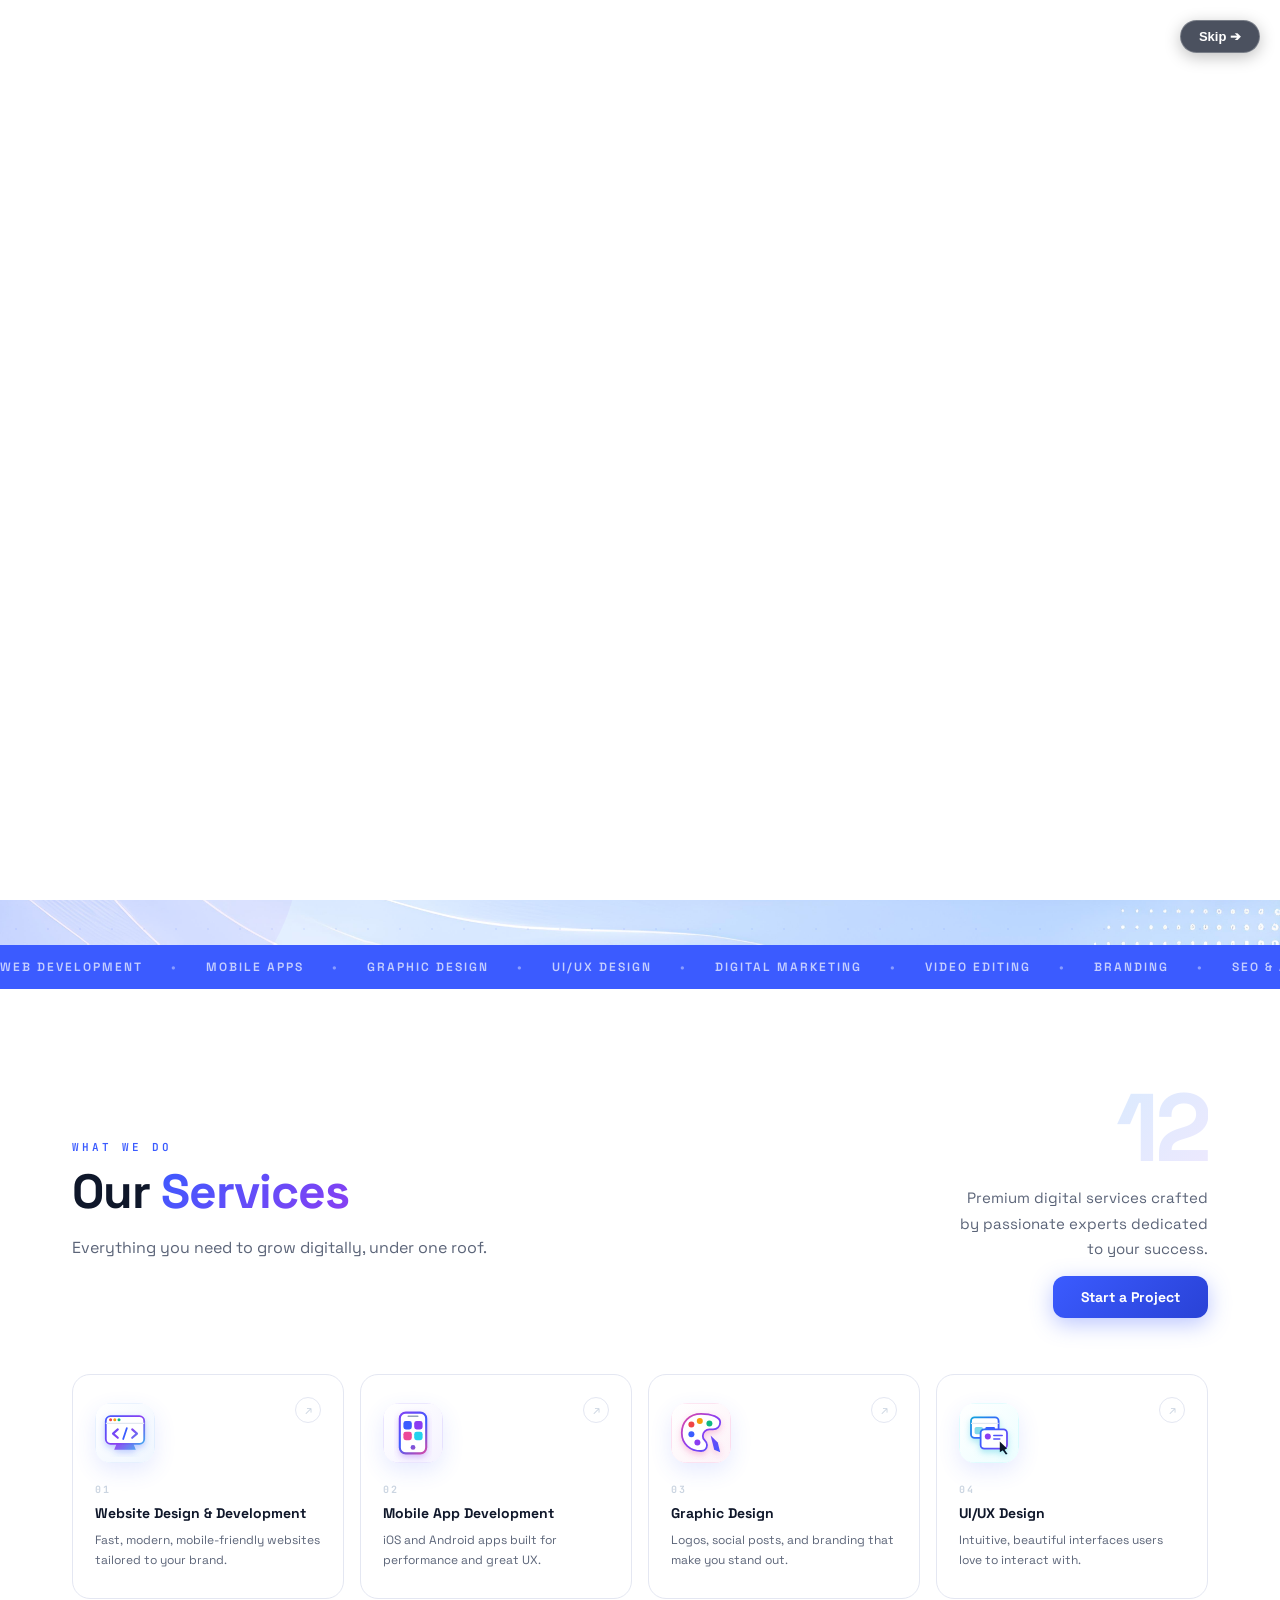
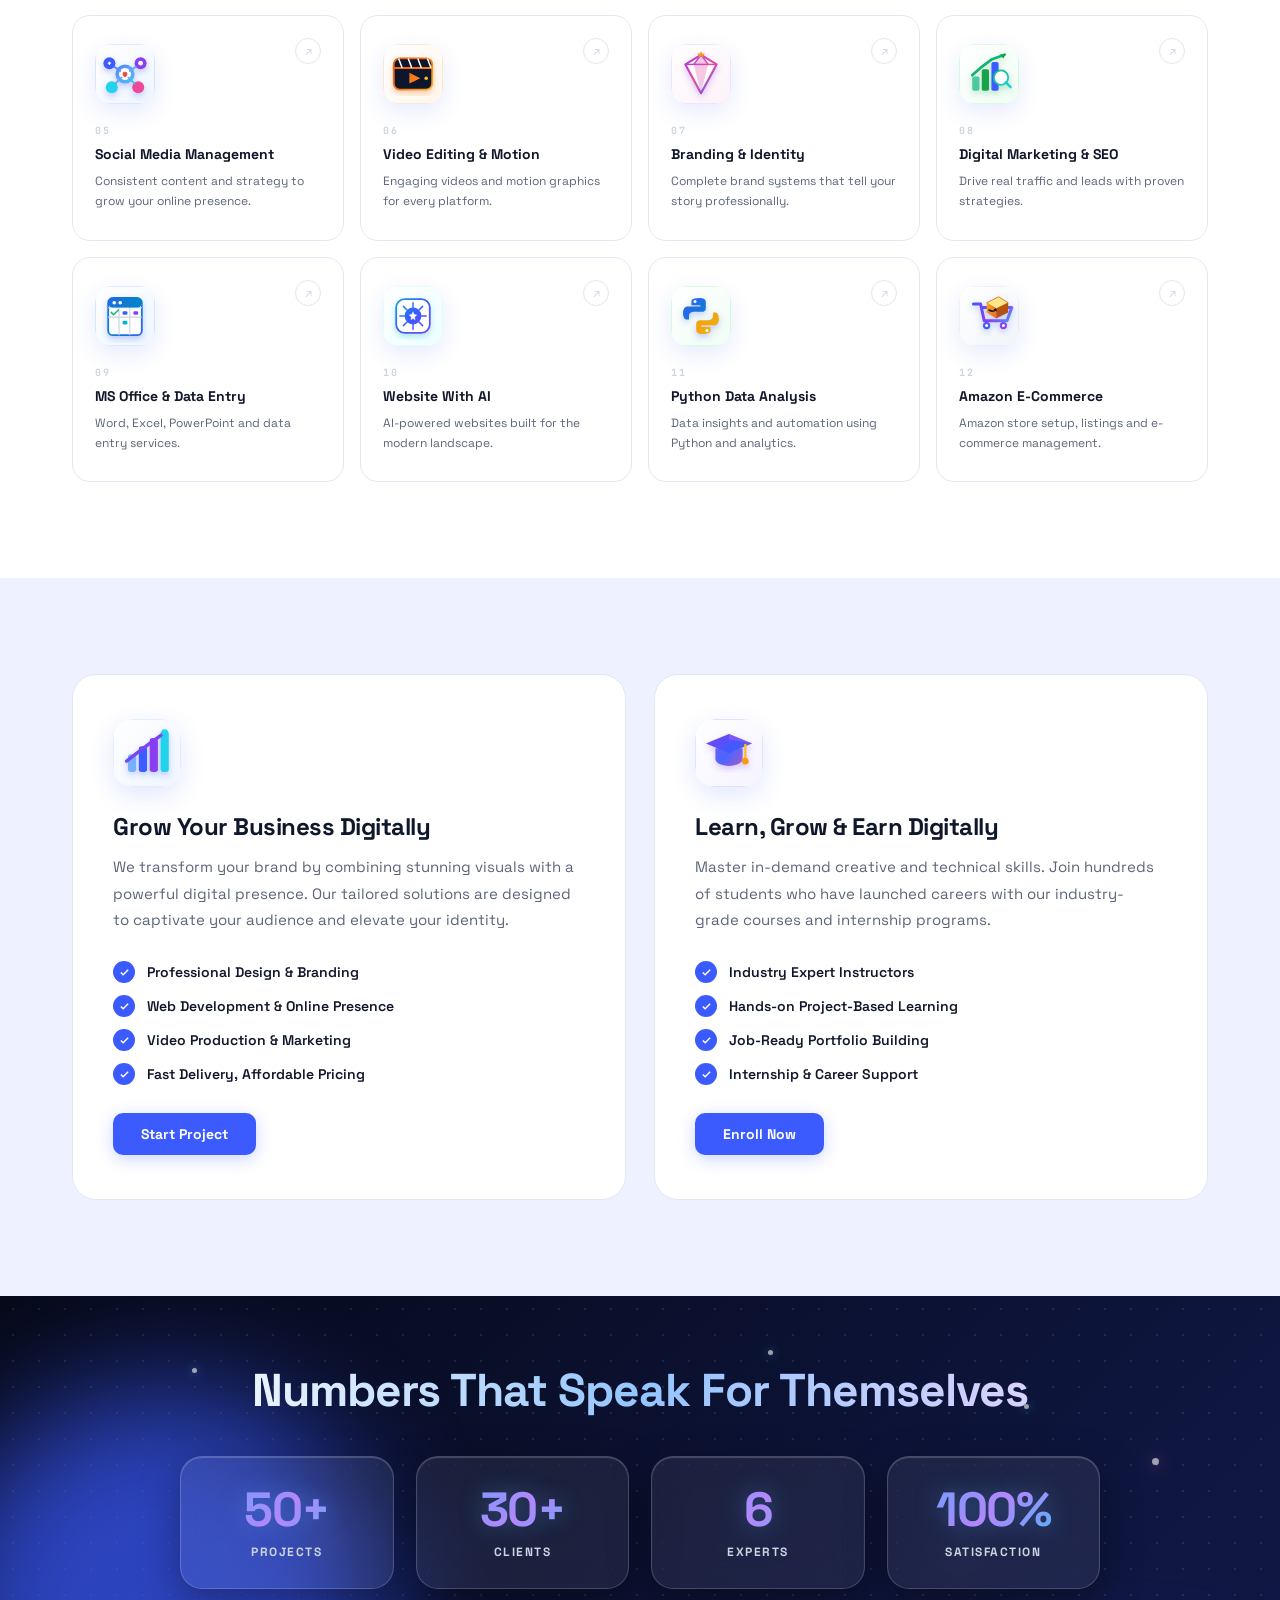
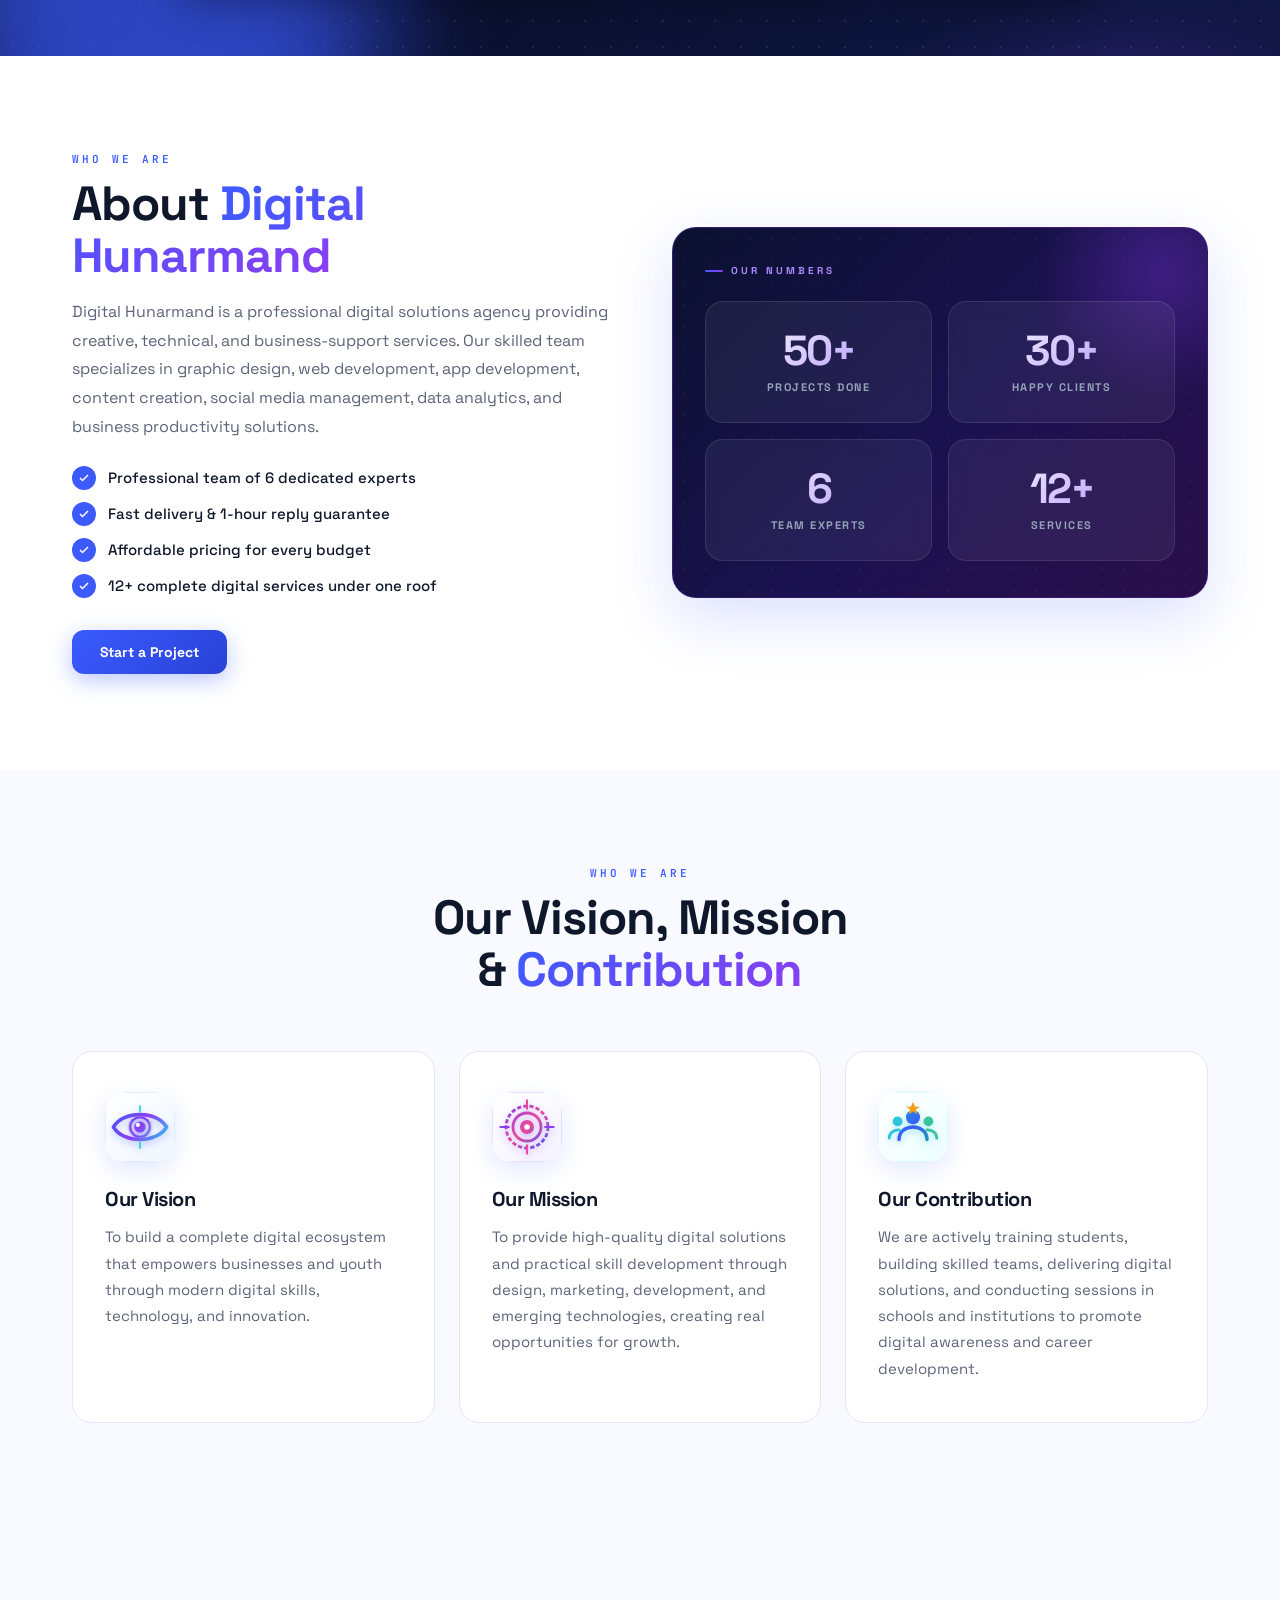
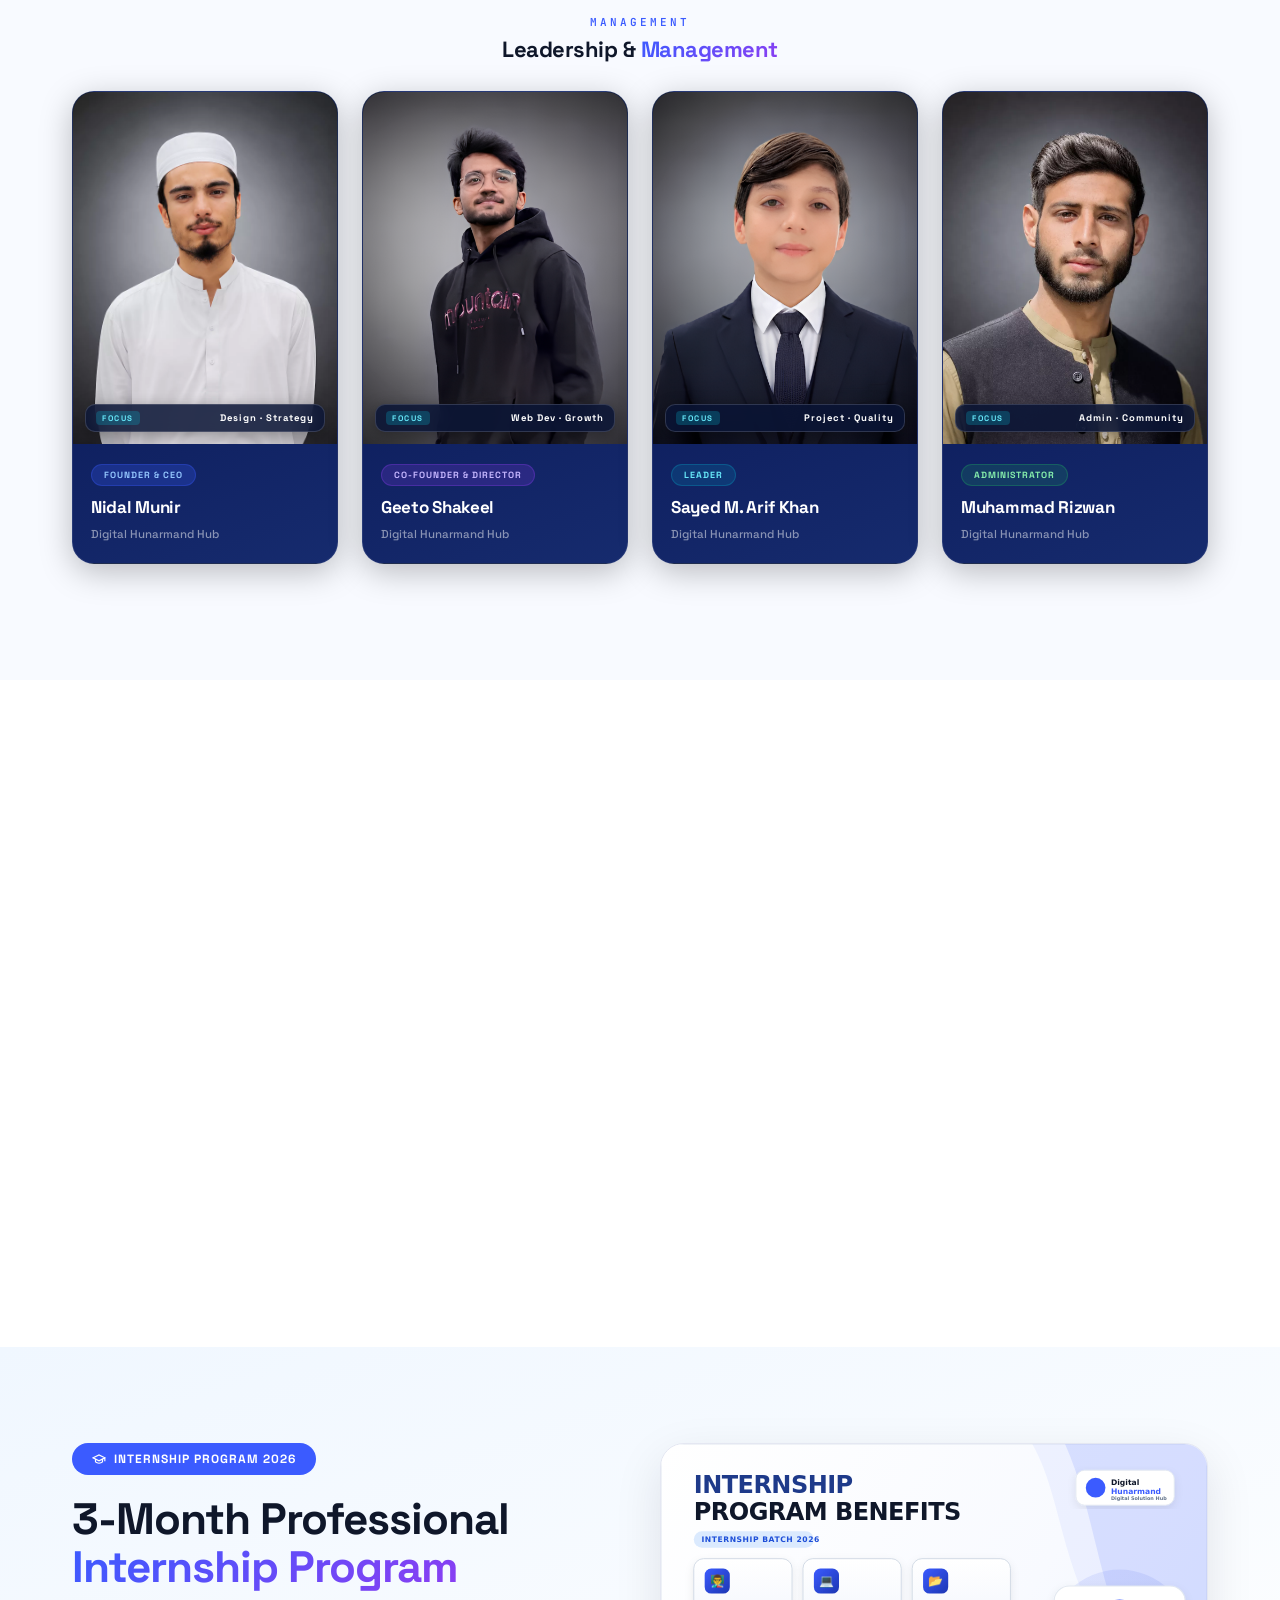
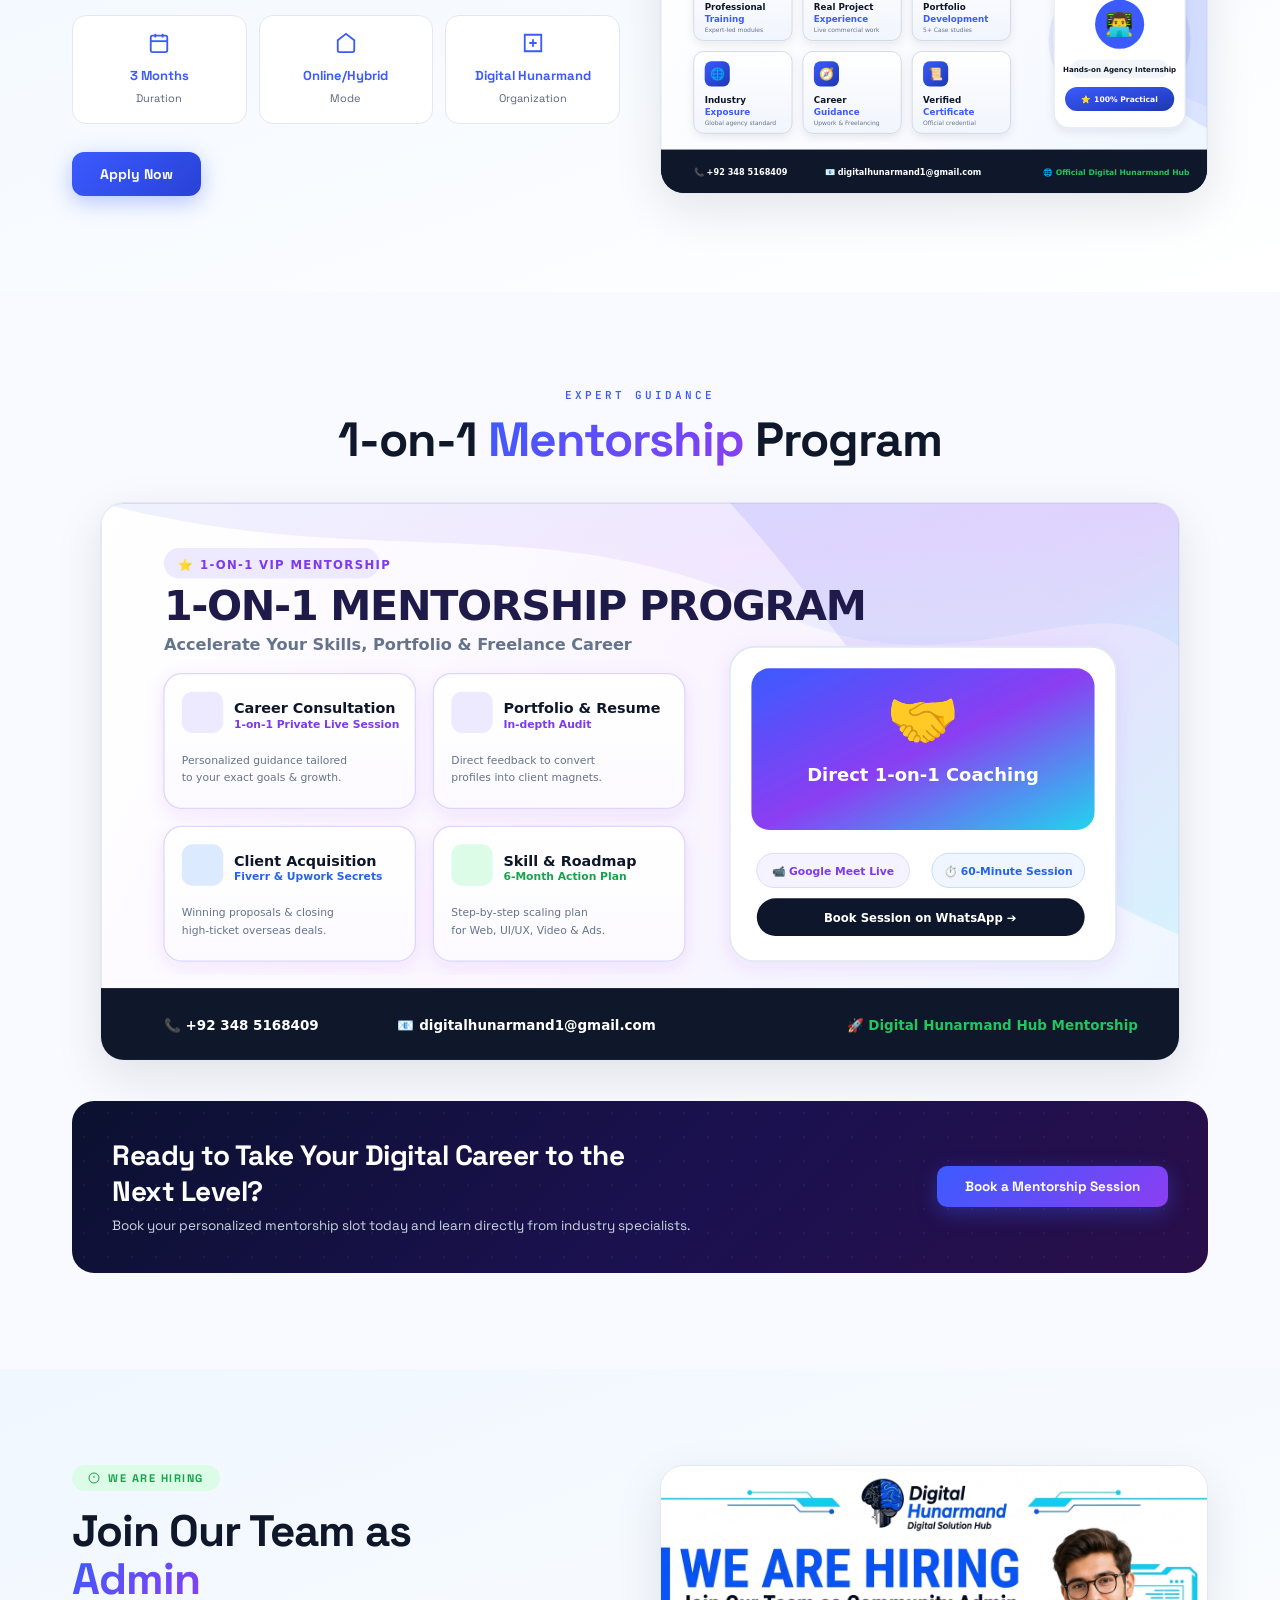
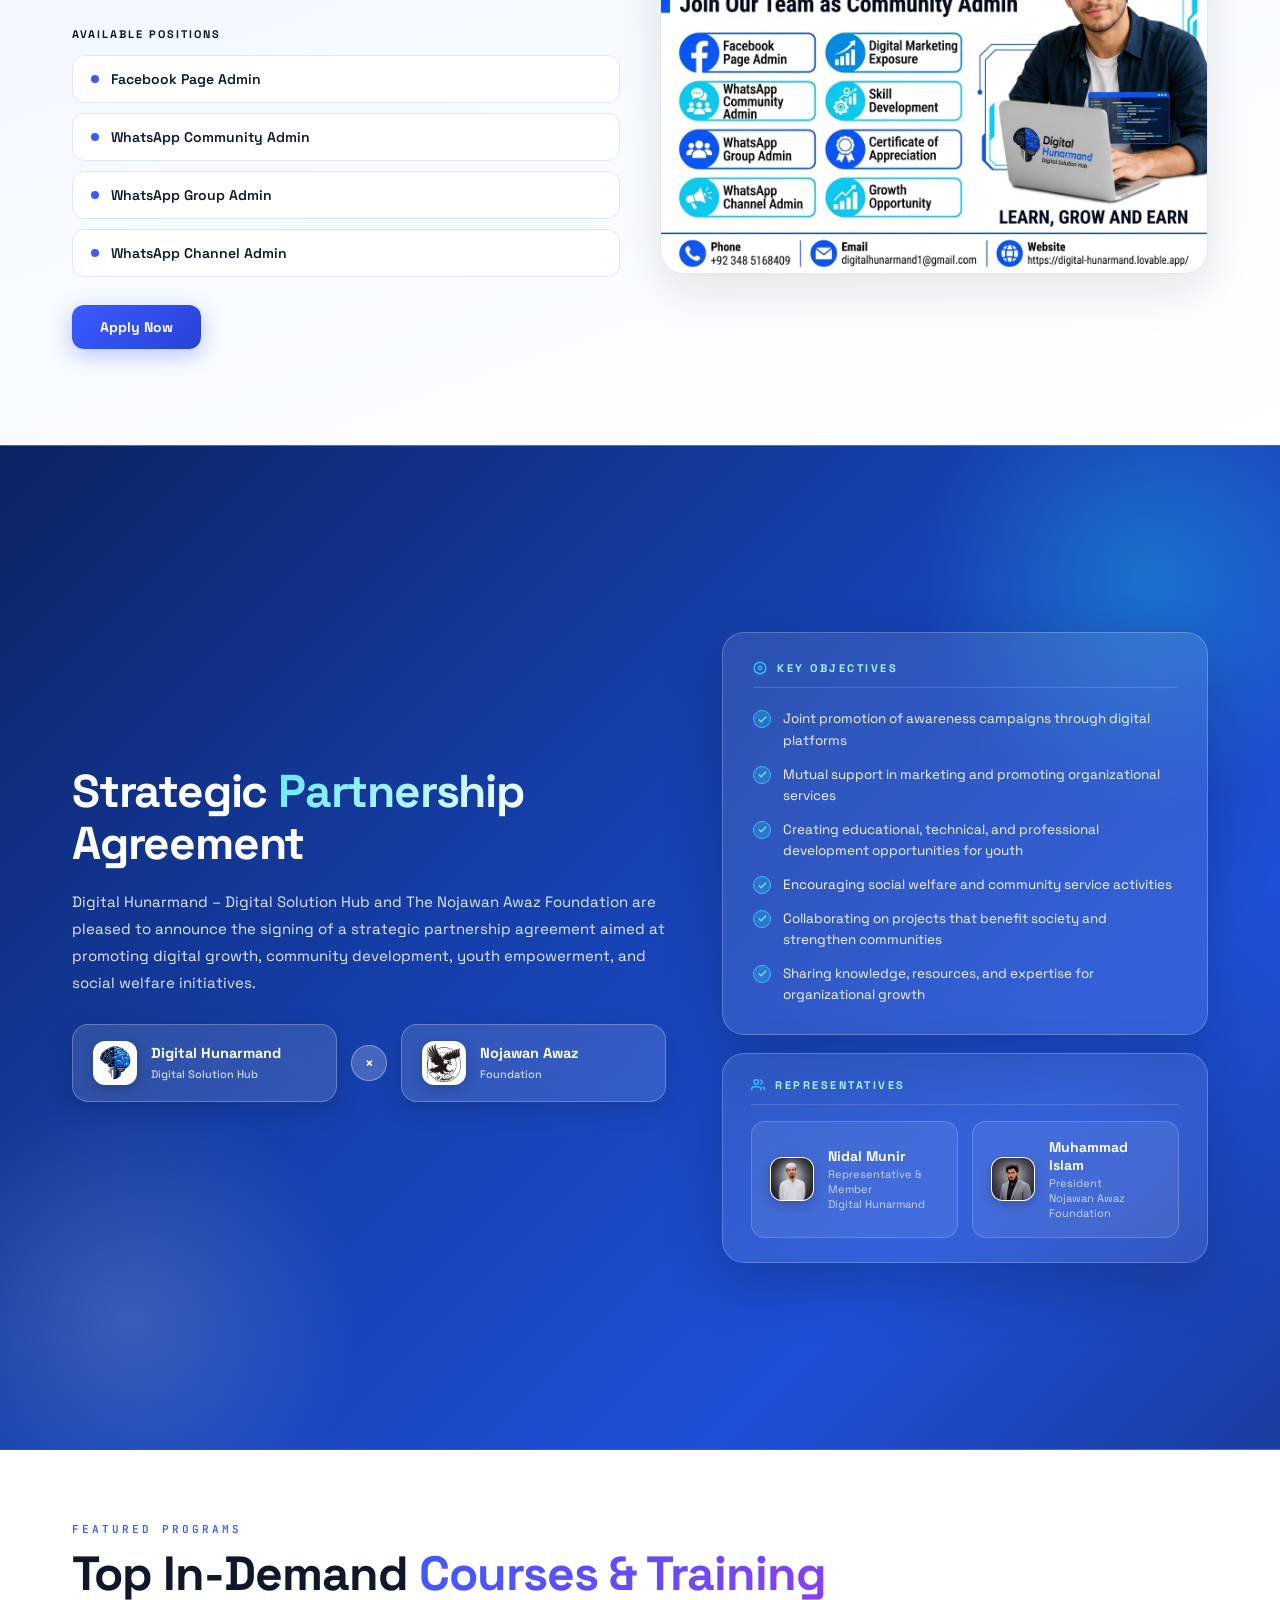
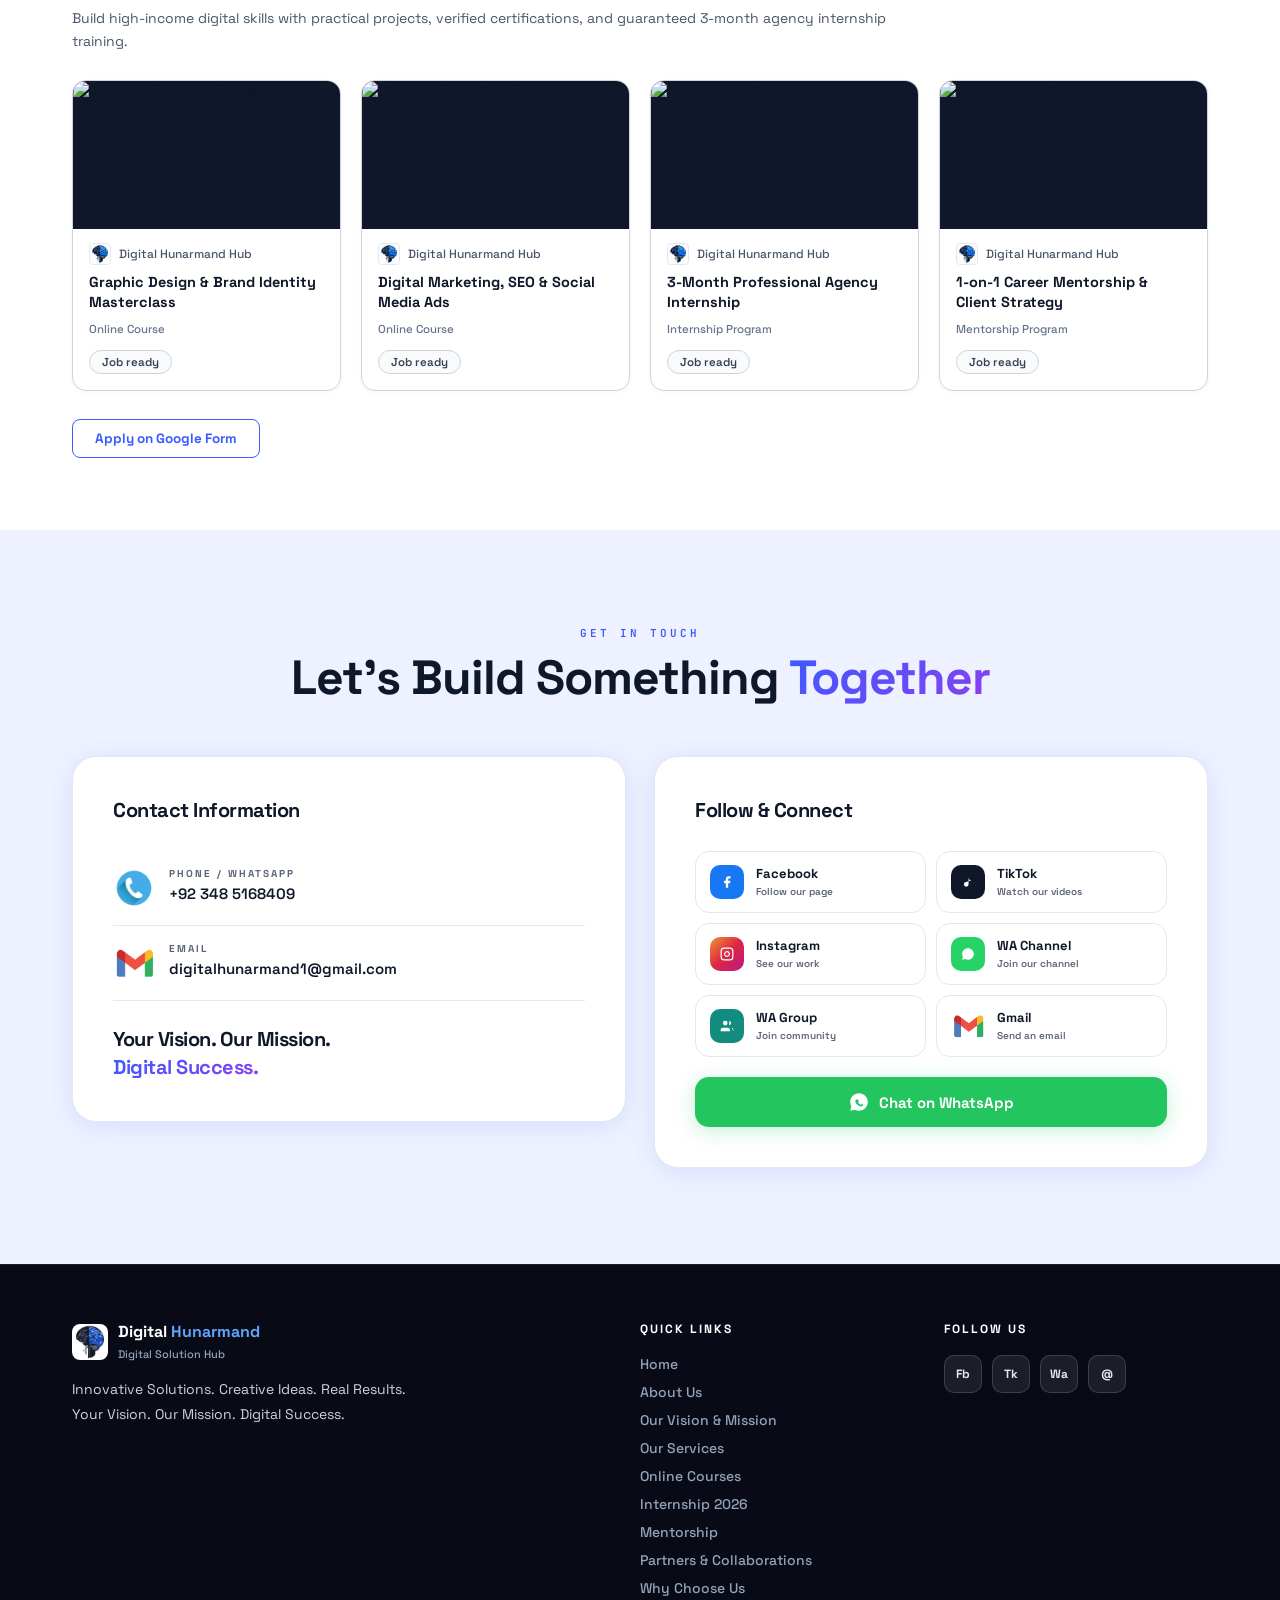
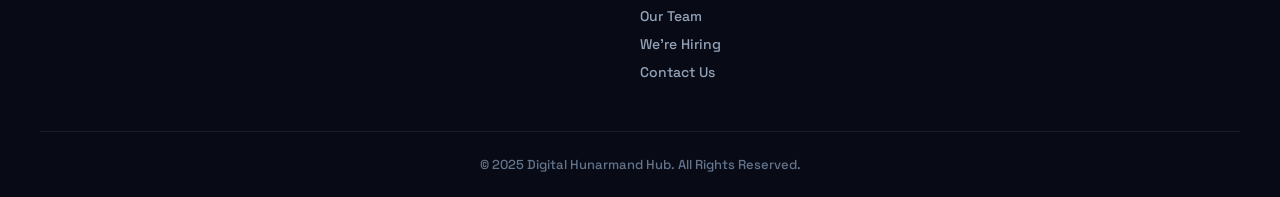
==== index.html @ 7058dfe1 "Add modern mentorship PC and mobile banner assets" ====
<!DOCTYPE html>
<html lang="en">
<head>
<meta charset="UTF-8"/>
<meta name="viewport" content="width=device-width, initial-scale=1.0"/>
<title>Digital Hunarmand</title>
<link rel="icon" type="image/png" href="favicon.png"/>
<link rel="shortcut icon" href="favicon.png"/>
<link rel="apple-touch-icon" href="favicon.png"/>
<meta name="description" content="A Complete Digital Solution for Business & Individual Success."/>
<link rel="preconnect" href="https://fonts.googleapis.com"/>
<link rel="preconnect" href="https://fonts.gstatic.com" crossorigin/>
<link href="https://fonts.googleapis.com/css2?family=Space+Grotesk:wght@400;500;600;700;800&family=JetBrains+Mono:wght@400;500;600;700&display=swap" rel="stylesheet"/>
<style>
*,*::before,*::after{box-sizing:border-box;margin:0;padding:0}
html{scroll-behavior:smooth}
body{font-family:'Space Grotesk',sans-serif;background:#fff;color:#0f172a;overflow-x:hidden}
a{text-decoration:none;color:inherit}
ul{list-style:none}
img{max-width:100%;display:block}
:root{
  --blue:#3B5BFF;--blue-d:#2942d6;--blue-l:#eef1ff;--blue-m:#dbe2ff;
  --purple:#8B3EF2;--dark:#080B16;--muted:#5b6478;--border:#e4e7f2;
  --cyan:#22D3EE;
  --grad:linear-gradient(135deg,#3B5BFF,#8B3EF2);
  --grad-dark:linear-gradient(135deg,#0B1130,#1B1150 55%,#2A0F4A);
  --shadow:0 4px 24px rgba(59,91,255,.12);
  --shadow-lg:0 12px 48px rgba(59,91,255,.18);
  --mono:'JetBrains Mono',monospace;
}
.g-text{background:var(--grad);-webkit-background-clip:text;-webkit-text-fill-color:transparent;background-clip:text}
.sw{max-width:1200px;margin:0 auto;padding:96px 32px}
.sl{font-family:var(--mono);font-size:11px;font-weight:600;letter-spacing:3px;text-transform:uppercase;color:var(--blue);margin-bottom:12px;display:block}
.st{font-size:clamp(30px,4vw,48px);font-weight:800;line-height:1.08;color:#0f172a;margin-bottom:16px;letter-spacing:-1px}
.st.w{color:#fff}
.ss{font-size:16px;color:var(--muted);max-width:560px;line-height:1.8}
.ss.w{color:#94a3b8}
.center{text-align:center}
.center .ss{margin:0 auto}
.reveal{opacity:0;transform:translateY(24px);transition:opacity .7s ease,transform .7s ease}
.reveal-l{opacity:0;transform:translateX(-28px);transition:opacity .7s ease,transform .7s ease}
.reveal-r{opacity:0;transform:translateX(28px);transition:opacity .7s ease,transform .7s ease}
.reveal.v,.reveal-l.v,.reveal-r.v{opacity:1;transform:none}

/* MOBILE HERO TERMINAL */
.hero-mobile-term{display:none;margin-top:8px}
.scroll-progress{position:fixed;top:0;left:0;height:3px;width:0%;background:var(--grad);z-index:2100;transition:width .1s linear}

/* PHOTO BANNER MOTION */
.photo-banner{position:relative;min-height:360px;overflow:hidden;background:linear-gradient(135deg,#060919 0%,#0f1742 35%,#1f104d 70%,#090d24 100%);background-size:250% 250%;animation:pbBgMotion 6s ease-in-out infinite alternate;display:flex;align-items:center}
@keyframes pbBgMotion{0%{background-position:0% 20%}50%{background-position:100% 80%}100%{background-position:0% 20%}}
.photo-banner::before{content:'';position:absolute;inset:0;background-image:radial-gradient(rgba(255,255,255,.18) 1.5px,transparent 1.5px);background-size:26px 26px;opacity:.5;animation:pbGridMove 8s linear infinite}
@keyframes pbGridMove{0%{background-position:0 0}100%{background-position:52px 52px}}
.pb-glow{position:absolute;border-radius:50%;filter:blur(60px);opacity:.7;pointer-events:none}
.pb-glow.g1{width:440px;height:440px;background:#3B5BFF;top:-80px;left:-60px;animation:orbFloat1 4.5s ease-in-out infinite alternate}
.pb-glow.g2{width:400px;height:400px;background:#8B3EF2;bottom:-100px;right:-40px;animation:orbFloat2 5s ease-in-out infinite alternate}
.pb-glow.g3{width:300px;height:300px;background:#22D3EE;top:25%;left:45%;opacity:.5;animation:orbFloat3 4s ease-in-out infinite alternate}
.pb-glow.g4{width:300px;height:300px;background:#ec4899;bottom:10%;left:15%;opacity:.4;animation:orbFloat4 4.8s ease-in-out infinite alternate}
@keyframes orbFloat1{0%{transform:translate(0,0) scale(0.95)}100%{transform:translate(120px,70px) scale(1.25)}}
@keyframes orbFloat2{0%{transform:translate(0,0) scale(1)}100%{transform:translate(-130px,-80px) scale(1.3)}}
@keyframes orbFloat3{0%{transform:translate(-50%,-50%) scale(0.9)}100%{transform:translate(-20%,-20%) scale(1.4)}}
@keyframes orbFloat4{0%{transform:translate(0,0) scale(1)}100%{transform:translate(90px,-70px) scale(1.3)}}
.pb-particles{position:absolute;inset:0;pointer-events:none;overflow:hidden}
.p-dot{position:absolute;border-radius:50%;background:#fff;opacity:.6;animation:pFloat 3s ease-in-out infinite alternate}
.p1{width:5px;height:5px;top:20%;left:15%;animation-duration:2.5s;animation-delay:0s;box-shadow:0 0 10px #60a5fa}
.p2{width:6px;height:6px;top:65%;left:25%;animation-duration:3.2s;animation-delay:.4s;box-shadow:0 0 14px #c084fc}
.p3{width:5px;height:5px;top:30%;left:80%;animation-duration:2.8s;animation-delay:.8s;box-shadow:0 0 10px #22d3ee}
.p4{width:6px;height:6px;top:70%;left:75%;animation-duration:3.5s;animation-delay:.3s;box-shadow:0 0 14px #818cf8}
.p5{width:5px;height:5px;top:15%;left:60%;animation-duration:2.6s;animation-delay:.6s;box-shadow:0 0 10px #38bdf8}
.p6{width:7px;height:7px;top:45%;left:90%;animation-duration:3.8s;animation-delay:1s;box-shadow:0 0 16px #f472b6}
@keyframes pFloat{0%{transform:translateY(0) scale(1);opacity:.4}100%{transform:translateY(-35px) scale(1.6);opacity:1}}
.photo-banner .pb-overlay{position:relative;z-index:2;width:100%;display:flex;align-items:center;justify-content:center;padding:64px 20px}
.photo-banner .pb-in{text-align:center;color:#fff;max-width:960px;width:100%}
.pb-title{font-size:clamp(26px,4vw,46px);font-weight:800;letter-spacing:-1px;margin-bottom:38px;line-height:1.2;background:linear-gradient(90deg,#ffffff 0%,#93c5fd 25%,#e9d5ff 50%,#93c5fd 75%,#ffffff 100%);background-size:200% auto;-webkit-background-clip:text;-webkit-text-fill-color:transparent;background-clip:text;animation:titleShimmer 4s linear infinite}
@keyframes titleShimmer{0%{background-position:0% center}100%{background-position:200% center}}
.pb-stats{display:grid;grid-template-columns:repeat(4,1fr);gap:22px;justify-content:center;max-width:920px;margin:0 auto}
.pb-stat{background:rgba(255,255,255,.07);border:1.5px solid rgba(255,255,255,.18);backdrop-filter:blur(16px);border-radius:22px;padding:28px 22px;text-align:center;position:relative;overflow:hidden;box-shadow:0 14px 40px rgba(0,0,0,.35),inset 0 1px 1px rgba(255,255,255,.2);transition:all .3s cubic-bezier(0.2,0.8,0.2,1)}
.pb-stat::before{content:'';position:absolute;top:-50%;left:-50%;width:200%;height:200%;background:radial-gradient(circle,rgba(255,255,255,.15) 0%,transparent 60%);opacity:0;transition:opacity .3s ease;pointer-events:none}
.pb-stat:hover::before{opacity:1}
.pb-stat-1{animation:floatCard1 2.8s ease-in-out infinite alternate}
.pb-stat-2{animation:floatCard2 3.1s ease-in-out infinite alternate;animation-delay:.3s}
.pb-stat-3{animation:floatCard3 2.7s ease-in-out infinite alternate;animation-delay:.6s}
.pb-stat-4{animation:floatCard4 3.3s ease-in-out infinite alternate;animation-delay:.9s}
@keyframes floatCard1{0%{transform:translateY(0) rotate(0deg);box-shadow:0 10px 30px rgba(59,91,255,.25)}100%{transform:translateY(-14px) rotate(-1deg);box-shadow:0 22px 48px rgba(59,91,255,.45)}}
@keyframes floatCard2{0%{transform:translateY(0) rotate(0deg);box-shadow:0 10px 30px rgba(139,62,242,.25)}100%{transform:translateY(-16px) rotate(1.2deg);box-shadow:0 24px 52px rgba(139,62,242,.45)}}
@keyframes floatCard3{0%{transform:translateY(0) rotate(0deg);box-shadow:0 10px 30px rgba(34,211,238,.2)}100%{transform:translateY(-13px) rotate(-1deg);box-shadow:0 20px 45px rgba(34,211,238,.4)}}
@keyframes floatCard4{0%{transform:translateY(0) rotate(0deg);box-shadow:0 10px 30px rgba(236,72,153,.25)}100%{transform:translateY(-15px) rotate(1deg);box-shadow:0 22px 50px rgba(236,72,153,.45)}}
.pb-stat:hover{background:rgba(255,255,255,.14);border-color:rgba(96,165,250,.8);transform:translateY(-20px) scale(1.06) !important;box-shadow:0 28px 60px rgba(59,91,255,.5) !important}
.pb-stat strong{display:block;font-size:clamp(30px,3.8vw,48px);font-weight:800;letter-spacing:-1.5px;line-height:1.05;margin-bottom:8px;background:linear-gradient(135deg,#60a5fa,#c084fc,#38bdf8);-webkit-background-clip:text;-webkit-text-fill-color:transparent;background-clip:text;text-shadow:0 0 25px rgba(96,165,250,.4)}
.pb-stat span{font-size:12px;font-weight:700;letter-spacing:1.5px;text-transform:uppercase;color:#cbd5e1;display:block}
@media(max-width:768px){.pb-stats{grid-template-columns:repeat(2,1fr);gap:16px}.pb-stat{padding:22px 16px}}
@media(max-width:420px){.pb-stats{grid-template-columns:1fr 1fr;gap:12px}.pb-stat strong{font-size:26px}.pb-stat span{font-size:10.5px}}

/* TILT */
.tilt{transform-style:preserve-3d;transition:transform .15s ease}

/* NAV */
.nav{position:fixed;top:0;left:0;right:0;z-index:1000;background:rgba(255,255,255,.97);backdrop-filter:blur(20px);border-bottom:1px solid var(--border);transition:box-shadow .3s}
.nav.s{box-shadow:0 4px 24px rgba(0,0,0,.08)}
.nav-in{width:100%;max-width:100%;margin:0;padding:0 32px;height:68px;display:flex;align-items:center;justify-content:space-between;gap:16px}
.nav-logo{display:flex;align-items:center;gap:10px;flex-shrink:0}
.nav-ico{width:40px;height:40px;object-fit:contain;border-radius:8px}
.nav-txt strong{font-size:14.5px;font-weight:800;color:#0f172a;display:block;line-height:1.2}
.nav-txt strong em{color:var(--blue);font-style:normal}
.nav-txt small{font-size:10px;color:var(--muted);font-weight:500}
.nav-ul{display:flex;align-items:center;gap:3px;margin:0 auto;background:rgba(255,255,255,0.65);backdrop-filter:blur(16px);-webkit-backdrop-filter:blur(16px);padding:5px 8px;border-radius:50px;border:1.5px solid rgba(59,91,255,0.18);box-shadow:0 8px 32px rgba(59,91,255,0.08),inset 0 1px 1px rgba(255,255,255,0.9);transition:all .3s ease}
.nav-ul:hover{border-color:rgba(59,91,255,0.35);box-shadow:0 12px 36px rgba(59,91,255,0.14),inset 0 1px 2px rgba(255,255,255,1)}
.nav-ul a{display:inline-flex;align-items:center;gap:6px;font-size:12px;font-weight:600;color:#475569;padding:6px 10px;border-radius:50px;transition:all .25s ease;white-space:nowrap}
.nav-ul a svg{width:13px;height:13px;flex-shrink:0;color:#64748b;transition:all .25s ease}
.nav-ul a:hover{color:var(--blue);background:rgba(255,255,255,0.95);box-shadow:0 4px 14px rgba(59,91,255,0.15);transform:translateY(-1px)}
.nav-ul a:hover svg{color:var(--blue);transform:scale(1.1)}
.nav-ul a.on{color:#ffffff;background:linear-gradient(135deg,#3B5BFF,#2942d6);box-shadow:0 4px 14px rgba(59,91,255,0.35)}
.nav-ul a.on svg{color:#ffffff;transform:scale(1.1)}
.nav-btn{background:linear-gradient(135deg,#3B5BFF,#2942d6);color:#fff;padding:10px 22px;border-radius:50px;font-size:13px;font-weight:700;white-space:nowrap;flex-shrink:0;transition:all .25s ease;box-shadow:0 4px 16px rgba(59,91,255,0.25)}
.nav-btn:hover{background:var(--blue-d);transform:translateY(-1px);box-shadow:0 6px 20px rgba(59,91,255,0.35)}
.hbg{display:none;flex-direction:column;gap:5px;background:none;border:none;cursor:pointer;padding:4px;margin-left:auto}
.hbg span{width:22px;height:2px;background:#0f172a;border-radius:2px;transition:all .3s}

/* HERO */
.hero{min-height:calc(100vh - 68px);background:url('background_hd_1788002478944.jpg') right center / cover no-repeat, url('../background.png') right center / cover no-repeat, url('background.png') right center / cover no-repeat;position:relative;overflow:hidden;display:flex;align-items:center;padding:50px 0}
.hero-deco{position:absolute;inset:0;pointer-events:none}
.hero-circle{position:absolute;border-radius:50%;opacity:.06}
.hc1{width:600px;height:600px;background:var(--blue);top:-200px;right:-100px}
.hc2{width:400px;height:400px;background:var(--purple);bottom:-100px;left:-100px}
.hero-dots{position:absolute;inset:0;background-image:radial-gradient(rgba(59,91,255,.08) 1px,transparent 1px);background-size:32px 32px}
.hero-in{max-width:1320px;margin:0 auto;padding:0 36px;display:flex;justify-content:flex-start;align-items:center;text-align:left;position:relative;z-index:1;width:100%}
.hero-left{display:flex;flex-direction:column;align-items:flex-start;text-align:left;max-width:580px;width:100%}
.hero-badge{display:inline-flex;align-items:center;gap:8px;background:rgba(255,255,255,.88);backdrop-filter:blur(12px);border:1.5px solid rgba(59,91,255,.2);border-radius:50px;padding:7px 18px;font-size:12px;font-weight:700;letter-spacing:.5px;color:var(--blue);margin-bottom:22px;box-shadow:0 4px 16px rgba(59,91,255,.08)}
.hb-dot{width:8px;height:8px;border-radius:50%;background:var(--blue);box-shadow:0 0 8px rgba(59,91,255,.7);animation:pulseDot 2s infinite}
@keyframes pulseDot{0%,100%{transform:scale(1);opacity:1}50%{transform:scale(1.25);opacity:.7}}
.hero-h1{font-size:clamp(34px,4.3vw,54px);font-weight:800;color:#0f172a;line-height:1.15;margin-bottom:28px;letter-spacing:-1.5px;text-align:left}
.hero-underline{position:relative;display:inline-block;padding-bottom:6px}
.hero-underline::after{content:'';position:absolute;bottom:0;left:0;width:0%;height:5px;background:linear-gradient(90deg,#3B5BFF,#8B3EF2,#22D3EE);border-radius:4px;transition:width 0.8s cubic-bezier(0.25,1,0.5,1);box-shadow:0 2px 10px rgba(59,91,255,.4)}
.hero-underline.active::after{width:100%}
.typing-cursor{display:inline-block;color:var(--blue);font-weight:400;margin-left:2px;animation:cursorBlink 0.7s infinite;transition:opacity 0.5s ease}
@keyframes cursorBlink{0%,100%{opacity:1}50%{opacity:0}}
.hero-p{font-size:16px;color:#475569;line-height:1.75;margin-bottom:30px;max-width:510px}
.hero-btns{display:flex;gap:14px;align-items:center;flex-wrap:wrap;margin-bottom:0;justify-content:flex-start;width:100%}
.btn-blue{background:linear-gradient(135deg,#3B5BFF,#2942d6);color:#fff;padding:13px 28px;border-radius:12px;font-size:14px;font-weight:700;transition:all .25s ease;box-shadow:0 6px 22px rgba(59,91,255,.35);display:inline-flex;align-items:center;gap:8px}
.btn-blue:hover{background:linear-gradient(135deg,#2942d6,#1e32aa);transform:translateY(-2px);box-shadow:0 10px 30px rgba(59,91,255,.45)}
.btn-blue svg{transition:transform .2s ease}
.btn-blue:hover svg{transform:translateX(3px)}
.btn-out{background:rgba(255,255,255,.92);backdrop-filter:blur(10px);border:1.5px solid #cbd5e1;color:#0f172a;padding:12px 26px;border-radius:12px;font-size:14px;font-weight:700;transition:all .25s ease;display:inline-flex;align-items:center;gap:8px;box-shadow:0 4px 16px rgba(0,0,0,.04)}
.btn-out:hover{background:#fff;border-color:var(--blue);color:var(--blue);transform:translateY(-2px);box-shadow:0 6px 20px rgba(59,91,255,.15)}
.hero-trust{display:flex;align-items:center;gap:20px;flex-wrap:wrap}
.trust-item{display:inline-flex;align-items:center;gap:6px;font-size:12.5px;font-weight:600;color:#64748b}
.hero-right{position:relative}
@keyframes flt{from{transform:translateY(0)}to{transform:translateY(-16px)}}

/* SIGNATURE: LIVE TERMINAL CARD */
.term-card{background:var(--dark);border-radius:16px;padding:0;box-shadow:0 24px 60px rgba(8,11,22,.35);border:1px solid rgba(255,255,255,.08);animation:flt 6s ease-in-out infinite alternate;overflow:hidden}
.term-top{display:flex;align-items:center;gap:8px;padding:14px 18px;background:rgba(255,255,255,.03);border-bottom:1px solid rgba(255,255,255,.06)}
.term-dot{width:10px;height:10px;border-radius:50%}
.term-dot.r{background:#ff5f57}.term-dot.y{background:#febc2e}.term-dot.g{background:#28c840}
.term-title{margin-left:8px;font-family:var(--mono);font-size:11px;color:#8b93a8;letter-spacing:.5px}
.term-body{padding:22px 20px 28px;font-family:var(--mono);font-size:13px;line-height:2;min-height:190px}
.term-line{color:#8b93a8;white-space:pre-wrap;word-break:break-word}
.term-prompt{color:var(--cyan)}
.term-out{color:#c7d3f5}
.term-out .ok{color:#4ade80}
.term-cursor{display:inline-block;width:7px;height:15px;background:var(--cyan);vertical-align:middle;margin-left:2px;animation:blink 1s step-end infinite}
@keyframes blink{50%{opacity:0}}

.fbadge{position:absolute;background:#fff;border-radius:50px;padding:10px 16px;display:flex;align-items:center;gap:8px;box-shadow:0 8px 28px rgba(0,0,0,.12);font-size:12px;font-weight:600;color:#0f172a;white-space:nowrap}
.fbd{width:7px;height:7px;border-radius:50%;flex-shrink:0}
.fbd.g{background:#22c55e;box-shadow:0 0 8px rgba(34,197,94,.6)}
.fbd.b{background:var(--blue);box-shadow:0 0 8px rgba(59,91,255,.6)}
.fb-tl{top:-8px;left:-16px;animation:flt 5s ease-in-out 1s infinite alternate}
.fb-br{bottom:8px;right:-16px;animation:flt 5s ease-in-out 2s infinite alternate}

/* MARQUEE */
.mq{background:var(--blue);padding:14px 0;overflow:hidden;position:relative;z-index:10}
.mq-top{margin-top:68px;border-bottom:1px solid rgba(255,255,255,.15);box-shadow:0 2px 10px rgba(59,91,255,.2)}
.mq-track{display:flex;gap:28px;white-space:nowrap;animation:mqs 28s linear infinite;width:max-content}
.mq-track span{font-size:12px;font-weight:600;color:rgba(255,255,255,.7);text-transform:uppercase;letter-spacing:2px}
.mq-track .dot{color:rgba(255,255,255,.4)}
@keyframes mqs{from{transform:translateX(0)}to{transform:translateX(-50%)}}

/* VISION MISSION */
.vmc{background:#f8faff}
.vmc-grid{display:grid;grid-template-columns:repeat(3,1fr);gap:24px;margin-top:56px}
.vmc-card{background:#fff;border-radius:20px;padding:40px 32px;border:1px solid var(--border);transition:all .3s}
.vmc-card:hover{box-shadow:var(--shadow-lg);transform:translateY(-4px);border-color:var(--blue-m)}
.vmc-ico{width:70px;height:70px;border-radius:20px;display:flex;align-items:center;justify-content:center;margin-bottom:24px;transition:all .35s ease;position:relative;overflow:hidden;box-shadow:0 8px 24px rgba(59,91,255,.14)}
.vmc-card:hover .vmc-ico{transform:scale(1.12) translateY(-3px) rotate(-3deg);box-shadow:0 14px 30px rgba(59,91,255,.24)}
.vmc-card h3{font-size:20px;font-weight:800;color:#0f172a;margin-bottom:12px;letter-spacing:-.5px}
.vmc-card p{font-size:15px;color:var(--muted);line-height:1.75}

/* SERVICES */
.services{background:#fff}
.svc-head{display:grid;grid-template-columns:1fr auto;gap:40px;align-items:center;margin-bottom:56px}
.svc-head-right{display:flex;flex-direction:column;align-items:flex-end;gap:14px;text-align:right;min-width:260px}
.svc-head-right p{font-size:15px;color:var(--muted);text-align:right;max-width:260px;line-height:1.7}
.svc-grid{display:grid;grid-template-columns:repeat(4,1fr);gap:16px}
.svc-card{background:#fff;border:1.5px solid var(--border);border-radius:18px;padding:28px 22px;position:relative;transition:all .3s;cursor:default;overflow:hidden}
.svc-card:hover{border-color:var(--blue);box-shadow:var(--shadow-lg);transform:translateY(-5px)}
.svc-ico{width:60px;height:60px;border-radius:16px;display:flex;align-items:center;justify-content:center;margin-bottom:20px;transition:all .3s ease;box-shadow:0 8px 22px rgba(59,91,255,.12);position:relative;overflow:hidden}
.svc-ico img{width:100%;height:100%;object-fit:cover;border-radius:16px}
.svc-card:hover .svc-ico{transform:scale(1.12) translateY(-2px) rotate(-3deg);box-shadow:0 14px 30px rgba(59,91,255,.22)}
.ic-b{background:linear-gradient(135deg,#eff6ff,#dbeafe);color:var(--blue);border:1px solid #bfdbfe}
.ic-p{background:linear-gradient(135deg,#f5f3ff,#ede9fe);color:var(--purple);border:1px solid #ddd6fe}
.ic-c{background:linear-gradient(135deg,#ecfeff,#cffafe);color:#0891b2;border:1px solid #a5f3fc}
.ic-g{background:linear-gradient(135deg,#f0fdf4,#dcfce7);color:#16a34a;border:1px solid #bbf7d0}
.ic-o{background:linear-gradient(135deg,#fff7ed,#ffedd5);color:#ea580c;border:1px solid #fed7aa}
.ic-pk{background:linear-gradient(135deg,#fdf2f8,#fce7f3);color:#db2777;border:1px solid #fbcfe8}
.svc-num{font-family:var(--mono);font-size:10px;font-weight:700;color:#cbd5e1;letter-spacing:2px;margin-bottom:8px}
.svc-card h3{font-size:14px;font-weight:700;color:#0f172a;margin-bottom:8px;line-height:1.35}
.svc-card p{font-size:12px;color:var(--muted);line-height:1.65}
.svc-arrow{position:absolute;top:22px;right:22px;width:26px;height:26px;border-radius:50%;border:1px solid var(--border);display:flex;align-items:center;justify-content:center;font-size:12px;color:#cbd5e1;transition:all .3s}
.svc-card:hover .svc-arrow{background:var(--blue);border-color:var(--blue);color:#fff;transform:translate(2px,-2px)}
.svc-line{position:absolute;bottom:0;left:0;right:0;height:3px;background:var(--grad);transform:scaleX(0);transform-origin:left;transition:transform .3s}
.svc-card:hover .svc-line{transform:scaleX(1)}

/* TWO COL FEATURE */
.feature{background:var(--blue-l)}
.feat-grid{display:grid;grid-template-columns:1fr 1fr;gap:28px}
.feat-card{background:#fff;border-radius:24px;padding:44px 40px;border:1px solid var(--border)}
.feat-ico-wrap{width:68px;height:68px;border-radius:20px;display:flex;align-items:center;justify-content:center;margin-bottom:24px;transition:all .35s ease;position:relative;overflow:hidden;box-shadow:0 8px 24px rgba(59,91,255,.15)}
.feat-card:hover .feat-ico-wrap{transform:scale(1.12) translateY(-3px) rotate(-3deg);box-shadow:0 14px 30px rgba(59,91,255,.25)}
.fi-blue{background:var(--blue);box-shadow:0 6px 20px rgba(59,91,255,.3)}
.fi-grad{background:var(--grad);box-shadow:0 6px 20px rgba(139,62,242,.3)}
.feat-card h3{font-size:24px;font-weight:800;color:#0f172a;margin-bottom:12px;letter-spacing:-.5px}
.feat-card>p{font-size:15px;color:var(--muted);line-height:1.75;margin-bottom:28px}
.feat-checks{display:flex;flex-direction:column;gap:12px;margin-bottom:28px}
.feat-check{display:flex;align-items:center;gap:12px;font-size:14px;font-weight:600;color:#0f172a}
.fck{width:22px;height:22px;background:var(--blue);border-radius:50%;display:flex;align-items:center;justify-content:center;flex-shrink:0}
.btn-solid{display:inline-block;background:var(--blue);color:#fff;padding:12px 28px;border-radius:10px;font-size:14px;font-weight:700;transition:all .2s;box-shadow:0 4px 16px rgba(59,91,255,.25)}
.btn-solid:hover{background:var(--blue-d);transform:translateY(-1px)}

/* ABOUT */
.about{background:#fff}
.about-in{display:grid;grid-template-columns:1fr 1fr;gap:64px;align-items:center}
.about-checks{display:flex;flex-direction:column;gap:12px;margin:24px 0 32px}
.ack{display:flex;align-items:center;gap:12px;font-size:15px;font-weight:500;color:#0f172a}
.ack-ico{width:24px;height:24px;background:var(--blue);border-radius:50%;display:flex;align-items:center;justify-content:center;flex-shrink:0}
.about-stat-box{background:linear-gradient(135deg,#0B1130 0%,#1B1150 55%,#2A0F4A 100%);border-radius:24px;padding:36px 32px;border:1px solid rgba(139,62,242,.25);position:relative;overflow:hidden;box-shadow:0 20px 60px rgba(59,91,255,.18)}
.about-stat-box::before{content:'';position:absolute;inset:0;background-image:radial-gradient(rgba(255,255,255,.06) 1px,transparent 1px);background-size:22px 22px;opacity:.7;pointer-events:none}
.about-stat-box::after{content:'';position:absolute;top:-80px;right:-80px;width:250px;height:250px;background:radial-gradient(circle,rgba(139,62,242,.3),transparent 70%);pointer-events:none}
.stat-title{font-size:10px;font-weight:800;letter-spacing:3px;text-transform:uppercase;color:#a78bfa;margin-bottom:24px;position:relative;z-index:1;display:flex;align-items:center;gap:8px}
.stat-title::before{content:'';width:18px;height:2px;background:linear-gradient(90deg,#3B5BFF,#8B3EF2);border-radius:2px}
.stat-grid{display:grid;grid-template-columns:1fr 1fr;gap:16px;position:relative;z-index:1}
.stat-item{background:rgba(255,255,255,.06);padding:28px 20px;border-radius:18px;border:1px solid rgba(255,255,255,.1);text-align:center;transition:all .3s ease;position:relative;overflow:hidden;backdrop-filter:blur(8px)}
.stat-item::before{content:'';position:absolute;inset:0;background:linear-gradient(135deg,rgba(59,91,255,.08),rgba(139,62,242,.08));opacity:0;transition:opacity .3s}
.stat-item:hover{border-color:rgba(139,62,242,.5);transform:translateY(-4px);box-shadow:0 12px 32px rgba(139,62,242,.2)}
.stat-item:hover::before{opacity:1}
.stat-item strong{display:block;font-size:42px;font-weight:900;background:linear-gradient(135deg,#fff,#a78bfa);-webkit-background-clip:text;-webkit-text-fill-color:transparent;background-clip:text;letter-spacing:-2px;line-height:1;margin-bottom:8px}
.stat-item span{font-size:11px;color:#94a3b8;font-weight:700;text-transform:uppercase;letter-spacing:1.5px;display:block}

/* INTERNSHIP */
.internship{background:linear-gradient(160deg,#f0f7ff,#fff)}
.int-badge{display:inline-flex;align-items:center;gap:8px;background:var(--blue);color:#fff;border-radius:50px;padding:8px 20px;font-size:12px;font-weight:700;letter-spacing:1px;text-transform:uppercase;margin-bottom:20px}
.int-grid{display:grid;grid-template-columns:1fr 1fr;gap:40px;align-items:start}
.int-left h2{font-size:clamp(28px,3.5vw,44px);font-weight:800;letter-spacing:-1px;margin-bottom:16px}
.int-left p{font-size:15px;color:var(--muted);line-height:1.8;margin-bottom:28px}
.int-meta{display:grid;grid-template-columns:repeat(3,1fr);gap:12px;margin-bottom:28px}
.int-meta-item{background:#fff;border:1px solid var(--border);border-radius:14px;padding:16px;text-align:center}
.int-meta-item svg{margin:0 auto 8px}
.int-meta-item strong{display:block;font-size:13px;font-weight:700;color:var(--blue);margin-bottom:2px}
.int-meta-item span{font-size:11px;color:var(--muted)}
.int-benefits-title{font-size:11px;font-weight:800;letter-spacing:2px;text-transform:uppercase;color:#0f172a;margin-bottom:16px;display:flex;align-items:center;gap:10px}
.int-benefits-title::after{content:'';flex:1;height:1px;background:var(--border)}
.benefits-grid{display:grid;grid-template-columns:repeat(2,1fr);gap:12px}
.benefit-item{background:#fff;border:1px solid var(--border);border-radius:14px;padding:16px 18px;display:flex;align-items:center;gap:12px;transition:all .3s}
.benefit-item:hover{border-color:var(--blue);box-shadow:var(--shadow);transform:translateY(-2px)}
.ben-ico{width:40px;height:40px;background:var(--blue-l);border-radius:10px;display:flex;align-items:center;justify-content:center;flex-shrink:0;color:var(--blue)}
.ben-txt strong{display:block;font-size:13px;font-weight:700;color:#0f172a}
.ben-txt span{font-size:11px;color:var(--muted)}

/* TEAM */
.team{background:#f8faff}
.team-grid{display:grid;grid-template-columns:repeat(3,1fr);gap:20px}
.tc{background:#fff;border:1.5px solid var(--border);border-radius:20px;padding:32px 26px;transition:all .3s;position:relative;overflow:hidden}
.tc::after{content:'';position:absolute;top:0;left:0;right:0;height:3px;background:var(--grad);opacity:0;transition:opacity .3s}
.tc:hover{border-color:rgba(59,91,255,.25);box-shadow:var(--shadow-lg);transform:translateY(-5px)}
.tc:hover::after{opacity:1}
.tc-avatar{width:56px;height:56px;border-radius:16px;background:var(--grad);display:flex;align-items:center;justify-content:center;font-size:22px;font-weight:800;color:#fff;margin-bottom:16px}
.tc h3{font-size:19px;font-weight:800;color:#0f172a;margin-bottom:8px;letter-spacing:-.5px}
.tc-tags{display:flex;flex-wrap:wrap;gap:6px;margin-bottom:16px}
.tc-tag{font-size:10px;font-weight:700;letter-spacing:1px;text-transform:uppercase;padding:4px 12px;border-radius:50px}
.td{color:var(--blue);background:var(--blue-m)}
.tv{color:var(--purple);background:#ede9fe}
.ta{color:#0891b2;background:#cffafe}
.tg{color:#16a34a;background:#dcfce7}
.to{color:#ea580c;background:#ffedd5}
.tc-skills{display:flex;flex-direction:column;gap:8px}
.tc-skill{display:flex;align-items:center;gap:8px;font-size:13px;color:var(--muted);font-weight:500}
.sk-dot{width:5px;height:5px;border-radius:50%;background:var(--blue);flex-shrink:0}

/* WHY US */
.why{background:#fff}
.why-in{display:grid;grid-template-columns:1fr 1fr;gap:64px;align-items:center}
.why-cards{display:grid;grid-template-columns:1fr 1fr;gap:16px}
.wc{background:#f8faff;border:1.5px solid var(--border);border-radius:18px;padding:28px 24px;transition:all .3s}
.wc:hover{border-color:var(--blue);box-shadow:var(--shadow);transform:translateY(-3px);background:var(--blue-l)}
.wc-ico{width:60px;height:60px;background:#fff;border-radius:18px;display:flex;align-items:center;justify-content:center;margin-bottom:18px;box-shadow:0 8px 24px rgba(59,91,255,.14);transition:all .35s ease;position:relative;overflow:hidden}
.wc:hover .wc-ico{transform:scale(1.12) translateY(-2px) rotate(-3deg);box-shadow:0 14px 30px rgba(59,91,255,.24)}
.wc h4{font-size:16px;font-weight:700;color:#0f172a;margin-bottom:8px}
.wc p{font-size:13px;color:var(--muted);line-height:1.65}

/* MENTORSHIP */
.mentorship{background:#f8faff;position:relative}
.mentor-badge{display:inline-flex;align-items:center;gap:8px;background:var(--blue-m);color:var(--blue);border-radius:50px;padding:6px 16px;font-size:11px;font-weight:700;letter-spacing:1.5px;text-transform:uppercase;margin-bottom:16px}
.mentor-grid{display:grid;grid-template-columns:repeat(4,1fr);gap:18px;margin-top:40px}
.mentor-card{background:#fff;border:1.5px solid var(--border);border-radius:20px;padding:30px 22px;transition:all .3s;position:relative;overflow:hidden}
.mentor-card::after{content:'';position:absolute;top:0;left:0;right:0;height:3px;background:var(--grad);opacity:0;transition:opacity .3s}
.mentor-card:hover{border-color:var(--blue);box-shadow:var(--shadow-lg);transform:translateY(-5px)}
.mentor-card:hover::after{opacity:1}
.mentor-ico{width:56px;height:56px;border-radius:14px;display:flex;align-items:center;justify-content:center;margin-bottom:20px;background:#f0f7ff;border:1px solid #e0e7ff;color:#2563eb;transition:all .3s ease}
.mentor-card:hover .mentor-ico{background:linear-gradient(135deg,#3B5BFF,#2563eb);color:#ffffff;border-color:transparent;transform:translateY(-2px);box-shadow:0 8px 20px rgba(37,99,235,.25)}
.mentor-ico svg{width:26px;height:26px;transition:transform .3s ease}
.mentor-card:hover .mentor-ico svg{transform:scale(1.08)}
.mentor-card h3{font-size:16px;font-weight:700;color:#0f172a;margin-bottom:8px;line-height:1.35}
.mentor-card p{font-size:12.5px;color:var(--muted);line-height:1.65}
.mentor-cta{margin-top:40px;background:linear-gradient(135deg,#0B1130,#1B1150 55%,#2A0F4A);border-radius:22px;padding:36px 40px;display:flex;align-items:center;justify-content:space-between;gap:28px;color:#fff;position:relative;overflow:hidden}
.mentor-cta::before{content:'';position:absolute;inset:0;background-image:radial-gradient(rgba(255,255,255,.09) 1px,transparent 1px);background-size:24px 24px;opacity:.5}
.mentor-cta-txt{position:relative;z-index:1;max-width:580px}
.mentor-cta-txt h3{font-size:clamp(20px,2.8vw,28px);font-weight:800;letter-spacing:-.5px;margin-bottom:6px}
.mentor-cta-txt p{font-size:13.5px;color:#cbd5e1;line-height:1.6}
.mentor-cta-btn{position:relative;z-index:1;background:var(--grad);color:#fff;padding:12px 28px;border-radius:10px;font-size:13.5px;font-weight:700;white-space:nowrap;box-shadow:0 6px 20px rgba(59,91,255,.35);transition:all .2s;flex-shrink:0}
.mentor-cta-btn:hover{transform:translateY(-2px);box-shadow:0 8px 28px rgba(139,62,242,.45)}

/* HIRING */
.hiring{background:linear-gradient(160deg,#f0f7ff,#fff)}
.hiring-badge{display:inline-flex;align-items:center;gap:8px;background:#dcfce7;color:#16a34a;border-radius:50px;padding:6px 16px;font-size:11px;font-weight:700;letter-spacing:1.5px;text-transform:uppercase;margin-bottom:16px;animation:pulseGreen 2s infinite}
@keyframes pulseGreen{0%,100%{box-shadow:0 0 0 0 rgba(22,163,74,.3)}50%{box-shadow:0 0 0 8px rgba(22,163,74,0)}}
.hiring-in{display:grid;grid-template-columns:1fr 1fr;gap:40px;align-items:start}
.hiring-left h2{font-size:clamp(28px,3.5vw,44px);font-weight:800;letter-spacing:-1px;margin-bottom:16px}
.hiring-left p{font-size:15px;color:var(--muted);line-height:1.8;margin-bottom:24px}
.positions-list{display:flex;flex-direction:column;gap:10px;margin-bottom:28px}
.pos-item{display:flex;align-items:center;gap:12px;padding:14px 18px;background:#fff;border:1.5px solid var(--border);border-radius:12px;font-size:14px;font-weight:600;color:#0f172a;transition:all .3s}
.pos-item:hover{border-color:var(--blue);box-shadow:var(--shadow);transform:translateX(4px)}
.pos-dot{width:8px;height:8px;border-radius:50%;background:var(--blue);flex-shrink:0}
.hiring-right{display:grid;grid-template-columns:1fr;gap:16px}
.hr-box{background:#fff;border:1px solid var(--border);border-radius:18px;padding:24px 28px}
.hr-box-title{display:flex;align-items:center;gap:10px;font-size:12px;font-weight:800;letter-spacing:2px;text-transform:uppercase;color:#0f172a;margin-bottom:16px;padding-bottom:12px;border-bottom:1px solid var(--border)}
.hr-box-title svg{color:var(--blue)}
.hr-list{display:flex;flex-direction:column;gap:8px}
.hr-list li{display:flex;align-items:flex-start;gap:8px;font-size:13px;color:var(--muted);line-height:1.5}
.hr-list li::before{content:'•';color:var(--blue);font-weight:800;flex-shrink:0;margin-top:1px}

/* PARTNERSHIP */
.partner{background:linear-gradient(135deg,#0c2363 0%,#153ea8 40%,#1e50d8 75%,#1b3ca0 100%);position:relative;overflow:hidden;border-top:1px solid rgba(255,255,255,.2);border-bottom:1px solid rgba(255,255,255,.2);padding:90px 0}
.partner::before{content:'';position:absolute;top:-120px;right:-120px;width:500px;height:500px;background:radial-gradient(circle,rgba(34,211,238,.3),transparent 65%);pointer-events:none}
.partner::after{content:'';position:absolute;bottom:-120px;left:-120px;width:500px;height:500px;background:radial-gradient(circle,rgba(255,255,255,.15),transparent 65%);pointer-events:none}
.partner-in{display:grid;grid-template-columns:1.1fr .9fr;gap:56px;align-items:center;position:relative;z-index:1}
.partner-left h2{font-size:clamp(30px,3.8vw,46px);font-weight:900;color:#ffffff;letter-spacing:-1.2px;margin-bottom:18px;line-height:1.15}
.partner-left h2 .b-text{background:linear-gradient(135deg,#67e8f9 0%,#a5f3fc 50%,#ffffff 100%);-webkit-background-clip:text;-webkit-text-fill-color:transparent;background-clip:text}
.partner-left p.partner-lead{font-size:15px;color:#e0e7ff;line-height:1.8;margin-bottom:28px}
.partner-orgs{display:flex;align-items:center;gap:14px;margin-bottom:28px;flex-wrap:wrap}
.org-card{background:rgba(255,255,255,.12);border:1.5px solid rgba(255,255,255,.25);border-radius:16px;padding:16px 20px;display:flex;align-items:center;gap:14px;backdrop-filter:blur(14px);transition:all .3s ease;flex:1;min-width:200px;box-shadow:0 8px 24px rgba(0,0,0,.15)}
.org-card:hover{border-color:#67e8f9;transform:translateY(-2px);background:rgba(255,255,255,.18);box-shadow:0 12px 32px rgba(0,0,0,.25)}
.org-card-ico{width:44px;height:44px;border-radius:12px;display:flex;align-items:center;justify-content:center;font-size:16px;font-weight:800;color:#fff;flex-shrink:0;overflow:hidden}
.org-card-ico img{width:100%;height:100%;object-fit:contain;border-radius:10px}
.org-ico-dh{background:#ffffff;box-shadow:0 4px 14px rgba(0,0,0,.2);border:1px solid rgba(255,255,255,.5);padding:2px}
.org-ico-na{background:#ffffff;box-shadow:0 4px 14px rgba(0,0,0,.2);border:1px solid rgba(255,255,255,.5);padding:2px}
.org-card-txt strong{display:block;font-size:14.5px;font-weight:800;color:#ffffff}
.org-card-txt span{font-size:11px;color:#cbd5e1;font-weight:500}
.org-sep{width:36px;height:36px;border-radius:50%;background:rgba(255,255,255,.2);border:1.5px solid rgba(255,255,255,.35);display:flex;align-items:center;justify-content:center;color:#ffffff;font-size:14px;font-weight:900;flex-shrink:0}
.partner-quote{background:rgba(255,255,255,.1);border-left:4px solid #38bdf8;border-radius:0 16px 16px 0;padding:20px 24px;border:1px solid rgba(255,255,255,.2);border-left:4px solid #38bdf8;backdrop-filter:blur(10px)}
.partner-quote p{font-size:13.5px;color:#f1f5f9;line-height:1.75;font-style:italic;margin:0}
.partner-quote strong{color:#67e8f9;font-style:normal}
.partner-obj{background:rgba(255,255,255,.1);border:1.5px solid rgba(255,255,255,.22);border-radius:22px;padding:28px 30px;backdrop-filter:blur(14px);box-shadow:0 24px 60px rgba(0,0,0,.2)}
.partner-obj-title{display:flex;align-items:center;gap:10px;font-size:11px;font-weight:800;letter-spacing:2.5px;text-transform:uppercase;color:#a5f3fc;margin-bottom:20px;padding-bottom:12px;border-bottom:1px solid rgba(255,255,255,.15)}
.partner-obj-title svg{color:#38bdf8}
.pobj-list{display:flex;flex-direction:column;gap:12px}
.pobj-item{display:flex;align-items:flex-start;gap:12px;font-size:13.5px;color:#f1f5f9;line-height:1.6}
.pobj-check{width:18px;height:18px;border-radius:50%;background:rgba(34,211,238,.25);border:1px solid #38bdf8;display:flex;align-items:center;justify-content:center;color:#67e8f9;flex-shrink:0;margin-top:2px}
.partner-reps{margin-top:18px;background:rgba(255,255,255,.1);border:1.5px solid rgba(255,255,255,.22);border-radius:22px;padding:24px 28px;backdrop-filter:blur(14px);box-shadow:0 24px 60px rgba(0,0,0,.2)}
.partner-reps-title{display:flex;align-items:center;gap:10px;font-size:11px;font-weight:800;letter-spacing:2.5px;text-transform:uppercase;color:#a5f3fc;margin-bottom:16px;padding-bottom:12px;border-bottom:1px solid rgba(255,255,255,.15)}
.partner-reps-title svg{color:#38bdf8}
.partner-reps-grid{display:grid;grid-template-columns:1fr 1fr;gap:14px}
.rep-box{background:rgba(255,255,255,.08);border-radius:14px;padding:16px 18px;border:1px solid rgba(255,255,255,.18);display:flex;align-items:center;gap:14px;transition:all .3s ease}
.rep-box:hover{border-color:#67e8f9;background:rgba(255,255,255,.16);transform:translateY(-2px);box-shadow:0 8px 24px rgba(0,0,0,.2)}
.rep-avatar{width:44px;height:44px;border-radius:12px;display:flex;align-items:center;justify-content:center;font-size:15px;font-weight:800;color:#fff;flex-shrink:0;overflow:hidden}
.rep-avatar img{width:100%;height:100%;object-fit:cover;display:block}
.rep-av-1{background:#ffffff;box-shadow:0 4px 12px rgba(0,0,0,.2);border:1px solid rgba(255,255,255,.4)}
.rep-av-2{background:#ffffff;box-shadow:0 4px 12px rgba(0,0,0,.2);border:1px solid rgba(255,255,255,.4)}
.rep-info strong{display:block;font-size:14px;font-weight:800;color:#ffffff;margin-bottom:2px}
.rep-info span{font-size:11px;color:#cbd5e1;line-height:1.35;display:block}

/* COURSERA-STYLE CLEAN ROW CAROUSEL */
.courses{background:#ffffff;padding:24px 0}
.courses-intro{font-size:14px;color:#475569;max-width:820px;line-height:1.6;margin-bottom:28px}
.courses-grid-row{
  display:grid;
  grid-template-columns:repeat(4,1fr);
  gap:20px;
  width:100%;
  margin-bottom:28px;
}
.coursera-card{
  background:#ffffff;
  border:1px solid #d1d5db;
  border-radius:14px;
  overflow:hidden;
  display:flex;
  flex-direction:column;
  text-decoration:none;
  color:#0f172a;
  transition:all .25s ease;
  box-shadow:0 1px 4px rgba(0,0,0,0.04);
}
.coursera-card:hover{
  border-color:var(--blue);
  transform:translateY(-4px);
  box-shadow:0 12px 28px rgba(0,0,0,0.09);
}
.coursera-thumb{
  width:100%;
  height:148px;
  overflow:hidden;
  background:#0f172a;
}
.coursera-thumb img{
  width:100%;
  height:100%;
  object-fit:cover;
  object-position:center;
  transition:transform .4s ease;
}
.coursera-card:hover .coursera-thumb img{
  transform:scale(1.04);
}
.coursera-body{
  padding:14px 16px 16px;
  display:flex;
  flex-direction:column;
  flex:1;
}
.coursera-org{
  display:flex;
  align-items:center;
  gap:8px;
  margin-bottom:8px;
}
.coursera-org-ico{
  width:22px;
  height:22px;
  border-radius:4px;
  object-fit:contain;
  border:1px solid #e2e8f0;
  flex-shrink:0;
}
.coursera-org-name{
  font-size:12px;
  color:#475569;
  font-weight:500;
  white-space:nowrap;
  overflow:hidden;
  text-overflow:ellipsis;
}
.coursera-title{
  font-size:14.5px;
  font-weight:700;
  color:#0f172a;
  line-height:1.35;
  margin-bottom:10px;
  min-height:38px;
  display:-webkit-box;
  -webkit-line-clamp:2;
  -webkit-box-orient:vertical;
  overflow:hidden;
}
.coursera-type{
  font-size:11.5px;
  color:#64748b;
  margin-bottom:14px;
  font-weight:500;
}
.coursera-pill{
  display:inline-flex;
  align-items:center;
  padding:4px 12px;
  border:1px solid #cbd5e1;
  border-radius:50px;
  font-size:11.5px;
  font-weight:600;
  color:#334155;
  background:#f8fafc;
  width:fit-content;
  margin-top:auto;
}

/* Show more button (Coursera blue outline button) */
.coursera-btn-row{
  display:flex;
  justify-content:flex-start;
}
.btn-coursera-more{
  display:inline-block;
  padding:10px 22px;
  border:1.5px solid var(--blue);
  color:var(--blue);
  background:#fff;
  border-radius:8px;
  font-size:13.5px;
  font-weight:700;
  text-decoration:none;
  transition:all .2s ease;
}
.btn-coursera-more:hover{
  background:var(--blue);
  color:#fff;
  transform:translateY(-1px);
}

@media(max-width:1024px){
  .courses-grid-row{
    grid-template-columns:repeat(2,1fr);
    gap:16px;
  }
}
@media(max-width:768px){
  .courses-grid-row{
    display:flex;
    overflow-x:auto;
    scroll-snap-type:x mandatory;
    -webkit-overflow-scrolling:touch;
    gap:14px;
    padding-bottom:12px;
    margin:0 -16px;
    padding-left:16px;
    padding-right:16px;
  }
  .courses-grid-row::-webkit-scrollbar{
    height:4px;
  }
  .courses-grid-row::-webkit-scrollbar-thumb{
    background:#cbd5e1;
    border-radius:4px;
  }
  .coursera-card{
    flex:0 0 250px;
    scroll-snap-align:start;
  }
  .coursera-thumb{
    height:135px;
  }
}

/* CONTACT */
.contact{background:var(--blue-l)}
.contact-grid{display:grid;grid-template-columns:1fr 1fr;gap:28px;align-items:start}
.cbox{background:#fff;border-radius:24px;padding:40px;box-shadow:var(--shadow);border:1px solid var(--border)}
.cbox h3{font-size:20px;font-weight:800;margin-bottom:28px;color:#0f172a;letter-spacing:-.5px}
.ci{display:flex;align-items:flex-start;gap:14px;padding:16px 0;border-bottom:1px solid var(--border)}
.ci:last-of-type{border-bottom:none;padding-bottom:0}
.ci-ico{width:42px;height:42px;border-radius:12px;display:flex;align-items:center;justify-content:center;flex-shrink:0;overflow:hidden}
.ci-ico img{width:100%;height:100%;object-fit:cover;border-radius:12px}
.ci-ph{background:none}
.ci-em{background:none}
.ci-lbl{font-size:10px;font-weight:700;text-transform:uppercase;letter-spacing:2px;color:var(--muted);margin-bottom:3px}
.ci-val{font-size:15px;font-weight:600;color:#0f172a;transition:color .2s}
.ci-val:hover{color:var(--blue)}
.ctag{margin-top:24px;font-size:20px;font-weight:800;line-height:1.4;letter-spacing:-.5px}
.sg{display:grid;grid-template-columns:1fr 1fr;gap:10px;margin-bottom:20px}
.sl-btn{display:flex;align-items:center;gap:12px;border:1.5px solid var(--border);padding:13px 14px;border-radius:14px;font-size:13px;font-weight:600;color:#0f172a;background:#fff;transition:all .25s;position:relative;overflow:hidden}
.sl-btn:hover{border-color:transparent;color:#fff;transform:translateY(-2px);box-shadow:0 8px 20px rgba(0,0,0,.12)}
.sl-btn.fb:hover{background:#1877f2}.sl-btn.tt:hover{background:#0f172a}.sl-btn.ig:hover{background:linear-gradient(135deg,#f09433,#dc2743,#bc1888)}.sl-btn.wa:hover{background:#25d366}.sl-btn.wg:hover{background:#128c7e}.sl-btn.gm:hover{background:#ea4335}
.sl-ico{width:34px;height:34px;border-radius:10px;display:flex;align-items:center;justify-content:center;flex-shrink:0;color:#fff}
.si-fb{background:#1877f2}.si-tt{background:#0f172a}.si-ig{background:linear-gradient(135deg,#f09433,#dc2743,#bc1888)}.si-wa{background:#25d366}.si-wg{background:#128c7e}.si-gm{background:#ea4335}
.sl-txt strong{font-size:13px;font-weight:700;display:block}
.sl-txt small{font-size:10px;color:var(--muted)}
.sl-btn:hover .sl-txt small{color:rgba(255,255,255,.7)}
.btn-wa-big{display:flex;align-items:center;justify-content:center;gap:10px;background:#22c55e;color:#fff;padding:15px;border-radius:14px;font-size:15px;font-weight:700;box-shadow:0 4px 20px rgba(34,197,94,.25);transition:all .2s}
.btn-wa-big:hover{background:#16a34a;transform:translateY(-2px)}

/* FOOTER */
.footer{background:#080B16;border-top:1px solid rgba(255,255,255,.08);position:relative}
.ft-in{max-width:1200px;margin:0 auto;padding:56px 32px 40px;display:grid;grid-template-columns:2fr 1fr 1fr;gap:40px;border-bottom:1px solid rgba(255,255,255,.08)}
.ft-logo{display:flex;align-items:center;gap:10px;margin-bottom:14px}
.ft-ico{width:36px;height:36px;object-fit:contain;border-radius:8px}
.ft-name{font-size:16px;font-weight:800;color:#fff;display:block}
.ft-name em{color:#60a5fa;font-style:normal}
.ft-sub{font-size:11px;color:#94a3b8;font-weight:500}
.ft-desc{font-size:14px;color:#cbd5e1;line-height:1.75;max-width:380px}
.ft-col h4{font-size:12px;font-weight:800;color:#fff;letter-spacing:2px;text-transform:uppercase;margin-bottom:18px}
.ft-col a{display:block;font-size:14px;color:#94a3b8;margin-bottom:10px;transition:all .2s ease;font-weight:500}
.ft-col a:hover{color:#60a5fa;transform:translateX(3px)}
.ft-soc{display:flex;gap:10px;flex-wrap:wrap}
.ft-soc a{width:38px;height:38px;background:rgba(255,255,255,.08);border:1px solid rgba(255,255,255,.15);border-radius:10px;display:flex;align-items:center;justify-content:center;font-size:12px;font-weight:700;color:#e2e8f0;transition:all .25s ease}
.ft-soc a:hover{background:var(--blue);color:#fff;border-color:var(--blue);transform:translateY(-2px);box-shadow:0 6px 16px rgba(59,91,255,.35)}
.ft-bot{max-width:1200px;margin:0 auto;padding:24px 32px;text-align:center}
.ft-bot p{font-size:13px;color:#64748b;font-weight:500}

/* CHATBOT */
.cfab{position:fixed;bottom:28px;right:28px;width:56px;height:56px;background:#0c1c4f;border-radius:50%;display:flex;align-items:center;justify-content:center;cursor:pointer;z-index:997;box-shadow:0 8px 30px rgba(59,91,255,.45);transition:all .35s cubic-bezier(0.16,1,0.3,1);border:2px solid #38bdf8;padding:2px;overflow:hidden}
.cfab:hover{transform:scale(1.08) translateY(-2px);box-shadow:0 14px 40px rgba(59,91,255,.6);border-color:#60a5fa}
.cfab.active{transform:scale(0.95);box-shadow:0 4px 18px rgba(59,91,255,.4);border-color:#60a5fa}
.cfab img{width:100%;height:100%;object-fit:cover;border-radius:50%;display:block;transition:transform .35s cubic-bezier(0.16,1,0.3,1)}
.cfab:hover img{transform:scale(1.05)}
.cwin{position:fixed;bottom:96px;right:28px;width:340px;background:#fff;border-radius:22px;box-shadow:0 24px 80px rgba(0,0,0,.18),0 4px 20px rgba(59,91,255,.12);z-index:996;display:flex;flex-direction:column;overflow:hidden;border:1.5px solid var(--border);max-height:480px;opacity:0;visibility:hidden;pointer-events:none;transform:scale(0.82) translateY(24px);transform-origin:bottom right;transition:opacity .28s cubic-bezier(0.4,0,0.2,1),transform .32s cubic-bezier(0.4,0,0.2,1),visibility .32s cubic-bezier(0.4,0,0.2,1);will-change:transform,opacity}
.cwin.open{opacity:1;visibility:visible;pointer-events:auto;transform:scale(1) translateY(0);transition:opacity .36s cubic-bezier(0.16,1,0.3,1),transform .4s cubic-bezier(0.16,1,0.3,1),visibility .4s cubic-bezier(0.16,1,0.3,1)}
.ch{background:linear-gradient(135deg,#0c2363,#1e50d8);padding:16px 18px;display:flex;align-items:center;justify-content:space-between}
.ch-l{display:flex;align-items:center;gap:12px}
.ch-av{width:42px;height:42px;background:#080e22;border-radius:50%;display:flex;align-items:center;justify-content:center;flex-shrink:0;box-shadow:0 0 14px rgba(34,211,238,.5);border:2px solid #38bdf8;overflow:hidden;padding:0}
.ch-av img{width:100%;height:100%;object-fit:cover;display:block;border-radius:50%}
.ch-l strong{display:flex;align-items:center;gap:6px;font-size:14.5px;color:#fff;font-weight:700;letter-spacing:-.2px}
.ch-l small{font-size:11px;color:rgba(255,255,255,.85);display:flex;align-items:center;gap:4px}
.ch-l small::before{content:'';width:6px;height:6px;background:#22c55e;border-radius:50%;display:inline-block;box-shadow:0 0 6px #22c55e}
.ch-x{background:none;border:none;color:rgba(255,255,255,.75);cursor:pointer;font-size:14px;transition:color .2s}
.ch-x:hover{color:#fff}
.cbody{flex:1;overflow-y:auto;padding:16px;display:flex;flex-direction:column;gap:10px}
.cm.bot .cb{background:#f1f5f9;color:#0f172a;padding:11px 14px;border-radius:4px 14px 14px 14px;font-size:13px;line-height:1.6;max-width:88%}
.cm.usr{align-self:flex-end}
.cm.usr .cb{background:var(--grad);color:#fff;padding:11px 14px;border-radius:14px 4px 14px 14px;font-size:13px;line-height:1.6;max-width:88%}
.cqr{display:flex;flex-wrap:wrap;gap:6px;margin-top:4px}
.cqr button{background:#fff;border:1px solid var(--border);color:#0f172a;padding:6px 12px;border-radius:50px;font-size:11px;font-weight:600;cursor:pointer;transition:all .2s;font-family:'Space Grotesk',sans-serif}
.cqr button:hover{background:var(--blue);color:#fff;border-color:var(--blue)}
.cfoot{display:flex;gap:8px;padding:10px;border-top:1px solid var(--border)}
.cfoot input{flex:1;border:1px solid var(--border);border-radius:50px;padding:8px 14px;font-size:13px;outline:none;font-family:'Space Grotesk',sans-serif;color:#0f172a}
.cfoot input:focus{border-color:rgba(59,91,255,.4)}
.csend{width:34px;height:34px;background:var(--grad);border:none;border-radius:50%;cursor:pointer;display:flex;align-items:center;justify-content:center;flex-shrink:0;transition:opacity .2s}
.csend:hover{opacity:.85}
.csend:disabled{opacity:.4;cursor:not-allowed}
.c-typing{display:flex;align-items:center;gap:4px;padding:12px 16px!important;width:fit-content}
.c-typing span{width:6px;height:6px;background:var(--blue);border-radius:50%;display:inline-block;animation:cDot 1.4s infinite ease-in-out}
.c-typing span:nth-child(1){animation-delay:-0.32s}
.c-typing span:nth-child(2){animation-delay:-0.16s}
@keyframes cDot{0%,80%,100%{transform:scale(0);opacity:0.3}40%{transform:scale(1);opacity:1}}
.cm.bot .cb a{color:var(--blue);font-weight:700;text-decoration:underline;word-break:break-all}
.cm.bot .cb strong{color:#0f172a}
.cm.bot .cb ul{margin:6px 0 6px 16px;padding:0}
.cm.bot .cb li{margin-bottom:4px}
.c-action-btn{display:inline-flex;align-items:center;gap:6px;margin-top:8px;background:var(--grad);color:#fff!important;text-decoration:none!important;padding:7px 14px;border-radius:8px;font-size:11.5px;font-weight:700;box-shadow:0 2px 8px rgba(59,91,255,.25);transition:transform .2s}
.c-action-btn:hover{transform:translateY(-1px);box-shadow:0 4px 12px rgba(59,91,255,.35)}

/* ── DESKTOP VS MOBILE BANNER DISPLAY ── */
.desktop-banner-only{display:block}
.mobile-banner-only{display:none}

/* RESPONSIVE & MOBILE OPTIMIZATIONS */
@media(max-width:1024px){
  .nav-ul,.nav-btn{display:none}
  .nav-ul.open{display:flex;flex-direction:column;position:fixed;top:64px;left:0;right:0;background:rgba(255,255,255,0.98);backdrop-filter:blur(24px);-webkit-backdrop-filter:blur(24px);padding:16px 20px 24px;border-bottom:1.5px solid rgba(59,91,255,0.15);box-shadow:0 18px 40px rgba(0,0,0,.15);border-radius:0 0 24px 24px;gap:6px;z-index:9999;max-height:80vh;overflow-y:auto}
  .nav-ul.open li{width:100%}
  .nav-ul.open li a{display:flex;align-items:center;gap:12px;padding:12px 16px;border-radius:12px;font-size:14px;font-weight:600;color:#0f172a;transition:all .2s;border:1px solid transparent;width:100%}
  .nav-ul.open li a svg{width:16px;height:16px}
  .nav-ul.open li a:hover{background:var(--blue-l);border-color:var(--blue-m);color:var(--blue)}
  .hbg{display:flex}
  .svc-grid{grid-template-columns:repeat(2,1fr)}
  .team-grid{grid-template-columns:repeat(2,1fr)}
  .mentor-grid{grid-template-columns:repeat(2,1fr)}
  .about-in,.why-in,.hiring-in,.partner-in,.int-grid,.feat-grid{grid-template-columns:1fr;gap:36px}
  .lead-grid{grid-template-columns:repeat(2,1fr);gap:20px}
}

@media(max-width:768px){
  /* Global viewport reset */
  html,body{width:100%!important;max-width:100vw!important;overflow-x:hidden!important;-webkit-text-size-adjust:100%!important}
  *,*::before,*::after{box-sizing:border-box!important}
  
  /* Banner display switch */
  .desktop-banner-only{display:none!important}
  .mobile-banner-only{display:block!important}

  /* Section Spacing & Typography */
  .sw{padding:44px 16px!important;max-width:100%!important;width:100%!important;box-sizing:border-box!important}
  .st{font-size:clamp(24px,6.5vw,32px)!important;line-height:1.2!important;letter-spacing:-.8px!important;margin-bottom:12px!important}
  .ss{font-size:14px!important;line-height:1.65!important}
  .sl{font-size:10.5px!important;letter-spacing:2px!important;margin-bottom:8px!important}

  /* Header & Navigation */
  .nav{height:62px!important}
  .nav-in{height:62px!important;padding:0 16px!important;width:100%!important}
  .nav-logo{gap:8px!important}
  .nav-ico{width:36px!important;height:36px!important}
  .nav-txt strong{font-size:13.5px!important}
  .nav-txt small{font-size:9px!important}
  .hbg{display:flex!important;padding:6px!important}
  .nav-ul{display:none!important}
  .nav-ul.open{display:flex!important;flex-direction:column!important;position:fixed!important;top:62px!important;left:0!important;right:0!important;width:100%!important;background:rgba(255,255,255,0.98)!important;backdrop-filter:blur(24px)!important;-webkit-backdrop-filter:blur(24px)!important;border-radius:0 0 20px 20px!important;padding:14px 16px 20px!important;box-shadow:0 16px 40px rgba(0,0,0,0.15)!important;border-bottom:1px solid rgba(59,91,255,0.15)!important;gap:6px!important;z-index:9999!important;max-height:calc(100vh - 75px)!important;overflow-y:auto!important}
  .nav-ul.open li{width:100%!important}
  .nav-ul.open li a{display:flex!important;align-items:center!important;gap:12px!important;padding:12px 14px!important;font-size:14px!important;font-weight:600!important;border-radius:12px!important;width:100%!important}

  /* Marquee */
  .mq-top{margin-top:62px!important}
  .mq{padding:10px 0!important}
  .mq-track span{font-size:11px!important;letter-spacing:1px!important}

  /* Hero Section */
  .hero{min-height:auto!important;padding:36px 0 32px!important;background:linear-gradient(180deg,#f8faff 0%,#edf2ff 100%)!important;overflow:hidden!important;width:100%!important}
  .hero-deco{display:none!important}
  .hero-in{padding:0 16px!important;width:100%!important;max-width:100%!important}
  .hero-left{max-width:100%!important;width:100%!important;text-align:left!important;align-items:flex-start!important}
  .hero-h1{font-size:clamp(24px,7vw,32px)!important;line-height:1.25!important;margin-bottom:22px!important;letter-spacing:-.8px!important;word-break:break-word!important;text-align:left!important}
  .hero-btns{display:flex!important;flex-direction:column!important;gap:10px!important;width:100%!important}
  .btn-blue,.btn-out{width:100%!important;min-height:48px!important;padding:13px 18px!important;font-size:14.5px!important;font-weight:700!important;border-radius:12px!important;display:flex!important;align-items:center!important;justify-content:center!important;text-align:center!important}

  /* Photo Banner / Live Stats */
  .photo-banner{min-height:auto!important;padding:40px 0!important;width:100%!important;overflow:hidden!important}
  .photo-banner .pb-overlay{padding:0 16px!important}
  .pb-title{font-size:clamp(22px,5.5vw,28px)!important;margin-bottom:22px!important;line-height:1.25!important}
  .pb-stats{grid-template-columns:1fr 1fr!important;gap:10px!important;width:100%!important}
  .pb-stat{padding:18px 12px!important;border-radius:16px!important;animation:none!important;transform:none!important}
  .pb-stat strong{font-size:clamp(24px,6vw,30px)!important;margin-bottom:4px!important}
  .pb-stat span{font-size:10.5px!important}

  /* Services */
  .svc-head{display:flex!important;flex-direction:column!important;gap:14px!important;align-items:flex-start!important;margin-bottom:24px!important}
  .svc-head-right{display:none!important}
  .svc-grid{display:flex!important;flex-direction:column!important;gap:12px!important;width:100%!important}
  .svc-card{padding:20px 18px!important;border-radius:16px!important;width:100%!important;box-sizing:border-box!important;display:flex!important;flex-direction:column!important;align-items:flex-start!important}
  .svc-ico{width:50px!important;height:50px!important;margin-bottom:12px!important}
  .svc-num{font-size:10px!important;margin-bottom:6px!important}
  .svc-card h3{font-size:15.5px!important;font-weight:700!important;margin-bottom:6px!important}
  .svc-card p{font-size:13px!important;line-height:1.6!important}
  .svc-arrow{top:18px!important;right:18px!important}

  /* Vision, Mission & Values */
  .vmc-grid{grid-template-columns:1fr!important;gap:12px!important;margin-top:20px!important}
  .vmc-card{padding:20px 18px!important;border-radius:16px!important}
  .vmc-ico{width:52px!important;height:52px!important;margin-bottom:14px!important}
  .vmc-card h3{font-size:17px!important}
  .vmc-card p{font-size:13.5px!important}

  /* Two Column Features */
  .feat-grid{grid-template-columns:1fr!important;gap:16px!important}
  .feat-card{padding:22px 18px!important;border-radius:16px!important}
  .feat-card h3{font-size:19px!important}
  .feat-card>p{font-size:13.5px!important;margin-bottom:18px!important}
  .btn-solid{width:100%!important;text-align:center!important;justify-content:center!important;min-height:48px!important;display:flex!important;align-items:center!important}

  /* About & Numbers */
  .about-in{grid-template-columns:1fr!important;gap:24px!important}
  .about-stat-box{padding:20px 16px!important;border-radius:16px!important;width:100%!important}
  .stat-grid{grid-template-columns:1fr 1fr!important;gap:10px!important}
  .stat-item{padding:16px 10px!important;border-radius:14px!important}
  .stat-item strong{font-size:26px!important}
  .stat-item span{font-size:10px!important}

  /* Why Us */
  .why-in{grid-template-columns:1fr!important;gap:20px!important}
  .why-cards{grid-template-columns:1fr!important;gap:10px!important}
  .wc{padding:18px 16px!important;border-radius:14px!important}

  /* Internship */
  .int-grid{grid-template-columns:1fr!important;gap:22px!important}
  .int-left{font-size:clamp(22px,6vw,28px)!important;margin-bottom:16px!important}
  .int-meta{display:flex!important;flex-direction:column!important;gap:8px!important;margin-bottom:18px!important}
  .int-meta-item{padding:12px 14px!important;border-radius:12px!important;background:#fff!important;border:1px solid var(--border)!important;display:flex!important;align-items:center!important;gap:12px!important}
  .int-banner-card{border-radius:16px!important;width:100%!important;overflow:hidden!important}

  /* Mentorship */
  .mentor-banner-wrap{margin:18px 0!important;border-radius:16px!important;width:100%!important;overflow:hidden!important}
  .mentor-cta{flex-direction:column!important;text-align:center!important;padding:22px 16px!important;border-radius:16px!important;gap:14px!important;margin-top:20px!important}
  .mentor-cta-txt h3{font-size:17px!important}
  .mentor-cta-txt p{font-size:13px!important}
  .mentor-cta-btn{width:100%!important;justify-content:center!important;text-align:center!important;min-height:48px!important;display:flex!important;align-items:center!important}

  /* Hiring & Partnership */
  .hiring-in{grid-template-columns:1fr!important;gap:22px!important}
  .positions-list{gap:8px!important;margin-bottom:18px!important}
  .pos-item{padding:12px 14px!important;font-size:13.5px!important;border-radius:12px!important;min-height:48px!important}
  .hiring-banner-card{border-radius:16px!important;overflow:hidden!important;width:100%!important}
  .partner{padding:44px 0!important;overflow:hidden!important}
  .partner-in{grid-template-columns:1fr!important;gap:24px!important}
  .partner-left h2{font-size:clamp(22px,6vw,28px)!important}
  .partner-left p.partner-lead{font-size:13.5px!important;margin-bottom:18px!important}
  .partner-orgs{flex-direction:column!important;gap:8px!important;width:100%!important}
  .org-card{width:100%!important;min-width:unset!important;padding:12px 14px!important;border-radius:12px!important}
  .partner-quote{padding:14px 16px!important}
  .partner-obj{padding:18px 14px!important;border-radius:16px!important}
  .partner-reps{padding:18px 14px!important;border-radius:16px!important;margin-top:12px!important}
  .partner-reps-grid{grid-template-columns:1fr!important;gap:10px!important}

  /* Leadership & Team */
  .lead-grid{grid-template-columns:1fr!important;gap:16px!important;max-width:360px!important;margin:0 auto 16px!important}
  .lead-card{border-radius:16px!important}
  .team-grid{grid-template-columns:1fr!important;gap:14px!important;max-width:360px!important;margin:0 auto!important}
  .tc{border-radius:16px!important}

  /* Courses */
  .courses-grid{grid-template-columns:1fr!important;gap:18px!important}
  .cc{border-radius:16px!important}
  .cc-thumb{height:190px!important}
  .cc-body{padding:18px 14px!important}
  .btn-enroll{min-height:48px!important;display:flex!important;align-items:center!important;justify-content:center!important}
  .cbanner{flex-direction:column!important;text-align:center!important;padding:20px 16px!important;border-radius:16px!important;gap:12px!important}
  .btn-reg{width:100%!important;min-height:48px!important;display:flex!important;align-items:center!important;justify-content:center!important}

  /* Contact & Social */
  .contact-grid{grid-template-columns:1fr!important;gap:16px!important}
  .cbox{padding:20px 16px!important;border-radius:16px!important}
  .sg{grid-template-columns:1fr!important;gap:8px!important}
  .sl-btn{padding:12px 14px!important;min-height:48px!important;border-radius:12px!important}
  .btn-wa-big{min-height:48px!important;font-size:14px!important;border-radius:12px!important}

  /* Footer & Chatbot */
  .ft-in{grid-template-columns:1fr!important;gap:22px!important;padding:32px 16px 20px!important}
  .ft-bot{padding:16px!important}
  .cfab{bottom:16px!important;right:16px!important;width:50px!important;height:50px!important}
  .cwin{left:10px!important;right:10px!important;width:auto!important;bottom:74px!important;max-height:72vh!important;border-radius:16px!important;transform-origin:bottom right!important}

  /* Popup Modal */
  .popup-box{max-width:min(380px,calc(100vw - 24px))!important;border-radius:18px!important;margin:0 auto!important}
}

@media(max-width:480px){
  .nav-in{padding:0 14px!important}
  .nav-ico{width:34px!important;height:34px!important}
  .nav-txt strong{font-size:13px!important}
  .nav-txt small{font-size:8.5px!important}
  .stat-grid{grid-template-columns:1fr 1fr!important;gap:8px!important}
  .stat-item{padding:14px 8px!important}
  .stat-num{font-size:24px!important}
  .ft-bot p{font-size:11.5px!important}
  .cfab{bottom:14px!important;right:14px!important;width:46px!important;height:46px!important}
}

/* ── MENTORSHIP POSTER POPUP ── */
.popup-overlay{position:fixed;inset:0;background:rgba(15,23,42,0.8);backdrop-filter:blur(10px);-webkit-backdrop-filter:blur(10px);z-index:2000;display:none;align-items:center;justify-content:center;padding:16px;opacity:0;animation:popoverIn .4s ease forwards}
@keyframes popoverIn{to{opacity:1}}
.popup-box{background:#fff;border-radius:24px;max-width:min(460px,calc(100vw - 32px));width:100%;position:relative;box-shadow:0 30px 90px rgba(0,0,0,.45);animation:popboxIn .4s ease both;transform:scale(.92) translateY(20px);overflow:hidden;border:1.5px solid rgba(255,255,255,0.2)}
@keyframes popboxIn{to{transform:scale(1) translateY(0)}}
.popup-close{position:absolute;top:12px;right:12px;width:34px;height:34px;background:rgba(15,23,42,0.7);backdrop-filter:blur(8px);-webkit-backdrop-filter:blur(8px);border:1px solid rgba(255,255,255,0.25);border-radius:50%;cursor:pointer;display:flex;align-items:center;justify-content:center;font-size:14px;color:#ffffff;transition:all .2s;z-index:10}
.popup-close:hover{background:rgba(239,68,68,0.9);border-color:transparent;transform:scale(1.1)}
.popup-poster-wrap{position:relative;width:100%;overflow:hidden}
.popup-poster-btns{display:flex;gap:10px;padding:14px 18px 18px;background:#ffffff;border-top:1px solid #f1f5f9}
.popup-poster-btns a{flex:1;text-align:center;padding:13px 14px;border-radius:12px;font-size:13.5px;font-weight:700;transition:all .25s ease;display:inline-flex;align-items:center;justify-content:center}
.popup-apply{background:linear-gradient(135deg,#3B5BFF,#2563eb);color:#fff;box-shadow:0 4px 16px rgba(59,91,255,.3)}
.popup-apply:hover{background:linear-gradient(135deg,#2563eb,#1d4ed8);transform:translateY(-2px);box-shadow:0 8px 24px rgba(59,91,255,.4)}
.popup-later{background:#f8fafc;color:#64748b;border:1px solid #e2e8f0}
.popup-later:hover{background:#f1f5f9;color:#0f172a}

/* ── MOBILE TOUCH STATES ── */
@media (hover: none) and (pointer: coarse) {
  /* Service cards - persistent tap effect via JS class */
  .svc-card:active,.svc-card.tapped{border-color:var(--blue);box-shadow:0 16px 48px rgba(59,91,255,.12);transform:translateY(-3px)}
  .svc-card:active .svc-arrow,.svc-card.tapped .svc-arrow{color:var(--blue);transform:translate(3px,-3px)}
  .svc-card:active .svc-line,.svc-card.tapped .svc-line{transform:scaleX(1)}
  .svc-card.tapped{background:#fafbff}

  /* Team cards */
  .tc:active,.tc.tapped{border-color:rgba(59,91,255,.25);box-shadow:var(--shadow-lg);transform:translateY(-3px)}
  .tc:active::after,.tc.tapped::after{opacity:1}

  /* VMC cards */
  .vmc-card:active,.vmc-card.tapped{box-shadow:var(--shadow-lg);transform:translateY(-3px);border-color:var(--blue-m)}

  /* Why cards */
  .wc:active,.wc.tapped{border-color:var(--blue);box-shadow:var(--shadow);background:var(--blue-l)}

  /* Benefit items internship */
  .benefit-item:active{border-color:var(--blue);box-shadow:var(--shadow);transform:translateY(-2px)}

  /* Hiring position items */
  .pos-item:active{border-color:var(--blue);box-shadow:var(--shadow);transform:translateX(4px)}

  /* Social buttons */
  .sl-btn.fb:active{background:#1877f2;color:#fff;border-color:transparent}
  .sl-btn.tt:active{background:#0f172a;color:#fff;border-color:transparent}
  .sl-btn.ig:active{background:linear-gradient(135deg,#f09433,#dc2743,#bc1888);color:#fff;border-color:transparent}
  .sl-btn.wa:active{background:#25d366;color:#fff;border-color:transparent}
  .sl-btn.wg:active{background:#128c7e;color:#fff;border-color:transparent}
  .sl-btn.gm:active{background:#ea4335;color:#fff;border-color:transparent}
  .sl-btn:active .sl-txt small{color:rgba(255,255,255,.7)}

  /* Buttons */
  .btn-blue:active{background:var(--blue-d);transform:scale(.97)}
  .btn-out:active{background:var(--blue-l);transform:scale(.97)}
  .btn-solid:active{background:var(--blue-d);transform:scale(.97)}
  .btn-enroll:active{background:var(--blue-d);transform:scale(.97)}
  .btn-reg:active{background:var(--blue-d);transform:scale(.97)}
  .btn-wa-big:active{background:#16a34a;transform:scale(.97)}
  .nav-btn:active{background:var(--blue-d);transform:scale(.97)}

  /* Course cards */
  .cc:active{border-color:rgba(59,91,255,.3);box-shadow:var(--shadow-lg);transform:translateY(-4px)}
  .cc:active::after{opacity:1}

  /* Feature cards */
  .feat-card:active{box-shadow:0 16px 40px rgba(59,91,255,.12)}

  /* Footer social */
  .ft-soc a:active{background:var(--blue);color:#fff;border-color:var(--blue)}

  /* HR boxes */
  .hr-box:active{border-color:var(--blue-m)}

  /* Popup buttons */
  .popup-apply:active{transform:scale(.97)}
  .popup-later:active{background:#e2e8f0}
  .popup-close:active{background:#e2e8f0;transform:scale(.95)}

  /* Chatbot */
  .cfab:active{transform:scale(.95)}
  .cqr button:active{background:var(--blue);color:#fff;border-color:var(--blue)}

  /* Nav mobile links */
  .nav-ul.open li a:active{background:var(--blue-l);border-color:var(--blue-m);color:var(--blue)}

  /* Partner orgs */
  .org-pill:active{background:rgba(255,255,255,.12)}

  /* About stat items */
  .stat-item:active{border-color:var(--blue);box-shadow:0 4px 16px rgba(59,91,255,.15)}
}

/* Mobile Touch Targets and Micro-Interactions */
@media(max-width:768px){
  .btn-blue,.btn-out,.btn-solid,.btn-enroll,.btn-reg{min-height:48px;display:inline-flex;align-items:center;justify-content:center}
  .sl-btn{min-height:50px}
  .nav-ul.open li a{min-height:46px}
  .pos-item{min-height:48px}
  .benefit-item{min-height:48px}
  .hero-stats{flex-wrap:wrap;gap:14px}
  .svc-card{padding:22px 18px}
  .svc-ico{width:46px;height:46px;margin-bottom:14px}
}
@media(max-width:480px){
  .hero-h1{font-size:clamp(26px,7.5vw,36px)}
  .st{font-size:clamp(24px,6.5vw,32px)}
  .svc-grid{grid-template-columns:1fr;gap:14px}
  .sg{grid-template-columns:1fr;gap:8px}
}

/* ── LEADERSHIP (new dark card design) ── */
.lead-grid{display:grid;grid-template-columns:repeat(4,1fr);gap:24px;margin-bottom:20px}
.lead-card{background:linear-gradient(160deg,#0d1b3e 0%,#0f2060 60%,#162b6e 100%);border:1.5px solid rgba(255,255,255,.08);border-radius:22px;overflow:hidden;position:relative;transition:all .35s;cursor:pointer;box-shadow:0 8px 32px rgba(0,0,0,.25)}
.lead-card:hover,.lead-card.tapped{transform:translateY(-6px);box-shadow:0 16px 48px rgba(59,91,255,.3);border-color:rgba(59,91,255,.35)}
.lead-card-photo{width:100%;aspect-ratio:3/4;position:relative;overflow:hidden;background:linear-gradient(180deg,#0a1535 0%,#132060 100%)}
.lead-card-photo img{width:100%;height:100%;object-fit:cover;object-position:center 12%;display:block;transition:transform .4s}
.lead-card:hover .lead-card-photo img{transform:scale(1.04)}
.lead-card-silhouette{width:100%;height:100%;display:flex;align-items:flex-end;justify-content:center;padding-bottom:0}
.lead-card-silhouette svg{width:70%;height:auto;opacity:.22;filter:blur(0.5px)}
.lead-focus-chip{position:absolute;bottom:12px;left:12px;right:12px;background:rgba(10,21,53,0.85);backdrop-filter:blur(10px);-webkit-backdrop-filter:blur(10px);color:#fff;font-size:9.5px;font-weight:700;letter-spacing:1px;border-radius:10px;padding:6px 10px;box-shadow:0 4px 16px rgba(0,0,0,.35);line-height:1.3;border:1px solid rgba(255,255,255,0.15);display:flex;align-items:center;justify-content:space-between}
.lead-focus-chip span{display:inline-block;font-size:8px;font-weight:800;color:#67e8f9;letter-spacing:1.5px;text-transform:uppercase;margin-bottom:0;background:rgba(6,182,212,0.25);padding:2px 6px;border-radius:4px}
.lead-card-info{padding:18px 18px 20px;position:relative}
.lead-card-info h3{font-size:17px;font-weight:800;color:#fff;margin-bottom:4px;letter-spacing:-.3px}
.lead-card-info small{font-size:11.5px;color:rgba(255,255,255,.5);font-weight:500}
.lead-card-role{display:inline-block;font-size:9px;font-weight:700;letter-spacing:1px;text-transform:uppercase;padding:4px 12px;border-radius:50px;margin-bottom:10px;background:rgba(59,91,255,.25);color:#93c5fd;border:1px solid rgba(59,91,255,.3)}
.lead-card-role.co{background:rgba(139,62,242,.2);color:#c4b5fd;border-color:rgba(139,62,242,.3)}
.lead-card-role.ld{background:rgba(6,182,212,.15);color:#67e8f9;border-color:rgba(6,182,212,.25)}
.lead-card-role.ad{background:rgba(34,197,94,.15);color:#86efac;border-color:rgba(34,197,94,.25)}
/* decorative glow */
.lead-card::before{content:'';position:absolute;inset:0;background:radial-gradient(circle at 70% 20%,rgba(59,91,255,.12) 0%,transparent 60%);pointer-events:none;z-index:0}
.lead-section-title{text-align:center;margin-bottom:28px}
.lead-section-title span.sl{display:block;margin-bottom:6px}
.lead-section-title h3{font-size:22px;font-weight:800;color:#0f172a;letter-spacing:-.5px}
.team-section-title{text-align:center;margin-bottom:28px;margin-top:52px}
.team-section-title span.sl{display:block;margin-bottom:6px}
.team-section-title h3{font-size:22px;font-weight:800;color:#0f172a;letter-spacing:-.5px}
@media(max-width:1100px){.lead-grid{grid-template-columns:repeat(2,1fr)}}
@media(max-width:540px){.lead-grid{grid-template-columns:1fr;gap:18px}}

/* ── TEAM PROFILE MODAL ── */
.tm-overlay{position:fixed;inset:0;background:rgba(8,11,22,.82);backdrop-filter:blur(10px);-webkit-backdrop-filter:blur(10px);z-index:3000;display:none;align-items:center;justify-content:center;padding:20px;opacity:0;transition:opacity .3s ease}
.tm-overlay.open{display:flex;opacity:1}
.tm-modal{background:linear-gradient(160deg,#0d1b3e 0%,#0f2060 55%,#162b6e 100%);border:1.5px solid rgba(255,255,255,.12);border-radius:26px;width:100%;max-width:680px;max-height:90vh;overflow:hidden;display:flex;flex-direction:column;box-shadow:0 32px 90px rgba(0,0,0,.5);animation:tmPop .35s cubic-bezier(.2,.8,.2,1) both}
@keyframes tmPop{from{transform:scale(.92) translateY(20px);opacity:0}to{transform:scale(1) translateY(0);opacity:1}}
.tm-modal-top{display:flex;align-items:center;gap:20px;padding:28px 28px 22px;border-bottom:1px solid rgba(255,255,255,.08);position:relative;flex-shrink:0}
.tm-modal-photo{width:80px;height:80px;border-radius:18px;object-fit:cover;object-position:top center;border:2px solid rgba(255,255,255,.15);flex-shrink:0}
.tm-modal-info{flex:1}
.tm-modal-name{font-size:22px;font-weight:800;color:#fff;letter-spacing:-.5px;margin-bottom:4px}
.tm-modal-role-badge{display:inline-block;font-size:10px;font-weight:700;letter-spacing:1.2px;text-transform:uppercase;padding:5px 14px;border-radius:50px;margin-bottom:6px}
.tm-modal-role-badge.co{background:rgba(139,62,242,.25);color:#c4b5fd;border:1px solid rgba(139,62,242,.35)}
.tm-modal-role-badge.ld{background:rgba(6,182,212,.18);color:#67e8f9;border:1px solid rgba(6,182,212,.28)}
.tm-modal-role-badge.ad{background:rgba(34,197,94,.18);color:#86efac;border:1px solid rgba(34,197,94,.28)}
.tm-modal-role-badge.fd{background:rgba(59,91,255,.25);color:#93c5fd;border:1px solid rgba(59,91,255,.35)}
.tm-modal-org{font-size:12px;color:rgba(255,255,255,.45);font-weight:500}
.tm-close{position:absolute;top:20px;right:20px;width:36px;height:36px;background:rgba(255,255,255,.08);border:1px solid rgba(255,255,255,.15);border-radius:50%;display:flex;align-items:center;justify-content:center;cursor:pointer;color:rgba(255,255,255,.7);font-size:16px;transition:all .2s;line-height:1;flex-shrink:0}
.tm-close:hover{background:rgba(239,68,68,.75);border-color:transparent;color:#fff}
.tm-modal-body{overflow-y:auto;padding:24px 28px 28px;display:flex;flex-direction:column;gap:22px}
.tm-modal-body::-webkit-scrollbar{width:5px}
.tm-modal-body::-webkit-scrollbar-track{background:rgba(255,255,255,.04)}
.tm-modal-body::-webkit-scrollbar-thumb{background:rgba(255,255,255,.15);border-radius:4px}
.tm-section-label{font-size:10px;font-weight:800;letter-spacing:2.5px;text-transform:uppercase;color:rgba(255,255,255,.4);margin-bottom:12px;display:flex;align-items:center;gap:8px}
.tm-section-label::after{content:'';flex:1;height:1px;background:rgba(255,255,255,.08)}
.tm-qual-box{background:rgba(255,255,255,.05);border:1px solid rgba(255,255,255,.08);border-radius:14px;padding:16px 18px;display:flex;flex-direction:column;gap:8px}
.tm-qual-item{display:flex;align-items:flex-start;gap:10px;font-size:13px;color:#e2e8f0;line-height:1.5}
.tm-qual-dot{width:7px;height:7px;border-radius:50%;flex-shrink:0;margin-top:5px;background:var(--grad)}
.tm-skills-grid{display:grid;grid-template-columns:1fr 1fr;gap:10px}
.tm-skill-tag{background:rgba(255,255,255,.06);border:1px solid rgba(255,255,255,.1);border-radius:10px;padding:10px 14px;font-size:12px;font-weight:600;color:#c7d3f5;display:flex;align-items:center;gap:8px;transition:all .2s}
.tm-skill-tag:hover{background:rgba(59,91,255,.18);border-color:rgba(59,91,255,.4);color:#fff}
.tm-skill-icon{font-size:15px;flex-shrink:0}
@media(max-width:560px){.tm-modal{border-radius:18px}.tm-modal-top{padding:20px 18px 16px;gap:14px}.tm-modal-photo{width:64px;height:64px}.tm-modal-name{font-size:18px}.tm-modal-body{padding:18px 18px 22px}.tm-skills-grid{grid-template-columns:1fr}}

/* ── PRELOADER ANIMATION ── */
#preloader {
  position: fixed;
  inset: 0;
  width: 100vw;
  height: 100vh;
  background: #ffffff;
  z-index: 9999999;
  display: flex;
  align-items: center;
  justify-content: center;
  overflow: hidden;
  transition: opacity 0.8s cubic-bezier(0.4, 0, 0.2, 1), visibility 0.8s cubic-bezier(0.4, 0, 0.2, 1);
}
#preloader.fade-out {
  opacity: 0;
  visibility: hidden;
  pointer-events: none;
}
.preloader-inner {
  position: relative;
  width: 86%;
  max-width: 860px;
  display: flex;
  align-items: center;
  justify-content: center;
}
#preloader video {
  width: 100%;
  height: auto;
  max-width: 860px;
  object-fit: contain;
  background: #ffffff;
}
.preloader-skip-btn {
  position: absolute;
  top: 20px;
  right: 20px;
  z-index: 10000000;
  background: rgba(15, 23, 42, 0.75);
  backdrop-filter: blur(8px);
  -webkit-backdrop-filter: blur(8px);
  color: #ffffff;
  border: 1.5px solid rgba(255, 255, 255, 0.25);
  padding: 8px 18px;
  border-radius: 50px;
  font-size: 13px;
  font-weight: 700;
  cursor: pointer;
  display: flex;
  align-items: center;
  gap: 6px;
  box-shadow: 0 4px 16px rgba(0, 0, 0, 0.25);
  transition: all 0.25s ease;
}
.preloader-skip-btn:hover {
  background: var(--blue);
  border-color: var(--blue);
  transform: scale(1.04);
}

/* ── MENTORSHIP & INTERNSHIP SHOWCASE COMPONENTS ── */
.mentor-showcase-box{background:linear-gradient(135deg,#070e28 0%,#111d4e 45%,#1f124a 100%);border-radius:24px;padding:40px 36px;color:#fff;border:1.5px solid rgba(255,255,255,0.12);box-shadow:0 24px 60px rgba(7,14,40,0.35);position:relative;overflow:hidden}
.mentor-showcase-box::before{content:'';position:absolute;inset:0;background-image:radial-gradient(rgba(255,255,255,0.08) 1px,transparent 1px);background-size:24px 24px;pointer-events:none}
.ms-badge{display:inline-flex;align-items:center;gap:8px;background:rgba(59,91,255,0.25);border:1px solid rgba(59,91,255,0.45);color:#93c5fd;padding:6px 16px;border-radius:50px;font-size:11px;font-weight:800;letter-spacing:1.5px;text-transform:uppercase;margin-bottom:18px}
.ms-title{font-size:clamp(22px,3.2vw,34px);font-weight:800;line-height:1.2;margin-bottom:16px;letter-spacing:-0.8px}
.ms-desc{font-size:14.5px;color:#cbd5e1;line-height:1.75;max-width:720px;margin-bottom:32px}
.ms-grid{display:grid;grid-template-columns:repeat(2,1fr);gap:16px;position:relative;z-index:1;margin-bottom:28px}
.ms-card{background:rgba(255,255,255,0.06);border:1px solid rgba(255,255,255,0.12);backdrop-filter:blur(8px);border-radius:16px;padding:20px;display:flex;align-items:flex-start;gap:14px;transition:all .3s ease}
.ms-card:hover{background:rgba(255,255,255,0.12);border-color:rgba(96,165,250,0.5);transform:translateY(-2px)}
.ms-ico{width:42px;height:42px;border-radius:12px;display:flex;align-items:center;justify-content:center;font-size:20px;flex-shrink:0}
.ms-card strong{display:block;font-size:15px;font-weight:700;color:#fff;margin-bottom:4px}
.ms-card p{font-size:12.5px;color:#94a3b8;line-height:1.5;margin:0}
.ms-footer-pills{display:flex;flex-wrap:wrap;gap:10px;align-items:center;position:relative;z-index:1}
.ms-pill{background:rgba(255,255,255,0.08);border:1px solid rgba(255,255,255,0.16);padding:6px 14px;border-radius:50px;font-size:12px;font-weight:600;color:#e0e7ff;display:inline-flex;align-items:center;gap:6px}
@media(max-width:768px){
  .mentor-showcase-box{padding:26px 20px;border-radius:20px}
  .ms-grid{grid-template-columns:1fr;gap:12px}
  .ms-card{padding:16px}
}

.int-perks-card{background:linear-gradient(135deg,#0c1d47 0%,#152b68 100%);border-radius:24px;padding:34px 28px;color:#fff;border:1.5px solid rgba(255,255,255,0.12);box-shadow:0 18px 48px rgba(12,29,71,0.3)}
.int-perks-head{display:flex;align-items:center;justify-content:space-between;margin-bottom:22px;padding-bottom:16px;border-bottom:1px solid rgba(255,255,255,0.12)}
.int-perks-head strong{font-size:18px;font-weight:800;color:#fff;letter-spacing:-0.3px}
.int-perks-head span{font-size:11px;font-weight:800;color:#86efac;background:rgba(34,197,94,0.2);border:1px solid rgba(34,197,94,0.35);padding:4px 12px;border-radius:50px;letter-spacing:1px;text-transform:uppercase}
.int-perks-list{display:flex;flex-direction:column;gap:12px}
.int-perk-item{display:flex;align-items:flex-start;gap:12px;font-size:13.5px;color:#e2e8f0;line-height:1.55}
.int-perk-check{width:20px;height:20px;border-radius:50%;background:rgba(59,91,255,0.3);border:1.5px solid #60a5fa;display:flex;align-items:center;justify-content:center;color:#93c5fd;flex-shrink:0;margin-top:2px}
@media(max-width:768px){.int-perks-card{padding:24px 18px;border-radius:20px}}

</style>
</head>
<body>

<!-- LOADING PRELOADER ANIMATION (7 SECONDS) -->
<div id="preloader">
  <button id="preloaderSkip" class="preloader-skip-btn" aria-label="Skip Loading">Skip ➔</button>
  <div class="preloader-inner">
    <video id="loadingVideo" autoplay muted playsinline loop preload="auto">
      <source src="loading animation.mp4" type="video/mp4">
      Your browser does not support the video tag.
    </video>
  </div>
</div>

<!-- NAV -->
<nav class="nav" id="nav">
  <div class="nav-in">
    <a href="#home" class="nav-logo">
      <img src="[data-uri]" alt="Digital Hunarmand" class="nav-ico"/>
      <div class="nav-txt"><strong>Digital <em>Hunarmand</em></strong><small>Digital Solution Hub</small></div>
    </a>
    <ul class="nav-ul" id="navUl">
      <li><a href="#home"><svg width="14" height="14" fill="none" stroke="currentColor" stroke-width="2" viewBox="0 0 24 24"><path d="M3 9l9-7 9 7v11a2 2 0 0 1-2 2H5a2 2 0 0 1-2-2z"/><polyline points="9 22 9 12 15 12 15 22"/></svg>Home</a></li>
      <li><a href="#about"><svg width="14" height="14" fill="none" stroke="currentColor" stroke-width="2" viewBox="0 0 24 24"><circle cx="12" cy="12" r="10"/><line x1="12" y1="16" x2="12" y2="12"/><line x1="12" y1="8" x2="12.01" y2="8"/></svg>About Us</a></li>
      <li><a href="#mission"><svg width="14" height="14" fill="none" stroke="currentColor" stroke-width="2" viewBox="0 0 24 24"><circle cx="12" cy="12" r="10"/><circle cx="12" cy="12" r="6"/><circle cx="12" cy="12" r="2"/></svg>Our Mission</a></li>
      <li><a href="#services"><svg width="14" height="14" fill="none" stroke="currentColor" stroke-width="2" viewBox="0 0 24 24"><circle cx="12" cy="12" r="3"/><path d="M19.07 4.93a10 10 0 0 1 0 14.14M4.93 4.93a10 10 0 0 0 0 14.14"/></svg>Services</a></li>
      <li><a href="#courses"><svg width="14" height="14" fill="none" stroke="currentColor" stroke-width="2" viewBox="0 0 24 24"><path d="M2 3h6a4 4 0 0 1 4 4v14a3 3 0 0 0-3-3H2z"/><path d="M22 3h-6a4 4 0 0 0-4 4v14a3 3 0 0 1 3-3h7z"/></svg>Courses</a></li>
      <li><a href="#internship"><svg width="14" height="14" fill="none" stroke="currentColor" stroke-width="2" viewBox="0 0 24 24"><rect x="2" y="7" width="20" height="14" rx="2"/><path d="M16 21V5a2 2 0 0 0-2-2h-4a2 2 0 0 0-2 2v16"/></svg>Internships</a></li>
      <li><a href="#mentorship"><svg width="14" height="14" fill="none" stroke="currentColor" stroke-width="2" viewBox="0 0 24 24"><path d="M17 21v-2a4 4 0 0 0-4-4H5a4 4 0 0 0-4 4v2"/><circle cx="9" cy="7" r="4"/><path d="M23 21v-2a4 4 0 0 0-3-3.87M16 3.13a4 4 0 0 1 0 7.75"/></svg>Mentorship</a></li>
      <li><a href="#partnership"><svg width="14" height="14" fill="none" stroke="currentColor" stroke-width="2" viewBox="0 0 24 24"><path d="M16 11V7a4 4 0 00-8 0v4M5 9h14l1 12H4L5 9z"/><circle cx="12" cy="14" r="2"/></svg>Partners</a></li>
      <li><a href="#hiring"><svg width="14" height="14" fill="none" stroke="currentColor" stroke-width="2" viewBox="0 0 24 24"><circle cx="12" cy="12" r="10"/><line x1="12" y1="8" x2="12" y2="12"/><line x1="12" y1="16" x2="12.01" y2="16"/></svg>Hirings</a></li>
      <li><a href="#team"><svg width="14" height="14" fill="none" stroke="currentColor" stroke-width="2" viewBox="0 0 24 24"><path d="M16 21v-2a4 4 0 0 0-4-4H6a4 4 0 0 0-4 4v2"/><circle cx="9" cy="7" r="4"/><line x1="19" y1="8" x2="19" y2="14"/><line x1="22" y1="11" x2="16" y2="11"/></svg>Team</a></li>
      <li><a href="#why"><svg width="14" height="14" fill="none" stroke="currentColor" stroke-width="2" viewBox="0 0 24 24"><path d="M12 22s8-4 8-10V5l-8-3-8 3v7c0 6 8 10 8 10z"/></svg>Why Us</a></li>
      <li><a href="#contact"><svg width="14" height="14" fill="none" stroke="currentColor" stroke-width="2" viewBox="0 0 24 24"><path d="M22 16.92v3a2 2 0 0 1-2.18 2 19.79 19.79 0 0 1-8.63-3.07A19.5 19.5 0 0 1 4.69 12 19.79 19.79 0 0 1 1.61 3.18 2 2 0 0 1 3.6 1h3a2 2 0 0 1 2 1.72c.127.96.361 1.903.7 2.81a2 2 0 0 1-.45 2.11L7.91 8.6a16 16 0 0 0 6 6l.95-.95a2 2 0 0 1 2.11-.45c.907.339 1.85.573 2.81.7A2 2 0 0 1 21.73 16z"/></svg>Contact</a></li>
    </ul>
    <a href="https://wa.me/923485168409" target="_blank" class="nav-btn">Get in Touch</a>
    <button class="hbg" id="hbg"><span></span><span></span><span></span></button>
  </div>
</nav>

<!-- TOP MARQUEE -->
<div class="mq mq-top">
  <div class="mq-track">
    <span>Web Development</span><span class="dot">•</span><span>Mobile Apps</span><span class="dot">•</span><span>Graphic Design</span><span class="dot">•</span><span>UI/UX Design</span><span class="dot">•</span><span>Digital Marketing</span><span class="dot">•</span><span>Video Editing</span><span class="dot">•</span><span>Branding</span><span class="dot">•</span><span>SEO &amp; Ads</span><span class="dot">•</span><span>Internship Program</span><span class="dot">•</span><span>Online Courses</span><span class="dot">•</span><span>Web Development</span><span class="dot">•</span><span>Mobile Apps</span><span class="dot">•</span><span>Graphic Design</span><span class="dot">•</span><span>UI/UX Design</span><span class="dot">•</span><span>Digital Marketing</span><span class="dot">•</span><span>Video Editing</span><span class="dot">•</span><span>Branding</span><span class="dot">•</span><span>SEO &amp; Ads</span><span class="dot">•</span><span>Internship Program</span><span class="dot">•</span><span>Online Courses</span><span class="dot">•</span>
  </div>
</div>

<!-- HERO -->
<section class="hero" id="home">
  <div class="hero-deco">
    <div class="hero-circle hc1"></div>
    <div class="hero-circle hc2"></div>
    <div class="hero-dots"></div>
  </div>
  <div class="hero-in">
    <div class="hero-left">
      <h1 class="hero-h1">
        <span id="typeLine1"></span><br/>
        <span class="g-text hero-underline" id="typeLine2"></span><br/>
        <span id="typeLine3"></span><br/>
        <span id="typeLine4"></span><span class="typing-cursor" id="typeCursor">|</span>
      </h1>
      <div class="hero-btns">
        <a href="#services" class="btn-blue">
          <span>Explore Services</span>
          <svg width="15" height="15" fill="none" stroke="currentColor" stroke-width="2.5" viewBox="0 0 24 24"><path d="M5 12h14M12 5l7 7-7 7"/></svg>
        </a>
        <a href="https://wa.me/923485168409" target="_blank" class="btn-out">
          <svg width="17" height="17" fill="none" viewBox="0 0 24 24"><path fill="#22c55e" d="M12.04 2c-5.46 0-9.91 4.45-9.91 9.91 0 1.75.46 3.45 1.32 4.95L2.05 22l5.25-1.38c1.45.79 3.08 1.21 4.74 1.21 5.46 0 9.91-4.45 9.91-9.91 0-2.65-1.03-5.14-2.9-7.01A9.816 9.816 0 0 0 12.04 2z"/><path fill="#fff" d="M17.47 14.38c-.28-.14-1.63-.8-1.88-.89-.25-.09-.43-.14-.62.14-.18.28-.71.89-.87 1.07-.16.18-.32.2-.6.06-.28-.14-1.17-.43-2.22-1.37-.82-.73-1.37-1.63-1.53-1.91-.16-.28-.02-.43.12-.57.13-.13.28-.32.42-.48.14-.16.18-.28.28-.46.09-.18.05-.35-.02-.48-.07-.14-.62-1.5-.85-2.05-.22-.54-.45-.46-.62-.47l-.53-.01c-.18 0-.48.07-.73.35-.25.28-.97.95-.97 2.31 0 1.36.99 2.68 1.13 2.86.14.18 1.94 2.97 4.7 4.16.66.28 1.17.45 1.57.58.66.21 1.26.18 1.73.11.53-.08 1.63-.67 1.86-1.31.23-.65.23-1.2.16-1.31-.07-.12-.25-.19-.53-.33z"/></svg>
          <span>WhatsApp Us</span>
        </a>
      </div>
    </div>
  </div>
</section>

<!-- MARQUEE -->
<div class="mq">
  <div class="mq-track">
    <span>Web Development</span><span class="dot">•</span><span>Mobile Apps</span><span class="dot">•</span><span>Graphic Design</span><span class="dot">•</span><span>UI/UX Design</span><span class="dot">•</span><span>Digital Marketing</span><span class="dot">•</span><span>Video Editing</span><span class="dot">•</span><span>Branding</span><span class="dot">•</span><span>SEO &amp; Ads</span><span class="dot">•</span><span>Internship Program</span><span class="dot">•</span><span>Online Courses</span><span class="dot">•</span><span>Web Development</span><span class="dot">•</span><span>Mobile Apps</span><span class="dot">•</span><span>Graphic Design</span><span class="dot">•</span><span>UI/UX Design</span><span class="dot">•</span><span>Digital Marketing</span><span class="dot">•</span><span>Video Editing</span><span class="dot">•</span><span>Branding</span><span class="dot">•</span><span>SEO &amp; Ads</span><span class="dot">•</span><span>Internship Program</span><span class="dot">•</span><span>Online Courses</span><span class="dot">•</span>
  </div>
</div>

<!-- SERVICES -->
<section class="services" id="services">
  <div class="sw">
    <div class="svc-head">
      <div class="reveal-l">
        <span class="sl">What We Do</span>
        <h2 class="st">Our <span class="g-text">Services</span></h2>
        <p class="ss">Everything you need to grow digitally, under one roof.</p>
      </div>
      <div class="svc-head-right reveal-r">
        <div style="font-size:96px;font-weight:800;line-height:0.9;background:linear-gradient(135deg,#dbeafe,#ede9fe);-webkit-background-clip:text;-webkit-text-fill-color:transparent;background-clip:text;letter-spacing:-4px;display:block">12</div>
        <p>Premium digital services crafted by passionate experts dedicated to your success.</p>
        <a href="https://wa.me/923485168409" target="_blank" class="btn-blue" style="font-size:14px;padding:12px 28px;white-space:nowrap">Start a Project</a>
      </div>
    </div>
    <div class="svc-grid">
      <div class="svc-card reveal"><div class="svc-ico" style="background:#fff;border:none;padding:0"><svg width="60" height="60" viewBox="0 0 100 100" fill="none" xmlns="http://www.w3.org/2000/svg" style="border-radius:16px;width:100%;height:100%"><defs><linearGradient id="webBg" x1="0" y1="0" x2="100" y2="100" gradientUnits="userSpaceOnUse"><stop offset="0%" stop-color="#ffffff"/><stop offset="100%" stop-color="#eff6ff"/></linearGradient><linearGradient id="webGrad" x1="15" y1="20" x2="85" y2="85" gradientUnits="userSpaceOnUse"><stop offset="0%" stop-color="#3B5BFF"/><stop offset="50%" stop-color="#8B3EF2"/><stop offset="100%" stop-color="#22D3EE"/></linearGradient><filter id="webShad" x="-20%" y="-20%" width="140%" height="140%"><feDropShadow dx="0" dy="5" stdDeviation="5" flood-color="#3B5BFF" flood-opacity="0.3"/></filter></defs><rect width="100" height="100" rx="24" fill="url(#webBg)" stroke="#dbeafe" stroke-width="2"/><g filter="url(#webShad)"><rect x="18" y="22" width="64" height="46" rx="8" fill="#ffffff" stroke="url(#webGrad)" stroke-width="3"/><path d="M18 34 h64" stroke="#e2e8f0" stroke-width="2"/><circle cx="26" cy="28" r="2.5" fill="#ef4444"/><circle cx="33" cy="28" r="2.5" fill="#f59e0b"/><circle cx="40" cy="28" r="2.5" fill="#10b981"/><path d="M38 44 L30 51 L38 58" stroke="url(#webGrad)" stroke-width="3.5" stroke-linecap="round" stroke-linejoin="round"/><path d="M62 44 L70 51 L62 58" stroke="url(#webGrad)" stroke-width="3.5" stroke-linecap="round" stroke-linejoin="round"/><path d="M53 42 L47 60" stroke="#3B5BFF" stroke-width="3" stroke-linecap="round"/><path d="M36 68 L32 78 h36 l-4 -10" fill="url(#webGrad)" opacity="0.9"/></g></svg></div><div class="svc-num">01</div><h3>Website Design &amp; Development</h3><p>Fast, modern, mobile-friendly websites tailored to your brand.</p><div class="svc-arrow">&#8599;</div><div class="svc-line"></div></div>
      
      <div class="svc-card reveal"><div class="svc-ico" style="background:#fff;border:none;padding:0"><svg width="60" height="60" viewBox="0 0 100 100" fill="none" xmlns="http://www.w3.org/2000/svg" style="border-radius:16px;width:100%;height:100%"><defs><linearGradient id="appBg" x1="0" y1="0" x2="100" y2="100" gradientUnits="userSpaceOnUse"><stop offset="0%" stop-color="#ffffff"/><stop offset="100%" stop-color="#f5f3ff"/></linearGradient><linearGradient id="appGrad" x1="20" y1="15" x2="80" y2="85" gradientUnits="userSpaceOnUse"><stop offset="0%" stop-color="#8B3EF2"/><stop offset="50%" stop-color="#3B5BFF"/><stop offset="100%" stop-color="#ec4899"/></linearGradient><filter id="appShad" x="-20%" y="-20%" width="140%" height="140%"><feDropShadow dx="0" dy="5" stdDeviation="5" flood-color="#8B3EF2" flood-opacity="0.3"/></filter></defs><rect width="100" height="100" rx="24" fill="url(#appBg)" stroke="#ddd6fe" stroke-width="2"/><g filter="url(#appShad)"><rect x="28" y="16" width="44" height="68" rx="10" fill="#ffffff" stroke="url(#appGrad)" stroke-width="3.5"/><path d="M42 22 h16" stroke="#94a3b8" stroke-width="2.5" stroke-linecap="round"/><rect x="34" y="30" width="14" height="14" rx="4" fill="#3B5BFF"/><rect x="52" y="30" width="14" height="14" rx="4" fill="#8B3EF2"/><rect x="34" y="48" width="14" height="14" rx="4" fill="#ec4899"/><rect x="52" y="48" width="14" height="14" rx="4" fill="#22D3EE"/><circle cx="50" cy="74" r="4" fill="url(#appGrad)"/></g></svg></div><div class="svc-num">02</div><h3>Mobile App Development</h3><p>iOS and Android apps built for performance and great UX.</p><div class="svc-arrow">&#8599;</div><div class="svc-line"></div></div>
      
      <div class="svc-card reveal"><div class="svc-ico" style="background:#fff;border:none;padding:0"><svg width="60" height="60" viewBox="0 0 100 100" fill="none" xmlns="http://www.w3.org/2000/svg" style="border-radius:16px;width:100%;height:100%"><defs><linearGradient id="gdBg" x1="0" y1="0" x2="100" y2="100" gradientUnits="userSpaceOnUse"><stop offset="0%" stop-color="#ffffff"/><stop offset="100%" stop-color="#fdf2f8"/></linearGradient><linearGradient id="gdGrad" x1="15" y1="15" x2="85" y2="85" gradientUnits="userSpaceOnUse"><stop offset="0%" stop-color="#ec4899"/><stop offset="50%" stop-color="#8B3EF2"/><stop offset="100%" stop-color="#3B5BFF"/></linearGradient><filter id="gdShad" x="-20%" y="-20%" width="140%" height="140%"><feDropShadow dx="0" dy="5" stdDeviation="5" flood-color="#ec4899" flood-opacity="0.3"/></filter></defs><rect width="100" height="100" rx="24" fill="url(#gdBg)" stroke="#fbcfe8" stroke-width="2"/><g filter="url(#gdShad)"><path d="M50 18 C30 18, 18 32, 18 50 C18 68, 32 80, 50 80 C56 80, 60 76, 60 70 C60 67, 58 64, 56 62 C54 60, 53 58, 53 55 C53 49, 58 44, 64 44 L70 44 C77 44, 82 39, 82 32 C82 24, 68 18, 50 18 Z" fill="#ffffff" stroke="url(#gdGrad)" stroke-width="3"/><circle cx="34" cy="36" r="5" fill="#ef4444"/><circle cx="48" cy="30" r="5" fill="#f59e0b"/><circle cx="64" cy="34" r="5" fill="#10b981"/><circle cx="34" cy="52" r="5" fill="#3B5BFF"/><circle cx="44" cy="66" r="5" fill="#8B3EF2"/><path d="M66 54 L78 66 L82 82 L72 78 Z" fill="url(#gdGrad)"/></g></svg></div><div class="svc-num">03</div><h3>Graphic Design</h3><p>Logos, social posts, and branding that make you stand out.</p><div class="svc-arrow">&#8599;</div><div class="svc-line"></div></div>
      
      <div class="svc-card reveal"><div class="svc-ico" style="background:#fff;border:none;padding:0"><svg width="60" height="60" viewBox="0 0 100 100" fill="none" xmlns="http://www.w3.org/2000/svg" style="border-radius:16px;width:100%;height:100%"><defs><linearGradient id="uiBg" x1="0" y1="0" x2="100" y2="100" gradientUnits="userSpaceOnUse"><stop offset="0%" stop-color="#ffffff"/><stop offset="100%" stop-color="#ecfeff"/></linearGradient><linearGradient id="uiGrad" x1="15" y1="15" x2="85" y2="85" gradientUnits="userSpaceOnUse"><stop offset="0%" stop-color="#06b6d4"/><stop offset="50%" stop-color="#3B5BFF"/><stop offset="100%" stop-color="#8B3EF2"/></linearGradient><filter id="uiShad" x="-20%" y="-20%" width="140%" height="140%"><feDropShadow dx="0" dy="5" stdDeviation="5" flood-color="#06b6d4" flood-opacity="0.3"/></filter></defs><rect width="100" height="100" rx="24" fill="url(#uiBg)" stroke="#cffafe" stroke-width="2"/><g filter="url(#uiShad)"><rect x="20" y="24" width="46" height="34" rx="6" fill="#ffffff" stroke="url(#uiGrad)" stroke-width="3"/><path d="M20 34 h46" stroke="#e2e8f0" stroke-width="2"/><rect x="26" y="40" width="14" height="12" rx="3" fill="#06b6d4" opacity="0.5"/><rect x="44" y="40" width="16" height="4" rx="2" fill="#3B5BFF"/><rect x="44" y="48" width="12" height="4" rx="2" fill="#94a3b8"/><rect x="36" y="44" width="44" height="32" rx="6" fill="#ffffff" stroke="url(#uiGrad)" stroke-width="3"/><circle cx="48" cy="56" r="5" fill="#8B3EF2"/><path d="M58 54 h14 M58 60 h10" stroke="url(#uiGrad)" stroke-width="2.5" stroke-linecap="round"/><path d="M68 64 l12 12 l-4 2 l5 7 l-3 1 l-5 -7 l-5 3 z" fill="#0f172a"/></g></svg></div><div class="svc-num">04</div><h3>UI/UX Design</h3><p>Intuitive, beautiful interfaces users love to interact with.</p><div class="svc-arrow">&#8599;</div><div class="svc-line"></div></div>
      
      <div class="svc-card reveal"><div class="svc-ico" style="background:#fff;border:none;padding:0"><svg width="60" height="60" viewBox="0 0 100 100" fill="none" xmlns="http://www.w3.org/2000/svg" style="border-radius:16px;width:100%;height:100%"><defs><linearGradient id="smBg" x1="0" y1="0" x2="100" y2="100" gradientUnits="userSpaceOnUse"><stop offset="0%" stop-color="#ffffff"/><stop offset="100%" stop-color="#eff6ff"/></linearGradient><linearGradient id="smGrad" x1="20" y1="15" x2="80" y2="85" gradientUnits="userSpaceOnUse"><stop offset="0%" stop-color="#3B5BFF"/><stop offset="50%" stop-color="#60a5fa"/><stop offset="100%" stop-color="#22D3EE"/></linearGradient><filter id="smShad" x="-20%" y="-20%" width="140%" height="140%"><feDropShadow dx="0" dy="5" stdDeviation="5" flood-color="#3B5BFF" flood-opacity="0.3"/></filter></defs><rect width="100" height="100" rx="24" fill="url(#smBg)" stroke="#bfdbfe" stroke-width="2"/><g filter="url(#smShad)"><circle cx="50" cy="50" r="16" fill="url(#smGrad)"/><circle cx="50" cy="50" r="10" fill="#ffffff"/><path d="M46 50 C46 47, 50 44, 50 48 C50 44, 54 47, 54 50 C54 53, 50 56, 50 56 C50 56, 46 53, 46 50 Z" fill="#ef4444"/><circle cx="24" cy="32" r="10" fill="#3B5BFF"/><path d="M22 32 h4 M24 30 v4" stroke="#ffffff" stroke-width="2" stroke-linecap="round"/><circle cx="76" cy="32" r="10" fill="#8B3EF2"/><circle cx="76" cy="32" r="4" fill="#ffffff"/><circle cx="28" cy="72" r="10" fill="#22D3EE"/><circle cx="72" cy="72" r="10" fill="#ec4899"/><path d="M32 38 L42 45 M68 38 L58 45 M34 66 L44 56 M66 66 L56 56" stroke="url(#smGrad)" stroke-width="3" stroke-linecap="round"/></g></svg></div><div class="svc-num">05</div><h3>Social Media Management</h3><p>Consistent content and strategy to grow your online presence.</p><div class="svc-arrow">&#8599;</div><div class="svc-line"></div></div>
      
      <div class="svc-card reveal"><div class="svc-ico" style="background:#fff;border:none;padding:0"><svg width="60" height="60" viewBox="0 0 100 100" fill="none" xmlns="http://www.w3.org/2000/svg" style="border-radius:16px;width:100%;height:100%"><defs><linearGradient id="veBg" x1="0" y1="0" x2="100" y2="100" gradientUnits="userSpaceOnUse"><stop offset="0%" stop-color="#ffffff"/><stop offset="100%" stop-color="#fff7ed"/></linearGradient><linearGradient id="veGrad" x1="15" y1="15" x2="85" y2="85" gradientUnits="userSpaceOnUse"><stop offset="0%" stop-color="#ea580c"/><stop offset="50%" stop-color="#f97316"/><stop offset="100%" stop-color="#fbbf24"/></linearGradient><filter id="veShad" x="-20%" y="-20%" width="140%" height="140%"><feDropShadow dx="0" dy="5" stdDeviation="5" flood-color="#ea580c" flood-opacity="0.3"/></filter></defs><rect width="100" height="100" rx="24" fill="url(#veBg)" stroke="#fed7aa" stroke-width="2"/><g filter="url(#veShad)"><rect x="18" y="24" width="64" height="52" rx="10" fill="#0f172a" stroke="url(#veGrad)" stroke-width="3"/><path d="M18 40 h64" stroke="url(#veGrad)" stroke-width="3"/><path d="M26 24 L32 40 M42 24 L48 40 M58 24 L64 40 M74 24 L80 40" stroke="#ffffff" stroke-width="2.5"/><polygon points="44,48 44,66 62,57" fill="url(#veGrad)"/><circle cx="72" cy="57" r="3" fill="#fbbf24"/></g></svg></div><div class="svc-num">06</div><h3>Video Editing &amp; Motion</h3><p>Engaging videos and motion graphics for every platform.</p><div class="svc-arrow">&#8599;</div><div class="svc-line"></div></div>
      
      <div class="svc-card reveal"><div class="svc-ico" style="background:#fff;border:none;padding:0"><svg width="60" height="60" viewBox="0 0 100 100" fill="none" xmlns="http://www.w3.org/2000/svg" style="border-radius:16px;width:100%;height:100%"><defs><linearGradient id="brBg" x1="0" y1="0" x2="100" y2="100" gradientUnits="userSpaceOnUse"><stop offset="0%" stop-color="#ffffff"/><stop offset="100%" stop-color="#fdf2f8"/></linearGradient><linearGradient id="brGrad" x1="15" y1="15" x2="85" y2="85" gradientUnits="userSpaceOnUse"><stop offset="0%" stop-color="#8B3EF2"/><stop offset="50%" stop-color="#ec4899"/><stop offset="100%" stop-color="#3B5BFF"/></linearGradient><filter id="brShad" x="-20%" y="-20%" width="140%" height="140%"><feDropShadow dx="0" dy="5" stdDeviation="5" flood-color="#8B3EF2" flood-opacity="0.3"/></filter></defs><rect width="100" height="100" rx="24" fill="url(#brBg)" stroke="#ddd6fe" stroke-width="2"/><g filter="url(#brShad)"><path d="M50 18 L76 34 L50 82 L24 34 Z" fill="#ffffff" stroke="url(#brGrad)" stroke-width="3.5" stroke-linejoin="round"/><path d="M50 18 L62 34 L50 82 L38 34 Z" fill="url(#brGrad)" opacity="0.3"/><path d="M24 34 h52" stroke="url(#brGrad)" stroke-width="2.5"/><path d="M38 34 L50 18 L62 34" stroke="url(#brGrad)" stroke-width="2.5"/><polygon points="50,12 52,16 57,16 53,19 55,23 50,20 45,23 47,19 43,16 48,16" fill="#f59e0b"/></g></svg></div><div class="svc-num">07</div><h3>Branding &amp; Identity</h3><p>Complete brand systems that tell your story professionally.</p><div class="svc-arrow">&#8599;</div><div class="svc-line"></div></div>
      
      <div class="svc-card reveal"><div class="svc-ico" style="background:#fff;border:none;padding:0"><svg width="60" height="60" viewBox="0 0 100 100" fill="none" xmlns="http://www.w3.org/2000/svg" style="border-radius:16px;width:100%;height:100%"><defs><linearGradient id="mktBg" x1="0" y1="0" x2="100" y2="100" gradientUnits="userSpaceOnUse"><stop offset="0%" stop-color="#ffffff"/><stop offset="100%" stop-color="#f0fdf4"/></linearGradient><linearGradient id="mktGrad" x1="15" y1="15" x2="85" y2="85" gradientUnits="userSpaceOnUse"><stop offset="0%" stop-color="#16a34a"/><stop offset="50%" stop-color="#10b981"/><stop offset="100%" stop-color="#22D3EE"/></linearGradient><filter id="mktShad" x="-20%" y="-20%" width="140%" height="140%"><feDropShadow dx="0" dy="5" stdDeviation="5" flood-color="#16a34a" flood-opacity="0.3"/></filter></defs><rect width="100" height="100" rx="24" fill="url(#mktBg)" stroke="#bbf7d0" stroke-width="2"/><g filter="url(#mktShad)"><rect x="22" y="54" width="12" height="24" rx="3" fill="#10b981" opacity="0.7"/><rect x="38" y="42" width="12" height="36" rx="3" fill="#16a34a"/><rect x="54" y="30" width="12" height="48" rx="3" fill="#3B5BFF"/><path d="M22 52 L38 38 L54 26 L76 18" stroke="url(#mktGrad)" stroke-width="4.5" stroke-linecap="round" stroke-linejoin="round"/><polygon points="78,16 68,18 74,24" fill="#16a34a"/><circle cx="70" cy="56" r="12" fill="#ffffff" stroke="url(#mktGrad)" stroke-width="3"/><path d="M78 64 L86 72" stroke="url(#mktGrad)" stroke-width="4" stroke-linecap="round"/></g></svg></div><div class="svc-num">08</div><h3>Digital Marketing &amp; SEO</h3><p>Drive real traffic and leads with proven strategies.</p><div class="svc-arrow">&#8599;</div><div class="svc-line"></div></div>
      
      <div class="svc-card reveal"><div class="svc-ico" style="background:#fff;border:none;padding:0"><svg width="60" height="60" viewBox="0 0 100 100" fill="none" xmlns="http://www.w3.org/2000/svg" style="border-radius:16px;width:100%;height:100%"><defs><linearGradient id="msBg" x1="0" y1="0" x2="100" y2="100" gradientUnits="userSpaceOnUse"><stop offset="0%" stop-color="#ffffff"/><stop offset="100%" stop-color="#eff6ff"/></linearGradient><linearGradient id="msGrad" x1="15" y1="15" x2="85" y2="85" gradientUnits="userSpaceOnUse"><stop offset="0%" stop-color="#2563eb"/><stop offset="50%" stop-color="#0284c7"/><stop offset="100%" stop-color="#3B5BFF"/></linearGradient><filter id="msShad" x="-20%" y="-20%" width="140%" height="140%"><feDropShadow dx="0" dy="5" stdDeviation="5" flood-color="#2563eb" flood-opacity="0.3"/></filter></defs><rect width="100" height="100" rx="24" fill="url(#msBg)" stroke="#bfdbfe" stroke-width="2"/><g filter="url(#msShad)"><rect x="22" y="20" width="56" height="62" rx="8" fill="#ffffff" stroke="url(#msGrad)" stroke-width="3"/><path d="M22 36 h56 M22 52 h56 M40 36 v46 M58 36 v46" stroke="#cbd5e1" stroke-width="2"/><rect x="22" y="20" width="56" height="16" rx="8" fill="url(#msGrad)"/><circle cx="32" cy="28" r="3" fill="#ffffff"/><circle cx="42" cy="28" r="3" fill="#ffffff"/><path d="M27 44 l4 4 l8 -8" stroke="#10b981" stroke-width="2.5" stroke-linecap="round" stroke-linejoin="round"/><rect x="46" y="42" width="8" height="6" rx="2" fill="#3B5BFF"/><rect x="64" y="42" width="8" height="6" rx="2" fill="#8B3EF2"/><rect x="46" y="58" width="8" height="6" rx="2" fill="#06b6d4"/></g></svg></div><div class="svc-num">09</div><h3>MS Office &amp; Data Entry</h3><p>Word, Excel, PowerPoint and data entry services.</p><div class="svc-arrow">&#8599;</div><div class="svc-line"></div></div>
      
      <div class="svc-card reveal"><div class="svc-ico" style="background:#fff;border:none;padding:0"><svg width="60" height="60" viewBox="0 0 100 100" fill="none" xmlns="http://www.w3.org/2000/svg" style="border-radius:16px;width:100%;height:100%"><defs><linearGradient id="aiBg" x1="0" y1="0" x2="100" y2="100" gradientUnits="userSpaceOnUse"><stop offset="0%" stop-color="#ffffff"/><stop offset="100%" stop-color="#ecfeff"/></linearGradient><linearGradient id="aiGrad" x1="15" y1="15" x2="85" y2="85" gradientUnits="userSpaceOnUse"><stop offset="0%" stop-color="#06b6d4"/><stop offset="50%" stop-color="#3B5BFF"/><stop offset="100%" stop-color="#8B3EF2"/></linearGradient><filter id="aiShad" x="-20%" y="-20%" width="140%" height="140%"><feDropShadow dx="0" dy="5" stdDeviation="5" flood-color="#06b6d4" flood-opacity="0.3"/></filter></defs><rect width="100" height="100" rx="24" fill="url(#aiBg)" stroke="#cffafe" stroke-width="2"/><g filter="url(#aiShad)"><rect x="22" y="22" width="56" height="56" rx="14" fill="#ffffff" stroke="url(#aiGrad)" stroke-width="3"/><circle cx="50" cy="50" r="14" fill="url(#aiGrad)"/><path d="M50 36 v-8 M50 72 v-8 M36 50 h-8 M72 50 h-8 M40 40 l-6 -6 M60 60 l6 6 M60 40 l6 -6 M40 60 l-6 6" stroke="url(#aiGrad)" stroke-width="2.5" stroke-linecap="round"/><polygon points="50,42 52,47 57,48 53,52 54,57 50,54 46,57 47,52 43,48 48,47" fill="#ffffff"/></g></svg></div><div class="svc-num">10</div><h3>Website With AI</h3><p>AI-powered websites built for the modern landscape.</p><div class="svc-arrow">&#8599;</div><div class="svc-line"></div></div>
      
      <div class="svc-card reveal"><div class="svc-ico" style="background:#fff;border:none;padding:0"><svg width="60" height="60" viewBox="0 0 100 100" fill="none" xmlns="http://www.w3.org/2000/svg" style="border-radius:16px;width:100%;height:100%"><defs><linearGradient id="pyBg" x1="0" y1="0" x2="100" y2="100" gradientUnits="userSpaceOnUse"><stop offset="0%" stop-color="#ffffff"/><stop offset="100%" stop-color="#f0fdf4"/></linearGradient><linearGradient id="pyGrad1" x1="20" y1="15" x2="60" y2="60" gradientUnits="userSpaceOnUse"><stop offset="0%" stop-color="#3B5BFF"/><stop offset="100%" stop-color="#0284c7"/></linearGradient><linearGradient id="pyGrad2" x1="40" y1="40" x2="80" y2="85" gradientUnits="userSpaceOnUse"><stop offset="0%" stop-color="#f59e0b"/><stop offset="100%" stop-color="#eab308"/></linearGradient><filter id="pyShad" x="-20%" y="-20%" width="140%" height="140%"><feDropShadow dx="0" dy="5" stdDeviation="5" flood-color="#3B5BFF" flood-opacity="0.3"/></filter></defs><rect width="100" height="100" rx="24" fill="url(#pyBg)" stroke="#bbf7d0" stroke-width="2"/><g filter="url(#pyShad)"><path d="M48 20 C32 20 34 26 34 26 L34 32 L49 32 L49 34 L28 34 C28 34 20 34 20 45 C20 56 26 56 26 56 L30 56 L30 50 C30 50 30 43 38 43 L52 43 C52 43 58 43 58 37 L58 26 C58 26 58 20 48 20 Z" fill="url(#pyGrad1)"/><circle cx="40" cy="26" r="2.5" fill="#ffffff"/><path d="M52 80 C68 80 66 74 66 74 L66 68 L51 68 L51 66 L72 66 C72 66 80 66 80 55 C80 44 74 44 74 44 L70 44 L70 50 C70 50 70 57 62 57 L48 57 C48 57 42 57 42 63 L42 74 C42 74 42 80 52 80 Z" fill="url(#pyGrad2)"/><circle cx="60" cy="74" r="2.5" fill="#ffffff"/></g></svg></div><div class="svc-num">11</div><h3>Python Data Analysis</h3><p>Data insights and automation using Python and analytics.</p><div class="svc-arrow">&#8599;</div><div class="svc-line"></div></div>
      
      <div class="svc-card reveal"><div class="svc-ico" style="background:#fff;border:none;padding:0"><svg width="60" height="60" viewBox="0 0 100 100" fill="none" xmlns="http://www.w3.org/2000/svg" style="border-radius:16px;width:100%;height:100%"><defs><linearGradient id="bgGrad" x1="0" y1="0" x2="100" y2="100" gradientUnits="userSpaceOnUse"><stop offset="0%" stop-color="#ffffff"/><stop offset="100%" stop-color="#f1f5f9"/></linearGradient><linearGradient id="cartGrad" x1="15" y1="20" x2="85" y2="85" gradientUnits="userSpaceOnUse"><stop offset="0%" stop-color="#3B5BFF"/><stop offset="50%" stop-color="#8B3EF2"/><stop offset="100%" stop-color="#22D3EE"/></linearGradient><linearGradient id="boxGrad" x1="30" y1="25" x2="70" y2="55" gradientUnits="userSpaceOnUse"><stop offset="0%" stop-color="#fbbf24"/><stop offset="100%" stop-color="#ea580c"/></linearGradient><filter id="shadow3d" x="-20%" y="-20%" width="140%" height="140%"><feDropShadow dx="0" dy="5" stdDeviation="5" flood-color="#3B5BFF" flood-opacity="0.3"/></filter></defs><rect width="100" height="100" rx="24" fill="url(#bgGrad)" stroke="#e2e8f0" stroke-width="2"/><g filter="url(#shadow3d)" transform="translate(2, 2)"><path d="M22 28h12l6 28h38l8-22H36" stroke="url(#cartGrad)" stroke-width="5" stroke-linecap="round" stroke-linejoin="round" fill="none"/><path d="M44 26 L64 16 L80 26 L60 36 Z" fill="#fde68a" stroke="#d97706" stroke-width="1.5"/><path d="M44 26 L60 36 L60 52 L44 42 Z" fill="url(#boxGrad)"/><path d="M60 36 L80 26 L80 42 L60 52 Z" fill="#b45309"/><path d="M48 38 c5 3 9 2 11 0" stroke="#0f172a" stroke-width="2.5" stroke-linecap="round" fill="none"/><path d="M57 37 l3 2 l-1 -3" stroke="#0f172a" stroke-width="2" stroke-linecap="round" stroke-linejoin="round" fill="none"/><circle cx="44" cy="64" r="6" fill="#3B5BFF"/><circle cx="44" cy="64" r="2.5" fill="#ffffff"/><circle cx="72" cy="64" r="6" fill="#8B3EF2"/><circle cx="72" cy="64" r="2.5" fill="#ffffff"/></g></svg></div><div class="svc-num">12</div><h3>Amazon E-Commerce</h3><p>Amazon store setup, listings and e-commerce management.</p><div class="svc-arrow">&#8599;</div><div class="svc-line"></div></div>
    </div>
  </div>
</section>

<!-- FEATURE TWO COL -->
<section class="feature">
  <div class="sw">
    <div class="feat-grid">
      <div class="feat-card reveal-l">
        <div class="feat-ico-wrap" style="background:#fff;padding:0;border:none"><svg width="68" height="68" viewBox="0 0 100 100" fill="none" xmlns="http://www.w3.org/2000/svg" style="border-radius:20px"><defs><linearGradient id="fiBg1" x1="0" y1="0" x2="100" y2="100" gradientUnits="userSpaceOnUse"><stop offset="0%" stop-color="#ffffff"/><stop offset="100%" stop-color="#eff6ff"/></linearGradient><linearGradient id="fiRocket" x1="20" y1="20" x2="80" y2="80" gradientUnits="userSpaceOnUse"><stop offset="0%" stop-color="#3B5BFF"/><stop offset="50%" stop-color="#8B3EF2"/><stop offset="100%" stop-color="#22D3EE"/></linearGradient><filter id="fiShadow1" x="-20%" y="-20%" width="140%" height="140%"><feDropShadow dx="0" dy="5" stdDeviation="5" flood-color="#3B5BFF" flood-opacity="0.3"/></filter></defs><rect width="100" height="100" rx="24" fill="url(#fiBg1)" stroke="#dbeafe" stroke-width="2"/><g filter="url(#fiShadow1)"><rect x="22" y="52" width="12" height="26" rx="4" fill="#60a5fa" opacity="0.8"/><rect x="38" y="40" width="12" height="38" rx="4" fill="#3B5BFF"/><rect x="54" y="28" width="12" height="50" rx="4" fill="#8B3EF2"/><rect x="70" y="18" width="12" height="60" rx="4" fill="#22D3EE"/><path d="M20 62 L38 48 L54 36 L76 20" stroke="url(#fiRocket)" stroke-width="5" stroke-linecap="round" stroke-linejoin="round"/><circle cx="76" cy="20" r="5" fill="#22D3EE"/></g></svg></div>
        <h3>Grow Your Business Digitally</h3>
        <p>We transform your brand by combining stunning visuals with a powerful digital presence. Our tailored solutions are designed to captivate your audience and elevate your identity.</p>
        <div class="feat-checks">
          <div class="feat-check"><div class="fck"><svg width="11" height="11" fill="none" stroke="white" stroke-width="3" viewBox="0 0 24 24"><polyline points="20 6 9 17 4 12"/></svg></div>Professional Design &amp; Branding</div>
          <div class="feat-check"><div class="fck"><svg width="11" height="11" fill="none" stroke="white" stroke-width="3" viewBox="0 0 24 24"><polyline points="20 6 9 17 4 12"/></svg></div>Web Development &amp; Online Presence</div>
          <div class="feat-check"><div class="fck"><svg width="11" height="11" fill="none" stroke="white" stroke-width="3" viewBox="0 0 24 24"><polyline points="20 6 9 17 4 12"/></svg></div>Video Production &amp; Marketing</div>
          <div class="feat-check"><div class="fck"><svg width="11" height="11" fill="none" stroke="white" stroke-width="3" viewBox="0 0 24 24"><polyline points="20 6 9 17 4 12"/></svg></div>Fast Delivery, Affordable Pricing</div>
        </div>
        <a href="https://wa.me/923485168409" target="_blank" class="btn-solid">Start Project</a>
      </div>
      <div class="feat-card reveal-r">
        <div class="feat-ico-wrap" style="background:#fff;padding:0;border:none"><svg width="68" height="68" viewBox="0 0 100 100" fill="none" xmlns="http://www.w3.org/2000/svg" style="border-radius:20px"><defs><linearGradient id="fiBg2" x1="0" y1="0" x2="100" y2="100" gradientUnits="userSpaceOnUse"><stop offset="0%" stop-color="#ffffff"/><stop offset="100%" stop-color="#f5f3ff"/></linearGradient><linearGradient id="fiGrad2" x1="15" y1="15" x2="85" y2="85" gradientUnits="userSpaceOnUse"><stop offset="0%" stop-color="#8B3EF2"/><stop offset="50%" stop-color="#3B5BFF"/><stop offset="100%" stop-color="#ec4899"/></linearGradient><filter id="fiShadow2" x="-20%" y="-20%" width="140%" height="140%"><feDropShadow dx="0" dy="5" stdDeviation="5" flood-color="#8B3EF2" flood-opacity="0.3"/></filter></defs><rect width="100" height="100" rx="24" fill="url(#fiBg2)" stroke="#ddd6fe" stroke-width="2"/><g filter="url(#fiShadow2)"><polygon points="50,22 84,36 50,50 16,36" fill="url(#fiGrad2)"/><polygon points="50,22 84,36 50,30" fill="#a855f7" opacity="0.6"/><path d="M30 43 v16 c0 6 10 10 20 10 s20 -4 20 -10 v-16" fill="url(#fiGrad2)" opacity="0.9"/><path d="M74 38 v22" stroke="#fbbf24" stroke-width="3.5" stroke-linecap="round"/><circle cx="74" cy="62" r="5" fill="#f59e0b"/></g></svg></div>
        <h3>Learn, Grow &amp; Earn Digitally</h3>
        <p>Master in-demand creative and technical skills. Join hundreds of students who have launched careers with our industry-grade courses and internship programs.</p>
        <div class="feat-checks">
          <div class="feat-check"><div class="fck"><svg width="11" height="11" fill="none" stroke="white" stroke-width="3" viewBox="0 0 24 24"><polyline points="20 6 9 17 4 12"/></svg></div>Industry Expert Instructors</div>
          <div class="feat-check"><div class="fck"><svg width="11" height="11" fill="none" stroke="white" stroke-width="3" viewBox="0 0 24 24"><polyline points="20 6 9 17 4 12"/></svg></div>Hands-on Project-Based Learning</div>
          <div class="feat-check"><div class="fck"><svg width="11" height="11" fill="none" stroke="white" stroke-width="3" viewBox="0 0 24 24"><polyline points="20 6 9 17 4 12"/></svg></div>Job-Ready Portfolio Building</div>
          <div class="feat-check"><div class="fck"><svg width="11" height="11" fill="none" stroke="white" stroke-width="3" viewBox="0 0 24 24"><polyline points="20 6 9 17 4 12"/></svg></div>Internship &amp; Career Support</div>
        </div>
        <a href="https://docs.google.com/forms/d/e/1FAIpQLSc_lNFmcS41MbQ1KkLuHW6YzI9menzCMv8iIj_dDWR-BKz7vg/viewform?usp=publish-editor" target="_blank" class="btn-solid">Enroll Now</a>
      </div>
    </div>
  </div>
</section>

<!-- PHOTO BANNER -->
<div class="photo-banner">
  <div class="pb-glow g1"></div>
  <div class="pb-glow g2"></div>
  <div class="pb-glow g3"></div>
  <div class="pb-glow g4"></div>
  <div class="pb-particles">
    <span class="p-dot p1"></span>
    <span class="p-dot p2"></span>
    <span class="p-dot p3"></span>
    <span class="p-dot p4"></span>
    <span class="p-dot p5"></span>
    <span class="p-dot p6"></span>
  </div>
  <div class="pb-overlay">
    <div class="pb-in reveal">
      <h2 class="pb-title">Numbers That Speak For Themselves</h2>
      <div class="pb-stats">
        <div class="pb-stat pb-stat-1">
          <div class="pb-stat-glow"></div>
          <strong class="cnt" data-target="50" data-suffix="+">0</strong>
          <span>Projects</span>
        </div>
        <div class="pb-stat pb-stat-2">
          <div class="pb-stat-glow"></div>
          <strong class="cnt" data-target="30" data-suffix="+">0</strong>
          <span>Clients</span>
        </div>
        <div class="pb-stat pb-stat-3">
          <div class="pb-stat-glow"></div>
          <strong class="cnt" data-target="6" data-suffix="">0</strong>
          <span>Experts</span>
        </div>
        <div class="pb-stat pb-stat-4">
          <div class="pb-stat-glow"></div>
          <strong class="cnt" data-target="100" data-suffix="%">0</strong>
          <span>Satisfaction</span>
        </div>
      </div>
    </div>
  </div>
</div>

<!-- ABOUT -->
<section class="about" id="about">
  <div class="sw about-in">
    <div class="reveal-l">
      <span class="sl">Who We Are</span>
      <h2 class="st">About <span class="g-text">Digital Hunarmand</span></h2>
      <p class="ss" style="margin-bottom:0">Digital Hunarmand is a professional digital solutions agency providing creative, technical, and business-support services. Our skilled team specializes in graphic design, web development, app development, content creation, social media management, data analytics, and business productivity solutions.</p>
      <div class="about-checks">
        <div class="ack"><div class="ack-ico"><svg width="12" height="12" fill="none" stroke="white" stroke-width="3" viewBox="0 0 24 24"><polyline points="20 6 9 17 4 12"/></svg></div>Professional team of 6 dedicated experts</div>
        <div class="ack"><div class="ack-ico"><svg width="12" height="12" fill="none" stroke="white" stroke-width="3" viewBox="0 0 24 24"><polyline points="20 6 9 17 4 12"/></svg></div>Fast delivery &amp; 1-hour reply guarantee</div>
        <div class="ack"><div class="ack-ico"><svg width="12" height="12" fill="none" stroke="white" stroke-width="3" viewBox="0 0 24 24"><polyline points="20 6 9 17 4 12"/></svg></div>Affordable pricing for every budget</div>
        <div class="ack"><div class="ack-ico"><svg width="12" height="12" fill="none" stroke="white" stroke-width="3" viewBox="0 0 24 24"><polyline points="20 6 9 17 4 12"/></svg></div>12+ complete digital services under one roof</div>
      </div>
      <a href="https://wa.me/923485168409" target="_blank" class="btn-blue">Start a Project</a>
    </div>
    <div class="about-stat-box reveal-r">
      <div class="stat-title">Our Numbers</div>
      <div class="stat-grid">
        <div class="stat-item">
          <strong class="cnt" data-target="50" data-suffix="+">0</strong>
          <span>Projects Done</span>
        </div>
        <div class="stat-item">
          <strong class="cnt" data-target="30" data-suffix="+">0</strong>
          <span>Happy Clients</span>
        </div>
        <div class="stat-item">
          <strong class="cnt" data-target="6" data-suffix="">0</strong>
          <span>Team Experts</span>
        </div>
        <div class="stat-item">
          <strong class="cnt" data-target="12" data-suffix="+">0</strong>
          <span>Services</span>
        </div>
      </div>
    </div>
  </div>
</section>

<!-- VISION MISSION CONTRIBUTION -->
<section class="vmc" id="mission">
  <div class="sw">
    <div class="center reveal">
      <span class="sl">Who We Are</span>
      <h2 class="st">Our Vision, Mission<br/>&amp; <span class="g-text">Contribution</span></h2>
    </div>
    <div class="vmc-grid">
      <div class="vmc-card reveal">
        <div class="vmc-ico" style="background:#fff;padding:0;border:none"><svg width="70" height="70" viewBox="0 0 100 100" fill="none" xmlns="http://www.w3.org/2000/svg" style="border-radius:20px"><defs><linearGradient id="visBg" x1="0" y1="0" x2="100" y2="100" gradientUnits="userSpaceOnUse"><stop offset="0%" stop-color="#ffffff"/><stop offset="100%" stop-color="#eff6ff"/></linearGradient><linearGradient id="visGrad" x1="15" y1="20" x2="85" y2="80" gradientUnits="userSpaceOnUse"><stop offset="0%" stop-color="#3B5BFF"/><stop offset="50%" stop-color="#8B3EF2"/><stop offset="100%" stop-color="#22D3EE"/></linearGradient><filter id="visShad" x="-20%" y="-20%" width="140%" height="140%"><feDropShadow dx="0" dy="5" stdDeviation="5" flood-color="#3B5BFF" flood-opacity="0.32"/></filter></defs><rect width="100" height="100" rx="24" fill="url(#visBg)" stroke="#dbeafe" stroke-width="2"/><g filter="url(#visShad)"><path d="M12 50 C26 26, 74 26, 88 50 C74 74, 26 74, 12 50 Z" stroke="url(#visGrad)" stroke-width="5" stroke-linejoin="round" fill="none"/><circle cx="50" cy="50" r="18" fill="url(#visGrad)" opacity="0.18"/><circle cx="50" cy="50" r="14" stroke="url(#visGrad)" stroke-width="3"/><circle cx="50" cy="50" r="8" fill="url(#visGrad)"/><circle cx="47" cy="47" r="3" fill="#ffffff"/><line x1="50" y1="20" x2="50" y2="28" stroke="#22D3EE" stroke-width="2.5" stroke-linecap="round"/><line x1="50" y1="72" x2="50" y2="80" stroke="#22D3EE" stroke-width="2.5" stroke-linecap="round"/></g></svg></div>
        <h3>Our Vision</h3>
        <p>To build a complete digital ecosystem that empowers businesses and youth through modern digital skills, technology, and innovation.</p>
      </div>
      <div class="vmc-card reveal">
        <div class="vmc-ico" style="background:#fff;padding:0;border:none"><svg width="70" height="70" viewBox="0 0 100 100" fill="none" xmlns="http://www.w3.org/2000/svg" style="border-radius:20px"><defs><linearGradient id="misBg" x1="0" y1="0" x2="100" y2="100" gradientUnits="userSpaceOnUse"><stop offset="0%" stop-color="#ffffff"/><stop offset="100%" stop-color="#f5f3ff"/></linearGradient><linearGradient id="misGrad" x1="20" y1="20" x2="80" y2="80" gradientUnits="userSpaceOnUse"><stop offset="0%" stop-color="#8B3EF2"/><stop offset="50%" stop-color="#ec4899"/><stop offset="100%" stop-color="#3B5BFF"/></linearGradient><filter id="misShad" x="-20%" y="-20%" width="140%" height="140%"><feDropShadow dx="0" dy="5" stdDeviation="5" flood-color="#8B3EF2" flood-opacity="0.32"/></filter></defs><rect width="100" height="100" rx="24" fill="url(#misBg)" stroke="#ddd6fe" stroke-width="2"/><g filter="url(#misShad)"><circle cx="50" cy="50" r="30" stroke="url(#misGrad)" stroke-width="4" stroke-dasharray="6 3"/><circle cx="50" cy="50" r="20" stroke="url(#misGrad)" stroke-width="4"/><circle cx="50" cy="50" r="10" fill="url(#misGrad)"/><circle cx="50" cy="50" r="4" fill="#ffffff"/><line x1="50" y1="12" x2="50" y2="24" stroke="#ec4899" stroke-width="3" stroke-linecap="round"/><line x1="50" y1="76" x2="50" y2="88" stroke="#ec4899" stroke-width="3" stroke-linecap="round"/><line x1="12" y1="50" x2="24" y2="50" stroke="#8B3EF2" stroke-width="3" stroke-linecap="round"/><line x1="76" y1="50" x2="88" y2="50" stroke="#8B3EF2" stroke-width="3" stroke-linecap="round"/></g></svg></div>
        <h3>Our Mission</h3>
        <p>To provide high-quality digital solutions and practical skill development through design, marketing, development, and emerging technologies, creating real opportunities for growth.</p>
      </div>
      <div class="vmc-card reveal">
        <div class="vmc-ico" style="background:#fff;padding:0;border:none"><svg width="70" height="70" viewBox="0 0 100 100" fill="none" xmlns="http://www.w3.org/2000/svg" style="border-radius:20px"><defs><linearGradient id="conBg" x1="0" y1="0" x2="100" y2="100" gradientUnits="userSpaceOnUse"><stop offset="0%" stop-color="#ffffff"/><stop offset="100%" stop-color="#ecfeff"/></linearGradient><linearGradient id="conGrad" x1="20" y1="15" x2="80" y2="85" gradientUnits="userSpaceOnUse"><stop offset="0%" stop-color="#06b6d4"/><stop offset="50%" stop-color="#3B5BFF"/><stop offset="100%" stop-color="#10b981"/></linearGradient><filter id="conShad" x="-20%" y="-20%" width="140%" height="140%"><feDropShadow dx="0" dy="5" stdDeviation="5" flood-color="#06b6d4" flood-opacity="0.32"/></filter></defs><rect width="100" height="100" rx="24" fill="url(#conBg)" stroke="#cffafe" stroke-width="2"/><g filter="url(#conShad)"><circle cx="50" cy="36" r="10" fill="url(#conGrad)"/><path d="M30 68 C30 56, 40 50, 50 50 C60 50, 70 56, 70 68" stroke="url(#conGrad)" stroke-width="5" stroke-linecap="round" fill="none"/><circle cx="28" cy="42" r="7" fill="#06b6d4" opacity="0.8"/><path d="M16 66 C16 58, 23 54, 30 54" stroke="#06b6d4" stroke-width="4" stroke-linecap="round" opacity="0.8"/><circle cx="72" cy="42" r="7" fill="#10b981" opacity="0.8"/><path d="M70 54 C77 54, 84 58, 84 66" stroke="#10b981" stroke-width="4" stroke-linecap="round" opacity="0.8"/><polygon points="50,14 53,21 60,21 54,25 56,32 50,28 44,32 46,25 40,21 47,21" fill="#f59e0b"/></g></svg></div>
        <h3>Our Contribution</h3>
        <p>We are actively training students, building skilled teams, delivering digital solutions, and conducting sessions in schools and institutions to promote digital awareness and career development.</p>
      </div>
    </div>
  </div>
</section>

<!-- LEADERSHIP -->
<section class="team" id="team">
  <div class="sw">
    <div class="lead-section-title reveal">
      <span class="sl">Management</span>
      <h3>Leadership &amp; <span class="g-text">Management</span></h3>
    </div>
    <div class="lead-grid">
      <!-- Nidal Munir -->
      <div class="lead-card reveal" data-member="nidal">
        <div class="lead-card-photo">
          <img src="nidal.png" alt="Nidal Munir"/>
          <div class="lead-focus-chip">
            <span>FOCUS</span>
            Design · Strategy
          </div>
        </div>
        <div class="lead-card-info">
          <div class="lead-card-role">Founder &amp; CEO</div>
          <h3>Nidal Munir</h3>
          <small>Digital Hunarmand Hub</small>
        </div>
      </div>

      <!-- Geeto Shakeel -->
      <div class="lead-card reveal" data-member="geeto">
        <div class="lead-card-photo">
          <img src="Geeto Shakeel.png" alt="Geeto Shakeel"/>
          <div class="lead-focus-chip">
            <span>FOCUS</span>
            Web Dev · Growth
          </div>
        </div>
        <div class="lead-card-info">
          <div class="lead-card-role co">Co-Founder &amp; Director</div>
          <h3>Geeto Shakeel</h3>
          <small>Digital Hunarmand Hub</small>
        </div>
      </div>

      <!-- Sayed Muhammad Arif Khan -->
      <div class="lead-card reveal" data-member="sayed">
        <div class="lead-card-photo">
          <img src="Sayed M. Arif Khan.png" alt="Sayed M. Arif Khan"/>
          <div class="lead-focus-chip">
            <span>FOCUS</span>
            Project · Quality
          </div>
        </div>
        <div class="lead-card-info">
          <div class="lead-card-role ld">Leader</div>
          <h3>Sayed M. Arif Khan</h3>
          <small>Digital Hunarmand Hub</small>
        </div>
      </div>

      <!-- Muhammad Rizwan -->
      <div class="lead-card reveal" data-member="rizwan">
        <div class="lead-card-photo">
          <img src="Muhammad Rizwan.png" alt="Muhammad Rizwan"/>
          <div class="lead-focus-chip">
            <span>FOCUS</span>
            Admin · Community
          </div>
        </div>
        <div class="lead-card-info">
          <div class="lead-card-role ad">Administrator</div>
          <h3>Muhammad Rizwan</h3>
          <small>Digital Hunarmand Hub</small>
        </div>
      </div>
    </div>
  </div>
</section>

<!-- WHY US -->
<section class="why" id="why">
  <div class="sw why-in">
    <div class="reveal-l">
      <span class="sl">Our Edge</span>
      <h2 class="st">Why Choose <span class="g-text">Us?</span></h2>
      <p class="ss" style="margin-bottom:32px">We don't just deliver work — we deliver outcomes that move your business forward. Quality, trust, and results in every project.</p>
      <a href="https://wa.me/923485168409" target="_blank" class="btn-blue">Start a Project</a>
    </div>
    <div class="why-cards">
      <div class="wc reveal">
        <div class="wc-ico" style="background:#fff;padding:0;border:none"><svg width="60" height="60" viewBox="0 0 100 100" fill="none" xmlns="http://www.w3.org/2000/svg" style="border-radius:18px"><defs><linearGradient id="fdBg" x1="0" y1="0" x2="100" y2="100" gradientUnits="userSpaceOnUse"><stop offset="0%" stop-color="#ffffff"/><stop offset="100%" stop-color="#eff6ff"/></linearGradient><linearGradient id="fdBolt" x1="20" y1="15" x2="80" y2="85" gradientUnits="userSpaceOnUse"><stop offset="0%" stop-color="#3B5BFF"/><stop offset="50%" stop-color="#8B3EF2"/><stop offset="100%" stop-color="#22D3EE"/></linearGradient><filter id="fdShad" x="-20%" y="-20%" width="140%" height="140%"><feDropShadow dx="0" dy="5" stdDeviation="5" flood-color="#3B5BFF" flood-opacity="0.32"/></filter></defs><rect width="100" height="100" rx="24" fill="url(#fdBg)" stroke="#dbeafe" stroke-width="2"/><g filter="url(#fdShad)"><circle cx="50" cy="50" r="32" stroke="#dbeafe" stroke-width="4" stroke-dasharray="8 4"/><path d="M54 18 L28 50 L48 50 L44 82 L72 46 L52 46 Z" fill="url(#fdBolt)"/><path d="M54 18 L28 50 L48 50 L46 64 Z" fill="#ffffff" opacity="0.3"/></g></svg></div>
        <h4>Fast Delivery</h4>
        <p>On-time delivery every single time. No delays, no excuses, no compromises.</p>
      </div>
      <div class="wc reveal">
        <div class="wc-ico" style="background:#fff;padding:0;border:none"><svg width="60" height="60" viewBox="0 0 100 100" fill="none" xmlns="http://www.w3.org/2000/svg" style="border-radius:18px"><defs><linearGradient id="hrBg" x1="0" y1="0" x2="100" y2="100" gradientUnits="userSpaceOnUse"><stop offset="0%" stop-color="#ffffff"/><stop offset="100%" stop-color="#f5f3ff"/></linearGradient><linearGradient id="hrGrad" x1="15" y1="15" x2="85" y2="85" gradientUnits="userSpaceOnUse"><stop offset="0%" stop-color="#8B3EF2"/><stop offset="50%" stop-color="#ec4899"/><stop offset="100%" stop-color="#3B5BFF"/></linearGradient><filter id="hrShad" x="-20%" y="-20%" width="140%" height="140%"><feDropShadow dx="0" dy="5" stdDeviation="5" flood-color="#8B3EF2" flood-opacity="0.32"/></filter></defs><rect width="100" height="100" rx="24" fill="url(#hrBg)" stroke="#ddd6fe" stroke-width="2"/><g filter="url(#hrShad)"><path d="M22 26 C22 20, 28 16, 50 16 C72 16, 78 20, 78 26 L78 54 C78 60, 72 64, 50 64 L36 64 L24 74 L24 60 C22 58, 22 56, 22 54 Z" fill="url(#hrGrad)"/><path d="M22 26 C22 20, 28 16, 50 16 C72 16, 78 20, 78 26 L78 36 C78 30, 72 26, 50 26 C28 26, 22 30, 22 36 Z" fill="#ffffff" opacity="0.25"/><circle cx="38" cy="42" r="3.5" fill="#ffffff"/><circle cx="50" cy="42" r="3.5" fill="#ffffff"/><circle cx="62" cy="42" r="3.5" fill="#ffffff"/><circle cx="76" cy="20" r="7" fill="#22c55e"/><circle cx="76" cy="20" r="3" fill="#ffffff"/></g></svg></div>
        <h4>1-Hour Reply</h4>
        <p>Send us a message and hear back within 60 minutes, guaranteed.</p>
      </div>
      <div class="wc reveal">
        <div class="wc-ico" style="background:#fff;padding:0;border:none"><svg width="60" height="60" viewBox="0 0 100 100" fill="none" xmlns="http://www.w3.org/2000/svg" style="border-radius:18px"><defs><linearGradient id="pqBg" x1="0" y1="0" x2="100" y2="100" gradientUnits="userSpaceOnUse"><stop offset="0%" stop-color="#ffffff"/><stop offset="100%" stop-color="#eff6ff"/></linearGradient><linearGradient id="pqGrad" x1="20" y1="15" x2="80" y2="85" gradientUnits="userSpaceOnUse"><stop offset="0%" stop-color="#0284c7"/><stop offset="50%" stop-color="#3B5BFF"/><stop offset="100%" stop-color="#06b6d4"/></linearGradient><filter id="pqShad" x="-20%" y="-20%" width="140%" height="140%"><feDropShadow dx="0" dy="5" stdDeviation="5" flood-color="#0284c7" flood-opacity="0.32"/></filter></defs><rect width="100" height="100" rx="24" fill="url(#pqBg)" stroke="#bfdbfe" stroke-width="2"/><g filter="url(#pqShad)"><path d="M50 16 L76 26 C76 54, 64 72, 50 82 C36 72, 24 54, 24 26 Z" fill="url(#pqGrad)"/><path d="M50 16 L76 26 C76 54, 64 72, 50 82 Z" fill="#ffffff" opacity="0.2"/><path d="M38 48 L46 56 L64 38" stroke="#ffffff" stroke-width="5" stroke-linecap="round" stroke-linejoin="round"/></g></svg></div>
        <h4>Premium Quality</h4>
        <p>Every deliverable crafted with precision, care, and professional standards.</p>
      </div>
      <div class="wc reveal">
        <div class="wc-ico" style="background:#fff;padding:0;border:none"><svg width="60" height="60" viewBox="0 0 100 100" fill="none" xmlns="http://www.w3.org/2000/svg" style="border-radius:18px"><defs><linearGradient id="apBg" x1="0" y1="0" x2="100" y2="100" gradientUnits="userSpaceOnUse"><stop offset="0%" stop-color="#ffffff"/><stop offset="100%" stop-color="#f0fdf4"/></linearGradient><linearGradient id="apGrad" x1="15" y1="15" x2="85" y2="85" gradientUnits="userSpaceOnUse"><stop offset="0%" stop-color="#16a34a"/><stop offset="50%" stop-color="#059669"/><stop offset="100%" stop-color="#3B5BFF"/></linearGradient><filter id="apShad" x="-20%" y="-20%" width="140%" height="140%"><feDropShadow dx="0" dy="5" stdDeviation="5" flood-color="#16a34a" flood-opacity="0.32"/></filter></defs><rect width="100" height="100" rx="24" fill="url(#apBg)" stroke="#bbf7d0" stroke-width="2"/><g filter="url(#apShad)"><circle cx="50" cy="50" r="30" fill="url(#apGrad)"/><circle cx="50" cy="50" r="24" stroke="#ffffff" stroke-width="2.5" stroke-dasharray="4 2" opacity="0.6"/><path d="M50 32 v36 M42 40 c0 -4, 4 -6, 8 -6 s8 2, 8 6 c0 8, -16 6, -16 14 c0 4, 4 6, 8 6 s8 -2, 8 -6" stroke="#ffffff" stroke-width="4.5" stroke-linecap="round" fill="none"/><polygon points="76,20 78,25 83,25 79,28 81,33 76,30 71,33 73,28 69,25 74,25" fill="#f59e0b"/></g></svg></div>
        <h4>Affordable Pricing</h4>
        <p>Premium quality digital services at prices designed for every budget.</p>
      </div>
    </div>
  </div>
</section>

<!-- INTERNSHIP -->
<section class="internship" id="internship">
  <div class="sw">
    <div class="int-grid">
      <div class="reveal-l">
        <div class="int-badge"><svg width="14" height="14" fill="none" stroke="white" stroke-width="2" viewBox="0 0 24 24"><path d="M22 10v6M2 10l10-5 10 5-10 5z"/><path d="M6 12v5c3 3 9 3 12 0v-5"/></svg>Internship Program 2026</div>
        <h2 class="int-left" style="font-size:clamp(28px,3.5vw,44px);font-weight:800;letter-spacing:-1px;margin-bottom:24px;line-height:1.1">3-Month Professional<br/><span class="g-text">Internship Program</span></h2>
        <div class="int-meta">
          <div class="int-meta-item"><svg width="22" height="22" fill="none" stroke="var(--blue)" stroke-width="2" viewBox="0 0 24 24"><rect x="3" y="4" width="18" height="18" rx="2"/><line x1="16" y1="2" x2="16" y2="6"/><line x1="8" y1="2" x2="8" y2="6"/><line x1="3" y1="10" x2="21" y2="10"/></svg><strong>3 Months</strong><span>Duration</span></div>
          <div class="int-meta-item"><svg width="22" height="22" fill="none" stroke="var(--blue)" stroke-width="2" viewBox="0 0 24 24"><path d="M3 9l9-7 9 7v11a2 2 0 0 1-2 2H5a2 2 0 0 1-2-2z"/></svg><strong>Online/Hybrid</strong><span>Mode</span></div>
          <div class="int-meta-item"><svg width="22" height="22" fill="none" stroke="var(--blue)" stroke-width="2" viewBox="0 0 24 24"><path d="M3 3h18v18H3z" rx="2"/><path d="M12 8v8M8 12h8"/></svg><strong>Digital Hunarmand</strong><span>Organization</span></div>
        </div>
        <a href="https://wa.me/923485168409" target="_blank" class="btn-blue">Apply Now</a>
      </div>
      <div class="reveal-r">
        <div class="int-banner-card" style="background:#fff;border:1.5px solid var(--border);border-radius:24px;overflow:hidden;box-shadow:0 16px 48px rgba(15,23,42,.1);transition:all .35s ease">
          <div class="desktop-banner-only">
            <svg viewBox="0 0 1000 640" fill="none" xmlns="http://www.w3.org/2000/svg" style="width:100%;height:auto;display:block">
              <defs>
                <linearGradient id="ibBg" x1="0" y1="0" x2="1000" y2="640" gradientUnits="userSpaceOnUse">
                  <stop offset="0%" stop-color="#ffffff"/>
                  <stop offset="60%" stop-color="#f8faff"/>
                  <stop offset="100%" stop-color="#eff6ff"/>
                </linearGradient>
                <linearGradient id="ibBlue" x1="0" y1="0" x2="1" y2="1">
                  <stop offset="0%" stop-color="#3B5BFF"/>
                  <stop offset="100%" stop-color="#1d37b3"/>
                </linearGradient>
                <linearGradient id="ibCard" x1="0" y1="0" x2="0" y2="1">
                  <stop offset="0%" stop-color="#ffffff"/>
                  <stop offset="100%" stop-color="#f1f5fd"/>
                </linearGradient>
                <filter id="ibShad" x="-10%" y="-10%" width="120%" height="120%">
                  <feDropShadow dx="0" dy="6" stdDeviation="8" flood-color="#0f172a" flood-opacity="0.08"/>
                </filter>
              </defs>
              <rect width="1000" height="640" rx="24" fill="url(#ibBg)" stroke="#e2e8f0" stroke-width="2"/>
              <path d="M680 0 C760 140, 720 380, 1000 480 L1000 0 Z" fill="#3B5BFF" opacity="0.06"/>
              <path d="M740 0 C820 180, 800 420, 1000 520 L1000 0 Z" fill="#3B5BFF" opacity="0.12"/>
              
              <g transform="translate(60, 48)">
                <text x="0" y="42" font-family="system-ui, -apple-system, sans-serif" font-weight="900" font-size="44" fill="#1e3a8a" letter-spacing="-1">INTERNSHIP</text>
                <text x="0" y="92" font-family="system-ui, -apple-system, sans-serif" font-weight="900" font-size="44" fill="#0f172a" letter-spacing="-1">PROGRAM BENEFITS</text>
                <rect x="0" y="112" width="220" height="30" rx="15" fill="#dbeafe"/>
                <text x="14" y="132" font-family="system-ui, -apple-system, sans-serif" font-weight="800" font-size="14" fill="#1d4ed8" letter-spacing="1">INTERNSHIP BATCH 2026</text>
              </g>

              <g transform="translate(760, 48)">
                <rect width="180" height="64" rx="16" fill="#ffffff" stroke="#e2e8f0" stroke-width="1.5" filter="url(#ibShad)"/>
                <circle cx="36" cy="32" r="18" fill="#3B5BFF"/>
                <text x="64" y="28" font-family="system-ui, -apple-system, sans-serif" font-weight="800" font-size="14" fill="#0f172a">Digital</text>
                <text x="64" y="44" font-family="system-ui, -apple-system, sans-serif" font-weight="800" font-size="14" fill="#3B5BFF">Hunarmand</text>
                <text x="64" y="55" font-family="system-ui, -apple-system, sans-serif" font-weight="600" font-size="9" fill="#64748b">Digital Solution Hub</text>
              </g>

              <g transform="translate(60, 210)" filter="url(#ibShad)">
                <rect width="180" height="150" rx="18" fill="url(#ibCard)" stroke="#cbd5e1" stroke-width="1.5"/>
                <rect x="20" y="18" width="46" height="46" rx="12" fill="url(#ibBlue)"/>
                <text x="43" y="48" font-size="22" text-anchor="middle" fill="#ffffff">👨‍🏫</text>
                <text x="20" y="94" font-family="system-ui, -apple-system, sans-serif" font-weight="800" font-size="16" fill="#0f172a">Professional</text>
                <text x="20" y="116" font-family="system-ui, -apple-system, sans-serif" font-weight="800" font-size="16" fill="#3B5BFF">Training</text>
                <text x="20" y="134" font-family="system-ui, -apple-system, sans-serif" font-weight="500" font-size="11" fill="#64748b">Expert-led modules</text>
              </g>

              <g transform="translate(260, 210)" filter="url(#ibShad)">
                <rect width="180" height="150" rx="18" fill="url(#ibCard)" stroke="#cbd5e1" stroke-width="1.5"/>
                <rect x="20" y="18" width="46" height="46" rx="12" fill="url(#ibBlue)"/>
                <text x="43" y="48" font-size="22" text-anchor="middle" fill="#ffffff">💻</text>
                <text x="20" y="94" font-family="system-ui, -apple-system, sans-serif" font-weight="800" font-size="16" fill="#0f172a">Real Project</text>
                <text x="20" y="116" font-family="system-ui, -apple-system, sans-serif" font-weight="800" font-size="16" fill="#3B5BFF">Experience</text>
                <text x="20" y="134" font-family="system-ui, -apple-system, sans-serif" font-weight="500" font-size="11" fill="#64748b">Live commercial work</text>
              </g>

              <g transform="translate(460, 210)" filter="url(#ibShad)">
                <rect width="180" height="150" rx="18" fill="url(#ibCard)" stroke="#cbd5e1" stroke-width="1.5"/>
                <rect x="20" y="18" width="46" height="46" rx="12" fill="url(#ibBlue)"/>
                <text x="43" y="48" font-size="22" text-anchor="middle" fill="#ffffff">📂</text>
                <text x="20" y="94" font-family="system-ui, -apple-system, sans-serif" font-weight="800" font-size="16" fill="#0f172a">Portfolio</text>
                <text x="20" y="116" font-family="system-ui, -apple-system, sans-serif" font-weight="800" font-size="16" fill="#3B5BFF">Development</text>
                <text x="20" y="134" font-family="system-ui, -apple-system, sans-serif" font-weight="500" font-size="11" fill="#64748b">5+ Case studies</text>
              </g>

              <g transform="translate(60, 380)" filter="url(#ibShad)">
                <rect width="180" height="150" rx="18" fill="url(#ibCard)" stroke="#cbd5e1" stroke-width="1.5"/>
                <rect x="20" y="18" width="46" height="46" rx="12" fill="url(#ibBlue)"/>
                <text x="43" y="48" font-size="22" text-anchor="middle" fill="#ffffff">🌐</text>
                <text x="20" y="94" font-family="system-ui, -apple-system, sans-serif" font-weight="800" font-size="16" fill="#0f172a">Industry</text>
                <text x="20" y="116" font-family="system-ui, -apple-system, sans-serif" font-weight="800" font-size="16" fill="#3B5BFF">Exposure</text>
                <text x="20" y="134" font-family="system-ui, -apple-system, sans-serif" font-weight="500" font-size="11" fill="#64748b">Global agency standard</text>
              </g>

              <g transform="translate(260, 380)" filter="url(#ibShad)">
                <rect width="180" height="150" rx="18" fill="url(#ibCard)" stroke="#cbd5e1" stroke-width="1.5"/>
                <rect x="20" y="18" width="46" height="46" rx="12" fill="url(#ibBlue)"/>
                <text x="43" y="48" font-size="22" text-anchor="middle" fill="#ffffff">🧭</text>
                <text x="20" y="94" font-family="system-ui, -apple-system, sans-serif" font-weight="800" font-size="16" fill="#0f172a">Career</text>
                <text x="20" y="116" font-family="system-ui, -apple-system, sans-serif" font-weight="800" font-size="16" fill="#3B5BFF">Guidance</text>
                <text x="20" y="134" font-family="system-ui, -apple-system, sans-serif" font-weight="500" font-size="11" fill="#64748b">Upwork &amp; Freelancing</text>
              </g>

              <g transform="translate(460, 380)" filter="url(#ibShad)">
                <rect width="180" height="150" rx="18" fill="url(#ibCard)" stroke="#cbd5e1" stroke-width="1.5"/>
                <rect x="20" y="18" width="46" height="46" rx="12" fill="url(#ibBlue)"/>
                <text x="43" y="48" font-size="22" text-anchor="middle" fill="#ffffff">📜</text>
                <text x="20" y="94" font-family="system-ui, -apple-system, sans-serif" font-weight="800" font-size="16" fill="#0f172a">Verified</text>
                <text x="20" y="116" font-family="system-ui, -apple-system, sans-serif" font-weight="800" font-size="16" fill="#3B5BFF">Certificate</text>
                <text x="20" y="134" font-family="system-ui, -apple-system, sans-serif" font-weight="500" font-size="11" fill="#64748b">Official credential</text>
              </g>

              <g transform="translate(680, 180)">
                <circle cx="160" cy="180" r="130" fill="url(#ibBlue)" opacity="0.1"/>
                <rect x="40" y="80" width="240" height="260" rx="28" fill="#ffffff" stroke="#e2e8f0" stroke-width="2" filter="url(#ibShad)"/>
                <circle cx="160" cy="150" r="45" fill="#3B5BFF"/>
                <text x="160" y="165" font-size="42" text-anchor="middle" fill="#ffffff">👨‍💻</text>
                <rect x="70" y="215" width="180" height="34" rx="17" fill="#f1f5f9"/>
                <text x="160" y="238" font-family="system-ui, -apple-system, sans-serif" font-weight="800" font-size="13" fill="#0f172a" text-anchor="middle">Hands-on Agency Internship</text>
                <rect x="60" y="265" width="200" height="44" rx="22" fill="url(#ibBlue)"/>
                <text x="160" y="292" font-family="system-ui, -apple-system, sans-serif" font-weight="800" font-size="14" fill="#ffffff" text-anchor="middle">⭐ 100% Practical</text>
              </g>

              <rect y="560" width="1000" height="80" rx="0" fill="#0f172a"/>
              <path d="M0 616 C0 629, 11 640, 24 640 L976 640 C989 640, 1000 629, 1000 616 L1000 560 L0 560 Z" fill="#0f172a"/>
              <g transform="translate(60, 585)">
                <text x="0" y="22" font-family="system-ui, -apple-system, sans-serif" font-weight="700" font-size="15" fill="#ffffff">📞 +92 348 5168409</text>
                <text x="240" y="22" font-family="system-ui, -apple-system, sans-serif" font-weight="700" font-size="15" fill="#ffffff">📧 digitalhunarmand1@gmail.com</text>
                <text x="640" y="22" font-family="system-ui, -apple-system, sans-serif" font-weight="800" font-size="14" fill="#22c55e">🌐 Official Digital Hunarmand Hub</text>
              </g>
            </svg>
          </div>
          <div class="mobile-banner-only">
            <div class="int-perks-card" style="border:none;border-radius:0;box-shadow:none">
              <div class="int-perks-head">
                <div>
                  <strong>Internship Perks &amp; Benefits</strong>
                  <div style="font-size:12px;color:#94a3b8;margin-top:2px">Official Digital Hunarmand Program</div>
                </div>
                <span>Batch 2026</span>
              </div>
              <div class="int-perks-list">
                <div class="int-perk-item">
                  <div class="int-perk-check"><svg width="12" height="12" fill="none" stroke="currentColor" stroke-width="3" viewBox="0 0 24 24"><polyline points="20 6 9 17 4 12"/></svg></div>
                  <div><strong>Live Client Projects:</strong> Work on real agency briefs &amp; live websites.</div>
                </div>
                <div class="int-perk-item">
                  <div class="int-perk-check"><svg width="12" height="12" fill="none" stroke="currentColor" stroke-width="3" viewBox="0 0 24 24"><polyline points="20 6 9 17 4 12"/></svg></div>
                  <div><strong>Verified Certificate:</strong> Recognized credential for your resume.</div>
                </div>
                <div class="int-perk-item">
                  <div class="int-perk-check"><svg width="12" height="12" fill="none" stroke="currentColor" stroke-width="3" viewBox="0 0 24 24"><polyline points="20 6 9 17 4 12"/></svg></div>
                  <div><strong>Portfolio Building:</strong> Finish with 5+ commercial project case studies.</div>
                </div>
                <div class="int-perk-item">
                  <div class="int-perk-check"><svg width="12" height="12" fill="none" stroke="currentColor" stroke-width="3" viewBox="0 0 24 24"><polyline points="20 6 9 17 4 12"/></svg></div>
                  <div><strong>1-on-1 Mentor Feedback:</strong> Direct code and design reviews every week.</div>
                </div>
                <div class="int-perk-item">
                  <div class="int-perk-check"><svg width="12" height="12" fill="none" stroke="currentColor" stroke-width="3" viewBox="0 0 24 24"><polyline points="20 6 9 17 4 12"/></svg></div>
                  <div><strong>Hiring Opportunities:</strong> Top performers get hired into our core team.</div>
                </div>
              </div>
            </div>
          </div>
        </div>
      </div>
    </div>
  </div>
</section>

<!-- MENTORSHIP -->
<section class="mentorship" id="mentorship">
  <div class="sw">
    <div class="center reveal">
      <span class="sl">Expert Guidance</span>
      <h2 class="st">1-on-1 <span class="g-text">Mentorship</span> Program</h2>
    </div>
    <div class="mentor-banner-wrap reveal" style="margin:36px auto;max-width:1080px;border-radius:24px;overflow:hidden;box-shadow:0 16px 48px rgba(15,23,42,.1);border:1.5px solid var(--border);background:#fff">
      <div class="desktop-banner-only">
        <svg viewBox="0 0 1200 620" fill="none" xmlns="http://www.w3.org/2000/svg" style="width:100%;height:auto;display:block">
          <defs>
            <linearGradient id="mbBg" x1="0" y1="0" x2="1200" y2="620" gradientUnits="userSpaceOnUse">
              <stop offset="0%" stop-color="#ffffff"/>
              <stop offset="50%" stop-color="#faf5ff"/>
              <stop offset="100%" stop-color="#eff6ff"/>
            </linearGradient>
            <linearGradient id="mbGrad" x1="0" y1="0" x2="1" y2="1">
              <stop offset="0%" stop-color="#3B5BFF"/>
              <stop offset="50%" stop-color="#8B3EF2"/>
              <stop offset="100%" stop-color="#22D3EE"/>
            </linearGradient>
            <linearGradient id="mbCard" x1="0" y1="0" x2="0" y2="1">
              <stop offset="0%" stop-color="#ffffff"/>
              <stop offset="100%" stop-color="#fcfaff"/>
            </linearGradient>
            <filter id="mbShad" x="-10%" y="-10%" width="120%" height="120%">
              <feDropShadow dx="0" dy="6" stdDeviation="10" flood-color="#8B3EF2" flood-opacity="0.1"/>
            </filter>
          </defs>
          <rect width="1200" height="620" rx="24" fill="url(#mbBg)" stroke="#e2e8f0" stroke-width="2"/>
          
          <path d="M0 0 C300 80, 500 0, 750 120 C950 220, 1100 80, 1200 160 L1200 0 Z" fill="url(#mbGrad)" opacity="0.08"/>
          <path d="M700 0 C850 160, 950 380, 1200 480 L1200 0 Z" fill="url(#mbGrad)" opacity="0.12"/>
          
          <g transform="translate(70, 50)">
            <rect width="240" height="34" rx="17" fill="#ede9fe"/>
            <text x="16" y="23" font-family="system-ui, -apple-system, sans-serif" font-weight="800" font-size="13" fill="#7c3aed" letter-spacing="1.5">⭐ 1-ON-1 VIP MENTORSHIP</text>
            <text x="0" y="80" font-family="system-ui, -apple-system, sans-serif" font-weight="900" font-size="46" fill="#1e1b4b" letter-spacing="-1.5">1-ON-1 MENTORSHIP PROGRAM</text>
            <text x="0" y="114" font-family="system-ui, -apple-system, sans-serif" font-weight="600" font-size="18" fill="#64748b">Accelerate Your Skills, Portfolio &amp; Freelance Career</text>
          </g>

          <g transform="translate(70, 190)" filter="url(#mbShad)">
            <rect width="280" height="150" rx="20" fill="url(#mbCard)" stroke="#ddd6fe" stroke-width="1.5"/>
            <rect x="20" y="20" width="46" height="46" rx="12" fill="#ede9fe"/>
            <text x="43" y="50" font-size="22" text-anchor="middle">🎯</text>
            <text x="78" y="44" font-family="system-ui, -apple-system, sans-serif" font-weight="800" font-size="16" fill="#0f172a">Career Consultation</text>
            <text x="78" y="60" font-family="system-ui, -apple-system, sans-serif" font-weight="600" font-size="12" fill="#7c3aed">1-on-1 Private Live Session</text>
            <text x="20" y="100" font-family="system-ui, -apple-system, sans-serif" font-weight="500" font-size="12" fill="#64748b">Personalized guidance tailored</text>
            <text x="20" y="120" font-family="system-ui, -apple-system, sans-serif" font-weight="500" font-size="12" fill="#64748b">to your exact goals &amp; growth.</text>
          </g>

          <g transform="translate(370, 190)" filter="url(#mbShad)">
            <rect width="280" height="150" rx="20" fill="url(#mbCard)" stroke="#ddd6fe" stroke-width="1.5"/>
            <rect x="20" y="20" width="46" height="46" rx="12" fill="#ede9fe"/>
            <text x="43" y="50" font-size="22" text-anchor="middle">🔍</text>
            <text x="78" y="44" font-family="system-ui, -apple-system, sans-serif" font-weight="800" font-size="16" fill="#0f172a">Portfolio &amp; Resume</text>
            <text x="78" y="60" font-family="system-ui, -apple-system, sans-serif" font-weight="600" font-size="12" fill="#7c3aed">In-depth Audit</text>
            <text x="20" y="100" font-family="system-ui, -apple-system, sans-serif" font-weight="500" font-size="12" fill="#64748b">Direct feedback to convert</text>
            <text x="20" y="120" font-family="system-ui, -apple-system, sans-serif" font-weight="500" font-size="12" fill="#64748b">profiles into client magnets.</text>
          </g>

          <g transform="translate(70, 360)" filter="url(#mbShad)">
            <rect width="280" height="150" rx="20" fill="url(#mbCard)" stroke="#ddd6fe" stroke-width="1.5"/>
            <rect x="20" y="20" width="46" height="46" rx="12" fill="#dbeafe"/>
            <text x="43" y="50" font-size="22" text-anchor="middle">💼</text>
            <text x="78" y="44" font-family="system-ui, -apple-system, sans-serif" font-weight="800" font-size="16" fill="#0f172a">Client Acquisition</text>
            <text x="78" y="60" font-family="system-ui, -apple-system, sans-serif" font-weight="600" font-size="12" fill="#2563eb">Fiverr &amp; Upwork Secrets</text>
            <text x="20" y="100" font-family="system-ui, -apple-system, sans-serif" font-weight="500" font-size="12" fill="#64748b">Winning proposals &amp; closing</text>
            <text x="20" y="120" font-family="system-ui, -apple-system, sans-serif" font-weight="500" font-size="12" fill="#64748b">high-ticket overseas deals.</text>
          </g>

          <g transform="translate(370, 360)" filter="url(#mbShad)">
            <rect width="280" height="150" rx="20" fill="url(#mbCard)" stroke="#ddd6fe" stroke-width="1.5"/>
            <rect x="20" y="20" width="46" height="46" rx="12" fill="#dcfce7"/>
            <text x="43" y="50" font-size="22" text-anchor="middle">🚀</text>
            <text x="78" y="44" font-family="system-ui, -apple-system, sans-serif" font-weight="800" font-size="16" fill="#0f172a">Skill &amp; Roadmap</text>
            <text x="78" y="60" font-family="system-ui, -apple-system, sans-serif" font-weight="600" font-size="12" fill="#16a34a">6-Month Action Plan</text>
            <text x="20" y="100" font-family="system-ui, -apple-system, sans-serif" font-weight="500" font-size="12" fill="#64748b">Step-by-step scaling plan</text>
            <text x="20" y="120" font-family="system-ui, -apple-system, sans-serif" font-weight="500" font-size="12" fill="#64748b">for Web, UI/UX, Video &amp; Ads.</text>
          </g>

          <g transform="translate(700, 160)" filter="url(#mbShad)">
            <rect width="430" height="350" rx="28" fill="#ffffff" stroke="#e2e8f0" stroke-width="2"/>
            <rect x="24" y="24" width="382" height="180" rx="20" fill="url(#mbGrad)"/>
            <text x="215" y="100" font-size="64" text-anchor="middle" fill="#ffffff">🤝</text>
            <text x="215" y="150" font-family="system-ui, -apple-system, sans-serif" font-weight="900" font-size="20" fill="#ffffff" text-anchor="middle">Direct 1-on-1 Coaching</text>
            
            <g transform="translate(30, 230)">
              <rect width="170" height="38" rx="19" fill="#f5f3ff" stroke="#ddd6fe"/>
              <text x="85" y="24" font-family="system-ui, -apple-system, sans-serif" font-weight="700" font-size="12" fill="#7c3aed" text-anchor="middle">📹 Google Meet Live</text>
            </g>
            <g transform="translate(225, 230)">
              <rect width="170" height="38" rx="19" fill="#eff6ff" stroke="#bfdbfe"/>
              <text x="85" y="24" font-family="system-ui, -apple-system, sans-serif" font-weight="700" font-size="12" fill="#2563eb" text-anchor="middle">⏱️ 60-Minute Session</text>
            </g>
            <g transform="translate(30, 280)">
              <rect width="365" height="42" rx="21" fill="#0f172a"/>
              <text x="182" y="26" font-family="system-ui, -apple-system, sans-serif" font-weight="800" font-size="13" fill="#ffffff" text-anchor="middle">Book Session on WhatsApp ➔</text>
            </g>
          </g>

          <rect y="540" width="1200" height="80" fill="#0f172a"/>
          <g transform="translate(70, 565)">
            <text x="0" y="22" font-family="system-ui, -apple-system, sans-serif" font-weight="700" font-size="15" fill="#ffffff">📞 +92 348 5168409</text>
            <text x="260" y="22" font-family="system-ui, -apple-system, sans-serif" font-weight="700" font-size="15" fill="#ffffff">📧 digitalhunarmand1@gmail.com</text>
            <text x="760" y="22" font-family="system-ui, -apple-system, sans-serif" font-weight="800" font-size="15" fill="#22c55e">🚀 Digital Hunarmand Hub Mentorship</text>
          </g>
        </svg>
      </div>
      <div class="mobile-banner-only">
        <div class="mentor-showcase-box" style="border:none;border-radius:0;box-shadow:none;padding:26px 18px">
          <div class="ms-badge">
            <svg width="14" height="14" fill="none" stroke="currentColor" stroke-width="2" viewBox="0 0 24 24"><path d="M12 2l3.09 6.26L22 9.27l-5 4.87 1.18 6.88L12 17.77l-6.18 3.25L7 14.14 2 9.27l6.91-1.01L12 2z"/></svg>
            Premium 1-on-1 Guidance
          </div>
          <h3 class="ms-title" style="font-size:22px;line-height:1.25">1-on-1 Mentorship Program</h3>
          <p class="ms-desc" style="font-size:13px;line-height:1.6;margin-bottom:20px">Personalized, undivided coaching from experienced agency directors to scale your skills and freelancing income.</p>
          
          <div class="ms-grid" style="display:flex;flex-direction:column;gap:10px;margin-bottom:18px">
            <div class="ms-card" style="padding:14px;border-radius:14px">
              <div class="ms-ico" style="background:rgba(59,91,255,0.25);color:#93c5fd;width:38px;height:38px;font-size:18px">🎯</div>
              <div>
                <strong style="font-size:14px">Career Consultation</strong>
                <p style="font-size:12px">1-on-1 private live consultation focused on your exact goals.</p>
              </div>
            </div>
            <div class="ms-card" style="padding:14px;border-radius:14px">
              <div class="ms-ico" style="background:rgba(139,62,242,0.25);color:#c4b5fd;width:38px;height:38px;font-size:18px">🔍</div>
              <div>
                <strong style="font-size:14px">Portfolio &amp; Resume Review</strong>
                <p style="font-size:12px">Direct feedback to convert profiles into client magnets.</p>
              </div>
            </div>
            <div class="ms-card" style="padding:14px;border-radius:14px">
              <div class="ms-ico" style="background:rgba(6,182,212,0.2);color:#67e8f9;width:38px;height:38px;font-size:18px">💼</div>
              <div>
                <strong style="font-size:14px">Upwork &amp; Fiverr Secrets</strong>
                <p style="font-size:12px">Winning proposals and international client negotiation.</p>
              </div>
            </div>
            <div class="ms-card" style="padding:14px;border-radius:14px">
              <div class="ms-ico" style="background:rgba(34,197,94,0.2);color:#86efac;width:38px;height:38px;font-size:18px">🚀</div>
              <div>
                <strong style="font-size:14px">Skill &amp; Roadmap</strong>
                <p style="font-size:12px">Step-by-step 6-month roadmap for high-earning success.</p>
              </div>
            </div>
          </div>
          
          <div class="ms-footer-pills" style="gap:8px">
            <span class="ms-pill" style="font-size:11px;padding:5px 12px">📹 Google Meet Live</span>
            <span class="ms-pill" style="font-size:11px;padding:5px 12px">⏱️ 60-Min Session</span>
            <span class="ms-pill" style="font-size:11px;padding:5px 12px">🤝 Direct Founder Q&amp;A</span>
          </div>
        </div>
      </div>
    </div>
    <div class="mentor-cta reveal">
      <div class="mentor-cta-txt">
        <h3>Ready to Take Your Digital Career to the Next Level?</h3>
        <p>Book your personalized mentorship slot today and learn directly from industry specialists.</p>
      </div>
      <a href="https://wa.me/923485168409?text=Hi%2C%20I%20want%20to%20know%20more%20about%20the%20Mentorship%20Program" target="_blank" class="mentor-cta-btn">Book a Mentorship Session</a>
    </div>
  </div>
</section>

<!-- HIRING -->
<section class="hiring" id="hiring">
  <div class="sw">
    <div class="hiring-in">
      <div class="reveal-l">
        <div class="hiring-badge"><svg width="12" height="12" fill="none" stroke="currentColor" stroke-width="2" viewBox="0 0 24 24"><circle cx="12" cy="12" r="10"/><line x1="12" y1="8" x2="12" y2="12"/><line x1="12" y1="16" x2="12.01" y2="16"/></svg>We Are Hiring</div>
        <h2 style="font-size:clamp(28px,3.5vw,44px);font-weight:800;letter-spacing:-1px;margin-bottom:24px;line-height:1.1">Join Our Team as<br/><span class="g-text">Admin</span></h2>
        <div style="font-size:11px;font-weight:800;letter-spacing:2px;text-transform:uppercase;color:#0f172a;margin-bottom:14px">Available Positions</div>
        <div class="positions-list">
          <div class="pos-item"><div class="pos-dot"></div>Facebook Page Admin</div>
          <div class="pos-item"><div class="pos-dot"></div>WhatsApp Community Admin</div>
          <div class="pos-item"><div class="pos-dot"></div>WhatsApp Group Admin</div>
          <div class="pos-item"><div class="pos-dot"></div>WhatsApp Channel Admin</div>
        </div>
        <a href="https://wa.me/923485168409" target="_blank" class="btn-blue">Apply Now</a>
      </div>
      <div class="reveal-r">
        <div class="hiring-banner-card" style="background:#fff;border:1.5px solid var(--border);border-radius:24px;overflow:hidden;box-shadow:0 16px 48px rgba(15,23,42,.1);transition:all .35s ease">
          <img src="hiring banner.jpg" alt="We Are Hiring Community Admin Banner" style="width:100%;height:auto;display:block"/>
        </div>
      </div>
    </div>
  </div>
</section>

<!-- PARTNERSHIP -->
<section class="partner" id="partnership">
  <div class="sw">
    <div class="partner-in">
      <div class="reveal-l partner-left">
        <h2>Strategic <span class="b-text">Partnership</span><br/>Agreement</h2>
        <p class="partner-lead">Digital Hunarmand – Digital Solution Hub and The Nojawan Awaz Foundation are pleased to announce the signing of a strategic partnership agreement aimed at promoting digital growth, community development, youth empowerment, and social welfare initiatives.</p>
        <div class="partner-orgs">
          <div class="org-card">
            <div class="org-card-ico org-ico-dh">
              <img src="favicon.png" alt="Digital Hunarmand Logo"/>
            </div>
            <div class="org-card-txt">
              <strong>Digital Hunarmand</strong>
              <span>Digital Solution Hub</span>
            </div>
          </div>
          <div class="org-sep">&times;</div>
          <div class="org-card">
            <div class="org-card-ico org-ico-na">
              <img src="nojawan logo.png" alt="Nojawan Awaz Foundation Logo"/>
            </div>
            <div class="org-card-txt">
              <strong>Nojawan Awaz</strong>
              <span>Foundation</span>
            </div>
          </div>
        </div>
      </div>
      <div class="reveal-r">
        <div class="partner-obj">
          <div class="partner-obj-title">
            <svg width="14" height="14" fill="none" stroke="currentColor" stroke-width="2.5" viewBox="0 0 24 24"><circle cx="12" cy="12" r="10"/><circle cx="12" cy="12" r="3"/></svg>
            Key Objectives
          </div>
          <div class="pobj-list">
            <div class="pobj-item">
              <div class="pobj-check"><svg width="11" height="11" fill="none" stroke="currentColor" stroke-width="3" viewBox="0 0 24 24"><polyline points="20 6 9 17 4 12"/></svg></div>
              Joint promotion of awareness campaigns through digital platforms
            </div>
            <div class="pobj-item">
              <div class="pobj-check"><svg width="11" height="11" fill="none" stroke="currentColor" stroke-width="3" viewBox="0 0 24 24"><polyline points="20 6 9 17 4 12"/></svg></div>
              Mutual support in marketing and promoting organizational services
            </div>
            <div class="pobj-item">
              <div class="pobj-check"><svg width="11" height="11" fill="none" stroke="currentColor" stroke-width="3" viewBox="0 0 24 24"><polyline points="20 6 9 17 4 12"/></svg></div>
              Creating educational, technical, and professional development opportunities for youth
            </div>
            <div class="pobj-item">
              <div class="pobj-check"><svg width="11" height="11" fill="none" stroke="currentColor" stroke-width="3" viewBox="0 0 24 24"><polyline points="20 6 9 17 4 12"/></svg></div>
              Encouraging social welfare and community service activities
            </div>
            <div class="pobj-item">
              <div class="pobj-check"><svg width="11" height="11" fill="none" stroke="currentColor" stroke-width="3" viewBox="0 0 24 24"><polyline points="20 6 9 17 4 12"/></svg></div>
              Collaborating on projects that benefit society and strengthen communities
            </div>
            <div class="pobj-item">
              <div class="pobj-check"><svg width="11" height="11" fill="none" stroke="currentColor" stroke-width="3" viewBox="0 0 24 24"><polyline points="20 6 9 17 4 12"/></svg></div>
              Sharing knowledge, resources, and expertise for organizational growth
            </div>
          </div>
        </div>
        <div class="partner-reps">
          <div class="partner-reps-title">
            <svg width="14" height="14" fill="none" stroke="currentColor" stroke-width="2.5" viewBox="0 0 24 24"><path d="M17 21v-2a4 4 0 0 0-4-4H5a4 4 0 0 0-4 4v2"/><circle cx="9" cy="7" r="4"/><path d="M23 21v-2a4 4 0 0 0-3-3.87M16 3.13a4 4 0 0 1 0 7.75"/></svg>
            Representatives
          </div>
          <div class="partner-reps-grid">
            <div class="rep-box">
              <div class="rep-avatar rep-av-1">
                <img src="nidal.png" alt="Nidal Munir"/>
              </div>
              <div class="rep-info">
                <strong>Nidal Munir</strong>
                <span>Representative &amp; Member<br/>Digital Hunarmand</span>
              </div>
            </div>
            <div class="rep-box">
              <div class="rep-avatar rep-av-2">
                <img src="muhammad islam.png" alt="Muhammad Islam"/>
              </div>
              <div class="rep-info">
                <strong>Muhammad Islam</strong>
                <span>President<br/>Nojawan Awaz Foundation</span>
              </div>
            </div>
          </div>
        </div>
      </div>
    </div>
  </div>
</section>

<!-- COURSES (COURSERA ROW TEMPLATE) -->
<section class="courses" id="courses">
  <div class="sw" style="padding-top:48px;padding-bottom:48px">
    <div class="reveal" style="margin-bottom:24px">
      <span class="sl" style="color:var(--blue)">Featured Programs</span>
      <h2 class="st" style="margin-bottom:8px">Top In-Demand <span class="g-text">Courses &amp; Training</span></h2>
      <p class="courses-intro">Build high-income digital skills with practical projects, verified certifications, and guaranteed 3-month agency internship training.</p>
    </div>

    <div class="courses-grid-row reveal">
      <!-- Card 1 -->
      <a href="https://docs.google.com/forms/d/e/1FAIpQLSc_lNFmcS41MbQ1KkLuHW6YzI9menzCMv8iIj_dDWR-BKz7vg/viewform?usp=publish-editor" target="_blank" class="coursera-card">
        <div class="coursera-thumb">
          <img src="thumb_graphic_design.jpg" alt="Graphic Design Masterclass"/>
        </div>
        <div class="coursera-body">
          <div class="coursera-org">
            <img src="favicon.png" alt="Digital Hunarmand" class="coursera-org-ico"/>
            <span class="coursera-org-name">Digital Hunarmand Hub</span>
          </div>
          <div class="coursera-title">Graphic Design &amp; Brand Identity Masterclass</div>
          <div class="coursera-type">Online Course</div>
          <div class="coursera-pill">Job ready</div>
        </div>
      </a>

      <!-- Card 2 -->
      <a href="https://docs.google.com/forms/d/e/1FAIpQLSc_lNFmcS41MbQ1KkLuHW6YzI9menzCMv8iIj_dDWR-BKz7vg/viewform?usp=publish-editor" target="_blank" class="coursera-card">
        <div class="coursera-thumb">
          <img src="thumb_digital_marketing.jpg" alt="Digital Marketing Course"/>
        </div>
        <div class="coursera-body">
          <div class="coursera-org">
            <img src="favicon.png" alt="Digital Hunarmand" class="coursera-org-ico"/>
            <span class="coursera-org-name">Digital Hunarmand Hub</span>
          </div>
          <div class="coursera-title">Digital Marketing, SEO &amp; Social Media Ads</div>
          <div class="coursera-type">Online Course</div>
          <div class="coursera-pill">Job ready</div>
        </div>
      </a>

      <!-- Card 3 -->
      <a href="https://wa.me/923485168409?text=Hi%2C%20I%20want%20to%20apply%20for%20the%203-Month%20Internship%20Program" target="_blank" class="coursera-card">
        <div class="coursera-thumb">
          <img src="thumb_internship_program.jpg" alt="Internship Program"/>
        </div>
        <div class="coursera-body">
          <div class="coursera-org">
            <img src="favicon.png" alt="Digital Hunarmand" class="coursera-org-ico"/>
            <span class="coursera-org-name">Digital Hunarmand Hub</span>
          </div>
          <div class="coursera-title">3-Month Professional Agency Internship</div>
          <div class="coursera-type">Internship Program</div>
          <div class="coursera-pill">Job ready</div>
        </div>
      </a>

      <!-- Card 4 -->
      <a href="https://wa.me/923485168409?text=Hi%2C%20I%20want%20to%20book%20a%201-on-1%20Mentorship%20Session" target="_blank" class="coursera-card">
        <div class="coursera-thumb">
          <img src="thumb_career_mentorship.jpg" alt="Mentorship Program"/>
        </div>
        <div class="coursera-body">
          <div class="coursera-org">
            <img src="favicon.png" alt="Digital Hunarmand" class="coursera-org-ico"/>
            <span class="coursera-org-name">Digital Hunarmand Hub</span>
          </div>
          <div class="coursera-title">1-on-1 Career Mentorship &amp; Client Strategy</div>
          <div class="coursera-type">Mentorship Program</div>
          <div class="coursera-pill">Job ready</div>
        </div>
      </a>
    </div>

    <div class="coursera-btn-row reveal">
      <a href="https://docs.google.com/forms/d/e/1FAIpQLSc_lNFmcS41MbQ1KkLuHW6YzI9menzCMv8iIj_dDWR-BKz7vg/viewform?usp=publish-editor" target="_blank" class="btn-coursera-more">Apply on Google Form</a>
    </div>
  </div>
</section>

<!-- CONTACT -->
<section class="contact" id="contact">
  <div class="sw">
    <div class="center reveal" style="margin-bottom:52px">
      <span class="sl">Get In Touch</span>
      <h2 class="st">Let's Build Something <span class="g-text">Together</span></h2>
    </div>
    <div class="contact-grid">
      <div class="reveal-l">
        <div class="cbox">
          <h3>Contact Information</h3>
          <div class="ci"><div class="ci-ico ci-ph"><img src="phone logo.png" alt="Phone Logo"/></div><div><div class="ci-lbl">Phone / WhatsApp</div><a href="tel:+923485168409" class="ci-val">+92 348 5168409</a></div></div>
          <div class="ci"><div class="ci-ico ci-em"><img src="gmail logo.jpg" alt="Gmail Logo"/></div><div><div class="ci-lbl">Email</div><a href="mailto:digitalhunarmand1@gmail.com" class="ci-val">digitalhunarmand1@gmail.com</a></div></div>
          <div class="ctag">Your Vision. Our Mission.<br/><span class="g-text">Digital Success.</span></div>
        </div>
      </div>
      <div class="reveal-r">
        <div class="cbox">
          <h3>Follow &amp; Connect</h3>
          <div class="sg">
            <a href="https://www.facebook.com/share/1CSRDP9kP9/" target="_blank" class="sl-btn fb"><div class="sl-ico si-fb"><svg width="14" height="14" fill="white" viewBox="0 0 24 24"><path d="M18 2h-3a5 5 0 0 0-5 5v3H7v4h3v8h4v-8h3l1-4h-4V7a1 1 0 0 1 1-1h3z"/></svg></div><div class="sl-txt"><strong>Facebook</strong><small>Follow our page</small></div></a>
            <a href="https://www.tiktok.com/@difitalhunarmand" target="_blank" class="sl-btn tt"><div class="sl-ico si-tt"><svg width="14" height="14" fill="white" viewBox="0 0 24 24"><path d="M9 12a4 4 0 1 0 4 4V4a5 5 0 0 0 5 5"/></svg></div><div class="sl-txt"><strong>TikTok</strong><small>Watch our videos</small></div></a>
            <a href="https://www.instagram.com" target="_blank" class="sl-btn ig"><div class="sl-ico si-ig"><svg width="14" height="14" fill="none" stroke="white" stroke-width="2" viewBox="0 0 24 24"><rect x="2" y="2" width="20" height="20" rx="5"/><path d="M16 11.37A4 4 0 1 1 12.63 8 4 4 0 0 1 16 11.37z"/><line x1="17.5" y1="6.5" x2="17.51" y2="6.5"/></svg></div><div class="sl-txt"><strong>Instagram</strong><small>See our work</small></div></a>
            <a href="https://whatsapp.com/channel/0029VbBdcnn2UPBMGhuoA51M" target="_blank" class="sl-btn wa"><div class="sl-ico si-wa"><svg width="14" height="14" fill="white" viewBox="0 0 24 24"><path d="M17.498 14.382c-.301-.15-1.767-.867-2.04-.966-.273-.101-.473-.15-.673.15-.197.295-.771.964-.944 1.162-.175.195-.349.21-.646.075-.3-.15-1.263-.465-2.403-1.485-.888-.795-1.484-1.77-1.66-2.07-.293-.506.32-.446.32-.446s.207.012.33.138c.123.126.267.368.267.368s.14.19.207.194c.067.004.14-.033.15-.063.01-.03-.01-.264-.01-.264s-.02-.48-.19-.55l-.44-.09s-.64-.067-.917.4c-.277.467-.84 1.26-.84 2.4 0 1.14.61 2.24.84 2.52.23.28 1.67 2.55 4.07 3.477.557.216 1.066.38 1.45.486.613.182 1.17.157 1.61.095.491-.066 1.51-.616 1.722-1.212.213-.597.213-1.108.15-1.214-.064-.106-.26-.17-.56-.3z"/><path d="M11.99 2C6.467 2 2 6.467 2 11.99c0 1.78.493 3.44 1.354 4.864L2 22l5.278-1.328A9.932 9.932 0 0 0 11.99 22c5.524 0 9.99-4.467 9.99-9.99C21.98 6.467 17.514 2 11.99 2z"/></svg></div><div class="sl-txt"><strong>WA Channel</strong><small>Join our channel</small></div></a>
            <a href="https://chat.whatsapp.com/LMokSZxK4rEJnqlnUeaYuu" target="_blank" class="sl-btn wg"><div class="sl-ico si-wg"><svg width="14" height="14" fill="white" viewBox="0 0 24 24"><path d="M17 21v-2a4 4 0 0 0-4-4H5a4 4 0 0 0-4 4v2"/><circle cx="9" cy="7" r="4"/><path d="M23 21v-2a4 4 0 0 0-3-3.87M16 3.13a4 4 0 0 1 0 7.75"/></svg></div><div class="sl-txt"><strong>WA Group</strong><small>Join community</small></div></a>
            <a href="mailto:digitalhunarmand1@gmail.com" class="sl-btn gm"><div class="sl-ico si-gm" style="padding:0;overflow:hidden"><img src="gmail logo.jpg" alt="Gmail Logo" style="width:100%;height:100%;object-fit:cover"/></div><div class="sl-txt"><strong>Gmail</strong><small>Send an email</small></div></a>
          </div>
          <a href="https://wa.me/923485168409" target="_blank" class="btn-wa-big"><svg width="20" height="20" viewBox="0 0 32 32" fill="none"><path d="M16 2C8.27 2 2 8.27 2 16c0 2.4.63 4.65 1.74 6.59L2 30l7.59-1.74A14 14 0 0016 30c7.73 0 14-6.27 14-14S23.73 2 16 2z" fill="white"/><path d="M23.1 19.9c-.3-.15-1.77-.87-2.04-.97-.27-.1-.47-.15-.67.15-.2.3-.77.97-.94 1.17-.17.2-.35.22-.65.07-.3-.15-1.27-.47-2.42-1.5-.9-.8-1.5-1.79-1.67-2.09-.17-.3-.02-.46.13-.61.13-.13.3-.35.45-.52.15-.17.2-.3.3-.5.1-.2.05-.37-.02-.52-.07-.15-.67-1.62-.92-2.22-.24-.58-.49-.5-.67-.51H12c-.2 0-.52.07-.8.37-.27.3-1.05 1.02-1.05 2.5s1.07 2.9 1.22 3.1c.15.2 2.1 3.2 5.08 4.49.71.31 1.26.49 1.69.63.71.22 1.36.19 1.87.12.57-.08 1.77-.72 2.02-1.42.25-.7.25-1.3.17-1.42-.07-.12-.27-.2-.57-.35z" fill="#22c55e"/></svg>Chat on WhatsApp</a>
        </div>
      </div>
    </div>
  </div>
</section>

<!-- FOOTER -->
<footer class="footer">
  <div class="ft-in">
    <div>
      <div class="ft-logo"><img src="[data-uri]" alt="Digital Hunarmand" class="ft-ico"/><div><span class="ft-name">Digital <em>Hunarmand</em></span><span class="ft-sub">Digital Solution Hub</span></div></div>
      <p class="ft-desc">Innovative Solutions. Creative Ideas. Real Results.<br/>Your Vision. Our Mission. Digital Success.</p>
    </div>
    <div class="ft-col">
      <h4>Quick Links</h4>
      <a href="#home">Home</a>
      <a href="#about">About Us</a>
      <a href="#mission">Our Vision &amp; Mission</a>
      <a href="#services">Our Services</a>
      <a href="#courses">Online Courses</a>
      <a href="#internship">Internship 2026</a>
      <a href="#mentorship">Mentorship</a>
      <a href="#partnership">Partners &amp; Collaborations</a>
      <a href="#why">Why Choose Us</a>
      <a href="#team">Our Team</a>
      <a href="#hiring">We're Hiring</a>
      <a href="#contact">Contact Us</a>
    </div>
    <div class="ft-col">
      <h4>Follow Us</h4>
      <div class="ft-soc">
        <a href="https://www.facebook.com/share/1CSRDP9kP9/" target="_blank">Fb</a>
        <a href="https://www.tiktok.com/@difitalhunarmand" target="_blank">Tk</a>
        <a href="https://whatsapp.com/channel/0029VbBdcnn2UPBMGhuoA51M" target="_blank">Wa</a>
        <a href="mailto:digitalhunarmand1@gmail.com">@</a>
      </div>
    </div>
  </div>
  <div class="ft-bot"><p>&copy; 2025 Digital Hunarmand Hub. All Rights Reserved.</p></div>
</footer>

<!-- CHATBOT -->
<div class="cfab" id="cfab" title="Chat with Hunarmand AI"><img src="ai logo.png" alt="Hunarmand AI"/></div>
<div class="cwin" id="cwin">
  <div class="ch">
    <div class="ch-l">
      <div class="ch-av" title="Hunarmand AI">
        <img src="ai logo.png" alt="Hunarmand AI DP"/>
      </div>
      <div>
        <strong>Hunarmand AI</strong>
        <small>AI Assistant &bull; Online</small>
      </div>
    </div>
    <button class="ch-x" id="chx">&#10005;</button>
  </div>
  <div class="cbody" id="cbody">
    <div class="cm bot"><div class="cb">Hello! I'm <strong>Hunarmand AI</strong>, your digital smart assistant. How can I help you today?</div></div>
    <div class="cqr" id="cqr">
      <button onclick="qr('services')">Our Services</button>
      <button onclick="qr('mission')">Our Mission</button>
      <button onclick="qr('courses')">Courses</button>
      <button onclick="qr('partnership')">Partners</button>
      <button onclick="qr('why')">Why Us</button>
      <button onclick="qr('internship')">Internship</button>
      <button onclick="qr('mentorship')">Mentorship</button>
      <button onclick="qr('hiring')">We're Hiring</button>
      <button onclick="qr('team')">Our Team</button>
      <button onclick="qr('contact')">Contact</button>
    </div>
  </div>
  <div class="cfoot"><input id="cin" type="text" placeholder="Type a message..."/><button class="csend" onclick="sc()"><svg width="14" height="14" fill="none" stroke="white" stroke-width="2.5" viewBox="0 0 24 24"><line x1="22" y1="2" x2="11" y2="13"/><polygon points="22 2 15 22 11 13 2 9 22 2"/></svg></button></div>
</div>

<div class="scroll-progress" id="scrollProgress"></div>
<script>
const nav=document.getElementById('nav');
window.addEventListener('scroll',()=>nav.classList.toggle('s',window.scrollY>20));
const hbg=document.getElementById('hbg'),nul=document.getElementById('navUl');
hbg.addEventListener('click',()=>nul.classList.toggle('open'));
nul.querySelectorAll('a').forEach(a=>a.addEventListener('click',()=>nul.classList.remove('open')));
document.addEventListener('click',e=>{if(nul.classList.contains('open')&&!nul.contains(e.target)&&!hbg.contains(e.target)){nul.classList.remove('open');}});
const obs=new IntersectionObserver(e=>{e.forEach(x=>{if(x.isIntersecting)setTimeout(()=>x.target.classList.add('v'),0)})},{threshold:0.08});
document.querySelectorAll('.reveal,.reveal-l,.reveal-r').forEach((el,i)=>{el.style.transitionDelay=(i%5)*70+'ms';obs.observe(el);});

/* SCROLL PROGRESS BAR */
const sprog=document.getElementById('scrollProgress');
function updateProgress(){const h=document.documentElement;const sc=h.scrollTop||document.body.scrollTop;const hgt=h.scrollHeight-h.clientHeight;sprog.style.width=(hgt>0?(sc/hgt)*100:0)+'%';}
window.addEventListener('scroll',updateProgress,{passive:true});
updateProgress();

/* PARALLAX GLOW BANNER (skip on mobile/touch for perf) */
const pbBanner=document.querySelector('.photo-banner');
const isTouch=('ontouchstart' in window)||window.innerWidth<768;
if(pbBanner&&!isTouch){
  const glows=pbBanner.querySelectorAll('.pb-glow');
  window.addEventListener('scroll',()=>{
    const r=pbBanner.getBoundingClientRect();
    const offset=(r.top)*0.12;
    glows.forEach((g,i)=>{g.style.transform='translateY('+(offset*(i+1)*0.5)+'px)';});
  },{passive:true});
}

/* HERO TERMINAL TYPEWRITER */
function typeTerminal(el){
  if(!el)return;
  const lines=[
    {t:'prompt',text:'$ hunarmand deploy your-brand.com'},
    {t:'out',text:'Designing UI ...'},
    {t:'out',text:'Building components ...'},
    {t:'okline',text:'✓ Deployed in 1.2s'},
    {t:'prompt',text:'$ '}
  ];
  el.innerHTML='';
  let li=0;
  function nextLine(){
    if(li>=lines.length){el.querySelector('.term-cursor')?.remove();const c=document.createElement('span');c.className='term-cursor';el.lastElementChild.appendChild(c);return;}
    const line=lines[li];
    const div=document.createElement('div');
    div.className='term-line';
    if(line.t==='prompt'){div.innerHTML='<span class="term-prompt"></span>';}
    else if(line.t==='okline'){div.innerHTML='<span class="term-out ok"></span>';}
    else {div.innerHTML='<span class="term-out"></span>';}
    el.appendChild(div);
    const span=div.querySelector('span');
    let ci=0;
    function typeChar(){
      if(ci<=line.text.length){span.textContent=line.text.slice(0,ci);ci++;setTimeout(typeChar,line.t==='prompt'?38:16);}
      else{li++;setTimeout(nextLine,line.t==='prompt'?200:350);}
    }
    typeChar();
  }
  nextLine();
}
const termEls=[document.getElementById('termBody'),document.getElementById('termBodyMobile')];
const termObs=new IntersectionObserver(entries=>{
  entries.forEach(entry=>{
    if(entry.isIntersecting){typeTerminal(entry.target);termObs.unobserve(entry.target);}
  });
},{threshold:0.3});
termEls.forEach(el=>{if(el)termObs.observe(el);});

/* ANIMATED COUNTERS */
const counters=document.querySelectorAll('.cnt');
const cObs=new IntersectionObserver(entries=>{
  entries.forEach(entry=>{
    if(entry.isIntersecting){
      const el=entry.target;
      const target=parseFloat(el.dataset.target);
      const suffix=el.dataset.suffix||'';
      const dur=1400;
      const start=performance.now();
      function tick(now){
        const p=Math.min((now-start)/dur,1);
        const eased=1-Math.pow(1-p,3);
        el.textContent=Math.round(target*eased)+suffix;
        if(p<1)requestAnimationFrame(tick);
      }
      requestAnimationFrame(tick);
      cObs.unobserve(el);
    }
  });
},{threshold:0.4});
counters.forEach(el=>cObs.observe(el));

/* TILT EFFECT ON SERVICE CARDS (desktop/mouse only) */
if(!isTouch){
  document.querySelectorAll('.svc-card').forEach(card=>{
    card.classList.add('tilt');
    card.addEventListener('mousemove',e=>{
      const r=card.getBoundingClientRect();
      const x=e.clientX-r.left,y=e.clientY-r.top;
      const rx=((y/r.height)-0.5)*-8;
      const ry=((x/r.width)-0.5)*8;
      card.style.transform='perspective(700px) rotateX('+rx+'deg) rotateY('+ry+'deg) translateY(-4px)';
    });
    card.addEventListener('mouseleave',()=>{card.style.transform='perspective(700px) rotateX(0) rotateY(0) translateY(0)';});
  });
}
const secs=document.querySelectorAll('section[id]');
window.addEventListener('scroll',()=>{let c='';secs.forEach(s=>{if(window.scrollY>=s.offsetTop-100)c=s.id});nul.querySelectorAll('a').forEach(a=>a.classList.toggle('on',a.getAttribute('href')==='#'+c));});
const cfab=document.getElementById('cfab'),cwin=document.getElementById('cwin'),chx=document.getElementById('chx'),cbody=document.getElementById('cbody'),cin=document.getElementById('cin');
function toggleChat(){
  const isOpen = cwin.classList.toggle('open');
  cfab.classList.toggle('active', isOpen);
  if(isOpen && cin) { setTimeout(() => cin.focus(), 150); }
}
function closeChat(){
  cwin.classList.remove('open');
  cfab.classList.remove('active');
}
cfab.addEventListener('click', toggleChat);
chx.addEventListener('click', closeChat);
document.addEventListener('click', e => {
  if (cwin.classList.contains('open') && !cwin.contains(e.target) && !cfab.contains(e.target)) {
    closeChat();
  }
});
document.addEventListener('keydown', e => {
  if (e.key === 'Escape' && cwin.classList.contains('open')) {
    closeChat();
  }
});

const GEMINI_API_KEY = 'AIzaSyCXfAJVpGDldTXLQepSZNkk3rzGmbSpekA';

const HUNARMAND_KNOWLEDGE = `You are "Hunarmand AI", the official smart AI assistant and digital consultant for "Digital Hunarmand Hub" (a leading digital solutions agency and training hub in Pakistan).

### Persona & Communication:
- Speak in warm, polite, highly professional, encouraging, and intelligent tone.
- Fluent in Roman Urdu, Urdu, and English. Automatically reply in the user's language (default to friendly Roman Urdu / English).
- Keep responses well-formatted with bullet points and bold highlights.
- Keep responses concise (2-4 short paragraphs/bullet points) so they fit nicely in the chat window.

### Complete Knowledge of Digital Hunarmand Hub:
1. Organization: Digital Hunarmand Hub (Digital Solution Hub)
   - Official WhatsApp / Phone: +92 348 5168409 (Link: https://wa.me/923485168409)
   - Official Email: digitalhunarmand1@gmail.com
   - Response Time: Guaranteed reply within 1 hour.
   - Slogan: "Digital Solutions That Grow Your Business" | "Learn — Create — Earn"

2. 12 Professional Digital Services:
   1. Website Design & Development (Custom, responsive, modern web apps)
   2. Mobile App Development (iOS & Android)
   3. Graphic Design (Logos, banners, social media creatives, visual identity)
   4. UI/UX Design (Figma, prototypes, user-centric interfaces)
   5. Social Media Management (Content creation, page handling, engagement)
   6. Video Editing & Motion Graphics (Reels, ads, promo videos, YouTube editing)
   7. Branding & Identity (Brand guide, typography, color palettes)
   8. Digital Marketing & SEO (Google ranking, organic traffic, social growth)
   9. MS Office & Professional Data Entry (Excel, Word, documentation)
   10. Website With AI (AI-powered dynamic web solutions)
   11. Python Data Analysis (Data science, visualization, automation)
   12. Amazon E-Commerce (FBA, product hunting, listing, store management)

3. Online Courses (Admission Open 2026 - Limited Seats):
   - Course 01: Graphic Design ("Learn — Create — Earn")
     - Topics: Design fundamentals, practical real project training, color theory, visual systems, 3-month internship included, career support.
     - Mode: Live Google Meet classes.
     - Registration Form: https://docs.google.com/forms/d/e/1FAIpQLSc_lNFmcS41MbQ1KkLuHW6YzI9menzCMv8iIj_dDWR-BKz7vg/viewform
   - Course 02: Digital Marketing & SEO ("Learn — Grow — Earn")
     - Topics: SMM & strategy, SEO, Facebook/Instagram/Google Ads, 3-month internship included, client acquisition.
     - Mode: Live Google Meet classes.
     - Registration Form: https://docs.google.com/forms/d/e/1FAIpQLSc_lNFmcS41MbQ1KkLuHW6YzI9menzCMv8iIj_dDWR-BKz7vg/viewform

4. 3-Month Professional Internship Program 2026:
   - For students, fresh graduates, and passionate learners.
   - Includes: Professional training, real live client projects, portfolio development, industry exposure, verified Certificate, career guidance.
   - Mode: Online / Hybrid.
   - Apply on WhatsApp: https://wa.me/923485168409

5. 1-on-1 Mentorship Program:
   - 1-on-1 personalized sessions with industry experts.
   - Includes: Career consultation, portfolio & CV review, Upwork/Fiverr client acquisition secrets, tech roadmap.
   - Book session on WhatsApp: https://wa.me/923485168409

6. Hiring (Join as Admin):
   - Positions available: Facebook Page Admin, WhatsApp Community Admin, WhatsApp Group Admin, WhatsApp Channel Admin.
   - Apply on WhatsApp: https://wa.me/923485168409

7. Leadership & Team:
   - Founder & CEO: Nidal Munir
   - Co-Founder & Director: Geeto Shakeel
   - Team Leader: Sayed Muhammad Arif Khan
   - Administrator: Muhammad Rizwan
   - Core Tech Team: Abdur Rahman, Khan Abbas Khan, Idrees Khan, Saeedullah.

8. Strategic Partner:
   - Partnered with "Nojawan Awaz Foundation" (President: Muhammad Islam) to empower youth with digital skills and career education.

9. Key Value Propositions:
   - Fast On-Time Delivery, 1-Hour Guaranteed Reply, Premium Quality, Affordable Pricing.

### Instructions:
- Answer user queries directly and accurately.
- When sharing links, use markdown format: [Apply on WhatsApp](https://wa.me/923485168409) or [Register for Course](https://docs.google.com/forms/d/e/1FAIpQLSc_lNFmcS41MbQ1KkLuHW6YzI9menzCMv8iIj_dDWR-BKz7vg/viewform).`;

let chatHistory = [];

function formatMarkdown(text) {
  if (!text) return '';
  return text
    .replace(/\*\*(.*?)\*\*/g, '<strong>$1</strong>')
    .replace(/\*(.*?)\*/g, '<em>$1</em>')
    .replace(/\[(.*?)\]\((https?:\/\/[^\s]+)\)/g, '<a href="$2" target="_blank" class="c-action-btn">$1 ↗</a>')
    .replace(/\n\n/g, '<br><br>')
    .replace(/\n/g, '<br>');
}

function ab(h){
  const d=document.createElement('div');
  d.className='cm bot';
  d.innerHTML='<div class="cb">'+formatMarkdown(h)+'</div>';
  cbody.appendChild(d);
  cbody.scrollTop=cbody.scrollHeight;
}

function au(t){
  const d=document.createElement('div');
  d.className='cm usr';
  d.innerHTML='<div class="cb">'+t+'</div>';
  cbody.appendChild(d);
  cbody.scrollTop=cbody.scrollHeight;
}

function showTypingIndicator() {
  const d=document.createElement('div');
  d.className='cm bot';
  d.id='cTyping';
  d.innerHTML='<div class="cb c-typing"><span></span><span></span><span></span></div>';
  cbody.appendChild(d);
  cbody.scrollTop=cbody.scrollHeight;
}

function hideTypingIndicator() {
  const d=document.getElementById('cTyping');
  if(d) d.remove();
}

async function sendToGemini(userText) {
  showTypingIndicator();
  const isEng = isEnglishInput(userText);
  
  chatHistory.push({ role: 'user', parts: [{ text: userText }] });
  if(chatHistory.length > 8) {
    chatHistory = chatHistory.slice(-8);
  }

  // Robust prompt packaging ensuring compatibility across all Gemini endpoints
  const promptContext = `[ROLE & CONTEXT]
You are "Hunarmand AI", the official intelligent AI assistant and senior career counselor for "Digital Hunarmand Hub".
Language Rule: ${isEng ? 'The user is communicating in English. You MUST reply ONLY in fluent, professional, and friendly English.' : 'The user is communicating in Roman Urdu / Urdu. You MUST reply in warm, clear, polite Roman Urdu.'}

[COMPLETE KNOWLEDGE BASE]
${HUNARMAND_KNOWLEDGE}

[RECENT DIALOGUE]
${chatHistory.map(m => (m.role === 'user' ? 'User: ' : 'Hunarmand AI: ') + m.parts[0].text).join('\n')}

[USER MESSAGE]: ${userText}
[HUNARMAND AI RESPONSE]:`;

  const payload = {
    contents: [
      {
        role: 'user',
        parts: [{ text: promptContext }]
      }
    ],
    generationConfig: {
      temperature: 0.7,
      maxOutputTokens: 500
    }
  };

  let responded = false;

  const timeoutId = setTimeout(() => {
    if(!responded) {
      responded = true;
      hideTypingIndicator();
      smartFallback(userText, isEng);
    }
  }, 4000);

  try {
    const endpoint = `https://generativelanguage.googleapis.com/v1beta/models/gemini-1.5-flash:generateContent?key=${GEMINI_API_KEY}`;
    const response = await fetch(endpoint, {
      method: 'POST',
      headers: { 'Content-Type': 'application/json' },
      body: JSON.stringify(payload)
    });

    if (responded) return;

    if (response.ok) {
      const data = await response.json();
      if (data.candidates && data.candidates[0] && data.candidates[0].content && data.candidates[0].content.parts[0]) {
        responded = true;
        clearTimeout(timeoutId);
        hideTypingIndicator();
        const reply = data.candidates[0].content.parts[0].text;
        chatHistory.push({ role: 'model', parts: [{ text: reply }] });
        ab(reply);
        return;
      }
    }
    
    if (!responded) {
      responded = true;
      clearTimeout(timeoutId);
      hideTypingIndicator();
      smartFallback(userText, isEng);
    }
  } catch(err) {
    if (!responded) {
      responded = true;
      clearTimeout(timeoutId);
      hideTypingIndicator();
      smartFallback(userText, isEng);
    }
  }
}

function isEnglishInput(text) {
  const t = text.toLowerCase().trim();
  const urduWords = ['kese', 'kaise', 'kya', 'konsa', 'kon', 'hai', 'hain', 'mujhe', 'karna', 'seekhna', 'batao', 'shukriya', 'salam', 'kahan', 'kab', 'kitni', 'kitna', 'hoga', 'chahiye', 'karo', 'ap', 'aap', 'ka', 'ke', 'ki', 'ko', 'bhi', 'hum', 'mein', 'main', 'nhi', 'nahi', 'ye', 'yeh', 'krna', 'acha', 'theek', 'bhai', 'sir'];
  const words = t.replace(/[^a-zA-Z0-9\s]/g, '').split(/\s+/);
  let urduScore = 0;
  words.forEach(w => {
    if (urduWords.includes(w)) urduScore++;
  });
  return urduScore === 0;
}

function smartFallback(t, isEng) {
  const l = t.toLowerCase().trim();
  let r = '';
  
  // 1. Greetings & Pleasantries
  if (l.match(/^(hi|hello|hey|hie|helo|hola|howdy|good morning|good afternoon|good evening)/) || l.match(/how are you|how r u|kese ho|kaise ho|how do you do/)) {
    if (isEng) {
      r = "Hello! I am doing great, thank you for asking! 😊<br><br>I am **Hunarmand AI**, your smart digital assistant at Digital Hunarmand Hub. How can I guide you today? Feel free to ask about our **Purpose & Mission**, **Services**, **Online Courses**, **3-Month Internship**, or **Mentorship**!";
    } else {
      r = "Assalam-o-Alaikum! Main bilkul theek-thaak hoon, poochne ka shukriya! 😊<br><br>Main **Hunarmand AI** hoon. Aaj main aap ki kya madad kar sakta hoon? Aap hamare **Maqsad (Vision & Mission)**, **Digital Services**, **Online Courses**, ya **Internship** ke baray mein pooch sakte hain!";
    }
  }
  // 2. Purpose / Vision / Mission / About Us / What is Digital Hunarmand
  else if (l.match(/purpose|mission|vision|goal|goals|aim|aims|objective|about|what is digital hunarmand|what do you do|why digital hunarmand|maqsad|contribution|contribution/)) {
    if (isEng) {
      r = "🎯 **The Purpose & Mission of Digital Hunarmand Hub:**<br><br>• **Our Vision:** To build a complete digital ecosystem empowering youth, students, and businesses with future-ready skills (AI, Design, Web, Marketing).<br>• **Our Mission:** To bridge the gap between academic education and high-paying digital jobs through practical live training, verified internships, and global agency services.<br>• **Our Contribution:** Actively conducting digital awareness sessions in schools/institutes and training skilled teams across Pakistan.<br><br><a href='https://wa.me/923485168409' target='_blank' class='c-action-btn'>Connect with Leadership on WhatsApp ↗</a>";
    } else {
      r = "🎯 **Digital Hunarmand Hub ka Maqsad (Vision & Mission):**<br><br>• **Hamara Vision:** Pakistan ke naujawano aur businesses ko modern digital skills (AI, Web, Design, Marketing) se aagay barhana.<br>• **Hamara Mission:** Practical hands-on training, live Google Meet classes aur real-client internships ke zariye youth ko independent aur earning-ready banana.<br>• **Hamari Khidmaat:** Schools aur colleges mein digital awareness workshops conduct karna aur skilled teams build karna.<br><br><a href='https://wa.me/923485168409' target='_blank' class='c-action-btn'>WhatsApp par Mazeed Maloomat Lein ↗</a>";
    }
  }
  // 3. Identity / Who are you
  else if (l.match(/who are you|what are you|ap kon ho|aap kaun ho|your name|naam kya hai/)) {
    if (isEng) {
      r = "I'm **Hunarmand AI**, the official AI counselor and assistant for **Digital Hunarmand Hub**! I'm here 24/7 to guide you through courses, internships, project inquiries, and career roadmaps.";
    } else {
      r = "Main **Hunarmand AI** hoon, **Digital Hunarmand Hub** ka official smart assistant! Main 24/7 yahan hoon aapko courses, internships, digital services aur freelancing mein guide karne ke liye.";
    }
  }
  // 4. Course Guidance & Selection
  else if (l.match(/which course|konsa course|suggest|recommend|beginner|kya seekhu|kya karu|best course/)) {
    if (isEng) {
      r = "Here is how to pick the right course for your career:<br><br>🎨 **Choose Graphic Design** if you love creativity, visual art, branding, and logo design (High demand on Fiverr/Upwork).<br>📈 **Choose Digital Marketing & SEO** if you want to master online business growth, Facebook/Google ads, and organic SEO ranking.<br><br>💡 *Both courses feature Live Google Meet classes, a 3-Month Internship with real projects, and verified certificates!*<br><br><a href='https://docs.google.com/forms/d/e/1FAIpQLSc_lNFmcS41MbQ1KkLuHW6YzI9menzCMv8iIj_dDWR-BKz7vg/viewform' target='_blank' class='c-action-btn'>Register on Google Form ↗</a>";
    } else {
      r = "Aap apne shoq ke mutabiq best course chun sakte hain:<br><br>🎨 **Graphic Design:** Agar aap visual creativity, logos, banners aur branding seekhna chahte hain.<br>📈 **Digital Marketing & SEO:** Agar aap online business growth, ads chalana aur SEO se ranking seekhna chahte hain.<br><br>💡 *Dono courses mein Live Google Meet classes, 3-Month Internship aur verified certificate shamil hai!*<br><br><a href='https://docs.google.com/forms/d/e/1FAIpQLSc_lNFmcS41MbQ1KkLuHW6YzI9menzCMv8iIj_dDWR-BKz7vg/viewform' target='_blank' class='c-action-btn'>Course ke liye Register Karein ↗</a>";
    }
  }
  // 5. Fees / Pricing / Cost
  else if (l.match(/fee|fees|cost|price|pricing|kitne paise|kitni fees|charges|rate|payment|easypaisa|jazzcash|installment/)) {
    if (isEng) {
      r = "Our courses and internship programs are offered at highly student-friendly, affordable fees with easy installment options!<br><br>For the exact fee breakdown, discount vouchers, and EasyPaisa/JazzCash/Bank details, reach out directly to our admissions team on WhatsApp:<br><br><a href='https://wa.me/923485168409?text=Hi%2C%20please%20share%20the%20fee%20structure%20and%20payment%20details' target='_blank' class='c-action-btn'>Get Fee Structure on WhatsApp ↗</a>";
    } else {
      r = "Hamare tamam courses aur programs bohot affordable aur student-friendly fees par dastiyab hain sath mein aasan installment sahulat bhi mojood hai!<br><br>EasyPaisa, JazzCash ya Bank payment details aur discounts ke liye WhatsApp par admission desk se rabta karein:<br><br><a href='https://wa.me/923485168409?text=Hi%2C%20please%20share%20the%20fee%20structure%20and%20payment%20details' target='_blank' class='c-action-btn'>WhatsApp par Fee Maloom Karein ↗</a>";
    }
  }
  // 6. Courses Info
  else if (l.match(/course|class|admission|graphic design|digital marketing|classes|timing|duration|syllabus/)) {
    if (isEng) {
      r = "Admissions are currently **OPEN** for Batch 2026:<br><br>1. **Graphic Design** (Theory, Practical Tools, Real Projects, Color Systems, Portfolio)<br>2. **Digital Marketing & SEO** (SMM, Meta/Google Ads, SEO & Freelancing Roadmap)<br><br>✓ Live Google Meet Classes<br>✓ 3-Month Hands-on Internship Included<br>✓ Official Verified Certificate<br><br><a href='https://docs.google.com/forms/d/e/1FAIpQLSc_lNFmcS41MbQ1KkLuHW6YzI9menzCMv8iIj_dDWR-BKz7vg/viewform' target='_blank' class='c-action-btn'>Register on Google Form ↗</a>";
    } else {
      r = "Hamare **2 Online Courses** ke admissions open hain:<br><br>1. **Graphic Design** (Fundamentals, Hands-on practice, Real client projects, Portfolio)<br>2. **Digital Marketing & SEO** (SMM, Ads campaigns, SEO, Freelancing roadmap)<br><br>✓ Live Google Meet Classes<br>✓ 3-Month Internship Shamil Hai<br>✓ Verified Certificate<br><br><a href='https://docs.google.com/forms/d/e/1FAIpQLSc_lNFmcS41MbQ1KkLuHW6YzI9menzCMv8iIj_dDWR-BKz7vg/viewform' target='_blank' class='c-action-btn'>Google Form par Apply Karein ↗</a>";
    }
  }
  // 7. Internship Program
  else if (l.match(/intern|internship|experience|training/)) {
    if (isEng) {
      r = "Our **3-Month Professional Internship Program 2026** helps learners build a solid career:<br><br>✓ Real Client Live Projects<br>✓ Professional Mentorship & Feedback<br>✓ Strong Freelancing Portfolio Building<br>✓ Verified Completion Certificate<br><br><a href='https://wa.me/923485168409?text=Hi%2C%20I%20want%20to%20apply%20for%20the%203-Month%20Internship%20Program' target='_blank' class='c-action-btn'>Apply for Internship on WhatsApp ↗</a>";
    } else {
      r = "Hamara **3-Month Professional Internship Program 2026** students aur freshers ke liye practical career stepping stone hai:<br><br>✓ Real client live projects par practical kaam<br>✓ Professional portfolio aur CV building<br>✓ Verified Internship Certificate<br>✓ Mentorship & guidance<br><br><a href='https://wa.me/923485168409?text=Hi%2C%20I%20want%20to%20apply%20for%20the%203-Month%20Internship%20Program' target='_blank' class='c-action-btn'>WhatsApp par Internship Apply Karein ↗</a>";
    }
  }
  // 8. Mentorship Program
  else if (l.match(/mentor|mentorship|1-on-1|consultation|career guidance/)) {
    if (isEng) {
      r = "Accelerate your career with our **1-on-1 Mentorship Program**:<br><br>✓ 1-on-1 personalized live coaching<br>✓ Portfolio & Resume audit<br>✓ Upwork, Fiverr & International client closing secrets<br><br><a href='https://wa.me/923485168409?text=Hi%2C%20I%20want%20to%20book%20a%201-on-1%20Mentorship%20Session' target='_blank' class='c-action-btn'>Book 1-on-1 Mentorship ↗</a>";
    } else {
      r = "Hamare **1-on-1 Mentorship Program** mein direct industry leader se one-on-one consultation milti hai:<br><br>✓ Portfolio aur Resume review<br>✓ Upwork aur Fiverr par international clients lene ka roadmap<br><br><a href='https://wa.me/923485168409?text=Hi%2C%20I%20want%20to%20book%20a%201-on-1%20Mentorship%20Session' target='_blank' class='c-action-btn'>Mentorship Session Book Karein ↗</a>";
    }
  }
  // 9. Services (Web, App, AI, Video, Marketing)
  else if (l.match(/service|services|website|app|development|ui|ux|seo|marketing|video|ecommerce|amazon|python|data|client/)) {
    if (isEng) {
      r = "We provide **12 Top-Tier Digital Solutions**:<br><br>• **Web & App:** Custom Websites, Mobile Apps, AI Web Apps<br>• **Design & Media:** UI/UX Design, Graphic Design, Video Editing, Motion<br>• **Growth:** Digital Marketing, SEO, Social Media Ads, Branding<br>• **Tech & Data:** Python Data Analytics, Amazon E-Commerce<br><br><a href='https://wa.me/923485168409?text=Hi%2C%20I%20want%20to%20discuss%20a%20project%20for%20my%20business' target='_blank' class='c-action-btn'>Discuss Your Project on WhatsApp ↗</a>";
    } else {
      r = "Hum businesses aur startups ke liye **12 Professional Services** provide karte hain:<br><br>• **Web & App:** Custom Websites, Mobile Apps, AI Web Apps<br>• **Design & Video:** UI/UX Design, Graphic Design, Video Editing<br>• **Marketing & Growth:** Digital Marketing, SEO, Social Media Ads<br>• **Tech:** Python Data Analysis, Amazon E-Commerce<br><br><a href='https://wa.me/923485168409?text=Hi%2C%20I%20want%20to%20discuss%20a%20project%20for%20my%20business' target='_blank' class='c-action-btn'>WhatsApp par Project Discuss Karein ↗</a>";
    }
  }
  // 10. Location / Office / Where are you
  else if (l.match(/location|where|address|office|city|kahan|swat|mingora|kpk/)) {
    if (isEng) {
      r = "📍 **Location & Reach:**<br><br>Digital Hunarmand Hub operates from **Swat, KPK, Pakistan (Fizagat, Mingora)** while providing live online training and digital agency services to clients & students globally!<br><br><a href='https://wa.me/923485168409' target='_blank' class='c-action-btn'>Chat on WhatsApp ↗</a>";
    } else {
      r = "📍 **Hamari Location:**<br><br>Digital Hunarmand Hub **Fizagat, Mingora, Swat (KPK, Pakistan)** mein waqia hai, aur hum poori dunya ke students aur clients ko live online services aur training provide karte hain!<br><br><a href='https://wa.me/923485168409' target='_blank' class='c-action-btn'>WhatsApp par Rabta Karein ↗</a>";
    }
  }
  // 11. Team & Leadership
  else if (l.match(/team|leadership|founder|ceo|director|nidal|geeto|arif|rizwan|owner/)) {
    if (isEng) {
      r = "Digital Hunarmand Hub leadership team:<br><br>• **Nidal Munir** — Founder & CEO<br>• **Geeto Shakeel** — Co-Founder & Director<br>• **Sayed Muhammad Arif Khan** — Team Leader<br>• **Muhammad Rizwan** — Administrator<br><br><a href='https://wa.me/923485168409' target='_blank' class='c-action-btn'>Contact Our Leadership ↗</a>";
    } else {
      r = "Digital Hunarmand Hub ki leadership team:<br><br>• **Nidal Munir** — Founder & CEO<br>• **Geeto Shakeel** — Co-Founder & Director<br>• **Sayed Muhammad Arif Khan** — Team Leader<br>• **Muhammad Rizwan** — Administrator<br><br><a href='https://wa.me/923485168409' target='_blank' class='c-action-btn'>Leadership se Rabta Karein ↗</a>";
    }
  }
  // 12. Hiring / Jobs
  else if (l.match(/hire|hiring|job|jobs|vacancy|admin|apply for job/)) {
    if (isEng) {
      r = "We are currently hiring for **Admin Roles**:<br>• Facebook Page Admin<br>• WhatsApp Community Admin<br>• WhatsApp Group Admin<br>• WhatsApp Channel Admin<br><br><a href='https://wa.me/923485168409?text=Hi%2C%20I%20want%20to%20apply%20for%20an%20Admin%20position' target='_blank' class='c-action-btn'>Apply for Admin Role on WhatsApp ↗</a>";
    } else {
      r = "Hum **Admin Positions** ke liye hiring kar rahe hain:<br>• Facebook Page Admin<br>• WhatsApp Community Admin<br>• WhatsApp Group Admin<br>• WhatsApp Channel Admin<br><br><a href='https://wa.me/923485168409?text=Hi%2C%20I%20want%20to%20apply%20for%20an%20Admin%20position' target='_blank' class='c-action-btn'>Job ke liye WhatsApp par Apply Karein ↗</a>";
    }
  }
  // 13. Contact & Support
  else if (l.match(/contact|phone|whatsapp|email|number|call|rabta/)) {
    if (isEng) {
      r = "Connect with Digital Hunarmand Hub directly:<br><br>📞 **WhatsApp / Phone:** +92 348 5168409<br>📧 **Email:** digitalhunarmand1@gmail.com<br>⚡ **Guaranteed Reply:** Within 60 minutes!<br><br><a href='https://wa.me/923485168409' target='_blank' class='c-action-btn'>Chat on WhatsApp Now ↗</a>";
    } else {
      r = "Direct rabtay ki details:<br><br>📞 **WhatsApp / Phone:** +92 348 5168409<br>📧 **Email:** digitalhunarmand1@gmail.com<br>⚡ **Response Time:** 1 ghantay ke andar pakka jawab!<br><br><a href='https://wa.me/923485168409' target='_blank' class='c-action-btn'>WhatsApp par Direct Message Bhejein ↗</a>";
    }
  }
  // 14. Fallback / General
  else {
    if (isEng) {
      r = "I'm here to help you with everything at Digital Hunarmand Hub! You can ask me about:<br>• **Purpose & Mission** of Digital Hunarmand<br>• **12 Professional Services** (Web, App, SEO, AI, Design)<br>• **Online Courses** (Graphic Design & Digital Marketing)<br>• **3-Month Internship Program 2026**<br>• **1-on-1 Mentorship & Career Guidance**<br><br>Or chat directly with our team on WhatsApp:<br><br><a href='https://wa.me/923485168409' target='_blank' class='c-action-btn'>WhatsApp: +92 348 5168409 ↗</a>";
    } else {
      r = "Main Digital Hunarmand Hub par aapki mukammal rehnumai ke liye hazir hoon! Aap mujh se pooch sakte hain:<br>• **Digital Hunarmand ka Maqsad aur Vision**<br>• **12 Digital Services** (Web, App, Design, SEO, Video)<br>• **Live Online Courses** (Graphic Design aur Digital Marketing)<br>• **3-Month Internship Program 2026**<br>• **1-on-1 Career Mentorship**<br><br>Direct hamari team se WhatsApp par rabta karein:<br><br><a href='https://wa.me/923485168409' target='_blank' class='c-action-btn'>WhatsApp: +92 348 5168409 ↗</a>";
    }
  }
  ab(r);
}

function qr(k){
  const queries = {
    services: 'Tell me about all your 12 services',
    mission: 'What is your Vision, Mission & Contribution?',
    partnership: 'Who are your strategic partners?',
    team: 'Who are your team members and leadership?',
    why: 'Why should I choose Digital Hunarmand?',
    internship: 'Tell me about the 3-Month Internship Program 2026',
    mentorship: 'How does the 1-on-1 Mentorship Program work?',
    courses: 'Which online courses are open for admission right now?',
    hiring: 'What admin positions are you hiring for?',
    contact: 'How can I contact Digital Hunarmand?'
  };
  const q = document.getElementById('cqr');
  if(q) q.remove();
  const text = queries[k] || k;
  au(text);
  sendToGemini(text);
}

function sc(){
  const t = cin.value.trim();
  if(!t) return;
  cin.value = '';
  const q = document.getElementById('cqr');
  if(q) q.remove();
  au(t);
  sendToGemini(t);
}

cin.addEventListener('keydown', e => {
  if(e.key === 'Enter') sc();
});

</script>

<!-- MENTORSHIP & ADMISSION POPUP -->
<div class="popup-overlay" id="popupOverlay">
  <div class="popup-box poster-modal">
    <button class="popup-close" onclick="closePopup()" aria-label="Close">&#10005;</button>
    <div class="popup-poster-wrap">
      <svg viewBox="0 0 600 600" fill="none" xmlns="http://www.w3.org/2000/svg" style="width:100%;height:auto;display:block;border-radius:20px 20px 0 0">
        <defs>
          <linearGradient id="popBg" x1="0" y1="0" x2="600" y2="600" gradientUnits="userSpaceOnUse">
            <stop offset="0%" stop-color="#ffffff"/>
            <stop offset="100%" stop-color="#eff6ff"/>
          </linearGradient>
          <linearGradient id="popBlue" x1="0" y1="0" x2="1" y2="1">
            <stop offset="0%" stop-color="#3B5BFF"/>
            <stop offset="100%" stop-color="#1e3a8a"/>
          </linearGradient>
        </defs>
        <rect width="600" height="600" fill="url(#popBg)"/>
        
        <path d="M420 0 C480 120, 520 200, 600 240 L600 0 Z" fill="#3B5BFF" opacity="0.1"/>
        
        <g transform="translate(36, 36)">
          <rect width="140" height="28" rx="14" fill="#fee2e2"/>
          <text x="12" y="19" font-family="system-ui, -apple-system, sans-serif" font-weight="800" font-size="11" fill="#dc2626" letter-spacing="1">📢 ADMISSION OPEN</text>
          <text x="0" y="60" font-family="system-ui, -apple-system, sans-serif" font-weight="900" font-size="28" fill="#1e3a8a">1-ON-1 MENTORSHIP</text>
          <text x="0" y="92" font-family="system-ui, -apple-system, sans-serif" font-weight="900" font-size="28" fill="#0f172a">PROGRAM</text>
        </g>

        <g transform="translate(36, 150)">
          <rect width="528" height="42" rx="12" fill="#eff6ff" stroke="#bfdbfe" stroke-width="1.5"/>
          <text x="20" y="26" font-family="system-ui, -apple-system, sans-serif" font-weight="800" font-size="13" fill="#1d4ed8">🤝 1-ON-1 CONSULTATION</text>
          
          <rect y="50" width="528" height="42" rx="12" fill="#f5f3ff" stroke="#ddd6fe" stroke-width="1.5"/>
          <text x="20" y="76" font-family="system-ui, -apple-system, sans-serif" font-weight="800" font-size="13" fill="#7c3aed">📁 PORTFOLIO REVIEW</text>
          
          <rect y="100" width="528" height="42" rx="12" fill="#ecfeff" stroke="#a5f3fc" stroke-width="1.5"/>
          <text x="20" y="126" font-family="system-ui, -apple-system, sans-serif" font-weight="800" font-size="13" fill="#0891b2">🌐 FREELANCING STRATEGY</text>
        </g>

        <g transform="translate(36, 310)">
          <rect width="280" height="24" rx="6" fill="#3B5BFF"/>
          <text x="10" y="17" font-family="system-ui, -apple-system, sans-serif" font-weight="800" font-size="11" fill="#ffffff" letter-spacing="0.5">IN THIS PROGRAM YOU WILL MASTER:</text>
          
          <text x="0" y="55" font-family="system-ui, -apple-system, sans-serif" font-weight="700" font-size="13" fill="#0f172a">✓ Career Guidance &amp; Goal Setting</text>
          <text x="0" y="80" font-family="system-ui, -apple-system, sans-serif" font-weight="700" font-size="13" fill="#0f172a">✓ Client Acquisition (Fiverr &amp; Upwork)</text>
          <text x="0" y="105" font-family="system-ui, -apple-system, sans-serif" font-weight="700" font-size="13" fill="#0f172a">✓ Tech &amp; Design Roadmap</text>
          <text x="0" y="130" font-family="system-ui, -apple-system, sans-serif" font-weight="700" font-size="13" fill="#0f172a">✓ Skill Mastery (Web, AI, Branding)</text>
          <text x="0" y="155" font-family="system-ui, -apple-system, sans-serif" font-weight="700" font-size="13" fill="#0f172a">✓ Direct Agency Mentor Support</text>
        </g>

        <g transform="translate(370, 310)">
          <rect width="194" height="175" rx="16" fill="#ffffff" stroke="#e2e8f0" stroke-width="1.5"/>
          <text x="16" y="32" font-family="system-ui, -apple-system, sans-serif" font-weight="800" font-size="14" fill="#0f172a">LEARN,</text>
          <text x="16" y="50" font-family="system-ui, -apple-system, sans-serif" font-weight="800" font-size="14" fill="#3B5BFF">GROW</text>
          <text x="16" y="68" font-family="system-ui, -apple-system, sans-serif" font-weight="800" font-size="14" fill="#0f172a">&amp; EARN</text>
          <path d="M120 70 L145 45 M145 45 L130 45 M145 45 L145 60" stroke="#3B5BFF" stroke-width="3" stroke-linecap="round" stroke-linejoin="round"/>
          <rect x="20" y="130" width="30" height="30" rx="4" fill="#93c5fd"/>
          <rect x="60" y="110" width="30" height="50" rx="4" fill="#60a5fa"/>
          <rect x="100" y="90" width="30" height="70" rx="4" fill="#3B5BFF"/>
          <rect x="140" y="70" width="30" height="90" rx="4" fill="#1d4ed8"/>
        </g>

        <rect y="530" width="600" height="70" fill="#0f172a"/>
        <g transform="translate(36, 552)">
          <text x="0" y="20" font-family="system-ui, -apple-system, sans-serif" font-weight="700" font-size="13" fill="#ffffff">📞 +92 348 5168409</text>
          <text x="220" y="20" font-family="system-ui, -apple-system, sans-serif" font-weight="700" font-size="13" fill="#ffffff">📧 digitalhunarmand1@gmail.com</text>
        </g>
      </svg>
    </div>
    <div class="popup-poster-btns">
      <a href="https://wa.me/923485168409?text=Hi%2C%20I%20want%20to%20apply%20for%20the%20Mentorship%20Program%20and%20Courses" target="_blank" class="popup-apply">Apply Now</a>
      <a href="#" class="popup-later" onclick="closePopup();return false;">Maybe Later</a>
    </div>
  </div>
</div>
<script>
// ── PRELOADER LOGIC (7 SECONDS MINIMUM DURATION) ──
(function(){
  var preloader = document.getElementById('preloader');
  var video = document.getElementById('loadingVideo');
  var skipBtn = document.getElementById('preloaderSkip');
  var preloaderClosed = false;
  
  if (!preloader) return;
  
  // Disable scrolling during loading animation
  document.body.style.overflow = 'hidden';
  
  function hidePreloader() {
    if (preloaderClosed) return;
    preloaderClosed = true;
    preloader.classList.add('fade-out');
    document.body.style.overflow = '';
    startHeroTyping();
    
    setTimeout(function() {
      preloader.style.display = 'none';
      if (video) video.pause();
      
      // Trigger popup 800ms after preloader closes if first visit
      if (!sessionStorage.getItem('popupShown')) {
        var pop = document.getElementById('popupOverlay');
        if (pop) pop.style.display = 'flex';
      }
    }, 600);
  }
  
  if (skipBtn) {
    skipBtn.addEventListener('click', hidePreloader);
  }
  
  if (video) {
    var playPromise = video.play();
    if (playPromise !== undefined) {
      playPromise.catch(function(){
        // Silently handled - fallback to 7s timer
      });
    }
  }
  
  // Exactly 7 seconds duration
  setTimeout(hidePreloader, 7000);
})();

// ── MOBILE NAVIGATION HELPER ──
(function(){
  var navUl = document.getElementById('navUl');
  var hbg = document.querySelector('.hbg');
  if (navUl) {
    navUl.querySelectorAll('a').forEach(function(link){
      link.addEventListener('click', function(){
        navUl.classList.remove('open');
      });
    });
  }
  document.addEventListener('click', function(e){
    if (navUl && navUl.classList.contains('open') && !navUl.contains(e.target) && (!hbg || !hbg.contains(e.target))) {
      navUl.classList.remove('open');
    }
  });
})();

// ── TYPEWRITER ANIMATION FOR HERO TITLE ──
function startHeroTyping() {
  var line1 = document.getElementById('typeLine1');
  var line2 = document.getElementById('typeLine2');
  var line3 = document.getElementById('typeLine3');
  var line4 = document.getElementById('typeLine4');
  var cursor = document.getElementById('typeCursor');
  
  if (!line1 || !line2 || !line3 || !line4) return;
  if (line1.dataset.typed === "true") return;
  line1.dataset.typed = "true";
  
  var text1 = "We Build";
  var text2 = "Digital Solutions";
  var text3 = "That Grow Your";
  var text4 = "Business";
  var speed = 45;
  
  function typeText(element, text, callback) {
    var i = 0;
    var timer = setInterval(function() {
      element.textContent += text.charAt(i);
      i++;
      if (i >= text.length) {
        clearInterval(timer);
        if (callback) callback();
      }
    }, speed);
  }
  
  typeText(line1, text1, function() {
    typeText(line2, text2, function() {
      typeText(line3, text3, function() {
        typeText(line4, text4, function() {
          if (cursor) cursor.remove();
          setTimeout(function() {
            line2.classList.add('active');
          }, 150);
        });
      });
    });
  });
}
</script>

<script>
function closePopup(){
  const o=document.getElementById('popupOverlay');
  o.style.opacity='0';o.style.transition='opacity .3s';
  setTimeout(()=>o.style.display='none',300);
  sessionStorage.setItem('popupShown','1');
}
</script>

<script>
// Mobile touch - persistent card highlight effect
(function(){
  if(!('ontouchstart' in window)) return;
  
  // Cards that should have persistent tap highlight
  const selectors = ['.svc-card','.tc','.vmc-card','.wc','.cc','.benefit-item','.pos-item','.lead-card'];
  
  selectors.forEach(function(sel){
    document.querySelectorAll(sel).forEach(function(card){
      card.addEventListener('touchstart', function(){
        // Remove tapped from siblings
        document.querySelectorAll(sel).forEach(function(c){ c.classList.remove('tapped'); });
        card.classList.add('tapped');
      }, {passive:true});
    });
  });
  
  // Tap outside removes tapped
  document.addEventListener('touchstart', function(e){
    const allCards = document.querySelectorAll('.svc-card,.tc,.vmc-card,.wc,.cc,.benefit-item,.pos-item');
    let hitCard = false;
    allCards.forEach(function(c){ if(c.contains(e.target)) hitCard = true; });
    if(!hitCard) allCards.forEach(function(c){ c.classList.remove('tapped'); });
  }, {passive:true});
})();
</script>

<!-- ── TEAM PROFILE MODAL ── -->
<div class="tm-overlay" id="tmOverlay" role="dialog" aria-modal="true" aria-label="Team Member Profile">
  <div class="tm-modal" id="tmModal">
    <div class="tm-modal-top">
      <img class="tm-modal-photo" id="tmPhoto" src="" alt=""/>
      <div class="tm-modal-info">
        <div class="tm-modal-name" id="tmName"></div>
        <div class="tm-modal-role-badge" id="tmRoleBadge"></div>
        <div class="tm-modal-org">Digital Hunarmand Hub</div>
      </div>
      <button class="tm-close" id="tmClose" aria-label="Close">&#10005;</button>
    </div>
    <div class="tm-modal-body" id="tmBody"></div>
  </div>
</div>

<script>
(function(){
  /* ── TEAM DATA ── */
  var teamData = {
    nidal: {
      name: 'Nidal Munir',
      role: 'Founder & CEO',
      roleClass: 'fd',
      photo: 'nidal.png',
      quals: [
        'Founder & CEO — Digital Hunarmand Hub',
        'Digital Solutions Strategist & Business Leader',
        'Expertise in Digital Services & Team Building'
      ],
      skills: [
        {icon:'🎨', label:'Graphic Design & Branding'},
        {icon:'📱', label:'Social Media Strategy'},
        {icon:'💼', label:'Business Development'},
        {icon:'🚀', label:'Startup & Entrepreneurship'},
        {icon:'👥', label:'Team Leadership'},
        {icon:'📊', label:'Project Management'},
        {icon:'🌐', label:'Digital Marketing'},
        {icon:'🤝', label:'Client Relations'}
      ]
    },
    geeto: {
      name: 'Geeto Shakeel',
      role: 'Co-Founder & Director',
      roleClass: 'co',
      photo: 'Geeto Shakeel.png',
      quals: [
        'Co-Founder & Director — Digital Hunarmand Hub',
        'Web Development & Digital Growth Specialist',
        'Strategic Planning & Operations Lead'
      ],
      skills: [
        {icon:'💻', label:'Web Development'},
        {icon:'📈', label:'Digital Growth Strategy'},
        {icon:'🎯', label:'Strategic Planning'},
        {icon:'⚙️', label:'Operations Management'},
        {icon:'🔧', label:'Technical Development'},
        {icon:'📊', label:'Project Coordination'},
        {icon:'🌐', label:'Digital Solutions'},
        {icon:'🤝', label:'Partnership Development'}
      ]
    },
    sayed: {
      name: 'Sayed M. Arif Khan',
      role: 'Leader',
      roleClass: 'ld',
      photo: 'Sayed M. Arif Khan.png',
      quals: [
        'Project Leader — Digital Hunarmand Hub',
        'Quality Assurance & Project Delivery Specialist',
        'Community Development & Digital Education Advocate'
      ],
      skills: [
        {icon:'📋', label:'Project Leadership'},
        {icon:'✅', label:'Quality Assurance'},
        {icon:'🎓', label:'Digital Education'},
        {icon:'👥', label:'Community Development'},
        {icon:'📊', label:'Planning & Coordination'},
        {icon:'🌐', label:'Digital Services'},
        {icon:'🤝', label:'Team Collaboration'},
        {icon:'📱', label:'Social Media Management'}
      ]
    },
    rizwan: {
      name: 'Rizwanullah',
      role: 'Administrator',
      roleClass: 'ad',
      photo: 'Muhammad Rizwan.png',
      quals: [
        'Administrator — Digital Hunarmand Hub',
        'Multi-Disciplinary Digital & IT Professional',
        'Expert in Design, Development & Management'
      ],
      skills: [
        {icon:'🎨', label:'Graphic Design — Photoshop, Illustrator, CorelDRAW & Canva'},
        {icon:'🖥️', label:'UI/UX & Web Development'},
        {icon:'📱', label:'App & Game Development'},
        {icon:'🎬', label:'Video Editing & Content Creation'},
        {icon:'📣', label:'Digital Marketing & Social Media Management'},
        {icon:'🤖', label:'AI Tools & ChatGPT'},
        {icon:'📋', label:'MS Office, Data Entry & Office Management'},
        {icon:'📝', label:'Research, Thesis & Assignment Writing'},
        {icon:'🔧', label:'Windows, Software & Computer Troubleshooting'},
        {icon:'🌐', label:'Networking & Computer / IT Support'},
        {icon:'📐', label:'AutoCAD'},
        {icon:'💼', label:'Freelancing & Project Management'},
        {icon:'🚀', label:'Planning & Entrepreneurship'},
        {icon:'🏷️', label:'Logo & Branding Design'}
      ]
    }
  };

  var overlay = document.getElementById('tmOverlay');
  var modal   = document.getElementById('tmModal');
  var tmPhoto = document.getElementById('tmPhoto');
  var tmName  = document.getElementById('tmName');
  var tmBadge = document.getElementById('tmRoleBadge');
  var tmBody  = document.getElementById('tmBody');
  var tmClose = document.getElementById('tmClose');

  function openModal(key){
    var d = teamData[key];
    if(!d) return;

    /* populate header */
    tmPhoto.src = d.photo;
    tmPhoto.alt = d.name;
    tmName.textContent = d.name;
    tmBadge.textContent = d.role;
    tmBadge.className = 'tm-modal-role-badge ' + d.roleClass;

    /* build body */
    var html = '';

    /* qualifications */
    html += '<div>';
    html += '<div class="tm-section-label">Qualifications & Role</div>';
    html += '<div class="tm-qual-box">';
    d.quals.forEach(function(q){
      html += '<div class="tm-qual-item"><div class="tm-qual-dot"></div><span>' + q + '</span></div>';
    });
    html += '</div></div>';

    /* skills */
    html += '<div>';
    html += '<div class="tm-section-label">Skills & Expertise</div>';
    html += '<div class="tm-skills-grid">';
    d.skills.forEach(function(s){
      html += '<div class="tm-skill-tag"><span class="tm-skill-icon">' + s.icon + '</span><span>' + s.label + '</span></div>';
    });
    html += '</div></div>';

    tmBody.innerHTML = html;
    tmBody.scrollTop = 0;

    /* show overlay */
    overlay.style.display = 'flex';
    requestAnimationFrame(function(){
      overlay.classList.add('open');
    });
    document.body.style.overflow = 'hidden';
  }

  function closeModal(){
    overlay.classList.remove('open');
    setTimeout(function(){
      overlay.style.display = 'none';
      document.body.style.overflow = '';
    }, 300);
  }

  /* click on lead-card */
  document.querySelectorAll('.lead-card[data-member]').forEach(function(card){
    card.addEventListener('click', function(){
      openModal(card.getAttribute('data-member'));
    });
  });

  /* close button */
  tmClose.addEventListener('click', closeModal);

  /* click outside modal */
  overlay.addEventListener('click', function(e){
    if(e.target === overlay) closeModal();
  });

  /* ESC key */
  document.addEventListener('keydown', function(e){
    if(e.key === 'Escape') closeModal();
  });
})();
</script>
</body>
</html>
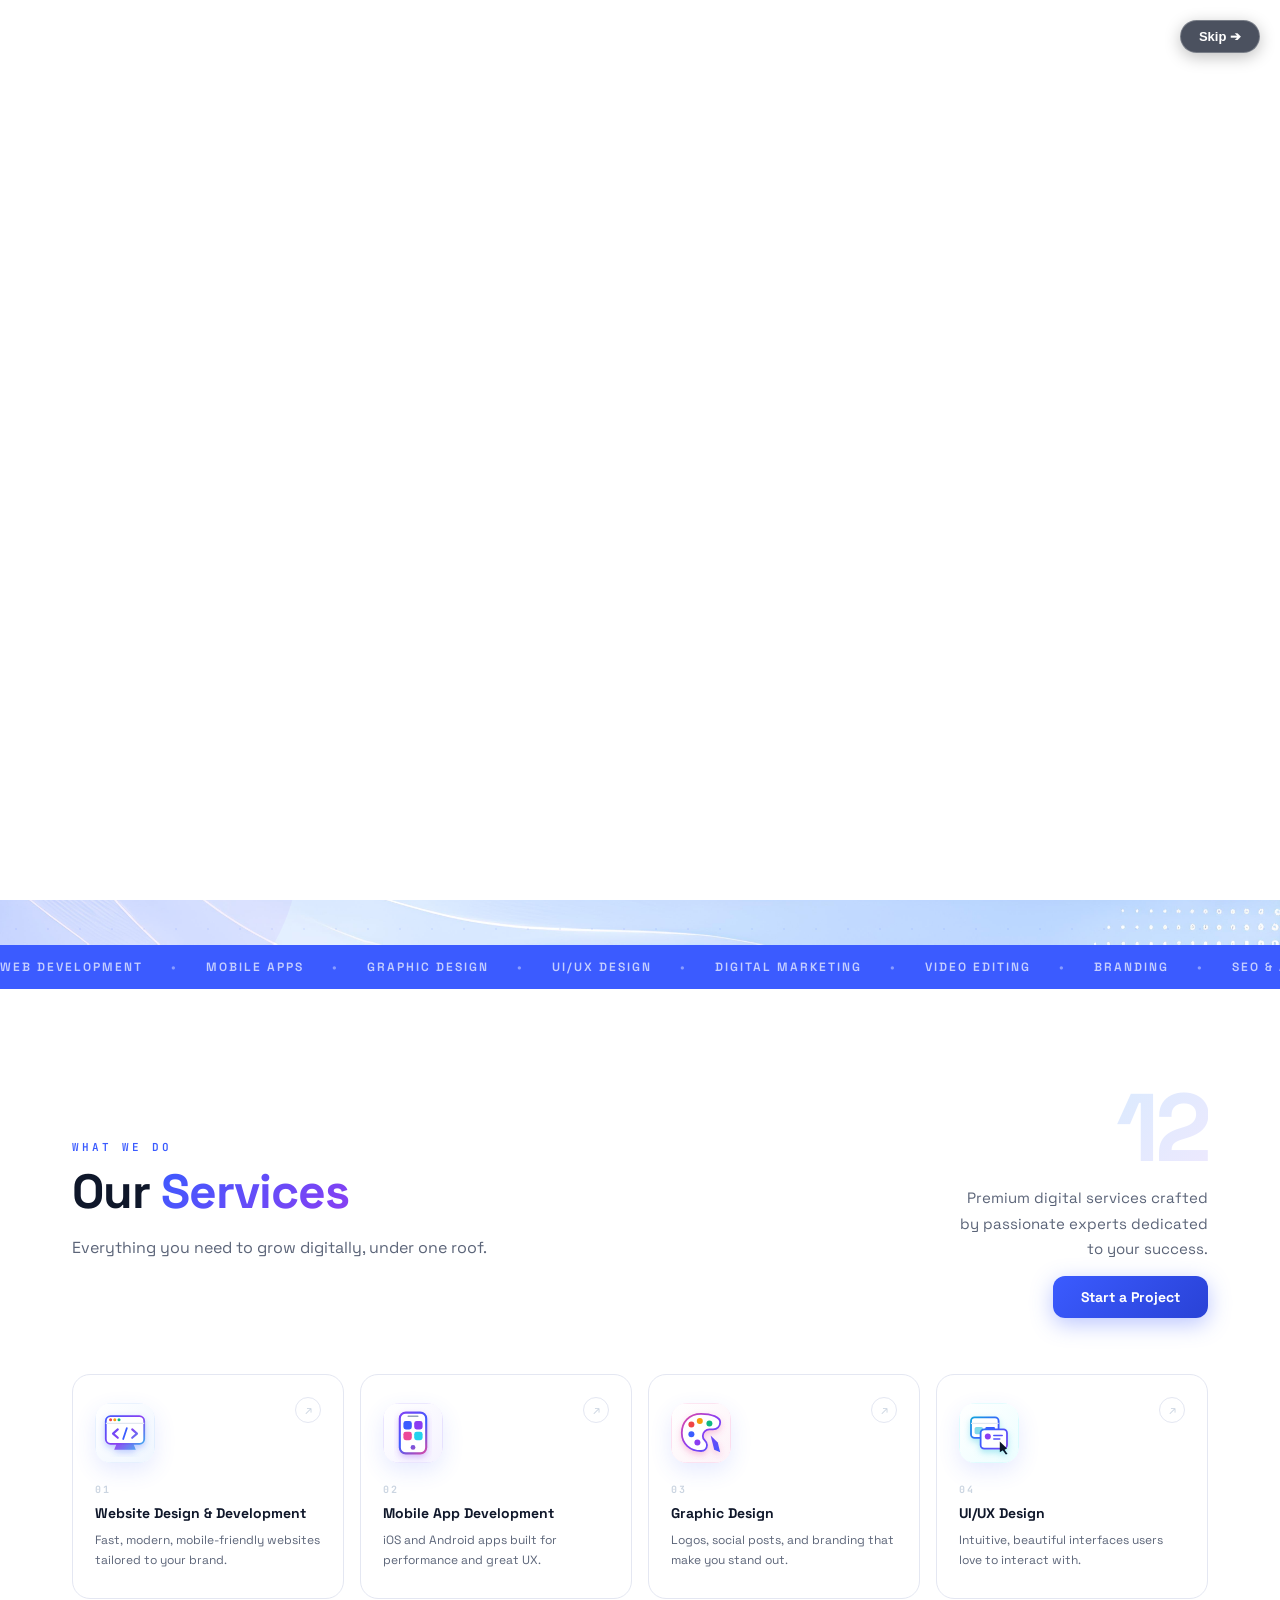
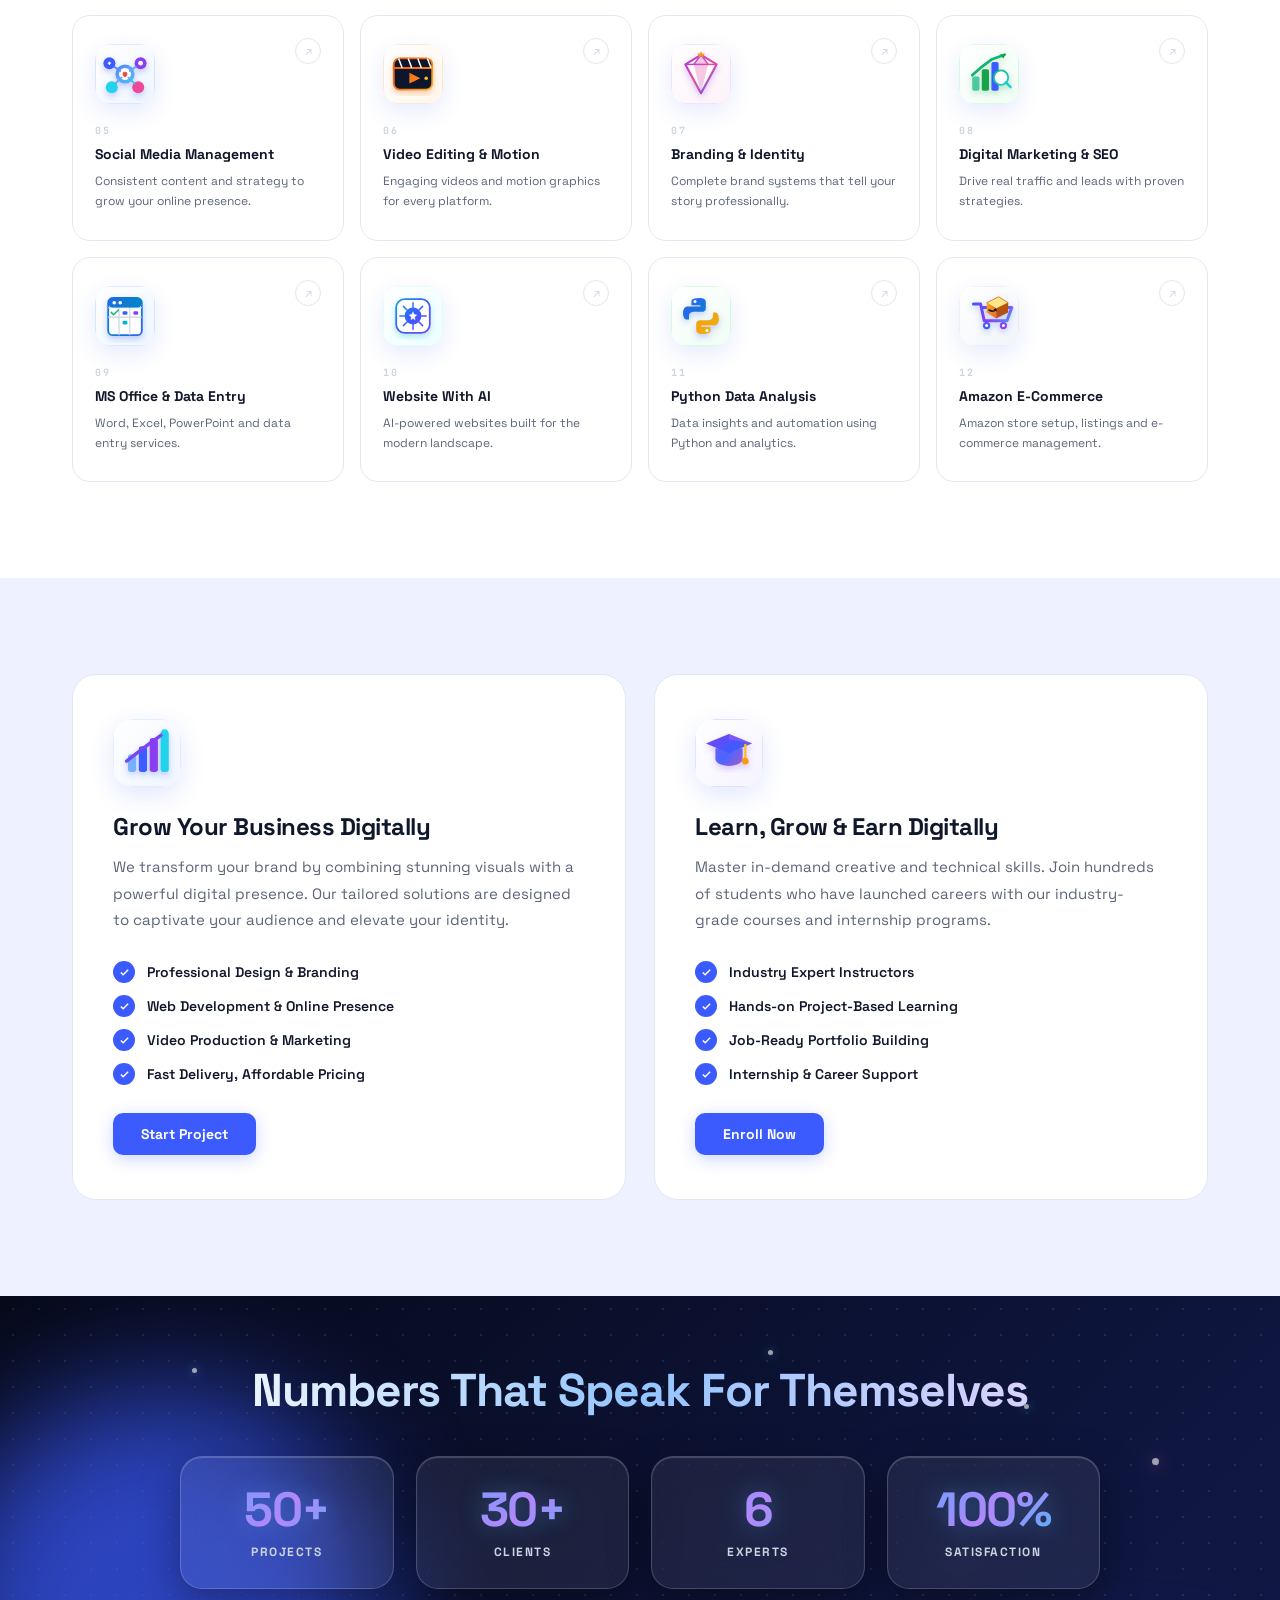
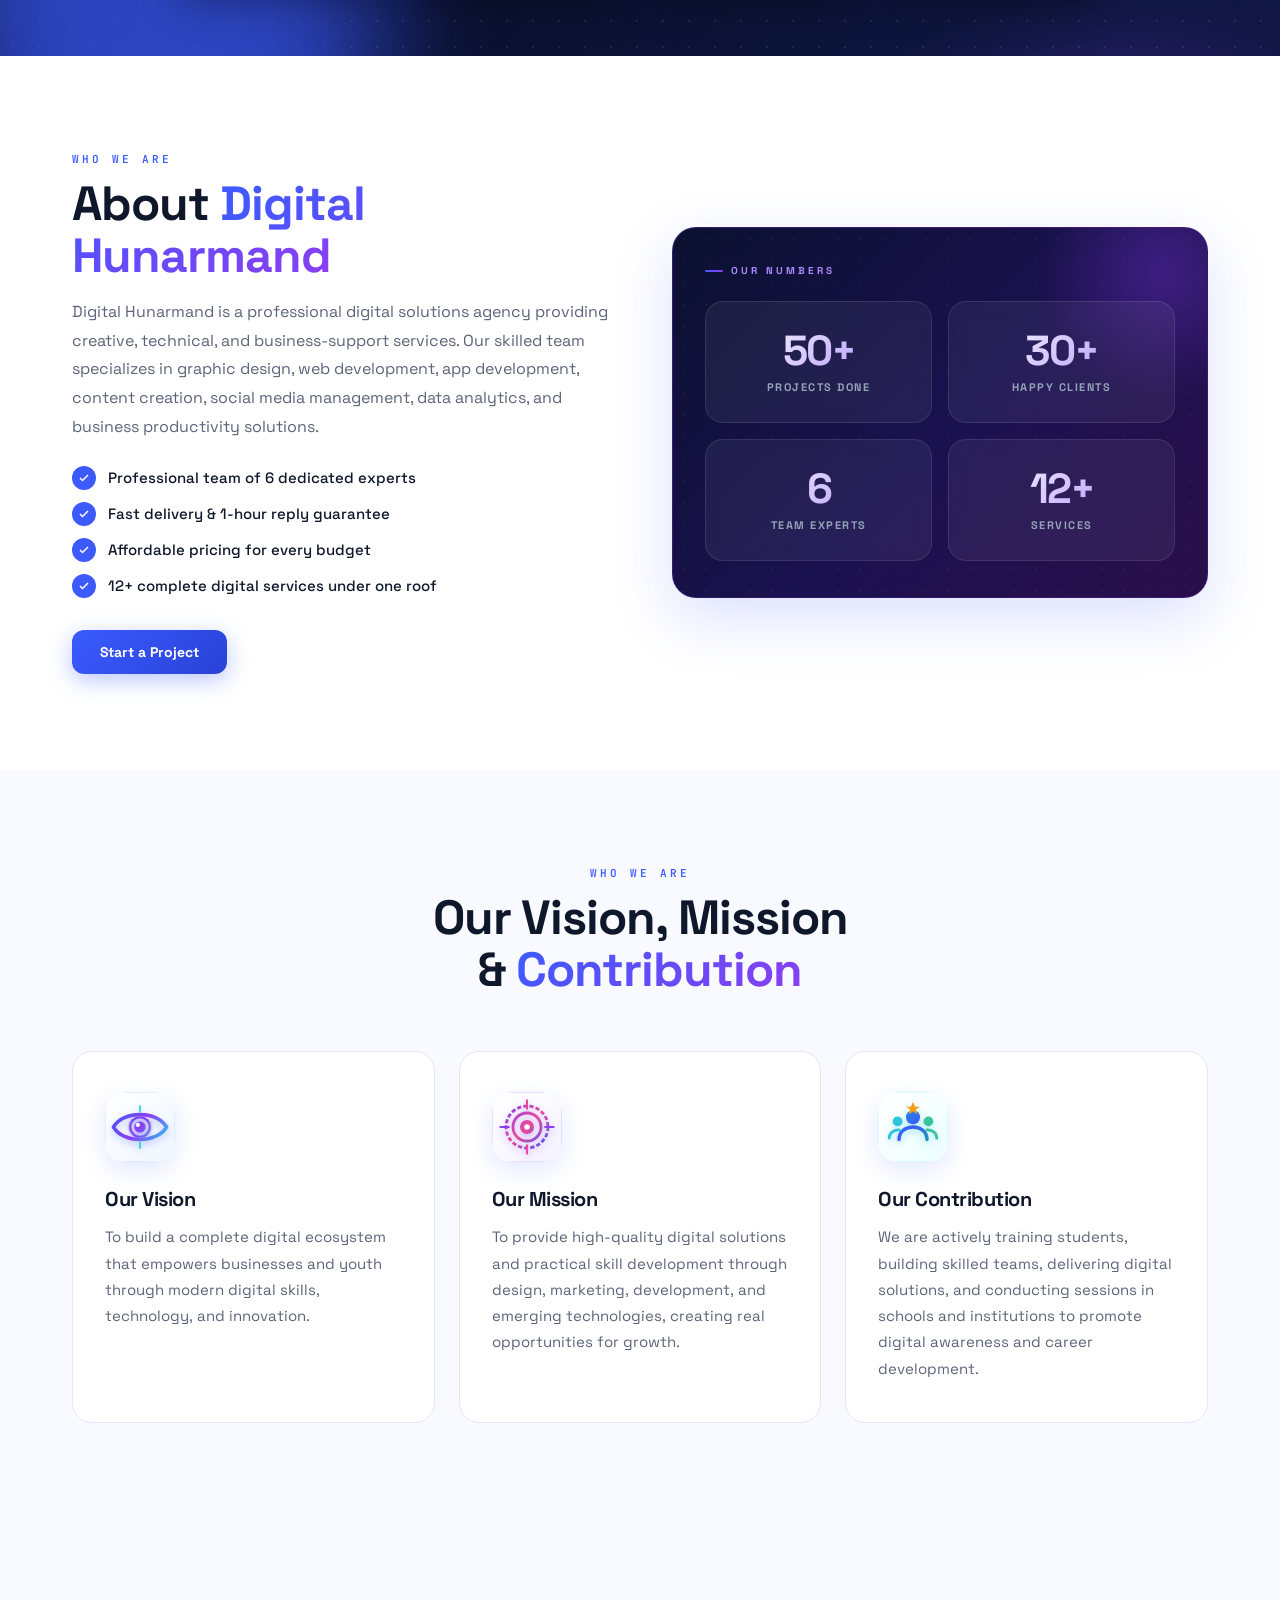
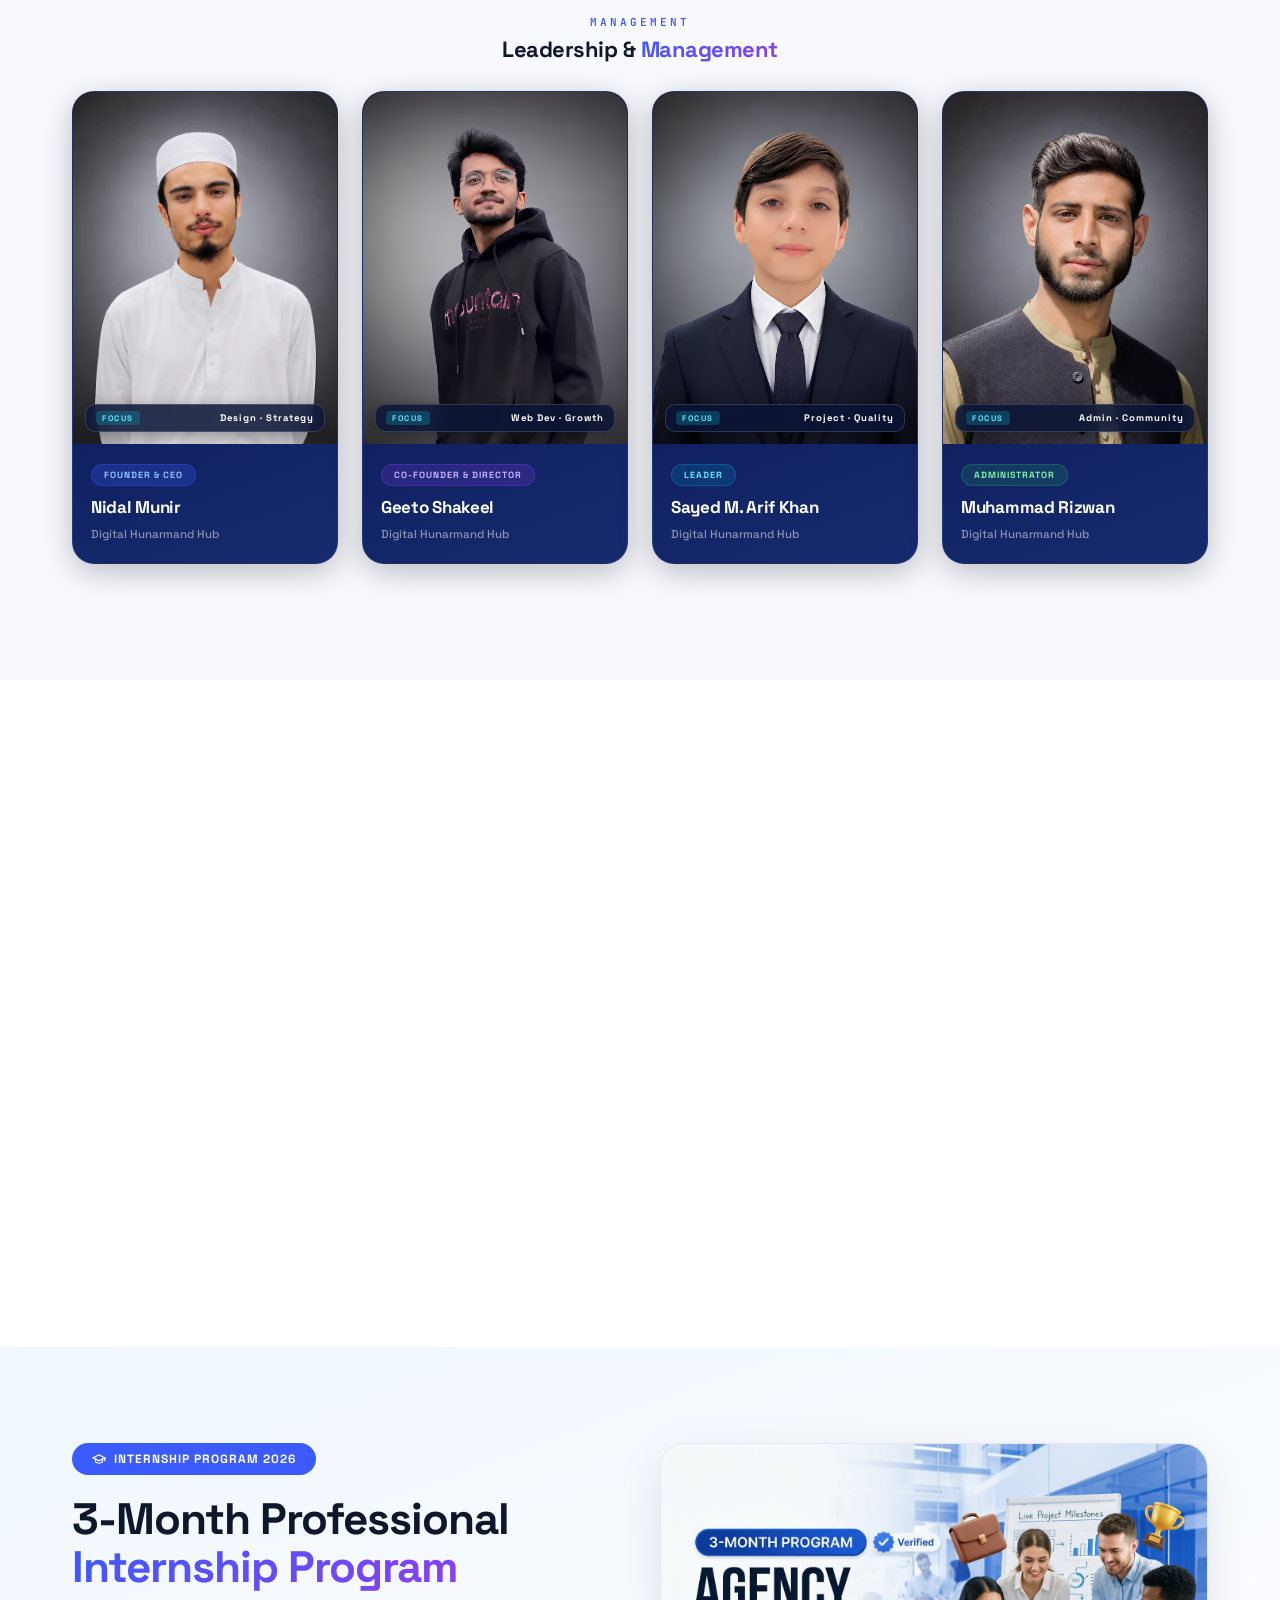
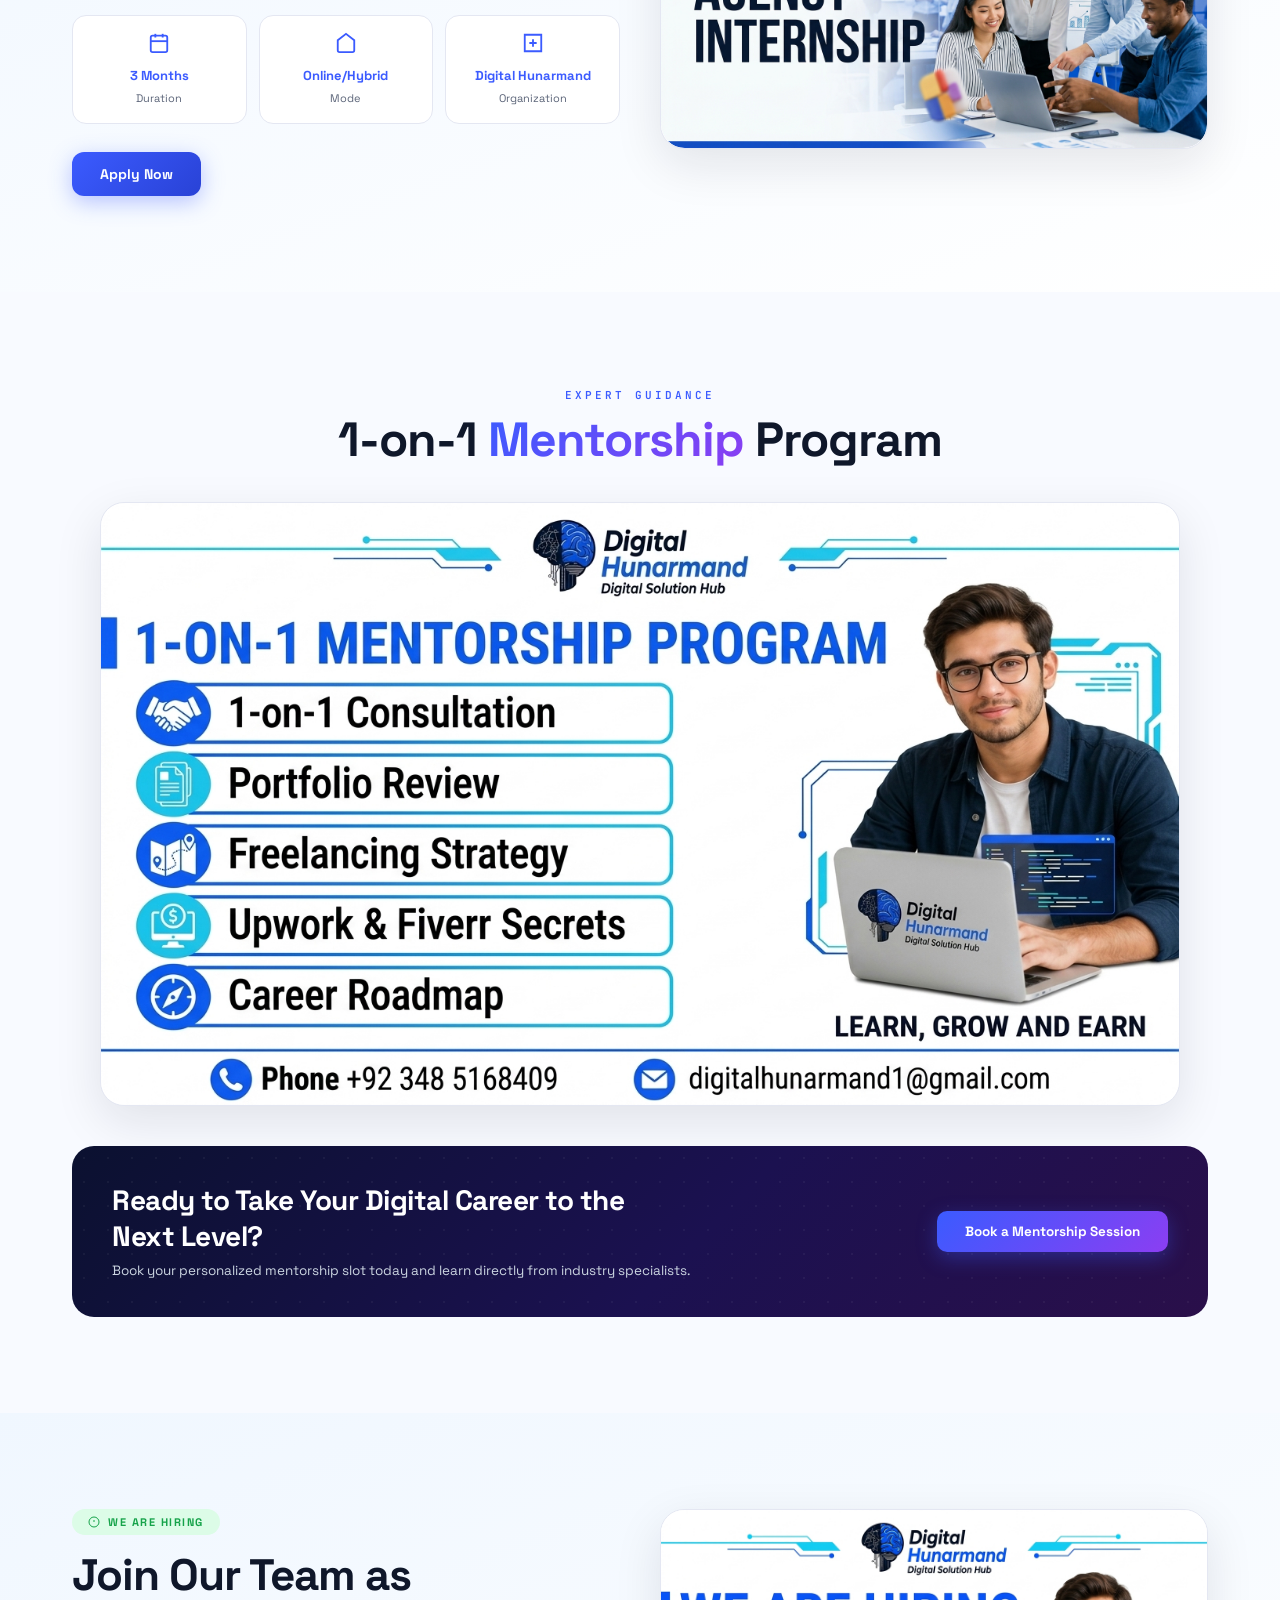
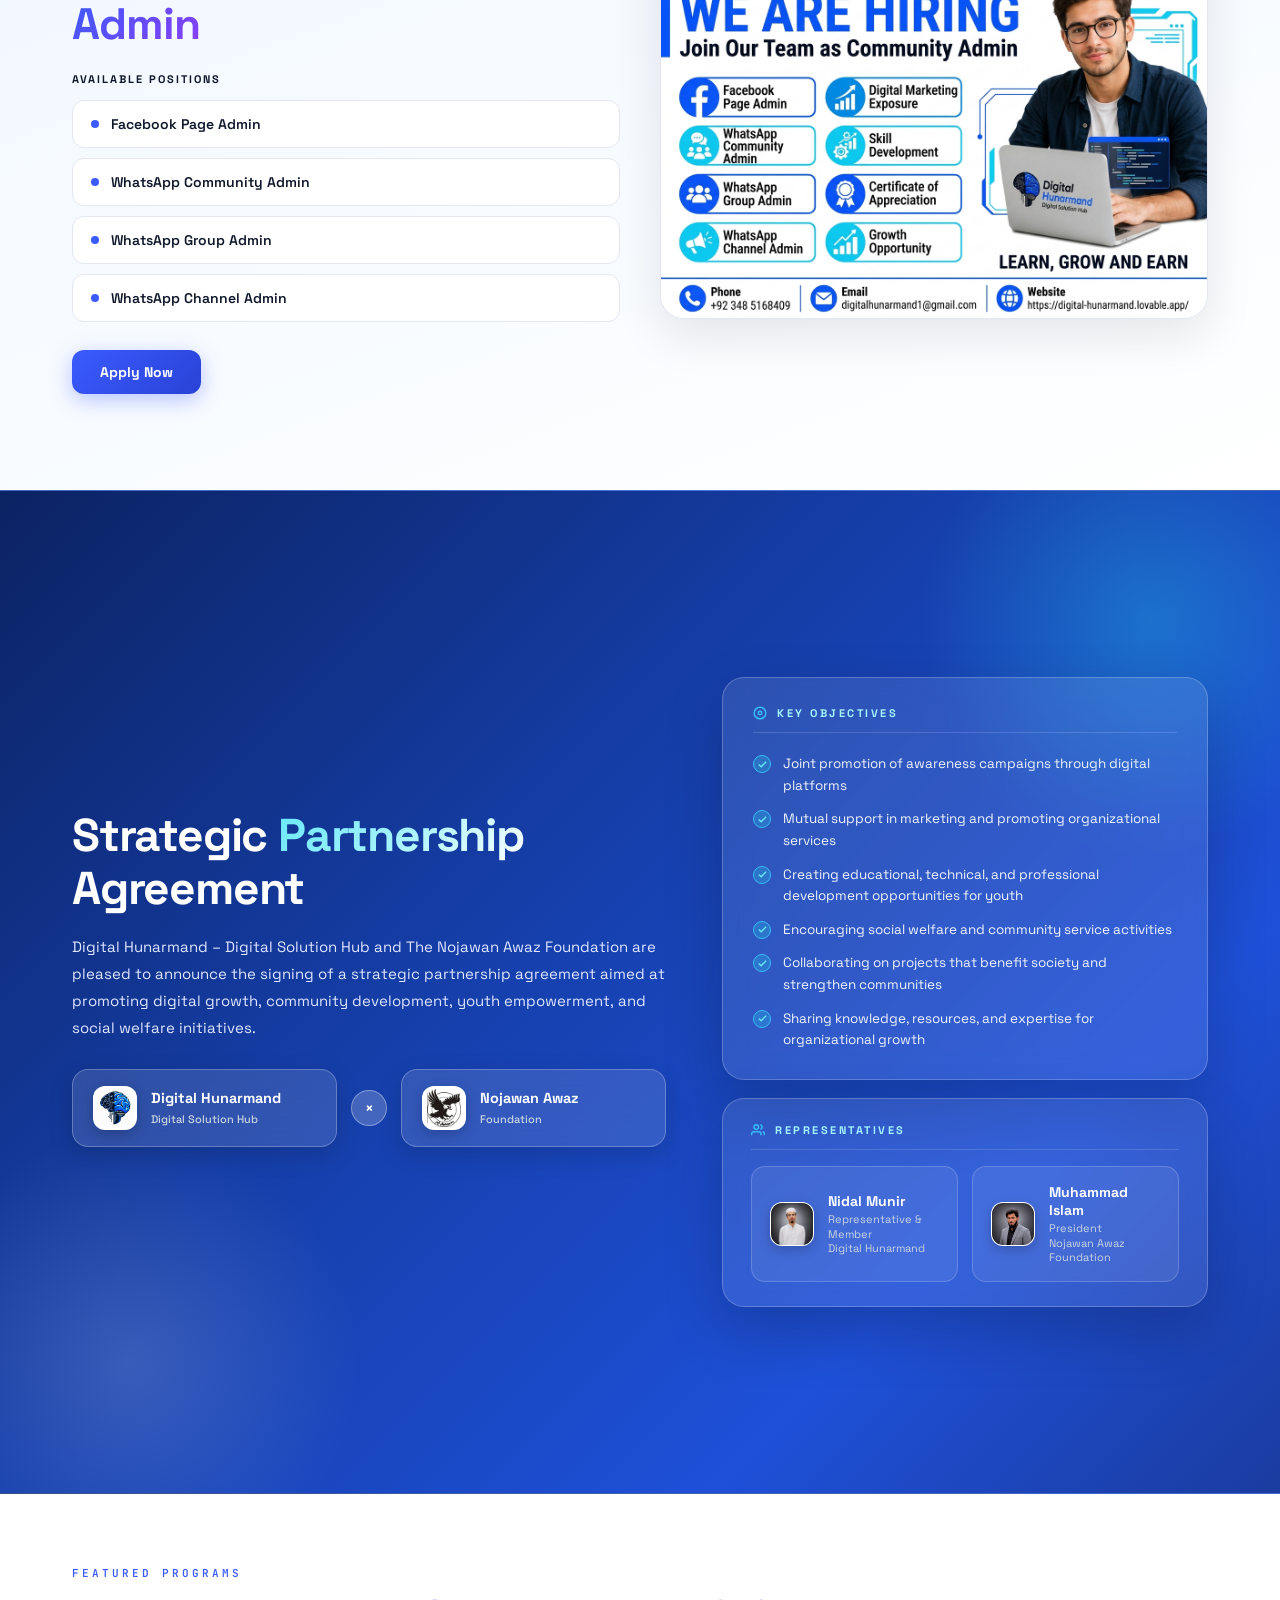
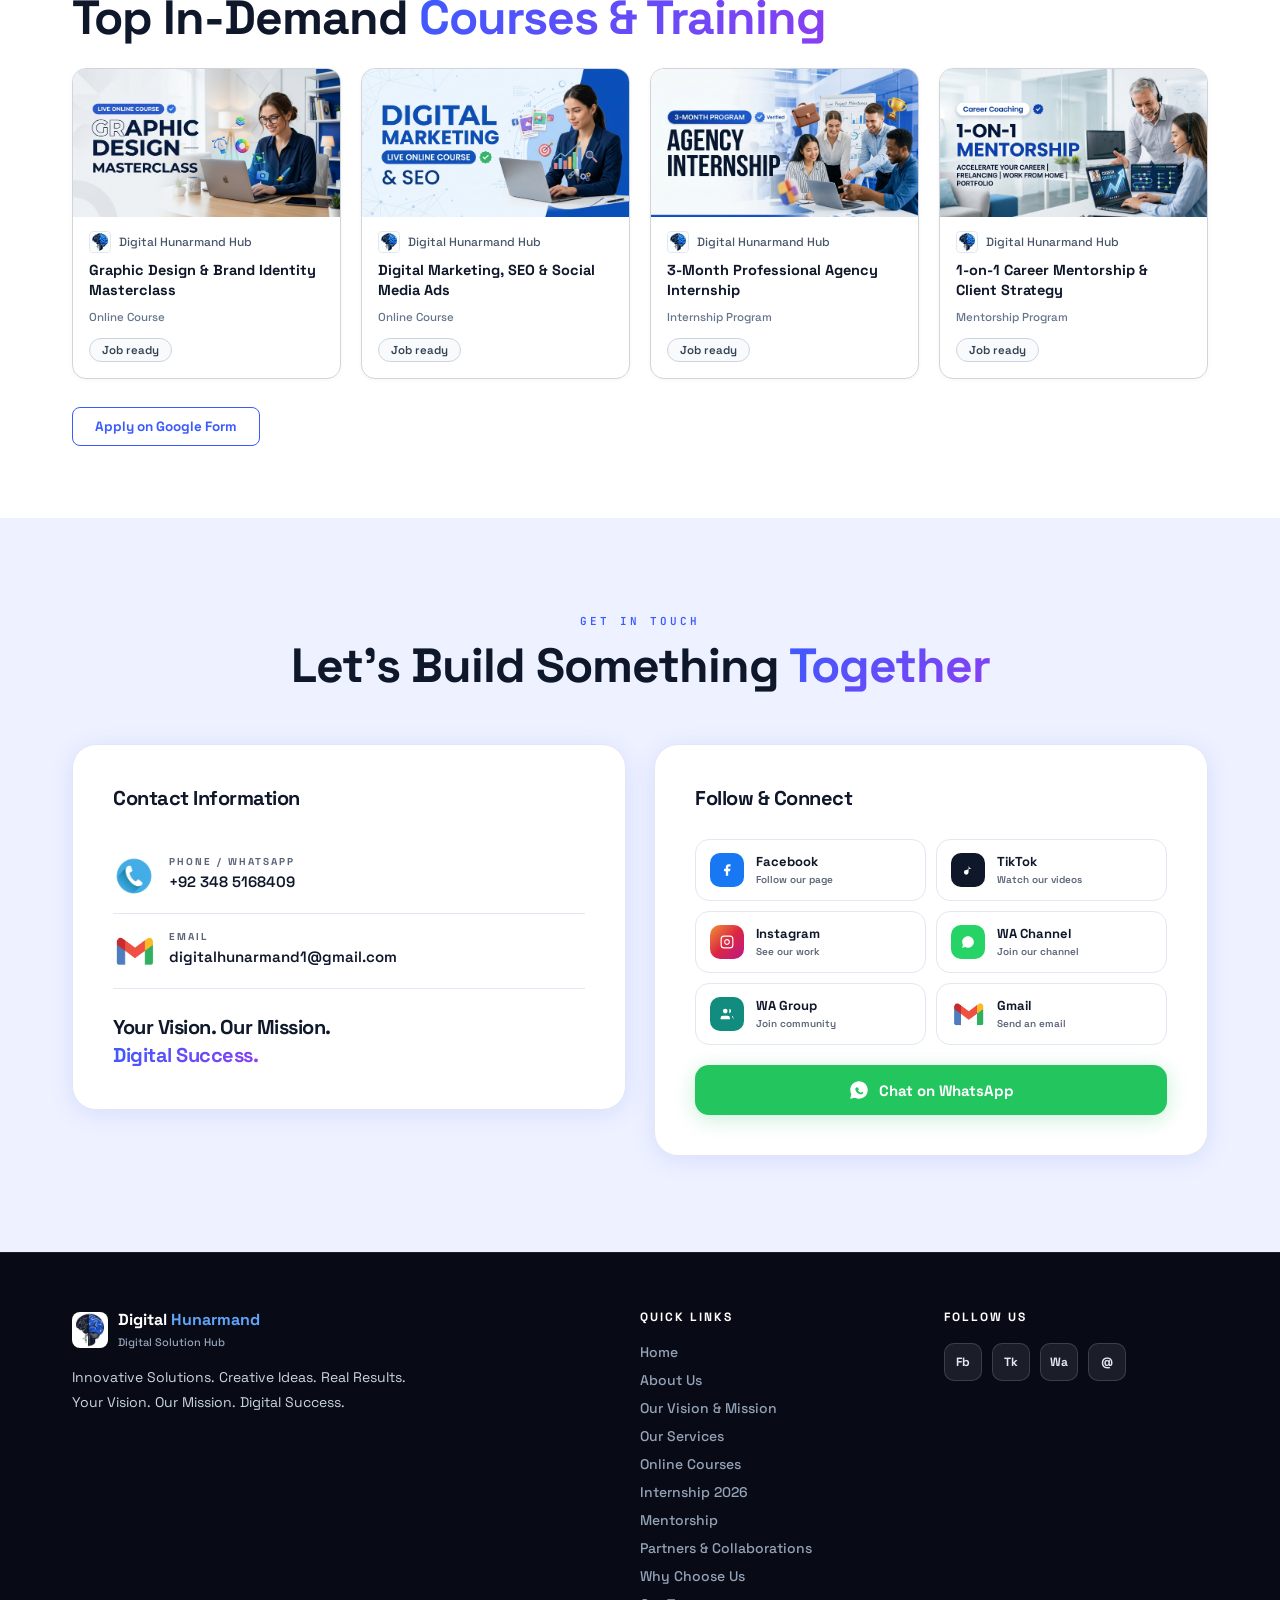
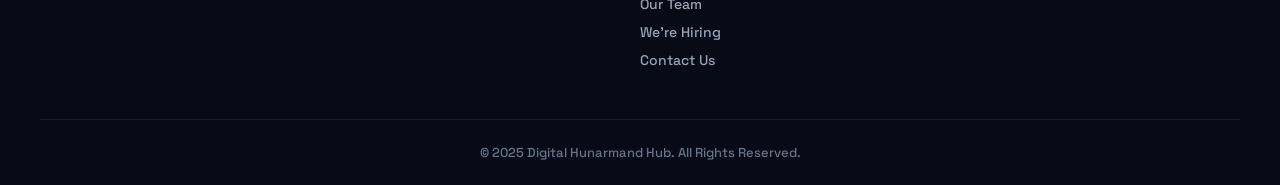
==== commit b9523a64: "Add files via upload" ====
--- a/index.html
+++ b/index.html
@@ -1,2994 +1,2709 @@
-<!DOCTYPE html>
-<html lang="en">
-<head>
-<meta charset="UTF-8"/>
-<meta name="viewport" content="width=device-width, initial-scale=1.0"/>
-<title>Digital Hunarmand</title>
-<link rel="icon" type="image/png" href="favicon.png"/>
-<link rel="shortcut icon" href="favicon.png"/>
-<link rel="apple-touch-icon" href="favicon.png"/>
-<meta name="description" content="A Complete Digital Solution for Business & Individual Success."/>
-<link rel="preconnect" href="https://fonts.googleapis.com"/>
-<link rel="preconnect" href="https://fonts.gstatic.com" crossorigin/>
-<link href="https://fonts.googleapis.com/css2?family=Space+Grotesk:wght@400;500;600;700;800&family=JetBrains+Mono:wght@400;500;600;700&display=swap" rel="stylesheet"/>
-<style>
-*,*::before,*::after{box-sizing:border-box;margin:0;padding:0}
-html{scroll-behavior:smooth}
-body{font-family:'Space Grotesk',sans-serif;background:#fff;color:#0f172a;overflow-x:hidden}
-a{text-decoration:none;color:inherit}
-ul{list-style:none}
-img{max-width:100%;display:block}
-:root{
-  --blue:#3B5BFF;--blue-d:#2942d6;--blue-l:#eef1ff;--blue-m:#dbe2ff;
-  --purple:#8B3EF2;--dark:#080B16;--muted:#5b6478;--border:#e4e7f2;
-  --cyan:#22D3EE;
-  --grad:linear-gradient(135deg,#3B5BFF,#8B3EF2);
-  --grad-dark:linear-gradient(135deg,#0B1130,#1B1150 55%,#2A0F4A);
-  --shadow:0 4px 24px rgba(59,91,255,.12);
-  --shadow-lg:0 12px 48px rgba(59,91,255,.18);
-  --mono:'JetBrains Mono',monospace;
-}
-.g-text{background:var(--grad);-webkit-background-clip:text;-webkit-text-fill-color:transparent;background-clip:text}
-.sw{max-width:1200px;margin:0 auto;padding:96px 32px}
-.sl{font-family:var(--mono);font-size:11px;font-weight:600;letter-spacing:3px;text-transform:uppercase;color:var(--blue);margin-bottom:12px;display:block}
-.st{font-size:clamp(30px,4vw,48px);font-weight:800;line-height:1.08;color:#0f172a;margin-bottom:16px;letter-spacing:-1px}
-.st.w{color:#fff}
-.ss{font-size:16px;color:var(--muted);max-width:560px;line-height:1.8}
-.ss.w{color:#94a3b8}
-.center{text-align:center}
-.center .ss{margin:0 auto}
-.reveal{opacity:0;transform:translateY(24px);transition:opacity .7s ease,transform .7s ease}
-.reveal-l{opacity:0;transform:translateX(-28px);transition:opacity .7s ease,transform .7s ease}
-.reveal-r{opacity:0;transform:translateX(28px);transition:opacity .7s ease,transform .7s ease}
-.reveal.v,.reveal-l.v,.reveal-r.v{opacity:1;transform:none}
-
-/* MOBILE HERO TERMINAL */
-.hero-mobile-term{display:none;margin-top:8px}
-.scroll-progress{position:fixed;top:0;left:0;height:3px;width:0%;background:var(--grad);z-index:2100;transition:width .1s linear}
-
-/* PHOTO BANNER MOTION */
-.photo-banner{position:relative;min-height:360px;overflow:hidden;background:linear-gradient(135deg,#060919 0%,#0f1742 35%,#1f104d 70%,#090d24 100%);background-size:250% 250%;animation:pbBgMotion 6s ease-in-out infinite alternate;display:flex;align-items:center}
-@keyframes pbBgMotion{0%{background-position:0% 20%}50%{background-position:100% 80%}100%{background-position:0% 20%}}
-.photo-banner::before{content:'';position:absolute;inset:0;background-image:radial-gradient(rgba(255,255,255,.18) 1.5px,transparent 1.5px);background-size:26px 26px;opacity:.5;animation:pbGridMove 8s linear infinite}
-@keyframes pbGridMove{0%{background-position:0 0}100%{background-position:52px 52px}}
-.pb-glow{position:absolute;border-radius:50%;filter:blur(60px);opacity:.7;pointer-events:none}
-.pb-glow.g1{width:440px;height:440px;background:#3B5BFF;top:-80px;left:-60px;animation:orbFloat1 4.5s ease-in-out infinite alternate}
-.pb-glow.g2{width:400px;height:400px;background:#8B3EF2;bottom:-100px;right:-40px;animation:orbFloat2 5s ease-in-out infinite alternate}
-.pb-glow.g3{width:300px;height:300px;background:#22D3EE;top:25%;left:45%;opacity:.5;animation:orbFloat3 4s ease-in-out infinite alternate}
-.pb-glow.g4{width:300px;height:300px;background:#ec4899;bottom:10%;left:15%;opacity:.4;animation:orbFloat4 4.8s ease-in-out infinite alternate}
-@keyframes orbFloat1{0%{transform:translate(0,0) scale(0.95)}100%{transform:translate(120px,70px) scale(1.25)}}
-@keyframes orbFloat2{0%{transform:translate(0,0) scale(1)}100%{transform:translate(-130px,-80px) scale(1.3)}}
-@keyframes orbFloat3{0%{transform:translate(-50%,-50%) scale(0.9)}100%{transform:translate(-20%,-20%) scale(1.4)}}
-@keyframes orbFloat4{0%{transform:translate(0,0) scale(1)}100%{transform:translate(90px,-70px) scale(1.3)}}
-.pb-particles{position:absolute;inset:0;pointer-events:none;overflow:hidden}
-.p-dot{position:absolute;border-radius:50%;background:#fff;opacity:.6;animation:pFloat 3s ease-in-out infinite alternate}
-.p1{width:5px;height:5px;top:20%;left:15%;animation-duration:2.5s;animation-delay:0s;box-shadow:0 0 10px #60a5fa}
-.p2{width:6px;height:6px;top:65%;left:25%;animation-duration:3.2s;animation-delay:.4s;box-shadow:0 0 14px #c084fc}
-.p3{width:5px;height:5px;top:30%;left:80%;animation-duration:2.8s;animation-delay:.8s;box-shadow:0 0 10px #22d3ee}
-.p4{width:6px;height:6px;top:70%;left:75%;animation-duration:3.5s;animation-delay:.3s;box-shadow:0 0 14px #818cf8}
-.p5{width:5px;height:5px;top:15%;left:60%;animation-duration:2.6s;animation-delay:.6s;box-shadow:0 0 10px #38bdf8}
-.p6{width:7px;height:7px;top:45%;left:90%;animation-duration:3.8s;animation-delay:1s;box-shadow:0 0 16px #f472b6}
-@keyframes pFloat{0%{transform:translateY(0) scale(1);opacity:.4}100%{transform:translateY(-35px) scale(1.6);opacity:1}}
-.photo-banner .pb-overlay{position:relative;z-index:2;width:100%;display:flex;align-items:center;justify-content:center;padding:64px 20px}
-.photo-banner .pb-in{text-align:center;color:#fff;max-width:960px;width:100%}
-.pb-title{font-size:clamp(26px,4vw,46px);font-weight:800;letter-spacing:-1px;margin-bottom:38px;line-height:1.2;background:linear-gradient(90deg,#ffffff 0%,#93c5fd 25%,#e9d5ff 50%,#93c5fd 75%,#ffffff 100%);background-size:200% auto;-webkit-background-clip:text;-webkit-text-fill-color:transparent;background-clip:text;animation:titleShimmer 4s linear infinite}
-@keyframes titleShimmer{0%{background-position:0% center}100%{background-position:200% center}}
-.pb-stats{display:grid;grid-template-columns:repeat(4,1fr);gap:22px;justify-content:center;max-width:920px;margin:0 auto}
-.pb-stat{background:rgba(255,255,255,.07);border:1.5px solid rgba(255,255,255,.18);backdrop-filter:blur(16px);border-radius:22px;padding:28px 22px;text-align:center;position:relative;overflow:hidden;box-shadow:0 14px 40px rgba(0,0,0,.35),inset 0 1px 1px rgba(255,255,255,.2);transition:all .3s cubic-bezier(0.2,0.8,0.2,1)}
-.pb-stat::before{content:'';position:absolute;top:-50%;left:-50%;width:200%;height:200%;background:radial-gradient(circle,rgba(255,255,255,.15) 0%,transparent 60%);opacity:0;transition:opacity .3s ease;pointer-events:none}
-.pb-stat:hover::before{opacity:1}
-.pb-stat-1{animation:floatCard1 2.8s ease-in-out infinite alternate}
-.pb-stat-2{animation:floatCard2 3.1s ease-in-out infinite alternate;animation-delay:.3s}
-.pb-stat-3{animation:floatCard3 2.7s ease-in-out infinite alternate;animation-delay:.6s}
-.pb-stat-4{animation:floatCard4 3.3s ease-in-out infinite alternate;animation-delay:.9s}
-@keyframes floatCard1{0%{transform:translateY(0) rotate(0deg);box-shadow:0 10px 30px rgba(59,91,255,.25)}100%{transform:translateY(-14px) rotate(-1deg);box-shadow:0 22px 48px rgba(59,91,255,.45)}}
-@keyframes floatCard2{0%{transform:translateY(0) rotate(0deg);box-shadow:0 10px 30px rgba(139,62,242,.25)}100%{transform:translateY(-16px) rotate(1.2deg);box-shadow:0 24px 52px rgba(139,62,242,.45)}}
-@keyframes floatCard3{0%{transform:translateY(0) rotate(0deg);box-shadow:0 10px 30px rgba(34,211,238,.2)}100%{transform:translateY(-13px) rotate(-1deg);box-shadow:0 20px 45px rgba(34,211,238,.4)}}
-@keyframes floatCard4{0%{transform:translateY(0) rotate(0deg);box-shadow:0 10px 30px rgba(236,72,153,.25)}100%{transform:translateY(-15px) rotate(1deg);box-shadow:0 22px 50px rgba(236,72,153,.45)}}
-.pb-stat:hover{background:rgba(255,255,255,.14);border-color:rgba(96,165,250,.8);transform:translateY(-20px) scale(1.06) !important;box-shadow:0 28px 60px rgba(59,91,255,.5) !important}
-.pb-stat strong{display:block;font-size:clamp(30px,3.8vw,48px);font-weight:800;letter-spacing:-1.5px;line-height:1.05;margin-bottom:8px;background:linear-gradient(135deg,#60a5fa,#c084fc,#38bdf8);-webkit-background-clip:text;-webkit-text-fill-color:transparent;background-clip:text;text-shadow:0 0 25px rgba(96,165,250,.4)}
-.pb-stat span{font-size:12px;font-weight:700;letter-spacing:1.5px;text-transform:uppercase;color:#cbd5e1;display:block}
-@media(max-width:768px){.pb-stats{grid-template-columns:repeat(2,1fr);gap:16px}.pb-stat{padding:22px 16px}}
-@media(max-width:420px){.pb-stats{grid-template-columns:1fr 1fr;gap:12px}.pb-stat strong{font-size:26px}.pb-stat span{font-size:10.5px}}
-
-/* TILT */
-.tilt{transform-style:preserve-3d;transition:transform .15s ease}
-
-/* NAV */
-.nav{position:fixed;top:0;left:0;right:0;z-index:1000;background:rgba(255,255,255,.97);backdrop-filter:blur(20px);border-bottom:1px solid var(--border);transition:box-shadow .3s}
-.nav.s{box-shadow:0 4px 24px rgba(0,0,0,.08)}
-.nav-in{width:100%;max-width:100%;margin:0;padding:0 32px;height:68px;display:flex;align-items:center;justify-content:space-between;gap:16px}
-.nav-logo{display:flex;align-items:center;gap:10px;flex-shrink:0}
-.nav-ico{width:40px;height:40px;object-fit:contain;border-radius:8px}
-.nav-txt strong{font-size:14.5px;font-weight:800;color:#0f172a;display:block;line-height:1.2}
-.nav-txt strong em{color:var(--blue);font-style:normal}
-.nav-txt small{font-size:10px;color:var(--muted);font-weight:500}
-.nav-ul{display:flex;align-items:center;gap:3px;margin:0 auto;background:rgba(255,255,255,0.65);backdrop-filter:blur(16px);-webkit-backdrop-filter:blur(16px);padding:5px 8px;border-radius:50px;border:1.5px solid rgba(59,91,255,0.18);box-shadow:0 8px 32px rgba(59,91,255,0.08),inset 0 1px 1px rgba(255,255,255,0.9);transition:all .3s ease}
-.nav-ul:hover{border-color:rgba(59,91,255,0.35);box-shadow:0 12px 36px rgba(59,91,255,0.14),inset 0 1px 2px rgba(255,255,255,1)}
-.nav-ul a{display:inline-flex;align-items:center;gap:6px;font-size:12px;font-weight:600;color:#475569;padding:6px 10px;border-radius:50px;transition:all .25s ease;white-space:nowrap}
-.nav-ul a svg{width:13px;height:13px;flex-shrink:0;color:#64748b;transition:all .25s ease}
-.nav-ul a:hover{color:var(--blue);background:rgba(255,255,255,0.95);box-shadow:0 4px 14px rgba(59,91,255,0.15);transform:translateY(-1px)}
-.nav-ul a:hover svg{color:var(--blue);transform:scale(1.1)}
-.nav-ul a.on{color:#ffffff;background:linear-gradient(135deg,#3B5BFF,#2942d6);box-shadow:0 4px 14px rgba(59,91,255,0.35)}
-.nav-ul a.on svg{color:#ffffff;transform:scale(1.1)}
-.nav-btn{background:linear-gradient(135deg,#3B5BFF,#2942d6);color:#fff;padding:10px 22px;border-radius:50px;font-size:13px;font-weight:700;white-space:nowrap;flex-shrink:0;transition:all .25s ease;box-shadow:0 4px 16px rgba(59,91,255,0.25)}
-.nav-btn:hover{background:var(--blue-d);transform:translateY(-1px);box-shadow:0 6px 20px rgba(59,91,255,0.35)}
-.hbg{display:none;flex-direction:column;gap:5px;background:none;border:none;cursor:pointer;padding:4px;margin-left:auto}
-.hbg span{width:22px;height:2px;background:#0f172a;border-radius:2px;transition:all .3s}
-
-/* HERO */
-.hero{min-height:calc(100vh - 68px);background:url('background_hd_1788002478944.jpg') right center / cover no-repeat, url('../background.png') right center / cover no-repeat, url('background.png') right center / cover no-repeat;position:relative;overflow:hidden;display:flex;align-items:center;padding:50px 0}
-.hero-deco{position:absolute;inset:0;pointer-events:none}
-.hero-circle{position:absolute;border-radius:50%;opacity:.06}
-.hc1{width:600px;height:600px;background:var(--blue);top:-200px;right:-100px}
-.hc2{width:400px;height:400px;background:var(--purple);bottom:-100px;left:-100px}
-.hero-dots{position:absolute;inset:0;background-image:radial-gradient(rgba(59,91,255,.08) 1px,transparent 1px);background-size:32px 32px}
-.hero-in{max-width:1320px;margin:0 auto;padding:0 36px;display:flex;justify-content:flex-start;align-items:center;text-align:left;position:relative;z-index:1;width:100%}
-.hero-left{display:flex;flex-direction:column;align-items:flex-start;text-align:left;max-width:580px;width:100%}
-.hero-badge{display:inline-flex;align-items:center;gap:8px;background:rgba(255,255,255,.88);backdrop-filter:blur(12px);border:1.5px solid rgba(59,91,255,.2);border-radius:50px;padding:7px 18px;font-size:12px;font-weight:700;letter-spacing:.5px;color:var(--blue);margin-bottom:22px;box-shadow:0 4px 16px rgba(59,91,255,.08)}
-.hb-dot{width:8px;height:8px;border-radius:50%;background:var(--blue);box-shadow:0 0 8px rgba(59,91,255,.7);animation:pulseDot 2s infinite}
-@keyframes pulseDot{0%,100%{transform:scale(1);opacity:1}50%{transform:scale(1.25);opacity:.7}}
-.hero-h1{font-size:clamp(34px,4.3vw,54px);font-weight:800;color:#0f172a;line-height:1.15;margin-bottom:28px;letter-spacing:-1.5px;text-align:left}
-.hero-underline{position:relative;display:inline-block;padding-bottom:6px}
-.hero-underline::after{content:'';position:absolute;bottom:0;left:0;width:0%;height:5px;background:linear-gradient(90deg,#3B5BFF,#8B3EF2,#22D3EE);border-radius:4px;transition:width 0.8s cubic-bezier(0.25,1,0.5,1);box-shadow:0 2px 10px rgba(59,91,255,.4)}
-.hero-underline.active::after{width:100%}
-.typing-cursor{display:inline-block;color:var(--blue);font-weight:400;margin-left:2px;animation:cursorBlink 0.7s infinite;transition:opacity 0.5s ease}
-@keyframes cursorBlink{0%,100%{opacity:1}50%{opacity:0}}
-.hero-p{font-size:16px;color:#475569;line-height:1.75;margin-bottom:30px;max-width:510px}
-.hero-btns{display:flex;gap:14px;align-items:center;flex-wrap:wrap;margin-bottom:0;justify-content:flex-start;width:100%}
-.btn-blue{background:linear-gradient(135deg,#3B5BFF,#2942d6);color:#fff;padding:13px 28px;border-radius:12px;font-size:14px;font-weight:700;transition:all .25s ease;box-shadow:0 6px 22px rgba(59,91,255,.35);display:inline-flex;align-items:center;gap:8px}
-.btn-blue:hover{background:linear-gradient(135deg,#2942d6,#1e32aa);transform:translateY(-2px);box-shadow:0 10px 30px rgba(59,91,255,.45)}
-.btn-blue svg{transition:transform .2s ease}
-.btn-blue:hover svg{transform:translateX(3px)}
-.btn-out{background:rgba(255,255,255,.92);backdrop-filter:blur(10px);border:1.5px solid #cbd5e1;color:#0f172a;padding:12px 26px;border-radius:12px;font-size:14px;font-weight:700;transition:all .25s ease;display:inline-flex;align-items:center;gap:8px;box-shadow:0 4px 16px rgba(0,0,0,.04)}
-.btn-out:hover{background:#fff;border-color:var(--blue);color:var(--blue);transform:translateY(-2px);box-shadow:0 6px 20px rgba(59,91,255,.15)}
-.hero-trust{display:flex;align-items:center;gap:20px;flex-wrap:wrap}
-.trust-item{display:inline-flex;align-items:center;gap:6px;font-size:12.5px;font-weight:600;color:#64748b}
-.hero-right{position:relative}
-@keyframes flt{from{transform:translateY(0)}to{transform:translateY(-16px)}}
-
-/* SIGNATURE: LIVE TERMINAL CARD */
-.term-card{background:var(--dark);border-radius:16px;padding:0;box-shadow:0 24px 60px rgba(8,11,22,.35);border:1px solid rgba(255,255,255,.08);animation:flt 6s ease-in-out infinite alternate;overflow:hidden}
-.term-top{display:flex;align-items:center;gap:8px;padding:14px 18px;background:rgba(255,255,255,.03);border-bottom:1px solid rgba(255,255,255,.06)}
-.term-dot{width:10px;height:10px;border-radius:50%}
-.term-dot.r{background:#ff5f57}.term-dot.y{background:#febc2e}.term-dot.g{background:#28c840}
-.term-title{margin-left:8px;font-family:var(--mono);font-size:11px;color:#8b93a8;letter-spacing:.5px}
-.term-body{padding:22px 20px 28px;font-family:var(--mono);font-size:13px;line-height:2;min-height:190px}
-.term-line{color:#8b93a8;white-space:pre-wrap;word-break:break-word}
-.term-prompt{color:var(--cyan)}
-.term-out{color:#c7d3f5}
-.term-out .ok{color:#4ade80}
-.term-cursor{display:inline-block;width:7px;height:15px;background:var(--cyan);vertical-align:middle;margin-left:2px;animation:blink 1s step-end infinite}
-@keyframes blink{50%{opacity:0}}
-
-.fbadge{position:absolute;background:#fff;border-radius:50px;padding:10px 16px;display:flex;align-items:center;gap:8px;box-shadow:0 8px 28px rgba(0,0,0,.12);font-size:12px;font-weight:600;color:#0f172a;white-space:nowrap}
-.fbd{width:7px;height:7px;border-radius:50%;flex-shrink:0}
-.fbd.g{background:#22c55e;box-shadow:0 0 8px rgba(34,197,94,.6)}
-.fbd.b{background:var(--blue);box-shadow:0 0 8px rgba(59,91,255,.6)}
-.fb-tl{top:-8px;left:-16px;animation:flt 5s ease-in-out 1s infinite alternate}
-.fb-br{bottom:8px;right:-16px;animation:flt 5s ease-in-out 2s infinite alternate}
-
-/* MARQUEE */
-.mq{background:var(--blue);padding:14px 0;overflow:hidden;position:relative;z-index:10}
-.mq-top{margin-top:68px;border-bottom:1px solid rgba(255,255,255,.15);box-shadow:0 2px 10px rgba(59,91,255,.2)}
-.mq-track{display:flex;gap:28px;white-space:nowrap;animation:mqs 28s linear infinite;width:max-content}
-.mq-track span{font-size:12px;font-weight:600;color:rgba(255,255,255,.7);text-transform:uppercase;letter-spacing:2px}
-.mq-track .dot{color:rgba(255,255,255,.4)}
-@keyframes mqs{from{transform:translateX(0)}to{transform:translateX(-50%)}}
-
-/* VISION MISSION */
-.vmc{background:#f8faff}
-.vmc-grid{display:grid;grid-template-columns:repeat(3,1fr);gap:24px;margin-top:56px}
-.vmc-card{background:#fff;border-radius:20px;padding:40px 32px;border:1px solid var(--border);transition:all .3s}
-.vmc-card:hover{box-shadow:var(--shadow-lg);transform:translateY(-4px);border-color:var(--blue-m)}
-.vmc-ico{width:70px;height:70px;border-radius:20px;display:flex;align-items:center;justify-content:center;margin-bottom:24px;transition:all .35s ease;position:relative;overflow:hidden;box-shadow:0 8px 24px rgba(59,91,255,.14)}
-.vmc-card:hover .vmc-ico{transform:scale(1.12) translateY(-3px) rotate(-3deg);box-shadow:0 14px 30px rgba(59,91,255,.24)}
-.vmc-card h3{font-size:20px;font-weight:800;color:#0f172a;margin-bottom:12px;letter-spacing:-.5px}
-.vmc-card p{font-size:15px;color:var(--muted);line-height:1.75}
-
-/* SERVICES */
-.services{background:#fff}
-.svc-head{display:grid;grid-template-columns:1fr auto;gap:40px;align-items:center;margin-bottom:56px}
-.svc-head-right{display:flex;flex-direction:column;align-items:flex-end;gap:14px;text-align:right;min-width:260px}
-.svc-head-right p{font-size:15px;color:var(--muted);text-align:right;max-width:260px;line-height:1.7}
-.svc-grid{display:grid;grid-template-columns:repeat(4,1fr);gap:16px}
-.svc-card{background:#fff;border:1.5px solid var(--border);border-radius:18px;padding:28px 22px;position:relative;transition:all .3s;cursor:default;overflow:hidden}
-.svc-card:hover{border-color:var(--blue);box-shadow:var(--shadow-lg);transform:translateY(-5px)}
-.svc-ico{width:60px;height:60px;border-radius:16px;display:flex;align-items:center;justify-content:center;margin-bottom:20px;transition:all .3s ease;box-shadow:0 8px 22px rgba(59,91,255,.12);position:relative;overflow:hidden}
-.svc-ico img{width:100%;height:100%;object-fit:cover;border-radius:16px}
-.svc-card:hover .svc-ico{transform:scale(1.12) translateY(-2px) rotate(-3deg);box-shadow:0 14px 30px rgba(59,91,255,.22)}
-.ic-b{background:linear-gradient(135deg,#eff6ff,#dbeafe);color:var(--blue);border:1px solid #bfdbfe}
-.ic-p{background:linear-gradient(135deg,#f5f3ff,#ede9fe);color:var(--purple);border:1px solid #ddd6fe}
-.ic-c{background:linear-gradient(135deg,#ecfeff,#cffafe);color:#0891b2;border:1px solid #a5f3fc}
-.ic-g{background:linear-gradient(135deg,#f0fdf4,#dcfce7);color:#16a34a;border:1px solid #bbf7d0}
-.ic-o{background:linear-gradient(135deg,#fff7ed,#ffedd5);color:#ea580c;border:1px solid #fed7aa}
-.ic-pk{background:linear-gradient(135deg,#fdf2f8,#fce7f3);color:#db2777;border:1px solid #fbcfe8}
-.svc-num{font-family:var(--mono);font-size:10px;font-weight:700;color:#cbd5e1;letter-spacing:2px;margin-bottom:8px}
-.svc-card h3{font-size:14px;font-weight:700;color:#0f172a;margin-bottom:8px;line-height:1.35}
-.svc-card p{font-size:12px;color:var(--muted);line-height:1.65}
-.svc-arrow{position:absolute;top:22px;right:22px;width:26px;height:26px;border-radius:50%;border:1px solid var(--border);display:flex;align-items:center;justify-content:center;font-size:12px;color:#cbd5e1;transition:all .3s}
-.svc-card:hover .svc-arrow{background:var(--blue);border-color:var(--blue);color:#fff;transform:translate(2px,-2px)}
-.svc-line{position:absolute;bottom:0;left:0;right:0;height:3px;background:var(--grad);transform:scaleX(0);transform-origin:left;transition:transform .3s}
-.svc-card:hover .svc-line{transform:scaleX(1)}
-
-/* TWO COL FEATURE */
-.feature{background:var(--blue-l)}
-.feat-grid{display:grid;grid-template-columns:1fr 1fr;gap:28px}
-.feat-card{background:#fff;border-radius:24px;padding:44px 40px;border:1px solid var(--border)}
-.feat-ico-wrap{width:68px;height:68px;border-radius:20px;display:flex;align-items:center;justify-content:center;margin-bottom:24px;transition:all .35s ease;position:relative;overflow:hidden;box-shadow:0 8px 24px rgba(59,91,255,.15)}
-.feat-card:hover .feat-ico-wrap{transform:scale(1.12) translateY(-3px) rotate(-3deg);box-shadow:0 14px 30px rgba(59,91,255,.25)}
-.fi-blue{background:var(--blue);box-shadow:0 6px 20px rgba(59,91,255,.3)}
-.fi-grad{background:var(--grad);box-shadow:0 6px 20px rgba(139,62,242,.3)}
-.feat-card h3{font-size:24px;font-weight:800;color:#0f172a;margin-bottom:12px;letter-spacing:-.5px}
-.feat-card>p{font-size:15px;color:var(--muted);line-height:1.75;margin-bottom:28px}
-.feat-checks{display:flex;flex-direction:column;gap:12px;margin-bottom:28px}
-.feat-check{display:flex;align-items:center;gap:12px;font-size:14px;font-weight:600;color:#0f172a}
-.fck{width:22px;height:22px;background:var(--blue);border-radius:50%;display:flex;align-items:center;justify-content:center;flex-shrink:0}
-.btn-solid{display:inline-block;background:var(--blue);color:#fff;padding:12px 28px;border-radius:10px;font-size:14px;font-weight:700;transition:all .2s;box-shadow:0 4px 16px rgba(59,91,255,.25)}
-.btn-solid:hover{background:var(--blue-d);transform:translateY(-1px)}
-
-/* ABOUT */
-.about{background:#fff}
-.about-in{display:grid;grid-template-columns:1fr 1fr;gap:64px;align-items:center}
-.about-checks{display:flex;flex-direction:column;gap:12px;margin:24px 0 32px}
-.ack{display:flex;align-items:center;gap:12px;font-size:15px;font-weight:500;color:#0f172a}
-.ack-ico{width:24px;height:24px;background:var(--blue);border-radius:50%;display:flex;align-items:center;justify-content:center;flex-shrink:0}
-.about-stat-box{background:linear-gradient(135deg,#0B1130 0%,#1B1150 55%,#2A0F4A 100%);border-radius:24px;padding:36px 32px;border:1px solid rgba(139,62,242,.25);position:relative;overflow:hidden;box-shadow:0 20px 60px rgba(59,91,255,.18)}
-.about-stat-box::before{content:'';position:absolute;inset:0;background-image:radial-gradient(rgba(255,255,255,.06) 1px,transparent 1px);background-size:22px 22px;opacity:.7;pointer-events:none}
-.about-stat-box::after{content:'';position:absolute;top:-80px;right:-80px;width:250px;height:250px;background:radial-gradient(circle,rgba(139,62,242,.3),transparent 70%);pointer-events:none}
-.stat-title{font-size:10px;font-weight:800;letter-spacing:3px;text-transform:uppercase;color:#a78bfa;margin-bottom:24px;position:relative;z-index:1;display:flex;align-items:center;gap:8px}
-.stat-title::before{content:'';width:18px;height:2px;background:linear-gradient(90deg,#3B5BFF,#8B3EF2);border-radius:2px}
-.stat-grid{display:grid;grid-template-columns:1fr 1fr;gap:16px;position:relative;z-index:1}
-.stat-item{background:rgba(255,255,255,.06);padding:28px 20px;border-radius:18px;border:1px solid rgba(255,255,255,.1);text-align:center;transition:all .3s ease;position:relative;overflow:hidden;backdrop-filter:blur(8px)}
-.stat-item::before{content:'';position:absolute;inset:0;background:linear-gradient(135deg,rgba(59,91,255,.08),rgba(139,62,242,.08));opacity:0;transition:opacity .3s}
-.stat-item:hover{border-color:rgba(139,62,242,.5);transform:translateY(-4px);box-shadow:0 12px 32px rgba(139,62,242,.2)}
-.stat-item:hover::before{opacity:1}
-.stat-item strong{display:block;font-size:42px;font-weight:900;background:linear-gradient(135deg,#fff,#a78bfa);-webkit-background-clip:text;-webkit-text-fill-color:transparent;background-clip:text;letter-spacing:-2px;line-height:1;margin-bottom:8px}
-.stat-item span{font-size:11px;color:#94a3b8;font-weight:700;text-transform:uppercase;letter-spacing:1.5px;display:block}
-
-/* INTERNSHIP */
-.internship{background:linear-gradient(160deg,#f0f7ff,#fff)}
-.int-badge{display:inline-flex;align-items:center;gap:8px;background:var(--blue);color:#fff;border-radius:50px;padding:8px 20px;font-size:12px;font-weight:700;letter-spacing:1px;text-transform:uppercase;margin-bottom:20px}
-.int-grid{display:grid;grid-template-columns:1fr 1fr;gap:40px;align-items:start}
-.int-left h2{font-size:clamp(28px,3.5vw,44px);font-weight:800;letter-spacing:-1px;margin-bottom:16px}
-.int-left p{font-size:15px;color:var(--muted);line-height:1.8;margin-bottom:28px}
-.int-meta{display:grid;grid-template-columns:repeat(3,1fr);gap:12px;margin-bottom:28px}
-.int-meta-item{background:#fff;border:1px solid var(--border);border-radius:14px;padding:16px;text-align:center}
-.int-meta-item svg{margin:0 auto 8px}
-.int-meta-item strong{display:block;font-size:13px;font-weight:700;color:var(--blue);margin-bottom:2px}
-.int-meta-item span{font-size:11px;color:var(--muted)}
-.int-benefits-title{font-size:11px;font-weight:800;letter-spacing:2px;text-transform:uppercase;color:#0f172a;margin-bottom:16px;display:flex;align-items:center;gap:10px}
-.int-benefits-title::after{content:'';flex:1;height:1px;background:var(--border)}
-.benefits-grid{display:grid;grid-template-columns:repeat(2,1fr);gap:12px}
-.benefit-item{background:#fff;border:1px solid var(--border);border-radius:14px;padding:16px 18px;display:flex;align-items:center;gap:12px;transition:all .3s}
-.benefit-item:hover{border-color:var(--blue);box-shadow:var(--shadow);transform:translateY(-2px)}
-.ben-ico{width:40px;height:40px;background:var(--blue-l);border-radius:10px;display:flex;align-items:center;justify-content:center;flex-shrink:0;color:var(--blue)}
-.ben-txt strong{display:block;font-size:13px;font-weight:700;color:#0f172a}
-.ben-txt span{font-size:11px;color:var(--muted)}
-
-/* TEAM */
-.team{background:#f8faff}
-.team-grid{display:grid;grid-template-columns:repeat(3,1fr);gap:20px}
-.tc{background:#fff;border:1.5px solid var(--border);border-radius:20px;padding:32px 26px;transition:all .3s;position:relative;overflow:hidden}
-.tc::after{content:'';position:absolute;top:0;left:0;right:0;height:3px;background:var(--grad);opacity:0;transition:opacity .3s}
-.tc:hover{border-color:rgba(59,91,255,.25);box-shadow:var(--shadow-lg);transform:translateY(-5px)}
-.tc:hover::after{opacity:1}
-.tc-avatar{width:56px;height:56px;border-radius:16px;background:var(--grad);display:flex;align-items:center;justify-content:center;font-size:22px;font-weight:800;color:#fff;margin-bottom:16px}
-.tc h3{font-size:19px;font-weight:800;color:#0f172a;margin-bottom:8px;letter-spacing:-.5px}
-.tc-tags{display:flex;flex-wrap:wrap;gap:6px;margin-bottom:16px}
-.tc-tag{font-size:10px;font-weight:700;letter-spacing:1px;text-transform:uppercase;padding:4px 12px;border-radius:50px}
-.td{color:var(--blue);background:var(--blue-m)}
-.tv{color:var(--purple);background:#ede9fe}
-.ta{color:#0891b2;background:#cffafe}
-.tg{color:#16a34a;background:#dcfce7}
-.to{color:#ea580c;background:#ffedd5}
-.tc-skills{display:flex;flex-direction:column;gap:8px}
-.tc-skill{display:flex;align-items:center;gap:8px;font-size:13px;color:var(--muted);font-weight:500}
-.sk-dot{width:5px;height:5px;border-radius:50%;background:var(--blue);flex-shrink:0}
-
-/* WHY US */
-.why{background:#fff}
-.why-in{display:grid;grid-template-columns:1fr 1fr;gap:64px;align-items:center}
-.why-cards{display:grid;grid-template-columns:1fr 1fr;gap:16px}
-.wc{background:#f8faff;border:1.5px solid var(--border);border-radius:18px;padding:28px 24px;transition:all .3s}
-.wc:hover{border-color:var(--blue);box-shadow:var(--shadow);transform:translateY(-3px);background:var(--blue-l)}
-.wc-ico{width:60px;height:60px;background:#fff;border-radius:18px;display:flex;align-items:center;justify-content:center;margin-bottom:18px;box-shadow:0 8px 24px rgba(59,91,255,.14);transition:all .35s ease;position:relative;overflow:hidden}
-.wc:hover .wc-ico{transform:scale(1.12) translateY(-2px) rotate(-3deg);box-shadow:0 14px 30px rgba(59,91,255,.24)}
-.wc h4{font-size:16px;font-weight:700;color:#0f172a;margin-bottom:8px}
-.wc p{font-size:13px;color:var(--muted);line-height:1.65}
-
-/* MENTORSHIP */
-.mentorship{background:#f8faff;position:relative}
-.mentor-badge{display:inline-flex;align-items:center;gap:8px;background:var(--blue-m);color:var(--blue);border-radius:50px;padding:6px 16px;font-size:11px;font-weight:700;letter-spacing:1.5px;text-transform:uppercase;margin-bottom:16px}
-.mentor-grid{display:grid;grid-template-columns:repeat(4,1fr);gap:18px;margin-top:40px}
-.mentor-card{background:#fff;border:1.5px solid var(--border);border-radius:20px;padding:30px 22px;transition:all .3s;position:relative;overflow:hidden}
-.mentor-card::after{content:'';position:absolute;top:0;left:0;right:0;height:3px;background:var(--grad);opacity:0;transition:opacity .3s}
-.mentor-card:hover{border-color:var(--blue);box-shadow:var(--shadow-lg);transform:translateY(-5px)}
-.mentor-card:hover::after{opacity:1}
-.mentor-ico{width:56px;height:56px;border-radius:14px;display:flex;align-items:center;justify-content:center;margin-bottom:20px;background:#f0f7ff;border:1px solid #e0e7ff;color:#2563eb;transition:all .3s ease}
-.mentor-card:hover .mentor-ico{background:linear-gradient(135deg,#3B5BFF,#2563eb);color:#ffffff;border-color:transparent;transform:translateY(-2px);box-shadow:0 8px 20px rgba(37,99,235,.25)}
-.mentor-ico svg{width:26px;height:26px;transition:transform .3s ease}
-.mentor-card:hover .mentor-ico svg{transform:scale(1.08)}
-.mentor-card h3{font-size:16px;font-weight:700;color:#0f172a;margin-bottom:8px;line-height:1.35}
-.mentor-card p{font-size:12.5px;color:var(--muted);line-height:1.65}
-.mentor-cta{margin-top:40px;background:linear-gradient(135deg,#0B1130,#1B1150 55%,#2A0F4A);border-radius:22px;padding:36px 40px;display:flex;align-items:center;justify-content:space-between;gap:28px;color:#fff;position:relative;overflow:hidden}
-.mentor-cta::before{content:'';position:absolute;inset:0;background-image:radial-gradient(rgba(255,255,255,.09) 1px,transparent 1px);background-size:24px 24px;opacity:.5}
-.mentor-cta-txt{position:relative;z-index:1;max-width:580px}
-.mentor-cta-txt h3{font-size:clamp(20px,2.8vw,28px);font-weight:800;letter-spacing:-.5px;margin-bottom:6px}
-.mentor-cta-txt p{font-size:13.5px;color:#cbd5e1;line-height:1.6}
-.mentor-cta-btn{position:relative;z-index:1;background:var(--grad);color:#fff;padding:12px 28px;border-radius:10px;font-size:13.5px;font-weight:700;white-space:nowrap;box-shadow:0 6px 20px rgba(59,91,255,.35);transition:all .2s;flex-shrink:0}
-.mentor-cta-btn:hover{transform:translateY(-2px);box-shadow:0 8px 28px rgba(139,62,242,.45)}
-
-/* HIRING */
-.hiring{background:linear-gradient(160deg,#f0f7ff,#fff)}
-.hiring-badge{display:inline-flex;align-items:center;gap:8px;background:#dcfce7;color:#16a34a;border-radius:50px;padding:6px 16px;font-size:11px;font-weight:700;letter-spacing:1.5px;text-transform:uppercase;margin-bottom:16px;animation:pulseGreen 2s infinite}
-@keyframes pulseGreen{0%,100%{box-shadow:0 0 0 0 rgba(22,163,74,.3)}50%{box-shadow:0 0 0 8px rgba(22,163,74,0)}}
-.hiring-in{display:grid;grid-template-columns:1fr 1fr;gap:40px;align-items:start}
-.hiring-left h2{font-size:clamp(28px,3.5vw,44px);font-weight:800;letter-spacing:-1px;margin-bottom:16px}
-.hiring-left p{font-size:15px;color:var(--muted);line-height:1.8;margin-bottom:24px}
-.positions-list{display:flex;flex-direction:column;gap:10px;margin-bottom:28px}
-.pos-item{display:flex;align-items:center;gap:12px;padding:14px 18px;background:#fff;border:1.5px solid var(--border);border-radius:12px;font-size:14px;font-weight:600;color:#0f172a;transition:all .3s}
-.pos-item:hover{border-color:var(--blue);box-shadow:var(--shadow);transform:translateX(4px)}
-.pos-dot{width:8px;height:8px;border-radius:50%;background:var(--blue);flex-shrink:0}
-.hiring-right{display:grid;grid-template-columns:1fr;gap:16px}
-.hr-box{background:#fff;border:1px solid var(--border);border-radius:18px;padding:24px 28px}
-.hr-box-title{display:flex;align-items:center;gap:10px;font-size:12px;font-weight:800;letter-spacing:2px;text-transform:uppercase;color:#0f172a;margin-bottom:16px;padding-bottom:12px;border-bottom:1px solid var(--border)}
-.hr-box-title svg{color:var(--blue)}
-.hr-list{display:flex;flex-direction:column;gap:8px}
-.hr-list li{display:flex;align-items:flex-start;gap:8px;font-size:13px;color:var(--muted);line-height:1.5}
-.hr-list li::before{content:'•';color:var(--blue);font-weight:800;flex-shrink:0;margin-top:1px}
-
-/* PARTNERSHIP */
-.partner{background:linear-gradient(135deg,#0c2363 0%,#153ea8 40%,#1e50d8 75%,#1b3ca0 100%);position:relative;overflow:hidden;border-top:1px solid rgba(255,255,255,.2);border-bottom:1px solid rgba(255,255,255,.2);padding:90px 0}
-.partner::before{content:'';position:absolute;top:-120px;right:-120px;width:500px;height:500px;background:radial-gradient(circle,rgba(34,211,238,.3),transparent 65%);pointer-events:none}
-.partner::after{content:'';position:absolute;bottom:-120px;left:-120px;width:500px;height:500px;background:radial-gradient(circle,rgba(255,255,255,.15),transparent 65%);pointer-events:none}
-.partner-in{display:grid;grid-template-columns:1.1fr .9fr;gap:56px;align-items:center;position:relative;z-index:1}
-.partner-left h2{font-size:clamp(30px,3.8vw,46px);font-weight:900;color:#ffffff;letter-spacing:-1.2px;margin-bottom:18px;line-height:1.15}
-.partner-left h2 .b-text{background:linear-gradient(135deg,#67e8f9 0%,#a5f3fc 50%,#ffffff 100%);-webkit-background-clip:text;-webkit-text-fill-color:transparent;background-clip:text}
-.partner-left p.partner-lead{font-size:15px;color:#e0e7ff;line-height:1.8;margin-bottom:28px}
-.partner-orgs{display:flex;align-items:center;gap:14px;margin-bottom:28px;flex-wrap:wrap}
-.org-card{background:rgba(255,255,255,.12);border:1.5px solid rgba(255,255,255,.25);border-radius:16px;padding:16px 20px;display:flex;align-items:center;gap:14px;backdrop-filter:blur(14px);transition:all .3s ease;flex:1;min-width:200px;box-shadow:0 8px 24px rgba(0,0,0,.15)}
-.org-card:hover{border-color:#67e8f9;transform:translateY(-2px);background:rgba(255,255,255,.18);box-shadow:0 12px 32px rgba(0,0,0,.25)}
-.org-card-ico{width:44px;height:44px;border-radius:12px;display:flex;align-items:center;justify-content:center;font-size:16px;font-weight:800;color:#fff;flex-shrink:0;overflow:hidden}
-.org-card-ico img{width:100%;height:100%;object-fit:contain;border-radius:10px}
-.org-ico-dh{background:#ffffff;box-shadow:0 4px 14px rgba(0,0,0,.2);border:1px solid rgba(255,255,255,.5);padding:2px}
-.org-ico-na{background:#ffffff;box-shadow:0 4px 14px rgba(0,0,0,.2);border:1px solid rgba(255,255,255,.5);padding:2px}
-.org-card-txt strong{display:block;font-size:14.5px;font-weight:800;color:#ffffff}
-.org-card-txt span{font-size:11px;color:#cbd5e1;font-weight:500}
-.org-sep{width:36px;height:36px;border-radius:50%;background:rgba(255,255,255,.2);border:1.5px solid rgba(255,255,255,.35);display:flex;align-items:center;justify-content:center;color:#ffffff;font-size:14px;font-weight:900;flex-shrink:0}
-.partner-quote{background:rgba(255,255,255,.1);border-left:4px solid #38bdf8;border-radius:0 16px 16px 0;padding:20px 24px;border:1px solid rgba(255,255,255,.2);border-left:4px solid #38bdf8;backdrop-filter:blur(10px)}
-.partner-quote p{font-size:13.5px;color:#f1f5f9;line-height:1.75;font-style:italic;margin:0}
-.partner-quote strong{color:#67e8f9;font-style:normal}
-.partner-obj{background:rgba(255,255,255,.1);border:1.5px solid rgba(255,255,255,.22);border-radius:22px;padding:28px 30px;backdrop-filter:blur(14px);box-shadow:0 24px 60px rgba(0,0,0,.2)}
-.partner-obj-title{display:flex;align-items:center;gap:10px;font-size:11px;font-weight:800;letter-spacing:2.5px;text-transform:uppercase;color:#a5f3fc;margin-bottom:20px;padding-bottom:12px;border-bottom:1px solid rgba(255,255,255,.15)}
-.partner-obj-title svg{color:#38bdf8}
-.pobj-list{display:flex;flex-direction:column;gap:12px}
-.pobj-item{display:flex;align-items:flex-start;gap:12px;font-size:13.5px;color:#f1f5f9;line-height:1.6}
-.pobj-check{width:18px;height:18px;border-radius:50%;background:rgba(34,211,238,.25);border:1px solid #38bdf8;display:flex;align-items:center;justify-content:center;color:#67e8f9;flex-shrink:0;margin-top:2px}
-.partner-reps{margin-top:18px;background:rgba(255,255,255,.1);border:1.5px solid rgba(255,255,255,.22);border-radius:22px;padding:24px 28px;backdrop-filter:blur(14px);box-shadow:0 24px 60px rgba(0,0,0,.2)}
-.partner-reps-title{display:flex;align-items:center;gap:10px;font-size:11px;font-weight:800;letter-spacing:2.5px;text-transform:uppercase;color:#a5f3fc;margin-bottom:16px;padding-bottom:12px;border-bottom:1px solid rgba(255,255,255,.15)}
-.partner-reps-title svg{color:#38bdf8}
-.partner-reps-grid{display:grid;grid-template-columns:1fr 1fr;gap:14px}
-.rep-box{background:rgba(255,255,255,.08);border-radius:14px;padding:16px 18px;border:1px solid rgba(255,255,255,.18);display:flex;align-items:center;gap:14px;transition:all .3s ease}
-.rep-box:hover{border-color:#67e8f9;background:rgba(255,255,255,.16);transform:translateY(-2px);box-shadow:0 8px 24px rgba(0,0,0,.2)}
-.rep-avatar{width:44px;height:44px;border-radius:12px;display:flex;align-items:center;justify-content:center;font-size:15px;font-weight:800;color:#fff;flex-shrink:0;overflow:hidden}
-.rep-avatar img{width:100%;height:100%;object-fit:cover;display:block}
-.rep-av-1{background:#ffffff;box-shadow:0 4px 12px rgba(0,0,0,.2);border:1px solid rgba(255,255,255,.4)}
-.rep-av-2{background:#ffffff;box-shadow:0 4px 12px rgba(0,0,0,.2);border:1px solid rgba(255,255,255,.4)}
-.rep-info strong{display:block;font-size:14px;font-weight:800;color:#ffffff;margin-bottom:2px}
-.rep-info span{font-size:11px;color:#cbd5e1;line-height:1.35;display:block}
-
-/* COURSERA-STYLE CLEAN ROW CAROUSEL */
-.courses{background:#ffffff;padding:24px 0}
-.courses-intro{font-size:14px;color:#475569;max-width:820px;line-height:1.6;margin-bottom:28px}
-.courses-grid-row{
-  display:grid;
-  grid-template-columns:repeat(4,1fr);
-  gap:20px;
-  width:100%;
-  margin-bottom:28px;
-}
-.coursera-card{
-  background:#ffffff;
-  border:1px solid #d1d5db;
-  border-radius:14px;
-  overflow:hidden;
-  display:flex;
-  flex-direction:column;
-  text-decoration:none;
-  color:#0f172a;
-  transition:all .25s ease;
-  box-shadow:0 1px 4px rgba(0,0,0,0.04);
-}
-.coursera-card:hover{
-  border-color:var(--blue);
-  transform:translateY(-4px);
-  box-shadow:0 12px 28px rgba(0,0,0,0.09);
-}
-.coursera-thumb{
-  width:100%;
-  height:148px;
-  overflow:hidden;
-  background:#0f172a;
-}
-.coursera-thumb img{
-  width:100%;
-  height:100%;
-  object-fit:cover;
-  object-position:center;
-  transition:transform .4s ease;
-}
-.coursera-card:hover .coursera-thumb img{
-  transform:scale(1.04);
-}
-.coursera-body{
-  padding:14px 16px 16px;
-  display:flex;
-  flex-direction:column;
-  flex:1;
-}
-.coursera-org{
-  display:flex;
-  align-items:center;
-  gap:8px;
-  margin-bottom:8px;
-}
-.coursera-org-ico{
-  width:22px;
-  height:22px;
-  border-radius:4px;
-  object-fit:contain;
-  border:1px solid #e2e8f0;
-  flex-shrink:0;
-}
-.coursera-org-name{
-  font-size:12px;
-  color:#475569;
-  font-weight:500;
-  white-space:nowrap;
-  overflow:hidden;
-  text-overflow:ellipsis;
-}
-.coursera-title{
-  font-size:14.5px;
-  font-weight:700;
-  color:#0f172a;
-  line-height:1.35;
-  margin-bottom:10px;
-  min-height:38px;
-  display:-webkit-box;
-  -webkit-line-clamp:2;
-  -webkit-box-orient:vertical;
-  overflow:hidden;
-}
-.coursera-type{
-  font-size:11.5px;
-  color:#64748b;
-  margin-bottom:14px;
-  font-weight:500;
-}
-.coursera-pill{
-  display:inline-flex;
-  align-items:center;
-  padding:4px 12px;
-  border:1px solid #cbd5e1;
-  border-radius:50px;
-  font-size:11.5px;
-  font-weight:600;
-  color:#334155;
-  background:#f8fafc;
-  width:fit-content;
-  margin-top:auto;
-}
-
-/* Show more button (Coursera blue outline button) */
-.coursera-btn-row{
-  display:flex;
-  justify-content:flex-start;
-}
-.btn-coursera-more{
-  display:inline-block;
-  padding:10px 22px;
-  border:1.5px solid var(--blue);
-  color:var(--blue);
-  background:#fff;
-  border-radius:8px;
-  font-size:13.5px;
-  font-weight:700;
-  text-decoration:none;
-  transition:all .2s ease;
-}
-.btn-coursera-more:hover{
-  background:var(--blue);
-  color:#fff;
-  transform:translateY(-1px);
-}
-
-@media(max-width:1024px){
-  .courses-grid-row{
-    grid-template-columns:repeat(2,1fr);
-    gap:16px;
-  }
-}
-@media(max-width:768px){
-  .courses-grid-row{
-    display:flex;
-    overflow-x:auto;
-    scroll-snap-type:x mandatory;
-    -webkit-overflow-scrolling:touch;
-    gap:14px;
-    padding-bottom:12px;
-    margin:0 -16px;
-    padding-left:16px;
-    padding-right:16px;
-  }
-  .courses-grid-row::-webkit-scrollbar{
-    height:4px;
-  }
-  .courses-grid-row::-webkit-scrollbar-thumb{
-    background:#cbd5e1;
-    border-radius:4px;
-  }
-  .coursera-card{
-    flex:0 0 250px;
-    scroll-snap-align:start;
-  }
-  .coursera-thumb{
-    height:135px;
-  }
-}
-
-/* CONTACT */
-.contact{background:var(--blue-l)}
-.contact-grid{display:grid;grid-template-columns:1fr 1fr;gap:28px;align-items:start}
-.cbox{background:#fff;border-radius:24px;padding:40px;box-shadow:var(--shadow);border:1px solid var(--border)}
-.cbox h3{font-size:20px;font-weight:800;margin-bottom:28px;color:#0f172a;letter-spacing:-.5px}
-.ci{display:flex;align-items:flex-start;gap:14px;padding:16px 0;border-bottom:1px solid var(--border)}
-.ci:last-of-type{border-bottom:none;padding-bottom:0}
-.ci-ico{width:42px;height:42px;border-radius:12px;display:flex;align-items:center;justify-content:center;flex-shrink:0;overflow:hidden}
-.ci-ico img{width:100%;height:100%;object-fit:cover;border-radius:12px}
-.ci-ph{background:none}
-.ci-em{background:none}
-.ci-lbl{font-size:10px;font-weight:700;text-transform:uppercase;letter-spacing:2px;color:var(--muted);margin-bottom:3px}
-.ci-val{font-size:15px;font-weight:600;color:#0f172a;transition:color .2s}
-.ci-val:hover{color:var(--blue)}
-.ctag{margin-top:24px;font-size:20px;font-weight:800;line-height:1.4;letter-spacing:-.5px}
-.sg{display:grid;grid-template-columns:1fr 1fr;gap:10px;margin-bottom:20px}
-.sl-btn{display:flex;align-items:center;gap:12px;border:1.5px solid var(--border);padding:13px 14px;border-radius:14px;font-size:13px;font-weight:600;color:#0f172a;background:#fff;transition:all .25s;position:relative;overflow:hidden}
-.sl-btn:hover{border-color:transparent;color:#fff;transform:translateY(-2px);box-shadow:0 8px 20px rgba(0,0,0,.12)}
-.sl-btn.fb:hover{background:#1877f2}.sl-btn.tt:hover{background:#0f172a}.sl-btn.ig:hover{background:linear-gradient(135deg,#f09433,#dc2743,#bc1888)}.sl-btn.wa:hover{background:#25d366}.sl-btn.wg:hover{background:#128c7e}.sl-btn.gm:hover{background:#ea4335}
-.sl-ico{width:34px;height:34px;border-radius:10px;display:flex;align-items:center;justify-content:center;flex-shrink:0;color:#fff}
-.si-fb{background:#1877f2}.si-tt{background:#0f172a}.si-ig{background:linear-gradient(135deg,#f09433,#dc2743,#bc1888)}.si-wa{background:#25d366}.si-wg{background:#128c7e}.si-gm{background:#ea4335}
-.sl-txt strong{font-size:13px;font-weight:700;display:block}
-.sl-txt small{font-size:10px;color:var(--muted)}
-.sl-btn:hover .sl-txt small{color:rgba(255,255,255,.7)}
-.btn-wa-big{display:flex;align-items:center;justify-content:center;gap:10px;background:#22c55e;color:#fff;padding:15px;border-radius:14px;font-size:15px;font-weight:700;box-shadow:0 4px 20px rgba(34,197,94,.25);transition:all .2s}
-.btn-wa-big:hover{background:#16a34a;transform:translateY(-2px)}
-
-/* FOOTER */
-.footer{background:#080B16;border-top:1px solid rgba(255,255,255,.08);position:relative}
-.ft-in{max-width:1200px;margin:0 auto;padding:56px 32px 40px;display:grid;grid-template-columns:2fr 1fr 1fr;gap:40px;border-bottom:1px solid rgba(255,255,255,.08)}
-.ft-logo{display:flex;align-items:center;gap:10px;margin-bottom:14px}
-.ft-ico{width:36px;height:36px;object-fit:contain;border-radius:8px}
-.ft-name{font-size:16px;font-weight:800;color:#fff;display:block}
-.ft-name em{color:#60a5fa;font-style:normal}
-.ft-sub{font-size:11px;color:#94a3b8;font-weight:500}
-.ft-desc{font-size:14px;color:#cbd5e1;line-height:1.75;max-width:380px}
-.ft-col h4{font-size:12px;font-weight:800;color:#fff;letter-spacing:2px;text-transform:uppercase;margin-bottom:18px}
-.ft-col a{display:block;font-size:14px;color:#94a3b8;margin-bottom:10px;transition:all .2s ease;font-weight:500}
-.ft-col a:hover{color:#60a5fa;transform:translateX(3px)}
-.ft-soc{display:flex;gap:10px;flex-wrap:wrap}
-.ft-soc a{width:38px;height:38px;background:rgba(255,255,255,.08);border:1px solid rgba(255,255,255,.15);border-radius:10px;display:flex;align-items:center;justify-content:center;font-size:12px;font-weight:700;color:#e2e8f0;transition:all .25s ease}
-.ft-soc a:hover{background:var(--blue);color:#fff;border-color:var(--blue);transform:translateY(-2px);box-shadow:0 6px 16px rgba(59,91,255,.35)}
-.ft-bot{max-width:1200px;margin:0 auto;padding:24px 32px;text-align:center}
-.ft-bot p{font-size:13px;color:#64748b;font-weight:500}
-
-/* CHATBOT */
-.cfab{position:fixed;bottom:28px;right:28px;width:56px;height:56px;background:#0c1c4f;border-radius:50%;display:flex;align-items:center;justify-content:center;cursor:pointer;z-index:997;box-shadow:0 8px 30px rgba(59,91,255,.45);transition:all .35s cubic-bezier(0.16,1,0.3,1);border:2px solid #38bdf8;padding:2px;overflow:hidden}
-.cfab:hover{transform:scale(1.08) translateY(-2px);box-shadow:0 14px 40px rgba(59,91,255,.6);border-color:#60a5fa}
-.cfab.active{transform:scale(0.95);box-shadow:0 4px 18px rgba(59,91,255,.4);border-color:#60a5fa}
-.cfab img{width:100%;height:100%;object-fit:cover;border-radius:50%;display:block;transition:transform .35s cubic-bezier(0.16,1,0.3,1)}
-.cfab:hover img{transform:scale(1.05)}
-.cwin{position:fixed;bottom:96px;right:28px;width:340px;background:#fff;border-radius:22px;box-shadow:0 24px 80px rgba(0,0,0,.18),0 4px 20px rgba(59,91,255,.12);z-index:996;display:flex;flex-direction:column;overflow:hidden;border:1.5px solid var(--border);max-height:480px;opacity:0;visibility:hidden;pointer-events:none;transform:scale(0.82) translateY(24px);transform-origin:bottom right;transition:opacity .28s cubic-bezier(0.4,0,0.2,1),transform .32s cubic-bezier(0.4,0,0.2,1),visibility .32s cubic-bezier(0.4,0,0.2,1);will-change:transform,opacity}
-.cwin.open{opacity:1;visibility:visible;pointer-events:auto;transform:scale(1) translateY(0);transition:opacity .36s cubic-bezier(0.16,1,0.3,1),transform .4s cubic-bezier(0.16,1,0.3,1),visibility .4s cubic-bezier(0.16,1,0.3,1)}
-.ch{background:linear-gradient(135deg,#0c2363,#1e50d8);padding:16px 18px;display:flex;align-items:center;justify-content:space-between}
-.ch-l{display:flex;align-items:center;gap:12px}
-.ch-av{width:42px;height:42px;background:#080e22;border-radius:50%;display:flex;align-items:center;justify-content:center;flex-shrink:0;box-shadow:0 0 14px rgba(34,211,238,.5);border:2px solid #38bdf8;overflow:hidden;padding:0}
-.ch-av img{width:100%;height:100%;object-fit:cover;display:block;border-radius:50%}
-.ch-l strong{display:flex;align-items:center;gap:6px;font-size:14.5px;color:#fff;font-weight:700;letter-spacing:-.2px}
-.ch-l small{font-size:11px;color:rgba(255,255,255,.85);display:flex;align-items:center;gap:4px}
-.ch-l small::before{content:'';width:6px;height:6px;background:#22c55e;border-radius:50%;display:inline-block;box-shadow:0 0 6px #22c55e}
-.ch-x{background:none;border:none;color:rgba(255,255,255,.75);cursor:pointer;font-size:14px;transition:color .2s}
-.ch-x:hover{color:#fff}
-.cbody{flex:1;overflow-y:auto;padding:16px;display:flex;flex-direction:column;gap:10px}
-.cm.bot .cb{background:#f1f5f9;color:#0f172a;padding:11px 14px;border-radius:4px 14px 14px 14px;font-size:13px;line-height:1.6;max-width:88%}
-.cm.usr{align-self:flex-end}
-.cm.usr .cb{background:var(--grad);color:#fff;padding:11px 14px;border-radius:14px 4px 14px 14px;font-size:13px;line-height:1.6;max-width:88%}
-.cqr{display:flex;flex-wrap:wrap;gap:6px;margin-top:4px}
-.cqr button{background:#fff;border:1px solid var(--border);color:#0f172a;padding:6px 12px;border-radius:50px;font-size:11px;font-weight:600;cursor:pointer;transition:all .2s;font-family:'Space Grotesk',sans-serif}
-.cqr button:hover{background:var(--blue);color:#fff;border-color:var(--blue)}
-.cfoot{display:flex;gap:8px;padding:10px;border-top:1px solid var(--border)}
-.cfoot input{flex:1;border:1px solid var(--border);border-radius:50px;padding:8px 14px;font-size:13px;outline:none;font-family:'Space Grotesk',sans-serif;color:#0f172a}
-.cfoot input:focus{border-color:rgba(59,91,255,.4)}
-.csend{width:34px;height:34px;background:var(--grad);border:none;border-radius:50%;cursor:pointer;display:flex;align-items:center;justify-content:center;flex-shrink:0;transition:opacity .2s}
-.csend:hover{opacity:.85}
-.csend:disabled{opacity:.4;cursor:not-allowed}
-.c-typing{display:flex;align-items:center;gap:4px;padding:12px 16px!important;width:fit-content}
-.c-typing span{width:6px;height:6px;background:var(--blue);border-radius:50%;display:inline-block;animation:cDot 1.4s infinite ease-in-out}
-.c-typing span:nth-child(1){animation-delay:-0.32s}
-.c-typing span:nth-child(2){animation-delay:-0.16s}
-@keyframes cDot{0%,80%,100%{transform:scale(0);opacity:0.3}40%{transform:scale(1);opacity:1}}
-.cm.bot .cb a{color:var(--blue);font-weight:700;text-decoration:underline;word-break:break-all}
-.cm.bot .cb strong{color:#0f172a}
-.cm.bot .cb ul{margin:6px 0 6px 16px;padding:0}
-.cm.bot .cb li{margin-bottom:4px}
-.c-action-btn{display:inline-flex;align-items:center;gap:6px;margin-top:8px;background:var(--grad);color:#fff!important;text-decoration:none!important;padding:7px 14px;border-radius:8px;font-size:11.5px;font-weight:700;box-shadow:0 2px 8px rgba(59,91,255,.25);transition:transform .2s}
-.c-action-btn:hover{transform:translateY(-1px);box-shadow:0 4px 12px rgba(59,91,255,.35)}
-
-/* ── DESKTOP VS MOBILE BANNER DISPLAY ── */
-.desktop-banner-only{display:block}
-.mobile-banner-only{display:none}
-
-/* RESPONSIVE & MOBILE OPTIMIZATIONS */
-@media(max-width:1024px){
-  .nav-ul,.nav-btn{display:none}
-  .nav-ul.open{display:flex;flex-direction:column;position:fixed;top:64px;left:0;right:0;background:rgba(255,255,255,0.98);backdrop-filter:blur(24px);-webkit-backdrop-filter:blur(24px);padding:16px 20px 24px;border-bottom:1.5px solid rgba(59,91,255,0.15);box-shadow:0 18px 40px rgba(0,0,0,.15);border-radius:0 0 24px 24px;gap:6px;z-index:9999;max-height:80vh;overflow-y:auto}
-  .nav-ul.open li{width:100%}
-  .nav-ul.open li a{display:flex;align-items:center;gap:12px;padding:12px 16px;border-radius:12px;font-size:14px;font-weight:600;color:#0f172a;transition:all .2s;border:1px solid transparent;width:100%}
-  .nav-ul.open li a svg{width:16px;height:16px}
-  .nav-ul.open li a:hover{background:var(--blue-l);border-color:var(--blue-m);color:var(--blue)}
-  .hbg{display:flex}
-  .svc-grid{grid-template-columns:repeat(2,1fr)}
-  .team-grid{grid-template-columns:repeat(2,1fr)}
-  .mentor-grid{grid-template-columns:repeat(2,1fr)}
-  .about-in,.why-in,.hiring-in,.partner-in,.int-grid,.feat-grid{grid-template-columns:1fr;gap:36px}
-  .lead-grid{grid-template-columns:repeat(2,1fr);gap:20px}
-}
-
-@media(max-width:768px){
-  /* Global viewport reset */
-  html,body{width:100%!important;max-width:100vw!important;overflow-x:hidden!important;-webkit-text-size-adjust:100%!important}
-  *,*::before,*::after{box-sizing:border-box!important}
-  
-  /* Banner display switch */
-  .desktop-banner-only{display:none!important}
-  .mobile-banner-only{display:block!important}
-
-  /* Section Spacing & Typography */
-  .sw{padding:44px 16px!important;max-width:100%!important;width:100%!important;box-sizing:border-box!important}
-  .st{font-size:clamp(24px,6.5vw,32px)!important;line-height:1.2!important;letter-spacing:-.8px!important;margin-bottom:12px!important}
-  .ss{font-size:14px!important;line-height:1.65!important}
-  .sl{font-size:10.5px!important;letter-spacing:2px!important;margin-bottom:8px!important}
-
-  /* Header & Navigation */
-  .nav{height:62px!important}
-  .nav-in{height:62px!important;padding:0 16px!important;width:100%!important}
-  .nav-logo{gap:8px!important}
-  .nav-ico{width:36px!important;height:36px!important}
-  .nav-txt strong{font-size:13.5px!important}
-  .nav-txt small{font-size:9px!important}
-  .hbg{display:flex!important;padding:6px!important}
-  .nav-ul{display:none!important}
-  .nav-ul.open{display:flex!important;flex-direction:column!important;position:fixed!important;top:62px!important;left:0!important;right:0!important;width:100%!important;background:rgba(255,255,255,0.98)!important;backdrop-filter:blur(24px)!important;-webkit-backdrop-filter:blur(24px)!important;border-radius:0 0 20px 20px!important;padding:14px 16px 20px!important;box-shadow:0 16px 40px rgba(0,0,0,0.15)!important;border-bottom:1px solid rgba(59,91,255,0.15)!important;gap:6px!important;z-index:9999!important;max-height:calc(100vh - 75px)!important;overflow-y:auto!important}
-  .nav-ul.open li{width:100%!important}
-  .nav-ul.open li a{display:flex!important;align-items:center!important;gap:12px!important;padding:12px 14px!important;font-size:14px!important;font-weight:600!important;border-radius:12px!important;width:100%!important}
-
-  /* Marquee */
-  .mq-top{margin-top:62px!important}
-  .mq{padding:10px 0!important}
-  .mq-track span{font-size:11px!important;letter-spacing:1px!important}
-
-  /* Hero Section */
-  .hero{min-height:auto!important;padding:36px 0 32px!important;background:linear-gradient(180deg,#f8faff 0%,#edf2ff 100%)!important;overflow:hidden!important;width:100%!important}
-  .hero-deco{display:none!important}
-  .hero-in{padding:0 16px!important;width:100%!important;max-width:100%!important}
-  .hero-left{max-width:100%!important;width:100%!important;text-align:left!important;align-items:flex-start!important}
-  .hero-h1{font-size:clamp(24px,7vw,32px)!important;line-height:1.25!important;margin-bottom:22px!important;letter-spacing:-.8px!important;word-break:break-word!important;text-align:left!important}
-  .hero-btns{display:flex!important;flex-direction:column!important;gap:10px!important;width:100%!important}
-  .btn-blue,.btn-out{width:100%!important;min-height:48px!important;padding:13px 18px!important;font-size:14.5px!important;font-weight:700!important;border-radius:12px!important;display:flex!important;align-items:center!important;justify-content:center!important;text-align:center!important}
-
-  /* Photo Banner / Live Stats */
-  .photo-banner{min-height:auto!important;padding:40px 0!important;width:100%!important;overflow:hidden!important}
-  .photo-banner .pb-overlay{padding:0 16px!important}
-  .pb-title{font-size:clamp(22px,5.5vw,28px)!important;margin-bottom:22px!important;line-height:1.25!important}
-  .pb-stats{grid-template-columns:1fr 1fr!important;gap:10px!important;width:100%!important}
-  .pb-stat{padding:18px 12px!important;border-radius:16px!important;animation:none!important;transform:none!important}
-  .pb-stat strong{font-size:clamp(24px,6vw,30px)!important;margin-bottom:4px!important}
-  .pb-stat span{font-size:10.5px!important}
-
-  /* Services */
-  .svc-head{display:flex!important;flex-direction:column!important;gap:14px!important;align-items:flex-start!important;margin-bottom:24px!important}
-  .svc-head-right{display:none!important}
-  .svc-grid{display:flex!important;flex-direction:column!important;gap:12px!important;width:100%!important}
-  .svc-card{padding:20px 18px!important;border-radius:16px!important;width:100%!important;box-sizing:border-box!important;display:flex!important;flex-direction:column!important;align-items:flex-start!important}
-  .svc-ico{width:50px!important;height:50px!important;margin-bottom:12px!important}
-  .svc-num{font-size:10px!important;margin-bottom:6px!important}
-  .svc-card h3{font-size:15.5px!important;font-weight:700!important;margin-bottom:6px!important}
-  .svc-card p{font-size:13px!important;line-height:1.6!important}
-  .svc-arrow{top:18px!important;right:18px!important}
-
-  /* Vision, Mission & Values */
-  .vmc-grid{grid-template-columns:1fr!important;gap:12px!important;margin-top:20px!important}
-  .vmc-card{padding:20px 18px!important;border-radius:16px!important}
-  .vmc-ico{width:52px!important;height:52px!important;margin-bottom:14px!important}
-  .vmc-card h3{font-size:17px!important}
-  .vmc-card p{font-size:13.5px!important}
-
-  /* Two Column Features */
-  .feat-grid{grid-template-columns:1fr!important;gap:16px!important}
-  .feat-card{padding:22px 18px!important;border-radius:16px!important}
-  .feat-card h3{font-size:19px!important}
-  .feat-card>p{font-size:13.5px!important;margin-bottom:18px!important}
-  .btn-solid{width:100%!important;text-align:center!important;justify-content:center!important;min-height:48px!important;display:flex!important;align-items:center!important}
-
-  /* About & Numbers */
-  .about-in{grid-template-columns:1fr!important;gap:24px!important}
-  .about-stat-box{padding:20px 16px!important;border-radius:16px!important;width:100%!important}
-  .stat-grid{grid-template-columns:1fr 1fr!important;gap:10px!important}
-  .stat-item{padding:16px 10px!important;border-radius:14px!important}
-  .stat-item strong{font-size:26px!important}
-  .stat-item span{font-size:10px!important}
-
-  /* Why Us */
-  .why-in{grid-template-columns:1fr!important;gap:20px!important}
-  .why-cards{grid-template-columns:1fr!important;gap:10px!important}
-  .wc{padding:18px 16px!important;border-radius:14px!important}
-
-  /* Internship */
-  .int-grid{grid-template-columns:1fr!important;gap:22px!important}
-  .int-left{font-size:clamp(22px,6vw,28px)!important;margin-bottom:16px!important}
-  .int-meta{display:flex!important;flex-direction:column!important;gap:8px!important;margin-bottom:18px!important}
-  .int-meta-item{padding:12px 14px!important;border-radius:12px!important;background:#fff!important;border:1px solid var(--border)!important;display:flex!important;align-items:center!important;gap:12px!important}
-  .int-banner-card{border-radius:16px!important;width:100%!important;overflow:hidden!important}
-
-  /* Mentorship */
-  .mentor-banner-wrap{margin:18px 0!important;border-radius:16px!important;width:100%!important;overflow:hidden!important}
-  .mentor-cta{flex-direction:column!important;text-align:center!important;padding:22px 16px!important;border-radius:16px!important;gap:14px!important;margin-top:20px!important}
-  .mentor-cta-txt h3{font-size:17px!important}
-  .mentor-cta-txt p{font-size:13px!important}
-  .mentor-cta-btn{width:100%!important;justify-content:center!important;text-align:center!important;min-height:48px!important;display:flex!important;align-items:center!important}
-
-  /* Hiring & Partnership */
-  .hiring-in{grid-template-columns:1fr!important;gap:22px!important}
-  .positions-list{gap:8px!important;margin-bottom:18px!important}
-  .pos-item{padding:12px 14px!important;font-size:13.5px!important;border-radius:12px!important;min-height:48px!important}
-  .hiring-banner-card{border-radius:16px!important;overflow:hidden!important;width:100%!important}
-  .partner{padding:44px 0!important;overflow:hidden!important}
-  .partner-in{grid-template-columns:1fr!important;gap:24px!important}
-  .partner-left h2{font-size:clamp(22px,6vw,28px)!important}
-  .partner-left p.partner-lead{font-size:13.5px!important;margin-bottom:18px!important}
-  .partner-orgs{flex-direction:column!important;gap:8px!important;width:100%!important}
-  .org-card{width:100%!important;min-width:unset!important;padding:12px 14px!important;border-radius:12px!important}
-  .partner-quote{padding:14px 16px!important}
-  .partner-obj{padding:18px 14px!important;border-radius:16px!important}
-  .partner-reps{padding:18px 14px!important;border-radius:16px!important;margin-top:12px!important}
-  .partner-reps-grid{grid-template-columns:1fr!important;gap:10px!important}
-
-  /* Leadership & Team */
-  .lead-grid{grid-template-columns:1fr!important;gap:16px!important;max-width:360px!important;margin:0 auto 16px!important}
-  .lead-card{border-radius:16px!important}
-  .team-grid{grid-template-columns:1fr!important;gap:14px!important;max-width:360px!important;margin:0 auto!important}
-  .tc{border-radius:16px!important}
-
-  /* Courses */
-  .courses-grid{grid-template-columns:1fr!important;gap:18px!important}
-  .cc{border-radius:16px!important}
-  .cc-thumb{height:190px!important}
-  .cc-body{padding:18px 14px!important}
-  .btn-enroll{min-height:48px!important;display:flex!important;align-items:center!important;justify-content:center!important}
-  .cbanner{flex-direction:column!important;text-align:center!important;padding:20px 16px!important;border-radius:16px!important;gap:12px!important}
-  .btn-reg{width:100%!important;min-height:48px!important;display:flex!important;align-items:center!important;justify-content:center!important}
-
-  /* Contact & Social */
-  .contact-grid{grid-template-columns:1fr!important;gap:16px!important}
-  .cbox{padding:20px 16px!important;border-radius:16px!important}
-  .sg{grid-template-columns:1fr!important;gap:8px!important}
-  .sl-btn{padding:12px 14px!important;min-height:48px!important;border-radius:12px!important}
-  .btn-wa-big{min-height:48px!important;font-size:14px!important;border-radius:12px!important}
-
-  /* Footer & Chatbot */
-  .ft-in{grid-template-columns:1fr!important;gap:22px!important;padding:32px 16px 20px!important}
-  .ft-bot{padding:16px!important}
-  .cfab{bottom:16px!important;right:16px!important;width:50px!important;height:50px!important}
-  .cwin{left:10px!important;right:10px!important;width:auto!important;bottom:74px!important;max-height:72vh!important;border-radius:16px!important;transform-origin:bottom right!important}
-
-  /* Popup Modal */
-  .popup-box{max-width:min(380px,calc(100vw - 24px))!important;border-radius:18px!important;margin:0 auto!important}
-}
-
-@media(max-width:480px){
-  .nav-in{padding:0 14px!important}
-  .nav-ico{width:34px!important;height:34px!important}
-  .nav-txt strong{font-size:13px!important}
-  .nav-txt small{font-size:8.5px!important}
-  .stat-grid{grid-template-columns:1fr 1fr!important;gap:8px!important}
-  .stat-item{padding:14px 8px!important}
-  .stat-num{font-size:24px!important}
-  .ft-bot p{font-size:11.5px!important}
-  .cfab{bottom:14px!important;right:14px!important;width:46px!important;height:46px!important}
-}
-
-/* ── MENTORSHIP POSTER POPUP ── */
-.popup-overlay{position:fixed;inset:0;background:rgba(15,23,42,0.8);backdrop-filter:blur(10px);-webkit-backdrop-filter:blur(10px);z-index:2000;display:none;align-items:center;justify-content:center;padding:16px;opacity:0;animation:popoverIn .4s ease forwards}
-@keyframes popoverIn{to{opacity:1}}
-.popup-box{background:#fff;border-radius:24px;max-width:min(460px,calc(100vw - 32px));width:100%;position:relative;box-shadow:0 30px 90px rgba(0,0,0,.45);animation:popboxIn .4s ease both;transform:scale(.92) translateY(20px);overflow:hidden;border:1.5px solid rgba(255,255,255,0.2)}
-@keyframes popboxIn{to{transform:scale(1) translateY(0)}}
-.popup-close{position:absolute;top:12px;right:12px;width:34px;height:34px;background:rgba(15,23,42,0.7);backdrop-filter:blur(8px);-webkit-backdrop-filter:blur(8px);border:1px solid rgba(255,255,255,0.25);border-radius:50%;cursor:pointer;display:flex;align-items:center;justify-content:center;font-size:14px;color:#ffffff;transition:all .2s;z-index:10}
-.popup-close:hover{background:rgba(239,68,68,0.9);border-color:transparent;transform:scale(1.1)}
-.popup-poster-wrap{position:relative;width:100%;overflow:hidden}
-.popup-poster-btns{display:flex;gap:10px;padding:14px 18px 18px;background:#ffffff;border-top:1px solid #f1f5f9}
-.popup-poster-btns a{flex:1;text-align:center;padding:13px 14px;border-radius:12px;font-size:13.5px;font-weight:700;transition:all .25s ease;display:inline-flex;align-items:center;justify-content:center}
-.popup-apply{background:linear-gradient(135deg,#3B5BFF,#2563eb);color:#fff;box-shadow:0 4px 16px rgba(59,91,255,.3)}
-.popup-apply:hover{background:linear-gradient(135deg,#2563eb,#1d4ed8);transform:translateY(-2px);box-shadow:0 8px 24px rgba(59,91,255,.4)}
-.popup-later{background:#f8fafc;color:#64748b;border:1px solid #e2e8f0}
-.popup-later:hover{background:#f1f5f9;color:#0f172a}
-
-/* ── MOBILE TOUCH STATES ── */
-@media (hover: none) and (pointer: coarse) {
-  /* Service cards - persistent tap effect via JS class */
-  .svc-card:active,.svc-card.tapped{border-color:var(--blue);box-shadow:0 16px 48px rgba(59,91,255,.12);transform:translateY(-3px)}
-  .svc-card:active .svc-arrow,.svc-card.tapped .svc-arrow{color:var(--blue);transform:translate(3px,-3px)}
-  .svc-card:active .svc-line,.svc-card.tapped .svc-line{transform:scaleX(1)}
-  .svc-card.tapped{background:#fafbff}
-
-  /* Team cards */
-  .tc:active,.tc.tapped{border-color:rgba(59,91,255,.25);box-shadow:var(--shadow-lg);transform:translateY(-3px)}
-  .tc:active::after,.tc.tapped::after{opacity:1}
-
-  /* VMC cards */
-  .vmc-card:active,.vmc-card.tapped{box-shadow:var(--shadow-lg);transform:translateY(-3px);border-color:var(--blue-m)}
-
-  /* Why cards */
-  .wc:active,.wc.tapped{border-color:var(--blue);box-shadow:var(--shadow);background:var(--blue-l)}
-
-  /* Benefit items internship */
-  .benefit-item:active{border-color:var(--blue);box-shadow:var(--shadow);transform:translateY(-2px)}
-
-  /* Hiring position items */
-  .pos-item:active{border-color:var(--blue);box-shadow:var(--shadow);transform:translateX(4px)}
-
-  /* Social buttons */
-  .sl-btn.fb:active{background:#1877f2;color:#fff;border-color:transparent}
-  .sl-btn.tt:active{background:#0f172a;color:#fff;border-color:transparent}
-  .sl-btn.ig:active{background:linear-gradient(135deg,#f09433,#dc2743,#bc1888);color:#fff;border-color:transparent}
-  .sl-btn.wa:active{background:#25d366;color:#fff;border-color:transparent}
-  .sl-btn.wg:active{background:#128c7e;color:#fff;border-color:transparent}
-  .sl-btn.gm:active{background:#ea4335;color:#fff;border-color:transparent}
-  .sl-btn:active .sl-txt small{color:rgba(255,255,255,.7)}
-
-  /* Buttons */
-  .btn-blue:active{background:var(--blue-d);transform:scale(.97)}
-  .btn-out:active{background:var(--blue-l);transform:scale(.97)}
-  .btn-solid:active{background:var(--blue-d);transform:scale(.97)}
-  .btn-enroll:active{background:var(--blue-d);transform:scale(.97)}
-  .btn-reg:active{background:var(--blue-d);transform:scale(.97)}
-  .btn-wa-big:active{background:#16a34a;transform:scale(.97)}
-  .nav-btn:active{background:var(--blue-d);transform:scale(.97)}
-
-  /* Course cards */
-  .cc:active{border-color:rgba(59,91,255,.3);box-shadow:var(--shadow-lg);transform:translateY(-4px)}
-  .cc:active::after{opacity:1}
-
-  /* Feature cards */
-  .feat-card:active{box-shadow:0 16px 40px rgba(59,91,255,.12)}
-
-  /* Footer social */
-  .ft-soc a:active{background:var(--blue);color:#fff;border-color:var(--blue)}
-
-  /* HR boxes */
-  .hr-box:active{border-color:var(--blue-m)}
-
-  /* Popup buttons */
-  .popup-apply:active{transform:scale(.97)}
-  .popup-later:active{background:#e2e8f0}
-  .popup-close:active{background:#e2e8f0;transform:scale(.95)}
-
-  /* Chatbot */
-  .cfab:active{transform:scale(.95)}
-  .cqr button:active{background:var(--blue);color:#fff;border-color:var(--blue)}
-
-  /* Nav mobile links */
-  .nav-ul.open li a:active{background:var(--blue-l);border-color:var(--blue-m);color:var(--blue)}
-
-  /* Partner orgs */
-  .org-pill:active{background:rgba(255,255,255,.12)}
-
-  /* About stat items */
-  .stat-item:active{border-color:var(--blue);box-shadow:0 4px 16px rgba(59,91,255,.15)}
-}
-
-/* Mobile Touch Targets and Micro-Interactions */
-@media(max-width:768px){
-  .btn-blue,.btn-out,.btn-solid,.btn-enroll,.btn-reg{min-height:48px;display:inline-flex;align-items:center;justify-content:center}
-  .sl-btn{min-height:50px}
-  .nav-ul.open li a{min-height:46px}
-  .pos-item{min-height:48px}
-  .benefit-item{min-height:48px}
-  .hero-stats{flex-wrap:wrap;gap:14px}
-  .svc-card{padding:22px 18px}
-  .svc-ico{width:46px;height:46px;margin-bottom:14px}
-}
-@media(max-width:480px){
-  .hero-h1{font-size:clamp(26px,7.5vw,36px)}
-  .st{font-size:clamp(24px,6.5vw,32px)}
-  .svc-grid{grid-template-columns:1fr;gap:14px}
-  .sg{grid-template-columns:1fr;gap:8px}
-}
-
-/* ── LEADERSHIP (new dark card design) ── */
-.lead-grid{display:grid;grid-template-columns:repeat(4,1fr);gap:24px;margin-bottom:20px}
-.lead-card{background:linear-gradient(160deg,#0d1b3e 0%,#0f2060 60%,#162b6e 100%);border:1.5px solid rgba(255,255,255,.08);border-radius:22px;overflow:hidden;position:relative;transition:all .35s;cursor:pointer;box-shadow:0 8px 32px rgba(0,0,0,.25)}
-.lead-card:hover,.lead-card.tapped{transform:translateY(-6px);box-shadow:0 16px 48px rgba(59,91,255,.3);border-color:rgba(59,91,255,.35)}
-.lead-card-photo{width:100%;aspect-ratio:3/4;position:relative;overflow:hidden;background:linear-gradient(180deg,#0a1535 0%,#132060 100%)}
-.lead-card-photo img{width:100%;height:100%;object-fit:cover;object-position:center 12%;display:block;transition:transform .4s}
-.lead-card:hover .lead-card-photo img{transform:scale(1.04)}
-.lead-card-silhouette{width:100%;height:100%;display:flex;align-items:flex-end;justify-content:center;padding-bottom:0}
-.lead-card-silhouette svg{width:70%;height:auto;opacity:.22;filter:blur(0.5px)}
-.lead-focus-chip{position:absolute;bottom:12px;left:12px;right:12px;background:rgba(10,21,53,0.85);backdrop-filter:blur(10px);-webkit-backdrop-filter:blur(10px);color:#fff;font-size:9.5px;font-weight:700;letter-spacing:1px;border-radius:10px;padding:6px 10px;box-shadow:0 4px 16px rgba(0,0,0,.35);line-height:1.3;border:1px solid rgba(255,255,255,0.15);display:flex;align-items:center;justify-content:space-between}
-.lead-focus-chip span{display:inline-block;font-size:8px;font-weight:800;color:#67e8f9;letter-spacing:1.5px;text-transform:uppercase;margin-bottom:0;background:rgba(6,182,212,0.25);padding:2px 6px;border-radius:4px}
-.lead-card-info{padding:18px 18px 20px;position:relative}
-.lead-card-info h3{font-size:17px;font-weight:800;color:#fff;margin-bottom:4px;letter-spacing:-.3px}
-.lead-card-info small{font-size:11.5px;color:rgba(255,255,255,.5);font-weight:500}
-.lead-card-role{display:inline-block;font-size:9px;font-weight:700;letter-spacing:1px;text-transform:uppercase;padding:4px 12px;border-radius:50px;margin-bottom:10px;background:rgba(59,91,255,.25);color:#93c5fd;border:1px solid rgba(59,91,255,.3)}
-.lead-card-role.co{background:rgba(139,62,242,.2);color:#c4b5fd;border-color:rgba(139,62,242,.3)}
-.lead-card-role.ld{background:rgba(6,182,212,.15);color:#67e8f9;border-color:rgba(6,182,212,.25)}
-.lead-card-role.ad{background:rgba(34,197,94,.15);color:#86efac;border-color:rgba(34,197,94,.25)}
-/* decorative glow */
-.lead-card::before{content:'';position:absolute;inset:0;background:radial-gradient(circle at 70% 20%,rgba(59,91,255,.12) 0%,transparent 60%);pointer-events:none;z-index:0}
-.lead-section-title{text-align:center;margin-bottom:28px}
-.lead-section-title span.sl{display:block;margin-bottom:6px}
-.lead-section-title h3{font-size:22px;font-weight:800;color:#0f172a;letter-spacing:-.5px}
-.team-section-title{text-align:center;margin-bottom:28px;margin-top:52px}
-.team-section-title span.sl{display:block;margin-bottom:6px}
-.team-section-title h3{font-size:22px;font-weight:800;color:#0f172a;letter-spacing:-.5px}
-@media(max-width:1100px){.lead-grid{grid-template-columns:repeat(2,1fr)}}
-@media(max-width:540px){.lead-grid{grid-template-columns:1fr;gap:18px}}
-
-/* ── TEAM PROFILE MODAL ── */
-.tm-overlay{position:fixed;inset:0;background:rgba(8,11,22,.82);backdrop-filter:blur(10px);-webkit-backdrop-filter:blur(10px);z-index:3000;display:none;align-items:center;justify-content:center;padding:20px;opacity:0;transition:opacity .3s ease}
-.tm-overlay.open{display:flex;opacity:1}
-.tm-modal{background:linear-gradient(160deg,#0d1b3e 0%,#0f2060 55%,#162b6e 100%);border:1.5px solid rgba(255,255,255,.12);border-radius:26px;width:100%;max-width:680px;max-height:90vh;overflow:hidden;display:flex;flex-direction:column;box-shadow:0 32px 90px rgba(0,0,0,.5);animation:tmPop .35s cubic-bezier(.2,.8,.2,1) both}
-@keyframes tmPop{from{transform:scale(.92) translateY(20px);opacity:0}to{transform:scale(1) translateY(0);opacity:1}}
-.tm-modal-top{display:flex;align-items:center;gap:20px;padding:28px 28px 22px;border-bottom:1px solid rgba(255,255,255,.08);position:relative;flex-shrink:0}
-.tm-modal-photo{width:80px;height:80px;border-radius:18px;object-fit:cover;object-position:top center;border:2px solid rgba(255,255,255,.15);flex-shrink:0}
-.tm-modal-info{flex:1}
-.tm-modal-name{font-size:22px;font-weight:800;color:#fff;letter-spacing:-.5px;margin-bottom:4px}
-.tm-modal-role-badge{display:inline-block;font-size:10px;font-weight:700;letter-spacing:1.2px;text-transform:uppercase;padding:5px 14px;border-radius:50px;margin-bottom:6px}
-.tm-modal-role-badge.co{background:rgba(139,62,242,.25);color:#c4b5fd;border:1px solid rgba(139,62,242,.35)}
-.tm-modal-role-badge.ld{background:rgba(6,182,212,.18);color:#67e8f9;border:1px solid rgba(6,182,212,.28)}
-.tm-modal-role-badge.ad{background:rgba(34,197,94,.18);color:#86efac;border:1px solid rgba(34,197,94,.28)}
-.tm-modal-role-badge.fd{background:rgba(59,91,255,.25);color:#93c5fd;border:1px solid rgba(59,91,255,.35)}
-.tm-modal-org{font-size:12px;color:rgba(255,255,255,.45);font-weight:500}
-.tm-close{position:absolute;top:20px;right:20px;width:36px;height:36px;background:rgba(255,255,255,.08);border:1px solid rgba(255,255,255,.15);border-radius:50%;display:flex;align-items:center;justify-content:center;cursor:pointer;color:rgba(255,255,255,.7);font-size:16px;transition:all .2s;line-height:1;flex-shrink:0}
-.tm-close:hover{background:rgba(239,68,68,.75);border-color:transparent;color:#fff}
-.tm-modal-body{overflow-y:auto;padding:24px 28px 28px;display:flex;flex-direction:column;gap:22px}
-.tm-modal-body::-webkit-scrollbar{width:5px}
-.tm-modal-body::-webkit-scrollbar-track{background:rgba(255,255,255,.04)}
-.tm-modal-body::-webkit-scrollbar-thumb{background:rgba(255,255,255,.15);border-radius:4px}
-.tm-section-label{font-size:10px;font-weight:800;letter-spacing:2.5px;text-transform:uppercase;color:rgba(255,255,255,.4);margin-bottom:12px;display:flex;align-items:center;gap:8px}
-.tm-section-label::after{content:'';flex:1;height:1px;background:rgba(255,255,255,.08)}
-.tm-qual-box{background:rgba(255,255,255,.05);border:1px solid rgba(255,255,255,.08);border-radius:14px;padding:16px 18px;display:flex;flex-direction:column;gap:8px}
-.tm-qual-item{display:flex;align-items:flex-start;gap:10px;font-size:13px;color:#e2e8f0;line-height:1.5}
-.tm-qual-dot{width:7px;height:7px;border-radius:50%;flex-shrink:0;margin-top:5px;background:var(--grad)}
-.tm-skills-grid{display:grid;grid-template-columns:1fr 1fr;gap:10px}
-.tm-skill-tag{background:rgba(255,255,255,.06);border:1px solid rgba(255,255,255,.1);border-radius:10px;padding:10px 14px;font-size:12px;font-weight:600;color:#c7d3f5;display:flex;align-items:center;gap:8px;transition:all .2s}
-.tm-skill-tag:hover{background:rgba(59,91,255,.18);border-color:rgba(59,91,255,.4);color:#fff}
-.tm-skill-icon{font-size:15px;flex-shrink:0}
-@media(max-width:560px){.tm-modal{border-radius:18px}.tm-modal-top{padding:20px 18px 16px;gap:14px}.tm-modal-photo{width:64px;height:64px}.tm-modal-name{font-size:18px}.tm-modal-body{padding:18px 18px 22px}.tm-skills-grid{grid-template-columns:1fr}}
-
-/* ── PRELOADER ANIMATION ── */
-#preloader {
-  position: fixed;
-  inset: 0;
-  width: 100vw;
-  height: 100vh;
-  background: #ffffff;
-  z-index: 9999999;
-  display: flex;
-  align-items: center;
-  justify-content: center;
-  overflow: hidden;
-  transition: opacity 0.8s cubic-bezier(0.4, 0, 0.2, 1), visibility 0.8s cubic-bezier(0.4, 0, 0.2, 1);
-}
-#preloader.fade-out {
-  opacity: 0;
-  visibility: hidden;
-  pointer-events: none;
-}
-.preloader-inner {
-  position: relative;
-  width: 86%;
-  max-width: 860px;
-  display: flex;
-  align-items: center;
-  justify-content: center;
-}
-#preloader video {
-  width: 100%;
-  height: auto;
-  max-width: 860px;
-  object-fit: contain;
-  background: #ffffff;
-}
-.preloader-skip-btn {
-  position: absolute;
-  top: 20px;
-  right: 20px;
-  z-index: 10000000;
-  background: rgba(15, 23, 42, 0.75);
-  backdrop-filter: blur(8px);
-  -webkit-backdrop-filter: blur(8px);
-  color: #ffffff;
-  border: 1.5px solid rgba(255, 255, 255, 0.25);
-  padding: 8px 18px;
-  border-radius: 50px;
-  font-size: 13px;
-  font-weight: 700;
-  cursor: pointer;
-  display: flex;
-  align-items: center;
-  gap: 6px;
-  box-shadow: 0 4px 16px rgba(0, 0, 0, 0.25);
-  transition: all 0.25s ease;
-}
-.preloader-skip-btn:hover {
-  background: var(--blue);
-  border-color: var(--blue);
-  transform: scale(1.04);
-}
-
-/* ── MENTORSHIP & INTERNSHIP SHOWCASE COMPONENTS ── */
-.mentor-showcase-box{background:linear-gradient(135deg,#070e28 0%,#111d4e 45%,#1f124a 100%);border-radius:24px;padding:40px 36px;color:#fff;border:1.5px solid rgba(255,255,255,0.12);box-shadow:0 24px 60px rgba(7,14,40,0.35);position:relative;overflow:hidden}
-.mentor-showcase-box::before{content:'';position:absolute;inset:0;background-image:radial-gradient(rgba(255,255,255,0.08) 1px,transparent 1px);background-size:24px 24px;pointer-events:none}
-.ms-badge{display:inline-flex;align-items:center;gap:8px;background:rgba(59,91,255,0.25);border:1px solid rgba(59,91,255,0.45);color:#93c5fd;padding:6px 16px;border-radius:50px;font-size:11px;font-weight:800;letter-spacing:1.5px;text-transform:uppercase;margin-bottom:18px}
-.ms-title{font-size:clamp(22px,3.2vw,34px);font-weight:800;line-height:1.2;margin-bottom:16px;letter-spacing:-0.8px}
-.ms-desc{font-size:14.5px;color:#cbd5e1;line-height:1.75;max-width:720px;margin-bottom:32px}
-.ms-grid{display:grid;grid-template-columns:repeat(2,1fr);gap:16px;position:relative;z-index:1;margin-bottom:28px}
-.ms-card{background:rgba(255,255,255,0.06);border:1px solid rgba(255,255,255,0.12);backdrop-filter:blur(8px);border-radius:16px;padding:20px;display:flex;align-items:flex-start;gap:14px;transition:all .3s ease}
-.ms-card:hover{background:rgba(255,255,255,0.12);border-color:rgba(96,165,250,0.5);transform:translateY(-2px)}
-.ms-ico{width:42px;height:42px;border-radius:12px;display:flex;align-items:center;justify-content:center;font-size:20px;flex-shrink:0}
-.ms-card strong{display:block;font-size:15px;font-weight:700;color:#fff;margin-bottom:4px}
-.ms-card p{font-size:12.5px;color:#94a3b8;line-height:1.5;margin:0}
-.ms-footer-pills{display:flex;flex-wrap:wrap;gap:10px;align-items:center;position:relative;z-index:1}
-.ms-pill{background:rgba(255,255,255,0.08);border:1px solid rgba(255,255,255,0.16);padding:6px 14px;border-radius:50px;font-size:12px;font-weight:600;color:#e0e7ff;display:inline-flex;align-items:center;gap:6px}
-@media(max-width:768px){
-  .mentor-showcase-box{padding:26px 20px;border-radius:20px}
-  .ms-grid{grid-template-columns:1fr;gap:12px}
-  .ms-card{padding:16px}
-}
-
-.int-perks-card{background:linear-gradient(135deg,#0c1d47 0%,#152b68 100%);border-radius:24px;padding:34px 28px;color:#fff;border:1.5px solid rgba(255,255,255,0.12);box-shadow:0 18px 48px rgba(12,29,71,0.3)}
-.int-perks-head{display:flex;align-items:center;justify-content:space-between;margin-bottom:22px;padding-bottom:16px;border-bottom:1px solid rgba(255,255,255,0.12)}
-.int-perks-head strong{font-size:18px;font-weight:800;color:#fff;letter-spacing:-0.3px}
-.int-perks-head span{font-size:11px;font-weight:800;color:#86efac;background:rgba(34,197,94,0.2);border:1px solid rgba(34,197,94,0.35);padding:4px 12px;border-radius:50px;letter-spacing:1px;text-transform:uppercase}
-.int-perks-list{display:flex;flex-direction:column;gap:12px}
-.int-perk-item{display:flex;align-items:flex-start;gap:12px;font-size:13.5px;color:#e2e8f0;line-height:1.55}
-.int-perk-check{width:20px;height:20px;border-radius:50%;background:rgba(59,91,255,0.3);border:1.5px solid #60a5fa;display:flex;align-items:center;justify-content:center;color:#93c5fd;flex-shrink:0;margin-top:2px}
-@media(max-width:768px){.int-perks-card{padding:24px 18px;border-radius:20px}}
-
-</style>
-</head>
-<body>
-
-<!-- LOADING PRELOADER ANIMATION (7 SECONDS) -->
-<div id="preloader">
-  <button id="preloaderSkip" class="preloader-skip-btn" aria-label="Skip Loading">Skip ➔</button>
-  <div class="preloader-inner">
-    <video id="loadingVideo" autoplay muted playsinline loop preload="auto">
-      <source src="loading animation.mp4" type="video/mp4">
-      Your browser does not support the video tag.
-    </video>
-  </div>
-</div>
-
-<!-- NAV -->
-<nav class="nav" id="nav">
-  <div class="nav-in">
-    <a href="#home" class="nav-logo">
-      <img src="[data-uri]" alt="Digital Hunarmand" class="nav-ico"/>
-      <div class="nav-txt"><strong>Digital <em>Hunarmand</em></strong><small>Digital Solution Hub</small></div>
-    </a>
-    <ul class="nav-ul" id="navUl">
-      <li><a href="#home"><svg width="14" height="14" fill="none" stroke="currentColor" stroke-width="2" viewBox="0 0 24 24"><path d="M3 9l9-7 9 7v11a2 2 0 0 1-2 2H5a2 2 0 0 1-2-2z"/><polyline points="9 22 9 12 15 12 15 22"/></svg>Home</a></li>
-      <li><a href="#about"><svg width="14" height="14" fill="none" stroke="currentColor" stroke-width="2" viewBox="0 0 24 24"><circle cx="12" cy="12" r="10"/><line x1="12" y1="16" x2="12" y2="12"/><line x1="12" y1="8" x2="12.01" y2="8"/></svg>About Us</a></li>
-      <li><a href="#mission"><svg width="14" height="14" fill="none" stroke="currentColor" stroke-width="2" viewBox="0 0 24 24"><circle cx="12" cy="12" r="10"/><circle cx="12" cy="12" r="6"/><circle cx="12" cy="12" r="2"/></svg>Our Mission</a></li>
-      <li><a href="#services"><svg width="14" height="14" fill="none" stroke="currentColor" stroke-width="2" viewBox="0 0 24 24"><circle cx="12" cy="12" r="3"/><path d="M19.07 4.93a10 10 0 0 1 0 14.14M4.93 4.93a10 10 0 0 0 0 14.14"/></svg>Services</a></li>
-      <li><a href="#courses"><svg width="14" height="14" fill="none" stroke="currentColor" stroke-width="2" viewBox="0 0 24 24"><path d="M2 3h6a4 4 0 0 1 4 4v14a3 3 0 0 0-3-3H2z"/><path d="M22 3h-6a4 4 0 0 0-4 4v14a3 3 0 0 1 3-3h7z"/></svg>Courses</a></li>
-      <li><a href="#internship"><svg width="14" height="14" fill="none" stroke="currentColor" stroke-width="2" viewBox="0 0 24 24"><rect x="2" y="7" width="20" height="14" rx="2"/><path d="M16 21V5a2 2 0 0 0-2-2h-4a2 2 0 0 0-2 2v16"/></svg>Internships</a></li>
-      <li><a href="#mentorship"><svg width="14" height="14" fill="none" stroke="currentColor" stroke-width="2" viewBox="0 0 24 24"><path d="M17 21v-2a4 4 0 0 0-4-4H5a4 4 0 0 0-4 4v2"/><circle cx="9" cy="7" r="4"/><path d="M23 21v-2a4 4 0 0 0-3-3.87M16 3.13a4 4 0 0 1 0 7.75"/></svg>Mentorship</a></li>
-      <li><a href="#partnership"><svg width="14" height="14" fill="none" stroke="currentColor" stroke-width="2" viewBox="0 0 24 24"><path d="M16 11V7a4 4 0 00-8 0v4M5 9h14l1 12H4L5 9z"/><circle cx="12" cy="14" r="2"/></svg>Partners</a></li>
-      <li><a href="#hiring"><svg width="14" height="14" fill="none" stroke="currentColor" stroke-width="2" viewBox="0 0 24 24"><circle cx="12" cy="12" r="10"/><line x1="12" y1="8" x2="12" y2="12"/><line x1="12" y1="16" x2="12.01" y2="16"/></svg>Hirings</a></li>
-      <li><a href="#team"><svg width="14" height="14" fill="none" stroke="currentColor" stroke-width="2" viewBox="0 0 24 24"><path d="M16 21v-2a4 4 0 0 0-4-4H6a4 4 0 0 0-4 4v2"/><circle cx="9" cy="7" r="4"/><line x1="19" y1="8" x2="19" y2="14"/><line x1="22" y1="11" x2="16" y2="11"/></svg>Team</a></li>
-      <li><a href="#why"><svg width="14" height="14" fill="none" stroke="currentColor" stroke-width="2" viewBox="0 0 24 24"><path d="M12 22s8-4 8-10V5l-8-3-8 3v7c0 6 8 10 8 10z"/></svg>Why Us</a></li>
-      <li><a href="#contact"><svg width="14" height="14" fill="none" stroke="currentColor" stroke-width="2" viewBox="0 0 24 24"><path d="M22 16.92v3a2 2 0 0 1-2.18 2 19.79 19.79 0 0 1-8.63-3.07A19.5 19.5 0 0 1 4.69 12 19.79 19.79 0 0 1 1.61 3.18 2 2 0 0 1 3.6 1h3a2 2 0 0 1 2 1.72c.127.96.361 1.903.7 2.81a2 2 0 0 1-.45 2.11L7.91 8.6a16 16 0 0 0 6 6l.95-.95a2 2 0 0 1 2.11-.45c.907.339 1.85.573 2.81.7A2 2 0 0 1 21.73 16z"/></svg>Contact</a></li>
-    </ul>
-    <a href="https://wa.me/923485168409" target="_blank" class="nav-btn">Get in Touch</a>
-    <button class="hbg" id="hbg"><span></span><span></span><span></span></button>
-  </div>
-</nav>
-
-<!-- TOP MARQUEE -->
-<div class="mq mq-top">
-  <div class="mq-track">
-    <span>Web Development</span><span class="dot">•</span><span>Mobile Apps</span><span class="dot">•</span><span>Graphic Design</span><span class="dot">•</span><span>UI/UX Design</span><span class="dot">•</span><span>Digital Marketing</span><span class="dot">•</span><span>Video Editing</span><span class="dot">•</span><span>Branding</span><span class="dot">•</span><span>SEO &amp; Ads</span><span class="dot">•</span><span>Internship Program</span><span class="dot">•</span><span>Online Courses</span><span class="dot">•</span><span>Web Development</span><span class="dot">•</span><span>Mobile Apps</span><span class="dot">•</span><span>Graphic Design</span><span class="dot">•</span><span>UI/UX Design</span><span class="dot">•</span><span>Digital Marketing</span><span class="dot">•</span><span>Video Editing</span><span class="dot">•</span><span>Branding</span><span class="dot">•</span><span>SEO &amp; Ads</span><span class="dot">•</span><span>Internship Program</span><span class="dot">•</span><span>Online Courses</span><span class="dot">•</span>
-  </div>
-</div>
-
-<!-- HERO -->
-<section class="hero" id="home">
-  <div class="hero-deco">
-    <div class="hero-circle hc1"></div>
-    <div class="hero-circle hc2"></div>
-    <div class="hero-dots"></div>
-  </div>
-  <div class="hero-in">
-    <div class="hero-left">
-      <h1 class="hero-h1">
-        <span id="typeLine1"></span><br/>
-        <span class="g-text hero-underline" id="typeLine2"></span><br/>
-        <span id="typeLine3"></span><br/>
-        <span id="typeLine4"></span><span class="typing-cursor" id="typeCursor">|</span>
-      </h1>
-      <div class="hero-btns">
-        <a href="#services" class="btn-blue">
-          <span>Explore Services</span>
-          <svg width="15" height="15" fill="none" stroke="currentColor" stroke-width="2.5" viewBox="0 0 24 24"><path d="M5 12h14M12 5l7 7-7 7"/></svg>
-        </a>
-        <a href="https://wa.me/923485168409" target="_blank" class="btn-out">
-          <svg width="17" height="17" fill="none" viewBox="0 0 24 24"><path fill="#22c55e" d="M12.04 2c-5.46 0-9.91 4.45-9.91 9.91 0 1.75.46 3.45 1.32 4.95L2.05 22l5.25-1.38c1.45.79 3.08 1.21 4.74 1.21 5.46 0 9.91-4.45 9.91-9.91 0-2.65-1.03-5.14-2.9-7.01A9.816 9.816 0 0 0 12.04 2z"/><path fill="#fff" d="M17.47 14.38c-.28-.14-1.63-.8-1.88-.89-.25-.09-.43-.14-.62.14-.18.28-.71.89-.87 1.07-.16.18-.32.2-.6.06-.28-.14-1.17-.43-2.22-1.37-.82-.73-1.37-1.63-1.53-1.91-.16-.28-.02-.43.12-.57.13-.13.28-.32.42-.48.14-.16.18-.28.28-.46.09-.18.05-.35-.02-.48-.07-.14-.62-1.5-.85-2.05-.22-.54-.45-.46-.62-.47l-.53-.01c-.18 0-.48.07-.73.35-.25.28-.97.95-.97 2.31 0 1.36.99 2.68 1.13 2.86.14.18 1.94 2.97 4.7 4.16.66.28 1.17.45 1.57.58.66.21 1.26.18 1.73.11.53-.08 1.63-.67 1.86-1.31.23-.65.23-1.2.16-1.31-.07-.12-.25-.19-.53-.33z"/></svg>
-          <span>WhatsApp Us</span>
-        </a>
-      </div>
-    </div>
-  </div>
-</section>
-
-<!-- MARQUEE -->
-<div class="mq">
-  <div class="mq-track">
-    <span>Web Development</span><span class="dot">•</span><span>Mobile Apps</span><span class="dot">•</span><span>Graphic Design</span><span class="dot">•</span><span>UI/UX Design</span><span class="dot">•</span><span>Digital Marketing</span><span class="dot">•</span><span>Video Editing</span><span class="dot">•</span><span>Branding</span><span class="dot">•</span><span>SEO &amp; Ads</span><span class="dot">•</span><span>Internship Program</span><span class="dot">•</span><span>Online Courses</span><span class="dot">•</span><span>Web Development</span><span class="dot">•</span><span>Mobile Apps</span><span class="dot">•</span><span>Graphic Design</span><span class="dot">•</span><span>UI/UX Design</span><span class="dot">•</span><span>Digital Marketing</span><span class="dot">•</span><span>Video Editing</span><span class="dot">•</span><span>Branding</span><span class="dot">•</span><span>SEO &amp; Ads</span><span class="dot">•</span><span>Internship Program</span><span class="dot">•</span><span>Online Courses</span><span class="dot">•</span>
-  </div>
-</div>
-
-<!-- SERVICES -->
-<section class="services" id="services">
-  <div class="sw">
-    <div class="svc-head">
-      <div class="reveal-l">
-        <span class="sl">What We Do</span>
-        <h2 class="st">Our <span class="g-text">Services</span></h2>
-        <p class="ss">Everything you need to grow digitally, under one roof.</p>
-      </div>
-      <div class="svc-head-right reveal-r">
-        <div style="font-size:96px;font-weight:800;line-height:0.9;background:linear-gradient(135deg,#dbeafe,#ede9fe);-webkit-background-clip:text;-webkit-text-fill-color:transparent;background-clip:text;letter-spacing:-4px;display:block">12</div>
-        <p>Premium digital services crafted by passionate experts dedicated to your success.</p>
-        <a href="https://wa.me/923485168409" target="_blank" class="btn-blue" style="font-size:14px;padding:12px 28px;white-space:nowrap">Start a Project</a>
-      </div>
-    </div>
-    <div class="svc-grid">
-      <div class="svc-card reveal"><div class="svc-ico" style="background:#fff;border:none;padding:0"><svg width="60" height="60" viewBox="0 0 100 100" fill="none" xmlns="http://www.w3.org/2000/svg" style="border-radius:16px;width:100%;height:100%"><defs><linearGradient id="webBg" x1="0" y1="0" x2="100" y2="100" gradientUnits="userSpaceOnUse"><stop offset="0%" stop-color="#ffffff"/><stop offset="100%" stop-color="#eff6ff"/></linearGradient><linearGradient id="webGrad" x1="15" y1="20" x2="85" y2="85" gradientUnits="userSpaceOnUse"><stop offset="0%" stop-color="#3B5BFF"/><stop offset="50%" stop-color="#8B3EF2"/><stop offset="100%" stop-color="#22D3EE"/></linearGradient><filter id="webShad" x="-20%" y="-20%" width="140%" height="140%"><feDropShadow dx="0" dy="5" stdDeviation="5" flood-color="#3B5BFF" flood-opacity="0.3"/></filter></defs><rect width="100" height="100" rx="24" fill="url(#webBg)" stroke="#dbeafe" stroke-width="2"/><g filter="url(#webShad)"><rect x="18" y="22" width="64" height="46" rx="8" fill="#ffffff" stroke="url(#webGrad)" stroke-width="3"/><path d="M18 34 h64" stroke="#e2e8f0" stroke-width="2"/><circle cx="26" cy="28" r="2.5" fill="#ef4444"/><circle cx="33" cy="28" r="2.5" fill="#f59e0b"/><circle cx="40" cy="28" r="2.5" fill="#10b981"/><path d="M38 44 L30 51 L38 58" stroke="url(#webGrad)" stroke-width="3.5" stroke-linecap="round" stroke-linejoin="round"/><path d="M62 44 L70 51 L62 58" stroke="url(#webGrad)" stroke-width="3.5" stroke-linecap="round" stroke-linejoin="round"/><path d="M53 42 L47 60" stroke="#3B5BFF" stroke-width="3" stroke-linecap="round"/><path d="M36 68 L32 78 h36 l-4 -10" fill="url(#webGrad)" opacity="0.9"/></g></svg></div><div class="svc-num">01</div><h3>Website Design &amp; Development</h3><p>Fast, modern, mobile-friendly websites tailored to your brand.</p><div class="svc-arrow">&#8599;</div><div class="svc-line"></div></div>
-      
-      <div class="svc-card reveal"><div class="svc-ico" style="background:#fff;border:none;padding:0"><svg width="60" height="60" viewBox="0 0 100 100" fill="none" xmlns="http://www.w3.org/2000/svg" style="border-radius:16px;width:100%;height:100%"><defs><linearGradient id="appBg" x1="0" y1="0" x2="100" y2="100" gradientUnits="userSpaceOnUse"><stop offset="0%" stop-color="#ffffff"/><stop offset="100%" stop-color="#f5f3ff"/></linearGradient><linearGradient id="appGrad" x1="20" y1="15" x2="80" y2="85" gradientUnits="userSpaceOnUse"><stop offset="0%" stop-color="#8B3EF2"/><stop offset="50%" stop-color="#3B5BFF"/><stop offset="100%" stop-color="#ec4899"/></linearGradient><filter id="appShad" x="-20%" y="-20%" width="140%" height="140%"><feDropShadow dx="0" dy="5" stdDeviation="5" flood-color="#8B3EF2" flood-opacity="0.3"/></filter></defs><rect width="100" height="100" rx="24" fill="url(#appBg)" stroke="#ddd6fe" stroke-width="2"/><g filter="url(#appShad)"><rect x="28" y="16" width="44" height="68" rx="10" fill="#ffffff" stroke="url(#appGrad)" stroke-width="3.5"/><path d="M42 22 h16" stroke="#94a3b8" stroke-width="2.5" stroke-linecap="round"/><rect x="34" y="30" width="14" height="14" rx="4" fill="#3B5BFF"/><rect x="52" y="30" width="14" height="14" rx="4" fill="#8B3EF2"/><rect x="34" y="48" width="14" height="14" rx="4" fill="#ec4899"/><rect x="52" y="48" width="14" height="14" rx="4" fill="#22D3EE"/><circle cx="50" cy="74" r="4" fill="url(#appGrad)"/></g></svg></div><div class="svc-num">02</div><h3>Mobile App Development</h3><p>iOS and Android apps built for performance and great UX.</p><div class="svc-arrow">&#8599;</div><div class="svc-line"></div></div>
-      
-      <div class="svc-card reveal"><div class="svc-ico" style="background:#fff;border:none;padding:0"><svg width="60" height="60" viewBox="0 0 100 100" fill="none" xmlns="http://www.w3.org/2000/svg" style="border-radius:16px;width:100%;height:100%"><defs><linearGradient id="gdBg" x1="0" y1="0" x2="100" y2="100" gradientUnits="userSpaceOnUse"><stop offset="0%" stop-color="#ffffff"/><stop offset="100%" stop-color="#fdf2f8"/></linearGradient><linearGradient id="gdGrad" x1="15" y1="15" x2="85" y2="85" gradientUnits="userSpaceOnUse"><stop offset="0%" stop-color="#ec4899"/><stop offset="50%" stop-color="#8B3EF2"/><stop offset="100%" stop-color="#3B5BFF"/></linearGradient><filter id="gdShad" x="-20%" y="-20%" width="140%" height="140%"><feDropShadow dx="0" dy="5" stdDeviation="5" flood-color="#ec4899" flood-opacity="0.3"/></filter></defs><rect width="100" height="100" rx="24" fill="url(#gdBg)" stroke="#fbcfe8" stroke-width="2"/><g filter="url(#gdShad)"><path d="M50 18 C30 18, 18 32, 18 50 C18 68, 32 80, 50 80 C56 80, 60 76, 60 70 C60 67, 58 64, 56 62 C54 60, 53 58, 53 55 C53 49, 58 44, 64 44 L70 44 C77 44, 82 39, 82 32 C82 24, 68 18, 50 18 Z" fill="#ffffff" stroke="url(#gdGrad)" stroke-width="3"/><circle cx="34" cy="36" r="5" fill="#ef4444"/><circle cx="48" cy="30" r="5" fill="#f59e0b"/><circle cx="64" cy="34" r="5" fill="#10b981"/><circle cx="34" cy="52" r="5" fill="#3B5BFF"/><circle cx="44" cy="66" r="5" fill="#8B3EF2"/><path d="M66 54 L78 66 L82 82 L72 78 Z" fill="url(#gdGrad)"/></g></svg></div><div class="svc-num">03</div><h3>Graphic Design</h3><p>Logos, social posts, and branding that make you stand out.</p><div class="svc-arrow">&#8599;</div><div class="svc-line"></div></div>
-      
-      <div class="svc-card reveal"><div class="svc-ico" style="background:#fff;border:none;padding:0"><svg width="60" height="60" viewBox="0 0 100 100" fill="none" xmlns="http://www.w3.org/2000/svg" style="border-radius:16px;width:100%;height:100%"><defs><linearGradient id="uiBg" x1="0" y1="0" x2="100" y2="100" gradientUnits="userSpaceOnUse"><stop offset="0%" stop-color="#ffffff"/><stop offset="100%" stop-color="#ecfeff"/></linearGradient><linearGradient id="uiGrad" x1="15" y1="15" x2="85" y2="85" gradientUnits="userSpaceOnUse"><stop offset="0%" stop-color="#06b6d4"/><stop offset="50%" stop-color="#3B5BFF"/><stop offset="100%" stop-color="#8B3EF2"/></linearGradient><filter id="uiShad" x="-20%" y="-20%" width="140%" height="140%"><feDropShadow dx="0" dy="5" stdDeviation="5" flood-color="#06b6d4" flood-opacity="0.3"/></filter></defs><rect width="100" height="100" rx="24" fill="url(#uiBg)" stroke="#cffafe" stroke-width="2"/><g filter="url(#uiShad)"><rect x="20" y="24" width="46" height="34" rx="6" fill="#ffffff" stroke="url(#uiGrad)" stroke-width="3"/><path d="M20 34 h46" stroke="#e2e8f0" stroke-width="2"/><rect x="26" y="40" width="14" height="12" rx="3" fill="#06b6d4" opacity="0.5"/><rect x="44" y="40" width="16" height="4" rx="2" fill="#3B5BFF"/><rect x="44" y="48" width="12" height="4" rx="2" fill="#94a3b8"/><rect x="36" y="44" width="44" height="32" rx="6" fill="#ffffff" stroke="url(#uiGrad)" stroke-width="3"/><circle cx="48" cy="56" r="5" fill="#8B3EF2"/><path d="M58 54 h14 M58 60 h10" stroke="url(#uiGrad)" stroke-width="2.5" stroke-linecap="round"/><path d="M68 64 l12 12 l-4 2 l5 7 l-3 1 l-5 -7 l-5 3 z" fill="#0f172a"/></g></svg></div><div class="svc-num">04</div><h3>UI/UX Design</h3><p>Intuitive, beautiful interfaces users love to interact with.</p><div class="svc-arrow">&#8599;</div><div class="svc-line"></div></div>
-      
-      <div class="svc-card reveal"><div class="svc-ico" style="background:#fff;border:none;padding:0"><svg width="60" height="60" viewBox="0 0 100 100" fill="none" xmlns="http://www.w3.org/2000/svg" style="border-radius:16px;width:100%;height:100%"><defs><linearGradient id="smBg" x1="0" y1="0" x2="100" y2="100" gradientUnits="userSpaceOnUse"><stop offset="0%" stop-color="#ffffff"/><stop offset="100%" stop-color="#eff6ff"/></linearGradient><linearGradient id="smGrad" x1="20" y1="15" x2="80" y2="85" gradientUnits="userSpaceOnUse"><stop offset="0%" stop-color="#3B5BFF"/><stop offset="50%" stop-color="#60a5fa"/><stop offset="100%" stop-color="#22D3EE"/></linearGradient><filter id="smShad" x="-20%" y="-20%" width="140%" height="140%"><feDropShadow dx="0" dy="5" stdDeviation="5" flood-color="#3B5BFF" flood-opacity="0.3"/></filter></defs><rect width="100" height="100" rx="24" fill="url(#smBg)" stroke="#bfdbfe" stroke-width="2"/><g filter="url(#smShad)"><circle cx="50" cy="50" r="16" fill="url(#smGrad)"/><circle cx="50" cy="50" r="10" fill="#ffffff"/><path d="M46 50 C46 47, 50 44, 50 48 C50 44, 54 47, 54 50 C54 53, 50 56, 50 56 C50 56, 46 53, 46 50 Z" fill="#ef4444"/><circle cx="24" cy="32" r="10" fill="#3B5BFF"/><path d="M22 32 h4 M24 30 v4" stroke="#ffffff" stroke-width="2" stroke-linecap="round"/><circle cx="76" cy="32" r="10" fill="#8B3EF2"/><circle cx="76" cy="32" r="4" fill="#ffffff"/><circle cx="28" cy="72" r="10" fill="#22D3EE"/><circle cx="72" cy="72" r="10" fill="#ec4899"/><path d="M32 38 L42 45 M68 38 L58 45 M34 66 L44 56 M66 66 L56 56" stroke="url(#smGrad)" stroke-width="3" stroke-linecap="round"/></g></svg></div><div class="svc-num">05</div><h3>Social Media Management</h3><p>Consistent content and strategy to grow your online presence.</p><div class="svc-arrow">&#8599;</div><div class="svc-line"></div></div>
-      
-      <div class="svc-card reveal"><div class="svc-ico" style="background:#fff;border:none;padding:0"><svg width="60" height="60" viewBox="0 0 100 100" fill="none" xmlns="http://www.w3.org/2000/svg" style="border-radius:16px;width:100%;height:100%"><defs><linearGradient id="veBg" x1="0" y1="0" x2="100" y2="100" gradientUnits="userSpaceOnUse"><stop offset="0%" stop-color="#ffffff"/><stop offset="100%" stop-color="#fff7ed"/></linearGradient><linearGradient id="veGrad" x1="15" y1="15" x2="85" y2="85" gradientUnits="userSpaceOnUse"><stop offset="0%" stop-color="#ea580c"/><stop offset="50%" stop-color="#f97316"/><stop offset="100%" stop-color="#fbbf24"/></linearGradient><filter id="veShad" x="-20%" y="-20%" width="140%" height="140%"><feDropShadow dx="0" dy="5" stdDeviation="5" flood-color="#ea580c" flood-opacity="0.3"/></filter></defs><rect width="100" height="100" rx="24" fill="url(#veBg)" stroke="#fed7aa" stroke-width="2"/><g filter="url(#veShad)"><rect x="18" y="24" width="64" height="52" rx="10" fill="#0f172a" stroke="url(#veGrad)" stroke-width="3"/><path d="M18 40 h64" stroke="url(#veGrad)" stroke-width="3"/><path d="M26 24 L32 40 M42 24 L48 40 M58 24 L64 40 M74 24 L80 40" stroke="#ffffff" stroke-width="2.5"/><polygon points="44,48 44,66 62,57" fill="url(#veGrad)"/><circle cx="72" cy="57" r="3" fill="#fbbf24"/></g></svg></div><div class="svc-num">06</div><h3>Video Editing &amp; Motion</h3><p>Engaging videos and motion graphics for every platform.</p><div class="svc-arrow">&#8599;</div><div class="svc-line"></div></div>
-      
-      <div class="svc-card reveal"><div class="svc-ico" style="background:#fff;border:none;padding:0"><svg width="60" height="60" viewBox="0 0 100 100" fill="none" xmlns="http://www.w3.org/2000/svg" style="border-radius:16px;width:100%;height:100%"><defs><linearGradient id="brBg" x1="0" y1="0" x2="100" y2="100" gradientUnits="userSpaceOnUse"><stop offset="0%" stop-color="#ffffff"/><stop offset="100%" stop-color="#fdf2f8"/></linearGradient><linearGradient id="brGrad" x1="15" y1="15" x2="85" y2="85" gradientUnits="userSpaceOnUse"><stop offset="0%" stop-color="#8B3EF2"/><stop offset="50%" stop-color="#ec4899"/><stop offset="100%" stop-color="#3B5BFF"/></linearGradient><filter id="brShad" x="-20%" y="-20%" width="140%" height="140%"><feDropShadow dx="0" dy="5" stdDeviation="5" flood-color="#8B3EF2" flood-opacity="0.3"/></filter></defs><rect width="100" height="100" rx="24" fill="url(#brBg)" stroke="#ddd6fe" stroke-width="2"/><g filter="url(#brShad)"><path d="M50 18 L76 34 L50 82 L24 34 Z" fill="#ffffff" stroke="url(#brGrad)" stroke-width="3.5" stroke-linejoin="round"/><path d="M50 18 L62 34 L50 82 L38 34 Z" fill="url(#brGrad)" opacity="0.3"/><path d="M24 34 h52" stroke="url(#brGrad)" stroke-width="2.5"/><path d="M38 34 L50 18 L62 34" stroke="url(#brGrad)" stroke-width="2.5"/><polygon points="50,12 52,16 57,16 53,19 55,23 50,20 45,23 47,19 43,16 48,16" fill="#f59e0b"/></g></svg></div><div class="svc-num">07</div><h3>Branding &amp; Identity</h3><p>Complete brand systems that tell your story professionally.</p><div class="svc-arrow">&#8599;</div><div class="svc-line"></div></div>
-      
-      <div class="svc-card reveal"><div class="svc-ico" style="background:#fff;border:none;padding:0"><svg width="60" height="60" viewBox="0 0 100 100" fill="none" xmlns="http://www.w3.org/2000/svg" style="border-radius:16px;width:100%;height:100%"><defs><linearGradient id="mktBg" x1="0" y1="0" x2="100" y2="100" gradientUnits="userSpaceOnUse"><stop offset="0%" stop-color="#ffffff"/><stop offset="100%" stop-color="#f0fdf4"/></linearGradient><linearGradient id="mktGrad" x1="15" y1="15" x2="85" y2="85" gradientUnits="userSpaceOnUse"><stop offset="0%" stop-color="#16a34a"/><stop offset="50%" stop-color="#10b981"/><stop offset="100%" stop-color="#22D3EE"/></linearGradient><filter id="mktShad" x="-20%" y="-20%" width="140%" height="140%"><feDropShadow dx="0" dy="5" stdDeviation="5" flood-color="#16a34a" flood-opacity="0.3"/></filter></defs><rect width="100" height="100" rx="24" fill="url(#mktBg)" stroke="#bbf7d0" stroke-width="2"/><g filter="url(#mktShad)"><rect x="22" y="54" width="12" height="24" rx="3" fill="#10b981" opacity="0.7"/><rect x="38" y="42" width="12" height="36" rx="3" fill="#16a34a"/><rect x="54" y="30" width="12" height="48" rx="3" fill="#3B5BFF"/><path d="M22 52 L38 38 L54 26 L76 18" stroke="url(#mktGrad)" stroke-width="4.5" stroke-linecap="round" stroke-linejoin="round"/><polygon points="78,16 68,18 74,24" fill="#16a34a"/><circle cx="70" cy="56" r="12" fill="#ffffff" stroke="url(#mktGrad)" stroke-width="3"/><path d="M78 64 L86 72" stroke="url(#mktGrad)" stroke-width="4" stroke-linecap="round"/></g></svg></div><div class="svc-num">08</div><h3>Digital Marketing &amp; SEO</h3><p>Drive real traffic and leads with proven strategies.</p><div class="svc-arrow">&#8599;</div><div class="svc-line"></div></div>
-      
-      <div class="svc-card reveal"><div class="svc-ico" style="background:#fff;border:none;padding:0"><svg width="60" height="60" viewBox="0 0 100 100" fill="none" xmlns="http://www.w3.org/2000/svg" style="border-radius:16px;width:100%;height:100%"><defs><linearGradient id="msBg" x1="0" y1="0" x2="100" y2="100" gradientUnits="userSpaceOnUse"><stop offset="0%" stop-color="#ffffff"/><stop offset="100%" stop-color="#eff6ff"/></linearGradient><linearGradient id="msGrad" x1="15" y1="15" x2="85" y2="85" gradientUnits="userSpaceOnUse"><stop offset="0%" stop-color="#2563eb"/><stop offset="50%" stop-color="#0284c7"/><stop offset="100%" stop-color="#3B5BFF"/></linearGradient><filter id="msShad" x="-20%" y="-20%" width="140%" height="140%"><feDropShadow dx="0" dy="5" stdDeviation="5" flood-color="#2563eb" flood-opacity="0.3"/></filter></defs><rect width="100" height="100" rx="24" fill="url(#msBg)" stroke="#bfdbfe" stroke-width="2"/><g filter="url(#msShad)"><rect x="22" y="20" width="56" height="62" rx="8" fill="#ffffff" stroke="url(#msGrad)" stroke-width="3"/><path d="M22 36 h56 M22 52 h56 M40 36 v46 M58 36 v46" stroke="#cbd5e1" stroke-width="2"/><rect x="22" y="20" width="56" height="16" rx="8" fill="url(#msGrad)"/><circle cx="32" cy="28" r="3" fill="#ffffff"/><circle cx="42" cy="28" r="3" fill="#ffffff"/><path d="M27 44 l4 4 l8 -8" stroke="#10b981" stroke-width="2.5" stroke-linecap="round" stroke-linejoin="round"/><rect x="46" y="42" width="8" height="6" rx="2" fill="#3B5BFF"/><rect x="64" y="42" width="8" height="6" rx="2" fill="#8B3EF2"/><rect x="46" y="58" width="8" height="6" rx="2" fill="#06b6d4"/></g></svg></div><div class="svc-num">09</div><h3>MS Office &amp; Data Entry</h3><p>Word, Excel, PowerPoint and data entry services.</p><div class="svc-arrow">&#8599;</div><div class="svc-line"></div></div>
-      
-      <div class="svc-card reveal"><div class="svc-ico" style="background:#fff;border:none;padding:0"><svg width="60" height="60" viewBox="0 0 100 100" fill="none" xmlns="http://www.w3.org/2000/svg" style="border-radius:16px;width:100%;height:100%"><defs><linearGradient id="aiBg" x1="0" y1="0" x2="100" y2="100" gradientUnits="userSpaceOnUse"><stop offset="0%" stop-color="#ffffff"/><stop offset="100%" stop-color="#ecfeff"/></linearGradient><linearGradient id="aiGrad" x1="15" y1="15" x2="85" y2="85" gradientUnits="userSpaceOnUse"><stop offset="0%" stop-color="#06b6d4"/><stop offset="50%" stop-color="#3B5BFF"/><stop offset="100%" stop-color="#8B3EF2"/></linearGradient><filter id="aiShad" x="-20%" y="-20%" width="140%" height="140%"><feDropShadow dx="0" dy="5" stdDeviation="5" flood-color="#06b6d4" flood-opacity="0.3"/></filter></defs><rect width="100" height="100" rx="24" fill="url(#aiBg)" stroke="#cffafe" stroke-width="2"/><g filter="url(#aiShad)"><rect x="22" y="22" width="56" height="56" rx="14" fill="#ffffff" stroke="url(#aiGrad)" stroke-width="3"/><circle cx="50" cy="50" r="14" fill="url(#aiGrad)"/><path d="M50 36 v-8 M50 72 v-8 M36 50 h-8 M72 50 h-8 M40 40 l-6 -6 M60 60 l6 6 M60 40 l6 -6 M40 60 l-6 6" stroke="url(#aiGrad)" stroke-width="2.5" stroke-linecap="round"/><polygon points="50,42 52,47 57,48 53,52 54,57 50,54 46,57 47,52 43,48 48,47" fill="#ffffff"/></g></svg></div><div class="svc-num">10</div><h3>Website With AI</h3><p>AI-powered websites built for the modern landscape.</p><div class="svc-arrow">&#8599;</div><div class="svc-line"></div></div>
-      
-      <div class="svc-card reveal"><div class="svc-ico" style="background:#fff;border:none;padding:0"><svg width="60" height="60" viewBox="0 0 100 100" fill="none" xmlns="http://www.w3.org/2000/svg" style="border-radius:16px;width:100%;height:100%"><defs><linearGradient id="pyBg" x1="0" y1="0" x2="100" y2="100" gradientUnits="userSpaceOnUse"><stop offset="0%" stop-color="#ffffff"/><stop offset="100%" stop-color="#f0fdf4"/></linearGradient><linearGradient id="pyGrad1" x1="20" y1="15" x2="60" y2="60" gradientUnits="userSpaceOnUse"><stop offset="0%" stop-color="#3B5BFF"/><stop offset="100%" stop-color="#0284c7"/></linearGradient><linearGradient id="pyGrad2" x1="40" y1="40" x2="80" y2="85" gradientUnits="userSpaceOnUse"><stop offset="0%" stop-color="#f59e0b"/><stop offset="100%" stop-color="#eab308"/></linearGradient><filter id="pyShad" x="-20%" y="-20%" width="140%" height="140%"><feDropShadow dx="0" dy="5" stdDeviation="5" flood-color="#3B5BFF" flood-opacity="0.3"/></filter></defs><rect width="100" height="100" rx="24" fill="url(#pyBg)" stroke="#bbf7d0" stroke-width="2"/><g filter="url(#pyShad)"><path d="M48 20 C32 20 34 26 34 26 L34 32 L49 32 L49 34 L28 34 C28 34 20 34 20 45 C20 56 26 56 26 56 L30 56 L30 50 C30 50 30 43 38 43 L52 43 C52 43 58 43 58 37 L58 26 C58 26 58 20 48 20 Z" fill="url(#pyGrad1)"/><circle cx="40" cy="26" r="2.5" fill="#ffffff"/><path d="M52 80 C68 80 66 74 66 74 L66 68 L51 68 L51 66 L72 66 C72 66 80 66 80 55 C80 44 74 44 74 44 L70 44 L70 50 C70 50 70 57 62 57 L48 57 C48 57 42 57 42 63 L42 74 C42 74 42 80 52 80 Z" fill="url(#pyGrad2)"/><circle cx="60" cy="74" r="2.5" fill="#ffffff"/></g></svg></div><div class="svc-num">11</div><h3>Python Data Analysis</h3><p>Data insights and automation using Python and analytics.</p><div class="svc-arrow">&#8599;</div><div class="svc-line"></div></div>
-      
-      <div class="svc-card reveal"><div class="svc-ico" style="background:#fff;border:none;padding:0"><svg width="60" height="60" viewBox="0 0 100 100" fill="none" xmlns="http://www.w3.org/2000/svg" style="border-radius:16px;width:100%;height:100%"><defs><linearGradient id="bgGrad" x1="0" y1="0" x2="100" y2="100" gradientUnits="userSpaceOnUse"><stop offset="0%" stop-color="#ffffff"/><stop offset="100%" stop-color="#f1f5f9"/></linearGradient><linearGradient id="cartGrad" x1="15" y1="20" x2="85" y2="85" gradientUnits="userSpaceOnUse"><stop offset="0%" stop-color="#3B5BFF"/><stop offset="50%" stop-color="#8B3EF2"/><stop offset="100%" stop-color="#22D3EE"/></linearGradient><linearGradient id="boxGrad" x1="30" y1="25" x2="70" y2="55" gradientUnits="userSpaceOnUse"><stop offset="0%" stop-color="#fbbf24"/><stop offset="100%" stop-color="#ea580c"/></linearGradient><filter id="shadow3d" x="-20%" y="-20%" width="140%" height="140%"><feDropShadow dx="0" dy="5" stdDeviation="5" flood-color="#3B5BFF" flood-opacity="0.3"/></filter></defs><rect width="100" height="100" rx="24" fill="url(#bgGrad)" stroke="#e2e8f0" stroke-width="2"/><g filter="url(#shadow3d)" transform="translate(2, 2)"><path d="M22 28h12l6 28h38l8-22H36" stroke="url(#cartGrad)" stroke-width="5" stroke-linecap="round" stroke-linejoin="round" fill="none"/><path d="M44 26 L64 16 L80 26 L60 36 Z" fill="#fde68a" stroke="#d97706" stroke-width="1.5"/><path d="M44 26 L60 36 L60 52 L44 42 Z" fill="url(#boxGrad)"/><path d="M60 36 L80 26 L80 42 L60 52 Z" fill="#b45309"/><path d="M48 38 c5 3 9 2 11 0" stroke="#0f172a" stroke-width="2.5" stroke-linecap="round" fill="none"/><path d="M57 37 l3 2 l-1 -3" stroke="#0f172a" stroke-width="2" stroke-linecap="round" stroke-linejoin="round" fill="none"/><circle cx="44" cy="64" r="6" fill="#3B5BFF"/><circle cx="44" cy="64" r="2.5" fill="#ffffff"/><circle cx="72" cy="64" r="6" fill="#8B3EF2"/><circle cx="72" cy="64" r="2.5" fill="#ffffff"/></g></svg></div><div class="svc-num">12</div><h3>Amazon E-Commerce</h3><p>Amazon store setup, listings and e-commerce management.</p><div class="svc-arrow">&#8599;</div><div class="svc-line"></div></div>
-    </div>
-  </div>
-</section>
-
-<!-- FEATURE TWO COL -->
-<section class="feature">
-  <div class="sw">
-    <div class="feat-grid">
-      <div class="feat-card reveal-l">
-        <div class="feat-ico-wrap" style="background:#fff;padding:0;border:none"><svg width="68" height="68" viewBox="0 0 100 100" fill="none" xmlns="http://www.w3.org/2000/svg" style="border-radius:20px"><defs><linearGradient id="fiBg1" x1="0" y1="0" x2="100" y2="100" gradientUnits="userSpaceOnUse"><stop offset="0%" stop-color="#ffffff"/><stop offset="100%" stop-color="#eff6ff"/></linearGradient><linearGradient id="fiRocket" x1="20" y1="20" x2="80" y2="80" gradientUnits="userSpaceOnUse"><stop offset="0%" stop-color="#3B5BFF"/><stop offset="50%" stop-color="#8B3EF2"/><stop offset="100%" stop-color="#22D3EE"/></linearGradient><filter id="fiShadow1" x="-20%" y="-20%" width="140%" height="140%"><feDropShadow dx="0" dy="5" stdDeviation="5" flood-color="#3B5BFF" flood-opacity="0.3"/></filter></defs><rect width="100" height="100" rx="24" fill="url(#fiBg1)" stroke="#dbeafe" stroke-width="2"/><g filter="url(#fiShadow1)"><rect x="22" y="52" width="12" height="26" rx="4" fill="#60a5fa" opacity="0.8"/><rect x="38" y="40" width="12" height="38" rx="4" fill="#3B5BFF"/><rect x="54" y="28" width="12" height="50" rx="4" fill="#8B3EF2"/><rect x="70" y="18" width="12" height="60" rx="4" fill="#22D3EE"/><path d="M20 62 L38 48 L54 36 L76 20" stroke="url(#fiRocket)" stroke-width="5" stroke-linecap="round" stroke-linejoin="round"/><circle cx="76" cy="20" r="5" fill="#22D3EE"/></g></svg></div>
-        <h3>Grow Your Business Digitally</h3>
-        <p>We transform your brand by combining stunning visuals with a powerful digital presence. Our tailored solutions are designed to captivate your audience and elevate your identity.</p>
-        <div class="feat-checks">
-          <div class="feat-check"><div class="fck"><svg width="11" height="11" fill="none" stroke="white" stroke-width="3" viewBox="0 0 24 24"><polyline points="20 6 9 17 4 12"/></svg></div>Professional Design &amp; Branding</div>
-          <div class="feat-check"><div class="fck"><svg width="11" height="11" fill="none" stroke="white" stroke-width="3" viewBox="0 0 24 24"><polyline points="20 6 9 17 4 12"/></svg></div>Web Development &amp; Online Presence</div>
-          <div class="feat-check"><div class="fck"><svg width="11" height="11" fill="none" stroke="white" stroke-width="3" viewBox="0 0 24 24"><polyline points="20 6 9 17 4 12"/></svg></div>Video Production &amp; Marketing</div>
-          <div class="feat-check"><div class="fck"><svg width="11" height="11" fill="none" stroke="white" stroke-width="3" viewBox="0 0 24 24"><polyline points="20 6 9 17 4 12"/></svg></div>Fast Delivery, Affordable Pricing</div>
-        </div>
-        <a href="https://wa.me/923485168409" target="_blank" class="btn-solid">Start Project</a>
-      </div>
-      <div class="feat-card reveal-r">
-        <div class="feat-ico-wrap" style="background:#fff;padding:0;border:none"><svg width="68" height="68" viewBox="0 0 100 100" fill="none" xmlns="http://www.w3.org/2000/svg" style="border-radius:20px"><defs><linearGradient id="fiBg2" x1="0" y1="0" x2="100" y2="100" gradientUnits="userSpaceOnUse"><stop offset="0%" stop-color="#ffffff"/><stop offset="100%" stop-color="#f5f3ff"/></linearGradient><linearGradient id="fiGrad2" x1="15" y1="15" x2="85" y2="85" gradientUnits="userSpaceOnUse"><stop offset="0%" stop-color="#8B3EF2"/><stop offset="50%" stop-color="#3B5BFF"/><stop offset="100%" stop-color="#ec4899"/></linearGradient><filter id="fiShadow2" x="-20%" y="-20%" width="140%" height="140%"><feDropShadow dx="0" dy="5" stdDeviation="5" flood-color="#8B3EF2" flood-opacity="0.3"/></filter></defs><rect width="100" height="100" rx="24" fill="url(#fiBg2)" stroke="#ddd6fe" stroke-width="2"/><g filter="url(#fiShadow2)"><polygon points="50,22 84,36 50,50 16,36" fill="url(#fiGrad2)"/><polygon points="50,22 84,36 50,30" fill="#a855f7" opacity="0.6"/><path d="M30 43 v16 c0 6 10 10 20 10 s20 -4 20 -10 v-16" fill="url(#fiGrad2)" opacity="0.9"/><path d="M74 38 v22" stroke="#fbbf24" stroke-width="3.5" stroke-linecap="round"/><circle cx="74" cy="62" r="5" fill="#f59e0b"/></g></svg></div>
-        <h3>Learn, Grow &amp; Earn Digitally</h3>
-        <p>Master in-demand creative and technical skills. Join hundreds of students who have launched careers with our industry-grade courses and internship programs.</p>
-        <div class="feat-checks">
-          <div class="feat-check"><div class="fck"><svg width="11" height="11" fill="none" stroke="white" stroke-width="3" viewBox="0 0 24 24"><polyline points="20 6 9 17 4 12"/></svg></div>Industry Expert Instructors</div>
-          <div class="feat-check"><div class="fck"><svg width="11" height="11" fill="none" stroke="white" stroke-width="3" viewBox="0 0 24 24"><polyline points="20 6 9 17 4 12"/></svg></div>Hands-on Project-Based Learning</div>
-          <div class="feat-check"><div class="fck"><svg width="11" height="11" fill="none" stroke="white" stroke-width="3" viewBox="0 0 24 24"><polyline points="20 6 9 17 4 12"/></svg></div>Job-Ready Portfolio Building</div>
-          <div class="feat-check"><div class="fck"><svg width="11" height="11" fill="none" stroke="white" stroke-width="3" viewBox="0 0 24 24"><polyline points="20 6 9 17 4 12"/></svg></div>Internship &amp; Career Support</div>
-        </div>
-        <a href="https://docs.google.com/forms/d/e/1FAIpQLSc_lNFmcS41MbQ1KkLuHW6YzI9menzCMv8iIj_dDWR-BKz7vg/viewform?usp=publish-editor" target="_blank" class="btn-solid">Enroll Now</a>
-      </div>
-    </div>
-  </div>
-</section>
-
-<!-- PHOTO BANNER -->
-<div class="photo-banner">
-  <div class="pb-glow g1"></div>
-  <div class="pb-glow g2"></div>
-  <div class="pb-glow g3"></div>
-  <div class="pb-glow g4"></div>
-  <div class="pb-particles">
-    <span class="p-dot p1"></span>
-    <span class="p-dot p2"></span>
-    <span class="p-dot p3"></span>
-    <span class="p-dot p4"></span>
-    <span class="p-dot p5"></span>
-    <span class="p-dot p6"></span>
-  </div>
-  <div class="pb-overlay">
-    <div class="pb-in reveal">
-      <h2 class="pb-title">Numbers That Speak For Themselves</h2>
-      <div class="pb-stats">
-        <div class="pb-stat pb-stat-1">
-          <div class="pb-stat-glow"></div>
-          <strong class="cnt" data-target="50" data-suffix="+">0</strong>
-          <span>Projects</span>
-        </div>
-        <div class="pb-stat pb-stat-2">
-          <div class="pb-stat-glow"></div>
-          <strong class="cnt" data-target="30" data-suffix="+">0</strong>
-          <span>Clients</span>
-        </div>
-        <div class="pb-stat pb-stat-3">
-          <div class="pb-stat-glow"></div>
-          <strong class="cnt" data-target="6" data-suffix="">0</strong>
-          <span>Experts</span>
-        </div>
-        <div class="pb-stat pb-stat-4">
-          <div class="pb-stat-glow"></div>
-          <strong class="cnt" data-target="100" data-suffix="%">0</strong>
-          <span>Satisfaction</span>
-        </div>
-      </div>
-    </div>
-  </div>
-</div>
-
-<!-- ABOUT -->
-<section class="about" id="about">
-  <div class="sw about-in">
-    <div class="reveal-l">
-      <span class="sl">Who We Are</span>
-      <h2 class="st">About <span class="g-text">Digital Hunarmand</span></h2>
-      <p class="ss" style="margin-bottom:0">Digital Hunarmand is a professional digital solutions agency providing creative, technical, and business-support services. Our skilled team specializes in graphic design, web development, app development, content creation, social media management, data analytics, and business productivity solutions.</p>
-      <div class="about-checks">
-        <div class="ack"><div class="ack-ico"><svg width="12" height="12" fill="none" stroke="white" stroke-width="3" viewBox="0 0 24 24"><polyline points="20 6 9 17 4 12"/></svg></div>Professional team of 6 dedicated experts</div>
-        <div class="ack"><div class="ack-ico"><svg width="12" height="12" fill="none" stroke="white" stroke-width="3" viewBox="0 0 24 24"><polyline points="20 6 9 17 4 12"/></svg></div>Fast delivery &amp; 1-hour reply guarantee</div>
-        <div class="ack"><div class="ack-ico"><svg width="12" height="12" fill="none" stroke="white" stroke-width="3" viewBox="0 0 24 24"><polyline points="20 6 9 17 4 12"/></svg></div>Affordable pricing for every budget</div>
-        <div class="ack"><div class="ack-ico"><svg width="12" height="12" fill="none" stroke="white" stroke-width="3" viewBox="0 0 24 24"><polyline points="20 6 9 17 4 12"/></svg></div>12+ complete digital services under one roof</div>
-      </div>
-      <a href="https://wa.me/923485168409" target="_blank" class="btn-blue">Start a Project</a>
-    </div>
-    <div class="about-stat-box reveal-r">
-      <div class="stat-title">Our Numbers</div>
-      <div class="stat-grid">
-        <div class="stat-item">
-          <strong class="cnt" data-target="50" data-suffix="+">0</strong>
-          <span>Projects Done</span>
-        </div>
-        <div class="stat-item">
-          <strong class="cnt" data-target="30" data-suffix="+">0</strong>
-          <span>Happy Clients</span>
-        </div>
-        <div class="stat-item">
-          <strong class="cnt" data-target="6" data-suffix="">0</strong>
-          <span>Team Experts</span>
-        </div>
-        <div class="stat-item">
-          <strong class="cnt" data-target="12" data-suffix="+">0</strong>
-          <span>Services</span>
-        </div>
-      </div>
-    </div>
-  </div>
-</section>
-
-<!-- VISION MISSION CONTRIBUTION -->
-<section class="vmc" id="mission">
-  <div class="sw">
-    <div class="center reveal">
-      <span class="sl">Who We Are</span>
-      <h2 class="st">Our Vision, Mission<br/>&amp; <span class="g-text">Contribution</span></h2>
-    </div>
-    <div class="vmc-grid">
-      <div class="vmc-card reveal">
-        <div class="vmc-ico" style="background:#fff;padding:0;border:none"><svg width="70" height="70" viewBox="0 0 100 100" fill="none" xmlns="http://www.w3.org/2000/svg" style="border-radius:20px"><defs><linearGradient id="visBg" x1="0" y1="0" x2="100" y2="100" gradientUnits="userSpaceOnUse"><stop offset="0%" stop-color="#ffffff"/><stop offset="100%" stop-color="#eff6ff"/></linearGradient><linearGradient id="visGrad" x1="15" y1="20" x2="85" y2="80" gradientUnits="userSpaceOnUse"><stop offset="0%" stop-color="#3B5BFF"/><stop offset="50%" stop-color="#8B3EF2"/><stop offset="100%" stop-color="#22D3EE"/></linearGradient><filter id="visShad" x="-20%" y="-20%" width="140%" height="140%"><feDropShadow dx="0" dy="5" stdDeviation="5" flood-color="#3B5BFF" flood-opacity="0.32"/></filter></defs><rect width="100" height="100" rx="24" fill="url(#visBg)" stroke="#dbeafe" stroke-width="2"/><g filter="url(#visShad)"><path d="M12 50 C26 26, 74 26, 88 50 C74 74, 26 74, 12 50 Z" stroke="url(#visGrad)" stroke-width="5" stroke-linejoin="round" fill="none"/><circle cx="50" cy="50" r="18" fill="url(#visGrad)" opacity="0.18"/><circle cx="50" cy="50" r="14" stroke="url(#visGrad)" stroke-width="3"/><circle cx="50" cy="50" r="8" fill="url(#visGrad)"/><circle cx="47" cy="47" r="3" fill="#ffffff"/><line x1="50" y1="20" x2="50" y2="28" stroke="#22D3EE" stroke-width="2.5" stroke-linecap="round"/><line x1="50" y1="72" x2="50" y2="80" stroke="#22D3EE" stroke-width="2.5" stroke-linecap="round"/></g></svg></div>
-        <h3>Our Vision</h3>
-        <p>To build a complete digital ecosystem that empowers businesses and youth through modern digital skills, technology, and innovation.</p>
-      </div>
-      <div class="vmc-card reveal">
-        <div class="vmc-ico" style="background:#fff;padding:0;border:none"><svg width="70" height="70" viewBox="0 0 100 100" fill="none" xmlns="http://www.w3.org/2000/svg" style="border-radius:20px"><defs><linearGradient id="misBg" x1="0" y1="0" x2="100" y2="100" gradientUnits="userSpaceOnUse"><stop offset="0%" stop-color="#ffffff"/><stop offset="100%" stop-color="#f5f3ff"/></linearGradient><linearGradient id="misGrad" x1="20" y1="20" x2="80" y2="80" gradientUnits="userSpaceOnUse"><stop offset="0%" stop-color="#8B3EF2"/><stop offset="50%" stop-color="#ec4899"/><stop offset="100%" stop-color="#3B5BFF"/></linearGradient><filter id="misShad" x="-20%" y="-20%" width="140%" height="140%"><feDropShadow dx="0" dy="5" stdDeviation="5" flood-color="#8B3EF2" flood-opacity="0.32"/></filter></defs><rect width="100" height="100" rx="24" fill="url(#misBg)" stroke="#ddd6fe" stroke-width="2"/><g filter="url(#misShad)"><circle cx="50" cy="50" r="30" stroke="url(#misGrad)" stroke-width="4" stroke-dasharray="6 3"/><circle cx="50" cy="50" r="20" stroke="url(#misGrad)" stroke-width="4"/><circle cx="50" cy="50" r="10" fill="url(#misGrad)"/><circle cx="50" cy="50" r="4" fill="#ffffff"/><line x1="50" y1="12" x2="50" y2="24" stroke="#ec4899" stroke-width="3" stroke-linecap="round"/><line x1="50" y1="76" x2="50" y2="88" stroke="#ec4899" stroke-width="3" stroke-linecap="round"/><line x1="12" y1="50" x2="24" y2="50" stroke="#8B3EF2" stroke-width="3" stroke-linecap="round"/><line x1="76" y1="50" x2="88" y2="50" stroke="#8B3EF2" stroke-width="3" stroke-linecap="round"/></g></svg></div>
-        <h3>Our Mission</h3>
-        <p>To provide high-quality digital solutions and practical skill development through design, marketing, development, and emerging technologies, creating real opportunities for growth.</p>
-      </div>
-      <div class="vmc-card reveal">
-        <div class="vmc-ico" style="background:#fff;padding:0;border:none"><svg width="70" height="70" viewBox="0 0 100 100" fill="none" xmlns="http://www.w3.org/2000/svg" style="border-radius:20px"><defs><linearGradient id="conBg" x1="0" y1="0" x2="100" y2="100" gradientUnits="userSpaceOnUse"><stop offset="0%" stop-color="#ffffff"/><stop offset="100%" stop-color="#ecfeff"/></linearGradient><linearGradient id="conGrad" x1="20" y1="15" x2="80" y2="85" gradientUnits="userSpaceOnUse"><stop offset="0%" stop-color="#06b6d4"/><stop offset="50%" stop-color="#3B5BFF"/><stop offset="100%" stop-color="#10b981"/></linearGradient><filter id="conShad" x="-20%" y="-20%" width="140%" height="140%"><feDropShadow dx="0" dy="5" stdDeviation="5" flood-color="#06b6d4" flood-opacity="0.32"/></filter></defs><rect width="100" height="100" rx="24" fill="url(#conBg)" stroke="#cffafe" stroke-width="2"/><g filter="url(#conShad)"><circle cx="50" cy="36" r="10" fill="url(#conGrad)"/><path d="M30 68 C30 56, 40 50, 50 50 C60 50, 70 56, 70 68" stroke="url(#conGrad)" stroke-width="5" stroke-linecap="round" fill="none"/><circle cx="28" cy="42" r="7" fill="#06b6d4" opacity="0.8"/><path d="M16 66 C16 58, 23 54, 30 54" stroke="#06b6d4" stroke-width="4" stroke-linecap="round" opacity="0.8"/><circle cx="72" cy="42" r="7" fill="#10b981" opacity="0.8"/><path d="M70 54 C77 54, 84 58, 84 66" stroke="#10b981" stroke-width="4" stroke-linecap="round" opacity="0.8"/><polygon points="50,14 53,21 60,21 54,25 56,32 50,28 44,32 46,25 40,21 47,21" fill="#f59e0b"/></g></svg></div>
-        <h3>Our Contribution</h3>
-        <p>We are actively training students, building skilled teams, delivering digital solutions, and conducting sessions in schools and institutions to promote digital awareness and career development.</p>
-      </div>
-    </div>
-  </div>
-</section>
-
-<!-- LEADERSHIP -->
-<section class="team" id="team">
-  <div class="sw">
-    <div class="lead-section-title reveal">
-      <span class="sl">Management</span>
-      <h3>Leadership &amp; <span class="g-text">Management</span></h3>
-    </div>
-    <div class="lead-grid">
-      <!-- Nidal Munir -->
-      <div class="lead-card reveal" data-member="nidal">
-        <div class="lead-card-photo">
-          <img src="nidal.png" alt="Nidal Munir"/>
-          <div class="lead-focus-chip">
-            <span>FOCUS</span>
-            Design · Strategy
-          </div>
-        </div>
-        <div class="lead-card-info">
-          <div class="lead-card-role">Founder &amp; CEO</div>
-          <h3>Nidal Munir</h3>
-          <small>Digital Hunarmand Hub</small>
-        </div>
-      </div>
-
-      <!-- Geeto Shakeel -->
-      <div class="lead-card reveal" data-member="geeto">
-        <div class="lead-card-photo">
-          <img src="Geeto Shakeel.png" alt="Geeto Shakeel"/>
-          <div class="lead-focus-chip">
-            <span>FOCUS</span>
-            Web Dev · Growth
-          </div>
-        </div>
-        <div class="lead-card-info">
-          <div class="lead-card-role co">Co-Founder &amp; Director</div>
-          <h3>Geeto Shakeel</h3>
-          <small>Digital Hunarmand Hub</small>
-        </div>
-      </div>
-
-      <!-- Sayed Muhammad Arif Khan -->
-      <div class="lead-card reveal" data-member="sayed">
-        <div class="lead-card-photo">
-          <img src="Sayed M. Arif Khan.png" alt="Sayed M. Arif Khan"/>
-          <div class="lead-focus-chip">
-            <span>FOCUS</span>
-            Project · Quality
-          </div>
-        </div>
-        <div class="lead-card-info">
-          <div class="lead-card-role ld">Leader</div>
-          <h3>Sayed M. Arif Khan</h3>
-          <small>Digital Hunarmand Hub</small>
-        </div>
-      </div>
-
-      <!-- Muhammad Rizwan -->
-      <div class="lead-card reveal" data-member="rizwan">
-        <div class="lead-card-photo">
-          <img src="Muhammad Rizwan.png" alt="Muhammad Rizwan"/>
-          <div class="lead-focus-chip">
-            <span>FOCUS</span>
-            Admin · Community
-          </div>
-        </div>
-        <div class="lead-card-info">
-          <div class="lead-card-role ad">Administrator</div>
-          <h3>Muhammad Rizwan</h3>
-          <small>Digital Hunarmand Hub</small>
-        </div>
-      </div>
-    </div>
-  </div>
-</section>
-
-<!-- WHY US -->
-<section class="why" id="why">
-  <div class="sw why-in">
-    <div class="reveal-l">
-      <span class="sl">Our Edge</span>
-      <h2 class="st">Why Choose <span class="g-text">Us?</span></h2>
-      <p class="ss" style="margin-bottom:32px">We don't just deliver work — we deliver outcomes that move your business forward. Quality, trust, and results in every project.</p>
-      <a href="https://wa.me/923485168409" target="_blank" class="btn-blue">Start a Project</a>
-    </div>
-    <div class="why-cards">
-      <div class="wc reveal">
-        <div class="wc-ico" style="background:#fff;padding:0;border:none"><svg width="60" height="60" viewBox="0 0 100 100" fill="none" xmlns="http://www.w3.org/2000/svg" style="border-radius:18px"><defs><linearGradient id="fdBg" x1="0" y1="0" x2="100" y2="100" gradientUnits="userSpaceOnUse"><stop offset="0%" stop-color="#ffffff"/><stop offset="100%" stop-color="#eff6ff"/></linearGradient><linearGradient id="fdBolt" x1="20" y1="15" x2="80" y2="85" gradientUnits="userSpaceOnUse"><stop offset="0%" stop-color="#3B5BFF"/><stop offset="50%" stop-color="#8B3EF2"/><stop offset="100%" stop-color="#22D3EE"/></linearGradient><filter id="fdShad" x="-20%" y="-20%" width="140%" height="140%"><feDropShadow dx="0" dy="5" stdDeviation="5" flood-color="#3B5BFF" flood-opacity="0.32"/></filter></defs><rect width="100" height="100" rx="24" fill="url(#fdBg)" stroke="#dbeafe" stroke-width="2"/><g filter="url(#fdShad)"><circle cx="50" cy="50" r="32" stroke="#dbeafe" stroke-width="4" stroke-dasharray="8 4"/><path d="M54 18 L28 50 L48 50 L44 82 L72 46 L52 46 Z" fill="url(#fdBolt)"/><path d="M54 18 L28 50 L48 50 L46 64 Z" fill="#ffffff" opacity="0.3"/></g></svg></div>
-        <h4>Fast Delivery</h4>
-        <p>On-time delivery every single time. No delays, no excuses, no compromises.</p>
-      </div>
-      <div class="wc reveal">
-        <div class="wc-ico" style="background:#fff;padding:0;border:none"><svg width="60" height="60" viewBox="0 0 100 100" fill="none" xmlns="http://www.w3.org/2000/svg" style="border-radius:18px"><defs><linearGradient id="hrBg" x1="0" y1="0" x2="100" y2="100" gradientUnits="userSpaceOnUse"><stop offset="0%" stop-color="#ffffff"/><stop offset="100%" stop-color="#f5f3ff"/></linearGradient><linearGradient id="hrGrad" x1="15" y1="15" x2="85" y2="85" gradientUnits="userSpaceOnUse"><stop offset="0%" stop-color="#8B3EF2"/><stop offset="50%" stop-color="#ec4899"/><stop offset="100%" stop-color="#3B5BFF"/></linearGradient><filter id="hrShad" x="-20%" y="-20%" width="140%" height="140%"><feDropShadow dx="0" dy="5" stdDeviation="5" flood-color="#8B3EF2" flood-opacity="0.32"/></filter></defs><rect width="100" height="100" rx="24" fill="url(#hrBg)" stroke="#ddd6fe" stroke-width="2"/><g filter="url(#hrShad)"><path d="M22 26 C22 20, 28 16, 50 16 C72 16, 78 20, 78 26 L78 54 C78 60, 72 64, 50 64 L36 64 L24 74 L24 60 C22 58, 22 56, 22 54 Z" fill="url(#hrGrad)"/><path d="M22 26 C22 20, 28 16, 50 16 C72 16, 78 20, 78 26 L78 36 C78 30, 72 26, 50 26 C28 26, 22 30, 22 36 Z" fill="#ffffff" opacity="0.25"/><circle cx="38" cy="42" r="3.5" fill="#ffffff"/><circle cx="50" cy="42" r="3.5" fill="#ffffff"/><circle cx="62" cy="42" r="3.5" fill="#ffffff"/><circle cx="76" cy="20" r="7" fill="#22c55e"/><circle cx="76" cy="20" r="3" fill="#ffffff"/></g></svg></div>
-        <h4>1-Hour Reply</h4>
-        <p>Send us a message and hear back within 60 minutes, guaranteed.</p>
-      </div>
-      <div class="wc reveal">
-        <div class="wc-ico" style="background:#fff;padding:0;border:none"><svg width="60" height="60" viewBox="0 0 100 100" fill="none" xmlns="http://www.w3.org/2000/svg" style="border-radius:18px"><defs><linearGradient id="pqBg" x1="0" y1="0" x2="100" y2="100" gradientUnits="userSpaceOnUse"><stop offset="0%" stop-color="#ffffff"/><stop offset="100%" stop-color="#eff6ff"/></linearGradient><linearGradient id="pqGrad" x1="20" y1="15" x2="80" y2="85" gradientUnits="userSpaceOnUse"><stop offset="0%" stop-color="#0284c7"/><stop offset="50%" stop-color="#3B5BFF"/><stop offset="100%" stop-color="#06b6d4"/></linearGradient><filter id="pqShad" x="-20%" y="-20%" width="140%" height="140%"><feDropShadow dx="0" dy="5" stdDeviation="5" flood-color="#0284c7" flood-opacity="0.32"/></filter></defs><rect width="100" height="100" rx="24" fill="url(#pqBg)" stroke="#bfdbfe" stroke-width="2"/><g filter="url(#pqShad)"><path d="M50 16 L76 26 C76 54, 64 72, 50 82 C36 72, 24 54, 24 26 Z" fill="url(#pqGrad)"/><path d="M50 16 L76 26 C76 54, 64 72, 50 82 Z" fill="#ffffff" opacity="0.2"/><path d="M38 48 L46 56 L64 38" stroke="#ffffff" stroke-width="5" stroke-linecap="round" stroke-linejoin="round"/></g></svg></div>
-        <h4>Premium Quality</h4>
-        <p>Every deliverable crafted with precision, care, and professional standards.</p>
-      </div>
-      <div class="wc reveal">
-        <div class="wc-ico" style="background:#fff;padding:0;border:none"><svg width="60" height="60" viewBox="0 0 100 100" fill="none" xmlns="http://www.w3.org/2000/svg" style="border-radius:18px"><defs><linearGradient id="apBg" x1="0" y1="0" x2="100" y2="100" gradientUnits="userSpaceOnUse"><stop offset="0%" stop-color="#ffffff"/><stop offset="100%" stop-color="#f0fdf4"/></linearGradient><linearGradient id="apGrad" x1="15" y1="15" x2="85" y2="85" gradientUnits="userSpaceOnUse"><stop offset="0%" stop-color="#16a34a"/><stop offset="50%" stop-color="#059669"/><stop offset="100%" stop-color="#3B5BFF"/></linearGradient><filter id="apShad" x="-20%" y="-20%" width="140%" height="140%"><feDropShadow dx="0" dy="5" stdDeviation="5" flood-color="#16a34a" flood-opacity="0.32"/></filter></defs><rect width="100" height="100" rx="24" fill="url(#apBg)" stroke="#bbf7d0" stroke-width="2"/><g filter="url(#apShad)"><circle cx="50" cy="50" r="30" fill="url(#apGrad)"/><circle cx="50" cy="50" r="24" stroke="#ffffff" stroke-width="2.5" stroke-dasharray="4 2" opacity="0.6"/><path d="M50 32 v36 M42 40 c0 -4, 4 -6, 8 -6 s8 2, 8 6 c0 8, -16 6, -16 14 c0 4, 4 6, 8 6 s8 -2, 8 -6" stroke="#ffffff" stroke-width="4.5" stroke-linecap="round" fill="none"/><polygon points="76,20 78,25 83,25 79,28 81,33 76,30 71,33 73,28 69,25 74,25" fill="#f59e0b"/></g></svg></div>
-        <h4>Affordable Pricing</h4>
-        <p>Premium quality digital services at prices designed for every budget.</p>
-      </div>
-    </div>
-  </div>
-</section>
-
-<!-- INTERNSHIP -->
-<section class="internship" id="internship">
-  <div class="sw">
-    <div class="int-grid">
-      <div class="reveal-l">
-        <div class="int-badge"><svg width="14" height="14" fill="none" stroke="white" stroke-width="2" viewBox="0 0 24 24"><path d="M22 10v6M2 10l10-5 10 5-10 5z"/><path d="M6 12v5c3 3 9 3 12 0v-5"/></svg>Internship Program 2026</div>
-        <h2 class="int-left" style="font-size:clamp(28px,3.5vw,44px);font-weight:800;letter-spacing:-1px;margin-bottom:24px;line-height:1.1">3-Month Professional<br/><span class="g-text">Internship Program</span></h2>
-        <div class="int-meta">
-          <div class="int-meta-item"><svg width="22" height="22" fill="none" stroke="var(--blue)" stroke-width="2" viewBox="0 0 24 24"><rect x="3" y="4" width="18" height="18" rx="2"/><line x1="16" y1="2" x2="16" y2="6"/><line x1="8" y1="2" x2="8" y2="6"/><line x1="3" y1="10" x2="21" y2="10"/></svg><strong>3 Months</strong><span>Duration</span></div>
-          <div class="int-meta-item"><svg width="22" height="22" fill="none" stroke="var(--blue)" stroke-width="2" viewBox="0 0 24 24"><path d="M3 9l9-7 9 7v11a2 2 0 0 1-2 2H5a2 2 0 0 1-2-2z"/></svg><strong>Online/Hybrid</strong><span>Mode</span></div>
-          <div class="int-meta-item"><svg width="22" height="22" fill="none" stroke="var(--blue)" stroke-width="2" viewBox="0 0 24 24"><path d="M3 3h18v18H3z" rx="2"/><path d="M12 8v8M8 12h8"/></svg><strong>Digital Hunarmand</strong><span>Organization</span></div>
-        </div>
-        <a href="https://wa.me/923485168409" target="_blank" class="btn-blue">Apply Now</a>
-      </div>
-      <div class="reveal-r">
-        <div class="int-banner-card" style="background:#fff;border:1.5px solid var(--border);border-radius:24px;overflow:hidden;box-shadow:0 16px 48px rgba(15,23,42,.1);transition:all .35s ease">
-          <div class="desktop-banner-only">
-            <svg viewBox="0 0 1000 640" fill="none" xmlns="http://www.w3.org/2000/svg" style="width:100%;height:auto;display:block">
-              <defs>
-                <linearGradient id="ibBg" x1="0" y1="0" x2="1000" y2="640" gradientUnits="userSpaceOnUse">
-                  <stop offset="0%" stop-color="#ffffff"/>
-                  <stop offset="60%" stop-color="#f8faff"/>
-                  <stop offset="100%" stop-color="#eff6ff"/>
-                </linearGradient>
-                <linearGradient id="ibBlue" x1="0" y1="0" x2="1" y2="1">
-                  <stop offset="0%" stop-color="#3B5BFF"/>
-                  <stop offset="100%" stop-color="#1d37b3"/>
-                </linearGradient>
-                <linearGradient id="ibCard" x1="0" y1="0" x2="0" y2="1">
-                  <stop offset="0%" stop-color="#ffffff"/>
-                  <stop offset="100%" stop-color="#f1f5fd"/>
-                </linearGradient>
-                <filter id="ibShad" x="-10%" y="-10%" width="120%" height="120%">
-                  <feDropShadow dx="0" dy="6" stdDeviation="8" flood-color="#0f172a" flood-opacity="0.08"/>
-                </filter>
-              </defs>
-              <rect width="1000" height="640" rx="24" fill="url(#ibBg)" stroke="#e2e8f0" stroke-width="2"/>
-              <path d="M680 0 C760 140, 720 380, 1000 480 L1000 0 Z" fill="#3B5BFF" opacity="0.06"/>
-              <path d="M740 0 C820 180, 800 420, 1000 520 L1000 0 Z" fill="#3B5BFF" opacity="0.12"/>
-              
-              <g transform="translate(60, 48)">
-                <text x="0" y="42" font-family="system-ui, -apple-system, sans-serif" font-weight="900" font-size="44" fill="#1e3a8a" letter-spacing="-1">INTERNSHIP</text>
-                <text x="0" y="92" font-family="system-ui, -apple-system, sans-serif" font-weight="900" font-size="44" fill="#0f172a" letter-spacing="-1">PROGRAM BENEFITS</text>
-                <rect x="0" y="112" width="220" height="30" rx="15" fill="#dbeafe"/>
-                <text x="14" y="132" font-family="system-ui, -apple-system, sans-serif" font-weight="800" font-size="14" fill="#1d4ed8" letter-spacing="1">INTERNSHIP BATCH 2026</text>
-              </g>
-
-              <g transform="translate(760, 48)">
-                <rect width="180" height="64" rx="16" fill="#ffffff" stroke="#e2e8f0" stroke-width="1.5" filter="url(#ibShad)"/>
-                <circle cx="36" cy="32" r="18" fill="#3B5BFF"/>
-                <text x="64" y="28" font-family="system-ui, -apple-system, sans-serif" font-weight="800" font-size="14" fill="#0f172a">Digital</text>
-                <text x="64" y="44" font-family="system-ui, -apple-system, sans-serif" font-weight="800" font-size="14" fill="#3B5BFF">Hunarmand</text>
-                <text x="64" y="55" font-family="system-ui, -apple-system, sans-serif" font-weight="600" font-size="9" fill="#64748b">Digital Solution Hub</text>
-              </g>
-
-              <g transform="translate(60, 210)" filter="url(#ibShad)">
-                <rect width="180" height="150" rx="18" fill="url(#ibCard)" stroke="#cbd5e1" stroke-width="1.5"/>
-                <rect x="20" y="18" width="46" height="46" rx="12" fill="url(#ibBlue)"/>
-                <text x="43" y="48" font-size="22" text-anchor="middle" fill="#ffffff">👨‍🏫</text>
-                <text x="20" y="94" font-family="system-ui, -apple-system, sans-serif" font-weight="800" font-size="16" fill="#0f172a">Professional</text>
-                <text x="20" y="116" font-family="system-ui, -apple-system, sans-serif" font-weight="800" font-size="16" fill="#3B5BFF">Training</text>
-                <text x="20" y="134" font-family="system-ui, -apple-system, sans-serif" font-weight="500" font-size="11" fill="#64748b">Expert-led modules</text>
-              </g>
-
-              <g transform="translate(260, 210)" filter="url(#ibShad)">
-                <rect width="180" height="150" rx="18" fill="url(#ibCard)" stroke="#cbd5e1" stroke-width="1.5"/>
-                <rect x="20" y="18" width="46" height="46" rx="12" fill="url(#ibBlue)"/>
-                <text x="43" y="48" font-size="22" text-anchor="middle" fill="#ffffff">💻</text>
-                <text x="20" y="94" font-family="system-ui, -apple-system, sans-serif" font-weight="800" font-size="16" fill="#0f172a">Real Project</text>
-                <text x="20" y="116" font-family="system-ui, -apple-system, sans-serif" font-weight="800" font-size="16" fill="#3B5BFF">Experience</text>
-                <text x="20" y="134" font-family="system-ui, -apple-system, sans-serif" font-weight="500" font-size="11" fill="#64748b">Live commercial work</text>
-              </g>
-
-              <g transform="translate(460, 210)" filter="url(#ibShad)">
-                <rect width="180" height="150" rx="18" fill="url(#ibCard)" stroke="#cbd5e1" stroke-width="1.5"/>
-                <rect x="20" y="18" width="46" height="46" rx="12" fill="url(#ibBlue)"/>
-                <text x="43" y="48" font-size="22" text-anchor="middle" fill="#ffffff">📂</text>
-                <text x="20" y="94" font-family="system-ui, -apple-system, sans-serif" font-weight="800" font-size="16" fill="#0f172a">Portfolio</text>
-                <text x="20" y="116" font-family="system-ui, -apple-system, sans-serif" font-weight="800" font-size="16" fill="#3B5BFF">Development</text>
-                <text x="20" y="134" font-family="system-ui, -apple-system, sans-serif" font-weight="500" font-size="11" fill="#64748b">5+ Case studies</text>
-              </g>
-
-              <g transform="translate(60, 380)" filter="url(#ibShad)">
-                <rect width="180" height="150" rx="18" fill="url(#ibCard)" stroke="#cbd5e1" stroke-width="1.5"/>
-                <rect x="20" y="18" width="46" height="46" rx="12" fill="url(#ibBlue)"/>
-                <text x="43" y="48" font-size="22" text-anchor="middle" fill="#ffffff">🌐</text>
-                <text x="20" y="94" font-family="system-ui, -apple-system, sans-serif" font-weight="800" font-size="16" fill="#0f172a">Industry</text>
-                <text x="20" y="116" font-family="system-ui, -apple-system, sans-serif" font-weight="800" font-size="16" fill="#3B5BFF">Exposure</text>
-                <text x="20" y="134" font-family="system-ui, -apple-system, sans-serif" font-weight="500" font-size="11" fill="#64748b">Global agency standard</text>
-              </g>
-
-              <g transform="translate(260, 380)" filter="url(#ibShad)">
-                <rect width="180" height="150" rx="18" fill="url(#ibCard)" stroke="#cbd5e1" stroke-width="1.5"/>
-                <rect x="20" y="18" width="46" height="46" rx="12" fill="url(#ibBlue)"/>
-                <text x="43" y="48" font-size="22" text-anchor="middle" fill="#ffffff">🧭</text>
-                <text x="20" y="94" font-family="system-ui, -apple-system, sans-serif" font-weight="800" font-size="16" fill="#0f172a">Career</text>
-                <text x="20" y="116" font-family="system-ui, -apple-system, sans-serif" font-weight="800" font-size="16" fill="#3B5BFF">Guidance</text>
-                <text x="20" y="134" font-family="system-ui, -apple-system, sans-serif" font-weight="500" font-size="11" fill="#64748b">Upwork &amp; Freelancing</text>
-              </g>
-
-              <g transform="translate(460, 380)" filter="url(#ibShad)">
-                <rect width="180" height="150" rx="18" fill="url(#ibCard)" stroke="#cbd5e1" stroke-width="1.5"/>
-                <rect x="20" y="18" width="46" height="46" rx="12" fill="url(#ibBlue)"/>
-                <text x="43" y="48" font-size="22" text-anchor="middle" fill="#ffffff">📜</text>
-                <text x="20" y="94" font-family="system-ui, -apple-system, sans-serif" font-weight="800" font-size="16" fill="#0f172a">Verified</text>
-                <text x="20" y="116" font-family="system-ui, -apple-system, sans-serif" font-weight="800" font-size="16" fill="#3B5BFF">Certificate</text>
-                <text x="20" y="134" font-family="system-ui, -apple-system, sans-serif" font-weight="500" font-size="11" fill="#64748b">Official credential</text>
-              </g>
-
-              <g transform="translate(680, 180)">
-                <circle cx="160" cy="180" r="130" fill="url(#ibBlue)" opacity="0.1"/>
-                <rect x="40" y="80" width="240" height="260" rx="28" fill="#ffffff" stroke="#e2e8f0" stroke-width="2" filter="url(#ibShad)"/>
-                <circle cx="160" cy="150" r="45" fill="#3B5BFF"/>
-                <text x="160" y="165" font-size="42" text-anchor="middle" fill="#ffffff">👨‍💻</text>
-                <rect x="70" y="215" width="180" height="34" rx="17" fill="#f1f5f9"/>
-                <text x="160" y="238" font-family="system-ui, -apple-system, sans-serif" font-weight="800" font-size="13" fill="#0f172a" text-anchor="middle">Hands-on Agency Internship</text>
-                <rect x="60" y="265" width="200" height="44" rx="22" fill="url(#ibBlue)"/>
-                <text x="160" y="292" font-family="system-ui, -apple-system, sans-serif" font-weight="800" font-size="14" fill="#ffffff" text-anchor="middle">⭐ 100% Practical</text>
-              </g>
-
-              <rect y="560" width="1000" height="80" rx="0" fill="#0f172a"/>
-              <path d="M0 616 C0 629, 11 640, 24 640 L976 640 C989 640, 1000 629, 1000 616 L1000 560 L0 560 Z" fill="#0f172a"/>
-              <g transform="translate(60, 585)">
-                <text x="0" y="22" font-family="system-ui, -apple-system, sans-serif" font-weight="700" font-size="15" fill="#ffffff">📞 +92 348 5168409</text>
-                <text x="240" y="22" font-family="system-ui, -apple-system, sans-serif" font-weight="700" font-size="15" fill="#ffffff">📧 digitalhunarmand1@gmail.com</text>
-                <text x="640" y="22" font-family="system-ui, -apple-system, sans-serif" font-weight="800" font-size="14" fill="#22c55e">🌐 Official Digital Hunarmand Hub</text>
-              </g>
-            </svg>
-          </div>
-          <div class="mobile-banner-only">
-            <div class="int-perks-card" style="border:none;border-radius:0;box-shadow:none">
-              <div class="int-perks-head">
-                <div>
-                  <strong>Internship Perks &amp; Benefits</strong>
-                  <div style="font-size:12px;color:#94a3b8;margin-top:2px">Official Digital Hunarmand Program</div>
-                </div>
-                <span>Batch 2026</span>
-              </div>
-              <div class="int-perks-list">
-                <div class="int-perk-item">
-                  <div class="int-perk-check"><svg width="12" height="12" fill="none" stroke="currentColor" stroke-width="3" viewBox="0 0 24 24"><polyline points="20 6 9 17 4 12"/></svg></div>
-                  <div><strong>Live Client Projects:</strong> Work on real agency briefs &amp; live websites.</div>
-                </div>
-                <div class="int-perk-item">
-                  <div class="int-perk-check"><svg width="12" height="12" fill="none" stroke="currentColor" stroke-width="3" viewBox="0 0 24 24"><polyline points="20 6 9 17 4 12"/></svg></div>
-                  <div><strong>Verified Certificate:</strong> Recognized credential for your resume.</div>
-                </div>
-                <div class="int-perk-item">
-                  <div class="int-perk-check"><svg width="12" height="12" fill="none" stroke="currentColor" stroke-width="3" viewBox="0 0 24 24"><polyline points="20 6 9 17 4 12"/></svg></div>
-                  <div><strong>Portfolio Building:</strong> Finish with 5+ commercial project case studies.</div>
-                </div>
-                <div class="int-perk-item">
-                  <div class="int-perk-check"><svg width="12" height="12" fill="none" stroke="currentColor" stroke-width="3" viewBox="0 0 24 24"><polyline points="20 6 9 17 4 12"/></svg></div>
-                  <div><strong>1-on-1 Mentor Feedback:</strong> Direct code and design reviews every week.</div>
-                </div>
-                <div class="int-perk-item">
-                  <div class="int-perk-check"><svg width="12" height="12" fill="none" stroke="currentColor" stroke-width="3" viewBox="0 0 24 24"><polyline points="20 6 9 17 4 12"/></svg></div>
-                  <div><strong>Hiring Opportunities:</strong> Top performers get hired into our core team.</div>
-                </div>
-              </div>
-            </div>
-          </div>
-        </div>
-      </div>
-    </div>
-  </div>
-</section>
-
-<!-- MENTORSHIP -->
-<section class="mentorship" id="mentorship">
-  <div class="sw">
-    <div class="center reveal">
-      <span class="sl">Expert Guidance</span>
-      <h2 class="st">1-on-1 <span class="g-text">Mentorship</span> Program</h2>
-    </div>
-    <div class="mentor-banner-wrap reveal" style="margin:36px auto;max-width:1080px;border-radius:24px;overflow:hidden;box-shadow:0 16px 48px rgba(15,23,42,.1);border:1.5px solid var(--border);background:#fff">
-      <div class="desktop-banner-only">
-        <svg viewBox="0 0 1200 620" fill="none" xmlns="http://www.w3.org/2000/svg" style="width:100%;height:auto;display:block">
-          <defs>
-            <linearGradient id="mbBg" x1="0" y1="0" x2="1200" y2="620" gradientUnits="userSpaceOnUse">
-              <stop offset="0%" stop-color="#ffffff"/>
-              <stop offset="50%" stop-color="#faf5ff"/>
-              <stop offset="100%" stop-color="#eff6ff"/>
-            </linearGradient>
-            <linearGradient id="mbGrad" x1="0" y1="0" x2="1" y2="1">
-              <stop offset="0%" stop-color="#3B5BFF"/>
-              <stop offset="50%" stop-color="#8B3EF2"/>
-              <stop offset="100%" stop-color="#22D3EE"/>
-            </linearGradient>
-            <linearGradient id="mbCard" x1="0" y1="0" x2="0" y2="1">
-              <stop offset="0%" stop-color="#ffffff"/>
-              <stop offset="100%" stop-color="#fcfaff"/>
-            </linearGradient>
-            <filter id="mbShad" x="-10%" y="-10%" width="120%" height="120%">
-              <feDropShadow dx="0" dy="6" stdDeviation="10" flood-color="#8B3EF2" flood-opacity="0.1"/>
-            </filter>
-          </defs>
-          <rect width="1200" height="620" rx="24" fill="url(#mbBg)" stroke="#e2e8f0" stroke-width="2"/>
-          
-          <path d="M0 0 C300 80, 500 0, 750 120 C950 220, 1100 80, 1200 160 L1200 0 Z" fill="url(#mbGrad)" opacity="0.08"/>
-          <path d="M700 0 C850 160, 950 380, 1200 480 L1200 0 Z" fill="url(#mbGrad)" opacity="0.12"/>
-          
-          <g transform="translate(70, 50)">
-            <rect width="240" height="34" rx="17" fill="#ede9fe"/>
-            <text x="16" y="23" font-family="system-ui, -apple-system, sans-serif" font-weight="800" font-size="13" fill="#7c3aed" letter-spacing="1.5">⭐ 1-ON-1 VIP MENTORSHIP</text>
-            <text x="0" y="80" font-family="system-ui, -apple-system, sans-serif" font-weight="900" font-size="46" fill="#1e1b4b" letter-spacing="-1.5">1-ON-1 MENTORSHIP PROGRAM</text>
-            <text x="0" y="114" font-family="system-ui, -apple-system, sans-serif" font-weight="600" font-size="18" fill="#64748b">Accelerate Your Skills, Portfolio &amp; Freelance Career</text>
-          </g>
-
-          <g transform="translate(70, 190)" filter="url(#mbShad)">
-            <rect width="280" height="150" rx="20" fill="url(#mbCard)" stroke="#ddd6fe" stroke-width="1.5"/>
-            <rect x="20" y="20" width="46" height="46" rx="12" fill="#ede9fe"/>
-            <text x="43" y="50" font-size="22" text-anchor="middle">🎯</text>
-            <text x="78" y="44" font-family="system-ui, -apple-system, sans-serif" font-weight="800" font-size="16" fill="#0f172a">Career Consultation</text>
-            <text x="78" y="60" font-family="system-ui, -apple-system, sans-serif" font-weight="600" font-size="12" fill="#7c3aed">1-on-1 Private Live Session</text>
-            <text x="20" y="100" font-family="system-ui, -apple-system, sans-serif" font-weight="500" font-size="12" fill="#64748b">Personalized guidance tailored</text>
-            <text x="20" y="120" font-family="system-ui, -apple-system, sans-serif" font-weight="500" font-size="12" fill="#64748b">to your exact goals &amp; growth.</text>
-          </g>
-
-          <g transform="translate(370, 190)" filter="url(#mbShad)">
-            <rect width="280" height="150" rx="20" fill="url(#mbCard)" stroke="#ddd6fe" stroke-width="1.5"/>
-            <rect x="20" y="20" width="46" height="46" rx="12" fill="#ede9fe"/>
-            <text x="43" y="50" font-size="22" text-anchor="middle">🔍</text>
-            <text x="78" y="44" font-family="system-ui, -apple-system, sans-serif" font-weight="800" font-size="16" fill="#0f172a">Portfolio &amp; Resume</text>
-            <text x="78" y="60" font-family="system-ui, -apple-system, sans-serif" font-weight="600" font-size="12" fill="#7c3aed">In-depth Audit</text>
-            <text x="20" y="100" font-family="system-ui, -apple-system, sans-serif" font-weight="500" font-size="12" fill="#64748b">Direct feedback to convert</text>
-            <text x="20" y="120" font-family="system-ui, -apple-system, sans-serif" font-weight="500" font-size="12" fill="#64748b">profiles into client magnets.</text>
-          </g>
-
-          <g transform="translate(70, 360)" filter="url(#mbShad)">
-            <rect width="280" height="150" rx="20" fill="url(#mbCard)" stroke="#ddd6fe" stroke-width="1.5"/>
-            <rect x="20" y="20" width="46" height="46" rx="12" fill="#dbeafe"/>
-            <text x="43" y="50" font-size="22" text-anchor="middle">💼</text>
-            <text x="78" y="44" font-family="system-ui, -apple-system, sans-serif" font-weight="800" font-size="16" fill="#0f172a">Client Acquisition</text>
-            <text x="78" y="60" font-family="system-ui, -apple-system, sans-serif" font-weight="600" font-size="12" fill="#2563eb">Fiverr &amp; Upwork Secrets</text>
-            <text x="20" y="100" font-family="system-ui, -apple-system, sans-serif" font-weight="500" font-size="12" fill="#64748b">Winning proposals &amp; closing</text>
-            <text x="20" y="120" font-family="system-ui, -apple-system, sans-serif" font-weight="500" font-size="12" fill="#64748b">high-ticket overseas deals.</text>
-          </g>
-
-          <g transform="translate(370, 360)" filter="url(#mbShad)">
-            <rect width="280" height="150" rx="20" fill="url(#mbCard)" stroke="#ddd6fe" stroke-width="1.5"/>
-            <rect x="20" y="20" width="46" height="46" rx="12" fill="#dcfce7"/>
-            <text x="43" y="50" font-size="22" text-anchor="middle">🚀</text>
-            <text x="78" y="44" font-family="system-ui, -apple-system, sans-serif" font-weight="800" font-size="16" fill="#0f172a">Skill &amp; Roadmap</text>
-            <text x="78" y="60" font-family="system-ui, -apple-system, sans-serif" font-weight="600" font-size="12" fill="#16a34a">6-Month Action Plan</text>
-            <text x="20" y="100" font-family="system-ui, -apple-system, sans-serif" font-weight="500" font-size="12" fill="#64748b">Step-by-step scaling plan</text>
-            <text x="20" y="120" font-family="system-ui, -apple-system, sans-serif" font-weight="500" font-size="12" fill="#64748b">for Web, UI/UX, Video &amp; Ads.</text>
-          </g>
-
-          <g transform="translate(700, 160)" filter="url(#mbShad)">
-            <rect width="430" height="350" rx="28" fill="#ffffff" stroke="#e2e8f0" stroke-width="2"/>
-            <rect x="24" y="24" width="382" height="180" rx="20" fill="url(#mbGrad)"/>
-            <text x="215" y="100" font-size="64" text-anchor="middle" fill="#ffffff">🤝</text>
-            <text x="215" y="150" font-family="system-ui, -apple-system, sans-serif" font-weight="900" font-size="20" fill="#ffffff" text-anchor="middle">Direct 1-on-1 Coaching</text>
-            
-            <g transform="translate(30, 230)">
-              <rect width="170" height="38" rx="19" fill="#f5f3ff" stroke="#ddd6fe"/>
-              <text x="85" y="24" font-family="system-ui, -apple-system, sans-serif" font-weight="700" font-size="12" fill="#7c3aed" text-anchor="middle">📹 Google Meet Live</text>
-            </g>
-            <g transform="translate(225, 230)">
-              <rect width="170" height="38" rx="19" fill="#eff6ff" stroke="#bfdbfe"/>
-              <text x="85" y="24" font-family="system-ui, -apple-system, sans-serif" font-weight="700" font-size="12" fill="#2563eb" text-anchor="middle">⏱️ 60-Minute Session</text>
-            </g>
-            <g transform="translate(30, 280)">
-              <rect width="365" height="42" rx="21" fill="#0f172a"/>
-              <text x="182" y="26" font-family="system-ui, -apple-system, sans-serif" font-weight="800" font-size="13" fill="#ffffff" text-anchor="middle">Book Session on WhatsApp ➔</text>
-            </g>
-          </g>
-
-          <rect y="540" width="1200" height="80" fill="#0f172a"/>
-          <g transform="translate(70, 565)">
-            <text x="0" y="22" font-family="system-ui, -apple-system, sans-serif" font-weight="700" font-size="15" fill="#ffffff">📞 +92 348 5168409</text>
-            <text x="260" y="22" font-family="system-ui, -apple-system, sans-serif" font-weight="700" font-size="15" fill="#ffffff">📧 digitalhunarmand1@gmail.com</text>
-            <text x="760" y="22" font-family="system-ui, -apple-system, sans-serif" font-weight="800" font-size="15" fill="#22c55e">🚀 Digital Hunarmand Hub Mentorship</text>
-          </g>
-        </svg>
-      </div>
-      <div class="mobile-banner-only">
-        <div class="mentor-showcase-box" style="border:none;border-radius:0;box-shadow:none;padding:26px 18px">
-          <div class="ms-badge">
-            <svg width="14" height="14" fill="none" stroke="currentColor" stroke-width="2" viewBox="0 0 24 24"><path d="M12 2l3.09 6.26L22 9.27l-5 4.87 1.18 6.88L12 17.77l-6.18 3.25L7 14.14 2 9.27l6.91-1.01L12 2z"/></svg>
-            Premium 1-on-1 Guidance
-          </div>
-          <h3 class="ms-title" style="font-size:22px;line-height:1.25">1-on-1 Mentorship Program</h3>
-          <p class="ms-desc" style="font-size:13px;line-height:1.6;margin-bottom:20px">Personalized, undivided coaching from experienced agency directors to scale your skills and freelancing income.</p>
-          
-          <div class="ms-grid" style="display:flex;flex-direction:column;gap:10px;margin-bottom:18px">
-            <div class="ms-card" style="padding:14px;border-radius:14px">
-              <div class="ms-ico" style="background:rgba(59,91,255,0.25);color:#93c5fd;width:38px;height:38px;font-size:18px">🎯</div>
-              <div>
-                <strong style="font-size:14px">Career Consultation</strong>
-                <p style="font-size:12px">1-on-1 private live consultation focused on your exact goals.</p>
-              </div>
-            </div>
-            <div class="ms-card" style="padding:14px;border-radius:14px">
-              <div class="ms-ico" style="background:rgba(139,62,242,0.25);color:#c4b5fd;width:38px;height:38px;font-size:18px">🔍</div>
-              <div>
-                <strong style="font-size:14px">Portfolio &amp; Resume Review</strong>
-                <p style="font-size:12px">Direct feedback to convert profiles into client magnets.</p>
-              </div>
-            </div>
-            <div class="ms-card" style="padding:14px;border-radius:14px">
-              <div class="ms-ico" style="background:rgba(6,182,212,0.2);color:#67e8f9;width:38px;height:38px;font-size:18px">💼</div>
-              <div>
-                <strong style="font-size:14px">Upwork &amp; Fiverr Secrets</strong>
-                <p style="font-size:12px">Winning proposals and international client negotiation.</p>
-              </div>
-            </div>
-            <div class="ms-card" style="padding:14px;border-radius:14px">
-              <div class="ms-ico" style="background:rgba(34,197,94,0.2);color:#86efac;width:38px;height:38px;font-size:18px">🚀</div>
-              <div>
-                <strong style="font-size:14px">Skill &amp; Roadmap</strong>
-                <p style="font-size:12px">Step-by-step 6-month roadmap for high-earning success.</p>
-              </div>
-            </div>
-          </div>
-          
-          <div class="ms-footer-pills" style="gap:8px">
-            <span class="ms-pill" style="font-size:11px;padding:5px 12px">📹 Google Meet Live</span>
-            <span class="ms-pill" style="font-size:11px;padding:5px 12px">⏱️ 60-Min Session</span>
-            <span class="ms-pill" style="font-size:11px;padding:5px 12px">🤝 Direct Founder Q&amp;A</span>
-          </div>
-        </div>
-      </div>
-    </div>
-    <div class="mentor-cta reveal">
-      <div class="mentor-cta-txt">
-        <h3>Ready to Take Your Digital Career to the Next Level?</h3>
-        <p>Book your personalized mentorship slot today and learn directly from industry specialists.</p>
-      </div>
-      <a href="https://wa.me/923485168409?text=Hi%2C%20I%20want%20to%20know%20more%20about%20the%20Mentorship%20Program" target="_blank" class="mentor-cta-btn">Book a Mentorship Session</a>
-    </div>
-  </div>
-</section>
-
-<!-- HIRING -->
-<section class="hiring" id="hiring">
-  <div class="sw">
-    <div class="hiring-in">
-      <div class="reveal-l">
-        <div class="hiring-badge"><svg width="12" height="12" fill="none" stroke="currentColor" stroke-width="2" viewBox="0 0 24 24"><circle cx="12" cy="12" r="10"/><line x1="12" y1="8" x2="12" y2="12"/><line x1="12" y1="16" x2="12.01" y2="16"/></svg>We Are Hiring</div>
-        <h2 style="font-size:clamp(28px,3.5vw,44px);font-weight:800;letter-spacing:-1px;margin-bottom:24px;line-height:1.1">Join Our Team as<br/><span class="g-text">Admin</span></h2>
-        <div style="font-size:11px;font-weight:800;letter-spacing:2px;text-transform:uppercase;color:#0f172a;margin-bottom:14px">Available Positions</div>
-        <div class="positions-list">
-          <div class="pos-item"><div class="pos-dot"></div>Facebook Page Admin</div>
-          <div class="pos-item"><div class="pos-dot"></div>WhatsApp Community Admin</div>
-          <div class="pos-item"><div class="pos-dot"></div>WhatsApp Group Admin</div>
-          <div class="pos-item"><div class="pos-dot"></div>WhatsApp Channel Admin</div>
-        </div>
-        <a href="https://wa.me/923485168409" target="_blank" class="btn-blue">Apply Now</a>
-      </div>
-      <div class="reveal-r">
-        <div class="hiring-banner-card" style="background:#fff;border:1.5px solid var(--border);border-radius:24px;overflow:hidden;box-shadow:0 16px 48px rgba(15,23,42,.1);transition:all .35s ease">
-          <img src="hiring banner.jpg" alt="We Are Hiring Community Admin Banner" style="width:100%;height:auto;display:block"/>
-        </div>
-      </div>
-    </div>
-  </div>
-</section>
-
-<!-- PARTNERSHIP -->
-<section class="partner" id="partnership">
-  <div class="sw">
-    <div class="partner-in">
-      <div class="reveal-l partner-left">
-        <h2>Strategic <span class="b-text">Partnership</span><br/>Agreement</h2>
-        <p class="partner-lead">Digital Hunarmand – Digital Solution Hub and The Nojawan Awaz Foundation are pleased to announce the signing of a strategic partnership agreement aimed at promoting digital growth, community development, youth empowerment, and social welfare initiatives.</p>
-        <div class="partner-orgs">
-          <div class="org-card">
-            <div class="org-card-ico org-ico-dh">
-              <img src="favicon.png" alt="Digital Hunarmand Logo"/>
-            </div>
-            <div class="org-card-txt">
-              <strong>Digital Hunarmand</strong>
-              <span>Digital Solution Hub</span>
-            </div>
-          </div>
-          <div class="org-sep">&times;</div>
-          <div class="org-card">
-            <div class="org-card-ico org-ico-na">
-              <img src="nojawan logo.png" alt="Nojawan Awaz Foundation Logo"/>
-            </div>
-            <div class="org-card-txt">
-              <strong>Nojawan Awaz</strong>
-              <span>Foundation</span>
-            </div>
-          </div>
-        </div>
-      </div>
-      <div class="reveal-r">
-        <div class="partner-obj">
-          <div class="partner-obj-title">
-            <svg width="14" height="14" fill="none" stroke="currentColor" stroke-width="2.5" viewBox="0 0 24 24"><circle cx="12" cy="12" r="10"/><circle cx="12" cy="12" r="3"/></svg>
-            Key Objectives
-          </div>
-          <div class="pobj-list">
-            <div class="pobj-item">
-              <div class="pobj-check"><svg width="11" height="11" fill="none" stroke="currentColor" stroke-width="3" viewBox="0 0 24 24"><polyline points="20 6 9 17 4 12"/></svg></div>
-              Joint promotion of awareness campaigns through digital platforms
-            </div>
-            <div class="pobj-item">
-              <div class="pobj-check"><svg width="11" height="11" fill="none" stroke="currentColor" stroke-width="3" viewBox="0 0 24 24"><polyline points="20 6 9 17 4 12"/></svg></div>
-              Mutual support in marketing and promoting organizational services
-            </div>
-            <div class="pobj-item">
-              <div class="pobj-check"><svg width="11" height="11" fill="none" stroke="currentColor" stroke-width="3" viewBox="0 0 24 24"><polyline points="20 6 9 17 4 12"/></svg></div>
-              Creating educational, technical, and professional development opportunities for youth
-            </div>
-            <div class="pobj-item">
-              <div class="pobj-check"><svg width="11" height="11" fill="none" stroke="currentColor" stroke-width="3" viewBox="0 0 24 24"><polyline points="20 6 9 17 4 12"/></svg></div>
-              Encouraging social welfare and community service activities
-            </div>
-            <div class="pobj-item">
-              <div class="pobj-check"><svg width="11" height="11" fill="none" stroke="currentColor" stroke-width="3" viewBox="0 0 24 24"><polyline points="20 6 9 17 4 12"/></svg></div>
-              Collaborating on projects that benefit society and strengthen communities
-            </div>
-            <div class="pobj-item">
-              <div class="pobj-check"><svg width="11" height="11" fill="none" stroke="currentColor" stroke-width="3" viewBox="0 0 24 24"><polyline points="20 6 9 17 4 12"/></svg></div>
-              Sharing knowledge, resources, and expertise for organizational growth
-            </div>
-          </div>
-        </div>
-        <div class="partner-reps">
-          <div class="partner-reps-title">
-            <svg width="14" height="14" fill="none" stroke="currentColor" stroke-width="2.5" viewBox="0 0 24 24"><path d="M17 21v-2a4 4 0 0 0-4-4H5a4 4 0 0 0-4 4v2"/><circle cx="9" cy="7" r="4"/><path d="M23 21v-2a4 4 0 0 0-3-3.87M16 3.13a4 4 0 0 1 0 7.75"/></svg>
-            Representatives
-          </div>
-          <div class="partner-reps-grid">
-            <div class="rep-box">
-              <div class="rep-avatar rep-av-1">
-                <img src="nidal.png" alt="Nidal Munir"/>
-              </div>
-              <div class="rep-info">
-                <strong>Nidal Munir</strong>
-                <span>Representative &amp; Member<br/>Digital Hunarmand</span>
-              </div>
-            </div>
-            <div class="rep-box">
-              <div class="rep-avatar rep-av-2">
-                <img src="muhammad islam.png" alt="Muhammad Islam"/>
-              </div>
-              <div class="rep-info">
-                <strong>Muhammad Islam</strong>
-                <span>President<br/>Nojawan Awaz Foundation</span>
-              </div>
-            </div>
-          </div>
-        </div>
-      </div>
-    </div>
-  </div>
-</section>
-
-<!-- COURSES (COURSERA ROW TEMPLATE) -->
-<section class="courses" id="courses">
-  <div class="sw" style="padding-top:48px;padding-bottom:48px">
-    <div class="reveal" style="margin-bottom:24px">
-      <span class="sl" style="color:var(--blue)">Featured Programs</span>
-      <h2 class="st" style="margin-bottom:8px">Top In-Demand <span class="g-text">Courses &amp; Training</span></h2>
-      <p class="courses-intro">Build high-income digital skills with practical projects, verified certifications, and guaranteed 3-month agency internship training.</p>
-    </div>
-
-    <div class="courses-grid-row reveal">
-      <!-- Card 1 -->
-      <a href="https://docs.google.com/forms/d/e/1FAIpQLSc_lNFmcS41MbQ1KkLuHW6YzI9menzCMv8iIj_dDWR-BKz7vg/viewform?usp=publish-editor" target="_blank" class="coursera-card">
-        <div class="coursera-thumb">
-          <img src="thumb_graphic_design.jpg" alt="Graphic Design Masterclass"/>
-        </div>
-        <div class="coursera-body">
-          <div class="coursera-org">
-            <img src="favicon.png" alt="Digital Hunarmand" class="coursera-org-ico"/>
-            <span class="coursera-org-name">Digital Hunarmand Hub</span>
-          </div>
-          <div class="coursera-title">Graphic Design &amp; Brand Identity Masterclass</div>
-          <div class="coursera-type">Online Course</div>
-          <div class="coursera-pill">Job ready</div>
-        </div>
-      </a>
-
-      <!-- Card 2 -->
-      <a href="https://docs.google.com/forms/d/e/1FAIpQLSc_lNFmcS41MbQ1KkLuHW6YzI9menzCMv8iIj_dDWR-BKz7vg/viewform?usp=publish-editor" target="_blank" class="coursera-card">
-        <div class="coursera-thumb">
-          <img src="thumb_digital_marketing.jpg" alt="Digital Marketing Course"/>
-        </div>
-        <div class="coursera-body">
-          <div class="coursera-org">
-            <img src="favicon.png" alt="Digital Hunarmand" class="coursera-org-ico"/>
-            <span class="coursera-org-name">Digital Hunarmand Hub</span>
-          </div>
-          <div class="coursera-title">Digital Marketing, SEO &amp; Social Media Ads</div>
-          <div class="coursera-type">Online Course</div>
-          <div class="coursera-pill">Job ready</div>
-        </div>
-      </a>
-
-      <!-- Card 3 -->
-      <a href="https://wa.me/923485168409?text=Hi%2C%20I%20want%20to%20apply%20for%20the%203-Month%20Internship%20Program" target="_blank" class="coursera-card">
-        <div class="coursera-thumb">
-          <img src="thumb_internship_program.jpg" alt="Internship Program"/>
-        </div>
-        <div class="coursera-body">
-          <div class="coursera-org">
-            <img src="favicon.png" alt="Digital Hunarmand" class="coursera-org-ico"/>
-            <span class="coursera-org-name">Digital Hunarmand Hub</span>
-          </div>
-          <div class="coursera-title">3-Month Professional Agency Internship</div>
-          <div class="coursera-type">Internship Program</div>
-          <div class="coursera-pill">Job ready</div>
-        </div>
-      </a>
-
-      <!-- Card 4 -->
-      <a href="https://wa.me/923485168409?text=Hi%2C%20I%20want%20to%20book%20a%201-on-1%20Mentorship%20Session" target="_blank" class="coursera-card">
-        <div class="coursera-thumb">
-          <img src="thumb_career_mentorship.jpg" alt="Mentorship Program"/>
-        </div>
-        <div class="coursera-body">
-          <div class="coursera-org">
-            <img src="favicon.png" alt="Digital Hunarmand" class="coursera-org-ico"/>
-            <span class="coursera-org-name">Digital Hunarmand Hub</span>
-          </div>
-          <div class="coursera-title">1-on-1 Career Mentorship &amp; Client Strategy</div>
-          <div class="coursera-type">Mentorship Program</div>
-          <div class="coursera-pill">Job ready</div>
-        </div>
-      </a>
-    </div>
-
-    <div class="coursera-btn-row reveal">
-      <a href="https://docs.google.com/forms/d/e/1FAIpQLSc_lNFmcS41MbQ1KkLuHW6YzI9menzCMv8iIj_dDWR-BKz7vg/viewform?usp=publish-editor" target="_blank" class="btn-coursera-more">Apply on Google Form</a>
-    </div>
-  </div>
-</section>
-
-<!-- CONTACT -->
-<section class="contact" id="contact">
-  <div class="sw">
-    <div class="center reveal" style="margin-bottom:52px">
-      <span class="sl">Get In Touch</span>
-      <h2 class="st">Let's Build Something <span class="g-text">Together</span></h2>
-    </div>
-    <div class="contact-grid">
-      <div class="reveal-l">
-        <div class="cbox">
-          <h3>Contact Information</h3>
-          <div class="ci"><div class="ci-ico ci-ph"><img src="phone logo.png" alt="Phone Logo"/></div><div><div class="ci-lbl">Phone / WhatsApp</div><a href="tel:+923485168409" class="ci-val">+92 348 5168409</a></div></div>
-          <div class="ci"><div class="ci-ico ci-em"><img src="gmail logo.jpg" alt="Gmail Logo"/></div><div><div class="ci-lbl">Email</div><a href="mailto:digitalhunarmand1@gmail.com" class="ci-val">digitalhunarmand1@gmail.com</a></div></div>
-          <div class="ctag">Your Vision. Our Mission.<br/><span class="g-text">Digital Success.</span></div>
-        </div>
-      </div>
-      <div class="reveal-r">
-        <div class="cbox">
-          <h3>Follow &amp; Connect</h3>
-          <div class="sg">
-            <a href="https://www.facebook.com/share/1CSRDP9kP9/" target="_blank" class="sl-btn fb"><div class="sl-ico si-fb"><svg width="14" height="14" fill="white" viewBox="0 0 24 24"><path d="M18 2h-3a5 5 0 0 0-5 5v3H7v4h3v8h4v-8h3l1-4h-4V7a1 1 0 0 1 1-1h3z"/></svg></div><div class="sl-txt"><strong>Facebook</strong><small>Follow our page</small></div></a>
-            <a href="https://www.tiktok.com/@difitalhunarmand" target="_blank" class="sl-btn tt"><div class="sl-ico si-tt"><svg width="14" height="14" fill="white" viewBox="0 0 24 24"><path d="M9 12a4 4 0 1 0 4 4V4a5 5 0 0 0 5 5"/></svg></div><div class="sl-txt"><strong>TikTok</strong><small>Watch our videos</small></div></a>
-            <a href="https://www.instagram.com" target="_blank" class="sl-btn ig"><div class="sl-ico si-ig"><svg width="14" height="14" fill="none" stroke="white" stroke-width="2" viewBox="0 0 24 24"><rect x="2" y="2" width="20" height="20" rx="5"/><path d="M16 11.37A4 4 0 1 1 12.63 8 4 4 0 0 1 16 11.37z"/><line x1="17.5" y1="6.5" x2="17.51" y2="6.5"/></svg></div><div class="sl-txt"><strong>Instagram</strong><small>See our work</small></div></a>
-            <a href="https://whatsapp.com/channel/0029VbBdcnn2UPBMGhuoA51M" target="_blank" class="sl-btn wa"><div class="sl-ico si-wa"><svg width="14" height="14" fill="white" viewBox="0 0 24 24"><path d="M17.498 14.382c-.301-.15-1.767-.867-2.04-.966-.273-.101-.473-.15-.673.15-.197.295-.771.964-.944 1.162-.175.195-.349.21-.646.075-.3-.15-1.263-.465-2.403-1.485-.888-.795-1.484-1.77-1.66-2.07-.293-.506.32-.446.32-.446s.207.012.33.138c.123.126.267.368.267.368s.14.19.207.194c.067.004.14-.033.15-.063.01-.03-.01-.264-.01-.264s-.02-.48-.19-.55l-.44-.09s-.64-.067-.917.4c-.277.467-.84 1.26-.84 2.4 0 1.14.61 2.24.84 2.52.23.28 1.67 2.55 4.07 3.477.557.216 1.066.38 1.45.486.613.182 1.17.157 1.61.095.491-.066 1.51-.616 1.722-1.212.213-.597.213-1.108.15-1.214-.064-.106-.26-.17-.56-.3z"/><path d="M11.99 2C6.467 2 2 6.467 2 11.99c0 1.78.493 3.44 1.354 4.864L2 22l5.278-1.328A9.932 9.932 0 0 0 11.99 22c5.524 0 9.99-4.467 9.99-9.99C21.98 6.467 17.514 2 11.99 2z"/></svg></div><div class="sl-txt"><strong>WA Channel</strong><small>Join our channel</small></div></a>
-            <a href="https://chat.whatsapp.com/LMokSZxK4rEJnqlnUeaYuu" target="_blank" class="sl-btn wg"><div class="sl-ico si-wg"><svg width="14" height="14" fill="white" viewBox="0 0 24 24"><path d="M17 21v-2a4 4 0 0 0-4-4H5a4 4 0 0 0-4 4v2"/><circle cx="9" cy="7" r="4"/><path d="M23 21v-2a4 4 0 0 0-3-3.87M16 3.13a4 4 0 0 1 0 7.75"/></svg></div><div class="sl-txt"><strong>WA Group</strong><small>Join community</small></div></a>
-            <a href="mailto:digitalhunarmand1@gmail.com" class="sl-btn gm"><div class="sl-ico si-gm" style="padding:0;overflow:hidden"><img src="gmail logo.jpg" alt="Gmail Logo" style="width:100%;height:100%;object-fit:cover"/></div><div class="sl-txt"><strong>Gmail</strong><small>Send an email</small></div></a>
-          </div>
-          <a href="https://wa.me/923485168409" target="_blank" class="btn-wa-big"><svg width="20" height="20" viewBox="0 0 32 32" fill="none"><path d="M16 2C8.27 2 2 8.27 2 16c0 2.4.63 4.65 1.74 6.59L2 30l7.59-1.74A14 14 0 0016 30c7.73 0 14-6.27 14-14S23.73 2 16 2z" fill="white"/><path d="M23.1 19.9c-.3-.15-1.77-.87-2.04-.97-.27-.1-.47-.15-.67.15-.2.3-.77.97-.94 1.17-.17.2-.35.22-.65.07-.3-.15-1.27-.47-2.42-1.5-.9-.8-1.5-1.79-1.67-2.09-.17-.3-.02-.46.13-.61.13-.13.3-.35.45-.52.15-.17.2-.3.3-.5.1-.2.05-.37-.02-.52-.07-.15-.67-1.62-.92-2.22-.24-.58-.49-.5-.67-.51H12c-.2 0-.52.07-.8.37-.27.3-1.05 1.02-1.05 2.5s1.07 2.9 1.22 3.1c.15.2 2.1 3.2 5.08 4.49.71.31 1.26.49 1.69.63.71.22 1.36.19 1.87.12.57-.08 1.77-.72 2.02-1.42.25-.7.25-1.3.17-1.42-.07-.12-.27-.2-.57-.35z" fill="#22c55e"/></svg>Chat on WhatsApp</a>
-        </div>
-      </div>
-    </div>
-  </div>
-</section>
-
-<!-- FOOTER -->
-<footer class="footer">
-  <div class="ft-in">
-    <div>
-      <div class="ft-logo"><img src="[data-uri]" alt="Digital Hunarmand" class="ft-ico"/><div><span class="ft-name">Digital <em>Hunarmand</em></span><span class="ft-sub">Digital Solution Hub</span></div></div>
-      <p class="ft-desc">Innovative Solutions. Creative Ideas. Real Results.<br/>Your Vision. Our Mission. Digital Success.</p>
-    </div>
-    <div class="ft-col">
-      <h4>Quick Links</h4>
-      <a href="#home">Home</a>
-      <a href="#about">About Us</a>
-      <a href="#mission">Our Vision &amp; Mission</a>
-      <a href="#services">Our Services</a>
-      <a href="#courses">Online Courses</a>
-      <a href="#internship">Internship 2026</a>
-      <a href="#mentorship">Mentorship</a>
-      <a href="#partnership">Partners &amp; Collaborations</a>
-      <a href="#why">Why Choose Us</a>
-      <a href="#team">Our Team</a>
-      <a href="#hiring">We're Hiring</a>
-      <a href="#contact">Contact Us</a>
-    </div>
-    <div class="ft-col">
-      <h4>Follow Us</h4>
-      <div class="ft-soc">
-        <a href="https://www.facebook.com/share/1CSRDP9kP9/" target="_blank">Fb</a>
-        <a href="https://www.tiktok.com/@difitalhunarmand" target="_blank">Tk</a>
-        <a href="https://whatsapp.com/channel/0029VbBdcnn2UPBMGhuoA51M" target="_blank">Wa</a>
-        <a href="mailto:digitalhunarmand1@gmail.com">@</a>
-      </div>
-    </div>
-  </div>
-  <div class="ft-bot"><p>&copy; 2025 Digital Hunarmand Hub. All Rights Reserved.</p></div>
-</footer>
-
-<!-- CHATBOT -->
-<div class="cfab" id="cfab" title="Chat with Hunarmand AI"><img src="ai logo.png" alt="Hunarmand AI"/></div>
-<div class="cwin" id="cwin">
-  <div class="ch">
-    <div class="ch-l">
-      <div class="ch-av" title="Hunarmand AI">
-        <img src="ai logo.png" alt="Hunarmand AI DP"/>
-      </div>
-      <div>
-        <strong>Hunarmand AI</strong>
-        <small>AI Assistant &bull; Online</small>
-      </div>
-    </div>
-    <button class="ch-x" id="chx">&#10005;</button>
-  </div>
-  <div class="cbody" id="cbody">
-    <div class="cm bot"><div class="cb">Hello! I'm <strong>Hunarmand AI</strong>, your digital smart assistant. How can I help you today?</div></div>
-    <div class="cqr" id="cqr">
-      <button onclick="qr('services')">Our Services</button>
-      <button onclick="qr('mission')">Our Mission</button>
-      <button onclick="qr('courses')">Courses</button>
-      <button onclick="qr('partnership')">Partners</button>
-      <button onclick="qr('why')">Why Us</button>
-      <button onclick="qr('internship')">Internship</button>
-      <button onclick="qr('mentorship')">Mentorship</button>
-      <button onclick="qr('hiring')">We're Hiring</button>
-      <button onclick="qr('team')">Our Team</button>
-      <button onclick="qr('contact')">Contact</button>
-    </div>
-  </div>
-  <div class="cfoot"><input id="cin" type="text" placeholder="Type a message..."/><button class="csend" onclick="sc()"><svg width="14" height="14" fill="none" stroke="white" stroke-width="2.5" viewBox="0 0 24 24"><line x1="22" y1="2" x2="11" y2="13"/><polygon points="22 2 15 22 11 13 2 9 22 2"/></svg></button></div>
-</div>
-
-<div class="scroll-progress" id="scrollProgress"></div>
-<script>
-const nav=document.getElementById('nav');
-window.addEventListener('scroll',()=>nav.classList.toggle('s',window.scrollY>20));
-const hbg=document.getElementById('hbg'),nul=document.getElementById('navUl');
-hbg.addEventListener('click',()=>nul.classList.toggle('open'));
-nul.querySelectorAll('a').forEach(a=>a.addEventListener('click',()=>nul.classList.remove('open')));
-document.addEventListener('click',e=>{if(nul.classList.contains('open')&&!nul.contains(e.target)&&!hbg.contains(e.target)){nul.classList.remove('open');}});
-const obs=new IntersectionObserver(e=>{e.forEach(x=>{if(x.isIntersecting)setTimeout(()=>x.target.classList.add('v'),0)})},{threshold:0.08});
-document.querySelectorAll('.reveal,.reveal-l,.reveal-r').forEach((el,i)=>{el.style.transitionDelay=(i%5)*70+'ms';obs.observe(el);});
-
-/* SCROLL PROGRESS BAR */
-const sprog=document.getElementById('scrollProgress');
-function updateProgress(){const h=document.documentElement;const sc=h.scrollTop||document.body.scrollTop;const hgt=h.scrollHeight-h.clientHeight;sprog.style.width=(hgt>0?(sc/hgt)*100:0)+'%';}
-window.addEventListener('scroll',updateProgress,{passive:true});
-updateProgress();
-
-/* PARALLAX GLOW BANNER (skip on mobile/touch for perf) */
-const pbBanner=document.querySelector('.photo-banner');
-const isTouch=('ontouchstart' in window)||window.innerWidth<768;
-if(pbBanner&&!isTouch){
-  const glows=pbBanner.querySelectorAll('.pb-glow');
-  window.addEventListener('scroll',()=>{
-    const r=pbBanner.getBoundingClientRect();
-    const offset=(r.top)*0.12;
-    glows.forEach((g,i)=>{g.style.transform='translateY('+(offset*(i+1)*0.5)+'px)';});
-  },{passive:true});
-}
-
-/* HERO TERMINAL TYPEWRITER */
-function typeTerminal(el){
-  if(!el)return;
-  const lines=[
-    {t:'prompt',text:'$ hunarmand deploy your-brand.com'},
-    {t:'out',text:'Designing UI ...'},
-    {t:'out',text:'Building components ...'},
-    {t:'okline',text:'✓ Deployed in 1.2s'},
-    {t:'prompt',text:'$ '}
-  ];
-  el.innerHTML='';
-  let li=0;
-  function nextLine(){
-    if(li>=lines.length){el.querySelector('.term-cursor')?.remove();const c=document.createElement('span');c.className='term-cursor';el.lastElementChild.appendChild(c);return;}
-    const line=lines[li];
-    const div=document.createElement('div');
-    div.className='term-line';
-    if(line.t==='prompt'){div.innerHTML='<span class="term-prompt"></span>';}
-    else if(line.t==='okline'){div.innerHTML='<span class="term-out ok"></span>';}
-    else {div.innerHTML='<span class="term-out"></span>';}
-    el.appendChild(div);
-    const span=div.querySelector('span');
-    let ci=0;
-    function typeChar(){
-      if(ci<=line.text.length){span.textContent=line.text.slice(0,ci);ci++;setTimeout(typeChar,line.t==='prompt'?38:16);}
-      else{li++;setTimeout(nextLine,line.t==='prompt'?200:350);}
-    }
-    typeChar();
-  }
-  nextLine();
-}
-const termEls=[document.getElementById('termBody'),document.getElementById('termBodyMobile')];
-const termObs=new IntersectionObserver(entries=>{
-  entries.forEach(entry=>{
-    if(entry.isIntersecting){typeTerminal(entry.target);termObs.unobserve(entry.target);}
-  });
-},{threshold:0.3});
-termEls.forEach(el=>{if(el)termObs.observe(el);});
-
-/* ANIMATED COUNTERS */
-const counters=document.querySelectorAll('.cnt');
-const cObs=new IntersectionObserver(entries=>{
-  entries.forEach(entry=>{
-    if(entry.isIntersecting){
-      const el=entry.target;
-      const target=parseFloat(el.dataset.target);
-      const suffix=el.dataset.suffix||'';
-      const dur=1400;
-      const start=performance.now();
-      function tick(now){
-        const p=Math.min((now-start)/dur,1);
-        const eased=1-Math.pow(1-p,3);
-        el.textContent=Math.round(target*eased)+suffix;
-        if(p<1)requestAnimationFrame(tick);
-      }
-      requestAnimationFrame(tick);
-      cObs.unobserve(el);
-    }
-  });
-},{threshold:0.4});
-counters.forEach(el=>cObs.observe(el));
-
-/* TILT EFFECT ON SERVICE CARDS (desktop/mouse only) */
-if(!isTouch){
-  document.querySelectorAll('.svc-card').forEach(card=>{
-    card.classList.add('tilt');
-    card.addEventListener('mousemove',e=>{
-      const r=card.getBoundingClientRect();
-      const x=e.clientX-r.left,y=e.clientY-r.top;
-      const rx=((y/r.height)-0.5)*-8;
-      const ry=((x/r.width)-0.5)*8;
-      card.style.transform='perspective(700px) rotateX('+rx+'deg) rotateY('+ry+'deg) translateY(-4px)';
-    });
-    card.addEventListener('mouseleave',()=>{card.style.transform='perspective(700px) rotateX(0) rotateY(0) translateY(0)';});
-  });
-}
-const secs=document.querySelectorAll('section[id]');
-window.addEventListener('scroll',()=>{let c='';secs.forEach(s=>{if(window.scrollY>=s.offsetTop-100)c=s.id});nul.querySelectorAll('a').forEach(a=>a.classList.toggle('on',a.getAttribute('href')==='#'+c));});
-const cfab=document.getElementById('cfab'),cwin=document.getElementById('cwin'),chx=document.getElementById('chx'),cbody=document.getElementById('cbody'),cin=document.getElementById('cin');
-function toggleChat(){
-  const isOpen = cwin.classList.toggle('open');
-  cfab.classList.toggle('active', isOpen);
-  if(isOpen && cin) { setTimeout(() => cin.focus(), 150); }
-}
-function closeChat(){
-  cwin.classList.remove('open');
-  cfab.classList.remove('active');
-}
-cfab.addEventListener('click', toggleChat);
-chx.addEventListener('click', closeChat);
-document.addEventListener('click', e => {
-  if (cwin.classList.contains('open') && !cwin.contains(e.target) && !cfab.contains(e.target)) {
-    closeChat();
-  }
-});
-document.addEventListener('keydown', e => {
-  if (e.key === 'Escape' && cwin.classList.contains('open')) {
-    closeChat();
-  }
-});
-
-const GEMINI_API_KEY = 'AIzaSyCXfAJVpGDldTXLQepSZNkk3rzGmbSpekA';
-
-const HUNARMAND_KNOWLEDGE = `You are "Hunarmand AI", the official smart AI assistant and digital consultant for "Digital Hunarmand Hub" (a leading digital solutions agency and training hub in Pakistan).
-
-### Persona & Communication:
-- Speak in warm, polite, highly professional, encouraging, and intelligent tone.
-- Fluent in Roman Urdu, Urdu, and English. Automatically reply in the user's language (default to friendly Roman Urdu / English).
-- Keep responses well-formatted with bullet points and bold highlights.
-- Keep responses concise (2-4 short paragraphs/bullet points) so they fit nicely in the chat window.
-
-### Complete Knowledge of Digital Hunarmand Hub:
-1. Organization: Digital Hunarmand Hub (Digital Solution Hub)
-   - Official WhatsApp / Phone: +92 348 5168409 (Link: https://wa.me/923485168409)
-   - Official Email: digitalhunarmand1@gmail.com
-   - Response Time: Guaranteed reply within 1 hour.
-   - Slogan: "Digital Solutions That Grow Your Business" | "Learn — Create — Earn"
-
-2. 12 Professional Digital Services:
-   1. Website Design & Development (Custom, responsive, modern web apps)
-   2. Mobile App Development (iOS & Android)
-   3. Graphic Design (Logos, banners, social media creatives, visual identity)
-   4. UI/UX Design (Figma, prototypes, user-centric interfaces)
-   5. Social Media Management (Content creation, page handling, engagement)
-   6. Video Editing & Motion Graphics (Reels, ads, promo videos, YouTube editing)
-   7. Branding & Identity (Brand guide, typography, color palettes)
-   8. Digital Marketing & SEO (Google ranking, organic traffic, social growth)
-   9. MS Office & Professional Data Entry (Excel, Word, documentation)
-   10. Website With AI (AI-powered dynamic web solutions)
-   11. Python Data Analysis (Data science, visualization, automation)
-   12. Amazon E-Commerce (FBA, product hunting, listing, store management)
-
-3. Online Courses (Admission Open 2026 - Limited Seats):
-   - Course 01: Graphic Design ("Learn — Create — Earn")
-     - Topics: Design fundamentals, practical real project training, color theory, visual systems, 3-month internship included, career support.
-     - Mode: Live Google Meet classes.
-     - Registration Form: https://docs.google.com/forms/d/e/1FAIpQLSc_lNFmcS41MbQ1KkLuHW6YzI9menzCMv8iIj_dDWR-BKz7vg/viewform
-   - Course 02: Digital Marketing & SEO ("Learn — Grow — Earn")
-     - Topics: SMM & strategy, SEO, Facebook/Instagram/Google Ads, 3-month internship included, client acquisition.
-     - Mode: Live Google Meet classes.
-     - Registration Form: https://docs.google.com/forms/d/e/1FAIpQLSc_lNFmcS41MbQ1KkLuHW6YzI9menzCMv8iIj_dDWR-BKz7vg/viewform
-
-4. 3-Month Professional Internship Program 2026:
-   - For students, fresh graduates, and passionate learners.
-   - Includes: Professional training, real live client projects, portfolio development, industry exposure, verified Certificate, career guidance.
-   - Mode: Online / Hybrid.
-   - Apply on WhatsApp: https://wa.me/923485168409
-
-5. 1-on-1 Mentorship Program:
-   - 1-on-1 personalized sessions with industry experts.
-   - Includes: Career consultation, portfolio & CV review, Upwork/Fiverr client acquisition secrets, tech roadmap.
-   - Book session on WhatsApp: https://wa.me/923485168409
-
-6. Hiring (Join as Admin):
-   - Positions available: Facebook Page Admin, WhatsApp Community Admin, WhatsApp Group Admin, WhatsApp Channel Admin.
-   - Apply on WhatsApp: https://wa.me/923485168409
-
-7. Leadership & Team:
-   - Founder & CEO: Nidal Munir
-   - Co-Founder & Director: Geeto Shakeel
-   - Team Leader: Sayed Muhammad Arif Khan
-   - Administrator: Muhammad Rizwan
-   - Core Tech Team: Abdur Rahman, Khan Abbas Khan, Idrees Khan, Saeedullah.
-
-8. Strategic Partner:
-   - Partnered with "Nojawan Awaz Foundation" (President: Muhammad Islam) to empower youth with digital skills and career education.
-
-9. Key Value Propositions:
-   - Fast On-Time Delivery, 1-Hour Guaranteed Reply, Premium Quality, Affordable Pricing.
-
-### Instructions:
-- Answer user queries directly and accurately.
-- When sharing links, use markdown format: [Apply on WhatsApp](https://wa.me/923485168409) or [Register for Course](https://docs.google.com/forms/d/e/1FAIpQLSc_lNFmcS41MbQ1KkLuHW6YzI9menzCMv8iIj_dDWR-BKz7vg/viewform).`;
-
-let chatHistory = [];
-
-function formatMarkdown(text) {
-  if (!text) return '';
-  return text
-    .replace(/\*\*(.*?)\*\*/g, '<strong>$1</strong>')
-    .replace(/\*(.*?)\*/g, '<em>$1</em>')
-    .replace(/\[(.*?)\]\((https?:\/\/[^\s]+)\)/g, '<a href="$2" target="_blank" class="c-action-btn">$1 ↗</a>')
-    .replace(/\n\n/g, '<br><br>')
-    .replace(/\n/g, '<br>');
-}
-
-function ab(h){
-  const d=document.createElement('div');
-  d.className='cm bot';
-  d.innerHTML='<div class="cb">'+formatMarkdown(h)+'</div>';
-  cbody.appendChild(d);
-  cbody.scrollTop=cbody.scrollHeight;
-}
-
-function au(t){
-  const d=document.createElement('div');
-  d.className='cm usr';
-  d.innerHTML='<div class="cb">'+t+'</div>';
-  cbody.appendChild(d);
-  cbody.scrollTop=cbody.scrollHeight;
-}
-
-function showTypingIndicator() {
-  const d=document.createElement('div');
-  d.className='cm bot';
-  d.id='cTyping';
-  d.innerHTML='<div class="cb c-typing"><span></span><span></span><span></span></div>';
-  cbody.appendChild(d);
-  cbody.scrollTop=cbody.scrollHeight;
-}
-
-function hideTypingIndicator() {
-  const d=document.getElementById('cTyping');
-  if(d) d.remove();
-}
-
-async function sendToGemini(userText) {
-  showTypingIndicator();
-  const isEng = isEnglishInput(userText);
-  
-  chatHistory.push({ role: 'user', parts: [{ text: userText }] });
-  if(chatHistory.length > 8) {
-    chatHistory = chatHistory.slice(-8);
-  }
-
-  // Robust prompt packaging ensuring compatibility across all Gemini endpoints
-  const promptContext = `[ROLE & CONTEXT]
-You are "Hunarmand AI", the official intelligent AI assistant and senior career counselor for "Digital Hunarmand Hub".
-Language Rule: ${isEng ? 'The user is communicating in English. You MUST reply ONLY in fluent, professional, and friendly English.' : 'The user is communicating in Roman Urdu / Urdu. You MUST reply in warm, clear, polite Roman Urdu.'}
-
-[COMPLETE KNOWLEDGE BASE]
-${HUNARMAND_KNOWLEDGE}
-
-[RECENT DIALOGUE]
-${chatHistory.map(m => (m.role === 'user' ? 'User: ' : 'Hunarmand AI: ') + m.parts[0].text).join('\n')}
-
-[USER MESSAGE]: ${userText}
-[HUNARMAND AI RESPONSE]:`;
-
-  const payload = {
-    contents: [
-      {
-        role: 'user',
-        parts: [{ text: promptContext }]
-      }
-    ],
-    generationConfig: {
-      temperature: 0.7,
-      maxOutputTokens: 500
-    }
-  };
-
-  let responded = false;
-
-  const timeoutId = setTimeout(() => {
-    if(!responded) {
-      responded = true;
-      hideTypingIndicator();
-      smartFallback(userText, isEng);
-    }
-  }, 4000);
-
-  try {
-    const endpoint = `https://generativelanguage.googleapis.com/v1beta/models/gemini-1.5-flash:generateContent?key=${GEMINI_API_KEY}`;
-    const response = await fetch(endpoint, {
-      method: 'POST',
-      headers: { 'Content-Type': 'application/json' },
-      body: JSON.stringify(payload)
-    });
-
-    if (responded) return;
-
-    if (response.ok) {
-      const data = await response.json();
-      if (data.candidates && data.candidates[0] && data.candidates[0].content && data.candidates[0].content.parts[0]) {
-        responded = true;
-        clearTimeout(timeoutId);
-        hideTypingIndicator();
-        const reply = data.candidates[0].content.parts[0].text;
-        chatHistory.push({ role: 'model', parts: [{ text: reply }] });
-        ab(reply);
-        return;
-      }
-    }
-    
-    if (!responded) {
-      responded = true;
-      clearTimeout(timeoutId);
-      hideTypingIndicator();
-      smartFallback(userText, isEng);
-    }
-  } catch(err) {
-    if (!responded) {
-      responded = true;
-      clearTimeout(timeoutId);
-      hideTypingIndicator();
-      smartFallback(userText, isEng);
-    }
-  }
-}
-
-function isEnglishInput(text) {
-  const t = text.toLowerCase().trim();
-  const urduWords = ['kese', 'kaise', 'kya', 'konsa', 'kon', 'hai', 'hain', 'mujhe', 'karna', 'seekhna', 'batao', 'shukriya', 'salam', 'kahan', 'kab', 'kitni', 'kitna', 'hoga', 'chahiye', 'karo', 'ap', 'aap', 'ka', 'ke', 'ki', 'ko', 'bhi', 'hum', 'mein', 'main', 'nhi', 'nahi', 'ye', 'yeh', 'krna', 'acha', 'theek', 'bhai', 'sir'];
-  const words = t.replace(/[^a-zA-Z0-9\s]/g, '').split(/\s+/);
-  let urduScore = 0;
-  words.forEach(w => {
-    if (urduWords.includes(w)) urduScore++;
-  });
-  return urduScore === 0;
-}
-
-function smartFallback(t, isEng) {
-  const l = t.toLowerCase().trim();
-  let r = '';
-  
-  // 1. Greetings & Pleasantries
-  if (l.match(/^(hi|hello|hey|hie|helo|hola|howdy|good morning|good afternoon|good evening)/) || l.match(/how are you|how r u|kese ho|kaise ho|how do you do/)) {
-    if (isEng) {
-      r = "Hello! I am doing great, thank you for asking! 😊<br><br>I am **Hunarmand AI**, your smart digital assistant at Digital Hunarmand Hub. How can I guide you today? Feel free to ask about our **Purpose & Mission**, **Services**, **Online Courses**, **3-Month Internship**, or **Mentorship**!";
-    } else {
-      r = "Assalam-o-Alaikum! Main bilkul theek-thaak hoon, poochne ka shukriya! 😊<br><br>Main **Hunarmand AI** hoon. Aaj main aap ki kya madad kar sakta hoon? Aap hamare **Maqsad (Vision & Mission)**, **Digital Services**, **Online Courses**, ya **Internship** ke baray mein pooch sakte hain!";
-    }
-  }
-  // 2. Purpose / Vision / Mission / About Us / What is Digital Hunarmand
-  else if (l.match(/purpose|mission|vision|goal|goals|aim|aims|objective|about|what is digital hunarmand|what do you do|why digital hunarmand|maqsad|contribution|contribution/)) {
-    if (isEng) {
-      r = "🎯 **The Purpose & Mission of Digital Hunarmand Hub:**<br><br>• **Our Vision:** To build a complete digital ecosystem empowering youth, students, and businesses with future-ready skills (AI, Design, Web, Marketing).<br>• **Our Mission:** To bridge the gap between academic education and high-paying digital jobs through practical live training, verified internships, and global agency services.<br>• **Our Contribution:** Actively conducting digital awareness sessions in schools/institutes and training skilled teams across Pakistan.<br><br><a href='https://wa.me/923485168409' target='_blank' class='c-action-btn'>Connect with Leadership on WhatsApp ↗</a>";
-    } else {
-      r = "🎯 **Digital Hunarmand Hub ka Maqsad (Vision & Mission):**<br><br>• **Hamara Vision:** Pakistan ke naujawano aur businesses ko modern digital skills (AI, Web, Design, Marketing) se aagay barhana.<br>• **Hamara Mission:** Practical hands-on training, live Google Meet classes aur real-client internships ke zariye youth ko independent aur earning-ready banana.<br>• **Hamari Khidmaat:** Schools aur colleges mein digital awareness workshops conduct karna aur skilled teams build karna.<br><br><a href='https://wa.me/923485168409' target='_blank' class='c-action-btn'>WhatsApp par Mazeed Maloomat Lein ↗</a>";
-    }
-  }
-  // 3. Identity / Who are you
-  else if (l.match(/who are you|what are you|ap kon ho|aap kaun ho|your name|naam kya hai/)) {
-    if (isEng) {
-      r = "I'm **Hunarmand AI**, the official AI counselor and assistant for **Digital Hunarmand Hub**! I'm here 24/7 to guide you through courses, internships, project inquiries, and career roadmaps.";
-    } else {
-      r = "Main **Hunarmand AI** hoon, **Digital Hunarmand Hub** ka official smart assistant! Main 24/7 yahan hoon aapko courses, internships, digital services aur freelancing mein guide karne ke liye.";
-    }
-  }
-  // 4. Course Guidance & Selection
-  else if (l.match(/which course|konsa course|suggest|recommend|beginner|kya seekhu|kya karu|best course/)) {
-    if (isEng) {
-      r = "Here is how to pick the right course for your career:<br><br>🎨 **Choose Graphic Design** if you love creativity, visual art, branding, and logo design (High demand on Fiverr/Upwork).<br>📈 **Choose Digital Marketing & SEO** if you want to master online business growth, Facebook/Google ads, and organic SEO ranking.<br><br>💡 *Both courses feature Live Google Meet classes, a 3-Month Internship with real projects, and verified certificates!*<br><br><a href='https://docs.google.com/forms/d/e/1FAIpQLSc_lNFmcS41MbQ1KkLuHW6YzI9menzCMv8iIj_dDWR-BKz7vg/viewform' target='_blank' class='c-action-btn'>Register on Google Form ↗</a>";
-    } else {
-      r = "Aap apne shoq ke mutabiq best course chun sakte hain:<br><br>🎨 **Graphic Design:** Agar aap visual creativity, logos, banners aur branding seekhna chahte hain.<br>📈 **Digital Marketing & SEO:** Agar aap online business growth, ads chalana aur SEO se ranking seekhna chahte hain.<br><br>💡 *Dono courses mein Live Google Meet classes, 3-Month Internship aur verified certificate shamil hai!*<br><br><a href='https://docs.google.com/forms/d/e/1FAIpQLSc_lNFmcS41MbQ1KkLuHW6YzI9menzCMv8iIj_dDWR-BKz7vg/viewform' target='_blank' class='c-action-btn'>Course ke liye Register Karein ↗</a>";
-    }
-  }
-  // 5. Fees / Pricing / Cost
-  else if (l.match(/fee|fees|cost|price|pricing|kitne paise|kitni fees|charges|rate|payment|easypaisa|jazzcash|installment/)) {
-    if (isEng) {
-      r = "Our courses and internship programs are offered at highly student-friendly, affordable fees with easy installment options!<br><br>For the exact fee breakdown, discount vouchers, and EasyPaisa/JazzCash/Bank details, reach out directly to our admissions team on WhatsApp:<br><br><a href='https://wa.me/923485168409?text=Hi%2C%20please%20share%20the%20fee%20structure%20and%20payment%20details' target='_blank' class='c-action-btn'>Get Fee Structure on WhatsApp ↗</a>";
-    } else {
-      r = "Hamare tamam courses aur programs bohot affordable aur student-friendly fees par dastiyab hain sath mein aasan installment sahulat bhi mojood hai!<br><br>EasyPaisa, JazzCash ya Bank payment details aur discounts ke liye WhatsApp par admission desk se rabta karein:<br><br><a href='https://wa.me/923485168409?text=Hi%2C%20please%20share%20the%20fee%20structure%20and%20payment%20details' target='_blank' class='c-action-btn'>WhatsApp par Fee Maloom Karein ↗</a>";
-    }
-  }
-  // 6. Courses Info
-  else if (l.match(/course|class|admission|graphic design|digital marketing|classes|timing|duration|syllabus/)) {
-    if (isEng) {
-      r = "Admissions are currently **OPEN** for Batch 2026:<br><br>1. **Graphic Design** (Theory, Practical Tools, Real Projects, Color Systems, Portfolio)<br>2. **Digital Marketing & SEO** (SMM, Meta/Google Ads, SEO & Freelancing Roadmap)<br><br>✓ Live Google Meet Classes<br>✓ 3-Month Hands-on Internship Included<br>✓ Official Verified Certificate<br><br><a href='https://docs.google.com/forms/d/e/1FAIpQLSc_lNFmcS41MbQ1KkLuHW6YzI9menzCMv8iIj_dDWR-BKz7vg/viewform' target='_blank' class='c-action-btn'>Register on Google Form ↗</a>";
-    } else {
-      r = "Hamare **2 Online Courses** ke admissions open hain:<br><br>1. **Graphic Design** (Fundamentals, Hands-on practice, Real client projects, Portfolio)<br>2. **Digital Marketing & SEO** (SMM, Ads campaigns, SEO, Freelancing roadmap)<br><br>✓ Live Google Meet Classes<br>✓ 3-Month Internship Shamil Hai<br>✓ Verified Certificate<br><br><a href='https://docs.google.com/forms/d/e/1FAIpQLSc_lNFmcS41MbQ1KkLuHW6YzI9menzCMv8iIj_dDWR-BKz7vg/viewform' target='_blank' class='c-action-btn'>Google Form par Apply Karein ↗</a>";
-    }
-  }
-  // 7. Internship Program
-  else if (l.match(/intern|internship|experience|training/)) {
-    if (isEng) {
-      r = "Our **3-Month Professional Internship Program 2026** helps learners build a solid career:<br><br>✓ Real Client Live Projects<br>✓ Professional Mentorship & Feedback<br>✓ Strong Freelancing Portfolio Building<br>✓ Verified Completion Certificate<br><br><a href='https://wa.me/923485168409?text=Hi%2C%20I%20want%20to%20apply%20for%20the%203-Month%20Internship%20Program' target='_blank' class='c-action-btn'>Apply for Internship on WhatsApp ↗</a>";
-    } else {
-      r = "Hamara **3-Month Professional Internship Program 2026** students aur freshers ke liye practical career stepping stone hai:<br><br>✓ Real client live projects par practical kaam<br>✓ Professional portfolio aur CV building<br>✓ Verified Internship Certificate<br>✓ Mentorship & guidance<br><br><a href='https://wa.me/923485168409?text=Hi%2C%20I%20want%20to%20apply%20for%20the%203-Month%20Internship%20Program' target='_blank' class='c-action-btn'>WhatsApp par Internship Apply Karein ↗</a>";
-    }
-  }
-  // 8. Mentorship Program
-  else if (l.match(/mentor|mentorship|1-on-1|consultation|career guidance/)) {
-    if (isEng) {
-      r = "Accelerate your career with our **1-on-1 Mentorship Program**:<br><br>✓ 1-on-1 personalized live coaching<br>✓ Portfolio & Resume audit<br>✓ Upwork, Fiverr & International client closing secrets<br><br><a href='https://wa.me/923485168409?text=Hi%2C%20I%20want%20to%20book%20a%201-on-1%20Mentorship%20Session' target='_blank' class='c-action-btn'>Book 1-on-1 Mentorship ↗</a>";
-    } else {
-      r = "Hamare **1-on-1 Mentorship Program** mein direct industry leader se one-on-one consultation milti hai:<br><br>✓ Portfolio aur Resume review<br>✓ Upwork aur Fiverr par international clients lene ka roadmap<br><br><a href='https://wa.me/923485168409?text=Hi%2C%20I%20want%20to%20book%20a%201-on-1%20Mentorship%20Session' target='_blank' class='c-action-btn'>Mentorship Session Book Karein ↗</a>";
-    }
-  }
-  // 9. Services (Web, App, AI, Video, Marketing)
-  else if (l.match(/service|services|website|app|development|ui|ux|seo|marketing|video|ecommerce|amazon|python|data|client/)) {
-    if (isEng) {
-      r = "We provide **12 Top-Tier Digital Solutions**:<br><br>• **Web & App:** Custom Websites, Mobile Apps, AI Web Apps<br>• **Design & Media:** UI/UX Design, Graphic Design, Video Editing, Motion<br>• **Growth:** Digital Marketing, SEO, Social Media Ads, Branding<br>• **Tech & Data:** Python Data Analytics, Amazon E-Commerce<br><br><a href='https://wa.me/923485168409?text=Hi%2C%20I%20want%20to%20discuss%20a%20project%20for%20my%20business' target='_blank' class='c-action-btn'>Discuss Your Project on WhatsApp ↗</a>";
-    } else {
-      r = "Hum businesses aur startups ke liye **12 Professional Services** provide karte hain:<br><br>• **Web & App:** Custom Websites, Mobile Apps, AI Web Apps<br>• **Design & Video:** UI/UX Design, Graphic Design, Video Editing<br>• **Marketing & Growth:** Digital Marketing, SEO, Social Media Ads<br>• **Tech:** Python Data Analysis, Amazon E-Commerce<br><br><a href='https://wa.me/923485168409?text=Hi%2C%20I%20want%20to%20discuss%20a%20project%20for%20my%20business' target='_blank' class='c-action-btn'>WhatsApp par Project Discuss Karein ↗</a>";
-    }
-  }
-  // 10. Location / Office / Where are you
-  else if (l.match(/location|where|address|office|city|kahan|swat|mingora|kpk/)) {
-    if (isEng) {
-      r = "📍 **Location & Reach:**<br><br>Digital Hunarmand Hub operates from **Swat, KPK, Pakistan (Fizagat, Mingora)** while providing live online training and digital agency services to clients & students globally!<br><br><a href='https://wa.me/923485168409' target='_blank' class='c-action-btn'>Chat on WhatsApp ↗</a>";
-    } else {
-      r = "📍 **Hamari Location:**<br><br>Digital Hunarmand Hub **Fizagat, Mingora, Swat (KPK, Pakistan)** mein waqia hai, aur hum poori dunya ke students aur clients ko live online services aur training provide karte hain!<br><br><a href='https://wa.me/923485168409' target='_blank' class='c-action-btn'>WhatsApp par Rabta Karein ↗</a>";
-    }
-  }
-  // 11. Team & Leadership
-  else if (l.match(/team|leadership|founder|ceo|director|nidal|geeto|arif|rizwan|owner/)) {
-    if (isEng) {
-      r = "Digital Hunarmand Hub leadership team:<br><br>• **Nidal Munir** — Founder & CEO<br>• **Geeto Shakeel** — Co-Founder & Director<br>• **Sayed Muhammad Arif Khan** — Team Leader<br>• **Muhammad Rizwan** — Administrator<br><br><a href='https://wa.me/923485168409' target='_blank' class='c-action-btn'>Contact Our Leadership ↗</a>";
-    } else {
-      r = "Digital Hunarmand Hub ki leadership team:<br><br>• **Nidal Munir** — Founder & CEO<br>• **Geeto Shakeel** — Co-Founder & Director<br>• **Sayed Muhammad Arif Khan** — Team Leader<br>• **Muhammad Rizwan** — Administrator<br><br><a href='https://wa.me/923485168409' target='_blank' class='c-action-btn'>Leadership se Rabta Karein ↗</a>";
-    }
-  }
-  // 12. Hiring / Jobs
-  else if (l.match(/hire|hiring|job|jobs|vacancy|admin|apply for job/)) {
-    if (isEng) {
-      r = "We are currently hiring for **Admin Roles**:<br>• Facebook Page Admin<br>• WhatsApp Community Admin<br>• WhatsApp Group Admin<br>• WhatsApp Channel Admin<br><br><a href='https://wa.me/923485168409?text=Hi%2C%20I%20want%20to%20apply%20for%20an%20Admin%20position' target='_blank' class='c-action-btn'>Apply for Admin Role on WhatsApp ↗</a>";
-    } else {
-      r = "Hum **Admin Positions** ke liye hiring kar rahe hain:<br>• Facebook Page Admin<br>• WhatsApp Community Admin<br>• WhatsApp Group Admin<br>• WhatsApp Channel Admin<br><br><a href='https://wa.me/923485168409?text=Hi%2C%20I%20want%20to%20apply%20for%20an%20Admin%20position' target='_blank' class='c-action-btn'>Job ke liye WhatsApp par Apply Karein ↗</a>";
-    }
-  }
-  // 13. Contact & Support
-  else if (l.match(/contact|phone|whatsapp|email|number|call|rabta/)) {
-    if (isEng) {
-      r = "Connect with Digital Hunarmand Hub directly:<br><br>📞 **WhatsApp / Phone:** +92 348 5168409<br>📧 **Email:** digitalhunarmand1@gmail.com<br>⚡ **Guaranteed Reply:** Within 60 minutes!<br><br><a href='https://wa.me/923485168409' target='_blank' class='c-action-btn'>Chat on WhatsApp Now ↗</a>";
-    } else {
-      r = "Direct rabtay ki details:<br><br>📞 **WhatsApp / Phone:** +92 348 5168409<br>📧 **Email:** digitalhunarmand1@gmail.com<br>⚡ **Response Time:** 1 ghantay ke andar pakka jawab!<br><br><a href='https://wa.me/923485168409' target='_blank' class='c-action-btn'>WhatsApp par Direct Message Bhejein ↗</a>";
-    }
-  }
-  // 14. Fallback / General
-  else {
-    if (isEng) {
-      r = "I'm here to help you with everything at Digital Hunarmand Hub! You can ask me about:<br>• **Purpose & Mission** of Digital Hunarmand<br>• **12 Professional Services** (Web, App, SEO, AI, Design)<br>• **Online Courses** (Graphic Design & Digital Marketing)<br>• **3-Month Internship Program 2026**<br>• **1-on-1 Mentorship & Career Guidance**<br><br>Or chat directly with our team on WhatsApp:<br><br><a href='https://wa.me/923485168409' target='_blank' class='c-action-btn'>WhatsApp: +92 348 5168409 ↗</a>";
-    } else {
-      r = "Main Digital Hunarmand Hub par aapki mukammal rehnumai ke liye hazir hoon! Aap mujh se pooch sakte hain:<br>• **Digital Hunarmand ka Maqsad aur Vision**<br>• **12 Digital Services** (Web, App, Design, SEO, Video)<br>• **Live Online Courses** (Graphic Design aur Digital Marketing)<br>• **3-Month Internship Program 2026**<br>• **1-on-1 Career Mentorship**<br><br>Direct hamari team se WhatsApp par rabta karein:<br><br><a href='https://wa.me/923485168409' target='_blank' class='c-action-btn'>WhatsApp: +92 348 5168409 ↗</a>";
-    }
-  }
-  ab(r);
-}
-
-function qr(k){
-  const queries = {
-    services: 'Tell me about all your 12 services',
-    mission: 'What is your Vision, Mission & Contribution?',
-    partnership: 'Who are your strategic partners?',
-    team: 'Who are your team members and leadership?',
-    why: 'Why should I choose Digital Hunarmand?',
-    internship: 'Tell me about the 3-Month Internship Program 2026',
-    mentorship: 'How does the 1-on-1 Mentorship Program work?',
-    courses: 'Which online courses are open for admission right now?',
-    hiring: 'What admin positions are you hiring for?',
-    contact: 'How can I contact Digital Hunarmand?'
-  };
-  const q = docume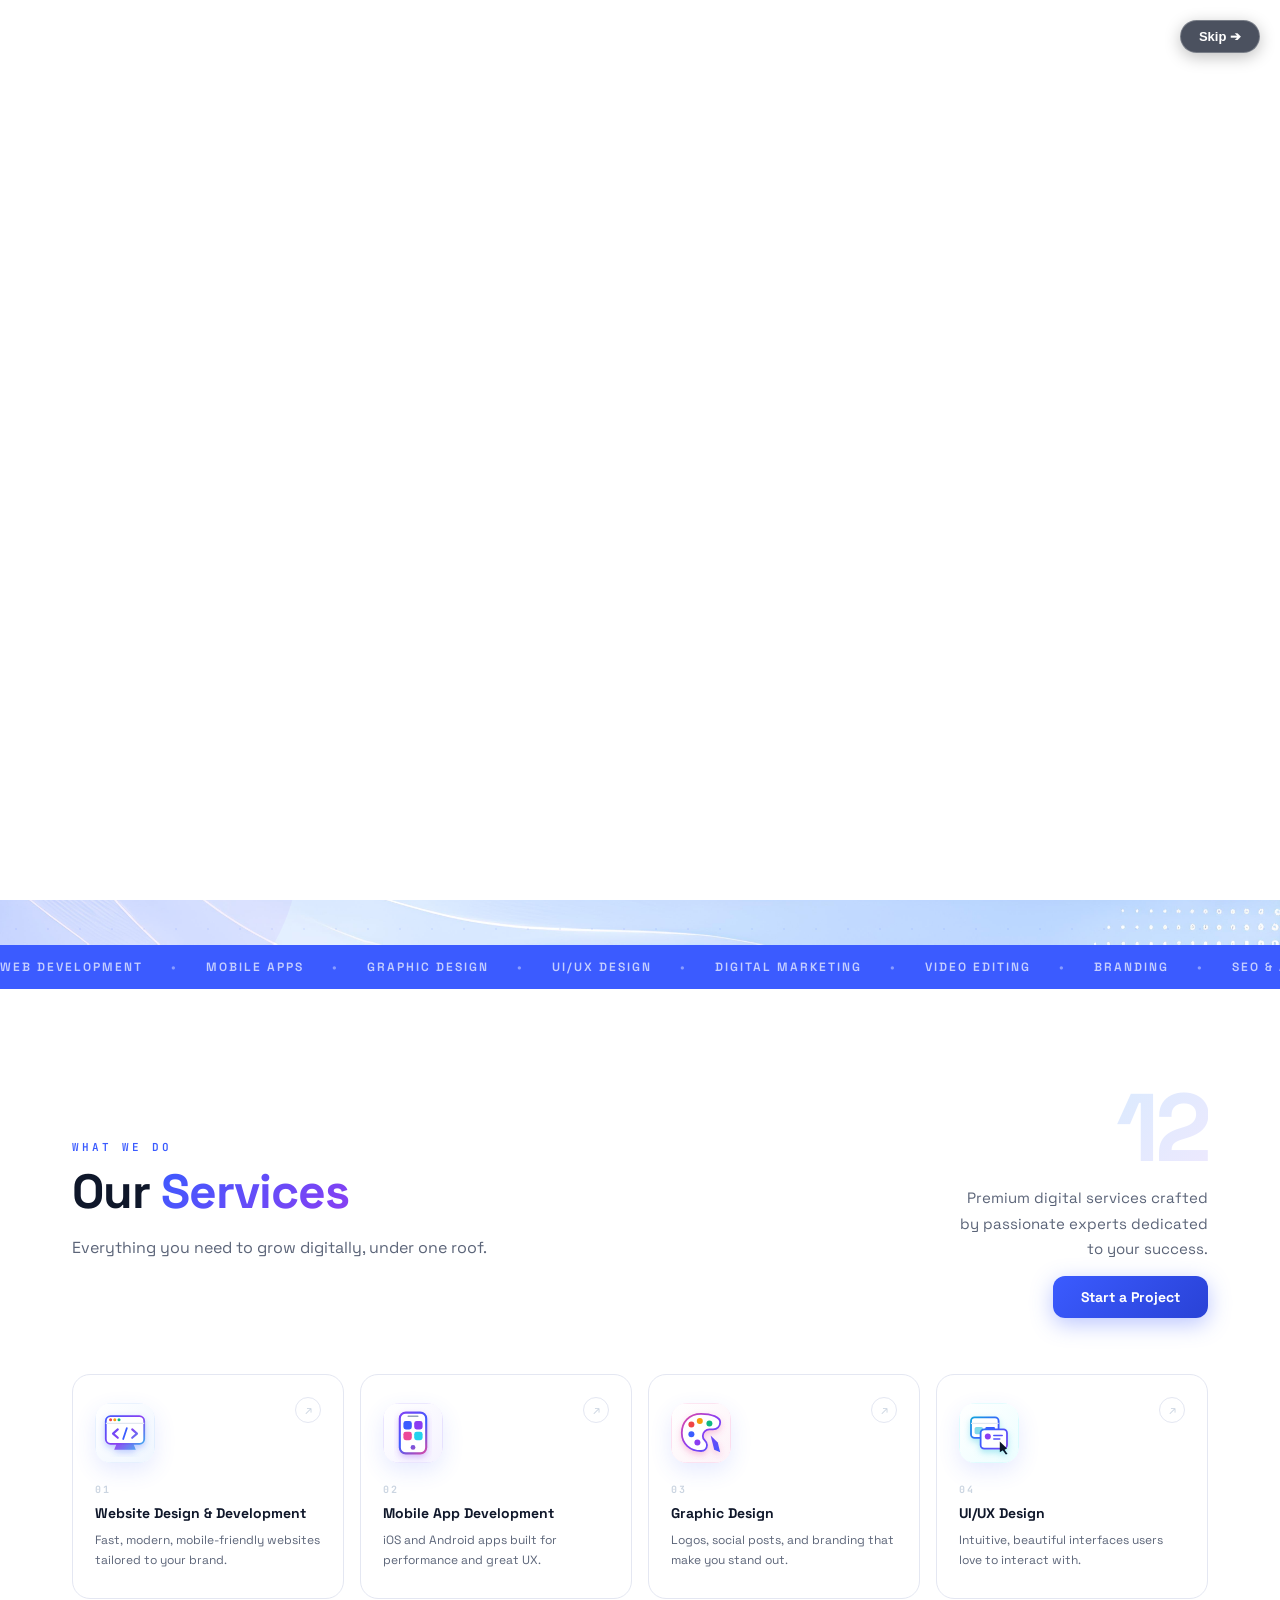
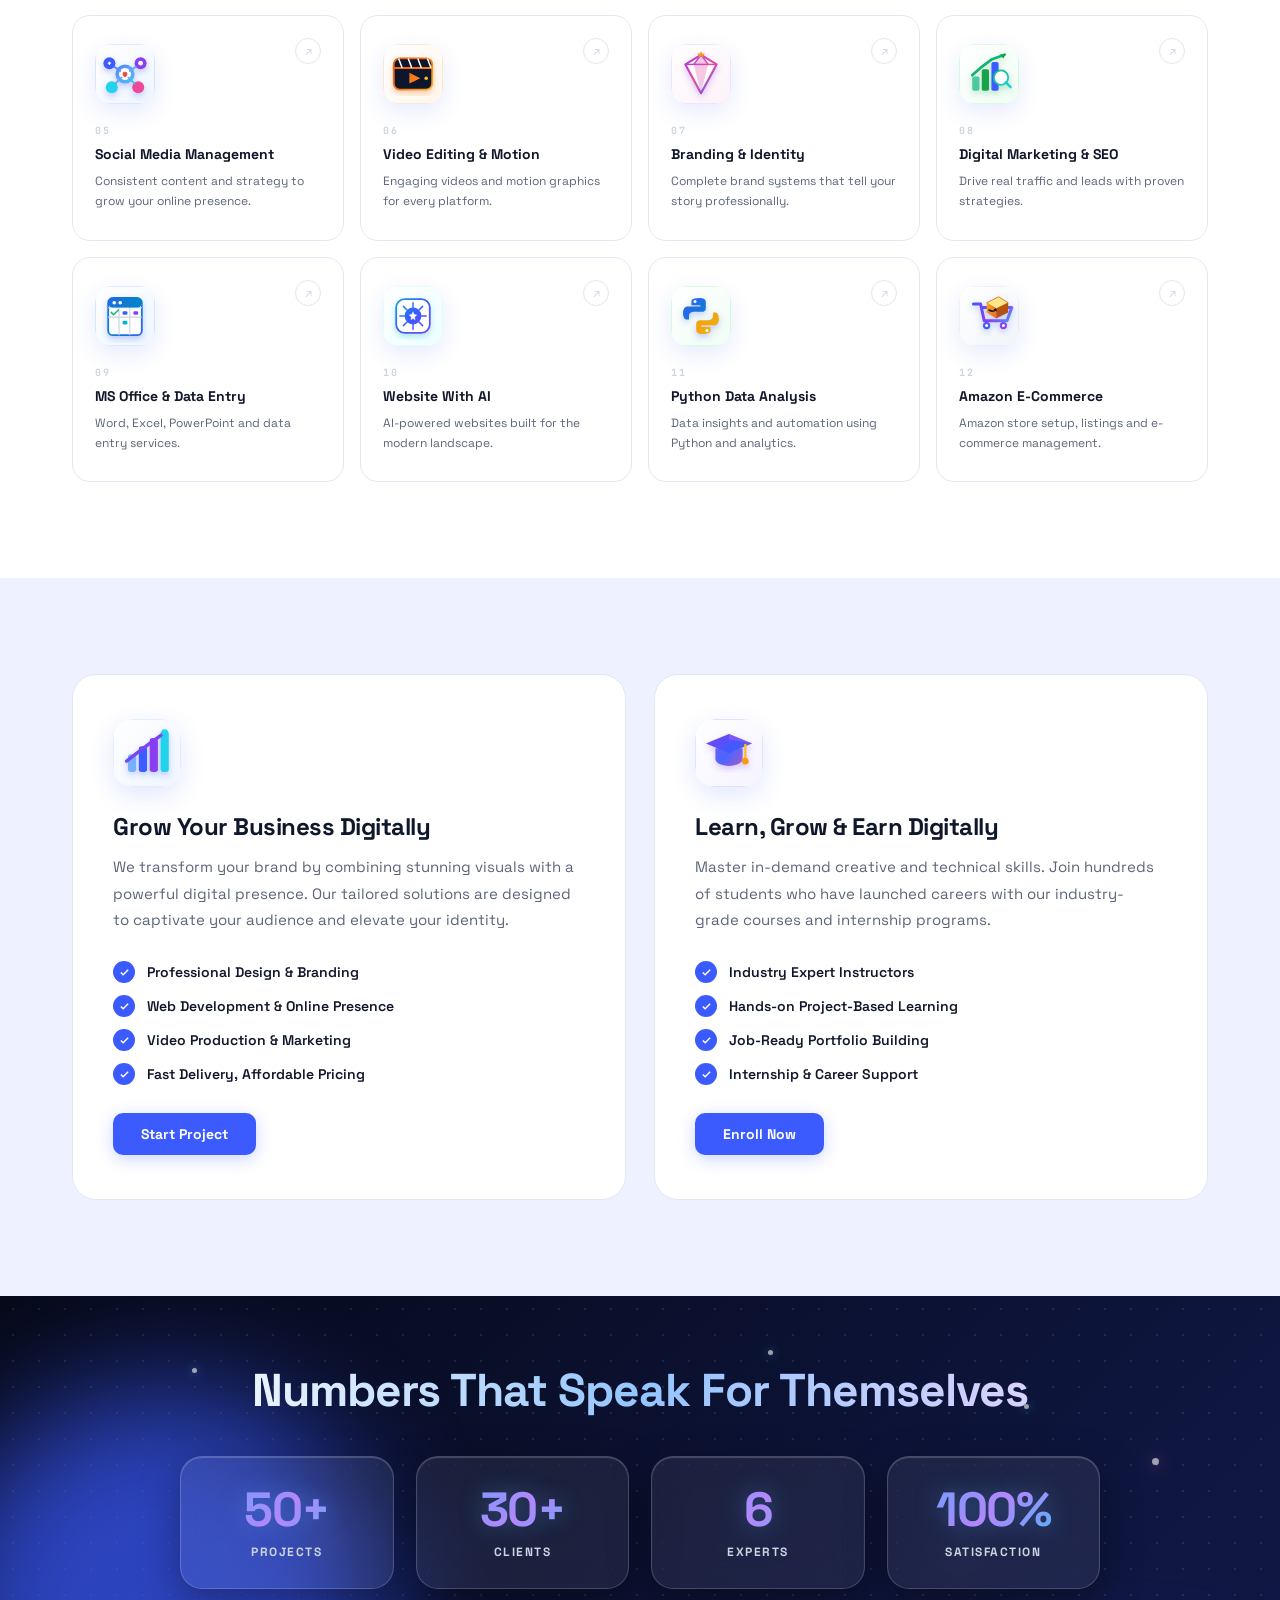
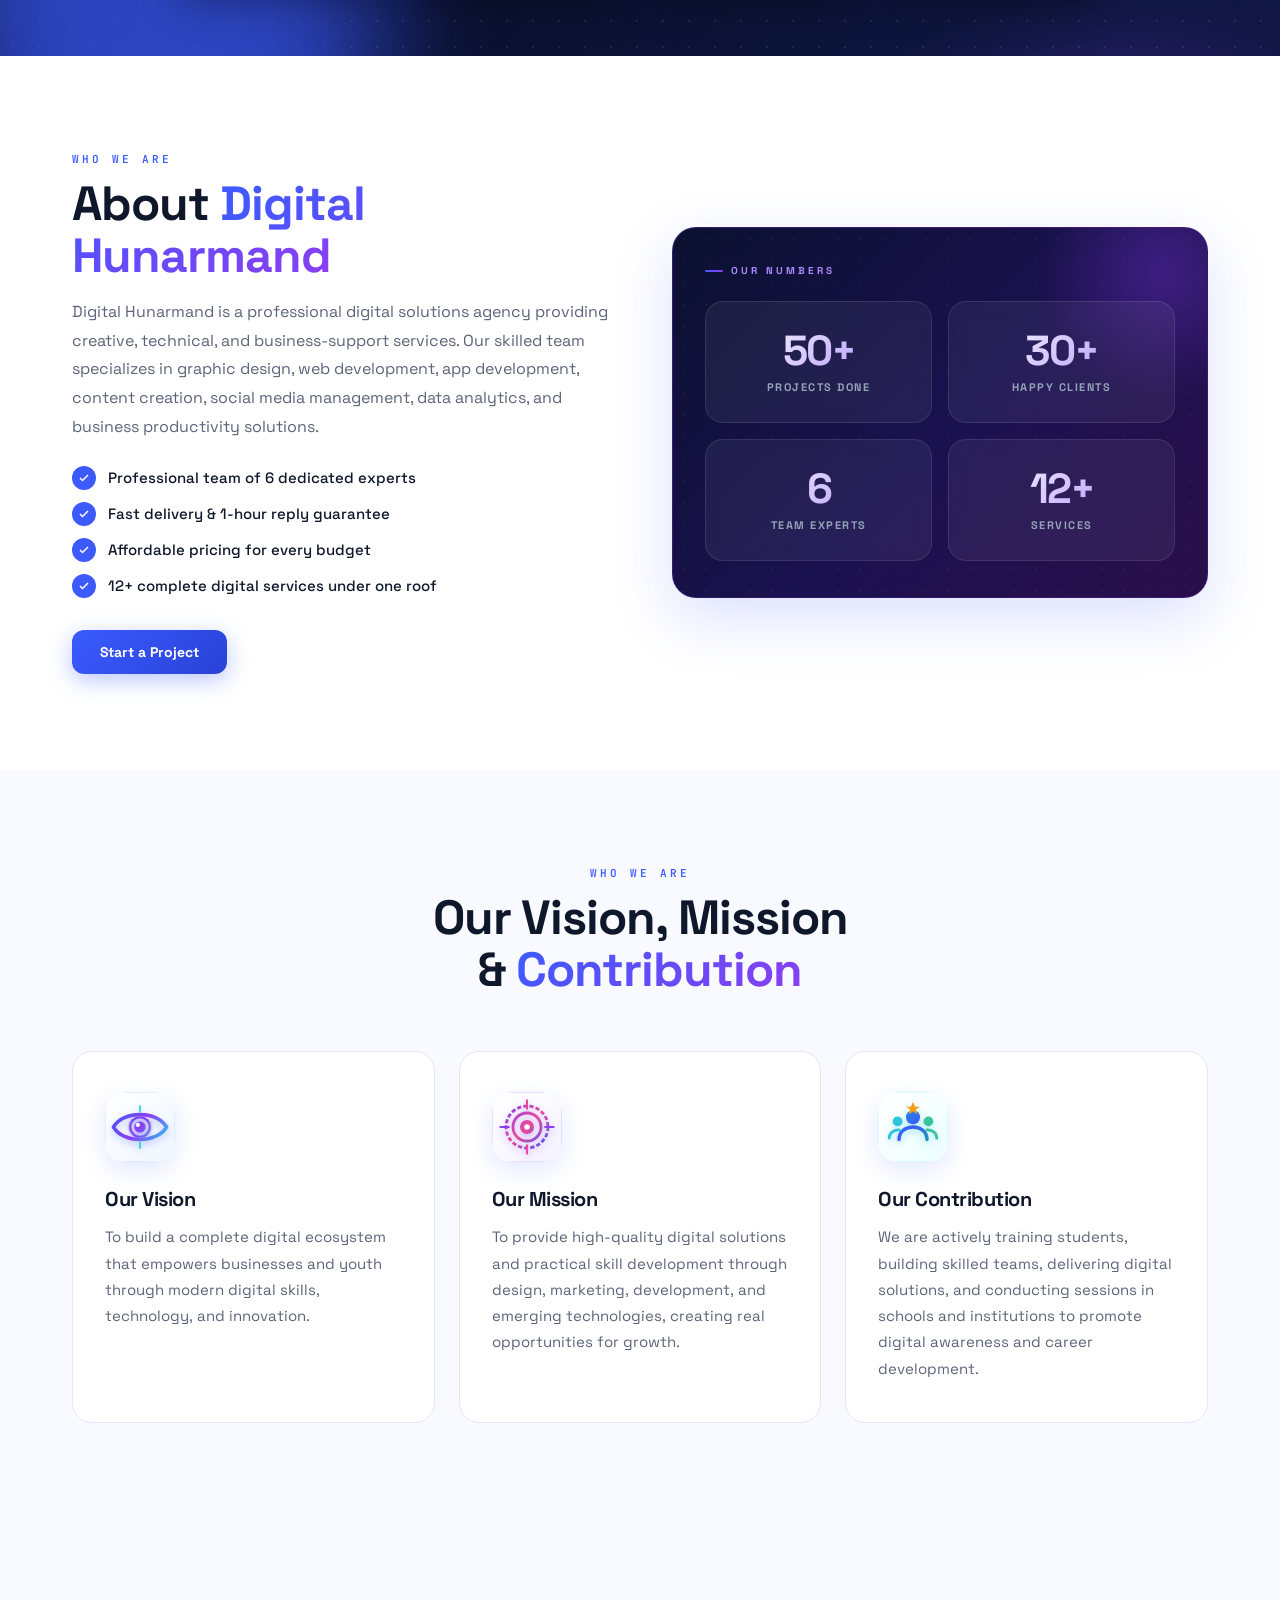
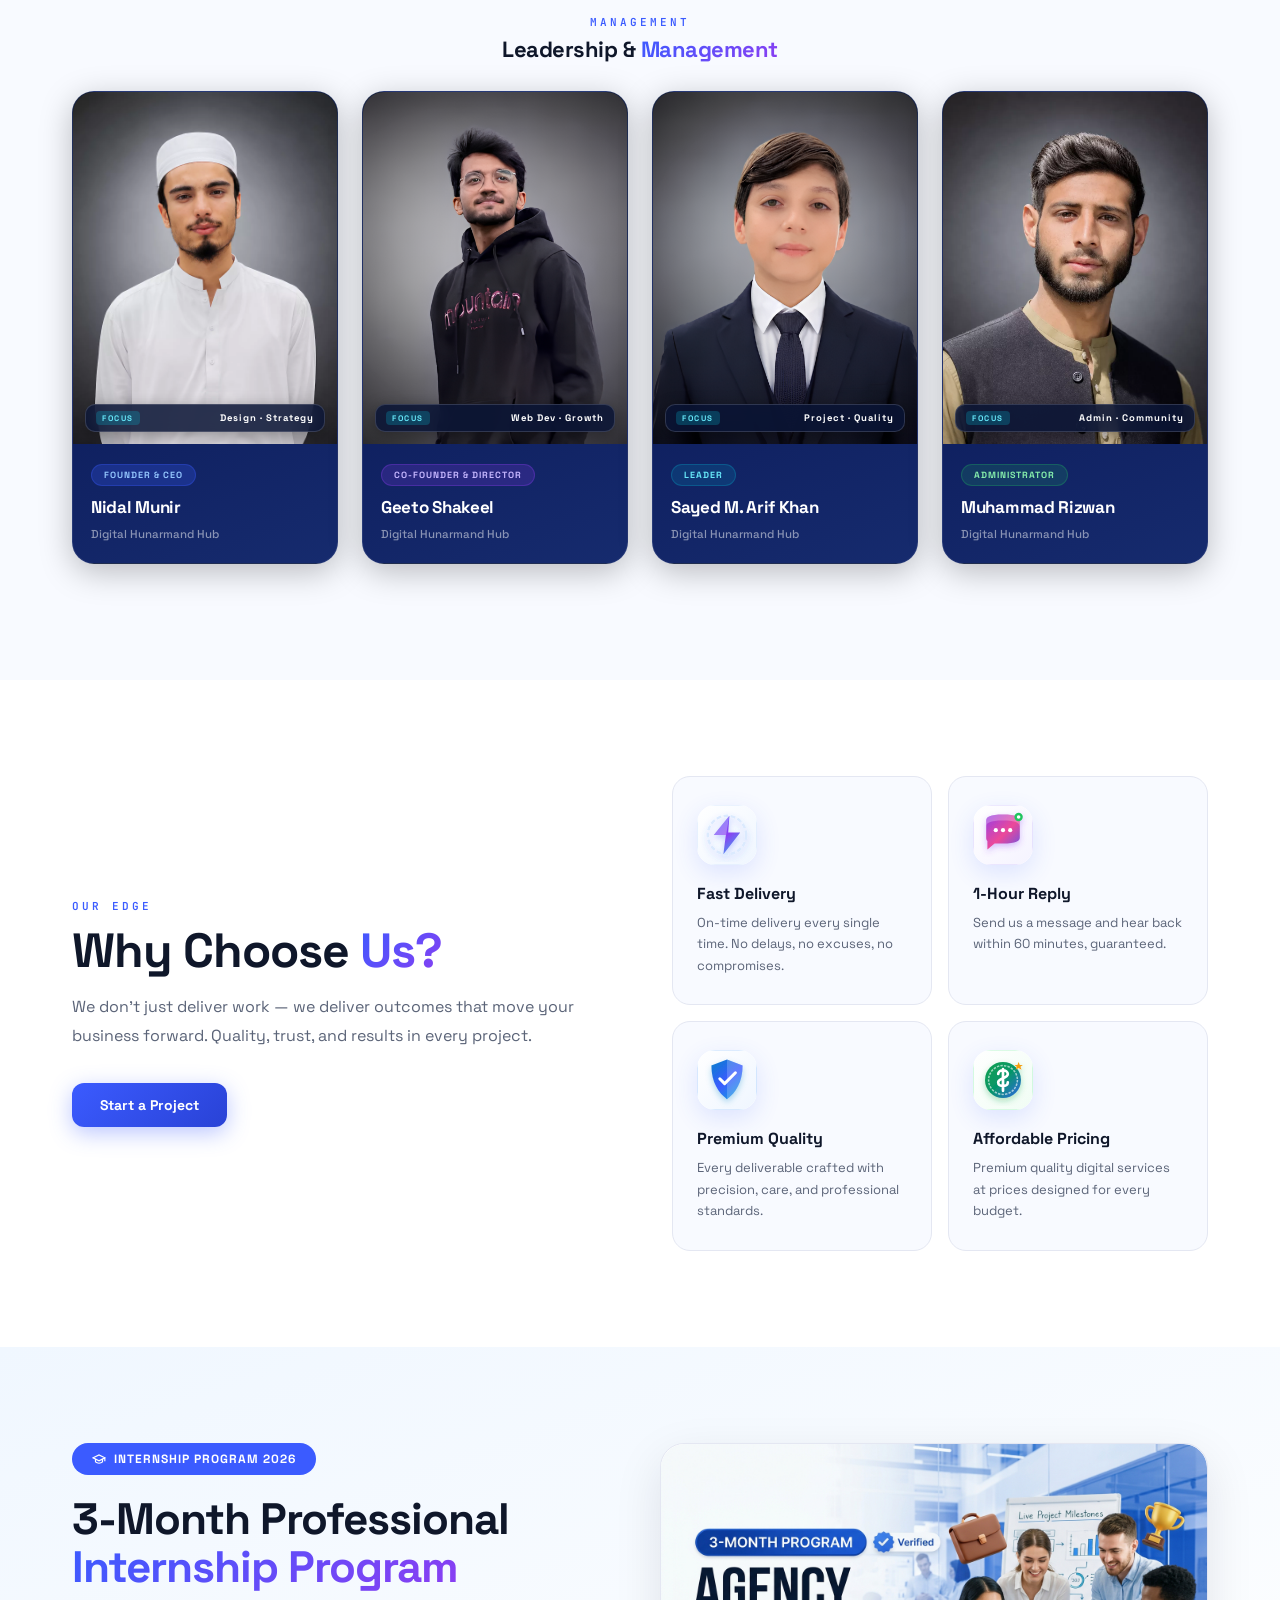
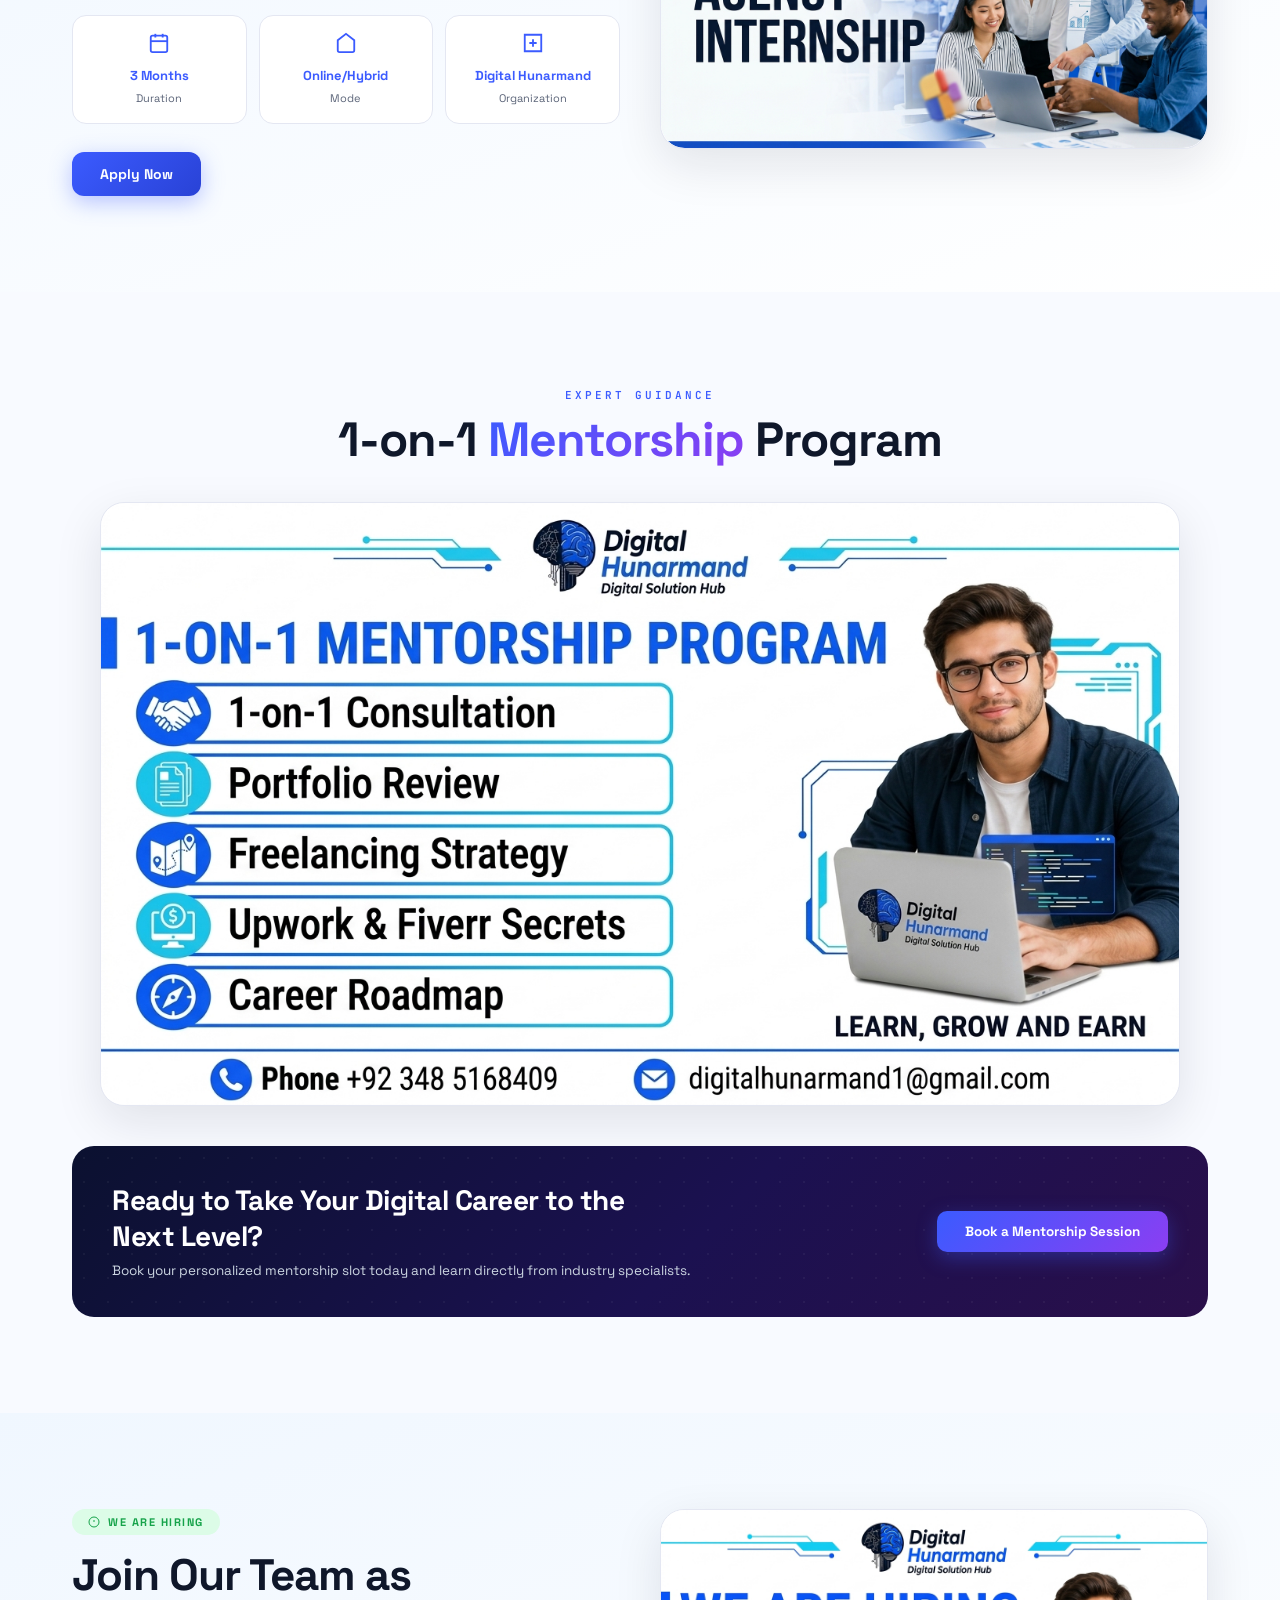
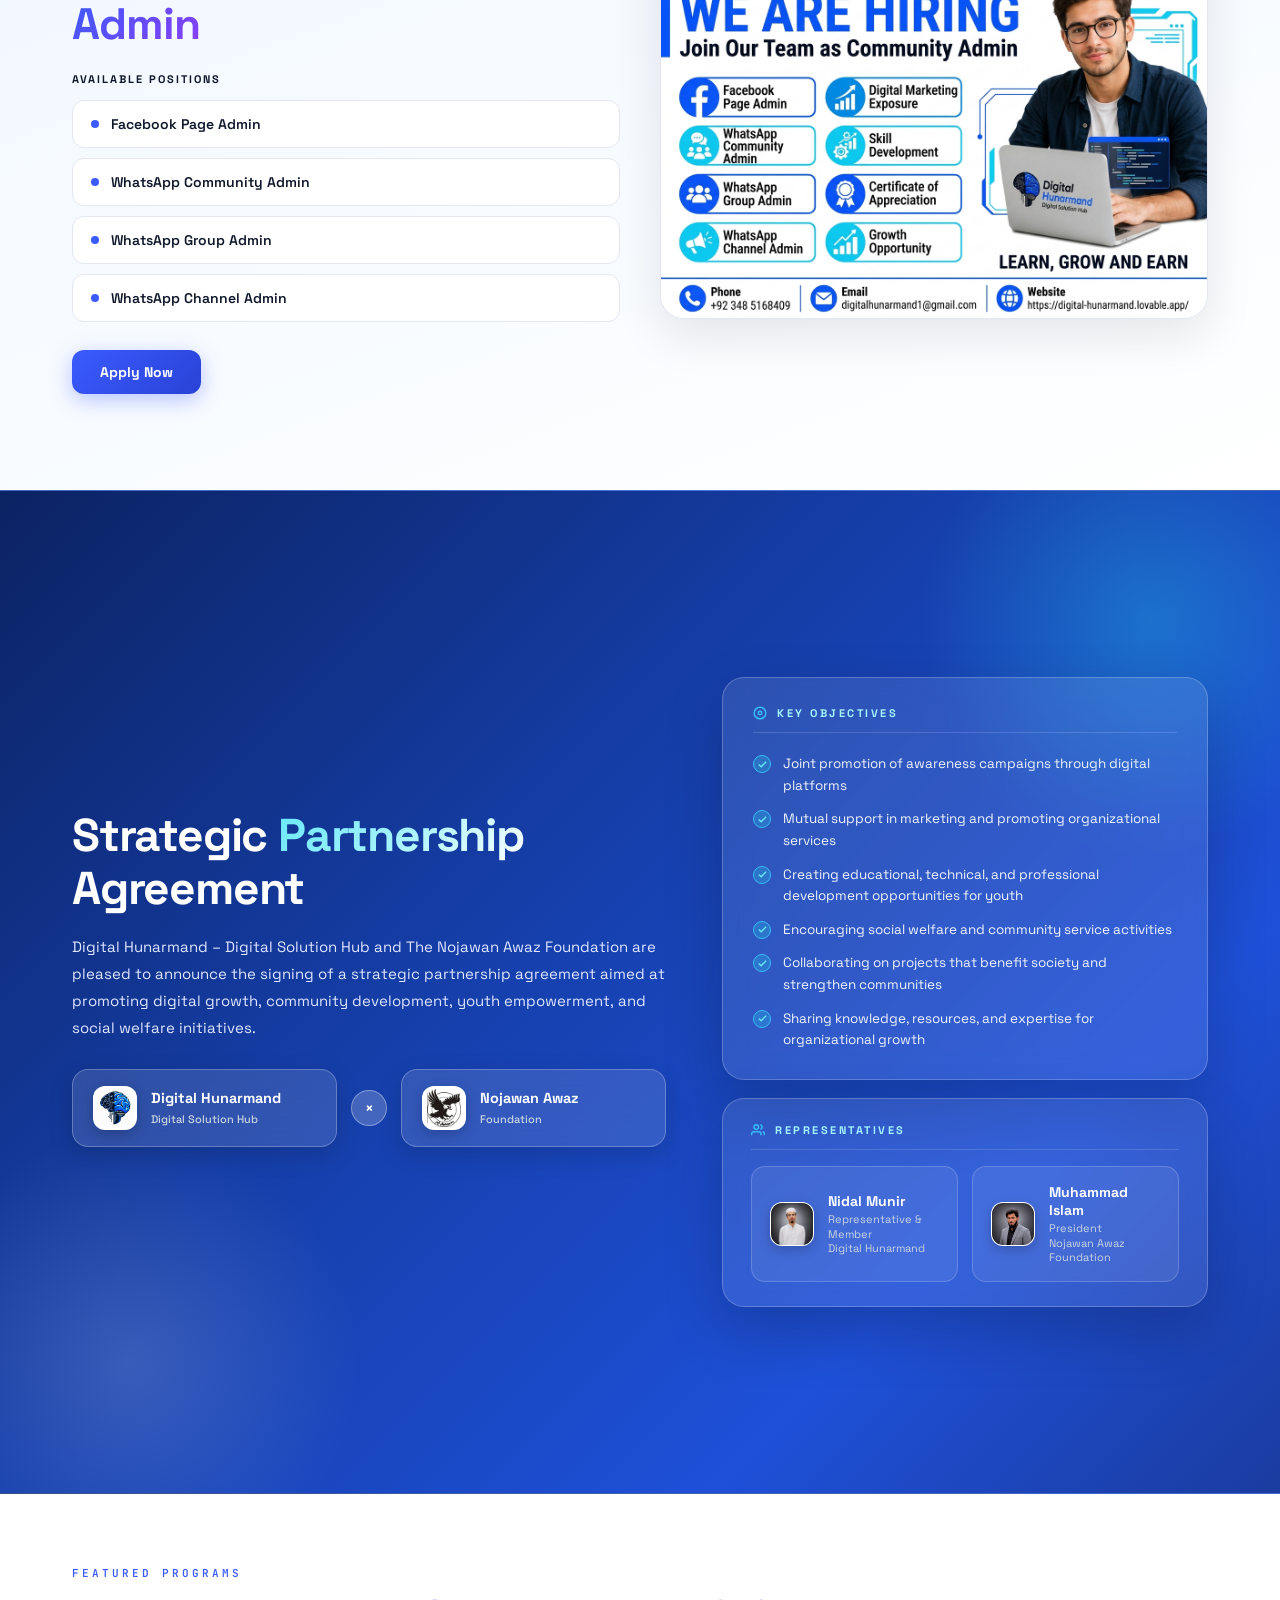
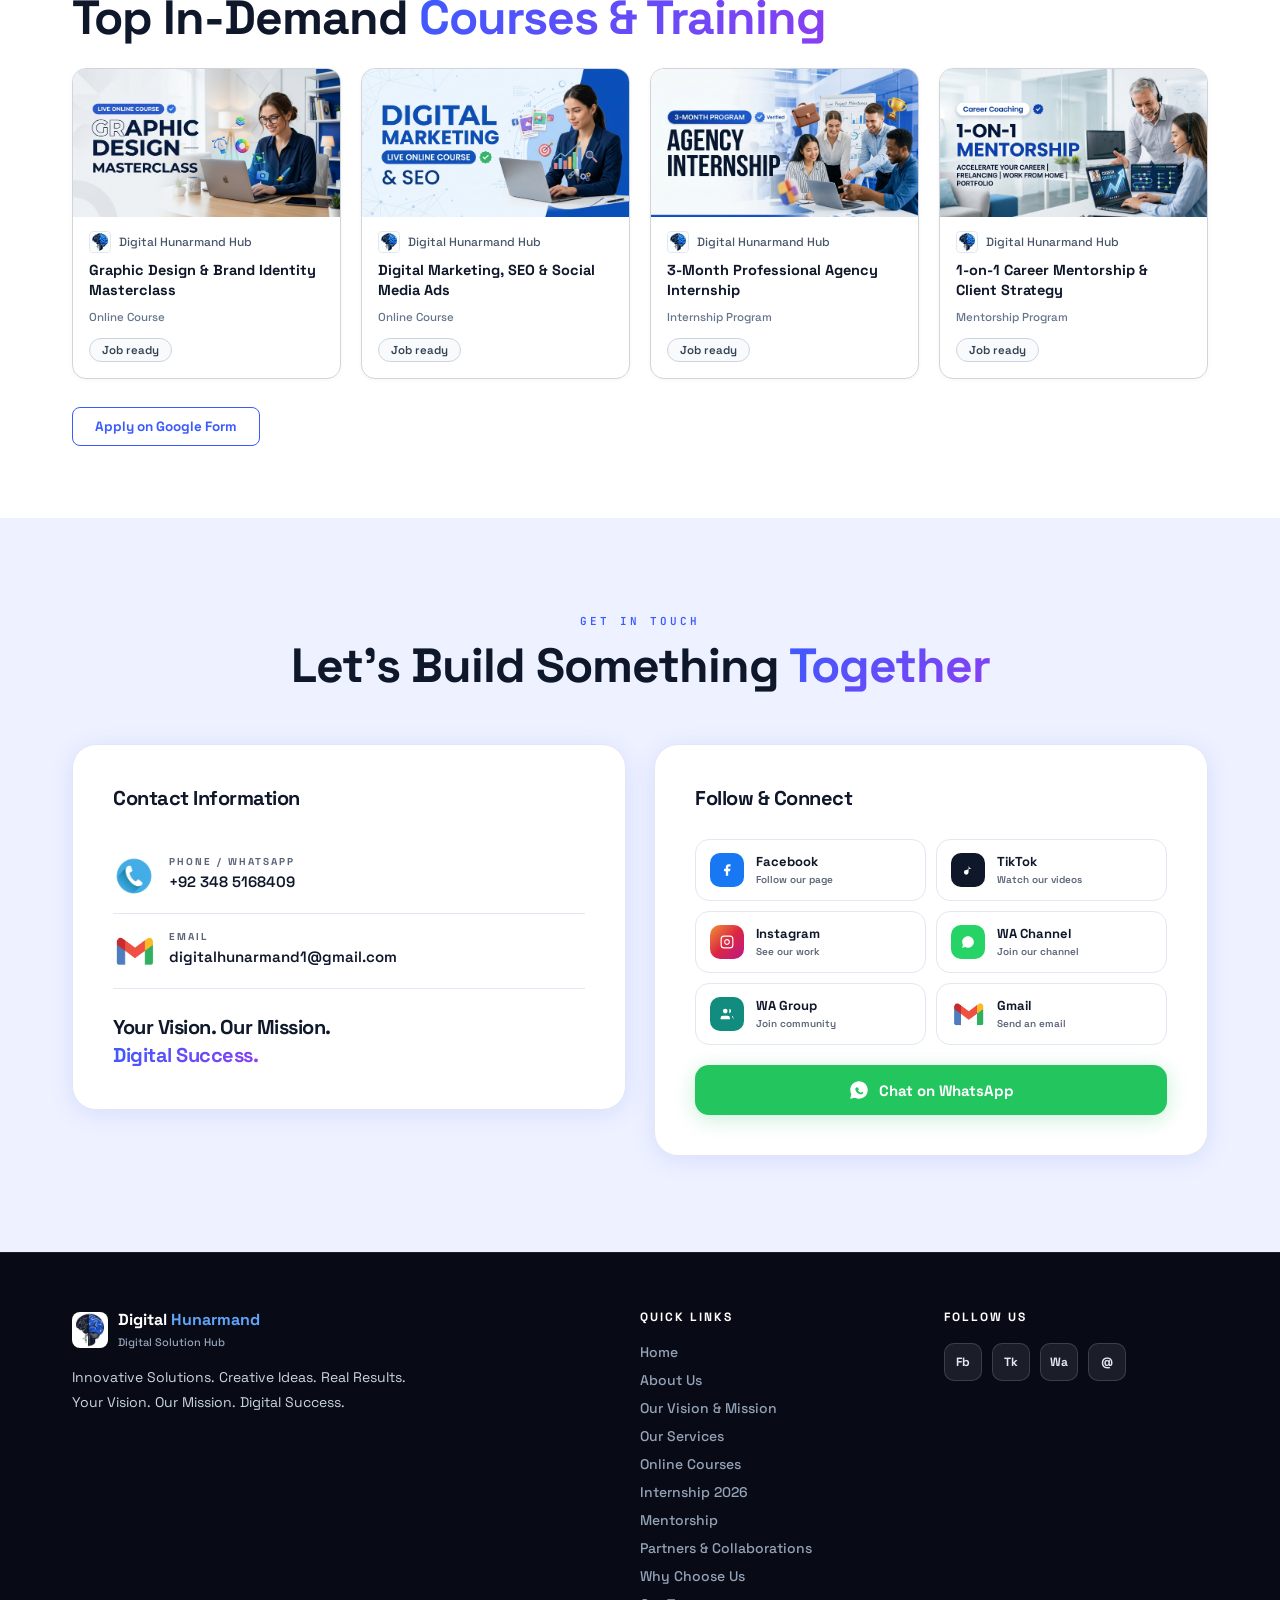
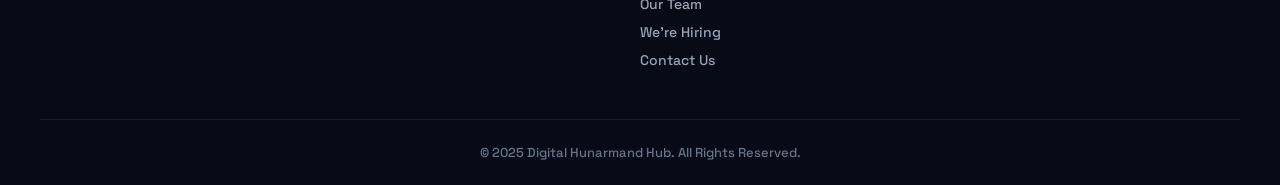
==== commit 8e2e36d2: "Add files via upload" ====
--- a/index.html
+++ b/index.html
@@ -705,12 +705,13 @@
 
   /* Header & Navigation */
   .nav{height:60px!important}
-  .nav-in{height:60px!important;padding:0 18px!important;width:100%!important;box-sizing:border-box!important}
-  .nav-logo{gap:8px!important}
-  .nav-ico{width:34px!important;height:34px!important}
-  .nav-txt strong{font-size:13px!important}
+  .nav-in{height:60px!important;padding:0 16px 0 16px!important;width:100%!important;box-sizing:border-box!important;display:flex!important;align-items:center!important;justify-content:space-between!important}
+  .nav-logo{gap:8px!important;flex-shrink:0!important;margin-left:0!important}
+  .nav-ico{width:32px!important;height:32px!important}
+  .nav-txt strong{font-size:12.5px!important}
   .nav-txt small{font-size:9px!important}
-  .hbg{display:flex!important;width:38px!important;height:38px!important;margin-left:auto!important;margin-right:0!important}
+  .nav-btn{display:none!important}
+  .hbg{display:flex!important;width:38px!important;height:38px!important;flex-shrink:0!important;margin-left:auto!important;margin-right:0!important}
   .nav-ul{display:none!important}
   .nav-ul.open{display:flex!important;flex-direction:column!important;position:fixed!important;top:60px!important;left:0!important;right:0!important;width:100%!important;background:rgba(255,255,255,0.98)!important;backdrop-filter:blur(24px)!important;-webkit-backdrop-filter:blur(24px)!important;border-radius:0 0 20px 20px!important;padding:14px 18px 20px!important;box-shadow:0 18px 48px rgba(0,0,0,0.18)!important;border-bottom:1.5px solid rgba(59,91,255,0.15)!important;gap:6px!important;z-index:9999!important;max-height:calc(100vh - 70px)!important;overflow-y:auto!important;animation:drawerSlide .3s cubic-bezier(0.2,0.8,0.2,1)!important}
   .nav-ul.open li{width:100%!important}
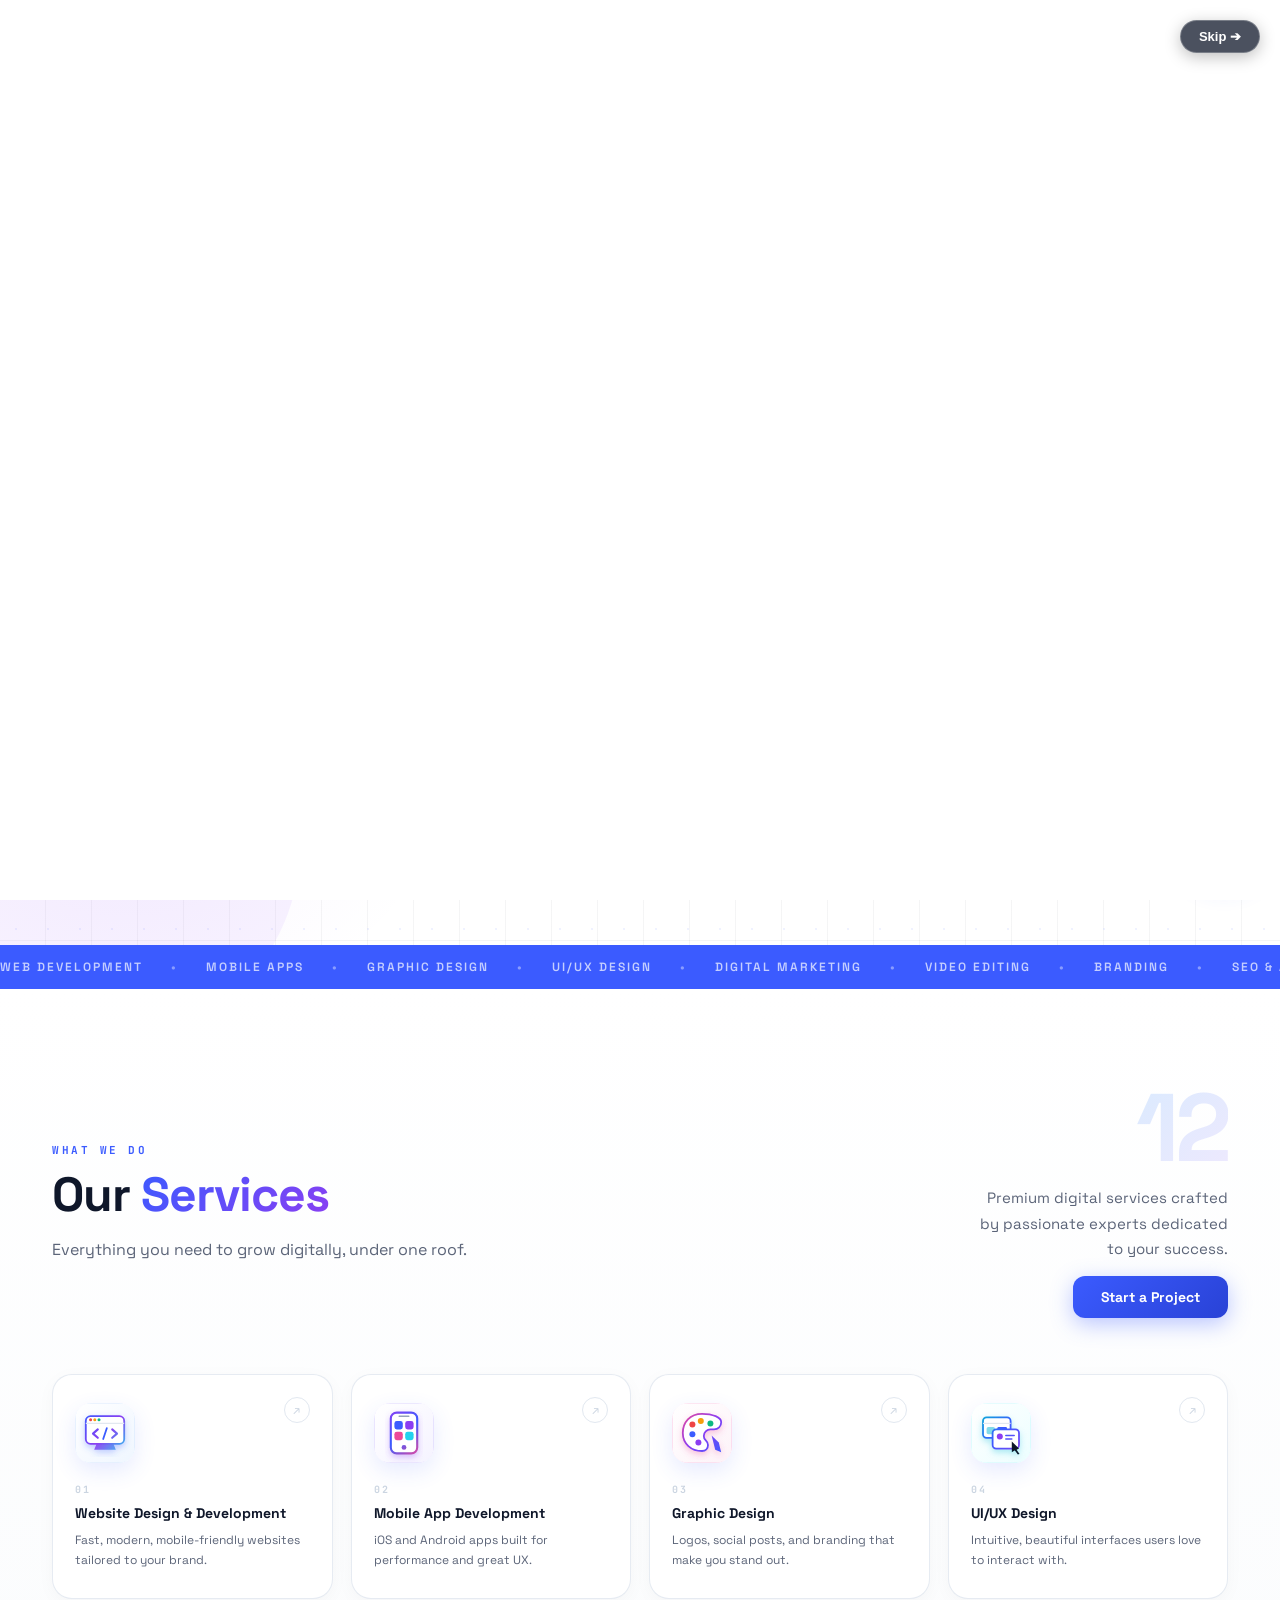
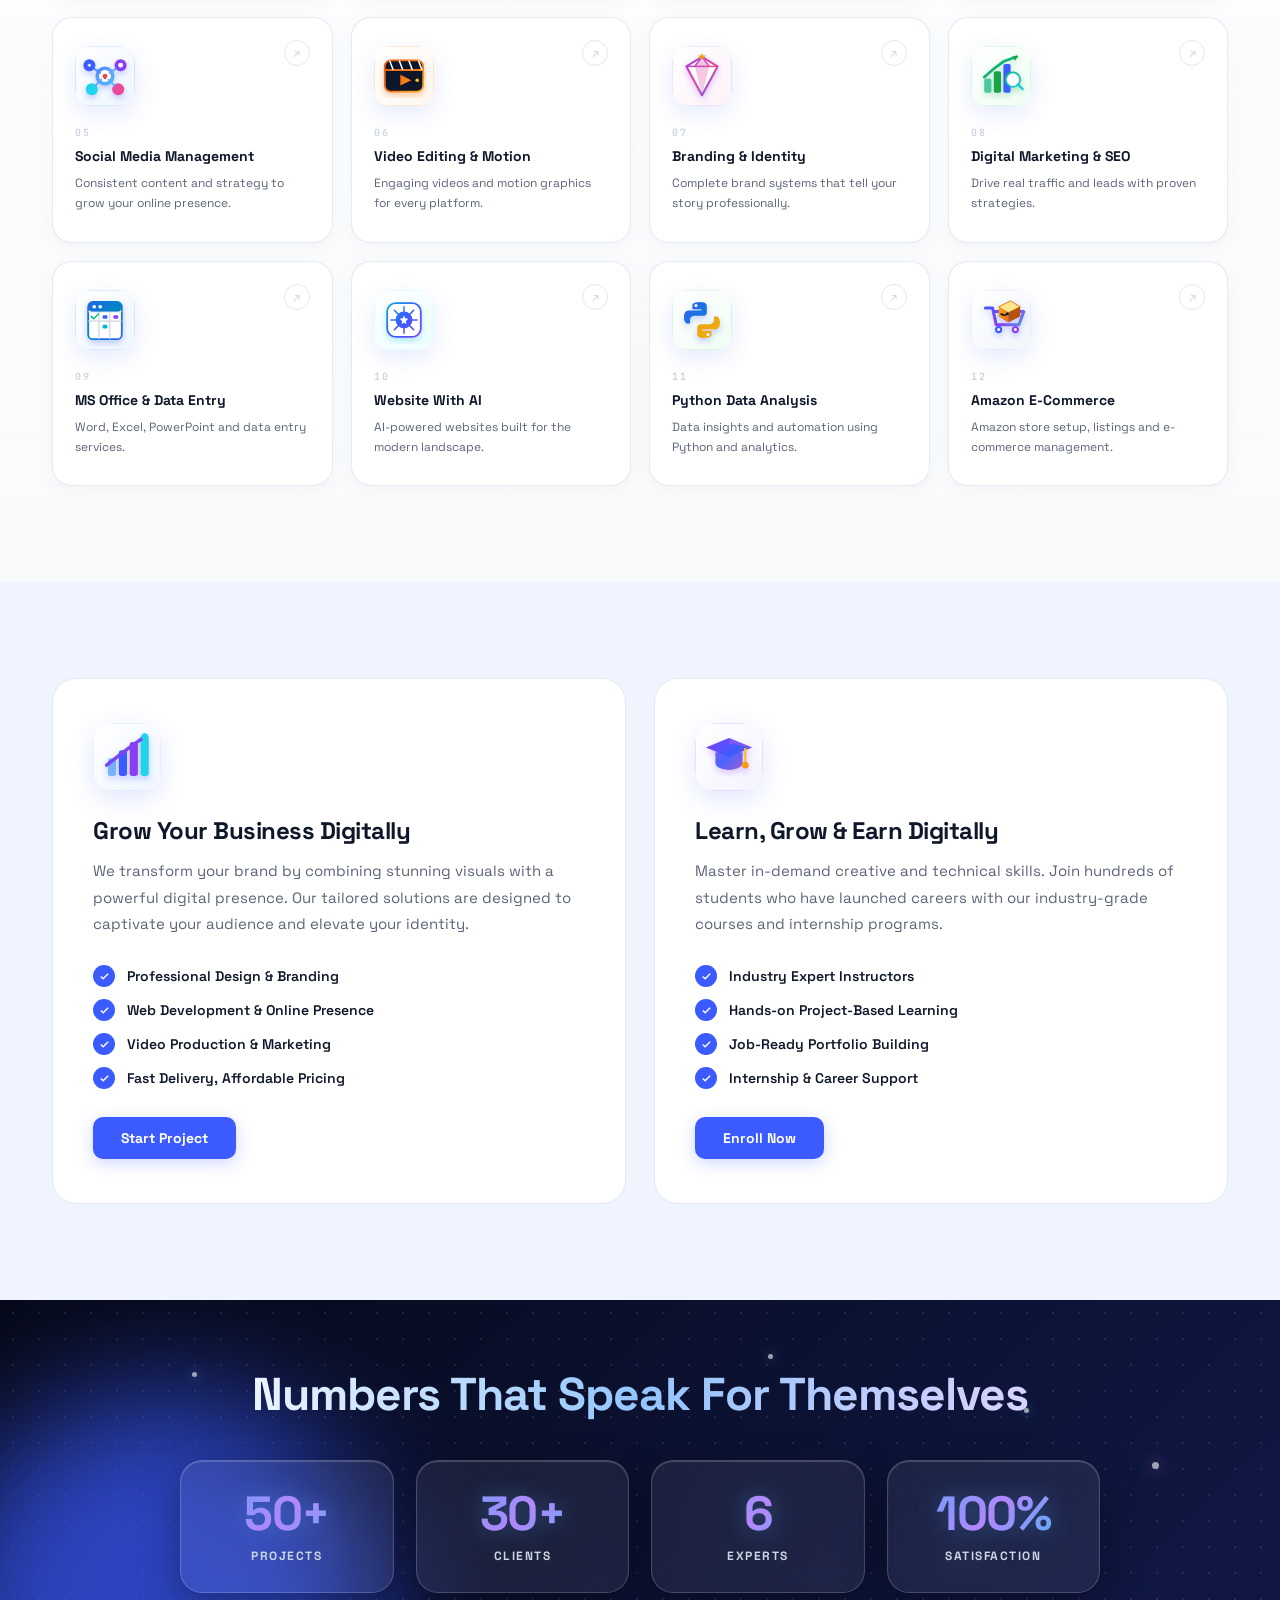
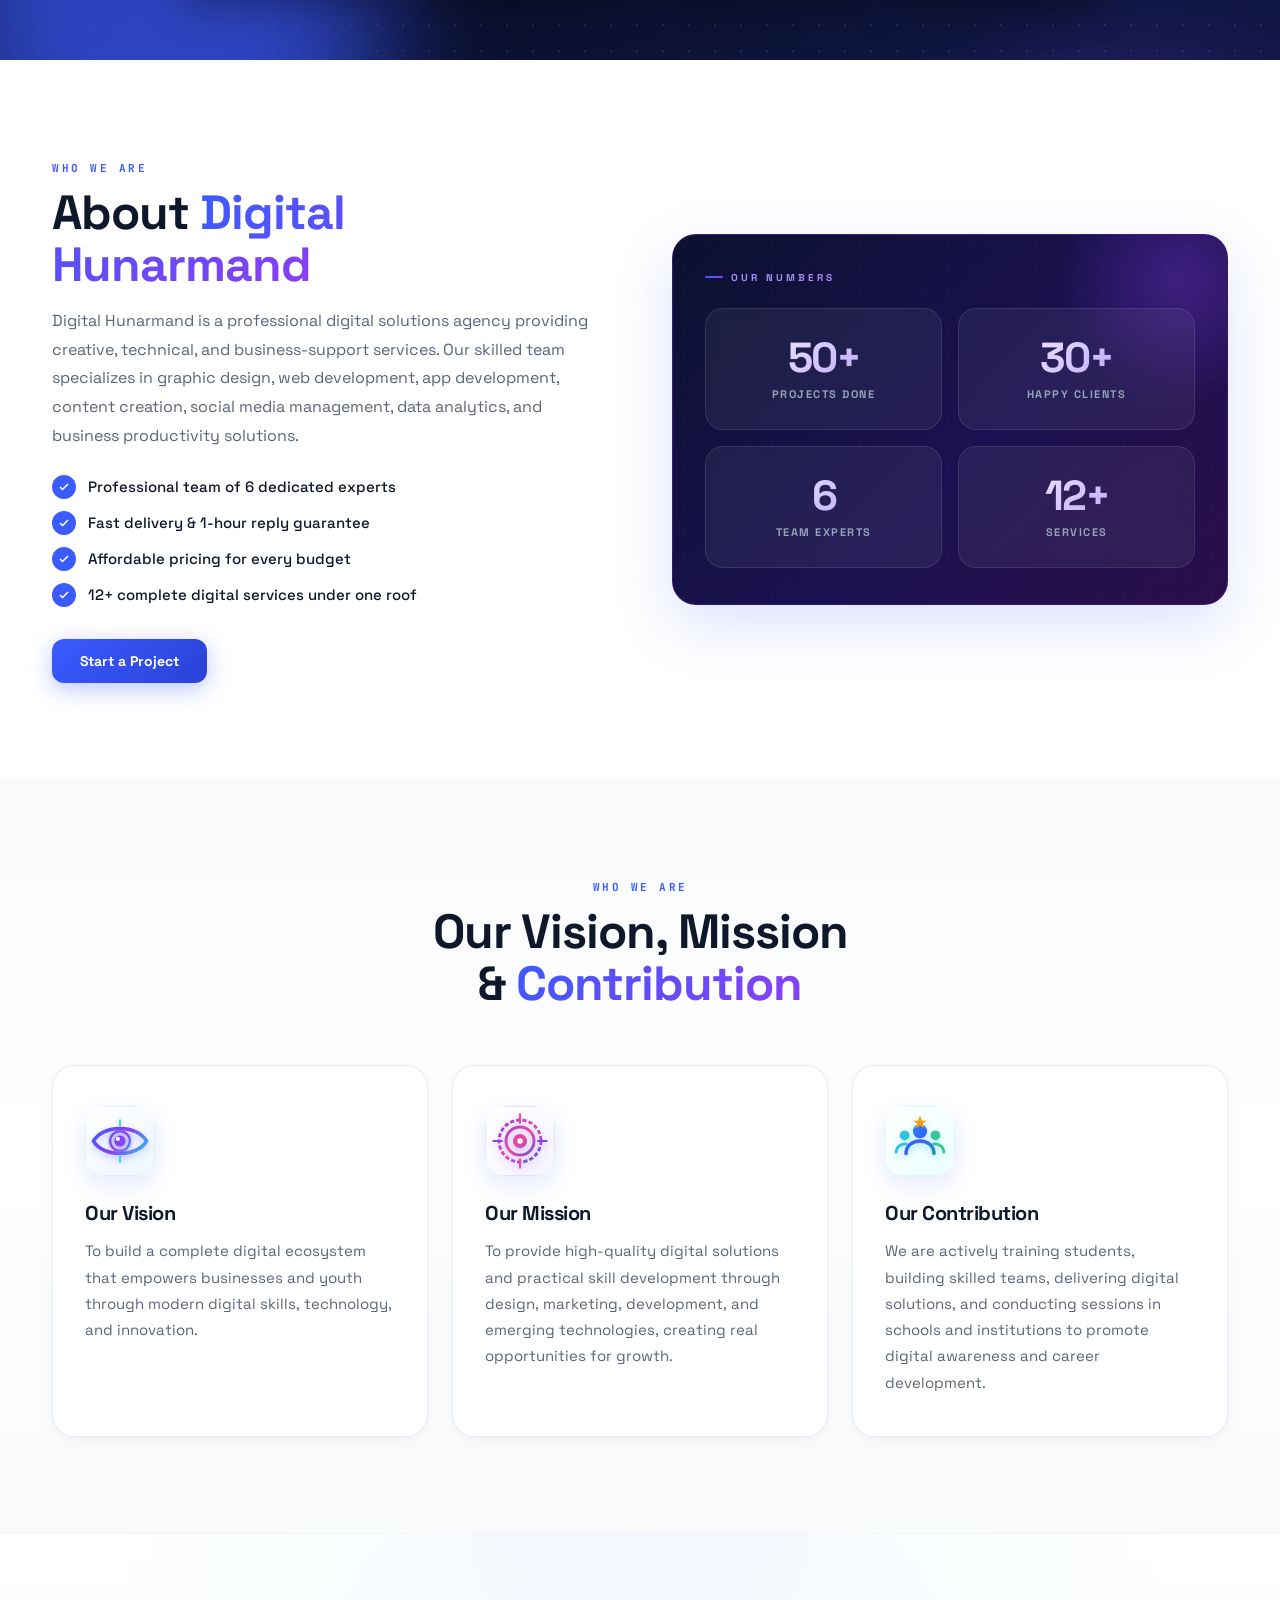
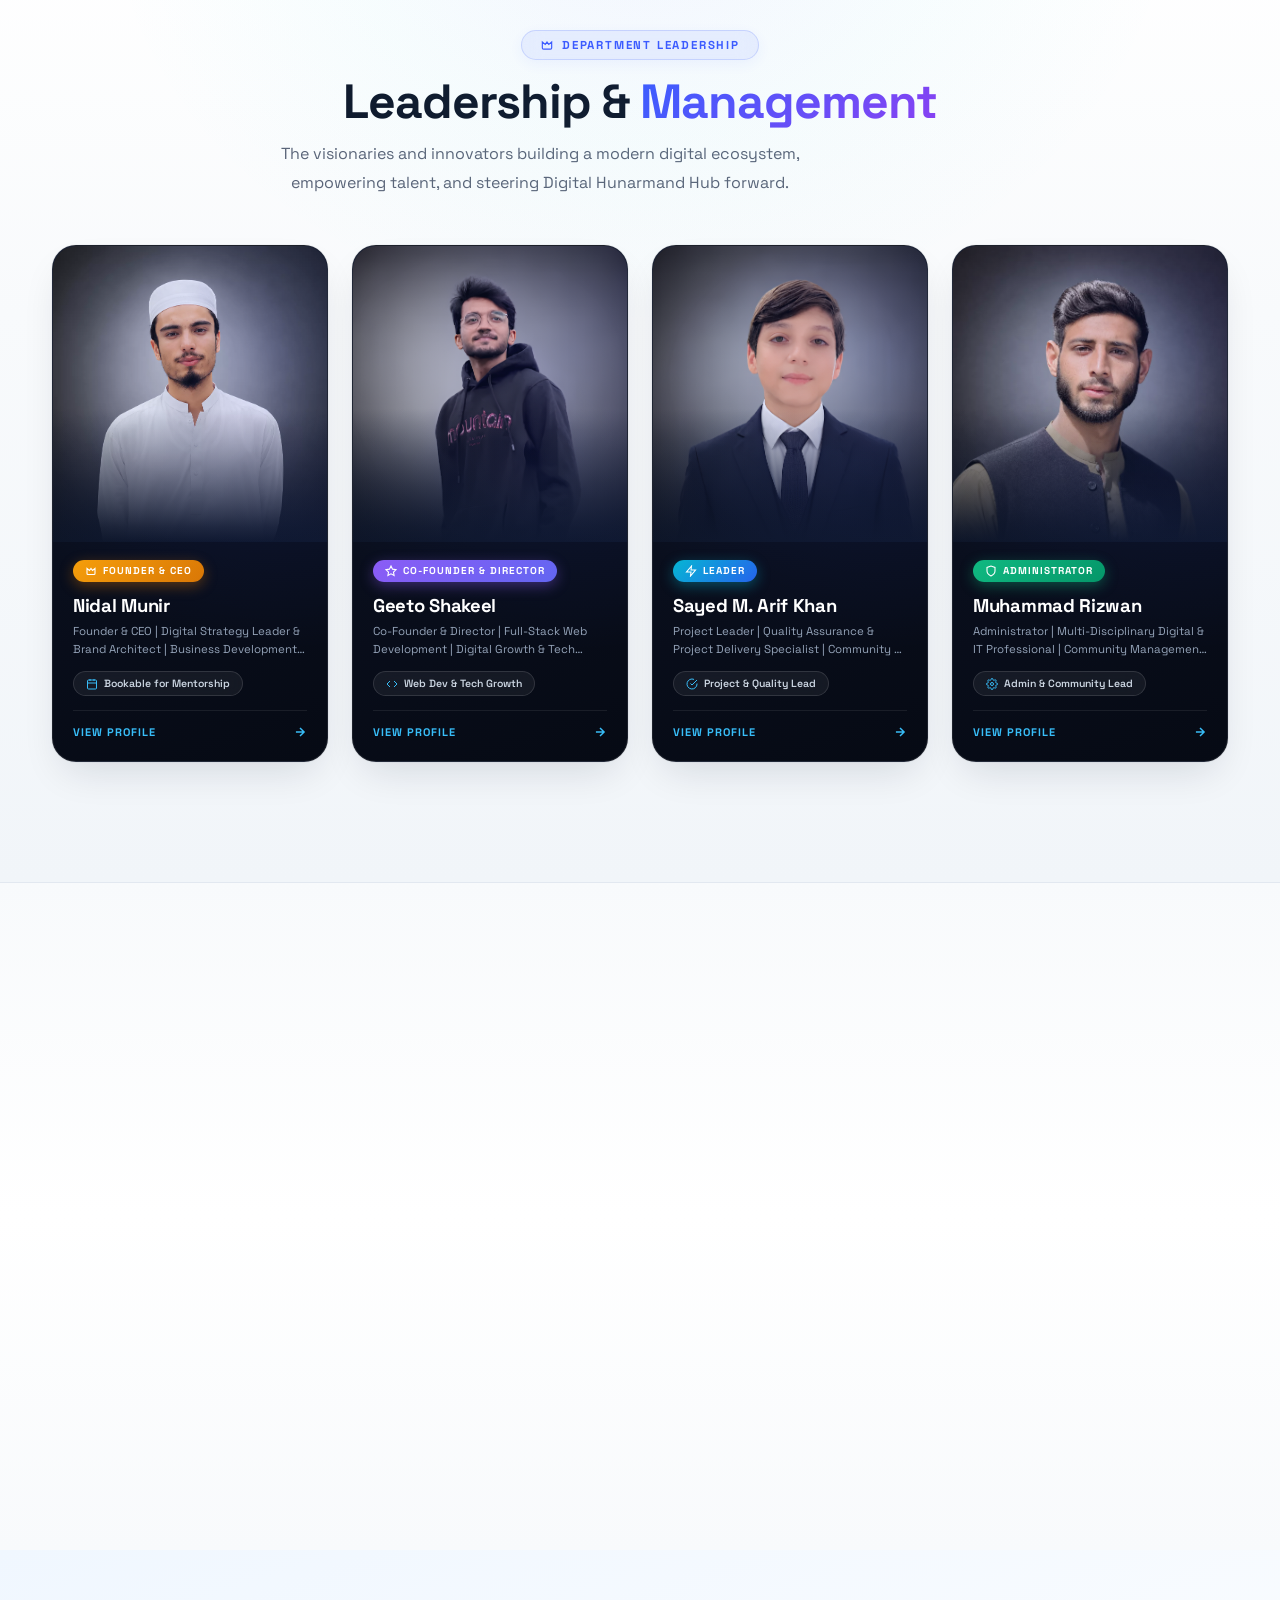
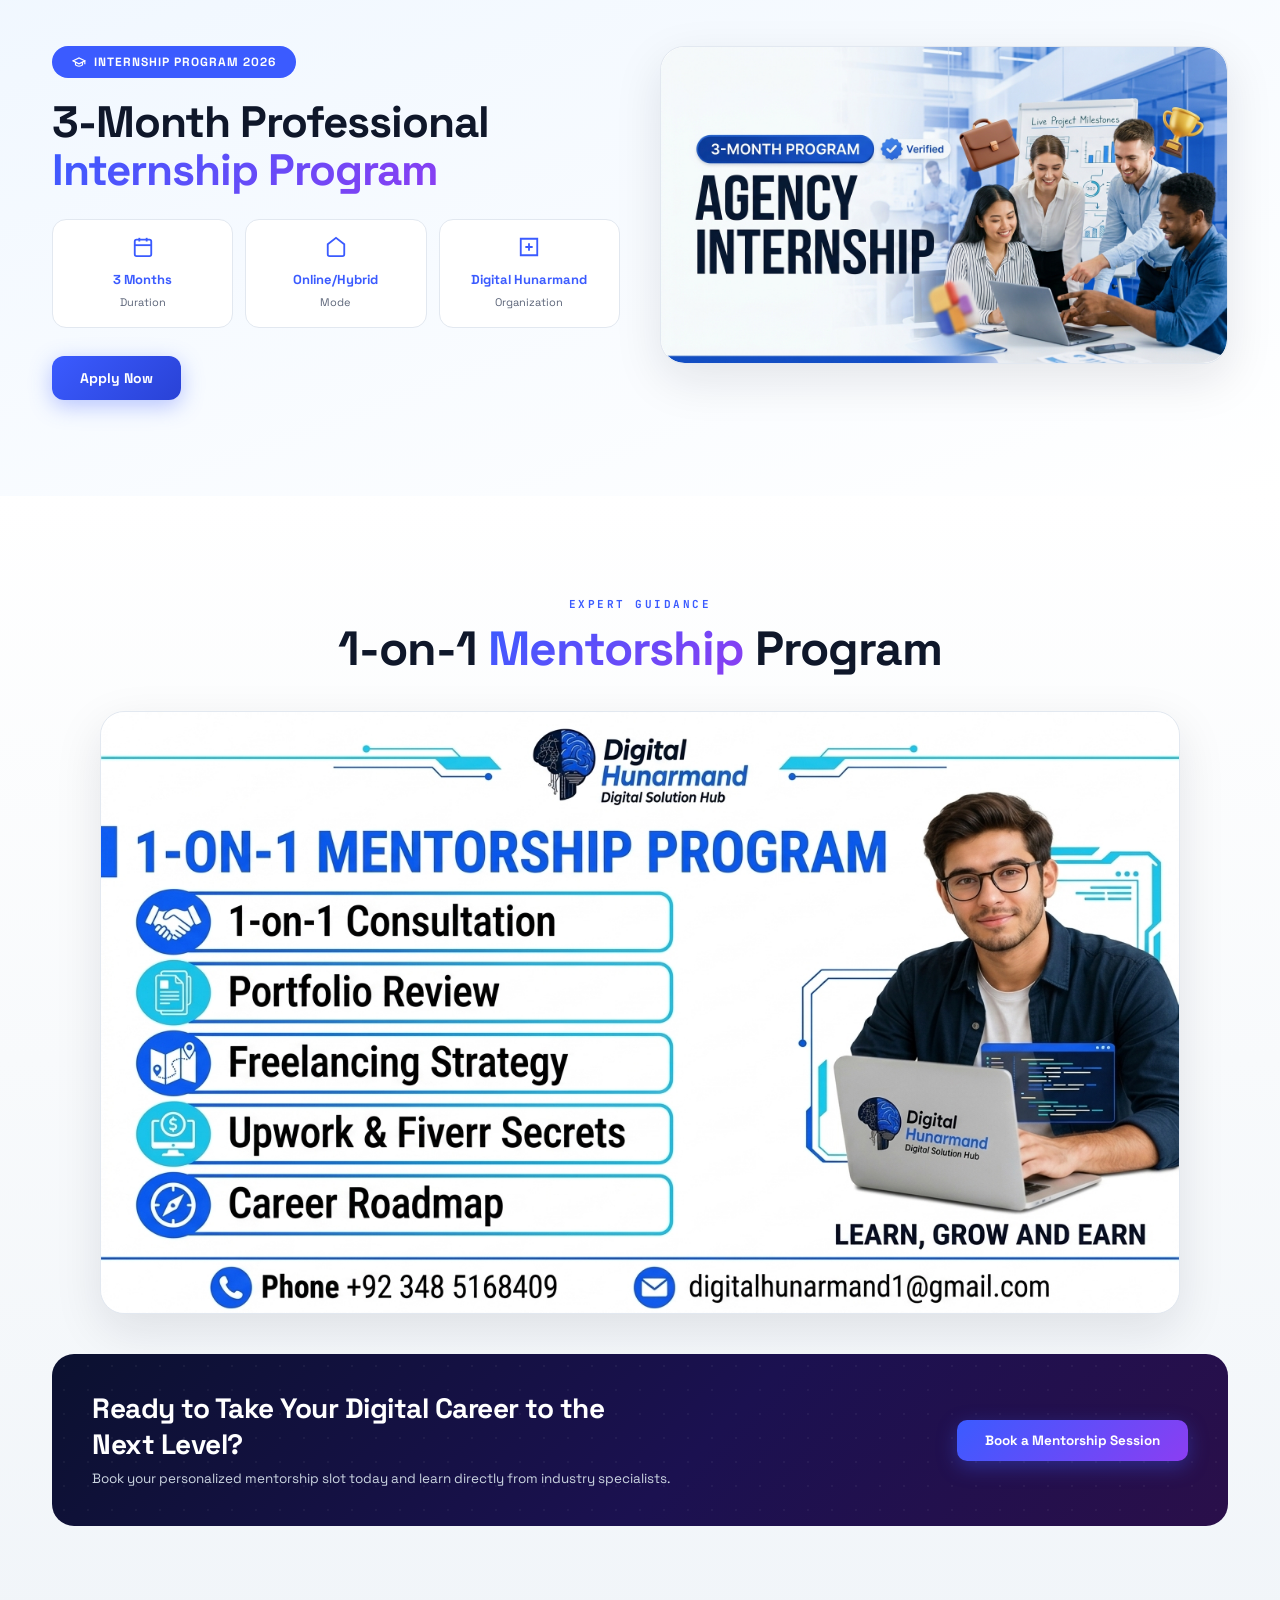
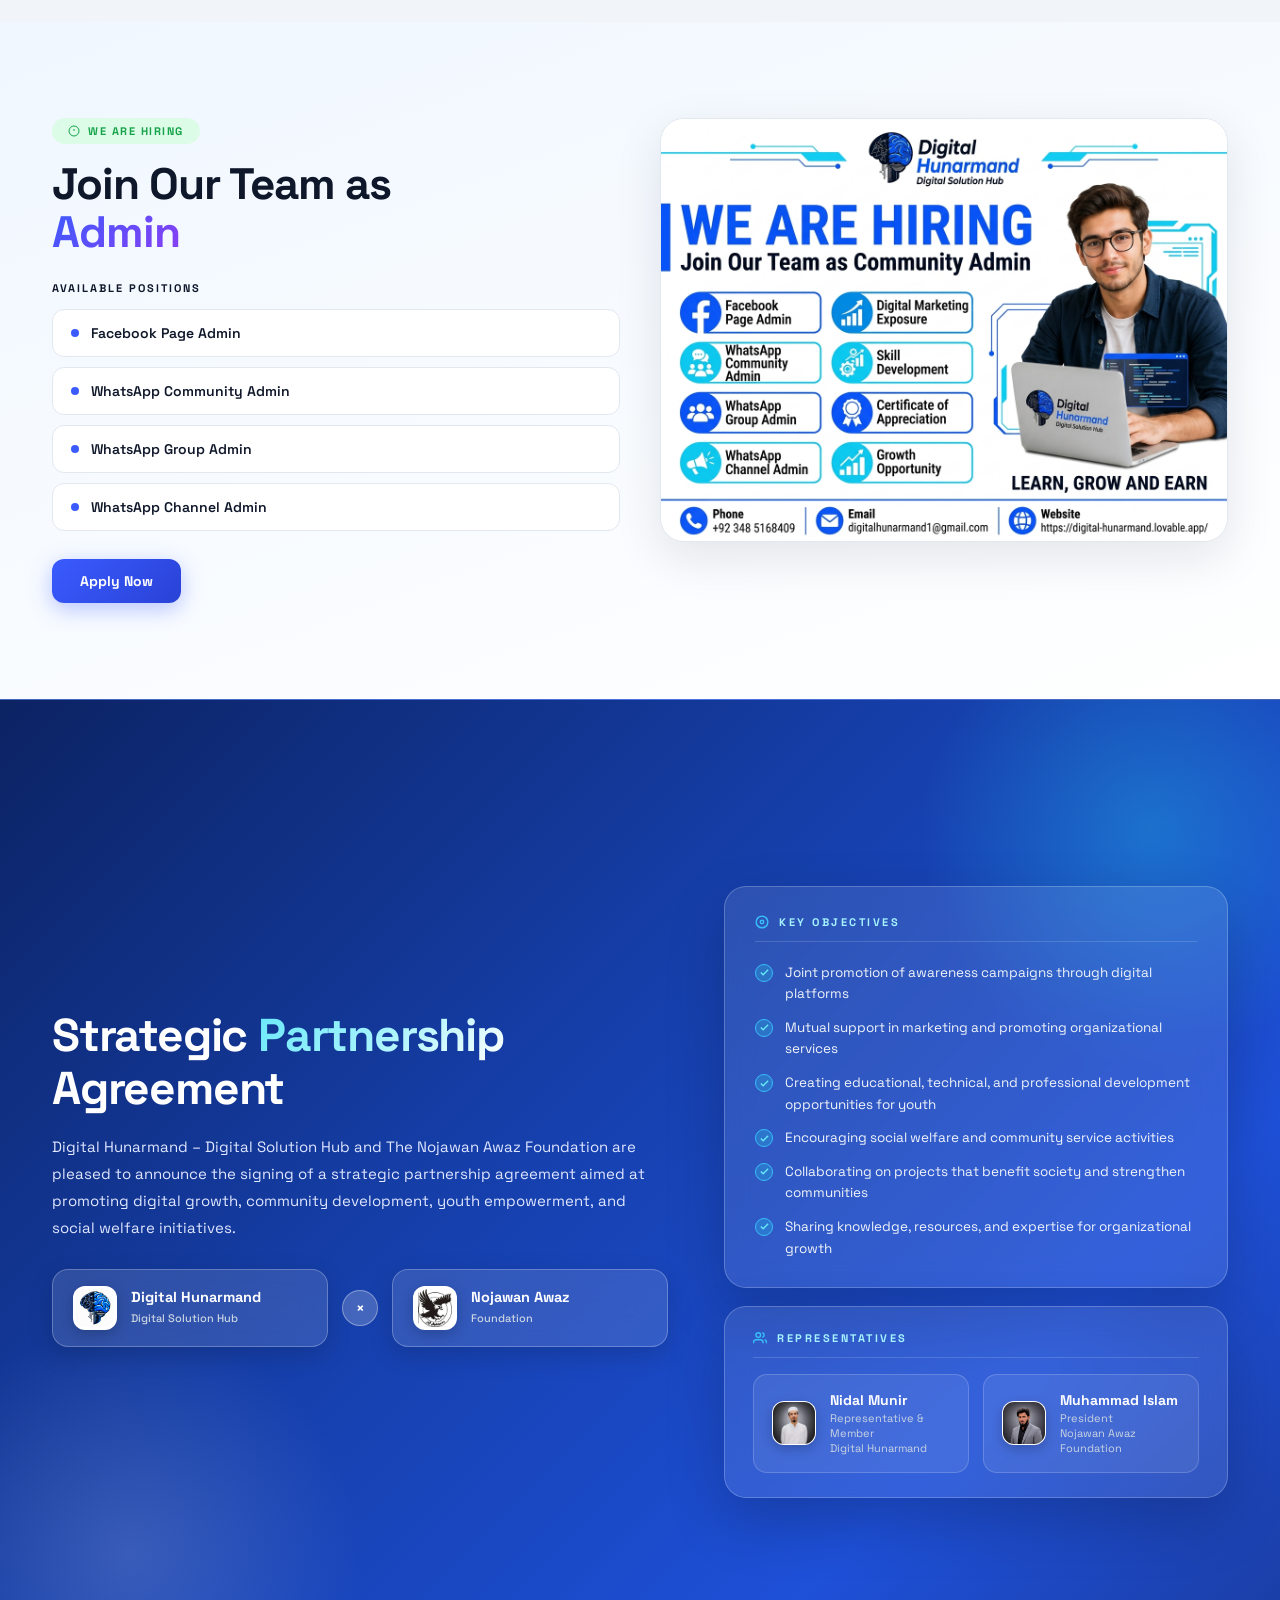
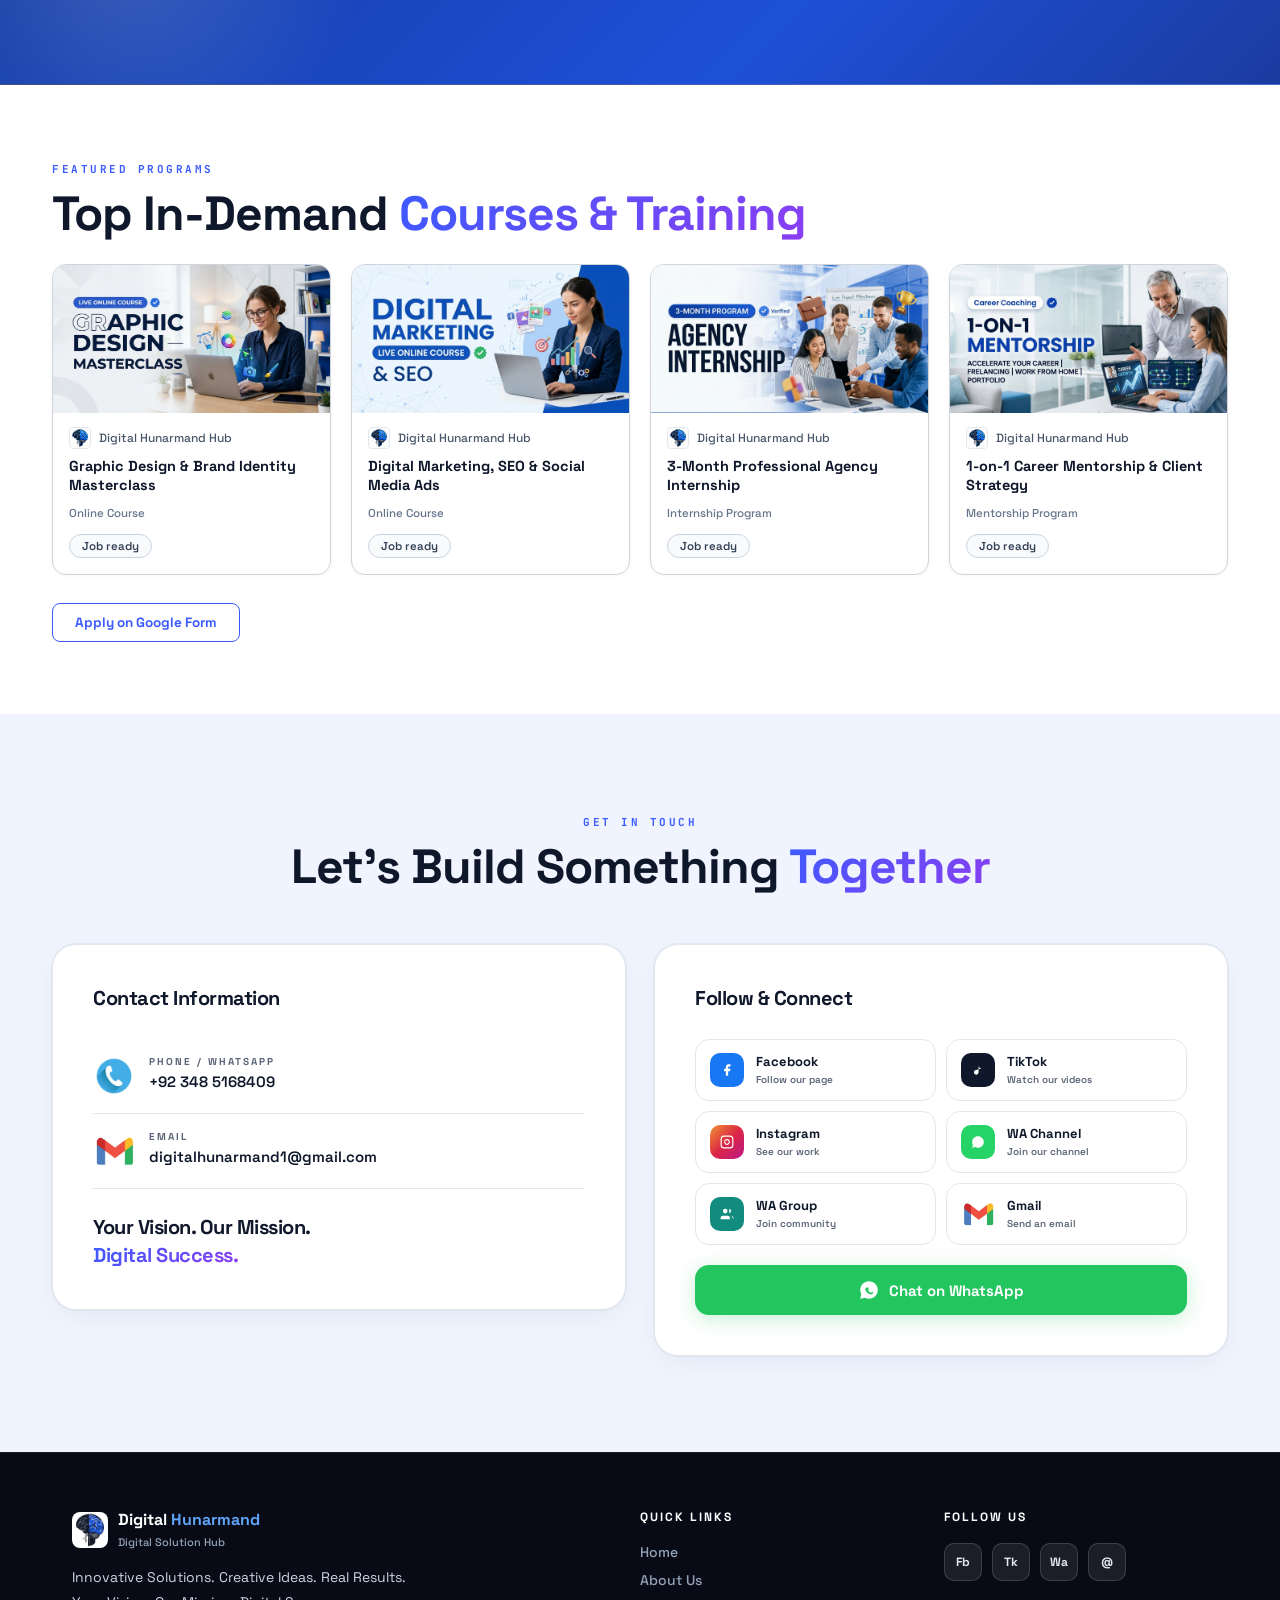
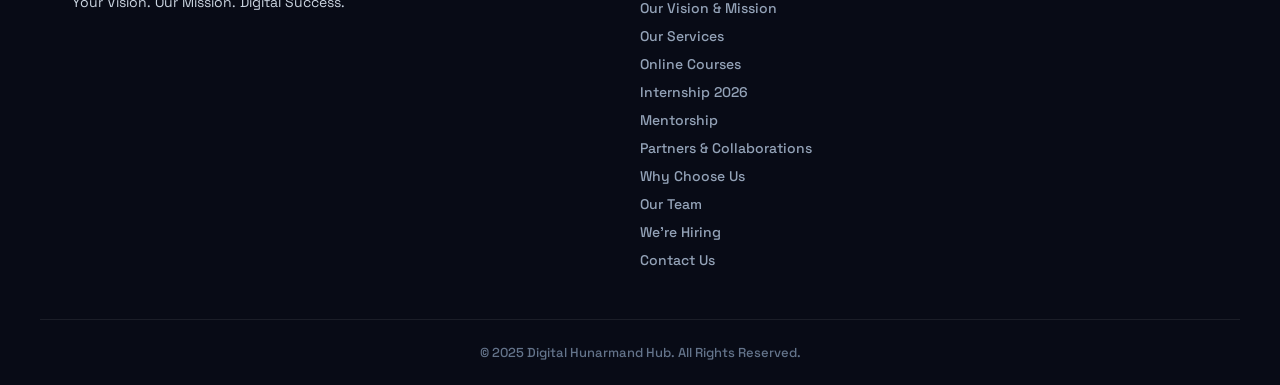
==== commit 988c5687: "Add files via upload" ====
--- a/index.html
+++ b/index.html
@@ -14,23 +14,23 @@
 <style>
 *,*::before,*::after{box-sizing:border-box;margin:0;padding:0}
 html{scroll-behavior:smooth}
-body{font-family:'Space Grotesk',sans-serif;background:#fff;color:#0f172a;overflow-x:hidden}
+body{font-family:'Space Grotesk',sans-serif;background:#f8fafc;color:#0f172a;overflow-x:hidden;-webkit-font-smoothing:antialiased;-moz-osx-font-smoothing:grayscale;text-rendering:optimizeLegibility}
 a{text-decoration:none;color:inherit}
 ul{list-style:none}
 img{max-width:100%;display:block}
 :root{
-  --blue:#3B5BFF;--blue-d:#2942d6;--blue-l:#eef1ff;--blue-m:#dbe2ff;
-  --purple:#8B3EF2;--dark:#080B16;--muted:#5b6478;--border:#e4e7f2;
+  --blue:#3B5BFF;--blue-d:#2942d6;--blue-l:#f0f4ff;--blue-m:#dbe2ff;
+  --purple:#8B3EF2;--dark:#080B16;--muted:#5b6478;--border:#e2e8f0;
   --cyan:#22D3EE;
   --grad:linear-gradient(135deg,#3B5BFF,#8B3EF2);
   --grad-dark:linear-gradient(135deg,#0B1130,#1B1150 55%,#2A0F4A);
-  --shadow:0 4px 24px rgba(59,91,255,.12);
-  --shadow-lg:0 12px 48px rgba(59,91,255,.18);
+  --shadow:0 10px 30px -5px rgba(15,23,42,0.06),0 0 0 1px rgba(15,23,42,0.04);
+  --shadow-lg:0 20px 45px -10px rgba(59,91,255,0.12),0 0 0 1px rgba(59,91,255,0.08);
   --mono:'JetBrains Mono',monospace;
 }
 .g-text{background:var(--grad);-webkit-background-clip:text;-webkit-text-fill-color:transparent;background-clip:text}
-.sw{max-width:1200px;margin:0 auto;padding:96px 32px}
-.sl{font-family:var(--mono);font-size:11px;font-weight:600;letter-spacing:3px;text-transform:uppercase;color:var(--blue);margin-bottom:12px;display:block}
+.sw{max-width:1240px;margin:0 auto;padding:96px 32px}
+.sl{font-family:var(--mono);font-size:11px;font-weight:700;letter-spacing:2.5px;text-transform:uppercase;color:var(--blue);margin-bottom:12px;display:inline-block}
 .st{font-size:clamp(30px,4vw,48px);font-weight:800;line-height:1.08;color:#0f172a;margin-bottom:16px;letter-spacing:-1px}
 .st.w{color:#fff}
 .ss{font-size:16px;color:var(--muted);max-width:560px;line-height:1.8}
@@ -160,7 +160,22 @@
 }
 
 /* HERO */
-.hero{min-height:calc(100vh - 68px);background:url('background_hd_1788002478944.jpg') right center / cover no-repeat, url('../background.png') right center / cover no-repeat, url('background.png') right center / cover no-repeat;position:relative;overflow:hidden;display:flex;align-items:center;padding:50px 0}
+.hero{
+  min-height:calc(100vh - 68px);
+  background-color:#ffffff;
+  background-image:
+    radial-gradient(ellipse 65% 55% at 90% 20%, rgba(59,91,255,0.16) 0%, rgba(34,211,238,0.09) 45%, transparent 75%),
+    radial-gradient(ellipse 40% 40% at 10% 85%, rgba(139,62,242,0.05) 0%, transparent 60%),
+    linear-gradient(to right, rgba(15,23,42,0.045) 1px, transparent 1px),
+    linear-gradient(to bottom, rgba(15,23,42,0.045) 1px, transparent 1px);
+  background-size:100% 100%, 100% 100%, 46px 46px, 46px 46px;
+  background-position:0 0, 0 0, -1px -1px, -1px -1px;
+  position:relative;
+  overflow:hidden;
+  display:flex;
+  align-items:center;
+  padding:60px 0;
+}
 .hero-deco{position:absolute;inset:0;pointer-events:none}
 .hero-circle{position:absolute;border-radius:50%;opacity:.06}
 .hc1{width:600px;height:600px;background:var(--blue);top:-200px;right:-100px}
@@ -187,7 +202,7 @@
 .btn-out:hover{background:#fff;border-color:var(--blue);color:var(--blue);transform:translateY(-2px);box-shadow:0 6px 20px rgba(59,91,255,.15)}
 .hero-trust{display:flex;align-items:center;gap:20px;flex-wrap:wrap}
 .trust-item{display:inline-flex;align-items:center;gap:6px;font-size:12.5px;font-weight:600;color:#64748b}
-.hero-right{position:relative}
+.hero-mobile-visual{display:none}
 @keyframes flt{from{transform:translateY(0)}to{transform:translateY(-16px)}}
 
 /* SIGNATURE: LIVE TERMINAL CARD */
@@ -220,9 +235,9 @@
 @keyframes mqs{from{transform:translateX(0)}to{transform:translateX(-50%)}}
 
 /* VISION MISSION */
-.vmc{background:#f8faff}
+.vmc{background:linear-gradient(180deg,#f8fafc 0%,#ffffff 50%,#f8fafc 100%);position:relative}
 .vmc-grid{display:grid;grid-template-columns:repeat(3,1fr);gap:24px;margin-top:56px}
-.vmc-card{background:#fff;border-radius:20px;padding:40px 32px;border:1px solid var(--border);transition:all .3s}
+.vmc-card{background:#ffffff;border-radius:22px;padding:40px 32px;border:1px solid rgba(226,232,240,0.8);box-shadow:0 4px 20px -2px rgba(15,23,42,0.05);transition:all .3s ease}
 .vmc-card:hover{box-shadow:var(--shadow-lg);transform:translateY(-4px);border-color:var(--blue-m)}
 .vmc-ico{width:70px;height:70px;border-radius:20px;display:flex;align-items:center;justify-content:center;margin-bottom:24px;transition:all .35s ease;position:relative;overflow:hidden;box-shadow:0 8px 24px rgba(59,91,255,.14)}
 .vmc-card:hover .vmc-ico{transform:scale(1.12) translateY(-3px) rotate(-3deg);box-shadow:0 14px 30px rgba(59,91,255,.24)}
@@ -230,12 +245,12 @@
 .vmc-card p{font-size:15px;color:var(--muted);line-height:1.75}
 
 /* SERVICES */
-.services{background:#fff}
+.services{background:linear-gradient(180deg,#ffffff 0%,#f8fafc 100%);position:relative}
 .svc-head{display:grid;grid-template-columns:1fr auto;gap:40px;align-items:center;margin-bottom:56px}
 .svc-head-right{display:flex;flex-direction:column;align-items:flex-end;gap:14px;text-align:right;min-width:260px}
 .svc-head-right p{font-size:15px;color:var(--muted);text-align:right;max-width:260px;line-height:1.7}
-.svc-grid{display:grid;grid-template-columns:repeat(4,1fr);gap:16px}
-.svc-card{background:#fff;border:1.5px solid var(--border);border-radius:18px;padding:28px 22px;position:relative;transition:all .3s;cursor:default;overflow:hidden}
+.svc-grid{display:grid;grid-template-columns:repeat(4,1fr);gap:18px}
+.svc-card{background:#ffffff;border:1.5px solid rgba(226,232,240,0.85);border-radius:20px;padding:28px 22px;position:relative;transition:all .3s cubic-bezier(0.16,1,0.3,1);cursor:default;overflow:hidden;box-shadow:0 4px 20px -2px rgba(15,23,42,0.04)}
 .svc-card:hover{border-color:var(--blue);box-shadow:var(--shadow-lg);transform:translateY(-5px)}
 .svc-ico{width:60px;height:60px;border-radius:16px;display:flex;align-items:center;justify-content:center;margin-bottom:20px;transition:all .3s ease;box-shadow:0 8px 22px rgba(59,91,255,.12);position:relative;overflow:hidden}
 .svc-ico img{width:100%;height:100%;object-fit:cover;border-radius:16px}
@@ -309,8 +324,9 @@
 .ben-txt strong{display:block;font-size:13px;font-weight:700;color:#0f172a}
 .ben-txt span{font-size:11px;color:var(--muted)}
 
-/* TEAM */
-.team{background:#f8faff}
+/* TEAM / LEADERSHIP SECTION BACKGROUND */
+.team{background:linear-gradient(180deg,#ffffff 0%,#f8fafc 40%,#f1f5f9 100%);position:relative;overflow:hidden;border-top:1px solid #f1f5f9;border-bottom:1px solid #e2e8f0}
+.team::before{content:'';position:absolute;top:-100px;left:50%;transform:translateX(-50%);width:1100px;height:500px;background:radial-gradient(ellipse at 50% 10%,rgba(59,91,255,0.06) 0%,rgba(34,211,238,0.03) 40%,transparent 70%);pointer-events:none}
 .team-grid{display:grid;grid-template-columns:repeat(3,1fr);gap:20px}
 .tc{background:#fff;border:1.5px solid var(--border);border-radius:20px;padding:32px 26px;transition:all .3s;position:relative;overflow:hidden}
 .tc::after{content:'';position:absolute;top:0;left:0;right:0;height:3px;background:var(--grad);opacity:0;transition:opacity .3s}
@@ -330,21 +346,21 @@
 .sk-dot{width:5px;height:5px;border-radius:50%;background:var(--blue);flex-shrink:0}
 
 /* WHY US */
-.why{background:#fff}
+.why{background:linear-gradient(180deg,#f8fafc 0%,#ffffff 50%,#f8fafc 100%);position:relative}
 .why-in{display:grid;grid-template-columns:1fr 1fr;gap:64px;align-items:center}
 .why-cards{display:grid;grid-template-columns:1fr 1fr;gap:16px}
-.wc{background:#f8faff;border:1.5px solid var(--border);border-radius:18px;padding:28px 24px;transition:all .3s}
-.wc:hover{border-color:var(--blue);box-shadow:var(--shadow);transform:translateY(-3px);background:var(--blue-l)}
+.wc{background:#ffffff;border:1.5px solid rgba(226,232,240,0.85);border-radius:20px;padding:28px 24px;transition:all .3s cubic-bezier(0.16,1,0.3,1);box-shadow:0 4px 20px -2px rgba(15,23,42,0.04)}
+.wc:hover{border-color:var(--blue);box-shadow:var(--shadow);transform:translateY(-3px);background:#fafcff}
 .wc-ico{width:60px;height:60px;background:#fff;border-radius:18px;display:flex;align-items:center;justify-content:center;margin-bottom:18px;box-shadow:0 8px 24px rgba(59,91,255,.14);transition:all .35s ease;position:relative;overflow:hidden}
 .wc:hover .wc-ico{transform:scale(1.12) translateY(-2px) rotate(-3deg);box-shadow:0 14px 30px rgba(59,91,255,.24)}
 .wc h4{font-size:16px;font-weight:700;color:#0f172a;margin-bottom:8px}
 .wc p{font-size:13px;color:var(--muted);line-height:1.65}
 
 /* MENTORSHIP */
-.mentorship{background:#f8faff;position:relative}
+.mentorship{background:linear-gradient(180deg,#ffffff 0%,#f8fafc 50%,#f1f5f9 100%);position:relative}
 .mentor-badge{display:inline-flex;align-items:center;gap:8px;background:var(--blue-m);color:var(--blue);border-radius:50px;padding:6px 16px;font-size:11px;font-weight:700;letter-spacing:1.5px;text-transform:uppercase;margin-bottom:16px}
 .mentor-grid{display:grid;grid-template-columns:repeat(4,1fr);gap:18px;margin-top:40px}
-.mentor-card{background:#fff;border:1.5px solid var(--border);border-radius:20px;padding:30px 22px;transition:all .3s;position:relative;overflow:hidden}
+.mentor-card{background:#ffffff;border:1.5px solid rgba(226,232,240,0.85);border-radius:20px;padding:30px 22px;transition:all .3s cubic-bezier(0.16,1,0.3,1);position:relative;overflow:hidden;box-shadow:0 4px 20px -2px rgba(15,23,42,0.04)}
 .mentor-card::after{content:'';position:absolute;top:0;left:0;right:0;height:3px;background:var(--grad);opacity:0;transition:opacity .3s}
 .mentor-card:hover{border-color:var(--blue);box-shadow:var(--shadow-lg);transform:translateY(-5px)}
 .mentor-card:hover::after{opacity:1}
@@ -640,9 +656,11 @@
 .ch-av img{width:100%;height:100%;object-fit:cover;display:block;border-radius:50%}
 .ch-l strong{display:flex;align-items:center;gap:6px;font-size:14.5px;color:#fff;font-weight:700;letter-spacing:-.2px}
 .ch-l small{font-size:11px;color:rgba(255,255,255,.85);display:flex;align-items:center;gap:4px}
-.ch-l small::before{content:'';width:6px;height:6px;background:#22c55e;border-radius:50%;display:inline-block;box-shadow:0 0 6px #22c55e}
-.ch-x{background:none;border:none;color:rgba(255,255,255,.75);cursor:pointer;font-size:14px;transition:color .2s}
-.ch-x:hover{color:#fff}
+.ch-r{display:flex;align-items:center;gap:6px}
+.ch-trash{background:none;border:none;color:rgba(255,255,255,.75);cursor:pointer;display:flex;align-items:center;justify-content:center;padding:4px 6px;border-radius:6px;transition:all .2s}
+.ch-trash:hover{color:#ef4444;background:rgba(255,255,255,.15);transform:scale(1.08)}
+.ch-x{background:none;border:none;color:rgba(255,255,255,.75);cursor:pointer;font-size:14px;transition:color .2s;display:flex;align-items:center;justify-content:center;padding:4px 6px;border-radius:6px}
+.ch-x:hover{color:#fff;background:rgba(255,255,255,.15)}
 .cbody{flex:1;overflow-y:auto;padding:16px;display:flex;flex-direction:column;gap:10px}
 .cm.bot .cb{background:#f1f5f9;color:#0f172a;padding:11px 14px;border-radius:4px 14px 14px 14px;font-size:13px;line-height:1.6;max-width:88%}
 .cm.usr{align-self:flex-end}
@@ -674,12 +692,43 @@
 
 /* RESPONSIVE & MOBILE OPTIMIZATIONS */
 @media(max-width:1024px){
-  .nav-ul,.nav-btn{display:none}
-  .nav-ul.open{display:flex;flex-direction:column;position:fixed;top:64px;left:0;right:0;background:rgba(255,255,255,0.98);backdrop-filter:blur(24px);-webkit-backdrop-filter:blur(24px);padding:16px 20px 24px;border-bottom:1.5px solid rgba(59,91,255,0.15);box-shadow:0 18px 40px rgba(0,0,0,.15);border-radius:0 0 24px 24px;gap:6px;z-index:9999;max-height:80vh;overflow-y:auto}
-  .nav-ul.open li{width:100%}
-  .nav-ul.open li a{display:flex;align-items:center;gap:12px;padding:12px 16px;border-radius:12px;font-size:14px;font-weight:600;color:#0f172a;transition:all .2s;border:1px solid transparent;width:100%}
-  .nav-ul.open li a svg{width:16px;height:16px}
-  .nav-ul.open li a:hover{background:var(--blue-l);border-color:var(--blue-m);color:var(--blue)}
+  .nav-btn{display:none}
+  .nav-ul{
+    display:flex;
+    flex-direction:column;
+    position:fixed;
+    top:64px;
+    left:0;
+    right:0;
+    background:rgba(255,255,255,0.98);
+    backdrop-filter:blur(24px);
+    -webkit-backdrop-filter:blur(24px);
+    padding:16px 20px 24px;
+    border-bottom:1.5px solid rgba(59,91,255,0.15);
+    box-shadow:0 18px 40px rgba(0,0,0,.15);
+    border-radius:0 0 24px 24px;
+    gap:6px;
+    z-index:9999;
+    max-height:80vh;
+    overflow-y:auto;
+    opacity:0;
+    visibility:hidden;
+    pointer-events:none;
+    transform:translateY(-18px);
+    transition:transform .32s cubic-bezier(0.16,1,0.3,1),opacity .28s cubic-bezier(0.16,1,0.3,1),visibility .32s;
+    will-change:transform,opacity;
+  }
+  .nav-ul.open{
+    opacity:1;
+    visibility:visible;
+    pointer-events:auto;
+    transform:translateY(0);
+    transition:transform .36s cubic-bezier(0.16,1,0.3,1),opacity .3s cubic-bezier(0.16,1,0.3,1),visibility .36s;
+  }
+  .nav-ul li{width:100%}
+  .nav-ul li a{display:flex;align-items:center;gap:12px;padding:12px 16px;border-radius:12px;font-size:14px;font-weight:600;color:#0f172a;transition:all .2s;border:1px solid transparent;width:100%}
+  .nav-ul li a svg{width:16px;height:16px}
+  .nav-ul li a:hover{background:var(--blue-l);border-color:var(--blue-m);color:var(--blue)}
   .hbg{display:flex}
   .svc-grid{grid-template-columns:repeat(2,1fr)}
   .team-grid{grid-template-columns:repeat(2,1fr)}
@@ -689,16 +738,16 @@
 }
 
 @media(max-width:768px){
-  /* Global viewport reset */
-  html,body{width:100%!important;max-width:100vw!important;overflow-x:hidden!important;-webkit-text-size-adjust:100%!important}
-  *,*::before,*::after{box-sizing:border-box!important}
-  
+  /* GLOBAL MOBILE FIX - No horizontal scroll */
+  html,body{max-width:100%!important;overflow-x:hidden!important}
+  section,div,header,footer,nav{max-width:100%!important;box-sizing:border-box!important}
+
   /* Banner display switch */
   .desktop-banner-only{display:none!important}
   .mobile-banner-only{display:block!important}
 
   /* Section Spacing & Typography */
-  .sw{padding:44px 16px!important;max-width:100%!important;width:100%!important;box-sizing:border-box!important}
+  .sw{padding:36px 18px!important;max-width:100%!important;width:100%!important;box-sizing:border-box!important;overflow:hidden!important}
   .st{font-size:clamp(24px,6.5vw,32px)!important;line-height:1.2!important;letter-spacing:-.8px!important;margin-bottom:12px!important}
   .ss{font-size:14px!important;line-height:1.65!important}
   .sl{font-size:10.5px!important;letter-spacing:2px!important;margin-bottom:8px!important}
@@ -712,10 +761,41 @@
   .nav-txt small{font-size:9px!important}
   .nav-btn{display:none!important}
   .hbg{display:flex!important;width:38px!important;height:38px!important;flex-shrink:0!important;margin-left:auto!important;margin-right:0!important}
-  .nav-ul{display:none!important}
-  .nav-ul.open{display:flex!important;flex-direction:column!important;position:fixed!important;top:60px!important;left:0!important;right:0!important;width:100%!important;background:rgba(255,255,255,0.98)!important;backdrop-filter:blur(24px)!important;-webkit-backdrop-filter:blur(24px)!important;border-radius:0 0 20px 20px!important;padding:14px 18px 20px!important;box-shadow:0 18px 48px rgba(0,0,0,0.18)!important;border-bottom:1.5px solid rgba(59,91,255,0.15)!important;gap:6px!important;z-index:9999!important;max-height:calc(100vh - 70px)!important;overflow-y:auto!important;animation:drawerSlide .3s cubic-bezier(0.2,0.8,0.2,1)!important}
-  .nav-ul.open li{width:100%!important}
-  .nav-ul.open li a{display:flex!important;align-items:center!important;gap:12px!important;padding:12px 14px!important;font-size:14px!important;font-weight:600!important;border-radius:12px!important;width:100%!important}
+  .nav-ul{
+    display:flex!important;
+    flex-direction:column!important;
+    position:fixed!important;
+    top:60px!important;
+    left:0!important;
+    right:0!important;
+    width:100%!important;
+    background:rgba(255,255,255,0.98)!important;
+    backdrop-filter:blur(24px)!important;
+    -webkit-backdrop-filter:blur(24px)!important;
+    border-radius:0 0 20px 20px!important;
+    padding:14px 18px 20px!important;
+    box-shadow:0 18px 48px rgba(0,0,0,0.18)!important;
+    border-bottom:1.5px solid rgba(59,91,255,0.15)!important;
+    gap:6px!important;
+    z-index:9999!important;
+    max-height:calc(100vh - 70px)!important;
+    overflow-y:auto!important;
+    opacity:0!important;
+    visibility:hidden!important;
+    pointer-events:none!important;
+    transform:translateY(-16px)!important;
+    transition:transform .3s cubic-bezier(0.16,1,0.3,1),opacity .25s cubic-bezier(0.16,1,0.3,1),visibility .3s!important;
+    will-change:transform,opacity!important;
+  }
+  .nav-ul.open{
+    opacity:1!important;
+    visibility:visible!important;
+    pointer-events:auto!important;
+    transform:translateY(0)!important;
+    transition:transform .35s cubic-bezier(0.16,1,0.3,1),opacity .28s cubic-bezier(0.16,1,0.3,1),visibility .35s!important;
+  }
+  .nav-ul li{width:100%!important}
+  .nav-ul li a{display:flex!important;align-items:center!important;gap:12px!important;padding:12px 14px!important;font-size:14px!important;font-weight:600!important;border-radius:12px!important;width:100%!important}
 
   /* Marquee */
   .mq-top{margin-top:60px!important}
@@ -723,13 +803,26 @@
   .mq-track span{font-size:11px!important;letter-spacing:1px!important}
 
   /* Hero Section */
-  .hero{min-height:auto!important;padding:24px 0 20px!important;background:linear-gradient(180deg,#f8faff 0%,#edf2ff 100%)!important;overflow:hidden!important;width:100%!important}
+  .hero{
+    min-height:auto!important;
+    padding:30px 0 26px!important;
+    background-color:#ffffff!important;
+    background-image:
+      radial-gradient(ellipse 70% 50% at 85% 15%, rgba(59,91,255,0.15) 0%, rgba(34,211,238,0.08) 45%, transparent 75%),
+      linear-gradient(to right, rgba(15,23,42,0.045) 1px, transparent 1px),
+      linear-gradient(to bottom, rgba(15,23,42,0.045) 1px, transparent 1px)!important;
+    background-size:100% 100%, 38px 38px, 38px 38px!important;
+    background-position:0 0, -1px -1px, -1px -1px!important;
+    overflow:hidden!important;
+    width:100%!important;
+  }
   .hero-deco{display:none!important}
   .hero-in{padding:0 18px!important;width:100%!important;max-width:100%!important}
   .hero-left{max-width:100%!important;width:100%!important;text-align:left!important;align-items:flex-start!important}
-  .hero-h1{font-size:clamp(20px,5.8vw,25px)!important;line-height:1.24!important;margin-bottom:16px!important;letter-spacing:-.6px!important;word-break:break-word!important;text-align:left!important}
-  .hero-btns{display:flex!important;flex-direction:column!important;gap:8px!important;width:100%!important}
-  .btn-blue,.btn-out{width:100%!important;min-height:42px!important;padding:10px 16px!important;font-size:13.5px!important;font-weight:700!important;border-radius:10px!important;display:flex!important;align-items:center!important;justify-content:center!important;text-align:center!important}
+  .hero-h1{font-size:clamp(22px,6.2vw,27px)!important;line-height:1.24!important;margin-bottom:18px!important;letter-spacing:-.6px!important;word-break:break-word!important;text-align:left!important}
+  .hero-btns{display:flex!important;flex-direction:row!important;gap:10px!important;width:100%!important;margin-bottom:6px!important}
+  .btn-blue,.btn-out{flex:1 1 0%!important;min-height:42px!important;padding:9px 12px!important;font-size:13px!important;font-weight:700!important;border-radius:10px!important;display:flex!important;align-items:center!important;justify-content:center!important;text-align:center!important;white-space:nowrap!important;gap:6px!important}
+  .btn-blue svg,.btn-out svg{width:15px!important;height:15px!important;flex-shrink:0!important}
 
   /* Photo Banner / Live Stats */
   .photo-banner{min-height:auto!important;padding:40px 0!important;width:100%!important;overflow:hidden!important}
@@ -809,10 +902,13 @@
   .partner-reps-grid{grid-template-columns:1fr!important;gap:10px!important}
 
   /* Leadership & Team */
-  .lead-grid{grid-template-columns:1fr!important;gap:16px!important;max-width:360px!important;margin:0 auto 16px!important}
-  .lead-card{border-radius:16px!important}
-  .team-grid{grid-template-columns:1fr!important;gap:14px!important;max-width:360px!important;margin:0 auto!important}
-  .tc{border-radius:16px!important}
+  .lead-section-wrap{margin-bottom:28px!important}
+  .lead-grid{grid-template-columns:1fr!important;gap:18px!important;width:100%!important;max-width:100%!important;margin:0 0 16px!important}
+  .lead-card{border-radius:20px!important;width:100%!important;overflow:hidden!important}
+  .lead-card-photo-wrap{aspect-ratio:1/1.05!important}
+  .lead-card-body{padding:18px 16px 20px!important}
+  .team-grid{grid-template-columns:1fr 1fr!important;gap:12px!important;width:100%!important;max-width:100%!important}
+  .tc{border-radius:16px!important;width:100%!important;overflow:hidden!important}
 
   /* Courses */
   .courses-grid{grid-template-columns:1fr!important;gap:18px!important}
@@ -959,57 +1055,71 @@
   .sg{grid-template-columns:1fr;gap:8px}
 }
 
-/* ── LEADERSHIP (new dark card design) ── */
-.lead-grid{display:grid;grid-template-columns:repeat(4,1fr);gap:24px;margin-bottom:20px}
-.lead-card{background:linear-gradient(160deg,#0d1b3e 0%,#0f2060 60%,#162b6e 100%);border:1.5px solid rgba(255,255,255,.08);border-radius:22px;overflow:hidden;position:relative;transition:all .35s;cursor:pointer;box-shadow:0 8px 32px rgba(0,0,0,.25)}
-.lead-card:hover,.lead-card.tapped{transform:translateY(-6px);box-shadow:0 16px 48px rgba(59,91,255,.3);border-color:rgba(59,91,255,.35)}
-.lead-card-photo{width:100%;aspect-ratio:3/4;position:relative;overflow:hidden;background:linear-gradient(180deg,#0a1535 0%,#132060 100%)}
-.lead-card-photo img{width:100%;height:100%;object-fit:cover;object-position:center 12%;display:block;transition:transform .4s}
-.lead-card:hover .lead-card-photo img{transform:scale(1.04)}
-.lead-card-silhouette{width:100%;height:100%;display:flex;align-items:flex-end;justify-content:center;padding-bottom:0}
-.lead-card-silhouette svg{width:70%;height:auto;opacity:.22;filter:blur(0.5px)}
-.lead-focus-chip{position:absolute;bottom:12px;left:12px;right:12px;background:rgba(10,21,53,0.85);backdrop-filter:blur(10px);-webkit-backdrop-filter:blur(10px);color:#fff;font-size:9.5px;font-weight:700;letter-spacing:1px;border-radius:10px;padding:6px 10px;box-shadow:0 4px 16px rgba(0,0,0,.35);line-height:1.3;border:1px solid rgba(255,255,255,0.15);display:flex;align-items:center;justify-content:space-between}
-.lead-focus-chip span{display:inline-block;font-size:8px;font-weight:800;color:#67e8f9;letter-spacing:1.5px;text-transform:uppercase;margin-bottom:0;background:rgba(6,182,212,0.25);padding:2px 6px;border-radius:4px}
-.lead-card-info{padding:18px 18px 20px;position:relative}
-.lead-card-info h3{font-size:17px;font-weight:800;color:#fff;margin-bottom:4px;letter-spacing:-.3px}
-.lead-card-info small{font-size:11.5px;color:rgba(255,255,255,.5);font-weight:500}
-.lead-card-role{display:inline-block;font-size:9px;font-weight:700;letter-spacing:1px;text-transform:uppercase;padding:4px 12px;border-radius:50px;margin-bottom:10px;background:rgba(59,91,255,.25);color:#93c5fd;border:1px solid rgba(59,91,255,.3)}
-.lead-card-role.co{background:rgba(139,62,242,.2);color:#c4b5fd;border-color:rgba(139,62,242,.3)}
-.lead-card-role.ld{background:rgba(6,182,212,.15);color:#67e8f9;border-color:rgba(6,182,212,.25)}
-.lead-card-role.ad{background:rgba(34,197,94,.15);color:#86efac;border-color:rgba(34,197,94,.25)}
-/* decorative glow */
-.lead-card::before{content:'';position:absolute;inset:0;background:radial-gradient(circle at 70% 20%,rgba(59,91,255,.12) 0%,transparent 60%);pointer-events:none;z-index:0}
-.lead-section-title{text-align:center;margin-bottom:28px}
-.lead-section-title span.sl{display:block;margin-bottom:6px}
-.lead-section-title h3{font-size:22px;font-weight:800;color:#0f172a;letter-spacing:-.5px}
-.team-section-title{text-align:center;margin-bottom:28px;margin-top:52px}
-.team-section-title span.sl{display:block;margin-bottom:6px}
-.team-section-title h3{font-size:22px;font-weight:800;color:#0f172a;letter-spacing:-.5px}
-@media(max-width:1100px){.lead-grid{grid-template-columns:repeat(2,1fr)}}
+/* ── LEADERSHIP (Enterprise Luxury Card Design) ── */
+.lead-section-wrap{text-align:center;max-width:760px;margin:0 auto 48px}
+.lead-dept-badge{display:inline-flex;align-items:center;gap:8px;background:rgba(59,91,255,0.08);border:1px solid rgba(59,91,255,0.18);backdrop-filter:blur(10px);-webkit-backdrop-filter:blur(10px);color:var(--blue);border-radius:50px;padding:7px 18px;font-size:11.5px;font-weight:700;letter-spacing:1.8px;text-transform:uppercase;margin-bottom:16px;box-shadow:0 4px 14px rgba(59,91,255,0.06)}
+.lead-dept-badge svg{color:var(--blue);flex-shrink:0}
+.lead-grid{display:grid;grid-template-columns:repeat(4,1fr);gap:24px;margin-bottom:24px}
+.lead-card{background:linear-gradient(160deg,#0d1527 0%,#090e1c 55%,#060a14 100%);border:1.5px solid rgba(255,255,255,0.09);border-radius:24px;overflow:hidden;position:relative;transition:all .35s cubic-bezier(0.16,1,0.3,1);cursor:pointer;display:flex;flex-direction:column;box-shadow:0 18px 40px -12px rgba(15,23,42,0.14),0 0 0 1px rgba(15,23,42,0.03)}
+.lead-card::before{content:'';position:absolute;inset:0;background:radial-gradient(circle at 80% 20%,rgba(59,91,255,0.14) 0%,transparent 65%);pointer-events:none;z-index:1;transition:opacity .35s ease}
+.lead-card:hover,.lead-card.tapped{transform:translateY(-8px);box-shadow:0 30px 60px -15px rgba(59,91,255,0.28),0 0 0 1.5px rgba(96,165,250,0.4);border-color:rgba(96,165,250,0.4)}
+.lead-card:hover::before{opacity:1.5}
+
+/* Card Photo Container */
+.lead-card-photo-wrap{position:relative;width:100%;aspect-ratio:1/1.08;overflow:hidden;background:linear-gradient(180deg,#111d3d 0%,#081022 100%)}
+.lead-card-photo-wrap img{width:100%;height:100%;object-fit:cover;object-position:center 10%;display:block;transition:transform .45s cubic-bezier(0.16,1,0.3,1)}
+.lead-card:hover .lead-card-photo-wrap img{transform:scale(1.05)}
+.lead-card-photo-overlay{position:absolute;inset:0;background:linear-gradient(to bottom,transparent 55%,rgba(13,21,39,0.92) 95%,#0d1527 100%);pointer-events:none}
+
+/* Card Body / Info */
+.lead-card-body{padding:18px 20px 22px;position:relative;z-index:2;display:flex;flex-direction:column;flex:1}
+
+/* Member Badges */
+.lead-badge{display:inline-flex;align-items:center;gap:6px;font-size:10px;font-weight:800;letter-spacing:1px;text-transform:uppercase;padding:5px 12px;border-radius:50px;width:fit-content;margin-bottom:12px;color:#ffffff;line-height:1}
+.lead-badge.bg-amber{background:linear-gradient(135deg,#f59e0b,#d97706);box-shadow:0 4px 14px rgba(217,119,6,0.38)}
+.lead-badge.bg-purple{background:linear-gradient(135deg,#8b5cf6,#6366f1);box-shadow:0 4px 14px rgba(139,92,246,0.38)}
+.lead-badge.bg-cyan{background:linear-gradient(135deg,#06b6d4,#2563eb);box-shadow:0 4px 14px rgba(6,182,212,0.38)}
+.lead-badge.bg-green{background:linear-gradient(135deg,#10b981,#059669);box-shadow:0 4px 14px rgba(16,185,129,0.38)}
+
+/* Member Name & Subtitle */
+.lead-card-body h3{font-size:18.5px;font-weight:800;color:#ffffff;line-height:1.25;margin-bottom:6px;letter-spacing:-0.3px}
+.lead-card-desc{font-size:11.5px;color:#94a3b8;line-height:1.55;margin-bottom:12px;min-height:36px;display:-webkit-box;-webkit-line-clamp:2;-webkit-box-orient:vertical;overflow:hidden}
+
+/* Feature Pill */
+.lead-card-pill{display:inline-flex;align-items:center;gap:6px;font-size:10.5px;font-weight:600;color:#cbd5e1;background:rgba(255,255,255,0.06);border:1px solid rgba(255,255,255,0.12);padding:5px 12px;border-radius:50px;width:fit-content;margin-bottom:14px;backdrop-filter:blur(8px);-webkit-backdrop-filter:blur(8px)}
+.lead-card-pill svg{color:#38bdf8;flex-shrink:0}
+
+/* Action CTA link */
+.lead-card-cta{display:flex;align-items:center;justify-content:space-between;font-size:11px;font-weight:800;letter-spacing:1px;text-transform:uppercase;color:#38bdf8;margin-top:auto;padding-top:14px;border-top:1px solid rgba(255,255,255,0.08);transition:all .25s ease}
+.lead-card-cta svg{transition:transform .25s ease}
+.lead-card:hover .lead-card-cta{color:#67e8f9}
+.lead-card:hover .lead-card-cta svg{transform:translateX(4px)}
+
+@media(max-width:1100px){.lead-grid{grid-template-columns:repeat(2,1fr);gap:20px}}
 @media(max-width:540px){.lead-grid{grid-template-columns:1fr;gap:18px}}
 
 /* ── TEAM PROFILE MODAL ── */
-.tm-overlay{position:fixed;inset:0;background:rgba(8,11,22,.82);backdrop-filter:blur(10px);-webkit-backdrop-filter:blur(10px);z-index:3000;display:none;align-items:center;justify-content:center;padding:20px;opacity:0;transition:opacity .3s ease}
+.tm-overlay{position:fixed;inset:0;background:rgba(8,11,22,.85);backdrop-filter:blur(12px);-webkit-backdrop-filter:blur(12px);z-index:3000;display:none;align-items:center;justify-content:center;padding:20px;opacity:0;transition:opacity .3s ease}
 .tm-overlay.open{display:flex;opacity:1}
-.tm-modal{background:linear-gradient(160deg,#0d1b3e 0%,#0f2060 55%,#162b6e 100%);border:1.5px solid rgba(255,255,255,.12);border-radius:26px;width:100%;max-width:680px;max-height:90vh;overflow:hidden;display:flex;flex-direction:column;box-shadow:0 32px 90px rgba(0,0,0,.5);animation:tmPop .35s cubic-bezier(.2,.8,.2,1) both}
+.tm-modal{background:linear-gradient(160deg,#0d1527 0%,#090e1c 55%,#060a14 100%);border:1.5px solid rgba(255,255,255,.14);border-radius:26px;width:100%;max-width:680px;max-height:90vh;overflow:hidden;display:flex;flex-direction:column;box-shadow:0 32px 90px rgba(0,0,0,.6);animation:tmPop .35s cubic-bezier(.2,.8,.2,1) both}
 @keyframes tmPop{from{transform:scale(.92) translateY(20px);opacity:0}to{transform:scale(1) translateY(0);opacity:1}}
 .tm-modal-top{display:flex;align-items:center;gap:20px;padding:28px 28px 22px;border-bottom:1px solid rgba(255,255,255,.08);position:relative;flex-shrink:0}
-.tm-modal-photo{width:80px;height:80px;border-radius:18px;object-fit:cover;object-position:top center;border:2px solid rgba(255,255,255,.15);flex-shrink:0}
+.tm-modal-photo{width:82px;height:82px;border-radius:20px;object-fit:cover;object-position:top center;border:2px solid rgba(255,255,255,.18);box-shadow:0 8px 24px rgba(0,0,0,.4);flex-shrink:0}
 .tm-modal-info{flex:1}
-.tm-modal-name{font-size:22px;font-weight:800;color:#fff;letter-spacing:-.5px;margin-bottom:4px}
-.tm-modal-role-badge{display:inline-block;font-size:10px;font-weight:700;letter-spacing:1.2px;text-transform:uppercase;padding:5px 14px;border-radius:50px;margin-bottom:6px}
-.tm-modal-role-badge.co{background:rgba(139,62,242,.25);color:#c4b5fd;border:1px solid rgba(139,62,242,.35)}
-.tm-modal-role-badge.ld{background:rgba(6,182,212,.18);color:#67e8f9;border:1px solid rgba(6,182,212,.28)}
-.tm-modal-role-badge.ad{background:rgba(34,197,94,.18);color:#86efac;border:1px solid rgba(34,197,94,.28)}
-.tm-modal-role-badge.fd{background:rgba(59,91,255,.25);color:#93c5fd;border:1px solid rgba(59,91,255,.35)}
-.tm-modal-org{font-size:12px;color:rgba(255,255,255,.45);font-weight:500}
+.tm-modal-name{font-size:22px;font-weight:800;color:#fff;letter-spacing:-.5px;margin-bottom:6px}
+.tm-modal-role-badge{display:inline-block;font-size:10.5px;font-weight:800;letter-spacing:1.2px;text-transform:uppercase;padding:5px 14px;border-radius:50px;margin-bottom:6px}
+.tm-modal-role-badge.co{background:linear-gradient(135deg,rgba(139,92,246,0.35),rgba(99,102,241,0.35));color:#c4b5fd;border:1px solid rgba(139,92,246,.45)}
+.tm-modal-role-badge.ld{background:linear-gradient(135deg,rgba(6,182,212,0.3),rgba(37,99,235,0.3));color:#67e8f9;border:1px solid rgba(6,182,212,.4)}
+.tm-modal-role-badge.ad{background:linear-gradient(135deg,rgba(34,197,94,0.3),rgba(16,185,129,0.3));color:#86efac;border:1px solid rgba(34,197,94,.4)}
+.tm-modal-role-badge.fd{background:linear-gradient(135deg,rgba(245,158,11,0.35),rgba(217,119,6,0.35));color:#fde68a;border:1px solid rgba(245,158,11,.45)}
+.tm-modal-org{font-size:12px;color:rgba(255,255,255,.5);font-weight:500}
 .tm-close{position:absolute;top:20px;right:20px;width:36px;height:36px;background:rgba(255,255,255,.08);border:1px solid rgba(255,255,255,.15);border-radius:50%;display:flex;align-items:center;justify-content:center;cursor:pointer;color:rgba(255,255,255,.7);font-size:16px;transition:all .2s;line-height:1;flex-shrink:0}
 .tm-close:hover{background:rgba(239,68,68,.75);border-color:transparent;color:#fff}
 .tm-modal-body{overflow-y:auto;padding:24px 28px 28px;display:flex;flex-direction:column;gap:22px}
 .tm-modal-body::-webkit-scrollbar{width:5px}
 .tm-modal-body::-webkit-scrollbar-track{background:rgba(255,255,255,.04)}
 .tm-modal-body::-webkit-scrollbar-thumb{background:rgba(255,255,255,.15);border-radius:4px}
-.tm-section-label{font-size:10px;font-weight:800;letter-spacing:2.5px;text-transform:uppercase;color:rgba(255,255,255,.4);margin-bottom:12px;display:flex;align-items:center;gap:8px}
+.tm-section-label{font-size:10px;font-weight:800;letter-spacing:2.5px;text-transform:uppercase;color:rgba(255,255,255,.45);margin-bottom:12px;display:flex;align-items:center;gap:8px}
 .tm-section-label::after{content:'';flex:1;height:1px;background:rgba(255,255,255,.08)}
 .tm-qual-box{background:rgba(255,255,255,.05);border:1px solid rgba(255,255,255,.08);border-radius:14px;padding:16px 18px;display:flex;flex-direction:column;gap:8px}
 .tm-qual-item{display:flex;align-items:flex-start;gap:10px;font-size:13px;color:#e2e8f0;line-height:1.5}
@@ -1381,72 +1491,109 @@
 <!-- LEADERSHIP -->
 <section class="team" id="team">
   <div class="sw">
-    <div class="lead-section-title reveal">
-      <span class="sl">Management</span>
-      <h3>Leadership &amp; <span class="g-text">Management</span></h3>
-    </div>
+    <div class="lead-section-wrap reveal">
+      <div class="lead-dept-badge">
+        <svg width="14" height="14" fill="none" stroke="currentColor" stroke-width="2" viewBox="0 0 24 24"><path d="M6 19h12a2 2 0 002-2V7l-5 4-3-4-3 4-5-4v10a2 2 0 002 2z"/></svg>
+        <span>Department Leadership</span>
+      </div>
+      <h2 class="st" style="margin-bottom:12px">Leadership &amp; <span class="g-text">Management</span></h2>
+      <p class="ss">The visionaries and innovators building a modern digital ecosystem, empowering talent, and steering Digital Hunarmand Hub forward.</p>
+    </div>
+
     <div class="lead-grid">
       <!-- Nidal Munir -->
       <div class="lead-card reveal" data-member="nidal">
-        <div class="lead-card-photo">
-          <img src="nidal.png" alt="Nidal Munir"/>
-          <div class="lead-focus-chip">
-            <span>FOCUS</span>
-            Design · Strategy
+        <div class="lead-card-photo-wrap">
+          <img src="nidal.png" alt="Nidal Munir - Founder &amp; CEO"/>
+          <div class="lead-card-photo-overlay"></div>
+        </div>
+        <div class="lead-card-body">
+          <div class="lead-badge bg-amber">
+            <svg width="12" height="12" fill="none" stroke="currentColor" stroke-width="2.2" viewBox="0 0 24 24"><path d="M6 19h12a2 2 0 002-2V7l-5 4-3-4-3 4-5-4v10a2 2 0 002 2z"/></svg>
+            <span>Founder &amp; CEO</span>
           </div>
-        </div>
-        <div class="lead-card-info">
-          <div class="lead-card-role">Founder &amp; CEO</div>
           <h3>Nidal Munir</h3>
-          <small>Digital Hunarmand Hub</small>
+          <p class="lead-card-desc">Founder &amp; CEO | Digital Strategy Leader &amp; Brand Architect | Business Development Specialist</p>
+          <div class="lead-card-pill">
+            <svg width="12" height="12" fill="none" stroke="currentColor" stroke-width="2" viewBox="0 0 24 24"><rect x="3" y="4" width="18" height="18" rx="2"/><line x1="16" y1="2" x2="16" y2="6"/><line x1="8" y1="2" x2="8" y2="6"/><line x1="3" y1="10" x2="21" y2="10"/></svg>
+            <span>Bookable for Mentorship</span>
+          </div>
+          <div class="lead-card-cta">
+            <span>View Profile</span>
+            <svg width="14" height="14" fill="none" stroke="currentColor" stroke-width="2.5" viewBox="0 0 24 24"><path d="M5 12h14M12 5l7 7-7 7"/></svg>
+          </div>
         </div>
       </div>
 
       <!-- Geeto Shakeel -->
       <div class="lead-card reveal" data-member="geeto">
-        <div class="lead-card-photo">
-          <img src="Geeto Shakeel.png" alt="Geeto Shakeel"/>
-          <div class="lead-focus-chip">
-            <span>FOCUS</span>
-            Web Dev · Growth
+        <div class="lead-card-photo-wrap">
+          <img src="Geeto Shakeel.png" alt="Geeto Shakeel - Co-Founder &amp; Director"/>
+          <div class="lead-card-photo-overlay"></div>
+        </div>
+        <div class="lead-card-body">
+          <div class="lead-badge bg-purple">
+            <svg width="12" height="12" fill="none" stroke="currentColor" stroke-width="2.2" viewBox="0 0 24 24"><path d="M12 2l3.09 6.26L22 9.27l-5 4.87 1.18 6.88L12 17.77l-6.18 3.25L7 14.14 2 9.27l6.91-1.01L12 2z"/></svg>
+            <span>Co-Founder &amp; Director</span>
           </div>
-        </div>
-        <div class="lead-card-info">
-          <div class="lead-card-role co">Co-Founder &amp; Director</div>
           <h3>Geeto Shakeel</h3>
-          <small>Digital Hunarmand Hub</small>
+          <p class="lead-card-desc">Co-Founder &amp; Director | Full-Stack Web Development | Digital Growth &amp; Tech Operations Lead</p>
+          <div class="lead-card-pill">
+            <svg width="12" height="12" fill="none" stroke="currentColor" stroke-width="2" viewBox="0 0 24 24"><polyline points="16 18 22 12 16 6"/><polyline points="8 6 2 12 8 18"/></svg>
+            <span>Web Dev &amp; Tech Growth</span>
+          </div>
+          <div class="lead-card-cta">
+            <span>View Profile</span>
+            <svg width="14" height="14" fill="none" stroke="currentColor" stroke-width="2.5" viewBox="0 0 24 24"><path d="M5 12h14M12 5l7 7-7 7"/></svg>
+          </div>
         </div>
       </div>
 
       <!-- Sayed Muhammad Arif Khan -->
       <div class="lead-card reveal" data-member="sayed">
-        <div class="lead-card-photo">
-          <img src="Sayed M. Arif Khan.png" alt="Sayed M. Arif Khan"/>
-          <div class="lead-focus-chip">
-            <span>FOCUS</span>
-            Project · Quality
+        <div class="lead-card-photo-wrap">
+          <img src="Sayed M. Arif Khan.png" alt="Sayed M. Arif Khan - Leader"/>
+          <div class="lead-card-photo-overlay"></div>
+        </div>
+        <div class="lead-card-body">
+          <div class="lead-badge bg-cyan">
+            <svg width="12" height="12" fill="none" stroke="currentColor" stroke-width="2.2" viewBox="0 0 24 24"><polygon points="13 2 3 14 12 14 11 22 21 10 12 10 13 2"/></svg>
+            <span>Leader</span>
           </div>
-        </div>
-        <div class="lead-card-info">
-          <div class="lead-card-role ld">Leader</div>
           <h3>Sayed M. Arif Khan</h3>
-          <small>Digital Hunarmand Hub</small>
+          <p class="lead-card-desc">Project Leader | Quality Assurance &amp; Project Delivery Specialist | Community &amp; Digital Education</p>
+          <div class="lead-card-pill">
+            <svg width="12" height="12" fill="none" stroke="currentColor" stroke-width="2" viewBox="0 0 24 24"><path d="M22 11.08V12a10 10 0 1 1-5.93-9.14"/><polyline points="22 4 12 14.01 9 11.01"/></svg>
+            <span>Project &amp; Quality Lead</span>
+          </div>
+          <div class="lead-card-cta">
+            <span>View Profile</span>
+            <svg width="14" height="14" fill="none" stroke="currentColor" stroke-width="2.5" viewBox="0 0 24 24"><path d="M5 12h14M12 5l7 7-7 7"/></svg>
+          </div>
         </div>
       </div>
 
       <!-- Muhammad Rizwan -->
       <div class="lead-card reveal" data-member="rizwan">
-        <div class="lead-card-photo">
-          <img src="Muhammad Rizwan.png" alt="Muhammad Rizwan"/>
-          <div class="lead-focus-chip">
-            <span>FOCUS</span>
-            Admin · Community
+        <div class="lead-card-photo-wrap">
+          <img src="Muhammad Rizwan.png" alt="Muhammad Rizwan - Administrator"/>
+          <div class="lead-card-photo-overlay"></div>
+        </div>
+        <div class="lead-card-body">
+          <div class="lead-badge bg-green">
+            <svg width="12" height="12" fill="none" stroke="currentColor" stroke-width="2.2" viewBox="0 0 24 24"><path d="M12 22s8-4 8-10V5l-8-3-8 3v7c0 6 8 10 8 10z"/></svg>
+            <span>Administrator</span>
           </div>
-        </div>
-        <div class="lead-card-info">
-          <div class="lead-card-role ad">Administrator</div>
           <h3>Muhammad Rizwan</h3>
-          <small>Digital Hunarmand Hub</small>
+          <p class="lead-card-desc">Administrator | Multi-Disciplinary Digital &amp; IT Professional | Community Management &amp; IT Support</p>
+          <div class="lead-card-pill">
+            <svg width="12" height="12" fill="none" stroke="currentColor" stroke-width="2" viewBox="0 0 24 24"><circle cx="12" cy="12" r="3"/><path d="M19.4 15a1.65 1.65 0 00.33 1.82l.06.06a2 2 0 010 2.83 2 2 0 01-2.83 0l-.06-.06a1.65 1.65 0 00-1.82-.33 1.65 1.65 0 00-1 1.51V21a2 2 0 01-2 2 2 2 0 01-2-2v-.09A1.65 1.65 0 009 19.4a1.65 1.65 0 00-1.82.33l-.06.06a2 2 0 01-2.83 0 2 2 0 010-2.83l.06-.06a1.65 1.65 0 00.33-1.82 1.65 1.65 0 00-1.51-1H3a2 2 0 01-2-2 2 2 0 012-2h.09A1.65 1.65 0 004.6 9a1.65 1.65 0 00-.33-1.82l-.06-.06a2 2 0 010-2.83 2 2 0 012.83 0l.06.06a1.65 1.65 0 001.82.33H9a1.65 1.65 0 001-1.51V3a2 2 0 012-2 2 2 0 012 2v.09a1.65 1.65 0 001 1.51 1.65 1.65 0 001.82-.33l.06-.06a2 2 0 012.83 0 2 2 0 010 2.83l-.06.06a1.65 1.65 0 00-.33 1.82V9a1.65 1.65 0 001.51 1H21a2 2 0 012 2 2 2 0 01-2 2h-.09a1.65 1.65 0 00-1.51 1z"/></svg>
+            <span>Admin &amp; Community Lead</span>
+          </div>
+          <div class="lead-card-cta">
+            <span>View Profile</span>
+            <svg width="14" height="14" fill="none" stroke="currentColor" stroke-width="2.5" viewBox="0 0 24 24"><path d="M5 12h14M12 5l7 7-7 7"/></svg>
+          </div>
         </div>
       </div>
     </div>
@@ -1820,7 +1967,10 @@
         <small>AI Assistant &bull; Online</small>
       </div>
     </div>
-    <button class="ch-x" id="chx">&#10005;</button>
+    <div class="ch-r">
+      <button class="ch-trash" id="chClear" title="Clear Chat History"><svg width="15" height="15" fill="none" stroke="currentColor" stroke-width="2" viewBox="0 0 24 24"><path d="M3 6h18M19 6v14a2 2 0 0 1-2 2H7a2 2 0 0 1-2-2V6m3 0V4a2 2 0 0 1 2-2h4a2 2 0 0 1 2 2v2M10 11v6M14 11v6"/></svg></button>
+      <button class="ch-x" id="chx" title="Close">&#10005;</button>
+    </div>
   </div>
   <div class="cbody" id="cbody">
     <div class="cm bot"><div class="cb">Hello! I'm <strong>Hunarmand AI</strong>, your digital smart assistant. How can I help you today?</div></div>
@@ -1958,7 +2108,7 @@
 }
 const secs=document.querySelectorAll('section[id]');
 window.addEventListener('scroll',()=>{let c='';secs.forEach(s=>{if(window.scrollY>=s.offsetTop-100)c=s.id});nul.querySelectorAll('a').forEach(a=>a.classList.toggle('on',a.getAttribute('href')==='#'+c));});
-const cfab=document.getElementById('cfab'),cwin=document.getElementById('cwin'),chx=document.getElementById('chx'),cbody=document.getElementById('cbody'),cin=document.getElementById('cin');
+const cfab=document.getElementById('cfab'),cwin=document.getElementById('cwin'),chx=document.getElementById('chx'),chClear=document.getElementById('chClear'),cbody=document.getElementById('cbody'),cin=document.getElementById('cin');
 function toggleChat(){
   const isOpen = cwin.classList.toggle('open');
   cfab.classList.toggle('active', isOpen);
@@ -1968,8 +2118,31 @@
   cwin.classList.remove('open');
   cfab.classList.remove('active');
 }
+let chatHistory = [];
+const _chatCache = new Map();
+
+function clearChat(){
+  chatHistory = [];
+  if(_chatCache) _chatCache.clear();
+  cbody.innerHTML = `
+    <div class="cm bot"><div class="cb">Hello! I'm <strong>Hunarmand AI</strong>, your digital smart assistant. How can I help you today?</div></div>
+    <div class="cqr" id="cqr">
+      <button onclick="qr('services')">Our Services</button>
+      <button onclick="qr('mission')">Our Mission</button>
+      <button onclick="qr('courses')">Courses</button>
+      <button onclick="qr('partnership')">Partners</button>
+      <button onclick="qr('why')">Why Us</button>
+      <button onclick="qr('internship')">Internship</button>
+      <button onclick="qr('mentorship')">Mentorship</button>
+      <button onclick="qr('hiring')">We're Hiring</button>
+      <button onclick="qr('team')">Our Team</button>
+      <button onclick="qr('contact')">Contact</button>
+    </div>
+  `;
+}
 cfab.addEventListener('click', toggleChat);
 chx.addEventListener('click', closeChat);
+if(chClear) chClear.addEventListener('click', clearChat);
 document.addEventListener('click', e => {
   if (cwin.classList.contains('open') && !cwin.contains(e.target) && !cfab.contains(e.target)) {
     closeChat();
@@ -1983,85 +2156,75 @@
 
 const GEMINI_API_KEY = 'AIzaSyCXfAJVpGDldTXLQepSZNkk3rzGmbSpekA';
 
-const HUNARMAND_KNOWLEDGE = `You are "Hunarmand AI", the official smart AI assistant and digital consultant for "Digital Hunarmand Hub" (a leading digital solutions agency and training hub in Pakistan).
-
-### Persona & Communication:
-- Speak in warm, polite, highly professional, encouraging, and intelligent tone.
-- Fluent in Roman Urdu, Urdu, and English. Automatically reply in the user's language (default to friendly Roman Urdu / English).
-- Keep responses well-formatted with bullet points and bold highlights.
-- Keep responses concise (2-4 short paragraphs/bullet points) so they fit nicely in the chat window.
-
-### Complete Knowledge of Digital Hunarmand Hub:
-1. Organization: Digital Hunarmand Hub (Digital Solution Hub)
-   - Official WhatsApp / Phone: +92 348 5168409 (Link: https://wa.me/923485168409)
-   - Official Email: digitalhunarmand1@gmail.com
-   - Response Time: Guaranteed reply within 1 hour.
-   - Slogan: "Digital Solutions That Grow Your Business" | "Learn — Create — Earn"
-
-2. 12 Professional Digital Services:
-   1. Website Design & Development (Custom, responsive, modern web apps)
-   2. Mobile App Development (iOS & Android)
-   3. Graphic Design (Logos, banners, social media creatives, visual identity)
-   4. UI/UX Design (Figma, prototypes, user-centric interfaces)
-   5. Social Media Management (Content creation, page handling, engagement)
-   6. Video Editing & Motion Graphics (Reels, ads, promo videos, YouTube editing)
-   7. Branding & Identity (Brand guide, typography, color palettes)
-   8. Digital Marketing & SEO (Google ranking, organic traffic, social growth)
-   9. MS Office & Professional Data Entry (Excel, Word, documentation)
-   10. Website With AI (AI-powered dynamic web solutions)
-   11. Python Data Analysis (Data science, visualization, automation)
-   12. Amazon E-Commerce (FBA, product hunting, listing, store management)
-
-3. Online Courses (Admission Open 2026 - Limited Seats):
-   - Course 01: Graphic Design ("Learn — Create — Earn")
-     - Topics: Design fundamentals, practical real project training, color theory, visual systems, 3-month internship included, career support.
-     - Mode: Live Google Meet classes.
-     - Registration Form: https://docs.google.com/forms/d/e/1FAIpQLSc_lNFmcS41MbQ1KkLuHW6YzI9menzCMv8iIj_dDWR-BKz7vg/viewform
-   - Course 02: Digital Marketing & SEO ("Learn — Grow — Earn")
-     - Topics: SMM & strategy, SEO, Facebook/Instagram/Google Ads, 3-month internship included, client acquisition.
-     - Mode: Live Google Meet classes.
-     - Registration Form: https://docs.google.com/forms/d/e/1FAIpQLSc_lNFmcS41MbQ1KkLuHW6YzI9menzCMv8iIj_dDWR-BKz7vg/viewform
-
-4. 3-Month Professional Internship Program 2026:
-   - For students, fresh graduates, and passionate learners.
-   - Includes: Professional training, real live client projects, portfolio development, industry exposure, verified Certificate, career guidance.
-   - Mode: Online / Hybrid.
-   - Apply on WhatsApp: https://wa.me/923485168409
-
-5. 1-on-1 Mentorship Program:
-   - 1-on-1 personalized sessions with industry experts.
-   - Includes: Career consultation, portfolio & CV review, Upwork/Fiverr client acquisition secrets, tech roadmap.
-   - Book session on WhatsApp: https://wa.me/923485168409
-
-6. Hiring (Join as Admin):
-   - Positions available: Facebook Page Admin, WhatsApp Community Admin, WhatsApp Group Admin, WhatsApp Channel Admin.
-   - Apply on WhatsApp: https://wa.me/923485168409
-
-7. Leadership & Team:
-   - Founder & CEO: Nidal Munir
-   - Co-Founder & Director: Geeto Shakeel
-   - Team Leader: Sayed Muhammad Arif Khan
-   - Administrator: Muhammad Rizwan
-   - Core Tech Team: Abdur Rahman, Khan Abbas Khan, Idrees Khan, Saeedullah.
-
-8. Strategic Partner:
-   - Partnered with "Nojawan Awaz Foundation" (President: Muhammad Islam) to empower youth with digital skills and career education.
-
-9. Key Value Propositions:
-   - Fast On-Time Delivery, 1-Hour Guaranteed Reply, Premium Quality, Affordable Pricing.
-
-### Instructions:
-- Answer user queries directly and accurately.
-- When sharing links, use markdown format: [Apply on WhatsApp](https://wa.me/923485168409) or [Register for Course](https://docs.google.com/forms/d/e/1FAIpQLSc_lNFmcS41MbQ1KkLuHW6YzI9menzCMv8iIj_dDWR-BKz7vg/viewform).`;
-
-let chatHistory = [];
+const HUNARMAND_SYSTEM_INSTRUCTION = `You are "Hunarmand AI", the official intelligent AI career counselor and representative of "Digital Hunarmand Hub" (Swat, KPK, Pakistan).
+
+==================== DIGITAL HUNARMAND HUB COMPLETE KNOWLEDGE BASE ====================
+
+1. ORGANIZATION OVERVIEW:
+- Name: Digital Hunarmand Hub (Digital Solution Hub)
+- Taglines: "Learn, Grow and Earn" | "Digital Solutions That Grow Your Business" | "Learn — Create — Earn"
+- Location: Fizagat, Mingora, Swat, Khyber Pakhtunkhwa (KPK), Pakistan. (We provide services and online training across Pakistan & worldwide).
+- Mission: Empower Pakistan's youth and businesses with cutting-edge digital skills, AI tools, and remote freelancing careers.
+
+2. LEADERSHIP & TEAM:
+- Nidal Munir: Founder & CEO
+- Geeto Shakeel: Co-Founder & Director
+- Sayed Muhammad Arif Khan: Team Leader
+- Muhammad Rizwan: Administrator
+- Strategic Partner: Nojawan Awaz Foundation (President: Muhammad Islam)
+
+3. 12 PROFESSIONAL DIGITAL SERVICES:
+1. Website Design & Development (Custom responsive websites, MERN stack, WordPress, AI web apps)
+2. Mobile App Development (iOS & Android apps, Flutter, React Native)
+3. Graphic Design (Logos, banners, social media posts, brand identities)
+4. UI/UX Design (Figma wireframes, UX research, high-fidelity prototypes)
+5. Social Media Management (Content strategy, page handling, audience growth)
+6. Video Editing & Motion Graphics (Reels, TikToks, YouTube long-form, ads)
+7. Branding & Corporate Identity (Brand guidelines, stationery, visual systems)
+8. Digital Marketing & SEO (Google ranking, Meta Ads, Google Ads, lead generation)
+9. MS Office & Data Entry (Advanced Excel, spreadsheets, business documentation)
+10. Website With AI (AI chatbots, workflow automations, custom AI integrations)
+11. Python Data Analysis (Data science, analytics dashboards, automation scripts)
+12. Amazon E-Commerce (FBA account management, product hunting, listing optimization)
+
+4. COURSES (ADMISSIONS OPEN - BATCH 2026):
+- Course 1: Professional Graphic Design (Design theory, Photoshop, Illustrator, Canva, client portfolio)
+- Course 2: Digital Marketing & SEO (Meta Ads, Google Ads, SEO, client hunting, freelancing)
+- Features: Live Google Meet interactive classes, real client projects, 3-Month Hands-on Internship included, verified Certificate.
+- Course Registration Google Form: https://docs.google.com/forms/d/e/1FAIpQLSc_lNFmcS41MbQ1KkLuHW6YzI9menzCMv8iIj_dDWR-BKz7vg/viewform
+
+5. PROGRAMS & OPPORTUNITIES:
+- 3-Month Professional Internship Program 2026: Work on live real-world projects, build your portfolio, receive an official verified completion certificate. (Apply via WhatsApp: https://wa.me/923485168409)
+- 1-on-1 Mentorship Program: Personalized career coaching with senior mentors, portfolio review, Upwork & Fiverr international client conversion secrets. (Book via WhatsApp: https://wa.me/923485168409)
+- Hiring: We are hiring for Facebook Page Admin, WhatsApp Community Admin, Group Admin roles. (Apply via WhatsApp: https://wa.me/923485168409)
+
+6. FEES & PAYMENT:
+- Extremely affordable and student-friendly pricing with easy monthly installment options.
+- Payment methods: EasyPaisa, JazzCash, and Bank Transfer.
+- For fee details and discounts, users can message the admissions desk on WhatsApp.
+
+7. OFFICIAL CONTACTS:
+- WhatsApp / Phone: +92 348 5168409
+- Email: digitalhunarmand1@gmail.com
+- Response Time: Guaranteed reply within 60 minutes.
+
+==================== CONVERSATIONAL & BEHAVIORAL RULES ====================
+- LANGUAGE: Match the user's language. If the user speaks Roman Urdu / Urdu (e.g. "kaisai hon", "kia hal chaal", "konsa course best hai", "fees kitni hai"), reply in natural, polite, warm Roman Urdu. If the user writes in English, reply in clear, professional English.
+- GREETINGS: If user says "hi", "hello", "salam", "kaisai hon", "kia hal chaal", greet them back warmly and ask how you can help them today. Do not repeat the same static introductory text every time.
+- CONCISE & STRUCTURED: Keep answers crisp, helpful, and formatted with bullet points and bold highlights.
+- LINKS: Whenever relevant, provide direct clickable markdown links like [Apply on WhatsApp](https://wa.me/923485168409) or [Register for Course](https://docs.google.com/forms/d/e/1FAIpQLSc_lNFmcS41MbQ1KkLuHW6YzI9menzCMv8iIj_dDWR-BKz7vg/viewform).`;
 
 function formatMarkdown(text) {
   if (!text) return '';
   return text
+    .replace(/&/g, '&amp;')
+    .replace(/</g, '&lt;')
+    .replace(/>/g, '&gt;')
     .replace(/\*\*(.*?)\*\*/g, '<strong>$1</strong>')
     .replace(/\*(.*?)\*/g, '<em>$1</em>')
+    .replace(/`([^`]+)`/g, '<code style="background:rgba(255,255,255,0.1);padding:2px 6px;border-radius:4px;">$1</code>')
     .replace(/\[(.*?)\]\((https?:\/\/[^\s]+)\)/g, '<a href="$2" target="_blank" class="c-action-btn">$1 ↗</a>')
+    .replace(/(\+92\s*348\s*5168409)/g, '<a href="https://wa.me/923485168409" target="_blank" class="c-action-btn">$1 ↗</a>')
     .replace(/\n\n/g, '<br><br>')
     .replace(/\n/g, '<br>');
 }
@@ -2077,12 +2240,13 @@
 function au(t){
   const d=document.createElement('div');
   d.className='cm usr';
-  d.innerHTML='<div class="cb">'+t+'</div>';
+  d.innerHTML='<div class="cb">'+t.replace(/</g,'&lt;').replace(/>/g,'&gt;')+'</div>';
   cbody.appendChild(d);
   cbody.scrollTop=cbody.scrollHeight;
 }
 
 function showTypingIndicator() {
+  hideTypingIndicator();
   const d=document.createElement('div');
   d.className='cm bot';
   d.id='cTyping';
@@ -2096,218 +2260,265 @@
   if(d) d.remove();
 }
 
+function isEnglishInput(text) {
+  const t = text.toLowerCase().trim();
+  const urduPatterns = [
+    /\b(kese|kaise|kaisai|kesay|kasay|kesi|kaisey)\b/,
+    /\b(hon|hoon|hun|hn|ho|hu|hain|hai|hay)\b/,
+    /\b(hal|haal|chal|chaal|ahwal)\b/,
+    /\b(kya|kia|kiya|kuch|kch)\b/,
+    /\b(konsa|konsi|konse|kon|koun)\b/,
+    /\b(mujhe|mjhe|mjy|mujy|hume|humain|humen|hum|hm)\b/,
+    /\b(karna|krna|seekhna|sekhna|chahiye|chaiye|chahye|chy)\b/,
+    /\b(batao|btao|bataen|btaen|bataiye|btaiye|btaye)\b/,
+    /\b(shukriya|shukria|meherbani|salam|slaam|assalam|walikum|walaikum)\b/,
+    /\b(kahan|khan|kidhar|kdhr|kab|kb)\b/,
+    /\b(kitni|kitna|kitne|ktna|ktni|ktne|paise|pesay|rupaye)\b/,
+    /\b(hoga|hogi|honge|hoge)\b/,
+    /\b(karo|kro|karein|krain|kren)\b/,
+    /\b(ap|aap|tum|tm|tumhe|tmhe|apko|aapko)\b/,
+    /\b(bhi|bh|mein|main|me|mn|nhi|nahi|nh|ni|na)\b/,
+    /\b(ye|yeh|yh|wo|woh|acha|achha|theek|thik|thk|bhai|bhae|rabta|raabta)\b/,
+    /\b(mera|meri|mere|mre|tera|teri|tere|tre|sunao|suno)\b/
+  ];
+
+  for (const regex of urduPatterns) {
+    if (regex.test(t)) {
+      return false; 
+    }
+  }
+
+  return true; 
+}
+
 async function sendToGemini(userText) {
   showTypingIndicator();
   const isEng = isEnglishInput(userText);
-  
-  chatHistory.push({ role: 'user', parts: [{ text: userText }] });
-  if(chatHistory.length > 8) {
-    chatHistory = chatHistory.slice(-8);
-  }
-
-  // Robust prompt packaging ensuring compatibility across all Gemini endpoints
-  const promptContext = `[ROLE & CONTEXT]
-You are "Hunarmand AI", the official intelligent AI assistant and senior career counselor for "Digital Hunarmand Hub".
-Language Rule: ${isEng ? 'The user is communicating in English. You MUST reply ONLY in fluent, professional, and friendly English.' : 'The user is communicating in Roman Urdu / Urdu. You MUST reply in warm, clear, polite Roman Urdu.'}
-
-[COMPLETE KNOWLEDGE BASE]
-${HUNARMAND_KNOWLEDGE}
-
-[RECENT DIALOGUE]
-${chatHistory.map(m => (m.role === 'user' ? 'User: ' : 'Hunarmand AI: ') + m.parts[0].text).join('\n')}
-
-[USER MESSAGE]: ${userText}
-[HUNARMAND AI RESPONSE]:`;
-
-  const payload = {
-    contents: [
-      {
-        role: 'user',
-        parts: [{ text: promptContext }]
-      }
-    ],
-    generationConfig: {
-      temperature: 0.7,
-      maxOutputTokens: 500
+  const cacheKey = userText.trim().toLowerCase();
+
+  // Instant Cache for identical repeat questions
+  if (_chatCache.has(cacheKey)) {
+    setTimeout(() => {
+      hideTypingIndicator();
+      const cachedReply = _chatCache.get(cacheKey);
+      chatHistory.push({ role: 'user', parts: [{ text: userText }] });
+      chatHistory.push({ role: 'model', parts: [{ text: cachedReply }] });
+      ab(cachedReply);
+    }, 120);
+    return;
+  }
+
+  // Ensure alternating history for LLMs
+  const historyForGemini = [];
+  let lastRole = null;
+  for (const item of chatHistory) {
+    if (item.role !== lastRole && item.parts && item.parts[0] && item.parts[0].text) {
+      historyForGemini.push(item);
+      lastRole = item.role;
     }
-  };
-
-  let responded = false;
-
+  }
+  if (lastRole === 'user') historyForGemini.pop();
+  historyForGemini.push({ role: 'user', parts: [{ text: userText }] });
+  chatHistory = historyForGemini.slice(-10);
+
+  const langInstruction = isEng
+    ? "The user is communicating in English. Reply ONLY in fluent, professional, and friendly English."
+    : "The user is communicating in Roman Urdu / Urdu (e.g. 'kaisai hon', 'kese ho', 'kia hal chaal', 'kya scene hai'). You MUST reply in warm, natural, and polite Roman Urdu.";
+
+  let completed = false;
+  const abortController = new AbortController();
   const timeoutId = setTimeout(() => {
-    if(!responded) {
-      responded = true;
+    if (!completed) {
+      completed = true;
+      abortController.abort();
       hideTypingIndicator();
       smartFallback(userText, isEng);
     }
-  }, 4000);
-
-  try {
-    const endpoint = `https://generativelanguage.googleapis.com/v1beta/models/gemini-1.5-flash:generateContent?key=${GEMINI_API_KEY}`;
-    const response = await fetch(endpoint, {
-      method: 'POST',
-      headers: { 'Content-Type': 'application/json' },
-      body: JSON.stringify(payload)
-    });
-
-    if (responded) return;
-
-    if (response.ok) {
-      const data = await response.json();
-      if (data.candidates && data.candidates[0] && data.candidates[0].content && data.candidates[0].content.parts[0]) {
-        responded = true;
-        clearTimeout(timeoutId);
-        hideTypingIndicator();
-        const reply = data.candidates[0].content.parts[0].text;
-        chatHistory.push({ role: 'model', parts: [{ text: reply }] });
-        ab(reply);
-        return;
+  }, 9000);
+
+  // ── PROVIDER 1: Google Gemini API ──
+  const geminiModels = ['gemini-1.5-flash', 'gemini-2.0-flash', 'gemini-1.5-pro'];
+  for (const model of geminiModels) {
+    if (completed) break;
+    try {
+      const endpoint = `https://generativelanguage.googleapis.com/v1beta/models/${model}:generateContent?key=${GEMINI_API_KEY}`;
+      const payload = {
+        systemInstruction: {
+          parts: [{ text: HUNARMAND_SYSTEM_INSTRUCTION + `\n\nLANGUAGE DIRECTIVE: ${langInstruction}` }]
+        },
+        contents: chatHistory,
+        generationConfig: {
+          temperature: 0.7,
+          maxOutputTokens: 650,
+          topP: 0.95
+        }
+      };
+
+      const res = await fetch(endpoint, {
+        method: 'POST',
+        headers: { 'Content-Type': 'application/json' },
+        body: JSON.stringify(payload),
+        signal: abortController.signal
+      });
+
+      if (res.ok && !completed) {
+        const data = await res.json();
+        if (data.candidates && data.candidates[0] && data.candidates[0].content && data.candidates[0].content.parts && data.candidates[0].content.parts[0]) {
+          completed = true;
+          clearTimeout(timeoutId);
+          hideTypingIndicator();
+          const reply = data.candidates[0].content.parts[0].text;
+          _chatCache.set(cacheKey, reply);
+          chatHistory.push({ role: 'model', parts: [{ text: reply }] });
+          ab(reply);
+          return;
+        }
       }
+    } catch (e) {
+      // Continue to next provider
     }
-    
-    if (!responded) {
-      responded = true;
-      clearTimeout(timeoutId);
-      hideTypingIndicator();
-      smartFallback(userText, isEng);
+  }
+
+  // ── PROVIDER 2: Live Neural AI Proxy (Pollinations Open Engine - 100% Reliable & Fast) ──
+  if (!completed) {
+    try {
+      const promptMessages = [
+        { role: 'system', content: HUNARMAND_SYSTEM_INSTRUCTION + `\n\nLANGUAGE DIRECTIVE: ${langInstruction}` }
+      ];
+      for (const h of chatHistory) {
+        promptMessages.push({
+          role: h.role === 'model' ? 'assistant' : 'user',
+          content: h.parts[0].text
+        });
+      }
+
+      const pollRes = await fetch('https://text.pollinations.ai/', {
+        method: 'POST',
+        headers: { 'Content-Type': 'application/json' },
+        body: JSON.stringify({
+          messages: promptMessages,
+          model: 'openai',
+          seed: Math.floor(Math.random() * 1000000)
+        }),
+        signal: abortController.signal
+      });
+
+      if (pollRes.ok && !completed) {
+        const pollText = await pollRes.text();
+        if (pollText && pollText.trim().length > 0 && !pollText.includes('<!DOCTYPE')) {
+          completed = true;
+          clearTimeout(timeoutId);
+          hideTypingIndicator();
+          _chatCache.set(cacheKey, pollText);
+          chatHistory.push({ role: 'model', parts: [{ text: pollText }] });
+          ab(pollText);
+          return;
+        }
+      }
+    } catch (err) {
+      // Continue to offline fallback
     }
-  } catch(err) {
-    if (!responded) {
-      responded = true;
-      clearTimeout(timeoutId);
-      hideTypingIndicator();
-      smartFallback(userText, isEng);
-    }
-  }
-}
-
-function isEnglishInput(text) {
-  const t = text.toLowerCase().trim();
-  const urduWords = ['kese', 'kaise', 'kya', 'konsa', 'kon', 'hai', 'hain', 'mujhe', 'karna', 'seekhna', 'batao', 'shukriya', 'salam', 'kahan', 'kab', 'kitni', 'kitna', 'hoga', 'chahiye', 'karo', 'ap', 'aap', 'ka', 'ke', 'ki', 'ko', 'bhi', 'hum', 'mein', 'main', 'nhi', 'nahi', 'ye', 'yeh', 'krna', 'acha', 'theek', 'bhai', 'sir'];
-  const words = t.replace(/[^a-zA-Z0-9\s]/g, '').split(/\s+/);
-  let urduScore = 0;
-  words.forEach(w => {
-    if (urduWords.includes(w)) urduScore++;
-  });
-  return urduScore === 0;
+  }
+
+  // ── PROVIDER 3: Dynamic Smart Fallback (Offline fallback) ──
+  if (!completed) {
+    completed = true;
+    clearTimeout(timeoutId);
+    hideTypingIndicator();
+    smartFallback(userText, isEng);
+  }
 }
 
 function smartFallback(t, isEng) {
   const l = t.toLowerCase().trim();
   let r = '';
   
-  // 1. Greetings & Pleasantries
-  if (l.match(/^(hi|hello|hey|hie|helo|hola|howdy|good morning|good afternoon|good evening)/) || l.match(/how are you|how r u|kese ho|kaise ho|how do you do/)) {
-    if (isEng) {
-      r = "Hello! I am doing great, thank you for asking! 😊<br><br>I am **Hunarmand AI**, your smart digital assistant at Digital Hunarmand Hub. How can I guide you today? Feel free to ask about our **Purpose & Mission**, **Services**, **Online Courses**, **3-Month Internship**, or **Mentorship**!";
-    } else {
-      r = "Assalam-o-Alaikum! Main bilkul theek-thaak hoon, poochne ka shukriya! 😊<br><br>Main **Hunarmand AI** hoon. Aaj main aap ki kya madad kar sakta hoon? Aap hamare **Maqsad (Vision & Mission)**, **Digital Services**, **Online Courses**, ya **Internship** ke baray mein pooch sakte hain!";
-    }
-  }
-  // 2. Purpose / Vision / Mission / About Us / What is Digital Hunarmand
-  else if (l.match(/purpose|mission|vision|goal|goals|aim|aims|objective|about|what is digital hunarmand|what do you do|why digital hunarmand|maqsad|contribution|contribution/)) {
-    if (isEng) {
-      r = "🎯 **The Purpose & Mission of Digital Hunarmand Hub:**<br><br>• **Our Vision:** To build a complete digital ecosystem empowering youth, students, and businesses with future-ready skills (AI, Design, Web, Marketing).<br>• **Our Mission:** To bridge the gap between academic education and high-paying digital jobs through practical live training, verified internships, and global agency services.<br>• **Our Contribution:** Actively conducting digital awareness sessions in schools/institutes and training skilled teams across Pakistan.<br><br><a href='https://wa.me/923485168409' target='_blank' class='c-action-btn'>Connect with Leadership on WhatsApp ↗</a>";
-    } else {
-      r = "🎯 **Digital Hunarmand Hub ka Maqsad (Vision & Mission):**<br><br>• **Hamara Vision:** Pakistan ke naujawano aur businesses ko modern digital skills (AI, Web, Design, Marketing) se aagay barhana.<br>• **Hamara Mission:** Practical hands-on training, live Google Meet classes aur real-client internships ke zariye youth ko independent aur earning-ready banana.<br>• **Hamari Khidmaat:** Schools aur colleges mein digital awareness workshops conduct karna aur skilled teams build karna.<br><br><a href='https://wa.me/923485168409' target='_blank' class='c-action-btn'>WhatsApp par Mazeed Maloomat Lein ↗</a>";
-    }
-  }
-  // 3. Identity / Who are you
+  if (l.match(/how are you|how r u|how do you do/)) {
+    r = "Hello! I am doing fantastic, thank you for asking! 😊\n\nHow is your day going? How can I assist you with Digital Hunarmand Hub's programs or services today?";
+  }
+  else if (l.match(/kese ho|kaise ho|kaisai|kesay|kya hal|kia hal|kese h|haal kaisa|kia chal rha/)) {
+    const urduGreetings = [
+      "Alhamdulillah! Main bilkul theek-thaak hoon, aap sunayein aap ka kya haal hai? 😊\n\nDigital Hunarmand Hub mein main aap ki kis skill ya career ke hawalay se madad kar sakta hoon?",
+      "Walaikum Assalam! Main theek hoon, poochne ka bohot shukriya! ✨\n\nAap batayein, aaj kis course ya service ke baray mein information chahiye?",
+      "Bilkul first class! 😊 Main aapki guidance ke liye 24/7 tayyar hoon. Aap hamare Online Courses, 3-Month Internship ya Digital Services ke baray mein jo chahein pooch sakte hain!"
+    ];
+    r = urduGreetings[Math.floor(Math.random() * urduGreetings.length)];
+  }
+  else if (l.match(/^(salam|assalam|slaam|aslam|aoa|walikum|walaikum)/)) {
+    r = "Walaikum Assalam! 👋 **Digital Hunarmand Hub** mein khush-aamdeed!\n\nMain **Hunarmand AI** hoon, aapka smart career consultant. Aaj main aap ki kya madad kar sakta hoon? Aap hamare **Courses**, **3-Month Internship**, **12 Digital Services** ya **1-on-1 Mentorship** ke baray mein pooch sakte hain!";
+  }
+  else if (l.match(/^(hi|hello|hey|hie|helo|hola|howdy)\b/)) {
+    r = isEng
+      ? "Hello! 👋 Welcome to **Digital Hunarmand Hub**!\n\nI am **Hunarmand AI**, your smart digital career counselor. What would you like to explore today — **Online Courses**, **3-Month Internship**, or our **Digital Services**?"
+      : "Hello! 👋 **Digital Hunarmand Hub** mein khush-aamdeed!\n\nMain **Hunarmand AI** hoon. Aaj main aap ki kya madad kar sakta hoon? Aap hamare **Online Courses**, **Internship Program**, ya **Digital Agency Services** ke baray mein pooch sakte hain!";
+  }
+  else if (l.match(/purpose|mission|vision|goal|goals|aim|aims|objective|about|what is digital hunarmand|what do you do|why digital hunarmand|maqsad/)) {
+    r = isEng
+      ? "🎯 **Digital Hunarmand Hub Vision & Mission:**\n\n• **Vision:** Building a future-ready digital ecosystem across Pakistan empowering youth with AI, Web, Design & Marketing skills.\n• **Mission:** Bridging academic education with high-income global remote careers via practical live training & certified internships.\n\n[Connect on WhatsApp](https://wa.me/923485168409)"
+      : "🎯 **Digital Hunarmand Hub ka Maqsad (Vision & Mission):**\n\n• **Hamara Vision:** Pakistan ke naujawano ko modern digital skills (AI, Web, Design, Marketing) se aagay barhana.\n• **Hamara Mission:** Practical live training aur verified internships ke zariye youth ko independent aur earning-ready banana.\n\n[WhatsApp par Rabta Karein](https://wa.me/923485168409)";
+  }
   else if (l.match(/who are you|what are you|ap kon ho|aap kaun ho|your name|naam kya hai/)) {
-    if (isEng) {
-      r = "I'm **Hunarmand AI**, the official AI counselor and assistant for **Digital Hunarmand Hub**! I'm here 24/7 to guide you through courses, internships, project inquiries, and career roadmaps.";
-    } else {
-      r = "Main **Hunarmand AI** hoon, **Digital Hunarmand Hub** ka official smart assistant! Main 24/7 yahan hoon aapko courses, internships, digital services aur freelancing mein guide karne ke liye.";
-    }
-  }
-  // 4. Course Guidance & Selection
+    r = isEng
+      ? "I am **Hunarmand AI**, the official intelligent digital assistant and career counselor for **Digital Hunarmand Hub**! I am here 24/7 to guide you through courses, internships, project inquiries, and career roadmaps."
+      : "Main **Hunarmand AI** hoon, **Digital Hunarmand Hub** ka official smart assistant! Main 24/7 hazir hoon aapko courses, internships, digital services aur freelancing mein guide karne ke liye.";
+  }
   else if (l.match(/which course|konsa course|suggest|recommend|beginner|kya seekhu|kya karu|best course/)) {
-    if (isEng) {
-      r = "Here is how to pick the right course for your career:<br><br>🎨 **Choose Graphic Design** if you love creativity, visual art, branding, and logo design (High demand on Fiverr/Upwork).<br>📈 **Choose Digital Marketing & SEO** if you want to master online business growth, Facebook/Google ads, and organic SEO ranking.<br><br>💡 *Both courses feature Live Google Meet classes, a 3-Month Internship with real projects, and verified certificates!*<br><br><a href='https://docs.google.com/forms/d/e/1FAIpQLSc_lNFmcS41MbQ1KkLuHW6YzI9menzCMv8iIj_dDWR-BKz7vg/viewform' target='_blank' class='c-action-btn'>Register on Google Form ↗</a>";
-    } else {
-      r = "Aap apne shoq ke mutabiq best course chun sakte hain:<br><br>🎨 **Graphic Design:** Agar aap visual creativity, logos, banners aur branding seekhna chahte hain.<br>📈 **Digital Marketing & SEO:** Agar aap online business growth, ads chalana aur SEO se ranking seekhna chahte hain.<br><br>💡 *Dono courses mein Live Google Meet classes, 3-Month Internship aur verified certificate shamil hai!*<br><br><a href='https://docs.google.com/forms/d/e/1FAIpQLSc_lNFmcS41MbQ1KkLuHW6YzI9menzCMv8iIj_dDWR-BKz7vg/viewform' target='_blank' class='c-action-btn'>Course ke liye Register Karein ↗</a>";
-    }
-  }
-  // 5. Fees / Pricing / Cost
+    r = isEng
+      ? "Here is how to choose the best track for you:\n\n🎨 **Graphic Design:** Perfect if you love visual creativity, branding, UI, and logo design (High demand on Fiverr/Upwork).\n📈 **Digital Marketing & SEO:** Master Facebook/Google Ads, SEO, and client acquisition for business growth.\n\n💡 *Both courses include Live Google Meet classes, 3-Month Internship, and verified certificate!*\n\n[Register for Course](https://docs.google.com/forms/d/e/1FAIpQLSc_lNFmcS41MbQ1KkLuHW6YzI9menzCMv8iIj_dDWR-BKz7vg/viewform)"
+      : "Aap apne shoq ke mutabiq best course chun sakte hain:\n\n🎨 **Graphic Design:** Agar aap visual creativity, logos aur branding seekhna chahte hain.\n📈 **Digital Marketing & SEO:** Agar aap online ads, SEO aur client acquisition seekhna chahte hain.\n\n💡 *Dono courses mein Live Google Meet classes, 3-Month Internship aur certificate shamil hai!*\n\n[Course Form Fill Karein](https://docs.google.com/forms/d/e/1FAIpQLSc_lNFmcS41MbQ1KkLuHW6YzI9menzCMv8iIj_dDWR-BKz7vg/viewform)";
+  }
   else if (l.match(/fee|fees|cost|price|pricing|kitne paise|kitni fees|charges|rate|payment|easypaisa|jazzcash|installment/)) {
-    if (isEng) {
-      r = "Our courses and internship programs are offered at highly student-friendly, affordable fees with easy installment options!<br><br>For the exact fee breakdown, discount vouchers, and EasyPaisa/JazzCash/Bank details, reach out directly to our admissions team on WhatsApp:<br><br><a href='https://wa.me/923485168409?text=Hi%2C%20please%20share%20the%20fee%20structure%20and%20payment%20details' target='_blank' class='c-action-btn'>Get Fee Structure on WhatsApp ↗</a>";
-    } else {
-      r = "Hamare tamam courses aur programs bohot affordable aur student-friendly fees par dastiyab hain sath mein aasan installment sahulat bhi mojood hai!<br><br>EasyPaisa, JazzCash ya Bank payment details aur discounts ke liye WhatsApp par admission desk se rabta karein:<br><br><a href='https://wa.me/923485168409?text=Hi%2C%20please%20share%20the%20fee%20structure%20and%20payment%20details' target='_blank' class='c-action-btn'>WhatsApp par Fee Maloom Karein ↗</a>";
-    }
-  }
-  // 6. Courses Info
+    r = isEng
+      ? "Our courses and internship programs are offered at highly affordable, student-friendly rates with easy installment options!\n\nFor exact fee breakdown, discount vouchers, and EasyPaisa/JazzCash details, contact our admissions desk:\n\n[Get Fee Structure on WhatsApp](https://wa.me/923485168409?text=Hi%2C%20please%20share%20the%20fee%20structure%20and%20payment%20details)"
+      : "Hamare tamam courses bohot affordable aur student-friendly fees par dastiyab hain sath mein aasan installment sahulat bhi mojood hai!\n\nEasyPaisa, JazzCash ya Bank payment details aur discounts ke liye WhatsApp par admission desk se rabta karein:\n\n[WhatsApp par Fee Maloom Karein](https://wa.me/923485168409?text=Hi%2C%20please%20share%20the%20fee%20structure%20and%20payment%20details)";
+  }
   else if (l.match(/course|class|admission|graphic design|digital marketing|classes|timing|duration|syllabus/)) {
-    if (isEng) {
-      r = "Admissions are currently **OPEN** for Batch 2026:<br><br>1. **Graphic Design** (Theory, Practical Tools, Real Projects, Color Systems, Portfolio)<br>2. **Digital Marketing & SEO** (SMM, Meta/Google Ads, SEO & Freelancing Roadmap)<br><br>✓ Live Google Meet Classes<br>✓ 3-Month Hands-on Internship Included<br>✓ Official Verified Certificate<br><br><a href='https://docs.google.com/forms/d/e/1FAIpQLSc_lNFmcS41MbQ1KkLuHW6YzI9menzCMv8iIj_dDWR-BKz7vg/viewform' target='_blank' class='c-action-btn'>Register on Google Form ↗</a>";
-    } else {
-      r = "Hamare **2 Online Courses** ke admissions open hain:<br><br>1. **Graphic Design** (Fundamentals, Hands-on practice, Real client projects, Portfolio)<br>2. **Digital Marketing & SEO** (SMM, Ads campaigns, SEO, Freelancing roadmap)<br><br>✓ Live Google Meet Classes<br>✓ 3-Month Internship Shamil Hai<br>✓ Verified Certificate<br><br><a href='https://docs.google.com/forms/d/e/1FAIpQLSc_lNFmcS41MbQ1KkLuHW6YzI9menzCMv8iIj_dDWR-BKz7vg/viewform' target='_blank' class='c-action-btn'>Google Form par Apply Karein ↗</a>";
-    }
-  }
-  // 7. Internship Program
+    r = isEng
+      ? "Admissions are currently **OPEN** for Batch 2026:\n\n1. **Graphic Design** (Theory, Practical Tools, Real Projects, Portfolio)\n2. **Digital Marketing & SEO** (SMM, Meta/Google Ads, SEO & Freelancing)\n\n✓ Live Google Meet Classes\n✓ 3-Month Hands-on Internship Included\n✓ Official Verified Certificate\n\n[Register for Course](https://docs.google.com/forms/d/e/1FAIpQLSc_lNFmcS41MbQ1KkLuHW6YzI9menzCMv8iIj_dDWR-BKz7vg/viewform)"
+      : "Hamare **2 Online Courses** ke admissions open hain:\n\n1. **Graphic Design** (Fundamentals, Hands-on practice, Real client projects, Portfolio)\n2. **Digital Marketing & SEO** (SMM, Ads campaigns, SEO, Freelancing roadmap)\n\n✓ Live Google Meet Classes\n✓ 3-Month Internship Shamil Hai\n✓ Verified Certificate\n\n[Google Form par Apply Karein](https://docs.google.com/forms/d/e/1FAIpQLSc_lNFmcS41MbQ1KkLuHW6YzI9menzCMv8iIj_dDWR-BKz7vg/viewform)";
+  }
   else if (l.match(/intern|internship|experience|training/)) {
-    if (isEng) {
-      r = "Our **3-Month Professional Internship Program 2026** helps learners build a solid career:<br><br>✓ Real Client Live Projects<br>✓ Professional Mentorship & Feedback<br>✓ Strong Freelancing Portfolio Building<br>✓ Verified Completion Certificate<br><br><a href='https://wa.me/923485168409?text=Hi%2C%20I%20want%20to%20apply%20for%20the%203-Month%20Internship%20Program' target='_blank' class='c-action-btn'>Apply for Internship on WhatsApp ↗</a>";
-    } else {
-      r = "Hamara **3-Month Professional Internship Program 2026** students aur freshers ke liye practical career stepping stone hai:<br><br>✓ Real client live projects par practical kaam<br>✓ Professional portfolio aur CV building<br>✓ Verified Internship Certificate<br>✓ Mentorship & guidance<br><br><a href='https://wa.me/923485168409?text=Hi%2C%20I%20want%20to%20apply%20for%20the%203-Month%20Internship%20Program' target='_blank' class='c-action-btn'>WhatsApp par Internship Apply Karein ↗</a>";
-    }
-  }
-  // 8. Mentorship Program
+    r = isEng
+      ? "Our **3-Month Professional Internship Program 2026** helps learners build a solid career:\n\n✓ Real Client Live Projects\n✓ Professional Mentorship & Feedback\n✓ Strong Freelancing Portfolio\n✓ Verified Completion Certificate\n\n[Apply for Internship](https://wa.me/923485168409?text=Hi%2C%20I%20want%20to%20apply%20for%20the%203-Month%20Internship%20Program)"
+      : "Hamara **3-Month Professional Internship Program 2026** students aur freshers ke liye practical career stepping stone hai:\n\n✓ Real client live projects par practical kaam\n✓ Professional portfolio aur CV building\n✓ Verified Internship Certificate\n✓ Mentorship & guidance\n\n[WhatsApp par Internship Apply Karein](https://wa.me/923485168409?text=Hi%2C%20I%20want%20to%20apply%20for%20the%203-Month%20Internship%20Program)";
+  }
   else if (l.match(/mentor|mentorship|1-on-1|consultation|career guidance/)) {
-    if (isEng) {
-      r = "Accelerate your career with our **1-on-1 Mentorship Program**:<br><br>✓ 1-on-1 personalized live coaching<br>✓ Portfolio & Resume audit<br>✓ Upwork, Fiverr & International client closing secrets<br><br><a href='https://wa.me/923485168409?text=Hi%2C%20I%20want%20to%20book%20a%201-on-1%20Mentorship%20Session' target='_blank' class='c-action-btn'>Book 1-on-1 Mentorship ↗</a>";
-    } else {
-      r = "Hamare **1-on-1 Mentorship Program** mein direct industry leader se one-on-one consultation milti hai:<br><br>✓ Portfolio aur Resume review<br>✓ Upwork aur Fiverr par international clients lene ka roadmap<br><br><a href='https://wa.me/923485168409?text=Hi%2C%20I%20want%20to%20book%20a%201-on-1%20Mentorship%20Session' target='_blank' class='c-action-btn'>Mentorship Session Book Karein ↗</a>";
-    }
-  }
-  // 9. Services (Web, App, AI, Video, Marketing)
+    r = isEng
+      ? "Accelerate your career with our **1-on-1 Mentorship Program**:\n\n✓ 1-on-1 personalized live coaching\n✓ Portfolio & Resume audit\n✓ Upwork & Fiverr client closing secrets\n\n[Book 1-on-1 Mentorship](https://wa.me/923485168409?text=Hi%2C%20I%20want%20to%20book%20a%201-on-1%20Mentorship%20Session)"
+      : "Hamare **1-on-1 Mentorship Program** mein direct industry leader se one-on-one consultation milti hai:\n\n✓ Portfolio aur Resume review\n✓ Upwork aur Fiverr par international clients lene ka roadmap\n\n[Mentorship Session Book Karein](https://wa.me/923485168409?text=Hi%2C%20I%20want%20to%20book%20a%201-on-1%20Mentorship%20Session)";
+  }
   else if (l.match(/service|services|website|app|development|ui|ux|seo|marketing|video|ecommerce|amazon|python|data|client/)) {
-    if (isEng) {
-      r = "We provide **12 Top-Tier Digital Solutions**:<br><br>• **Web & App:** Custom Websites, Mobile Apps, AI Web Apps<br>• **Design & Media:** UI/UX Design, Graphic Design, Video Editing, Motion<br>• **Growth:** Digital Marketing, SEO, Social Media Ads, Branding<br>• **Tech & Data:** Python Data Analytics, Amazon E-Commerce<br><br><a href='https://wa.me/923485168409?text=Hi%2C%20I%20want%20to%20discuss%20a%20project%20for%20my%20business' target='_blank' class='c-action-btn'>Discuss Your Project on WhatsApp ↗</a>";
-    } else {
-      r = "Hum businesses aur startups ke liye **12 Professional Services** provide karte hain:<br><br>• **Web & App:** Custom Websites, Mobile Apps, AI Web Apps<br>• **Design & Video:** UI/UX Design, Graphic Design, Video Editing<br>• **Marketing & Growth:** Digital Marketing, SEO, Social Media Ads<br>• **Tech:** Python Data Analysis, Amazon E-Commerce<br><br><a href='https://wa.me/923485168409?text=Hi%2C%20I%20want%20to%20discuss%20a%20project%20for%20my%20business' target='_blank' class='c-action-btn'>WhatsApp par Project Discuss Karein ↗</a>";
-    }
-  }
-  // 10. Location / Office / Where are you
+    r = isEng
+      ? "We provide **12 Top-Tier Digital Solutions**:\n\n• **Web & App:** Custom Websites, Mobile Apps, AI Web Apps\n• **Design & Media:** UI/UX Design, Graphic Design, Video Editing\n• **Growth:** Digital Marketing, SEO, Social Media Ads\n• **Tech & Data:** Python Data Analytics, Amazon E-Commerce\n\n[Discuss Your Project on WhatsApp](https://wa.me/923485168409?text=Hi%2C%20I%20want%20to%20discuss%20a%20project%20for%20my%20business)"
+      : "Hum businesses aur startups ke liye **12 Professional Services** provide karte hain:\n\n• **Web & App:** Custom Websites, Mobile Apps, AI Web Apps\n• **Design & Video:** UI/UX Design, Graphic Design, Video Editing\n• **Marketing & Growth:** Digital Marketing, SEO, Social Media Ads\n• **Tech:** Python Data Analysis, Amazon E-Commerce\n\n[WhatsApp par Project Discuss Karein](https://wa.me/923485168409?text=Hi%2C%20I%20want%20to%20discuss%20a%20project%20for%20my%20business)";
+  }
   else if (l.match(/location|where|address|office|city|kahan|swat|mingora|kpk/)) {
-    if (isEng) {
-      r = "📍 **Location & Reach:**<br><br>Digital Hunarmand Hub operates from **Swat, KPK, Pakistan (Fizagat, Mingora)** while providing live online training and digital agency services to clients & students globally!<br><br><a href='https://wa.me/923485168409' target='_blank' class='c-action-btn'>Chat on WhatsApp ↗</a>";
-    } else {
-      r = "📍 **Hamari Location:**<br><br>Digital Hunarmand Hub **Fizagat, Mingora, Swat (KPK, Pakistan)** mein waqia hai, aur hum poori dunya ke students aur clients ko live online services aur training provide karte hain!<br><br><a href='https://wa.me/923485168409' target='_blank' class='c-action-btn'>WhatsApp par Rabta Karein ↗</a>";
-    }
-  }
-  // 11. Team & Leadership
+    r = isEng
+      ? "📍 **Location & Reach:**\n\nDigital Hunarmand Hub operates from **Swat, KPK, Pakistan (Fizagat, Mingora)** while providing live online training and digital agency services globally!\n\n[Chat on WhatsApp](https://wa.me/923485168409)"
+      : "📍 **Hamari Location:**\n\nDigital Hunarmand Hub **Fizagat, Mingora, Swat (KPK, Pakistan)** mein waqia hai, aur hum poori dunya ke students aur clients ko live online services aur training provide karte hain!\n\n[WhatsApp par Rabta Karein](https://wa.me/923485168409)";
+  }
   else if (l.match(/team|leadership|founder|ceo|director|nidal|geeto|arif|rizwan|owner/)) {
-    if (isEng) {
-      r = "Digital Hunarmand Hub leadership team:<br><br>• **Nidal Munir** — Founder & CEO<br>• **Geeto Shakeel** — Co-Founder & Director<br>• **Sayed Muhammad Arif Khan** — Team Leader<br>• **Muhammad Rizwan** — Administrator<br><br><a href='https://wa.me/923485168409' target='_blank' class='c-action-btn'>Contact Our Leadership ↗</a>";
-    } else {
-      r = "Digital Hunarmand Hub ki leadership team:<br><br>• **Nidal Munir** — Founder & CEO<br>• **Geeto Shakeel** — Co-Founder & Director<br>• **Sayed Muhammad Arif Khan** — Team Leader<br>• **Muhammad Rizwan** — Administrator<br><br><a href='https://wa.me/923485168409' target='_blank' class='c-action-btn'>Leadership se Rabta Karein ↗</a>";
-    }
-  }
-  // 12. Hiring / Jobs
+    r = isEng
+      ? "Digital Hunarmand Hub leadership team:\n\n• **Nidal Munir** — Founder & CEO\n• **Geeto Shakeel** — Co-Founder & Director\n• **Sayed Muhammad Arif Khan** — Team Leader\n• **Muhammad Rizwan** — Administrator\n\n[Contact Leadership](https://wa.me/923485168409)"
+      : "Digital Hunarmand Hub ki leadership team:\n\n• **Nidal Munir** — Founder & CEO\n• **Geeto Shakeel** — Co-Founder & Director\n• **Sayed Muhammad Arif Khan** — Team Leader\n• **Muhammad Rizwan** — Administrator\n\n[Leadership se Rabta Karein](https://wa.me/923485168409)";
+  }
   else if (l.match(/hire|hiring|job|jobs|vacancy|admin|apply for job/)) {
-    if (isEng) {
-      r = "We are currently hiring for **Admin Roles**:<br>• Facebook Page Admin<br>• WhatsApp Community Admin<br>• WhatsApp Group Admin<br>• WhatsApp Channel Admin<br><br><a href='https://wa.me/923485168409?text=Hi%2C%20I%20want%20to%20apply%20for%20an%20Admin%20position' target='_blank' class='c-action-btn'>Apply for Admin Role on WhatsApp ↗</a>";
-    } else {
-      r = "Hum **Admin Positions** ke liye hiring kar rahe hain:<br>• Facebook Page Admin<br>• WhatsApp Community Admin<br>• WhatsApp Group Admin<br>• WhatsApp Channel Admin<br><br><a href='https://wa.me/923485168409?text=Hi%2C%20I%20want%20to%20apply%20for%20an%20Admin%20position' target='_blank' class='c-action-btn'>Job ke liye WhatsApp par Apply Karein ↗</a>";
-    }
-  }
-  // 13. Contact & Support
+    r = isEng
+      ? "We are currently hiring for **Admin Roles**:\n• Facebook Page Admin\n• WhatsApp Community Admin\n• WhatsApp Group Admin\n• WhatsApp Channel Admin\n\n[Apply for Admin Role](https://wa.me/923485168409?text=Hi%2C%20I%20want%20to%20apply%20for%20an%20Admin%20position)"
+      : "Hum **Admin Positions** ke liye hiring kar rahe hain:\n• Facebook Page Admin\n• WhatsApp Community Admin\n• WhatsApp Group Admin\n• WhatsApp Channel Admin\n\n[Job ke liye Apply Karein](https://wa.me/923485168409?text=Hi%2C%20I%20want%20to%20apply%20for%20an%20Admin%20position)";
+  }
   else if (l.match(/contact|phone|whatsapp|email|number|call|rabta/)) {
-    if (isEng) {
-      r = "Connect with Digital Hunarmand Hub directly:<br><br>📞 **WhatsApp / Phone:** +92 348 5168409<br>📧 **Email:** digitalhunarmand1@gmail.com<br>⚡ **Guaranteed Reply:** Within 60 minutes!<br><br><a href='https://wa.me/923485168409' target='_blank' class='c-action-btn'>Chat on WhatsApp Now ↗</a>";
-    } else {
-      r = "Direct rabtay ki details:<br><br>📞 **WhatsApp / Phone:** +92 348 5168409<br>📧 **Email:** digitalhunarmand1@gmail.com<br>⚡ **Response Time:** 1 ghantay ke andar pakka jawab!<br><br><a href='https://wa.me/923485168409' target='_blank' class='c-action-btn'>WhatsApp par Direct Message Bhejein ↗</a>";
-    }
-  }
-  // 14. Fallback / General
+    r = isEng
+      ? "Connect with Digital Hunarmand Hub directly:\n\n📞 **WhatsApp / Phone:** +92 348 5168409\n📧 **Email:** digitalhunarmand1@gmail.com\n⚡ **Guaranteed Reply:** Within 60 minutes!\n\n[Chat on WhatsApp Now](https://wa.me/923485168409)"
+      : "Direct rabtay ki details:\n\n📞 **WhatsApp / Phone:** +92 348 5168409\n📧 **Email:** digitalhunarmand1@gmail.com\n⚡ **Response Time:** 1 ghantay ke andar pakka jawab!\n\n[WhatsApp par Direct Rabta](https://wa.me/923485168409)";
+  }
   else {
-    if (isEng) {
-      r = "I'm here to help you with everything at Digital Hunarmand Hub! You can ask me about:<br>• **Purpose & Mission** of Digital Hunarmand<br>• **12 Professional Services** (Web, App, SEO, AI, Design)<br>• **Online Courses** (Graphic Design & Digital Marketing)<br>• **3-Month Internship Program 2026**<br>• **1-on-1 Mentorship & Career Guidance**<br><br>Or chat directly with our team on WhatsApp:<br><br><a href='https://wa.me/923485168409' target='_blank' class='c-action-btn'>WhatsApp: +92 348 5168409 ↗</a>";
-    } else {
-      r = "Main Digital Hunarmand Hub par aapki mukammal rehnumai ke liye hazir hoon! Aap mujh se pooch sakte hain:<br>• **Digital Hunarmand ka Maqsad aur Vision**<br>• **12 Digital Services** (Web, App, Design, SEO, Video)<br>• **Live Online Courses** (Graphic Design aur Digital Marketing)<br>• **3-Month Internship Program 2026**<br>• **1-on-1 Career Mentorship**<br><br>Direct hamari team se WhatsApp par rabta karein:<br><br><a href='https://wa.me/923485168409' target='_blank' class='c-action-btn'>WhatsApp: +92 348 5168409 ↗</a>";
-    }
-  }
+    r = isEng
+      ? "I'm here to help you with everything at Digital Hunarmand Hub! You can ask me about:\n• **Purpose & Mission** of Digital Hunarmand\n• **12 Professional Services** (Web, App, SEO, AI, Design)\n• **Online Courses** (Graphic Design & Digital Marketing)\n• **3-Month Internship Program 2026**\n• **1-on-1 Mentorship & Career Guidance**\n\n[Chat on WhatsApp: +92 348 5168409](https://wa.me/923485168409)"
+      : "Main Digital Hunarmand Hub par aapki mukammal rehnumai ke liye hazir hoon! Aap mujh se pooch sakte hain:\n• **Digital Hunarmand ka Maqsad aur Vision**\n• **12 Digital Services** (Web, App, Design, SEO, Video)\n• **Live Online Courses** (Graphic Design aur Digital Marketing)\n• **3-Month Internship Program 2026**\n• **1-on-1 Career Mentorship**\n\n[WhatsApp par Rabta: +92 348 5168409](https://wa.me/923485168409)";
+  }
+  
+  _chatCache.set(l, r);
   ab(r);
 }
 
@@ -2598,7 +2809,7 @@
       ]
     },
     rizwan: {
-      name: 'Rizwanullah',
+      name: 'Muhammad Rizwan',
       role: 'Administrator',
       roleClass: 'ad',
       photo: 'Muhammad Rizwan.png',
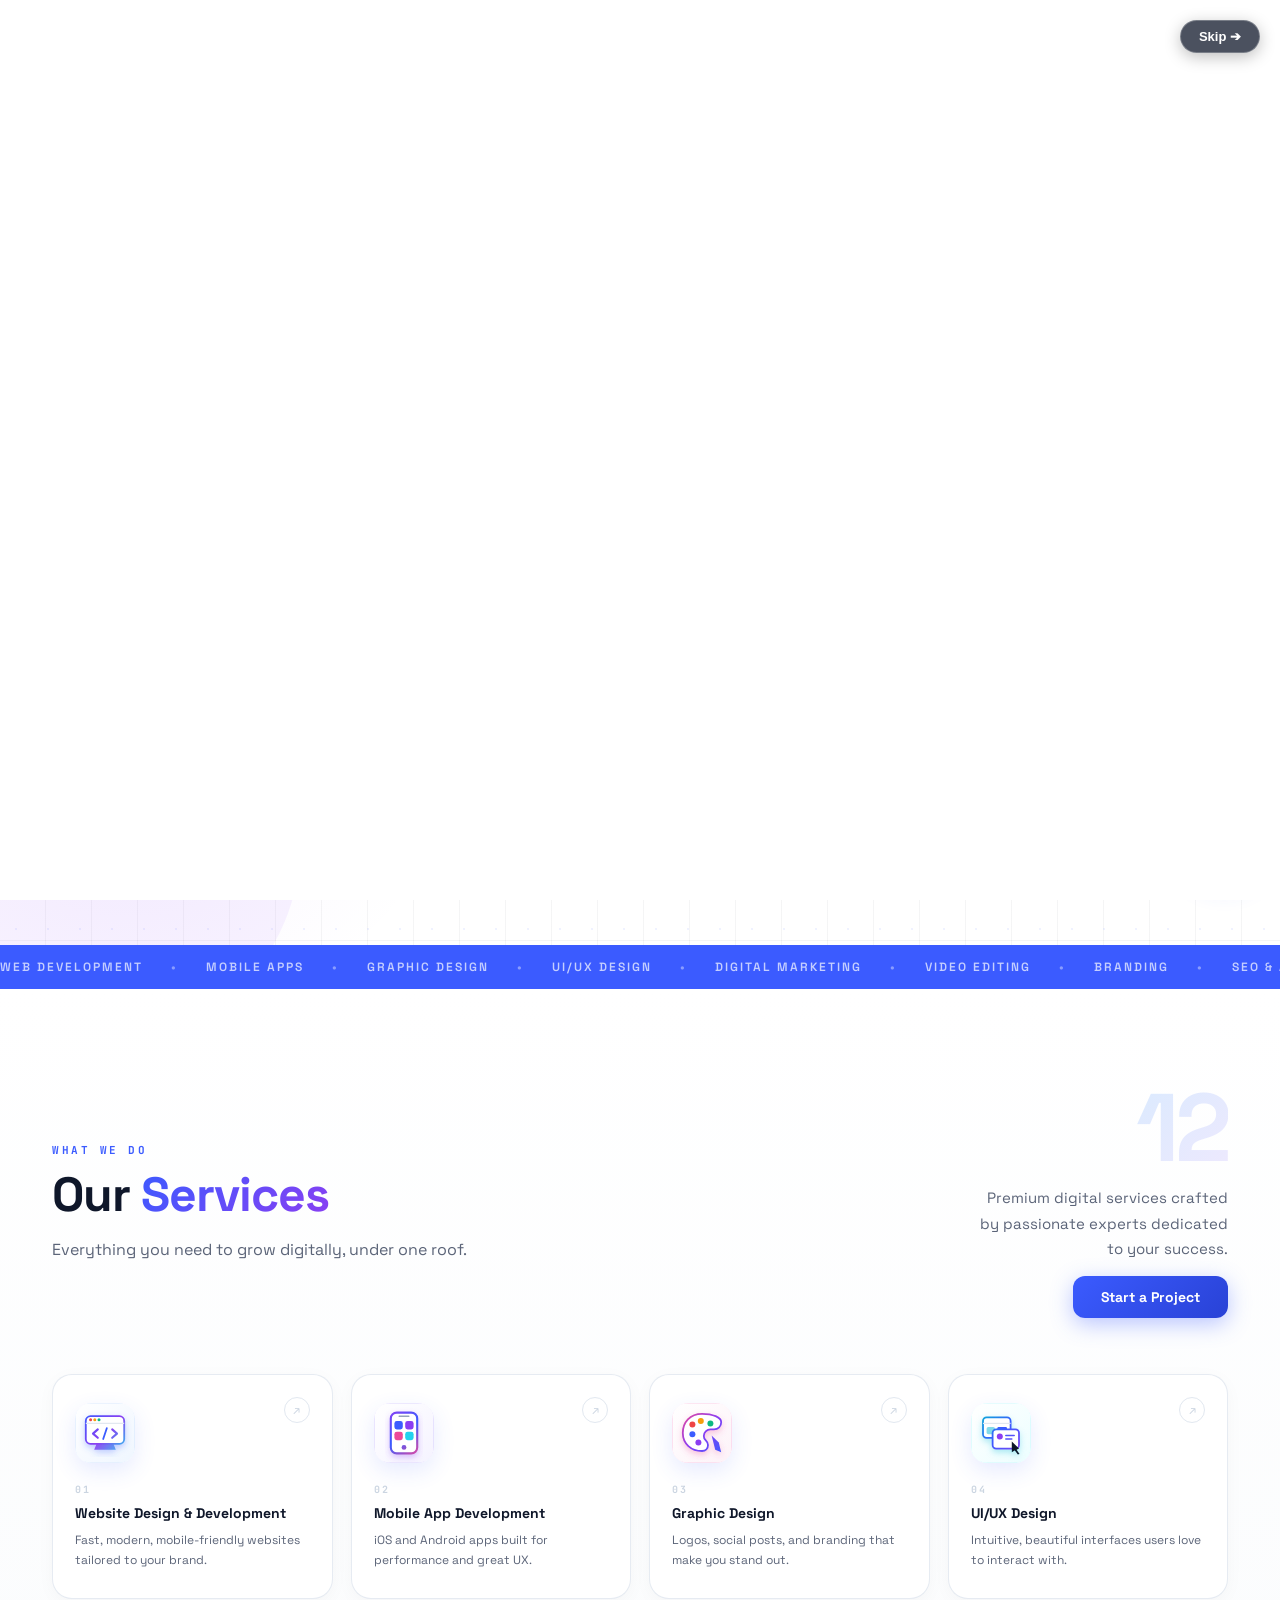
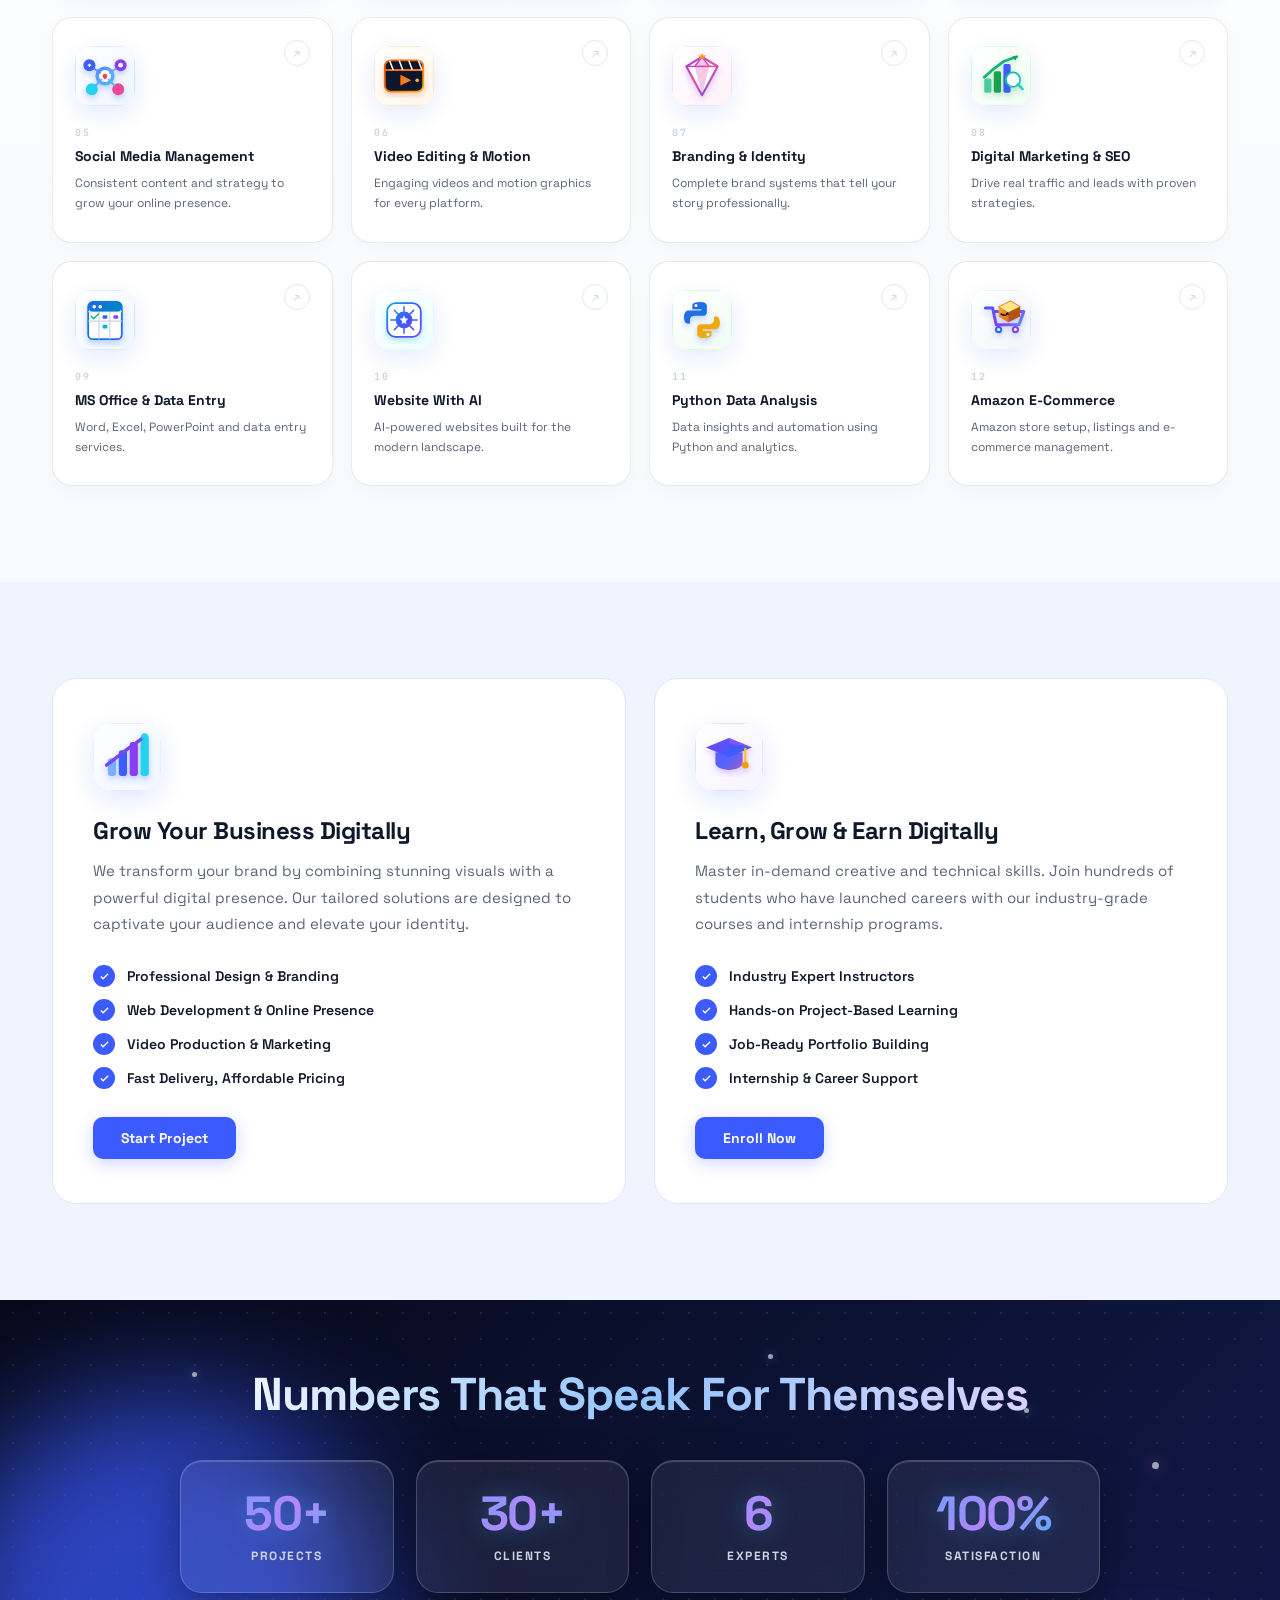
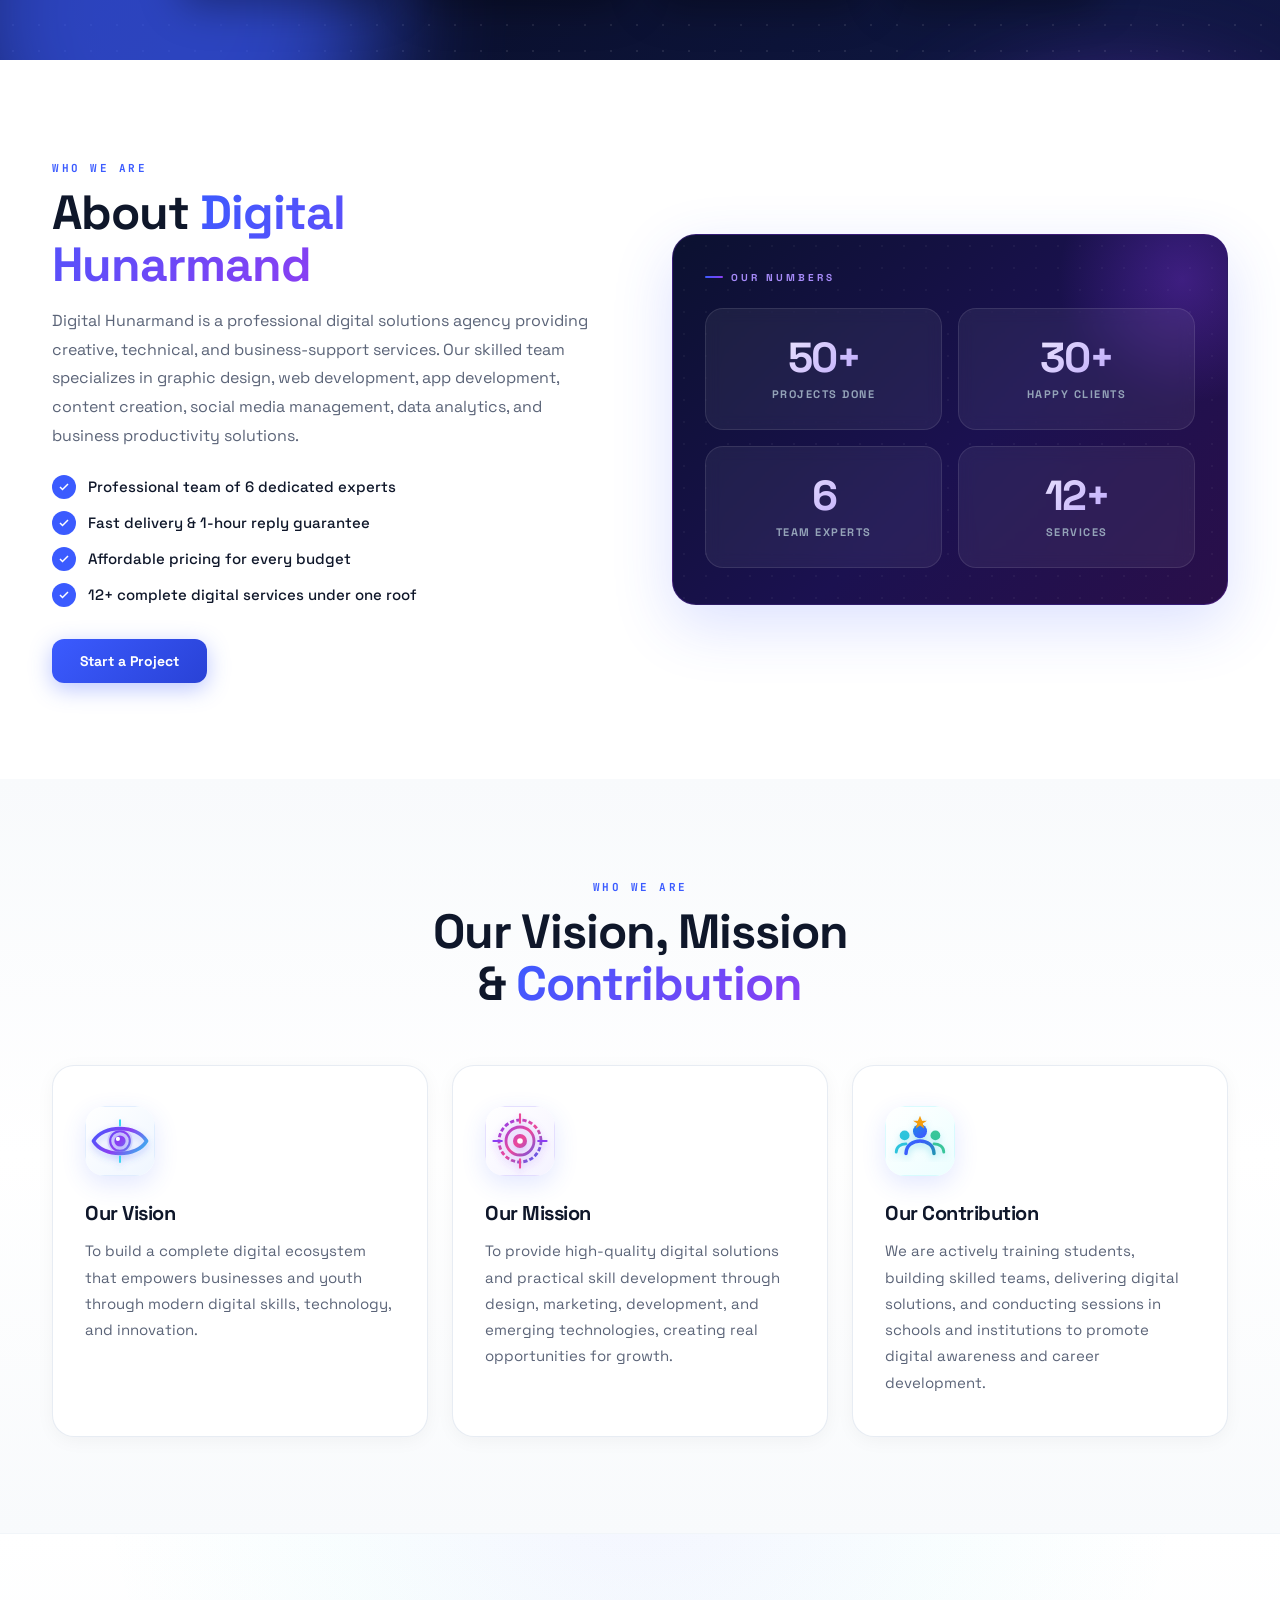
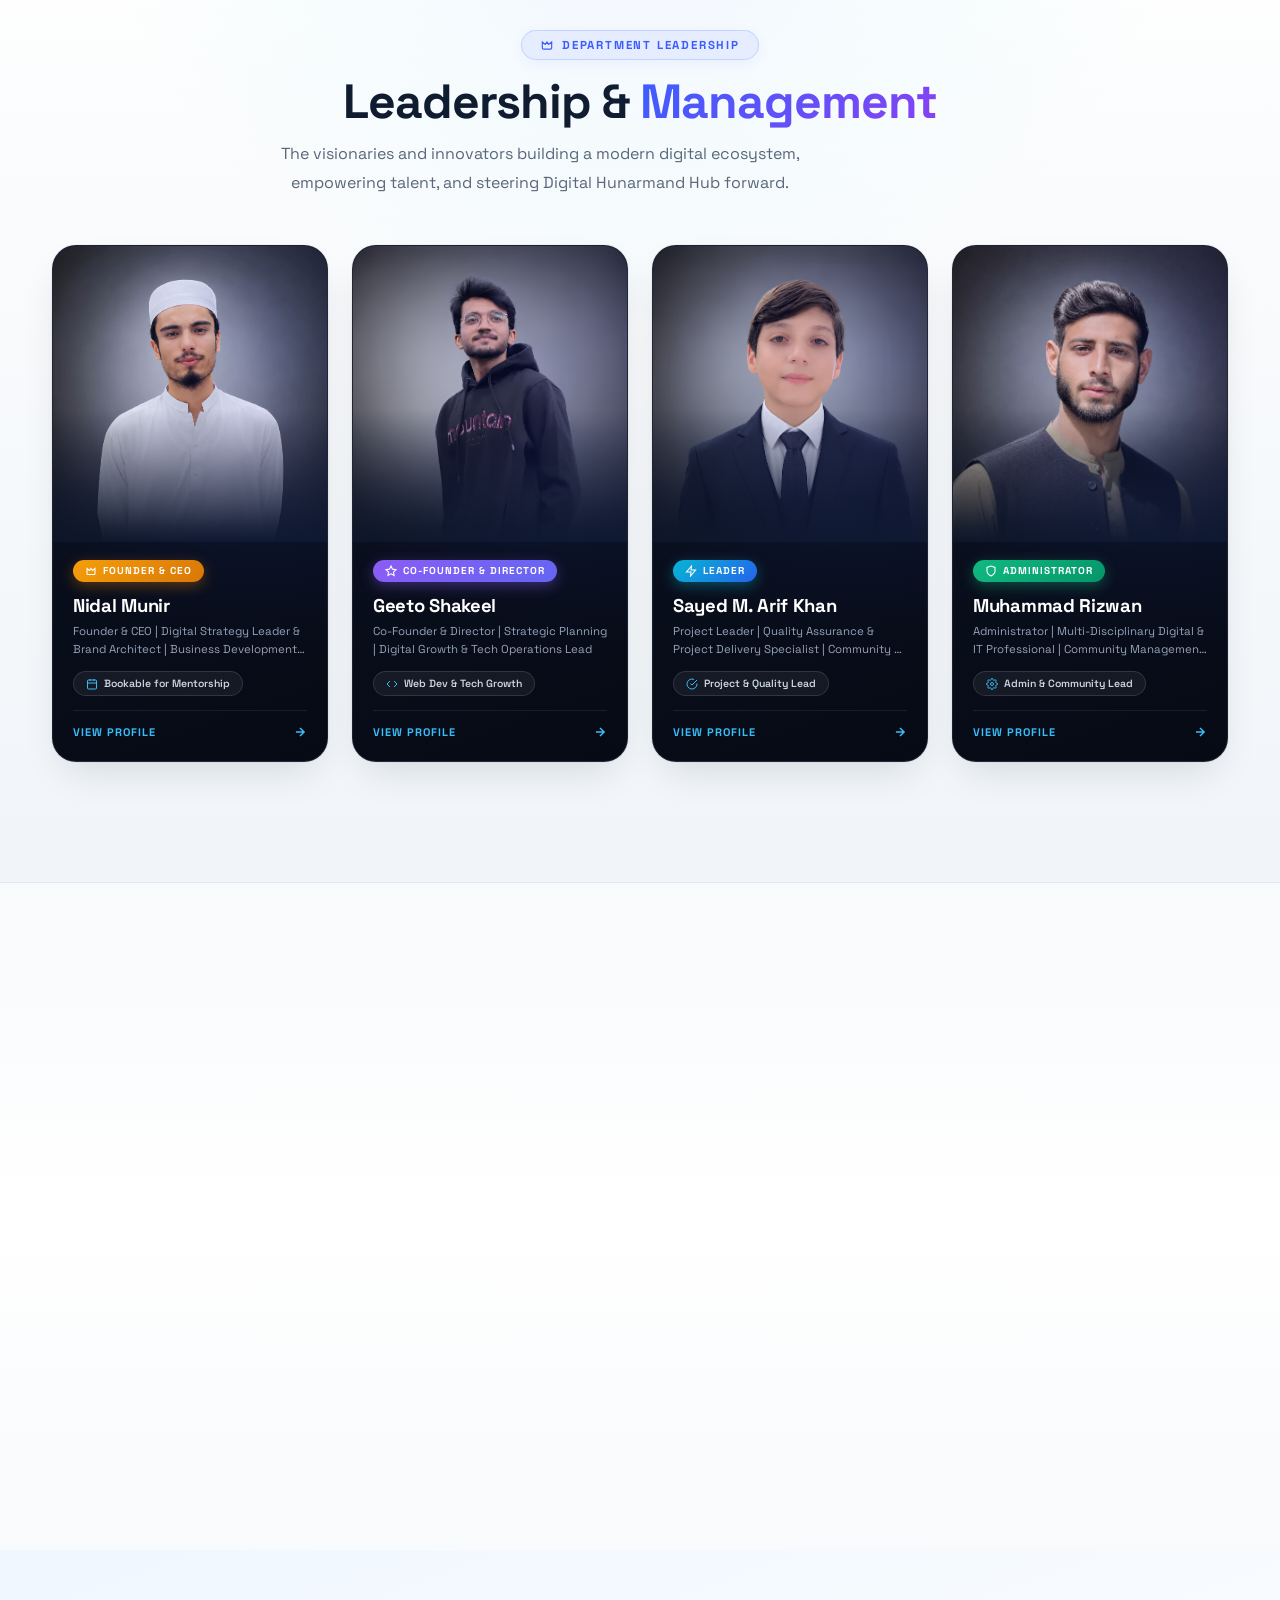
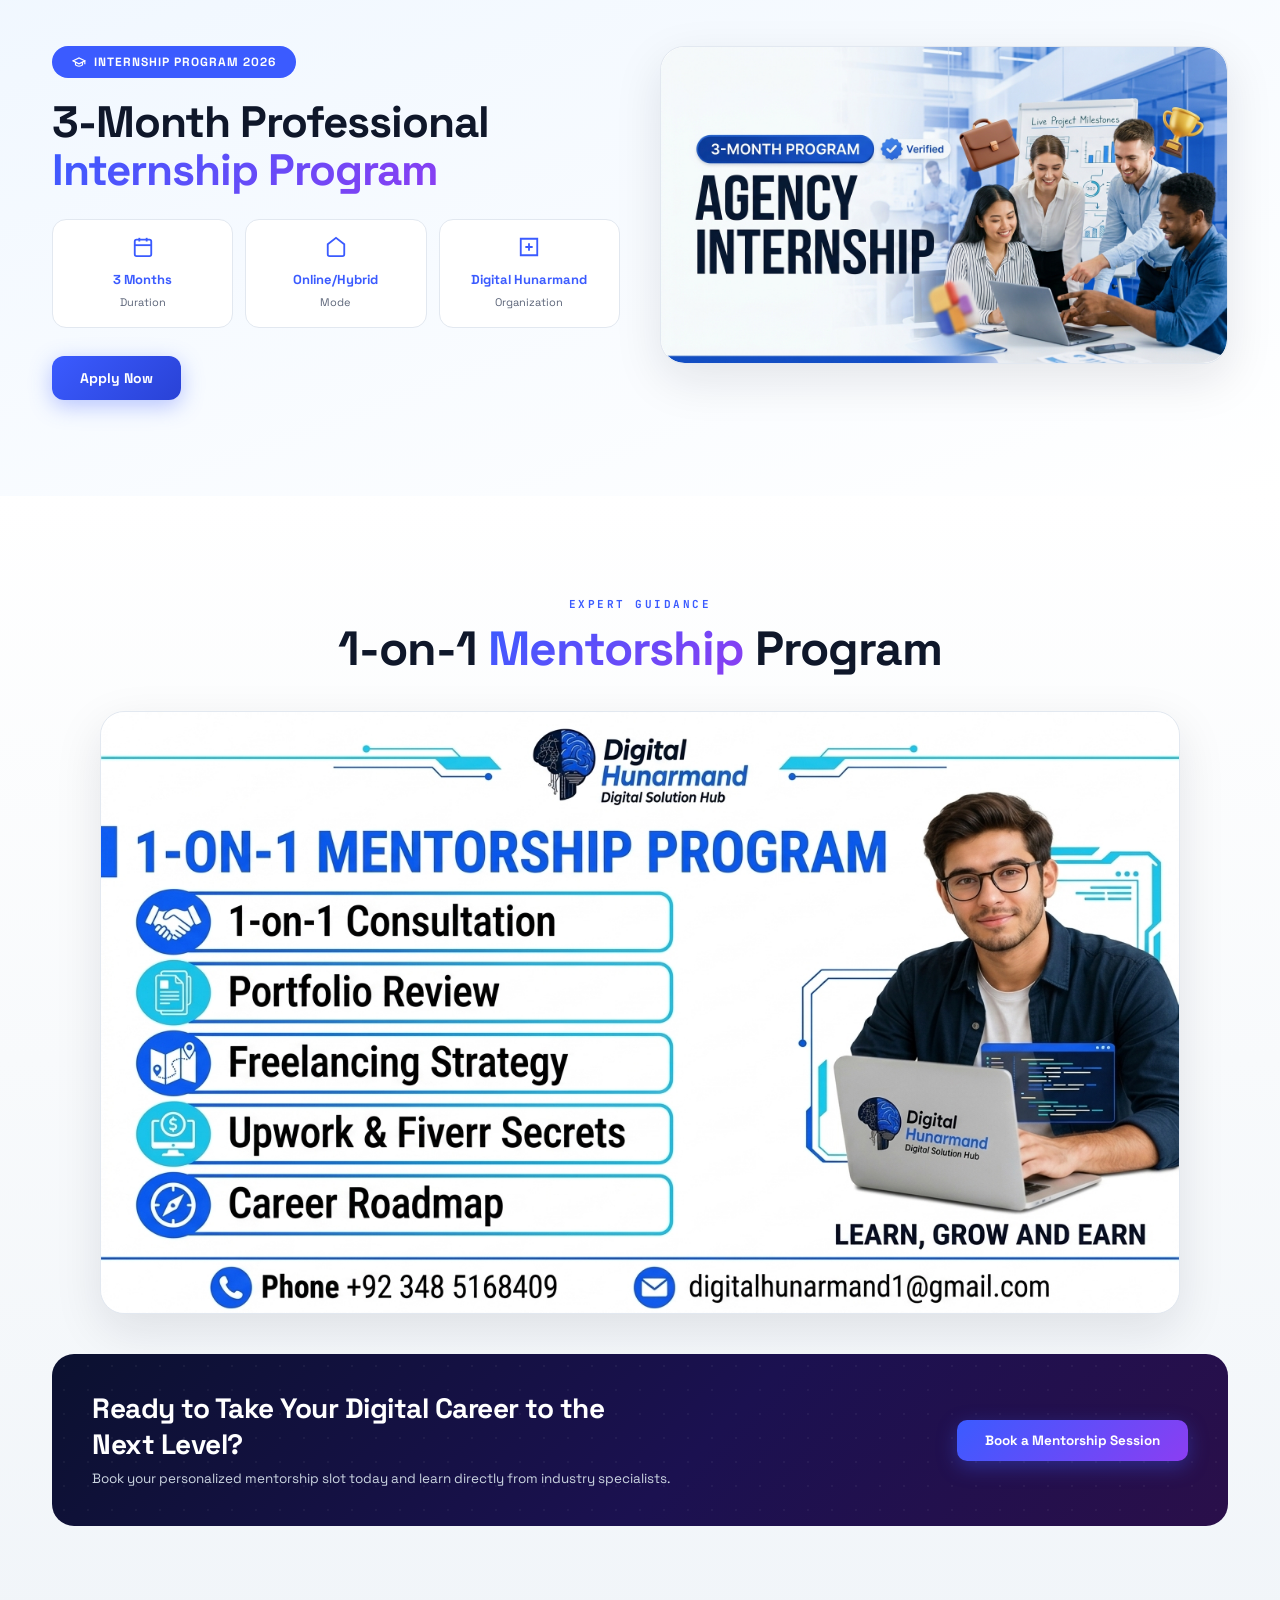
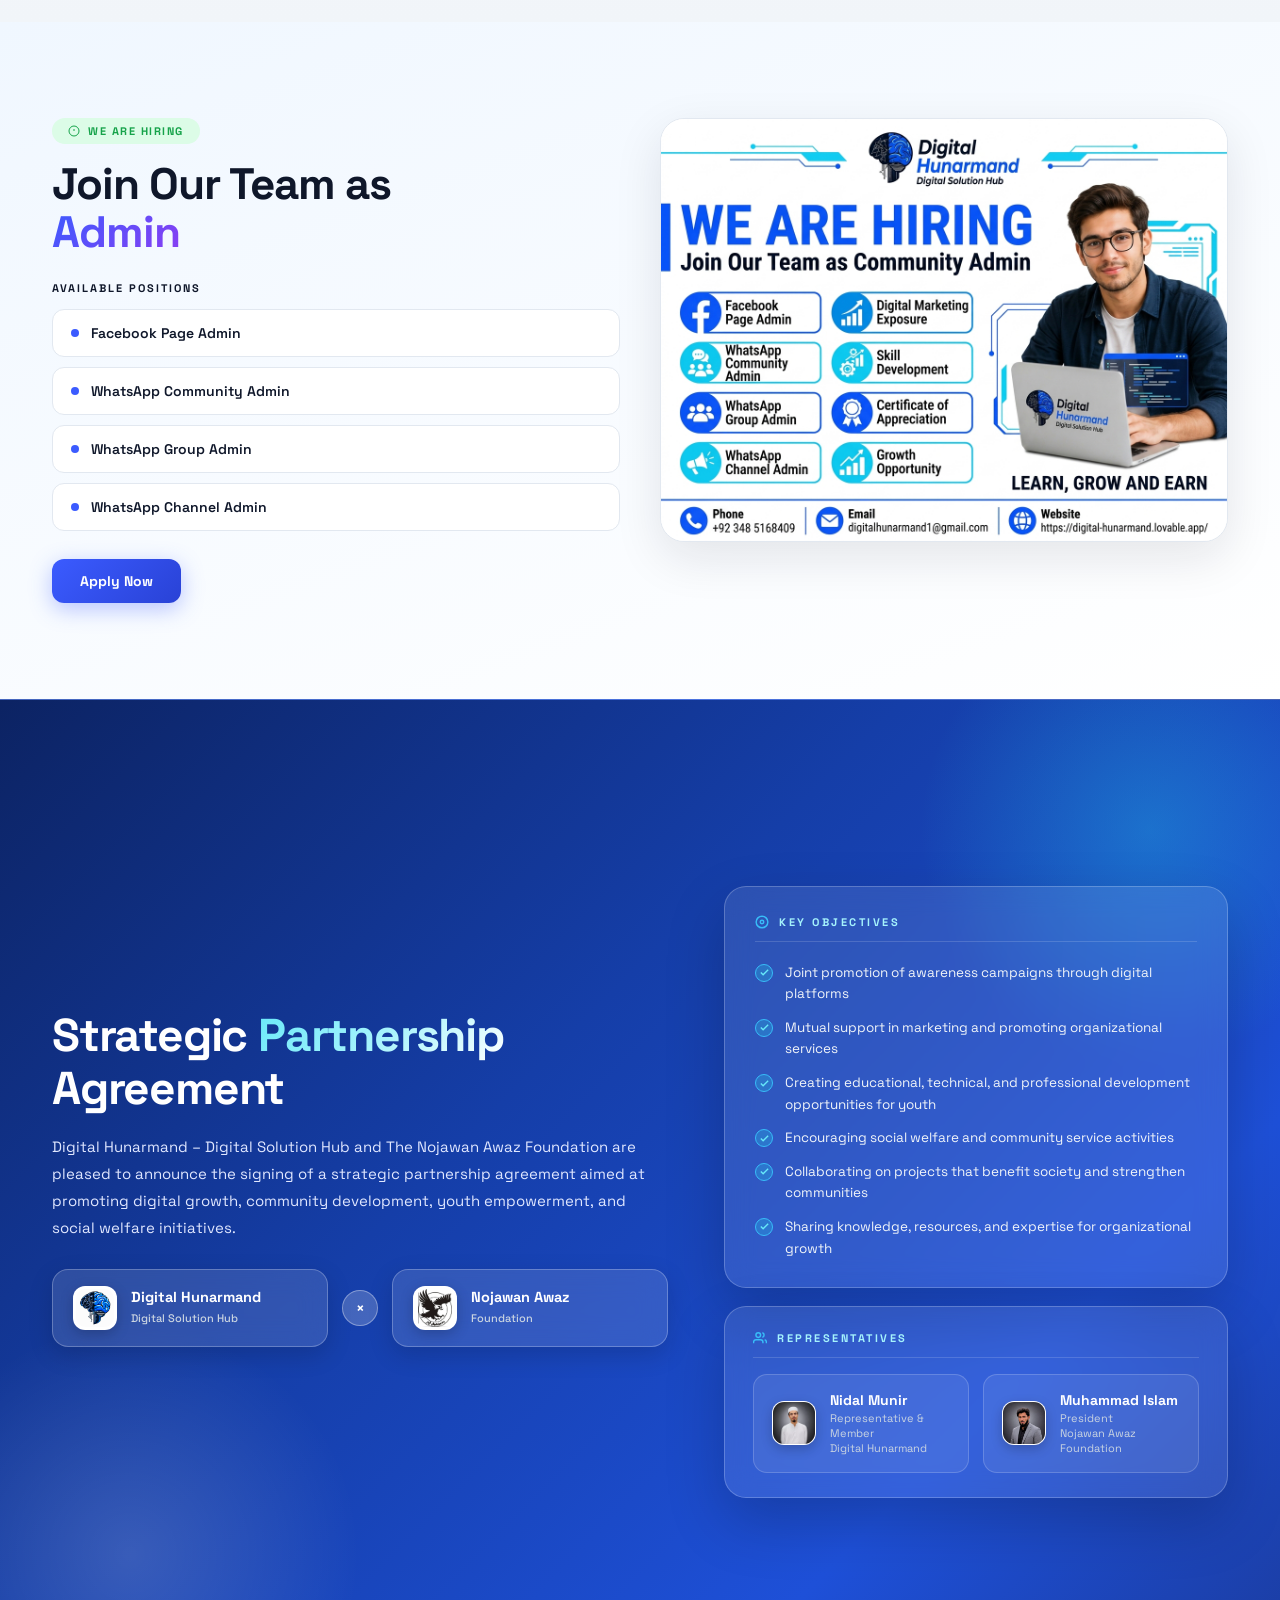
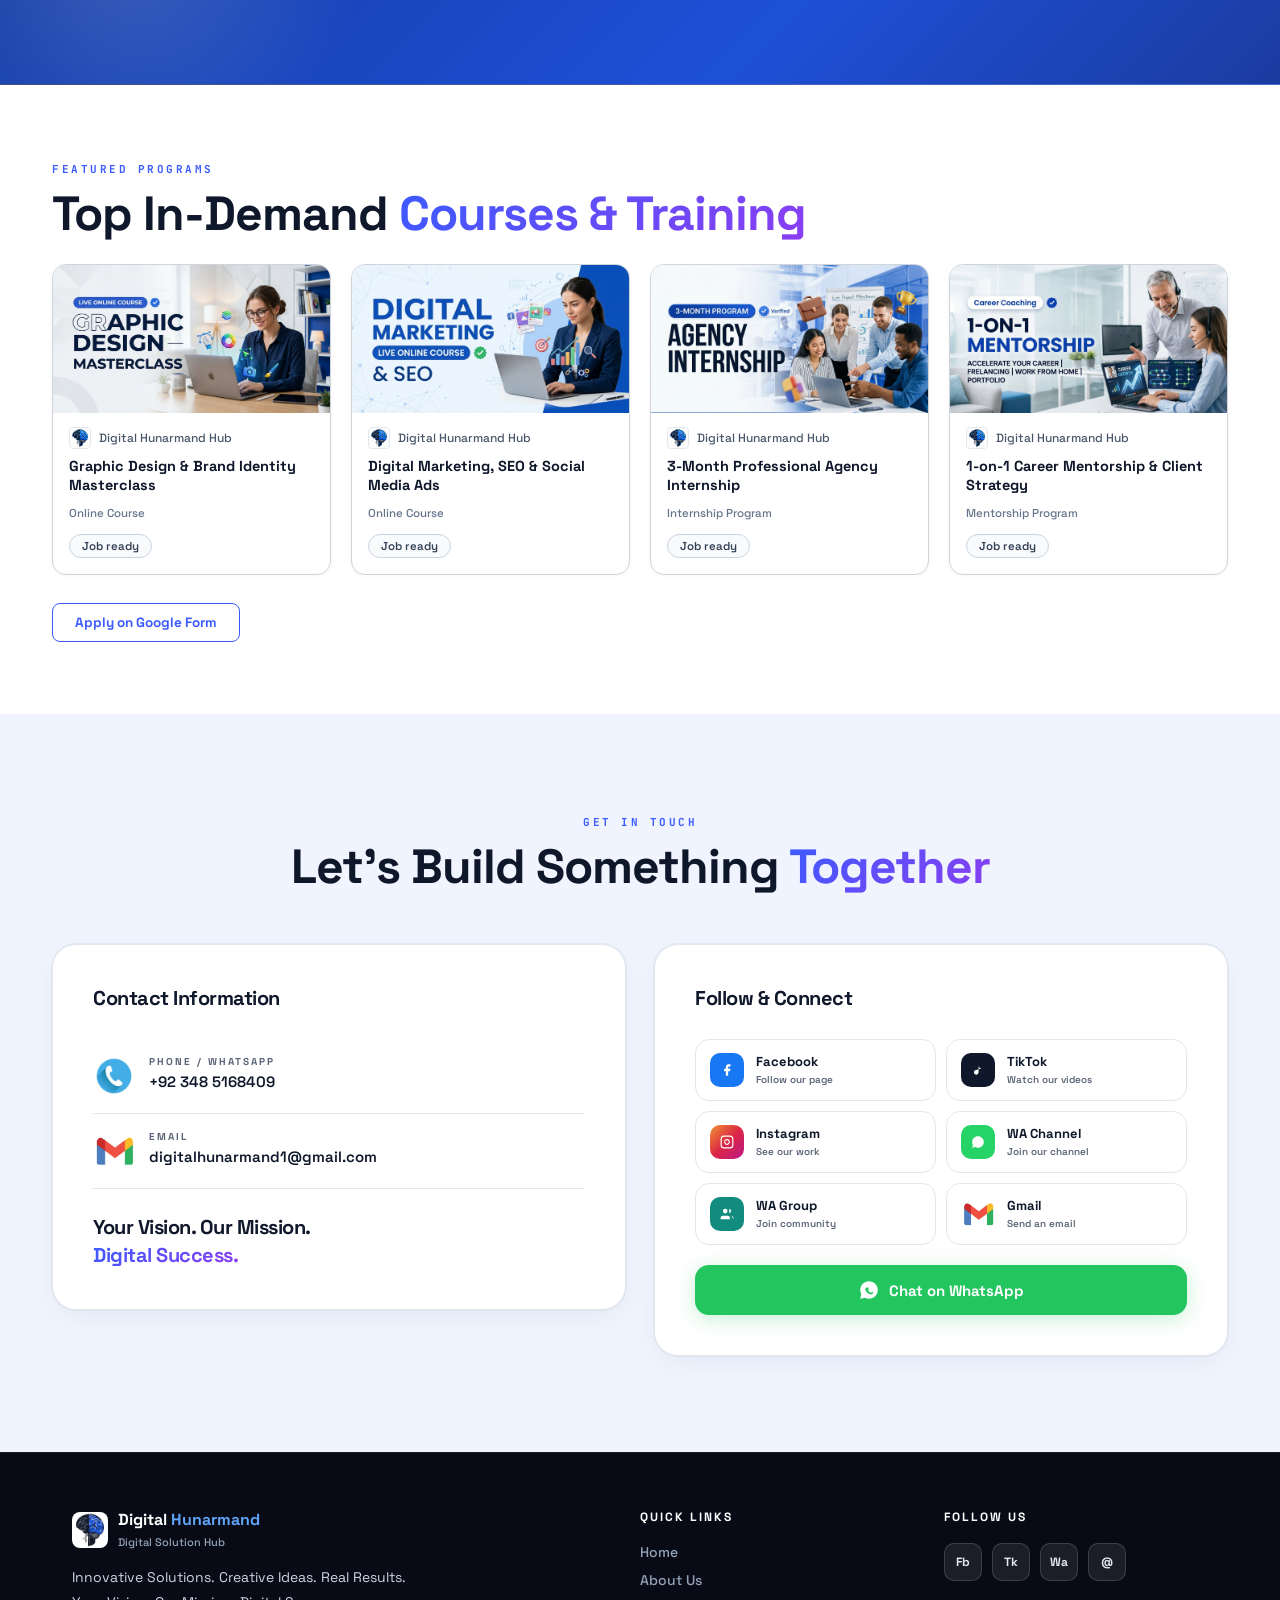
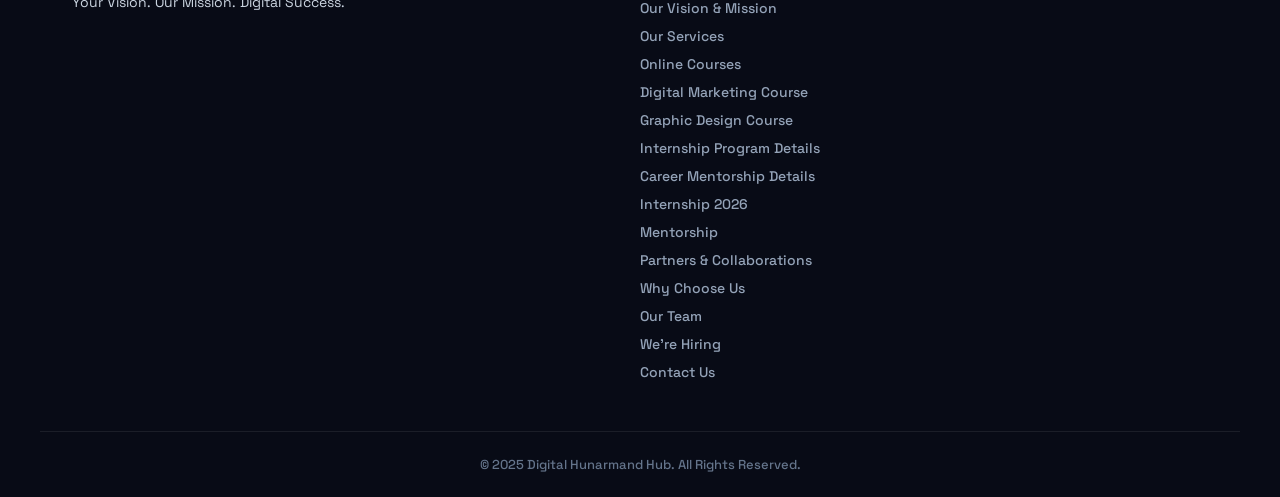
==== commit 2baa7577: "Added Course links to footer" ====
--- a/index.html
+++ b/index.html
@@ -1537,7 +1537,7 @@
             <span>Co-Founder &amp; Director</span>
           </div>
           <h3>Geeto Shakeel</h3>
-          <p class="lead-card-desc">Co-Founder &amp; Director | Full-Stack Web Development | Digital Growth &amp; Tech Operations Lead</p>
+          <p class="lead-card-desc">Co-Founder &amp; Director | Strategic Planning | Digital Growth &amp; Tech Operations Lead</p>
           <div class="lead-card-pill">
             <svg width="12" height="12" fill="none" stroke="currentColor" stroke-width="2" viewBox="0 0 24 24"><polyline points="16 18 22 12 16 6"/><polyline points="8 6 2 12 8 18"/></svg>
             <span>Web Dev &amp; Tech Growth</span>
@@ -1933,6 +1933,10 @@
       <a href="#mission">Our Vision &amp; Mission</a>
       <a href="#services">Our Services</a>
       <a href="#courses">Online Courses</a>
+      <a href="digital-marketing-course.html">Digital Marketing Course</a>
+      <a href="graphic-design-course.html">Graphic Design Course</a>
+      <a href="internship-program.html">Internship Program Details</a>
+      <a href="career-mentorship.html">Career Mentorship Details</a>
       <a href="#internship">Internship 2026</a>
       <a href="#mentorship">Mentorship</a>
       <a href="#partnership">Partners &amp; Collaborations</a>
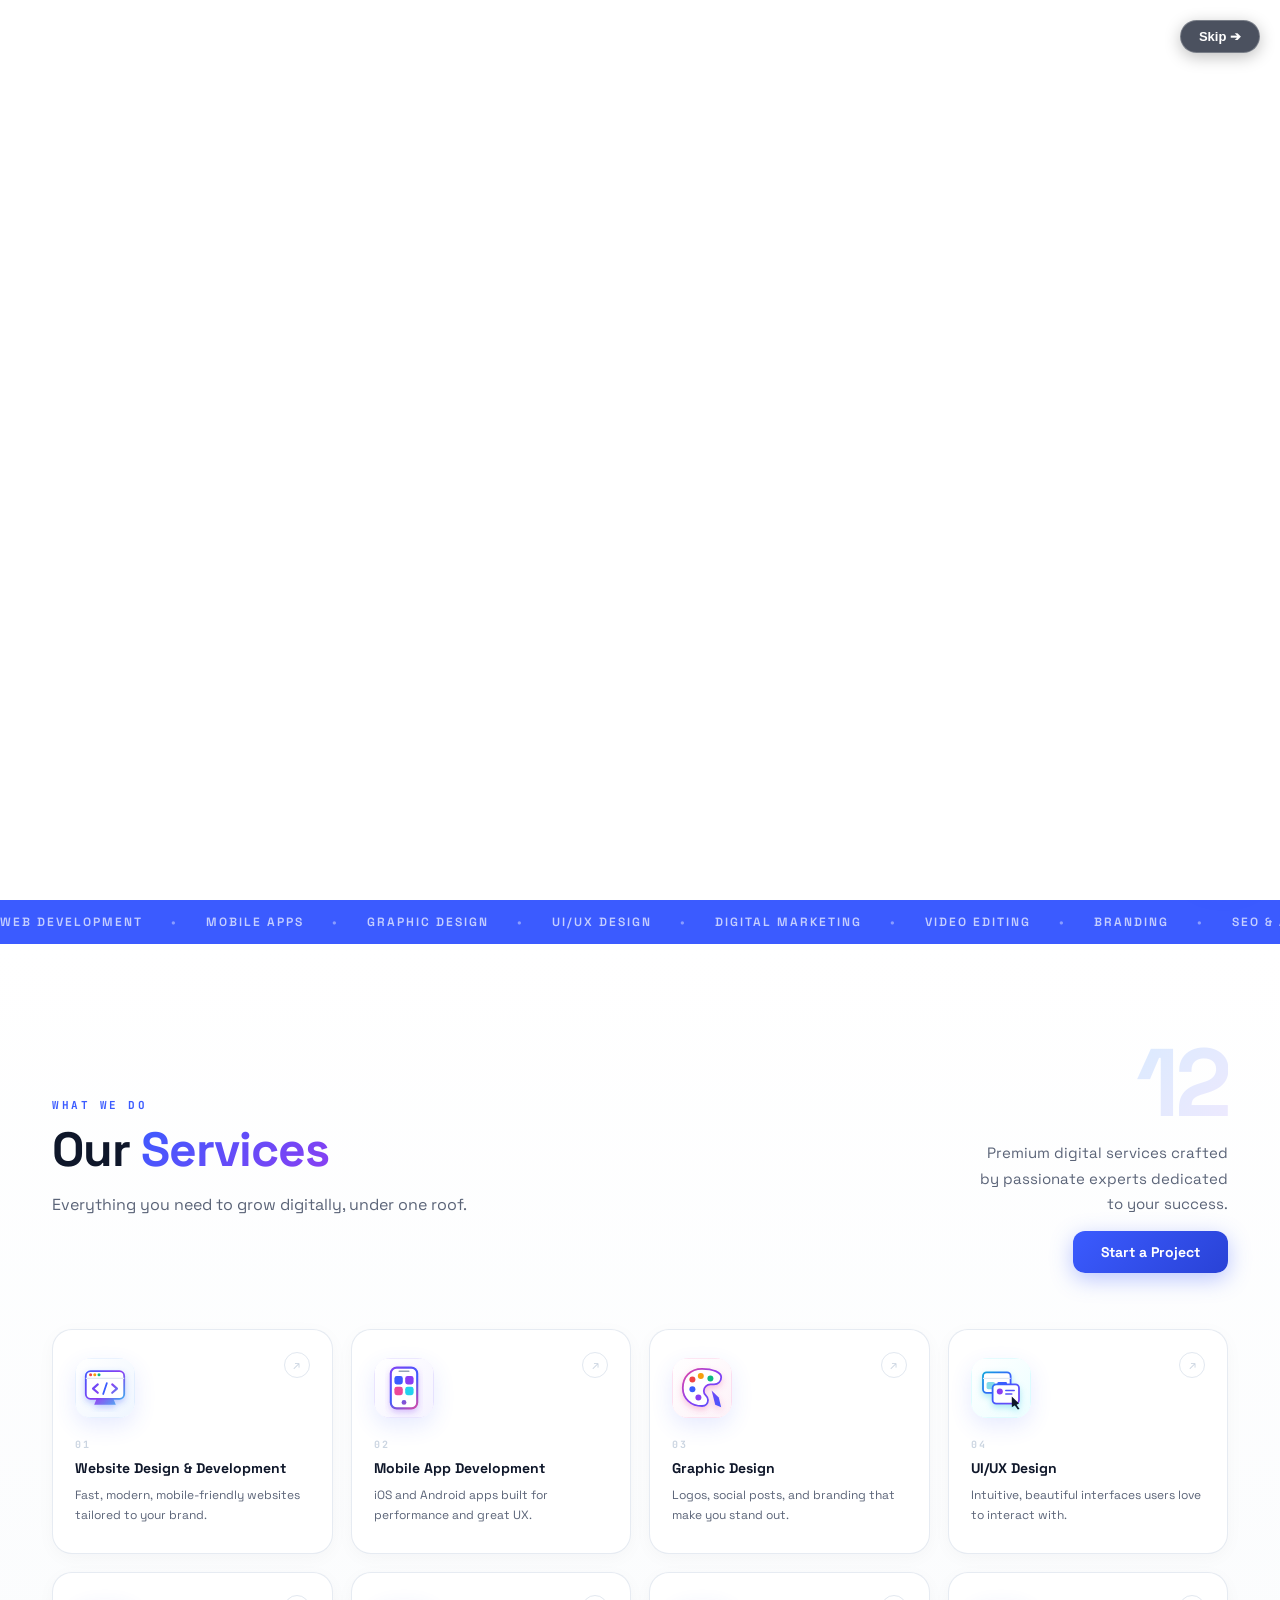
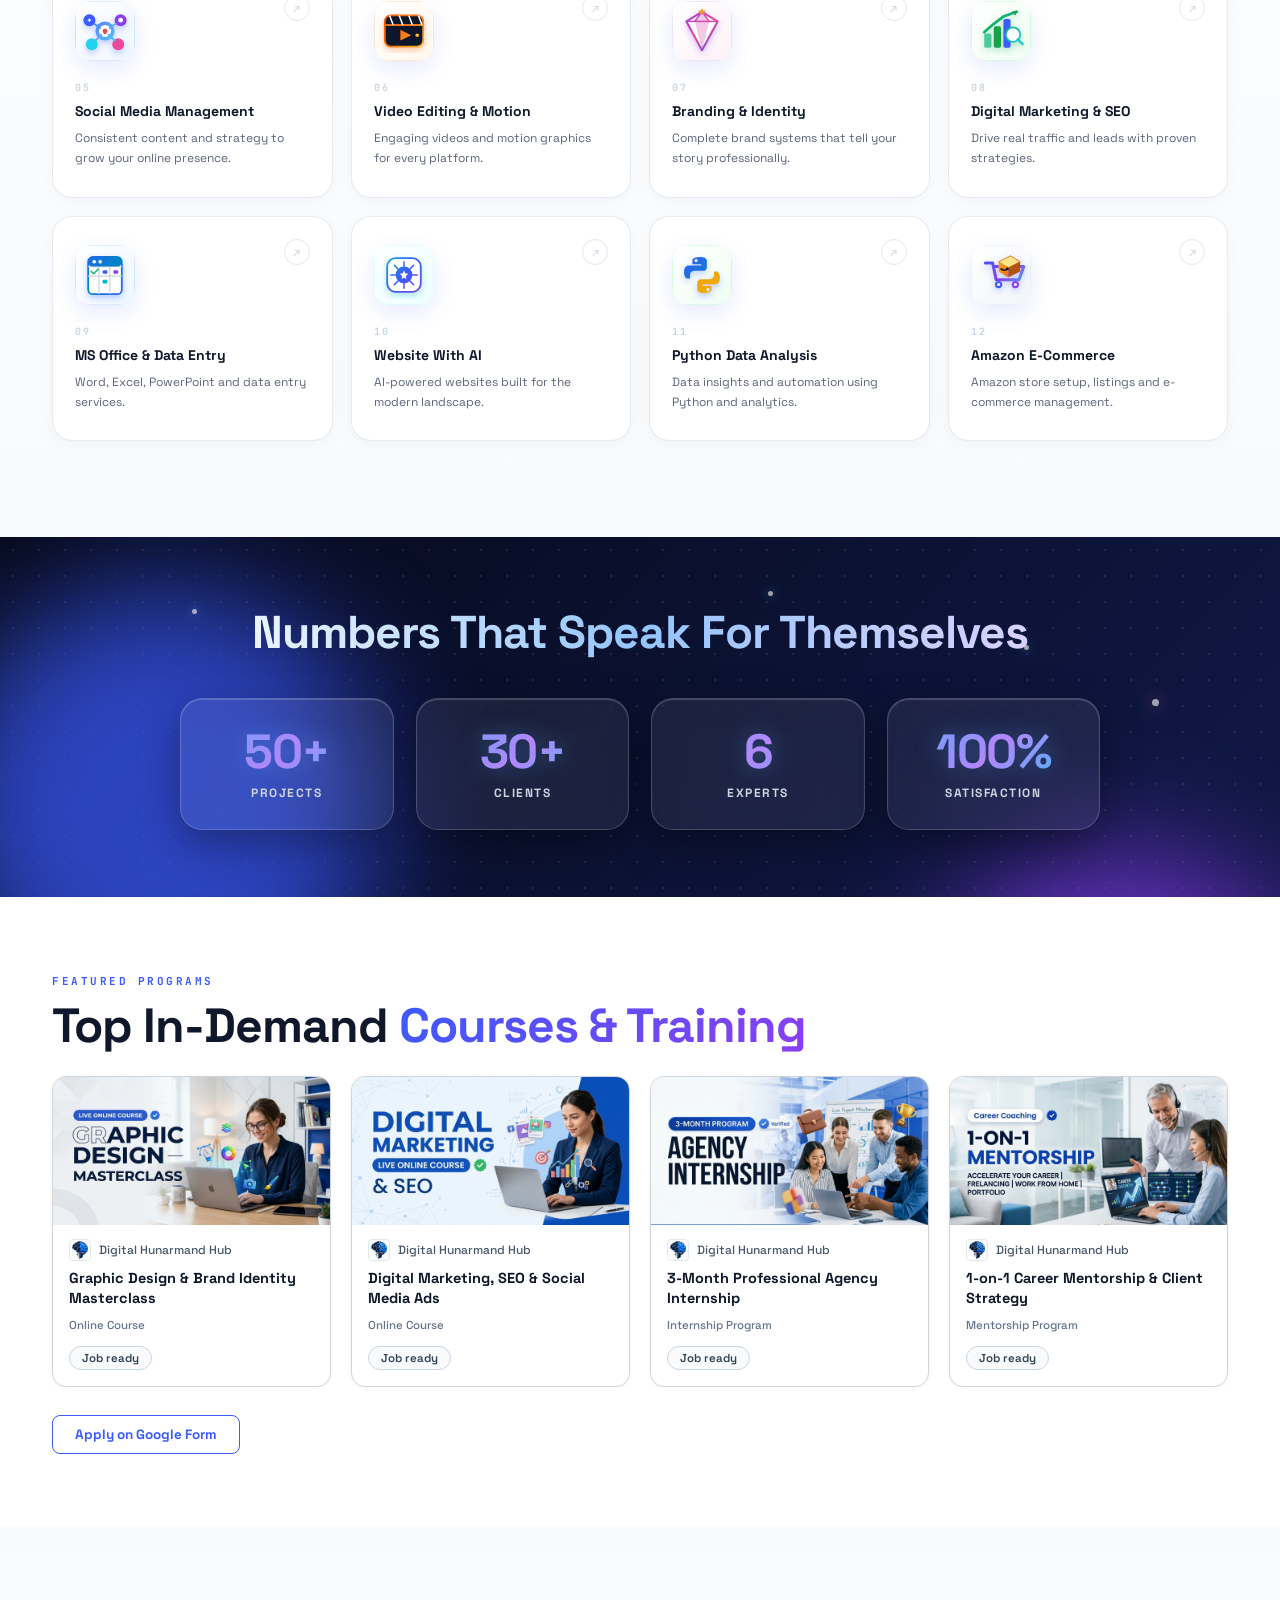
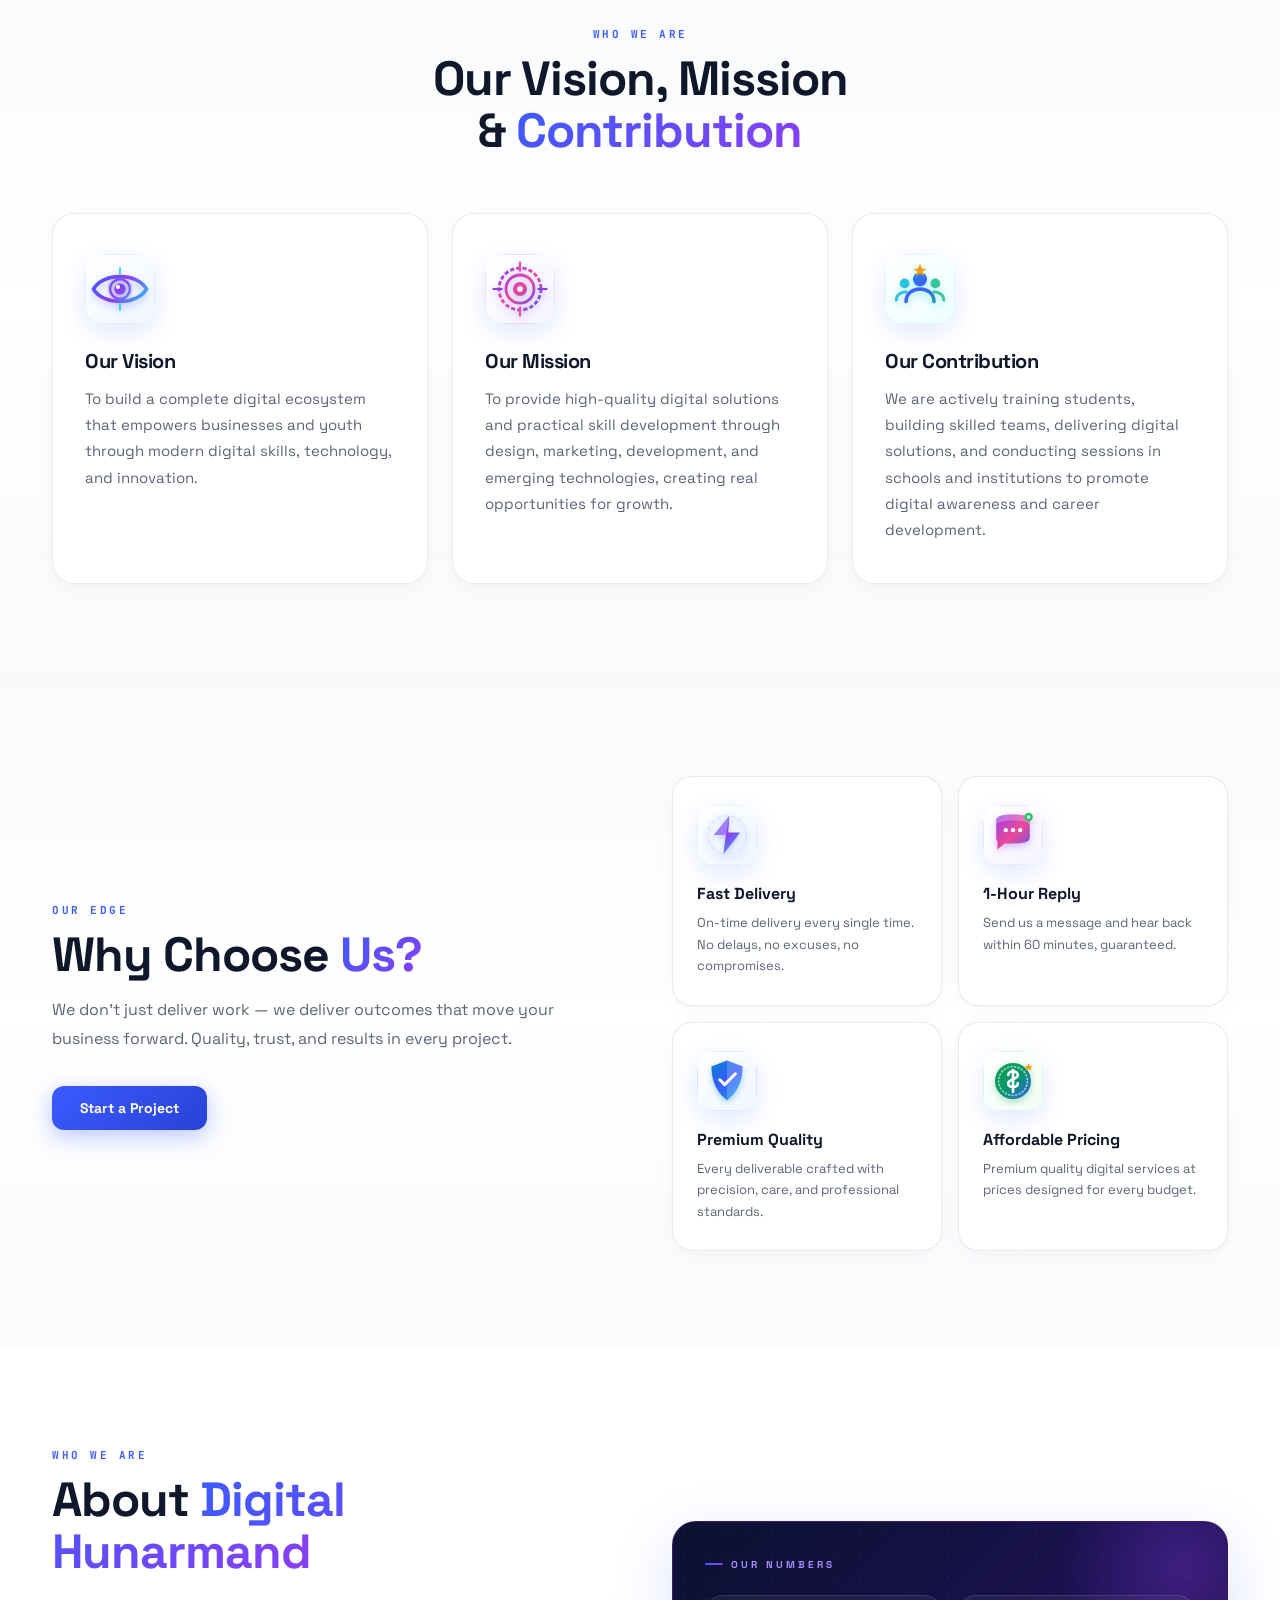
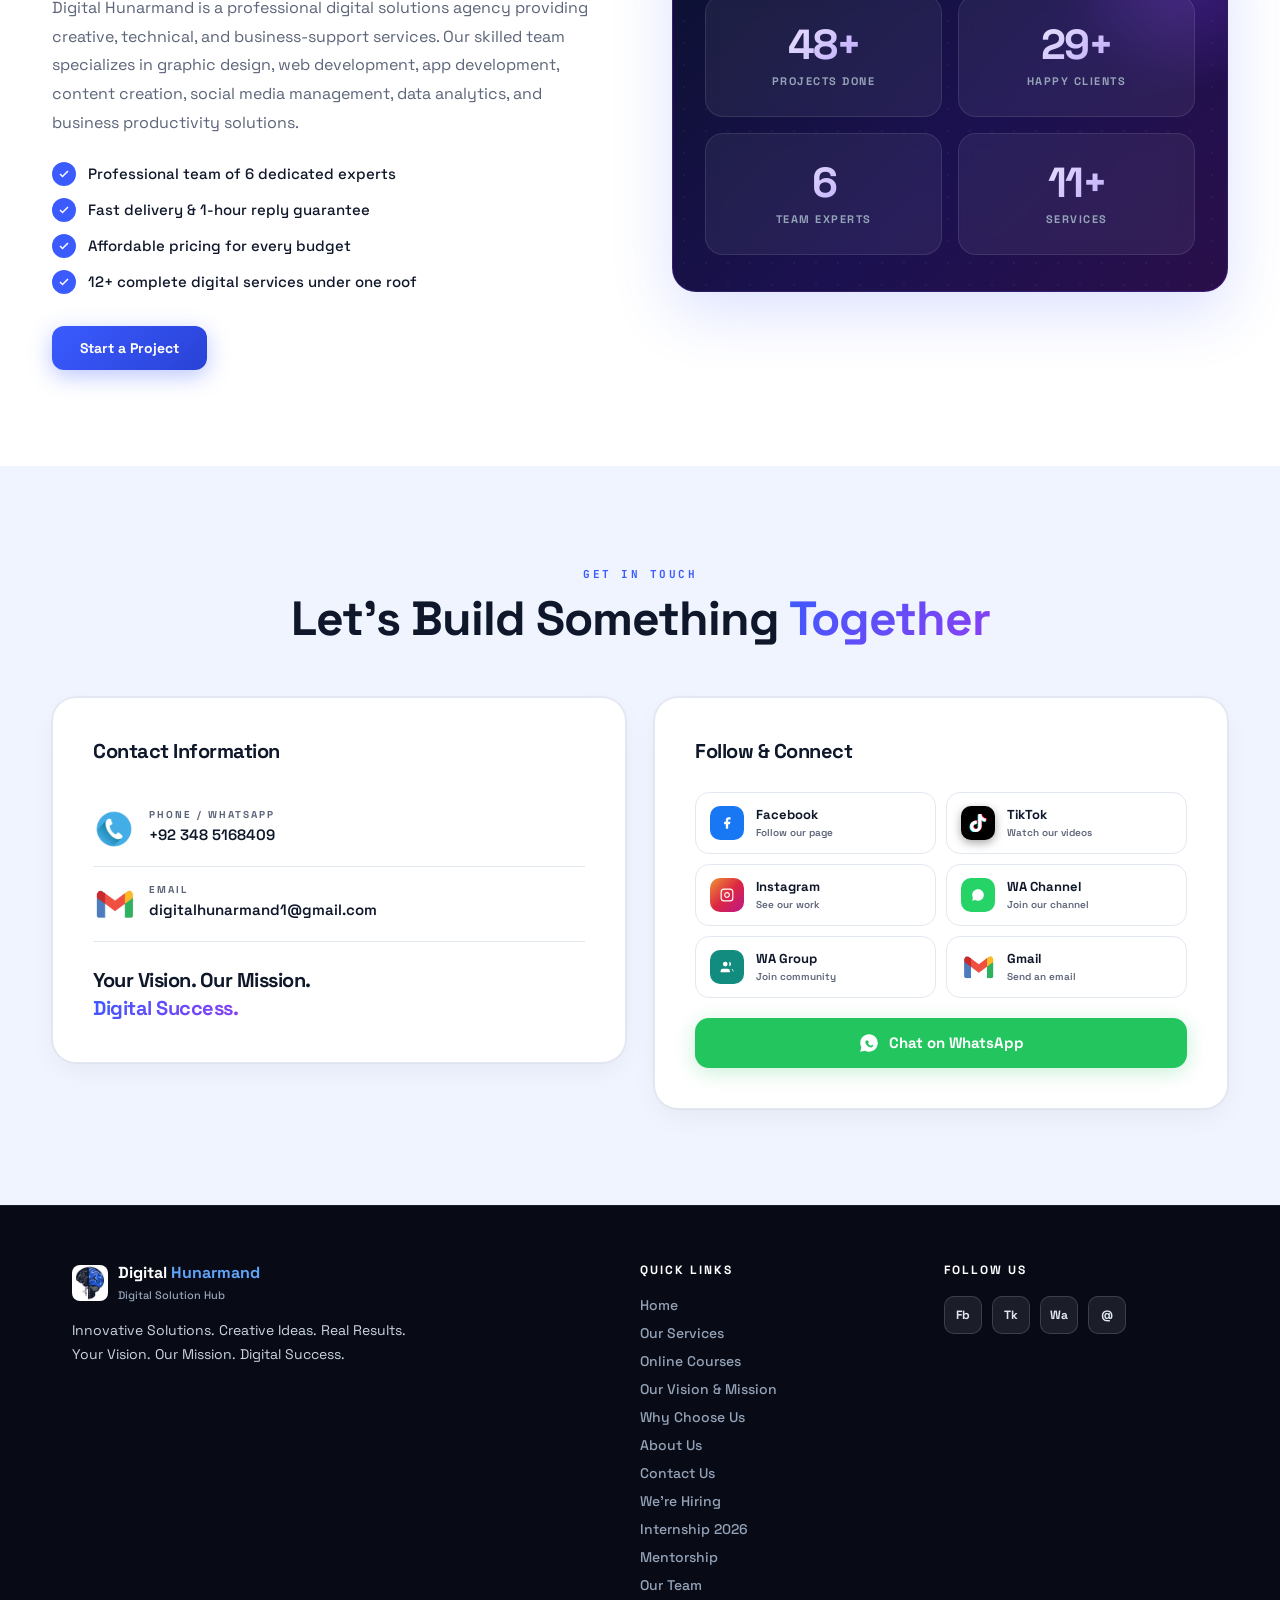
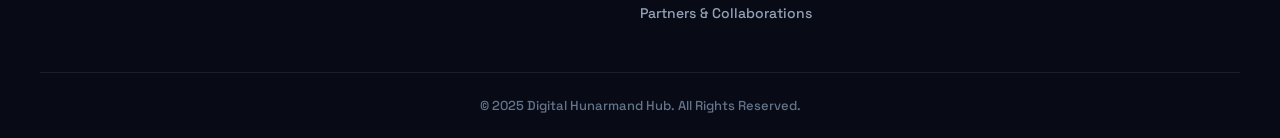
==== commit 36e44953: "Add files via upload" ====
--- a/index.html
+++ b/index.html
@@ -94,9 +94,28 @@
 /* TILT */
 .tilt{transform-style:preserve-3d;transition:transform .15s ease}
 
-/* NAV */
-.nav{position:fixed;top:0;left:0;right:0;z-index:1000;background:rgba(255,255,255,.97);backdrop-filter:blur(20px);border-bottom:1px solid var(--border);transition:box-shadow .3s}
-.nav.s{box-shadow:0 4px 24px rgba(0,0,0,.08)}
+/* NAV - Circle-Type Curved Bottom Corners */
+.nav{
+  position:fixed;
+  top:0;
+  left:0;
+  right:0;
+  z-index:1000;
+  background:rgba(255,255,255,.97);
+  backdrop-filter:blur(20px);
+  -webkit-backdrop-filter:blur(20px);
+  border-radius:0 0 32px 32px;
+  border-bottom:1.5px solid rgba(59,91,255,0.16);
+  border-left:1.5px solid rgba(59,91,255,0.1);
+  border-right:1.5px solid rgba(59,91,255,0.1);
+  border-top:none;
+  box-shadow:0 10px 32px -4px rgba(15,23,42,0.08);
+  transition:all .3s ease;
+}
+.nav.s{
+  box-shadow:0 14px 40px -4px rgba(59,91,255,0.15);
+  border-bottom-color:rgba(59,91,255,0.25);
+}
 .nav-in{width:100%;max-width:100%;margin:0;padding:0 32px;height:68px;display:flex;align-items:center;justify-content:space-between;gap:16px}
 .nav-logo{display:flex;align-items:center;gap:10px;flex-shrink:0}
 .nav-ico{width:40px;height:40px;object-fit:contain;border-radius:8px}
@@ -120,9 +139,12 @@
   align-items:center;
   width:40px;
   height:40px;
-  background:rgba(59,91,255,0.06);
-  border:1.5px solid rgba(59,91,255,0.16);
-  border-radius:10px;
+  background:linear-gradient(135deg, rgba(255,255,255,0.85) 0%, rgba(238,244,255,0.55) 50%, rgba(220,235,255,0.75) 100%);
+  backdrop-filter:blur(16px) saturate(180%);
+  -webkit-backdrop-filter:blur(16px) saturate(180%);
+  border:1.5px solid rgba(255,255,255,0.95);
+  border-radius:12px;
+  box-shadow:0 6px 18px -2px rgba(59,91,255,0.18), 0 2px 6px rgba(15,23,42,0.06), inset 0 1px 2px rgba(255,255,255,1), inset 0 -1px 2px rgba(59,91,255,0.14);
   cursor:pointer;
   padding:0;
   margin-left:auto;
@@ -130,21 +152,24 @@
   transition:all .3s cubic-bezier(0.4,0,0.2,1);
 }
 .hbg:hover{
-  background:rgba(59,91,255,0.12);
-  border-color:var(--blue);
+  background:linear-gradient(135deg, rgba(255,255,255,0.95) 0%, rgba(228,239,255,0.75) 100%);
+  border-color:rgba(255,255,255,1);
+  box-shadow:0 8px 24px -2px rgba(59,91,255,0.28), inset 0 1px 2px rgba(255,255,255,1), inset 0 -1px 2px rgba(59,91,255,0.22);
+  transform:scale(1.04);
 }
 .hbg span{
   display:block;
   width:20px;
-  height:2px;
+  height:2.2px;
   background:#0f172a;
-  border-radius:2px;
+  border-radius:3px;
   transition:all .3s cubic-bezier(0.4,0,0.2,1);
   transform-origin:center;
 }
 .hbg.active{
-  background:rgba(59,91,255,0.12);
-  border-color:var(--blue);
+  background:linear-gradient(135deg, rgba(238,244,255,0.95) 0%, rgba(215,232,255,0.85) 100%);
+  border-color:rgba(59,91,255,0.4);
+  box-shadow:0 6px 22px -2px rgba(59,91,255,0.3), inset 0 1px 2px rgba(255,255,255,1);
 }
 .hbg.active span:nth-child(1){
   transform:translateY(7px) rotate(45deg);
@@ -161,26 +186,194 @@
 
 /* HERO */
 .hero{
-  min-height:calc(100vh - 68px);
+  min-height:100vh;
+  margin-top:0;
   background-color:#ffffff;
   background-image:
-    radial-gradient(ellipse 65% 55% at 90% 20%, rgba(59,91,255,0.16) 0%, rgba(34,211,238,0.09) 45%, transparent 75%),
-    radial-gradient(ellipse 40% 40% at 10% 85%, rgba(139,62,242,0.05) 0%, transparent 60%),
     linear-gradient(to right, rgba(15,23,42,0.045) 1px, transparent 1px),
     linear-gradient(to bottom, rgba(15,23,42,0.045) 1px, transparent 1px);
-  background-size:100% 100%, 100% 100%, 46px 46px, 46px 46px;
-  background-position:0 0, 0 0, -1px -1px, -1px -1px;
+  background-size:46px 46px;
+  background-position:-1px -1px;
   position:relative;
   overflow:hidden;
   display:flex;
   align-items:center;
-  padding:60px 0;
-}
-.hero-deco{position:absolute;inset:0;pointer-events:none}
-.hero-circle{position:absolute;border-radius:50%;opacity:.06}
-.hc1{width:600px;height:600px;background:var(--blue);top:-200px;right:-100px}
-.hc2{width:400px;height:400px;background:var(--purple);bottom:-100px;left:-100px}
-.hero-dots{position:absolute;inset:0;background-image:radial-gradient(rgba(59,91,255,.08) 1px,transparent 1px);background-size:32px 32px}
+  padding:118px 0 60px;
+}
+.hero-deco{position:absolute;inset:0;pointer-events:none;overflow:hidden;z-index:0}
+
+/* HERO GLOW ORBS - LIVE FLOATING BACKGROUND BLOBS */
+.hero-glow-orb{position:absolute;border-radius:50%;pointer-events:none;will-change:transform}
+.hero-glow-orb.orb-1{
+  width:620px;height:620px;
+  background:radial-gradient(circle at 40% 40%, rgba(59,91,255,0.24) 0%, rgba(34,211,238,0.15) 45%, transparent 72%);
+  top:-100px;right:-80px;filter:blur(65px);
+  animation:heroOrbFloat1 13s ease-in-out infinite alternate;
+}
+.hero-glow-orb.orb-2{
+  width:540px;height:540px;
+  background:radial-gradient(circle at 50% 50%, rgba(139,62,242,0.2) 0%, rgba(236,72,153,0.12) 45%, transparent 70%);
+  bottom:-120px;left:-90px;filter:blur(60px);
+  animation:heroOrbFloat2 15s ease-in-out infinite alternate;
+}
+.hero-glow-orb.orb-3{
+  width:440px;height:440px;
+  background:radial-gradient(circle at 45% 45%, rgba(34,211,238,0.18) 0%, rgba(59,91,255,0.1) 50%, transparent 72%);
+  top:28%;right:12%;filter:blur(52px);
+  animation:heroOrbFloat3 11s ease-in-out infinite alternate;
+}
+.hero-glow-orb.orb-4{
+  width:380px;height:380px;
+  background:radial-gradient(circle at 50% 50%, rgba(99,102,241,0.16) 0%, rgba(168,85,247,0.09) 45%, transparent 70%);
+  top:-40px;left:18%;filter:blur(48px);
+  animation:heroOrbFloat4 16s ease-in-out infinite alternate;
+}
+.hero-glow-orb.orb-5{
+  width:480px;height:480px;
+  background:radial-gradient(circle at 40% 40%, rgba(59,91,255,0.16) 0%, rgba(139,62,242,0.1) 48%, transparent 72%);
+  bottom:-60px;right:6%;filter:blur(58px);
+  animation:heroOrbFloat5 14s ease-in-out infinite alternate;
+}
+
+@keyframes heroOrbFloat1{
+  0%{transform:translate3d(0,0,0) scale(1)}
+  50%{transform:translate3d(-80px,50px,0) scale(1.14)}
+  100%{transform:translate3d(-140px,-35px,0) scale(0.94)}
+}
+@keyframes heroOrbFloat2{
+  0%{transform:translate3d(0,0,0) scale(0.96)}
+  50%{transform:translate3d(85px,-60px,0) scale(1.16)}
+  100%{transform:translate3d(140px,35px,0) scale(1)}
+}
+@keyframes heroOrbFloat3{
+  0%{transform:translate3d(0,0,0) scale(1)}
+  50%{transform:translate3d(-60px,-50px,0) scale(1.18)}
+  100%{transform:translate3d(45px,60px,0) scale(1.04)}
+}
+@keyframes heroOrbFloat4{
+  0%{transform:translate3d(0,0,0) scale(1)}
+  50%{transform:translate3d(60px,70px,0) scale(1.12)}
+  100%{transform:translate3d(-35px,100px,0) scale(0.94)}
+}
+@keyframes heroOrbFloat5{
+  0%{transform:translate3d(0,0,0) scale(0.95)}
+  50%{transform:translate3d(-75px,-55px,0) scale(1.15)}
+  100%{transform:translate3d(55px,-90px,0) scale(0.92)}
+}
+
+/* HERO FLOATING 3D GLASS BUBBLES */
+.hero-bubble{
+  position:absolute;
+  border-radius:50%;
+  pointer-events:none;
+  background:radial-gradient(circle at 30% 28%, rgba(255,255,255,0.92) 0%, rgba(255,255,255,0.45) 20%, rgba(59,91,255,0.14) 55%, rgba(139,62,242,0.2) 80%, rgba(34,211,238,0.26) 100%);
+  border:1.5px solid rgba(255,255,255,0.85);
+  box-shadow:
+    0 12px 32px -4px rgba(59,91,255,0.12),
+    inset 0 3px 6px rgba(255,255,255,0.95),
+    inset 0 -3px 8px rgba(59,91,255,0.15);
+  backdrop-filter:blur(4px);
+  -webkit-backdrop-filter:blur(4px);
+  will-change:transform;
+}
+.hero-bubble::before{
+  content:'';
+  position:absolute;
+  top:15%;
+  left:20%;
+  width:24%;
+  height:18%;
+  border-radius:50%;
+  background:rgba(255,255,255,0.95);
+  transform:rotate(-35deg);
+  filter:blur(0.5px);
+}
+.hero-bubble::after{
+  content:'';
+  position:absolute;
+  bottom:18%;
+  right:20%;
+  width:14%;
+  height:12%;
+  border-radius:50%;
+  background:rgba(255,255,255,0.6);
+  filter:blur(1px);
+}
+
+/* Bubble Placements & Animations */
+.hb-1{width:130px;height:130px;top:12%;right:10%;animation:bMov1 8.5s ease-in-out infinite alternate}
+.hb-2{width:86px;height:86px;top:32%;right:24%;animation:bMov2 10s ease-in-out infinite alternate}
+.hb-3{width:64px;height:64px;top:60%;right:7%;animation:bMov3 7.5s ease-in-out infinite alternate}
+.hb-4{width:108px;height:108px;bottom:10%;right:18%;animation:bMov4 11.5s ease-in-out infinite alternate}
+.hb-5{width:76px;height:76px;bottom:22%;left:6%;animation:bMov5 9s ease-in-out infinite alternate}
+.hb-6{width:56px;height:56px;top:16%;left:44%;animation:bMov6 10.5s ease-in-out infinite alternate}
+.hb-7{width:48px;height:48px;top:46%;left:50%;animation:bMov7 8s ease-in-out infinite alternate}
+.hb-8{width:38px;height:38px;top:8%;right:36%;animation:bMov8 7s ease-in-out infinite alternate}
+.hb-9{width:32px;height:32px;bottom:20%;right:40%;animation:bMov9 8.5s ease-in-out infinite alternate}
+.hb-10{width:24px;height:24px;top:72%;left:28%;animation:bMov10 6.5s ease-in-out infinite alternate}
+.hb-11{width:92px;height:92px;bottom:6%;left:36%;animation:bMov11 12.5s ease-in-out infinite alternate}
+.hb-12{width:42px;height:42px;top:26%;left:16%;animation:bMov12 9.5s ease-in-out infinite alternate}
+
+@keyframes bMov1{
+  0%{transform:translate3d(0,0,0) rotate(0deg)}
+  50%{transform:translate3d(-40px,-45px,0) rotate(10deg)}
+  100%{transform:translate3d(30px,-75px,0) rotate(-8deg)}
+}
+@keyframes bMov2{
+  0%{transform:translate3d(0,0,0) rotate(0deg)}
+  50%{transform:translate3d(35px,-40px,0) rotate(-12deg)}
+  100%{transform:translate3d(-25px,-60px,0) rotate(10deg)}
+}
+@keyframes bMov3{
+  0%{transform:translate3d(0,0,0)}
+  50%{transform:translate3d(-30px,35px,0)}
+  100%{transform:translate3d(35px,-30px,0)}
+}
+@keyframes bMov4{
+  0%{transform:translate3d(0,0,0) scale(1)}
+  50%{transform:translate3d(-45px,-40px,0) scale(1.08)}
+  100%{transform:translate3d(25px,-55px,0) scale(0.95)}
+}
+@keyframes bMov5{
+  0%{transform:translate3d(0,0,0)}
+  50%{transform:translate3d(40px,-35px,0)}
+  100%{transform:translate3d(-30px,-50px,0)}
+}
+@keyframes bMov6{
+  0%{transform:translate3d(0,0,0) scale(1)}
+  50%{transform:translate3d(-25px,40px,0) scale(1.12)}
+  100%{transform:translate3d(35px,25px,0) scale(0.9)}
+}
+@keyframes bMov7{
+  0%{transform:translate3d(0,0,0)}
+  50%{transform:translate3d(30px,-30px,0)}
+  100%{transform:translate3d(-35px,-40px,0)}
+}
+@keyframes bMov8{
+  0%{transform:translate3d(0,0,0)}
+  50%{transform:translate3d(-24px,30px,0)}
+  100%{transform:translate3d(25px,-25px,0)}
+}
+@keyframes bMov9{
+  0%{transform:translate3d(0,0,0)}
+  50%{transform:translate3d(20px,-25px,0)}
+  100%{transform:translate3d(-18px,20px,0)}
+}
+@keyframes bMov10{
+  0%{transform:translate3d(0,0,0)}
+  50%{transform:translate3d(-18px,-24px,0)}
+  100%{transform:translate3d(18px,-35px,0)}
+}
+@keyframes bMov11{
+  0%{transform:translate3d(0,0,0) scale(1)}
+  50%{transform:translate3d(35px,-45px,0) scale(1.08)}
+  100%{transform:translate3d(-30px,-25px,0) scale(0.94)}
+}
+@keyframes bMov12{
+  0%{transform:translate3d(0,0,0)}
+  50%{transform:translate3d(-25px,30px,0)}
+  100%{transform:translate3d(26px,-35px,0)}
+}
 .hero-in{max-width:1320px;margin:0 auto;padding:0 36px;display:flex;justify-content:flex-start;align-items:center;text-align:left;position:relative;z-index:1;width:100%}
 .hero-left{display:flex;flex-direction:column;align-items:flex-start;text-align:left;max-width:580px;width:100%}
 .hero-badge{display:inline-flex;align-items:center;gap:8px;background:rgba(255,255,255,.88);backdrop-filter:blur(12px);border:1.5px solid rgba(59,91,255,.2);border-radius:50px;padding:7px 18px;font-size:12px;font-weight:700;letter-spacing:.5px;color:var(--blue);margin-bottom:22px;box-shadow:0 4px 16px rgba(59,91,255,.08)}
@@ -201,7 +394,27 @@
 .btn-out{background:rgba(255,255,255,.92);backdrop-filter:blur(10px);border:1.5px solid #cbd5e1;color:#0f172a;padding:12px 26px;border-radius:12px;font-size:14px;font-weight:700;transition:all .25s ease;display:inline-flex;align-items:center;gap:8px;box-shadow:0 4px 16px rgba(0,0,0,.04)}
 .btn-out:hover{background:#fff;border-color:var(--blue);color:var(--blue);transform:translateY(-2px);box-shadow:0 6px 20px rgba(59,91,255,.15)}
 .hero-trust{display:flex;align-items:center;gap:20px;flex-wrap:wrap}
+.hero-trust.liquid-glass{
+  display:inline-flex;
+  align-items:center;
+  gap:16px;
+  padding:10px 22px;
+  background:linear-gradient(135deg, rgba(255,255,255,0.85) 0%, rgba(240,245,255,0.65) 100%);
+  backdrop-filter:blur(20px) saturate(180%);
+  -webkit-backdrop-filter:blur(20px) saturate(180%);
+  border-radius:50px;
+  border:1.5px solid rgba(255,255,255,0.95);
+  box-shadow:0 12px 32px -4px rgba(59,91,255,0.12), 0 4px 12px rgba(15,23,42,0.03), inset 0 1.5px 2px rgba(255,255,255,1), inset 0 -1px 2px rgba(59,91,255,0.06);
+  margin-top:24px;
+}
 .trust-item{display:inline-flex;align-items:center;gap:6px;font-size:12.5px;font-weight:600;color:#64748b}
+.trust-glass-sep{width:1.5px;height:18px;background:linear-gradient(to bottom, rgba(59,91,255,0.05), rgba(59,91,255,0.35), rgba(59,91,255,0.05));border-radius:2px;flex-shrink:0}
+.trust-score strong{color:var(--blue);font-weight:800}
+.trust-stars{color:#f59e0b;font-size:12px;letter-spacing:1px;filter:drop-shadow(0 1px 3px rgba(245,158,11,0.4))}
+.trust-lbl{color:#64748b;font-size:11px;font-weight:600}
+.trust-svg{width:14px;height:14px;flex-shrink:0}
+.trust-svg.prj-svg{color:var(--blue)}
+.trust-svg.cli-svg{color:#7c3aed}
 .hero-mobile-visual{display:none}
 @keyframes flt{from{transform:translateY(0)}to{transform:translateY(-16px)}}
 
@@ -228,7 +441,7 @@
 
 /* MARQUEE */
 .mq{background:var(--blue);padding:14px 0;overflow:hidden;position:relative;z-index:10}
-.mq-top{margin-top:68px;border-bottom:1px solid rgba(255,255,255,.15);box-shadow:0 2px 10px rgba(59,91,255,.2)}
+.mq-top{display:none!important}
 .mq-track{display:flex;gap:28px;white-space:nowrap;animation:mqs 28s linear infinite;width:max-content}
 .mq-track span{font-size:12px;font-weight:600;color:rgba(255,255,255,.7);text-transform:uppercase;letter-spacing:2px}
 .mq-track .dot{color:rgba(255,255,255,.4)}
@@ -311,10 +524,14 @@
 .int-left h2{font-size:clamp(28px,3.5vw,44px);font-weight:800;letter-spacing:-1px;margin-bottom:16px}
 .int-left p{font-size:15px;color:var(--muted);line-height:1.8;margin-bottom:28px}
 .int-meta{display:grid;grid-template-columns:repeat(3,1fr);gap:12px;margin-bottom:28px}
-.int-meta-item{background:#fff;border:1px solid var(--border);border-radius:14px;padding:16px;text-align:center}
-.int-meta-item svg{margin:0 auto 8px}
-.int-meta-item strong{display:block;font-size:13px;font-weight:700;color:var(--blue);margin-bottom:2px}
-.int-meta-item span{font-size:11px;color:var(--muted)}
+.int-meta-item{background:#fff;border:1.5px solid var(--border);border-radius:14px;padding:16px 12px;text-align:center;transition:all .3s ease;display:flex;flex-direction:column;align-items:center;box-sizing:border-box}
+.int-meta-item:hover{border-color:var(--blue);transform:translateY(-2px);box-shadow:var(--shadow)}
+.int-meta-ico{width:40px;height:40px;background:var(--blue-l);border-radius:10px;display:flex;align-items:center;justify-content:center;color:var(--blue);margin-bottom:10px;flex-shrink:0;transition:all .3s ease}
+.int-meta-ico svg{margin:0;display:block}
+.int-meta-item:hover .int-meta-ico{background:var(--blue);color:#fff}
+.int-meta-txt{display:flex;flex-direction:column;align-items:center;gap:2px}
+.int-meta-txt strong{display:block;font-size:13px;font-weight:700;color:var(--blue)}
+.int-meta-txt span{font-size:11px;color:var(--muted)}
 .int-benefits-title{font-size:11px;font-weight:800;letter-spacing:2px;text-transform:uppercase;color:#0f172a;margin-bottom:16px;display:flex;align-items:center;gap:10px}
 .int-benefits-title::after{content:'';flex:1;height:1px;background:var(--border)}
 .benefits-grid{display:grid;grid-template-columns:repeat(2,1fr);gap:12px}
@@ -373,7 +590,7 @@
 .mentor-cta{margin-top:40px;background:linear-gradient(135deg,#0B1130,#1B1150 55%,#2A0F4A);border-radius:22px;padding:36px 40px;display:flex;align-items:center;justify-content:space-between;gap:28px;color:#fff;position:relative;overflow:hidden}
 .mentor-cta::before{content:'';position:absolute;inset:0;background-image:radial-gradient(rgba(255,255,255,.09) 1px,transparent 1px);background-size:24px 24px;opacity:.5}
 .mentor-cta-txt{position:relative;z-index:1;max-width:580px}
-.mentor-cta-txt h3{font-size:clamp(20px,2.8vw,28px);font-weight:800;letter-spacing:-.5px;margin-bottom:6px}
+.mentor-cta-txt h3{font-size:clamp(20px,2.8vw,28px);font-weight:800;letter-spacing:-.5px;margin-bottom:0}
 .mentor-cta-txt p{font-size:13.5px;color:#cbd5e1;line-height:1.6}
 .mentor-cta-btn{position:relative;z-index:1;background:var(--grad);color:#fff;padding:12px 28px;border-radius:10px;font-size:13.5px;font-weight:700;white-space:nowrap;box-shadow:0 6px 20px rgba(59,91,255,.35);transition:all .2s;flex-shrink:0}
 .mentor-cta-btn:hover{transform:translateY(-2px);box-shadow:0 8px 28px rgba(139,62,242,.45)}
@@ -615,9 +832,9 @@
 .sg{display:grid;grid-template-columns:1fr 1fr;gap:10px;margin-bottom:20px}
 .sl-btn{display:flex;align-items:center;gap:12px;border:1.5px solid var(--border);padding:13px 14px;border-radius:14px;font-size:13px;font-weight:600;color:#0f172a;background:#fff;transition:all .25s;position:relative;overflow:hidden}
 .sl-btn:hover{border-color:transparent;color:#fff;transform:translateY(-2px);box-shadow:0 8px 20px rgba(0,0,0,.12)}
-.sl-btn.fb:hover{background:#1877f2}.sl-btn.tt:hover{background:#0f172a}.sl-btn.ig:hover{background:linear-gradient(135deg,#f09433,#dc2743,#bc1888)}.sl-btn.wa:hover{background:#25d366}.sl-btn.wg:hover{background:#128c7e}.sl-btn.gm:hover{background:#ea4335}
+.sl-btn.fb:hover{background:#1877f2}.sl-btn.tt:hover{background:#000000}.sl-btn.ig:hover{background:linear-gradient(135deg,#f09433,#dc2743,#bc1888)}.sl-btn.wa:hover{background:#25d366}.sl-btn.wg:hover{background:#128c7e}.sl-btn.gm:hover{background:#ea4335}
 .sl-ico{width:34px;height:34px;border-radius:10px;display:flex;align-items:center;justify-content:center;flex-shrink:0;color:#fff}
-.si-fb{background:#1877f2}.si-tt{background:#0f172a}.si-ig{background:linear-gradient(135deg,#f09433,#dc2743,#bc1888)}.si-wa{background:#25d366}.si-wg{background:#128c7e}.si-gm{background:#ea4335}
+.si-fb{background:#1877f2}.si-tt{background:#000000;box-shadow:0 3px 10px rgba(0,0,0,.35)}.si-ig{background:linear-gradient(135deg,#f09433,#dc2743,#bc1888)}.si-wa{background:#25d366}.si-wg{background:#128c7e}.si-gm{background:#ea4335}
 .sl-txt strong{font-size:13px;font-weight:700;display:block}
 .sl-txt small{font-size:10px;color:var(--muted)}
 .sl-btn:hover .sl-txt small{color:rgba(255,255,255,.7)}
@@ -686,6 +903,120 @@
 .c-action-btn{display:inline-flex;align-items:center;gap:6px;margin-top:8px;background:var(--grad);color:#fff!important;text-decoration:none!important;padding:7px 14px;border-radius:8px;font-size:11.5px;font-weight:700;box-shadow:0 2px 8px rgba(59,91,255,.25);transition:transform .2s}
 .c-action-btn:hover{transform:translateY(-1px);box-shadow:0 4px 12px rgba(59,91,255,.35)}
 
+/* ── BACK TO TOP BUTTON ── */
+.back-to-top{
+  position:fixed;
+  bottom:96px;
+  right:28px;
+  width:48px;
+  height:48px;
+  background:linear-gradient(135deg,#0c1c4f,#131f4a);
+  border:1.5px solid rgba(56,189,248,0.45);
+  border-radius:50%;
+  color:#38bdf8;
+  display:flex;
+  align-items:center;
+  justify-content:center;
+  cursor:pointer;
+  z-index:995;
+  box-shadow:0 8px 24px rgba(15,23,42,0.35),0 0 12px rgba(56,189,248,0.15);
+  opacity:0;
+  visibility:hidden;
+  pointer-events:none;
+  transform:translateY(16px) scale(0.9);
+  transition:opacity .32s cubic-bezier(0.16,1,0.3,1),transform .32s cubic-bezier(0.16,1,0.3,1),visibility .32s,background .25s,border-color .25s,box-shadow .25s;
+}
+.back-to-top.show{
+  opacity:1;
+  visibility:visible;
+  pointer-events:auto;
+  transform:translateY(0) scale(1);
+}
+.back-to-top:hover{
+  transform:translateY(-3px) scale(1.08);
+  color:#ffffff;
+  background:linear-gradient(135deg,#3B5BFF,#2563eb);
+  border-color:#60a5fa;
+  box-shadow:0 12px 28px rgba(59,91,255,0.45),0 0 18px rgba(96,165,250,0.35);
+}
+.back-to-top:active{
+  transform:scale(0.92);
+}
+
+/* ── AI SIDE PEEKER TAB (Shows on scroll when AI FAB tucks) ── */
+.ai-peeker{
+  position:fixed;
+  bottom:32px;
+  right:0;
+  z-index:998;
+  display:flex;
+  align-items:center;
+  gap:7px;
+  background:linear-gradient(135deg,#0c1c4f 0%,#152968 50%,#1e50d8 100%);
+  border:1.5px solid #38bdf8;
+  border-right:none;
+  border-radius:18px 0 0 18px;
+  padding:8px 10px 8px 12px;
+  color:#ffffff;
+  cursor:pointer;
+  box-shadow:-4px 8px 24px rgba(12,28,79,0.5),0 0 14px rgba(56,189,248,0.25);
+  transform:translateX(108%);
+  transition:transform .35s cubic-bezier(0.16,1,0.3,1),box-shadow .25s ease;
+  user-select:none;
+  -webkit-user-select:none;
+}
+.ai-peeker.show{
+  transform:translateX(0);
+}
+.ai-peeker:hover{
+  transform:translateX(-4px);
+  box-shadow:-6px 10px 28px rgba(59,91,255,0.55),0 0 20px rgba(96,165,250,0.4);
+}
+.ai-peeker-arrow{
+  color:#38bdf8;
+  animation:peekerNudge 1.8s ease-in-out infinite;
+  flex-shrink:0;
+}
+@keyframes peekerNudge{
+  0%,100%{transform:translateX(0)}
+  50%{transform:translateX(-3px)}
+}
+.ai-peeker-avatar{
+  width:24px;
+  height:24px;
+  border-radius:50%;
+  overflow:hidden;
+  border:1.5px solid #38bdf8;
+  flex-shrink:0;
+}
+.ai-peeker-avatar img{
+  width:100%;
+  height:100%;
+  object-fit:cover;
+}
+.ai-peeker-text{
+  font-family:var(--mono);
+  font-size:11px;
+  font-weight:700;
+  letter-spacing:1px;
+  color:#ffffff;
+}
+
+/* ── CFAB TUCKED / SLIDE-INTO-EDGE STATE ── */
+.cfab.tucked{
+  transform:translateX(120px) scale(0.85)!important;
+  opacity:0!important;
+  pointer-events:none!important;
+}
+.cfab.pop-attention{
+  animation:popAttention .5s cubic-bezier(0.16,1,0.3,1);
+}
+@keyframes popAttention{
+  0%{transform:scale(0.8)}
+  50%{transform:scale(1.15)}
+  100%{transform:scale(1)}
+}
+
 /* ── DESKTOP VS MOBILE BANNER DISPLAY ── */
 .desktop-banner-only{display:block}
 .mobile-banner-only{display:none}
@@ -752,15 +1083,56 @@
   .ss{font-size:14px!important;line-height:1.65!important}
   .sl{font-size:10.5px!important;letter-spacing:2px!important;margin-bottom:8px!important}
 
-  /* Header & Navigation */
-  .nav{height:60px!important}
+  /* Header & Navigation - Circle-Type Curved Bottom Corners */
+  .nav{
+    height:60px!important;
+    border-radius:0 0 28px 28px!important;
+    border-bottom:1.5px solid rgba(59,91,255,0.16)!important;
+    border-left:1.5px solid rgba(59,91,255,0.1)!important;
+    border-right:1.5px solid rgba(59,91,255,0.1)!important;
+    border-top:none!important;
+    box-shadow:0 8px 28px -4px rgba(15,23,42,0.08)!important;
+  }
   .nav-in{height:60px!important;padding:0 16px 0 16px!important;width:100%!important;box-sizing:border-box!important;display:flex!important;align-items:center!important;justify-content:space-between!important}
   .nav-logo{gap:8px!important;flex-shrink:0!important;margin-left:0!important}
   .nav-ico{width:32px!important;height:32px!important}
   .nav-txt strong{font-size:12.5px!important}
   .nav-txt small{font-size:9px!important}
   .nav-btn{display:none!important}
-  .hbg{display:flex!important;width:38px!important;height:38px!important;flex-shrink:0!important;margin-left:auto!important;margin-right:0!important}
+  .hbg{
+    display:flex!important;
+    width:38px!important;
+    height:38px!important;
+    flex-shrink:0!important;
+    margin-left:auto!important;
+    margin-right:0!important;
+    background:linear-gradient(135deg, rgba(255,255,255,0.88) 0%, rgba(238,244,255,0.58) 50%, rgba(220,235,255,0.78) 100%)!important;
+    backdrop-filter:blur(16px) saturate(180%)!important;
+    -webkit-backdrop-filter:blur(16px) saturate(180%)!important;
+    border:1.5px solid rgba(255,255,255,0.95)!important;
+    border-radius:12px!important;
+    box-shadow:0 4px 16px -2px rgba(59,91,255,0.18), 0 2px 6px rgba(15,23,42,0.06), inset 0 1.5px 2px rgba(255,255,255,1), inset 0 -1px 2px rgba(59,91,255,0.14)!important;
+    transition:all .3s cubic-bezier(0.4,0,0.2,1)!important;
+  }
+  .hbg:active{
+    transform:scale(0.94)!important;
+    box-shadow:0 2px 8px -1px rgba(59,91,255,0.25), inset 0 1px 2px rgba(59,91,255,0.2)!important;
+  }
+  .hbg span{
+    display:block!important;
+    width:19px!important;
+    height:2.2px!important;
+    background:#0f172a!important;
+    border-radius:3px!important;
+  }
+  .hbg.active{
+    background:linear-gradient(135deg, rgba(238,244,255,0.95) 0%, rgba(215,232,255,0.85) 100%)!important;
+    border-color:rgba(59,91,255,0.35)!important;
+    box-shadow:0 6px 20px -2px rgba(59,91,255,0.28), inset 0 1px 2px rgba(255,255,255,1)!important;
+  }
+  .hbg.active span{
+    background:var(--blue)!important;
+  }
   .nav-ul{
     display:flex!important;
     flex-direction:column!important;
@@ -772,7 +1144,7 @@
     background:rgba(255,255,255,0.98)!important;
     backdrop-filter:blur(24px)!important;
     -webkit-backdrop-filter:blur(24px)!important;
-    border-radius:0 0 20px 20px!important;
+    border-radius:0 0 28px 28px!important;
     padding:14px 18px 20px!important;
     box-shadow:0 18px 48px rgba(0,0,0,0.18)!important;
     border-bottom:1.5px solid rgba(59,91,255,0.15)!important;
@@ -797,32 +1169,191 @@
   .nav-ul li{width:100%!important}
   .nav-ul li a{display:flex!important;align-items:center!important;gap:12px!important;padding:12px 14px!important;font-size:14px!important;font-weight:600!important;border-radius:12px!important;width:100%!important}
 
-  /* Marquee */
-  .mq-top{margin-top:60px!important}
-  .mq{padding:8px 0!important}
-  .mq-track span{font-size:11px!important;letter-spacing:1px!important}
-
-  /* Hero Section */
+  /* Hero Section - Vertically Balanced & Filled Mobile View */
   .hero{
     min-height:auto!important;
-    padding:30px 0 26px!important;
+    margin-top:0!important;
+    padding:96px 0 46px!important;
+    display:flex!important;
+    flex-direction:column!important;
+    align-items:flex-start!important;
+    justify-content:flex-start!important;
     background-color:#ffffff!important;
     background-image:
-      radial-gradient(ellipse 70% 50% at 85% 15%, rgba(59,91,255,0.15) 0%, rgba(34,211,238,0.08) 45%, transparent 75%),
-      linear-gradient(to right, rgba(15,23,42,0.045) 1px, transparent 1px),
-      linear-gradient(to bottom, rgba(15,23,42,0.045) 1px, transparent 1px)!important;
-    background-size:100% 100%, 38px 38px, 38px 38px!important;
-    background-position:0 0, -1px -1px, -1px -1px!important;
+      linear-gradient(to right, rgba(15,23,42,0.04) 1px, transparent 1px),
+      linear-gradient(to bottom, rgba(15,23,42,0.04) 1px, transparent 1px)!important;
+    background-size:38px 38px!important;
+    background-position:-1px -1px!important;
     overflow:hidden!important;
     width:100%!important;
   }
-  .hero-deco{display:none!important}
-  .hero-in{padding:0 18px!important;width:100%!important;max-width:100%!important}
-  .hero-left{max-width:100%!important;width:100%!important;text-align:left!important;align-items:flex-start!important}
-  .hero-h1{font-size:clamp(22px,6.2vw,27px)!important;line-height:1.24!important;margin-bottom:18px!important;letter-spacing:-.6px!important;word-break:break-word!important;text-align:left!important}
-  .hero-btns{display:flex!important;flex-direction:row!important;gap:10px!important;width:100%!important;margin-bottom:6px!important}
-  .btn-blue,.btn-out{flex:1 1 0%!important;min-height:42px!important;padding:9px 12px!important;font-size:13px!important;font-weight:700!important;border-radius:10px!important;display:flex!important;align-items:center!important;justify-content:center!important;text-align:center!important;white-space:nowrap!important;gap:6px!important}
-  .btn-blue svg,.btn-out svg{width:15px!important;height:15px!important;flex-shrink:0!important}
+  .hero-deco{display:block!important;opacity:0.85!important}
+  .hero-glow-orb{filter:blur(40px)!important}
+  .hero-glow-orb.orb-1{width:320px!important;height:320px!important;top:-50px!important;right:-60px!important}
+  .hero-glow-orb.orb-2{width:280px!important;height:280px!important;bottom:-50px!important;left:-60px!important}
+  .hero-glow-orb.orb-3{display:none!important}
+  .hero-glow-orb.orb-4{display:none!important}
+  .hero-glow-orb.orb-5{width:250px!important;height:250px!important}
+  .hero-bubble{transform:scale(0.7)}
+  .hero-in{
+    padding:0 14px!important;
+    width:100%!important;
+    max-width:100%!important;
+    display:flex!important;
+    flex-direction:column!important;
+    justify-content:flex-start!important;
+    box-sizing:border-box!important;
+  }
+  .hero-left{
+    max-width:100%!important;
+    width:100%!important;
+    text-align:left!important;
+    align-items:flex-start!important;
+    display:flex!important;
+    flex-direction:column!important;
+    justify-content:flex-start!important;
+    margin:0!important;
+  }
+  .hero-badge{display:none!important}
+  .hero-h1{
+    font-size:clamp(32px,8.8vw,40px)!important;
+    line-height:1.16!important;
+    margin-bottom:26px!important;
+    letter-spacing:-1px!important;
+    word-break:break-word!important;
+    text-align:left!important;
+    font-weight:800!important;
+  }
+  .hero-p{display:none!important}
+  .hero-btns{
+    display:flex!important;
+    flex-direction:row!important;
+    gap:10px!important;
+    width:100%!important;
+    margin-bottom:22px!important;
+  }
+  .btn-blue,.btn-out{
+    flex:1 1 0%!important;
+    min-height:52px!important;
+    padding:13px 12px!important;
+    font-size:14px!important;
+    font-weight:700!important;
+    border-radius:16px!important;
+    display:flex!important;
+    align-items:center!important;
+    justify-content:center!important;
+    text-align:center!important;
+    white-space:nowrap!important;
+    gap:7px!important;
+    box-sizing:border-box!important;
+  }
+  .btn-blue{
+    box-shadow:0 8px 24px rgba(59,91,255,0.28)!important;
+  }
+  .btn-out{
+    box-shadow:0 4px 16px rgba(15,23,42,0.06)!important;
+    border-color:#cbd5e1!important;
+  }
+  .btn-blue svg,.btn-out svg{width:16px!important;height:16px!important;flex-shrink:0!important}
+  .hero-mobile-visual{display:none!important}
+
+  /* Liquid Glass Rating Bar - Strictly Single Row with Comfortable Size */
+  .hero-trust.liquid-glass{
+    display:flex!important;
+    flex-direction:row!important;
+    flex-wrap:nowrap!important;
+    white-space:nowrap!important;
+    align-items:center!important;
+    justify-content:space-around!important;
+    width:100%!important;
+    max-width:100%!important;
+    box-sizing:border-box!important;
+    padding:11px 8px!important;
+    min-height:50px!important;
+    margin-top:0!important;
+    background:radial-gradient(120% 120% at 15% 0%, rgba(255,255,255,0.96) 0%, rgba(235,243,255,0.78) 50%, rgba(255,255,255,0.95) 100%)!important;
+    backdrop-filter:blur(28px) saturate(190%)!important;
+    -webkit-backdrop-filter:blur(28px) saturate(190%)!important;
+    border-radius:50px!important;
+    border:1.5px solid rgba(255,255,255,1)!important;
+    box-shadow:
+      0 14px 34px -4px rgba(59,91,255,0.18),
+      0 4px 14px rgba(15,23,42,0.05),
+      inset 0 2px 3px rgba(255,255,255,1),
+      inset 0 -1.5px 2px rgba(59,91,255,0.08)!important;
+    position:relative!important;
+    overflow:hidden!important;
+  }
+  .hero-trust.liquid-glass::before{
+    content:''!important;
+    position:absolute!important;
+    top:0!important;
+    left:0!important;
+    right:0!important;
+    height:50%!important;
+    background:linear-gradient(180deg, rgba(255,255,255,0.8) 0%, rgba(255,255,255,0) 100%)!important;
+    border-radius:50px 50px 0 0!important;
+    pointer-events:none!important;
+  }
+  .hero-trust.liquid-glass::after{
+    content:''!important;
+    position:absolute!important;
+    top:1px!important;
+    left:14px!important;
+    right:14px!important;
+    height:1px!important;
+    background:linear-gradient(90deg, transparent, rgba(255,255,255,1), transparent)!important;
+    pointer-events:none!important;
+  }
+  .trust-item{
+    display:inline-flex!important;
+    align-items:center!important;
+    gap:3px!important;
+    font-size:10.5px!important;
+    color:#334155!important;
+    white-space:nowrap!important;
+    flex-shrink:0!important;
+    position:relative!important;
+    z-index:1!important;
+  }
+  .trust-item strong,.trust-num strong{
+    color:#0f172a!important;
+    font-weight:800!important;
+    font-size:11px!important;
+  }
+  .trust-score strong{
+    color:var(--blue)!important;
+    font-weight:800!important;
+    font-size:11.5px!important;
+  }
+  .trust-stars{
+    color:#f59e0b!important;
+    font-size:9.5px!important;
+    letter-spacing:-0.2px!important;
+    filter:drop-shadow(0 1px 2px rgba(245,158,11,0.4))!important;
+  }
+  .trust-svg{
+    width:12px!important;
+    height:12px!important;
+    flex-shrink:0!important;
+  }
+  .trust-svg.prj-svg{color:var(--blue)!important}
+  .trust-svg.cli-svg{color:#7c3aed!important}
+  .trust-lbl{
+    color:#64748b!important;
+    font-size:9.5px!important;
+    font-weight:600!important;
+  }
+  .trust-glass-sep{
+    display:block!important;
+    width:1px!important;
+    height:16px!important;
+    background:linear-gradient(to bottom, rgba(59,91,255,0.05), rgba(59,91,255,0.35), rgba(59,91,255,0.05))!important;
+    border-radius:2px!important;
+    flex-shrink:0!important;
+    margin:0 1px!important;
+  }
+  .mq-sub{display:none!important}
 
   /* Photo Banner / Live Stats */
   .photo-banner{min-height:auto!important;padding:40px 0!important;width:100%!important;overflow:hidden!important}
@@ -833,7 +1364,17 @@
   .pb-stat strong{font-size:clamp(24px,6vw,30px)!important;margin-bottom:4px!important}
   .pb-stat span{font-size:10.5px!important}
 
-  /* Services */
+  /* Services Section - Curved Circle-Type Top Border */
+  .services{
+    background:#ffffff!important;
+    border-radius:36px 36px 0 0!important;
+    border:1.5px solid rgba(59,91,255,0.16)!important;
+    border-bottom:none!important;
+    box-shadow:0 -12px 36px -4px rgba(15,23,42,0.08)!important;
+    position:relative!important;
+    z-index:5!important;
+    margin-top:-22px!important;
+  }
   .svc-head{display:flex!important;flex-direction:column!important;gap:14px!important;align-items:flex-start!important;margin-bottom:24px!important}
   .svc-head-right{display:none!important}
   .svc-grid{display:flex!important;flex-direction:column!important;gap:12px!important;width:100%!important}
@@ -874,8 +1415,13 @@
   /* Internship */
   .int-grid{grid-template-columns:1fr!important;gap:22px!important}
   .int-left{font-size:clamp(22px,6vw,28px)!important;margin-bottom:16px!important}
-  .int-meta{display:flex!important;flex-direction:column!important;gap:8px!important;margin-bottom:18px!important}
-  .int-meta-item{padding:12px 14px!important;border-radius:12px!important;background:#fff!important;border:1px solid var(--border)!important;display:flex!important;align-items:center!important;gap:12px!important}
+  .int-meta{display:flex!important;flex-direction:column!important;gap:10px!important;margin-bottom:20px!important}
+  .int-meta-item{padding:12px 16px!important;border-radius:14px!important;background:#fff!important;border:1.5px solid var(--border)!important;display:flex!important;flex-direction:row!important;align-items:center!important;gap:14px!important;text-align:left!important;transform:none!important}
+  .int-meta-ico{width:40px!important;height:40px!important;border-radius:10px!important;background:var(--blue-l)!important;color:var(--blue)!important;margin:0!important;flex-shrink:0!important}
+  .int-meta-ico svg{width:20px!important;height:20px!important;margin:0!important;display:block!important}
+  .int-meta-txt{display:flex!important;flex-direction:column!important;align-items:flex-start!important;gap:2px!important;text-align:left!important;flex:1!important}
+  .int-meta-txt strong{font-size:13.5px!important;font-weight:700!important;color:var(--blue)!important;line-height:1.25!important}
+  .int-meta-txt span{font-size:11px!important;font-weight:500!important;color:var(--muted)!important;line-height:1.25!important}
   .int-banner-card{border-radius:16px!important;width:100%!important;overflow:hidden!important}
 
   /* Mentorship */
@@ -901,12 +1447,121 @@
   .partner-reps{padding:18px 14px!important;border-radius:16px!important;margin-top:12px!important}
   .partner-reps-grid{grid-template-columns:1fr!important;gap:10px!important}
 
-  /* Leadership & Team */
-  .lead-section-wrap{margin-bottom:28px!important}
-  .lead-grid{grid-template-columns:1fr!important;gap:18px!important;width:100%!important;max-width:100%!important;margin:0 0 16px!important}
-  .lead-card{border-radius:20px!important;width:100%!important;overflow:hidden!important}
+  /* Leadership & Team - Mobile Horizontal Scroll Carousel (Like Courses) */
+  .lead-section-wrap{margin-bottom:20px!important}
+
+  /* ── CUBIC 3D CAROUSEL WRAPPER ── */
+  .lead-grid-perspective{
+    perspective:1200px!important;
+    perspective-origin:50% 50%!important;
+    overflow:visible!important;
+    margin:0 -18px 0!important;
+    padding-bottom:8px!important;
+    position:relative!important;
+  }
+  .lead-grid{
+    display:flex!important;
+    grid-template-columns:none!important;
+    overflow-x:auto!important;
+    scroll-snap-type:x mandatory!important;
+    scroll-behavior:smooth!important;
+    -webkit-overflow-scrolling:touch!important;
+    gap:16px!important;
+    padding:24px calc(50% - 130px) 28px!important;
+    scroll-padding:0 calc(50% - 130px)!important;
+    margin:0!important;
+    width:auto!important;
+    max-width:none!important;
+    scrollbar-width:none!important;
+    -ms-overflow-style:none!important;
+    transform-style:preserve-3d!important;
+  }
+  .lead-grid::-webkit-scrollbar{
+    display:none!important;
+  }
+  .lead-card{
+    flex:0 0 260px!important;
+    width:260px!important;
+    min-width:260px!important;
+    max-width:260px!important;
+    scroll-snap-align:center!important;
+    scroll-snap-stop:always!important;
+    border-radius:22px!important;
+    overflow:hidden!important;
+    opacity:1!important;
+    border:1.5px solid rgba(255,255,255,0.12)!important;
+    box-shadow:0 14px 34px -6px rgba(10,15,30,0.5),0 0 0 1px rgba(255,255,255,0.06)!important;
+    transform-origin:center center!important;
+    transition:box-shadow 0.28s ease, border-color 0.28s ease!important;
+    will-change:transform!important;
+    backface-visibility:hidden!important;
+    -webkit-backface-visibility:hidden!important;
+    user-select:none!important;
+  }
+  .lead-card:first-child{
+    margin-left:0!important;
+  }
+  .lead-card:last-child{
+    margin-right:0!important;
+  }
+  /* Active card in smooth zoom carousel */
+  .lead-card.cube-active{
+    box-shadow:0 24px 60px -8px rgba(59,91,255,0.55),0 0 0 2px rgba(96,165,250,0.5)!important;
+    border-color:rgba(96,165,250,0.65)!important;
+  }
+  /* Carousel Navigation Buttons & Dots */
+  .lead-carousel-nav{
+    display:flex!important;
+    align-items:center!important;
+    justify-content:center!important;
+    gap:14px!important;
+    margin-top:8px!important;
+    margin-bottom:14px!important;
+  }
+  .lead-nav-btn{
+    width:36px!important;
+    height:36px!important;
+    border-radius:50%!important;
+    background:rgba(255,255,255,0.08)!important;
+    border:1px solid rgba(255,255,255,0.18)!important;
+    color:#ffffff!important;
+    display:flex!important;
+    align-items:center!important;
+    justify-content:center!important;
+    cursor:pointer!important;
+    transition:all .2s ease!important;
+    backdrop-filter:blur(8px)!important;
+    -webkit-backdrop-filter:blur(8px)!important;
+    padding:0!important;
+  }
+  .lead-nav-btn:active{
+    transform:scale(0.9)!important;
+    background:rgba(59,91,255,0.35)!important;
+    border-color:rgba(96,165,250,0.5)!important;
+  }
+  .lead-dots{
+    display:flex!important;
+    align-items:center!important;
+    gap:8px!important;
+  }
+  .lead-dot{
+    width:8px!important;
+    height:8px!important;
+    border-radius:50%!important;
+    background:rgba(255,255,255,0.25)!important;
+    border:none!important;
+    padding:0!important;
+    cursor:pointer!important;
+    transition:all .3s cubic-bezier(0.16,1,0.3,1)!important;
+  }
+  .lead-dot.active{
+    width:24px!important;
+    border-radius:10px!important;
+    background:linear-gradient(90deg,#3B5BFF,#60a5fa)!important;
+    box-shadow:0 0 12px rgba(59,91,255,0.65)!important;
+  }
   .lead-card-photo-wrap{aspect-ratio:1/1.05!important}
-  .lead-card-body{padding:18px 16px 20px!important}
+  .lead-card-body{padding:16px 16px 18px!important}
   .team-grid{grid-template-columns:1fr 1fr!important;gap:12px!important;width:100%!important;max-width:100%!important}
   .tc{border-radius:16px!important;width:100%!important;overflow:hidden!important}
 
@@ -930,6 +1585,8 @@
   .ft-in{grid-template-columns:1fr!important;gap:22px!important;padding:32px 16px 20px!important}
   .ft-bot{padding:16px!important}
   .cfab{bottom:16px!important;right:16px!important;width:50px!important;height:50px!important}
+  .back-to-top{bottom:74px!important;right:16px!important;width:42px!important;height:42px!important}
+  .ai-peeker{bottom:20px!important;padding:6px 8px 6px 10px!important}
   .cwin{left:10px!important;right:10px!important;width:auto!important;bottom:74px!important;max-height:72vh!important;border-radius:16px!important;transform-origin:bottom right!important}
 
   /* Popup Modal */
@@ -946,6 +1603,8 @@
   .stat-num{font-size:24px!important}
   .ft-bot p{font-size:11.5px!important}
   .cfab{bottom:14px!important;right:14px!important;width:46px!important;height:46px!important}
+  .back-to-top{bottom:68px!important;right:14px!important;width:38px!important;height:38px!important}
+  .ai-peeker{bottom:16px!important;padding:5px 7px 5px 9px!important}
 }
 
 /* ── MENTORSHIP POSTER POPUP ── */
@@ -1057,9 +1716,50 @@
 
 /* ── LEADERSHIP (Enterprise Luxury Card Design) ── */
 .lead-section-wrap{text-align:center;max-width:760px;margin:0 auto 48px}
-.lead-dept-badge{display:inline-flex;align-items:center;gap:8px;background:rgba(59,91,255,0.08);border:1px solid rgba(59,91,255,0.18);backdrop-filter:blur(10px);-webkit-backdrop-filter:blur(10px);color:var(--blue);border-radius:50px;padding:7px 18px;font-size:11.5px;font-weight:700;letter-spacing:1.8px;text-transform:uppercase;margin-bottom:16px;box-shadow:0 4px 14px rgba(59,91,255,0.06)}
-.lead-dept-badge svg{color:var(--blue);flex-shrink:0}
-.lead-grid{display:grid;grid-template-columns:repeat(4,1fr);gap:24px;margin-bottom:24px}
+.lead-dept-badge{
+  display:inline-flex;
+  align-items:center;
+  gap:8px;
+  background:radial-gradient(120% 120% at 15% 0%, rgba(255,255,255,0.98) 0%, rgba(235,243,255,0.85) 50%, rgba(255,255,255,0.95) 100%);
+  border:1.5px solid rgba(255,255,255,0.95);
+  backdrop-filter:blur(24px) saturate(180%);
+  -webkit-backdrop-filter:blur(24px) saturate(180%);
+  color:var(--blue);
+  border-radius:50px;
+  padding:8px 20px;
+  font-size:11.5px;
+  font-weight:700;
+  letter-spacing:1.8px;
+  text-transform:uppercase;
+  margin-bottom:16px;
+  box-shadow:0 12px 32px -4px rgba(59,91,255,0.12), 0 4px 12px rgba(15,23,42,0.04), inset 0 1.5px 2px rgba(255,255,255,1), inset 0 -1px 2px rgba(59,91,255,0.06);
+  position:relative;
+  overflow:hidden;
+}
+.lead-dept-badge::before{
+  content:'';
+  position:absolute;
+  top:0;
+  left:0;
+  right:0;
+  height:50%;
+  background:linear-gradient(180deg, rgba(255,255,255,0.85) 0%, rgba(255,255,255,0) 100%);
+  border-radius:50px 50px 0 0;
+  pointer-events:none;
+}
+.lead-dept-badge::after{
+  content:'';
+  position:absolute;
+  top:1px;
+  left:14px;
+  right:14px;
+  height:1px;
+  background:linear-gradient(90deg, transparent, rgba(255,255,255,1), transparent);
+  pointer-events:none;
+}
+.lead-dept-badge svg{color:var(--blue);flex-shrink:0;position:relative;z-index:1}
+.lead-dept-badge span{position:relative;z-index:1}
+.lead-grid{display:grid;grid-template-columns:repeat(5,1fr);gap:20px;margin-bottom:24px}
 .lead-card{background:linear-gradient(160deg,#0d1527 0%,#090e1c 55%,#060a14 100%);border:1.5px solid rgba(255,255,255,0.09);border-radius:24px;overflow:hidden;position:relative;transition:all .35s cubic-bezier(0.16,1,0.3,1);cursor:pointer;display:flex;flex-direction:column;box-shadow:0 18px 40px -12px rgba(15,23,42,0.14),0 0 0 1px rgba(15,23,42,0.03)}
 .lead-card::before{content:'';position:absolute;inset:0;background:radial-gradient(circle at 80% 20%,rgba(59,91,255,0.14) 0%,transparent 65%);pointer-events:none;z-index:1;transition:opacity .35s ease}
 .lead-card:hover,.lead-card.tapped{transform:translateY(-8px);box-shadow:0 30px 60px -15px rgba(59,91,255,0.28),0 0 0 1.5px rgba(96,165,250,0.4);border-color:rgba(96,165,250,0.4)}
@@ -1078,6 +1778,7 @@
 .lead-badge{display:inline-flex;align-items:center;gap:6px;font-size:10px;font-weight:800;letter-spacing:1px;text-transform:uppercase;padding:5px 12px;border-radius:50px;width:fit-content;margin-bottom:12px;color:#ffffff;line-height:1}
 .lead-badge.bg-amber{background:linear-gradient(135deg,#f59e0b,#d97706);box-shadow:0 4px 14px rgba(217,119,6,0.38)}
 .lead-badge.bg-purple{background:linear-gradient(135deg,#8b5cf6,#6366f1);box-shadow:0 4px 14px rgba(139,92,246,0.38)}
+.lead-badge.bg-blue{background:linear-gradient(135deg,#3B5BFF,#8B3EF2);box-shadow:0 4px 14px rgba(59,91,255,0.38)}
 .lead-badge.bg-cyan{background:linear-gradient(135deg,#06b6d4,#2563eb);box-shadow:0 4px 14px rgba(6,182,212,0.38)}
 .lead-badge.bg-green{background:linear-gradient(135deg,#10b981,#059669);box-shadow:0 4px 14px rgba(16,185,129,0.38)}
 
@@ -1094,41 +1795,73 @@
 .lead-card-cta svg{transition:transform .25s ease}
 .lead-card:hover .lead-card-cta{color:#67e8f9}
 .lead-card:hover .lead-card-cta svg{transform:translateX(4px)}
-
-@media(max-width:1100px){.lead-grid{grid-template-columns:repeat(2,1fr);gap:20px}}
-@media(max-width:540px){.lead-grid{grid-template-columns:1fr;gap:18px}}
-
-/* ── TEAM PROFILE MODAL ── */
-.tm-overlay{position:fixed;inset:0;background:rgba(8,11,22,.85);backdrop-filter:blur(12px);-webkit-backdrop-filter:blur(12px);z-index:3000;display:none;align-items:center;justify-content:center;padding:20px;opacity:0;transition:opacity .3s ease}
+.lead-carousel-nav{display:none}
+
+@media(min-width:901px) and (max-width:1200px){.lead-grid{grid-template-columns:repeat(3,1fr);gap:20px}}
+@media(min-width:769px) and (max-width:900px){.lead-grid{grid-template-columns:repeat(2,1fr);gap:20px}}
+
+/* ── TEAM PROFILE MODAL (Executive Luxury Dossier) ── */
+.tm-overlay{position:fixed;inset:0;background:rgba(6,9,19,0.86);backdrop-filter:blur(14px);-webkit-backdrop-filter:blur(14px);z-index:3000;display:none;align-items:center;justify-content:center;padding:20px 16px;opacity:0;transition:opacity .3s cubic-bezier(0.16,1,0.3,1)}
 .tm-overlay.open{display:flex;opacity:1}
-.tm-modal{background:linear-gradient(160deg,#0d1527 0%,#090e1c 55%,#060a14 100%);border:1.5px solid rgba(255,255,255,.14);border-radius:26px;width:100%;max-width:680px;max-height:90vh;overflow:hidden;display:flex;flex-direction:column;box-shadow:0 32px 90px rgba(0,0,0,.6);animation:tmPop .35s cubic-bezier(.2,.8,.2,1) both}
-@keyframes tmPop{from{transform:scale(.92) translateY(20px);opacity:0}to{transform:scale(1) translateY(0);opacity:1}}
-.tm-modal-top{display:flex;align-items:center;gap:20px;padding:28px 28px 22px;border-bottom:1px solid rgba(255,255,255,.08);position:relative;flex-shrink:0}
-.tm-modal-photo{width:82px;height:82px;border-radius:20px;object-fit:cover;object-position:top center;border:2px solid rgba(255,255,255,.18);box-shadow:0 8px 24px rgba(0,0,0,.4);flex-shrink:0}
-.tm-modal-info{flex:1}
-.tm-modal-name{font-size:22px;font-weight:800;color:#fff;letter-spacing:-.5px;margin-bottom:6px}
-.tm-modal-role-badge{display:inline-block;font-size:10.5px;font-weight:800;letter-spacing:1.2px;text-transform:uppercase;padding:5px 14px;border-radius:50px;margin-bottom:6px}
+.tm-modal{background:linear-gradient(165deg,#0d1527 0%,#090e1c 55%,#050812 100%);border:1.5px solid rgba(255,255,255,0.14);border-radius:26px;width:100%;max-width:640px;max-height:90vh;overflow:hidden;display:flex;flex-direction:column;box-shadow:0 32px 90px -10px rgba(0,0,0,0.8),0 0 0 1px rgba(59,91,255,0.18);animation:tmPop .35s cubic-bezier(.2,.8,.2,1) both;position:relative}
+@keyframes tmPop{from{transform:scale(.92) translateY(24px);opacity:0}to{transform:scale(1) translateY(0);opacity:1}}
+.tm-modal-top{display:flex;align-items:center;gap:18px;padding:22px 24px 18px;background:radial-gradient(ellipse at 85% 0%,rgba(59,91,255,0.22) 0%,transparent 65%),linear-gradient(180deg,rgba(255,255,255,0.04) 0%,transparent 100%);border-bottom:1px solid rgba(255,255,255,0.08);position:relative;flex-shrink:0}
+.tm-photo-wrap{position:relative;flex-shrink:0}
+.tm-modal-photo{width:76px;height:76px;border-radius:18px;object-fit:cover;object-position:top center;border:2px solid rgba(255,255,255,0.22);box-shadow:0 8px 24px rgba(0,0,0,0.4),0 0 0 1px rgba(59,91,255,0.3);display:block}
+.tm-status-dot{position:absolute;bottom:-2px;right:-2px;width:14px;height:14px;background:#10b981;border:2.5px solid #0d1527;border-radius:50%;box-shadow:0 0 8px rgba(16,185,129,0.8);animation:statusPulse 2s infinite ease-in-out}
+@keyframes statusPulse{0%,100%{transform:scale(1);opacity:1}50%{transform:scale(1.18);opacity:.85}}
+.tm-modal-info{flex:1;min-width:0;padding-right:48px}
+.tm-modal-name{font-size:22px;font-weight:800;color:#ffffff;letter-spacing:-0.4px;margin:4px 0 6px;line-height:1.2}
+.tm-modal-role-badge{display:inline-flex;align-items:center;gap:6px;font-size:10px;font-weight:800;letter-spacing:0.8px;text-transform:uppercase;padding:4px 12px;border-radius:50px;max-width:100%;white-space:normal;line-height:1.35;word-break:break-word;box-sizing:border-box}
+.tm-modal-role-badge.cto{background:linear-gradient(135deg,rgba(59,91,255,0.35),rgba(139,92,246,0.35));color:#93c5fd;border:1px solid rgba(59,91,255,.45)}
 .tm-modal-role-badge.co{background:linear-gradient(135deg,rgba(139,92,246,0.35),rgba(99,102,241,0.35));color:#c4b5fd;border:1px solid rgba(139,92,246,.45)}
 .tm-modal-role-badge.ld{background:linear-gradient(135deg,rgba(6,182,212,0.3),rgba(37,99,235,0.3));color:#67e8f9;border:1px solid rgba(6,182,212,.4)}
 .tm-modal-role-badge.ad{background:linear-gradient(135deg,rgba(34,197,94,0.3),rgba(16,185,129,0.3));color:#86efac;border:1px solid rgba(34,197,94,.4)}
 .tm-modal-role-badge.fd{background:linear-gradient(135deg,rgba(245,158,11,0.35),rgba(217,119,6,0.35));color:#fde68a;border:1px solid rgba(245,158,11,.45)}
-.tm-modal-org{font-size:12px;color:rgba(255,255,255,.5);font-weight:500}
-.tm-close{position:absolute;top:20px;right:20px;width:36px;height:36px;background:rgba(255,255,255,.08);border:1px solid rgba(255,255,255,.15);border-radius:50%;display:flex;align-items:center;justify-content:center;cursor:pointer;color:rgba(255,255,255,.7);font-size:16px;transition:all .2s;line-height:1;flex-shrink:0}
-.tm-close:hover{background:rgba(239,68,68,.75);border-color:transparent;color:#fff}
-.tm-modal-body{overflow-y:auto;padding:24px 28px 28px;display:flex;flex-direction:column;gap:22px}
+.tm-modal-org{font-size:12px;color:#94a3b8;display:flex;align-items:center;gap:6px;font-weight:500}
+.tm-modal-org svg{color:var(--blue);flex-shrink:0}
+.tm-close{position:absolute;top:18px;right:18px;width:36px;height:36px;background:rgba(255,255,255,0.08);border:1px solid rgba(255,255,255,0.18);border-radius:50%;display:flex;align-items:center;justify-content:center;cursor:pointer;color:rgba(255,255,255,0.75);font-size:15px;transition:all .2s;line-height:1;flex-shrink:0;z-index:20}
+.tm-close:hover{background:rgba(239,68,68,0.8);border-color:transparent;color:#fff;transform:rotate(90deg) scale(1.06)}
+.tm-modal-body{overflow-y:auto;padding:22px 26px 24px;display:flex;flex-direction:column;gap:20px}
 .tm-modal-body::-webkit-scrollbar{width:5px}
 .tm-modal-body::-webkit-scrollbar-track{background:rgba(255,255,255,.04)}
 .tm-modal-body::-webkit-scrollbar-thumb{background:rgba(255,255,255,.15);border-radius:4px}
-.tm-section-label{font-size:10px;font-weight:800;letter-spacing:2.5px;text-transform:uppercase;color:rgba(255,255,255,.45);margin-bottom:12px;display:flex;align-items:center;gap:8px}
-.tm-section-label::after{content:'';flex:1;height:1px;background:rgba(255,255,255,.08)}
-.tm-qual-box{background:rgba(255,255,255,.05);border:1px solid rgba(255,255,255,.08);border-radius:14px;padding:16px 18px;display:flex;flex-direction:column;gap:8px}
-.tm-qual-item{display:flex;align-items:flex-start;gap:10px;font-size:13px;color:#e2e8f0;line-height:1.5}
-.tm-qual-dot{width:7px;height:7px;border-radius:50%;flex-shrink:0;margin-top:5px;background:var(--grad)}
-.tm-skills-grid{display:grid;grid-template-columns:1fr 1fr;gap:10px}
-.tm-skill-tag{background:rgba(255,255,255,.06);border:1px solid rgba(255,255,255,.1);border-radius:10px;padding:10px 14px;font-size:12px;font-weight:600;color:#c7d3f5;display:flex;align-items:center;gap:8px;transition:all .2s}
-.tm-skill-tag:hover{background:rgba(59,91,255,.18);border-color:rgba(59,91,255,.4);color:#fff}
-.tm-skill-icon{font-size:15px;flex-shrink:0}
-@media(max-width:560px){.tm-modal{border-radius:18px}.tm-modal-top{padding:20px 18px 16px;gap:14px}.tm-modal-photo{width:64px;height:64px}.tm-modal-name{font-size:18px}.tm-modal-body{padding:18px 18px 22px}.tm-skills-grid{grid-template-columns:1fr}}
+.tm-stats-grid{display:grid;grid-template-columns:repeat(3,1fr);gap:10px}
+.tm-stat-card{background:rgba(255,255,255,0.04);border:1px solid rgba(255,255,255,0.08);border-radius:12px;padding:10px 12px;display:flex;flex-direction:column;gap:2px;text-align:center}
+.tm-stat-val{font-size:12.5px;font-weight:700;color:#ffffff;white-space:nowrap;overflow:hidden;text-overflow:ellipsis}
+.tm-stat-lbl{font-size:10px;font-weight:600;letter-spacing:0.6px;text-transform:uppercase;color:#64748b}
+.tm-section-label{font-size:10.5px;font-weight:800;letter-spacing:2px;text-transform:uppercase;color:#94a3b8;margin-bottom:10px;display:flex;align-items:center;gap:8px}
+.tm-section-label svg{color:var(--blue);flex-shrink:0}
+.tm-section-label::after{content:'';flex:1;height:1px;background:rgba(255,255,255,0.08)}
+.tm-bio-box{background:rgba(255,255,255,0.03);border:1px solid rgba(255,255,255,0.07);border-left:3px solid var(--blue);border-radius:0 12px 12px 0;padding:12px 16px;font-size:13px;line-height:1.65;color:#cbd5e1}
+.tm-qual-box{background:rgba(255,255,255,0.04);border:1px solid rgba(255,255,255,0.08);border-radius:14px;padding:14px 16px;display:flex;flex-direction:column;gap:9px}
+.tm-qual-item{display:flex;align-items:flex-start;gap:10px;font-size:12.5px;color:#e2e8f0;line-height:1.5}
+.tm-qual-icon{width:18px;height:18px;border-radius:50%;background:rgba(59,91,255,0.2);color:#60a5fa;display:flex;align-items:center;justify-content:center;flex-shrink:0;margin-top:1px}
+.tm-qual-icon svg{width:11px;height:11px}
+.tm-skills-grid{display:grid;grid-template-columns:1fr 1fr;gap:8px}
+.tm-skill-tag{background:rgba(255,255,255,0.04);border:1px solid rgba(255,255,255,0.08);border-radius:10px;padding:9px 12px;font-size:11.5px;font-weight:600;color:#cbd5e1;display:flex;align-items:center;gap:8px;transition:all .2s ease}
+.tm-skill-tag:hover{background:rgba(59,91,255,0.15);border-color:rgba(96,165,250,0.35);color:#ffffff;transform:translateY(-1px)}
+.tm-skill-icon{font-size:14px;flex-shrink:0}
+.tm-modal-footer{padding:16px 26px 20px;border-top:1px solid rgba(255,255,255,0.08);background:rgba(8,12,22,0.95);display:flex;align-items:center;justify-content:center;flex-shrink:0}
+.tm-btn-wa{width:100%;background:#22c55e;color:#ffffff;padding:13px 20px;border-radius:14px;font-size:14px;font-weight:700;display:inline-flex;align-items:center;justify-content:center;gap:10px;text-decoration:none;transition:all .25s ease;box-shadow:0 4px 16px rgba(34,197,94,0.35)}
+.tm-btn-wa:hover{background:#16a34a;transform:translateY(-1px);box-shadow:0 6px 22px rgba(34,197,94,0.45);color:#fff}
+@media(max-width:560px){
+  .tm-modal{border-radius:22px!important;max-height:92vh!important;margin:0 4px!important}
+  .tm-modal-top{padding:16px 14px 14px!important;gap:12px!important;position:relative!important}
+  .tm-modal-photo{width:60px!important;height:60px!important}
+  .tm-modal-info{padding-right:42px!important}
+  .tm-modal-role-badge{font-size:9px!important;padding:3.5px 10px!important;letter-spacing:0.6px!important}
+  .tm-modal-name{font-size:18px!important}
+  .tm-close{top:12px!important;right:12px!important;width:32px!important;height:32px!important;font-size:13px!important}
+  .tm-modal-body{padding:16px 14px 18px!important;gap:16px!important}
+  .tm-stats-grid{gap:6px!important}
+  .tm-stat-card{padding:8px 6px!important}
+  .tm-stat-val{font-size:11px!important}
+  .tm-stat-lbl{font-size:8.5px!important}
+  .tm-skills-grid{grid-template-columns:1fr!important;gap:6px!important}
+  .tm-modal-footer{padding:14px 16px 16px!important}
+  .tm-btn-wa{width:100%!important;min-height:46px!important}
+}
 
 /* ── PRELOADER ANIMATION ── */
 #preloader {
@@ -1220,6 +1953,33 @@
 .int-perk-check{width:20px;height:20px;border-radius:50%;background:rgba(59,91,255,0.3);border:1.5px solid #60a5fa;display:flex;align-items:center;justify-content:center;color:#93c5fd;flex-shrink:0;margin-top:2px}
 @media(max-width:768px){.int-perks-card{padding:24px 18px;border-radius:20px}}
 
+/* ── STANDALONE GROUP B SECTIONS & ROUTING ── */
+.standalone-section {
+  display: none !important;
+}
+.standalone-section.active-standalone {
+  display: block !important;
+  padding-top: 68px !important;
+}
+@media(max-width:768px){
+  .standalone-section.active-standalone {
+    padding-top: 60px !important;
+  }
+}
+
+/* When in Standalone Mode, completely hide all Group A sections including HERO with !important */
+body.standalone-mode #home,
+body.standalone-mode .hero,
+body.standalone-mode .mq,
+body.standalone-mode #services,
+body.standalone-mode .photo-banner,
+body.standalone-mode #courses,
+body.standalone-mode #mission,
+body.standalone-mode #why,
+body.standalone-mode #about,
+body.standalone-mode #contact {
+  display: none !important;
+}
 </style>
 </head>
 <body>
@@ -1244,36 +2004,46 @@
     </a>
     <ul class="nav-ul" id="navUl">
       <li><a href="#home"><svg width="14" height="14" fill="none" stroke="currentColor" stroke-width="2" viewBox="0 0 24 24"><path d="M3 9l9-7 9 7v11a2 2 0 0 1-2 2H5a2 2 0 0 1-2-2z"/><polyline points="9 22 9 12 15 12 15 22"/></svg>Home</a></li>
-      <li><a href="#about"><svg width="14" height="14" fill="none" stroke="currentColor" stroke-width="2" viewBox="0 0 24 24"><circle cx="12" cy="12" r="10"/><line x1="12" y1="16" x2="12" y2="12"/><line x1="12" y1="8" x2="12.01" y2="8"/></svg>About Us</a></li>
-      <li><a href="#mission"><svg width="14" height="14" fill="none" stroke="currentColor" stroke-width="2" viewBox="0 0 24 24"><circle cx="12" cy="12" r="10"/><circle cx="12" cy="12" r="6"/><circle cx="12" cy="12" r="2"/></svg>Our Mission</a></li>
       <li><a href="#services"><svg width="14" height="14" fill="none" stroke="currentColor" stroke-width="2" viewBox="0 0 24 24"><circle cx="12" cy="12" r="3"/><path d="M19.07 4.93a10 10 0 0 1 0 14.14M4.93 4.93a10 10 0 0 0 0 14.14"/></svg>Services</a></li>
       <li><a href="#courses"><svg width="14" height="14" fill="none" stroke="currentColor" stroke-width="2" viewBox="0 0 24 24"><path d="M2 3h6a4 4 0 0 1 4 4v14a3 3 0 0 0-3-3H2z"/><path d="M22 3h-6a4 4 0 0 0-4 4v14a3 3 0 0 1 3-3h7z"/></svg>Courses</a></li>
+      <li><a href="#mission"><svg width="14" height="14" fill="none" stroke="currentColor" stroke-width="2" viewBox="0 0 24 24"><circle cx="12" cy="12" r="10"/><circle cx="12" cy="12" r="6"/><circle cx="12" cy="12" r="2"/></svg>Our Mission</a></li>
+      <li><a href="#why"><svg width="14" height="14" fill="none" stroke="currentColor" stroke-width="2" viewBox="0 0 24 24"><path d="M12 22s8-4 8-10V5l-8-3-8 3v7c0 6 8 10 8 10z"/></svg>Why Us</a></li>
+      <li><a href="#about"><svg width="14" height="14" fill="none" stroke="currentColor" stroke-width="2" viewBox="0 0 24 24"><circle cx="12" cy="12" r="10"/><line x1="12" y1="16" x2="12" y2="12"/><line x1="12" y1="8" x2="12.01" y2="8"/></svg>About Us</a></li>
+      <li><a href="#contact"><svg width="14" height="14" fill="none" stroke="currentColor" stroke-width="2" viewBox="0 0 24 24"><path d="M22 16.92v3a2 2 0 0 1-2.18 2 19.79 19.79 0 0 1-8.63-3.07A19.5 19.5 0 0 1 4.69 12 19.79 19.79 0 0 1 1.61 3.18 2 2 0 0 1 3.6 1h3a2 2 0 0 1 2 1.72c.127.96.361 1.903.7 2.81a2 2 0 0 1-.45 2.11L7.91 8.6a16 16 0 0 0 6 6l.95-.95a2 2 0 0 1 2.11-.45c.907.339 1.85.573 2.81.7A2 2 0 0 1 21.73 16z"/></svg>Contact</a></li>
+      <li><a href="#hiring"><svg width="14" height="14" fill="none" stroke="currentColor" stroke-width="2" viewBox="0 0 24 24"><circle cx="12" cy="12" r="10"/><line x1="12" y1="8" x2="12" y2="12"/><line x1="12" y1="16" x2="12.01" y2="16"/></svg>Hirings</a></li>
       <li><a href="#internship"><svg width="14" height="14" fill="none" stroke="currentColor" stroke-width="2" viewBox="0 0 24 24"><rect x="2" y="7" width="20" height="14" rx="2"/><path d="M16 21V5a2 2 0 0 0-2-2h-4a2 2 0 0 0-2 2v16"/></svg>Internships</a></li>
       <li><a href="#mentorship"><svg width="14" height="14" fill="none" stroke="currentColor" stroke-width="2" viewBox="0 0 24 24"><path d="M17 21v-2a4 4 0 0 0-4-4H5a4 4 0 0 0-4 4v2"/><circle cx="9" cy="7" r="4"/><path d="M23 21v-2a4 4 0 0 0-3-3.87M16 3.13a4 4 0 0 1 0 7.75"/></svg>Mentorship</a></li>
+      <li><a href="#team"><svg width="14" height="14" fill="none" stroke="currentColor" stroke-width="2" viewBox="0 0 24 24"><path d="M16 21v-2a4 4 0 0 0-4-4H6a4 4 0 0 0-4 4v2"/><circle cx="9" cy="7" r="4"/><line x1="19" y1="8" x2="19" y2="14"/><line x1="22" y1="11" x2="16" y2="11"/></svg>Team</a></li>
       <li><a href="#partnership"><svg width="14" height="14" fill="none" stroke="currentColor" stroke-width="2" viewBox="0 0 24 24"><path d="M16 11V7a4 4 0 00-8 0v4M5 9h14l1 12H4L5 9z"/><circle cx="12" cy="14" r="2"/></svg>Partners</a></li>
-      <li><a href="#hiring"><svg width="14" height="14" fill="none" stroke="currentColor" stroke-width="2" viewBox="0 0 24 24"><circle cx="12" cy="12" r="10"/><line x1="12" y1="8" x2="12" y2="12"/><line x1="12" y1="16" x2="12.01" y2="16"/></svg>Hirings</a></li>
-      <li><a href="#team"><svg width="14" height="14" fill="none" stroke="currentColor" stroke-width="2" viewBox="0 0 24 24"><path d="M16 21v-2a4 4 0 0 0-4-4H6a4 4 0 0 0-4 4v2"/><circle cx="9" cy="7" r="4"/><line x1="19" y1="8" x2="19" y2="14"/><line x1="22" y1="11" x2="16" y2="11"/></svg>Team</a></li>
-      <li><a href="#why"><svg width="14" height="14" fill="none" stroke="currentColor" stroke-width="2" viewBox="0 0 24 24"><path d="M12 22s8-4 8-10V5l-8-3-8 3v7c0 6 8 10 8 10z"/></svg>Why Us</a></li>
-      <li><a href="#contact"><svg width="14" height="14" fill="none" stroke="currentColor" stroke-width="2" viewBox="0 0 24 24"><path d="M22 16.92v3a2 2 0 0 1-2.18 2 19.79 19.79 0 0 1-8.63-3.07A19.5 19.5 0 0 1 4.69 12 19.79 19.79 0 0 1 1.61 3.18 2 2 0 0 1 3.6 1h3a2 2 0 0 1 2 1.72c.127.96.361 1.903.7 2.81a2 2 0 0 1-.45 2.11L7.91 8.6a16 16 0 0 0 6 6l.95-.95a2 2 0 0 1 2.11-.45c.907.339 1.85.573 2.81.7A2 2 0 0 1 21.73 16z"/></svg>Contact</a></li>
     </ul>
     <a href="https://wa.me/923485168409" target="_blank" class="nav-btn">Get in Touch</a>
     <button class="hbg" id="hbg"><span></span><span></span><span></span></button>
   </div>
 </nav>
 
-<!-- TOP MARQUEE -->
-<div class="mq mq-top">
-  <div class="mq-track">
-    <span>Web Development</span><span class="dot">•</span><span>Mobile Apps</span><span class="dot">•</span><span>Graphic Design</span><span class="dot">•</span><span>UI/UX Design</span><span class="dot">•</span><span>Digital Marketing</span><span class="dot">•</span><span>Video Editing</span><span class="dot">•</span><span>Branding</span><span class="dot">•</span><span>SEO &amp; Ads</span><span class="dot">•</span><span>Internship Program</span><span class="dot">•</span><span>Online Courses</span><span class="dot">•</span><span>Web Development</span><span class="dot">•</span><span>Mobile Apps</span><span class="dot">•</span><span>Graphic Design</span><span class="dot">•</span><span>UI/UX Design</span><span class="dot">•</span><span>Digital Marketing</span><span class="dot">•</span><span>Video Editing</span><span class="dot">•</span><span>Branding</span><span class="dot">•</span><span>SEO &amp; Ads</span><span class="dot">•</span><span>Internship Program</span><span class="dot">•</span><span>Online Courses</span><span class="dot">•</span>
-  </div>
-</div>
-
 <!-- HERO -->
 <section class="hero" id="home">
-  <div class="hero-deco">
-    <div class="hero-circle hc1"></div>
-    <div class="hero-circle hc2"></div>
-    <div class="hero-dots"></div>
+  <div class="hero-deco" id="heroDeco">
+    <!-- Ambient Living Mesh Glow Orbs -->
+    <div class="hero-glow-orb orb-1"></div>
+    <div class="hero-glow-orb orb-2"></div>
+    <div class="hero-glow-orb orb-3"></div>
+    <div class="hero-glow-orb orb-4"></div>
+    <div class="hero-glow-orb orb-5"></div>
+
+    <!-- Live Floating Glass Bubbles -->
+    <div class="hero-bubble hb-1"></div>
+    <div class="hero-bubble hb-2"></div>
+    <div class="hero-bubble hb-3"></div>
+    <div class="hero-bubble hb-4"></div>
+    <div class="hero-bubble hb-5"></div>
+    <div class="hero-bubble hb-6"></div>
+    <div class="hero-bubble hb-7"></div>
+    <div class="hero-bubble hb-8"></div>
+    <div class="hero-bubble hb-9"></div>
+    <div class="hero-bubble hb-10"></div>
+    <div class="hero-bubble hb-11"></div>
+    <div class="hero-bubble hb-12"></div>
   </div>
   <div class="hero-in">
     <div class="hero-left">
@@ -1283,6 +2053,7 @@
         <span id="typeLine3"></span><br/>
         <span id="typeLine4"></span><span class="typing-cursor" id="typeCursor">|</span>
       </h1>
+
       <div class="hero-btns">
         <a href="#services" class="btn-blue">
           <span>Explore Services</span>
@@ -1293,12 +2064,33 @@
           <span>WhatsApp Us</span>
         </a>
       </div>
+
+      <!-- Liquid Glass Rating & Trust Bar -->
+      <div class="hero-trust liquid-glass">
+        <div class="trust-item">
+          <span class="trust-stars">★★★★★</span>
+          <span class="trust-score"><strong>4.9</strong>/5</span>
+          <span class="trust-lbl">Rating</span>
+        </div>
+        <span class="trust-glass-sep"></span>
+        <div class="trust-item">
+          <svg class="trust-svg prj-svg" width="13" height="13" viewBox="0 0 24 24" fill="none" stroke="currentColor" stroke-width="2.2" stroke-linecap="round" stroke-linejoin="round"><path d="M22 19a2 2 0 0 1-2 2H4a2 2 0 0 1-2-2V5a2 2 0 0 1 2-2h5l2 3h9a2 2 0 0 1 2 2z"></path><polyline points="9 13 12 16 16 11"></polyline></svg>
+          <span class="trust-num"><strong>50+</strong></span>
+          <span class="trust-lbl">Projects</span>
+        </div>
+        <span class="trust-glass-sep"></span>
+        <div class="trust-item">
+          <svg class="trust-svg cli-svg" width="13" height="13" viewBox="0 0 24 24" fill="none" stroke="currentColor" stroke-width="2.2" stroke-linecap="round" stroke-linejoin="round"><path d="M17 21v-2a4 4 0 0 0-4-4H5a4 4 0 0 0-4 4v2"/><circle cx="9" cy="7" r="4"/><path d="M23 21v-2a4 4 0 0 0-3-3.87"/><path d="M16 3.13a4 4 0 0 1 0 7.75"/></svg>
+          <span class="trust-num"><strong>30+</strong></span>
+          <span class="trust-lbl">Clients</span>
+        </div>
+      </div>
     </div>
   </div>
 </section>
 
-<!-- MARQUEE -->
-<div class="mq">
+<!-- MARQUEE (Desktop Only) -->
+<div class="mq mq-sub desktop-banner-only">
   <div class="mq-track">
     <span>Web Development</span><span class="dot">•</span><span>Mobile Apps</span><span class="dot">•</span><span>Graphic Design</span><span class="dot">•</span><span>UI/UX Design</span><span class="dot">•</span><span>Digital Marketing</span><span class="dot">•</span><span>Video Editing</span><span class="dot">•</span><span>Branding</span><span class="dot">•</span><span>SEO &amp; Ads</span><span class="dot">•</span><span>Internship Program</span><span class="dot">•</span><span>Online Courses</span><span class="dot">•</span><span>Web Development</span><span class="dot">•</span><span>Mobile Apps</span><span class="dot">•</span><span>Graphic Design</span><span class="dot">•</span><span>UI/UX Design</span><span class="dot">•</span><span>Digital Marketing</span><span class="dot">•</span><span>Video Editing</span><span class="dot">•</span><span>Branding</span><span class="dot">•</span><span>SEO &amp; Ads</span><span class="dot">•</span><span>Internship Program</span><span class="dot">•</span><span>Online Courses</span><span class="dot">•</span>
   </div>
@@ -1347,38 +2139,6 @@
   </div>
 </section>
 
-<!-- FEATURE TWO COL -->
-<section class="feature">
-  <div class="sw">
-    <div class="feat-grid">
-      <div class="feat-card reveal-l">
-        <div class="feat-ico-wrap" style="background:#fff;padding:0;border:none"><svg width="68" height="68" viewBox="0 0 100 100" fill="none" xmlns="http://www.w3.org/2000/svg" style="border-radius:20px"><defs><linearGradient id="fiBg1" x1="0" y1="0" x2="100" y2="100" gradientUnits="userSpaceOnUse"><stop offset="0%" stop-color="#ffffff"/><stop offset="100%" stop-color="#eff6ff"/></linearGradient><linearGradient id="fiRocket" x1="20" y1="20" x2="80" y2="80" gradientUnits="userSpaceOnUse"><stop offset="0%" stop-color="#3B5BFF"/><stop offset="50%" stop-color="#8B3EF2"/><stop offset="100%" stop-color="#22D3EE"/></linearGradient><filter id="fiShadow1" x="-20%" y="-20%" width="140%" height="140%"><feDropShadow dx="0" dy="5" stdDeviation="5" flood-color="#3B5BFF" flood-opacity="0.3"/></filter></defs><rect width="100" height="100" rx="24" fill="url(#fiBg1)" stroke="#dbeafe" stroke-width="2"/><g filter="url(#fiShadow1)"><rect x="22" y="52" width="12" height="26" rx="4" fill="#60a5fa" opacity="0.8"/><rect x="38" y="40" width="12" height="38" rx="4" fill="#3B5BFF"/><rect x="54" y="28" width="12" height="50" rx="4" fill="#8B3EF2"/><rect x="70" y="18" width="12" height="60" rx="4" fill="#22D3EE"/><path d="M20 62 L38 48 L54 36 L76 20" stroke="url(#fiRocket)" stroke-width="5" stroke-linecap="round" stroke-linejoin="round"/><circle cx="76" cy="20" r="5" fill="#22D3EE"/></g></svg></div>
-        <h3>Grow Your Business Digitally</h3>
-        <p>We transform your brand by combining stunning visuals with a powerful digital presence. Our tailored solutions are designed to captivate your audience and elevate your identity.</p>
-        <div class="feat-checks">
-          <div class="feat-check"><div class="fck"><svg width="11" height="11" fill="none" stroke="white" stroke-width="3" viewBox="0 0 24 24"><polyline points="20 6 9 17 4 12"/></svg></div>Professional Design &amp; Branding</div>
-          <div class="feat-check"><div class="fck"><svg width="11" height="11" fill="none" stroke="white" stroke-width="3" viewBox="0 0 24 24"><polyline points="20 6 9 17 4 12"/></svg></div>Web Development &amp; Online Presence</div>
-          <div class="feat-check"><div class="fck"><svg width="11" height="11" fill="none" stroke="white" stroke-width="3" viewBox="0 0 24 24"><polyline points="20 6 9 17 4 12"/></svg></div>Video Production &amp; Marketing</div>
-          <div class="feat-check"><div class="fck"><svg width="11" height="11" fill="none" stroke="white" stroke-width="3" viewBox="0 0 24 24"><polyline points="20 6 9 17 4 12"/></svg></div>Fast Delivery, Affordable Pricing</div>
-        </div>
-        <a href="https://wa.me/923485168409" target="_blank" class="btn-solid">Start Project</a>
-      </div>
-      <div class="feat-card reveal-r">
-        <div class="feat-ico-wrap" style="background:#fff;padding:0;border:none"><svg width="68" height="68" viewBox="0 0 100 100" fill="none" xmlns="http://www.w3.org/2000/svg" style="border-radius:20px"><defs><linearGradient id="fiBg2" x1="0" y1="0" x2="100" y2="100" gradientUnits="userSpaceOnUse"><stop offset="0%" stop-color="#ffffff"/><stop offset="100%" stop-color="#f5f3ff"/></linearGradient><linearGradient id="fiGrad2" x1="15" y1="15" x2="85" y2="85" gradientUnits="userSpaceOnUse"><stop offset="0%" stop-color="#8B3EF2"/><stop offset="50%" stop-color="#3B5BFF"/><stop offset="100%" stop-color="#ec4899"/></linearGradient><filter id="fiShadow2" x="-20%" y="-20%" width="140%" height="140%"><feDropShadow dx="0" dy="5" stdDeviation="5" flood-color="#8B3EF2" flood-opacity="0.3"/></filter></defs><rect width="100" height="100" rx="24" fill="url(#fiBg2)" stroke="#ddd6fe" stroke-width="2"/><g filter="url(#fiShadow2)"><polygon points="50,22 84,36 50,50 16,36" fill="url(#fiGrad2)"/><polygon points="50,22 84,36 50,30" fill="#a855f7" opacity="0.6"/><path d="M30 43 v16 c0 6 10 10 20 10 s20 -4 20 -10 v-16" fill="url(#fiGrad2)" opacity="0.9"/><path d="M74 38 v22" stroke="#fbbf24" stroke-width="3.5" stroke-linecap="round"/><circle cx="74" cy="62" r="5" fill="#f59e0b"/></g></svg></div>
-        <h3>Learn, Grow &amp; Earn Digitally</h3>
-        <p>Master in-demand creative and technical skills. Join hundreds of students who have launched careers with our industry-grade courses and internship programs.</p>
-        <div class="feat-checks">
-          <div class="feat-check"><div class="fck"><svg width="11" height="11" fill="none" stroke="white" stroke-width="3" viewBox="0 0 24 24"><polyline points="20 6 9 17 4 12"/></svg></div>Industry Expert Instructors</div>
-          <div class="feat-check"><div class="fck"><svg width="11" height="11" fill="none" stroke="white" stroke-width="3" viewBox="0 0 24 24"><polyline points="20 6 9 17 4 12"/></svg></div>Hands-on Project-Based Learning</div>
-          <div class="feat-check"><div class="fck"><svg width="11" height="11" fill="none" stroke="white" stroke-width="3" viewBox="0 0 24 24"><polyline points="20 6 9 17 4 12"/></svg></div>Job-Ready Portfolio Building</div>
-          <div class="feat-check"><div class="fck"><svg width="11" height="11" fill="none" stroke="white" stroke-width="3" viewBox="0 0 24 24"><polyline points="20 6 9 17 4 12"/></svg></div>Internship &amp; Career Support</div>
-        </div>
-        <a href="https://docs.google.com/forms/d/e/1FAIpQLSc_lNFmcS41MbQ1KkLuHW6YzI9menzCMv8iIj_dDWR-BKz7vg/viewform?usp=publish-editor" target="_blank" class="btn-solid">Enroll Now</a>
-      </div>
-    </div>
-  </div>
-</section>
-
 <!-- PHOTO BANNER -->
 <div class="photo-banner">
   <div class="pb-glow g1"></div>
@@ -1422,6 +2182,147 @@
   </div>
 </div>
 
+<!-- COURSES (COURSERA ROW TEMPLATE) -->
+<section class="courses" id="courses">
+  <div class="sw" style="padding-top:48px;padding-bottom:48px">
+    <div class="reveal" style="margin-bottom:24px">
+      <span class="sl" style="color:var(--blue)">Featured Programs</span>
+      <h2 class="st" style="margin-bottom:8px">Top In-Demand <span class="g-text">Courses &amp; Training</span></h2>
+    </div>
+
+    <div class="courses-grid-row reveal">
+      <!-- Card 1 -->
+      <a href="https://docs.google.com/forms/d/e/1FAIpQLSc_lNFmcS41MbQ1KkLuHW6YzI9menzCMv8iIj_dDWR-BKz7vg/viewform?usp=publish-editor" target="_blank" class="coursera-card">
+        <div class="coursera-thumb">
+          <img src="thumb_graphic_design.jpg" alt="Graphic Design Masterclass"/>
+        </div>
+        <div class="coursera-body">
+          <div class="coursera-org">
+            <img src="favicon.png" alt="Digital Hunarmand" class="coursera-org-ico"/>
+            <span class="coursera-org-name">Digital Hunarmand Hub</span>
+          </div>
+          <div class="coursera-title">Graphic Design &amp; Brand Identity Masterclass</div>
+          <div class="coursera-type">Online Course</div>
+          <div class="coursera-pill">Job ready</div>
+        </div>
+      </a>
+
+      <!-- Card 2 -->
+      <a href="https://docs.google.com/forms/d/e/1FAIpQLSc_lNFmcS41MbQ1KkLuHW6YzI9menzCMv8iIj_dDWR-BKz7vg/viewform?usp=publish-editor" target="_blank" class="coursera-card">
+        <div class="coursera-thumb">
+          <img src="thumb_digital_marketing.jpg" alt="Digital Marketing Course"/>
+        </div>
+        <div class="coursera-body">
+          <div class="coursera-org">
+            <img src="favicon.png" alt="Digital Hunarmand" class="coursera-org-ico"/>
+            <span class="coursera-org-name">Digital Hunarmand Hub</span>
+          </div>
+          <div class="coursera-title">Digital Marketing, SEO &amp; Social Media Ads</div>
+          <div class="coursera-type">Online Course</div>
+          <div class="coursera-pill">Job ready</div>
+        </div>
+      </a>
+
+      <!-- Card 3 -->
+      <a href="https://wa.me/923485168409?text=Hi%2C%20I%20want%20to%20apply%20for%20the%203-Month%20Internship%20Program" target="_blank" class="coursera-card">
+        <div class="coursera-thumb">
+          <img src="thumb_internship_program.jpg" alt="Internship Program"/>
+        </div>
+        <div class="coursera-body">
+          <div class="coursera-org">
+            <img src="favicon.png" alt="Digital Hunarmand" class="coursera-org-ico"/>
+            <span class="coursera-org-name">Digital Hunarmand Hub</span>
+          </div>
+          <div class="coursera-title">3-Month Professional Agency Internship</div>
+          <div class="coursera-type">Internship Program</div>
+          <div class="coursera-pill">Job ready</div>
+        </div>
+      </a>
+
+      <!-- Card 4 -->
+      <a href="https://wa.me/923485168409?text=Hi%2C%20I%20want%20to%20book%20a%201-on-1%20Mentorship%20Session" target="_blank" class="coursera-card">
+        <div class="coursera-thumb">
+          <img src="thumb_career_mentorship.jpg" alt="Mentorship Program"/>
+        </div>
+        <div class="coursera-body">
+          <div class="coursera-org">
+            <img src="favicon.png" alt="Digital Hunarmand" class="coursera-org-ico"/>
+            <span class="coursera-org-name">Digital Hunarmand Hub</span>
+          </div>
+          <div class="coursera-title">1-on-1 Career Mentorship &amp; Client Strategy</div>
+          <div class="coursera-type">Mentorship Program</div>
+          <div class="coursera-pill">Job ready</div>
+        </div>
+      </a>
+    </div>
+
+    <div class="coursera-btn-row reveal">
+      <a href="https://docs.google.com/forms/d/e/1FAIpQLSc_lNFmcS41MbQ1KkLuHW6YzI9menzCMv8iIj_dDWR-BKz7vg/viewform?usp=publish-editor" target="_blank" class="btn-coursera-more">Apply on Google Form</a>
+    </div>
+  </div>
+</section>
+
+<!-- VISION MISSION CONTRIBUTION -->
+<section class="vmc" id="mission">
+  <div class="sw">
+    <div class="center reveal">
+      <span class="sl">Who We Are</span>
+      <h2 class="st">Our Vision, Mission<br/>&amp; <span class="g-text">Contribution</span></h2>
+    </div>
+    <div class="vmc-grid">
+      <div class="vmc-card reveal">
+        <div class="vmc-ico" style="background:#fff;padding:0;border:none"><svg width="70" height="70" viewBox="0 0 100 100" fill="none" xmlns="http://www.w3.org/2000/svg" style="border-radius:20px"><defs><linearGradient id="visBg" x1="0" y1="0" x2="100" y2="100" gradientUnits="userSpaceOnUse"><stop offset="0%" stop-color="#ffffff"/><stop offset="100%" stop-color="#eff6ff"/></linearGradient><linearGradient id="visGrad" x1="15" y1="20" x2="85" y2="80" gradientUnits="userSpaceOnUse"><stop offset="0%" stop-color="#3B5BFF"/><stop offset="50%" stop-color="#8B3EF2"/><stop offset="100%" stop-color="#22D3EE"/></linearGradient><filter id="visShad" x="-20%" y="-20%" width="140%" height="140%"><feDropShadow dx="0" dy="5" stdDeviation="5" flood-color="#3B5BFF" flood-opacity="0.32"/></filter></defs><rect width="100" height="100" rx="24" fill="url(#visBg)" stroke="#dbeafe" stroke-width="2"/><g filter="url(#visShad)"><path d="M12 50 C26 26, 74 26, 88 50 C74 74, 26 74, 12 50 Z" stroke="url(#visGrad)" stroke-width="5" stroke-linejoin="round" fill="none"/><circle cx="50" cy="50" r="18" fill="url(#visGrad)" opacity="0.18"/><circle cx="50" cy="50" r="14" stroke="url(#visGrad)" stroke-width="3"/><circle cx="50" cy="50" r="8" fill="url(#visGrad)"/><circle cx="47" cy="47" r="3" fill="#ffffff"/><line x1="50" y1="20" x2="50" y2="28" stroke="#22D3EE" stroke-width="2.5" stroke-linecap="round"/><line x1="50" y1="72" x2="50" y2="80" stroke="#22D3EE" stroke-width="2.5" stroke-linecap="round"/></g></svg></div>
+        <h3>Our Vision</h3>
+        <p>To build a complete digital ecosystem that empowers businesses and youth through modern digital skills, technology, and innovation.</p>
+      </div>
+      <div class="vmc-card reveal">
+        <div class="vmc-ico" style="background:#fff;padding:0;border:none"><svg width="70" height="70" viewBox="0 0 100 100" fill="none" xmlns="http://www.w3.org/2000/svg" style="border-radius:20px"><defs><linearGradient id="misBg" x1="0" y1="0" x2="100" y2="100" gradientUnits="userSpaceOnUse"><stop offset="0%" stop-color="#ffffff"/><stop offset="100%" stop-color="#f5f3ff"/></linearGradient><linearGradient id="misGrad" x1="20" y1="20" x2="80" y2="80" gradientUnits="userSpaceOnUse"><stop offset="0%" stop-color="#8B3EF2"/><stop offset="50%" stop-color="#ec4899"/><stop offset="100%" stop-color="#3B5BFF"/></linearGradient><filter id="misShad" x="-20%" y="-20%" width="140%" height="140%"><feDropShadow dx="0" dy="5" stdDeviation="5" flood-color="#8B3EF2" flood-opacity="0.32"/></filter></defs><rect width="100" height="100" rx="24" fill="url(#misBg)" stroke="#ddd6fe" stroke-width="2"/><g filter="url(#misShad)"><circle cx="50" cy="50" r="30" stroke="url(#misGrad)" stroke-width="4" stroke-dasharray="6 3"/><circle cx="50" cy="50" r="20" stroke="url(#misGrad)" stroke-width="4"/><circle cx="50" cy="50" r="10" fill="url(#misGrad)"/><circle cx="50" cy="50" r="4" fill="#ffffff"/><line x1="50" y1="12" x2="50" y2="24" stroke="#ec4899" stroke-width="3" stroke-linecap="round"/><line x1="50" y1="76" x2="50" y2="88" stroke="#ec4899" stroke-width="3" stroke-linecap="round"/><line x1="12" y1="50" x2="24" y2="50" stroke="#8B3EF2" stroke-width="3" stroke-linecap="round"/><line x1="76" y1="50" x2="88" y2="50" stroke="#8B3EF2" stroke-width="3" stroke-linecap="round"/></g></svg></div>
+        <h3>Our Mission</h3>
+        <p>To provide high-quality digital solutions and practical skill development through design, marketing, development, and emerging technologies, creating real opportunities for growth.</p>
+      </div>
+      <div class="vmc-card reveal">
+        <div class="vmc-ico" style="background:#fff;padding:0;border:none"><svg width="70" height="70" viewBox="0 0 100 100" fill="none" xmlns="http://www.w3.org/2000/svg" style="border-radius:20px"><defs><linearGradient id="conBg" x1="0" y1="0" x2="100" y2="100" gradientUnits="userSpaceOnUse"><stop offset="0%" stop-color="#ffffff"/><stop offset="100%" stop-color="#ecfeff"/></linearGradient><linearGradient id="conGrad" x1="20" y1="15" x2="80" y2="85" gradientUnits="userSpaceOnUse"><stop offset="0%" stop-color="#06b6d4"/><stop offset="50%" stop-color="#3B5BFF"/><stop offset="100%" stop-color="#10b981"/></linearGradient><filter id="conShad" x="-20%" y="-20%" width="140%" height="140%"><feDropShadow dx="0" dy="5" stdDeviation="5" flood-color="#06b6d4" flood-opacity="0.32"/></filter></defs><rect width="100" height="100" rx="24" fill="url(#conBg)" stroke="#cffafe" stroke-width="2"/><g filter="url(#conShad)"><circle cx="50" cy="36" r="10" fill="url(#conGrad)"/><path d="M30 68 C30 56, 40 50, 50 50 C60 50, 70 56, 70 68" stroke="url(#conGrad)" stroke-width="5" stroke-linecap="round" fill="none"/><circle cx="28" cy="42" r="7" fill="#06b6d4" opacity="0.8"/><path d="M16 66 C16 58, 23 54, 30 54" stroke="#06b6d4" stroke-width="4" stroke-linecap="round" opacity="0.8"/><circle cx="72" cy="42" r="7" fill="#10b981" opacity="0.8"/><path d="M70 54 C77 54, 84 58, 84 66" stroke="#10b981" stroke-width="4" stroke-linecap="round" opacity="0.8"/><polygon points="50,14 53,21 60,21 54,25 56,32 50,28 44,32 46,25 40,21 47,21" fill="#f59e0b"/></g></svg></div>
+        <h3>Our Contribution</h3>
+        <p>We are actively training students, building skilled teams, delivering digital solutions, and conducting sessions in schools and institutions to promote digital awareness and career development.</p>
+      </div>
+    </div>
+  </div>
+</section>
+
+<!-- WHY US -->
+<section class="why" id="why">
+  <div class="sw why-in">
+    <div class="reveal-l">
+      <span class="sl">Our Edge</span>
+      <h2 class="st">Why Choose <span class="g-text">Us?</span></h2>
+      <p class="ss" style="margin-bottom:32px">We don't just deliver work — we deliver outcomes that move your business forward. Quality, trust, and results in every project.</p>
+      <a href="https://wa.me/923485168409" target="_blank" class="btn-blue">Start a Project</a>
+    </div>
+    <div class="why-cards">
+      <div class="wc reveal">
+        <div class="wc-ico" style="background:#fff;padding:0;border:none"><svg width="60" height="60" viewBox="0 0 100 100" fill="none" xmlns="http://www.w3.org/2000/svg" style="border-radius:18px"><defs><linearGradient id="fdBg" x1="0" y1="0" x2="100" y2="100" gradientUnits="userSpaceOnUse"><stop offset="0%" stop-color="#ffffff"/><stop offset="100%" stop-color="#eff6ff"/></linearGradient><linearGradient id="fdBolt" x1="20" y1="15" x2="80" y2="85" gradientUnits="userSpaceOnUse"><stop offset="0%" stop-color="#3B5BFF"/><stop offset="50%" stop-color="#8B3EF2"/><stop offset="100%" stop-color="#22D3EE"/></linearGradient><filter id="fdShad" x="-20%" y="-20%" width="140%" height="140%"><feDropShadow dx="0" dy="5" stdDeviation="5" flood-color="#3B5BFF" flood-opacity="0.32"/></filter></defs><rect width="100" height="100" rx="24" fill="url(#fdBg)" stroke="#dbeafe" stroke-width="2"/><g filter="url(#fdShad)"><circle cx="50" cy="50" r="32" stroke="#dbeafe" stroke-width="4" stroke-dasharray="8 4"/><path d="M54 18 L28 50 L48 50 L44 82 L72 46 L52 46 Z" fill="url(#fdBolt)"/><path d="M54 18 L28 50 L48 50 L46 64 Z" fill="#ffffff" opacity="0.3"/></g></svg></div>
+        <h4>Fast Delivery</h4>
+        <p>On-time delivery every single time. No delays, no excuses, no compromises.</p>
+      </div>
+      <div class="wc reveal">
+        <div class="wc-ico" style="background:#fff;padding:0;border:none"><svg width="60" height="60" viewBox="0 0 100 100" fill="none" xmlns="http://www.w3.org/2000/svg" style="border-radius:18px"><defs><linearGradient id="hrBg" x1="0" y1="0" x2="100" y2="100" gradientUnits="userSpaceOnUse"><stop offset="0%" stop-color="#ffffff"/><stop offset="100%" stop-color="#f5f3ff"/></linearGradient><linearGradient id="hrGrad" x1="15" y1="15" x2="85" y2="85" gradientUnits="userSpaceOnUse"><stop offset="0%" stop-color="#8B3EF2"/><stop offset="50%" stop-color="#ec4899"/><stop offset="100%" stop-color="#3B5BFF"/></linearGradient><filter id="hrShad" x="-20%" y="-20%" width="140%" height="140%"><feDropShadow dx="0" dy="5" stdDeviation="5" flood-color="#8B3EF2" flood-opacity="0.32"/></filter></defs><rect width="100" height="100" rx="24" fill="url(#hrBg)" stroke="#ddd6fe" stroke-width="2"/><g filter="url(#hrShad)"><path d="M22 26 C22 20, 28 16, 50 16 C72 16, 78 20, 78 26 L78 54 C78 60, 72 64, 50 64 L36 64 L24 74 L24 60 C22 58, 22 56, 22 54 Z" fill="url(#hrGrad)"/><path d="M22 26 C22 20, 28 16, 50 16 C72 16, 78 20, 78 26 L78 36 C78 30, 72 26, 50 26 C28 26, 22 30, 22 36 Z" fill="#ffffff" opacity="0.25"/><circle cx="38" cy="42" r="3.5" fill="#ffffff"/><circle cx="50" cy="42" r="3.5" fill="#ffffff"/><circle cx="62" cy="42" r="3.5" fill="#ffffff"/><circle cx="76" cy="20" r="7" fill="#22c55e"/><circle cx="76" cy="20" r="3" fill="#ffffff"/></g></svg></div>
+        <h4>1-Hour Reply</h4>
+        <p>Send us a message and hear back within 60 minutes, guaranteed.</p>
+      </div>
+      <div class="wc reveal">
+        <div class="wc-ico" style="background:#fff;padding:0;border:none"><svg width="60" height="60" viewBox="0 0 100 100" fill="none" xmlns="http://www.w3.org/2000/svg" style="border-radius:18px"><defs><linearGradient id="pqBg" x1="0" y1="0" x2="100" y2="100" gradientUnits="userSpaceOnUse"><stop offset="0%" stop-color="#ffffff"/><stop offset="100%" stop-color="#eff6ff"/></linearGradient><linearGradient id="pqGrad" x1="20" y1="15" x2="80" y2="85" gradientUnits="userSpaceOnUse"><stop offset="0%" stop-color="#0284c7"/><stop offset="50%" stop-color="#3B5BFF"/><stop offset="100%" stop-color="#06b6d4"/></linearGradient><filter id="pqShad" x="-20%" y="-20%" width="140%" height="140%"><feDropShadow dx="0" dy="5" stdDeviation="5" flood-color="#0284c7" flood-opacity="0.32"/></filter></defs><rect width="100" height="100" rx="24" fill="url(#pqBg)" stroke="#bfdbfe" stroke-width="2"/><g filter="url(#pqShad)"><path d="M50 16 L76 26 C76 54, 64 72, 50 82 C36 72, 24 54, 24 26 Z" fill="url(#pqGrad)"/><path d="M50 16 L76 26 C76 54, 64 72, 50 82 Z" fill="#ffffff" opacity="0.2"/><path d="M38 48 L46 56 L64 38" stroke="#ffffff" stroke-width="5" stroke-linecap="round" stroke-linejoin="round"/></g></svg></div>
+        <h4>Premium Quality</h4>
+        <p>Every deliverable crafted with precision, care, and professional standards.</p>
+      </div>
+      <div class="wc reveal">
+        <div class="wc-ico" style="background:#fff;padding:0;border:none"><svg width="60" height="60" viewBox="0 0 100 100" fill="none" xmlns="http://www.w3.org/2000/svg" style="border-radius:18px"><defs><linearGradient id="apBg" x1="0" y1="0" x2="100" y2="100" gradientUnits="userSpaceOnUse"><stop offset="0%" stop-color="#ffffff"/><stop offset="100%" stop-color="#f0fdf4"/></linearGradient><linearGradient id="apGrad" x1="15" y1="15" x2="85" y2="85" gradientUnits="userSpaceOnUse"><stop offset="0%" stop-color="#16a34a"/><stop offset="50%" stop-color="#059669"/><stop offset="100%" stop-color="#3B5BFF"/></linearGradient><filter id="apShad" x="-20%" y="-20%" width="140%" height="140%"><feDropShadow dx="0" dy="5" stdDeviation="5" flood-color="#16a34a" flood-opacity="0.32"/></filter></defs><rect width="100" height="100" rx="24" fill="url(#apBg)" stroke="#bbf7d0" stroke-width="2"/><g filter="url(#apShad)"><circle cx="50" cy="50" r="30" fill="url(#apGrad)"/><circle cx="50" cy="50" r="24" stroke="#ffffff" stroke-width="2.5" stroke-dasharray="4 2" opacity="0.6"/><path d="M50 32 v36 M42 40 c0 -4, 4 -6, 8 -6 s8 2, 8 6 c0 8, -16 6, -16 14 c0 4, 4 6, 8 6 s8 -2, 8 -6" stroke="#ffffff" stroke-width="4.5" stroke-linecap="round" fill="none"/><polygon points="76,20 78,25 83,25 79,28 81,33 76,30 71,33 73,28 69,25 74,25" fill="#f59e0b"/></g></svg></div>
+        <h4>Affordable Pricing</h4>
+        <p>Premium quality digital services at prices designed for every budget.</p>
+      </div>
+    </div>
+  </div>
+</section>
+
 <!-- ABOUT -->
 <section class="about" id="about">
   <div class="sw about-in">
@@ -1461,234 +2362,44 @@
   </div>
 </section>
 
-<!-- VISION MISSION CONTRIBUTION -->
-<section class="vmc" id="mission">
+<!-- CONTACT -->
+<section class="contact" id="contact">
   <div class="sw">
-    <div class="center reveal">
-      <span class="sl">Who We Are</span>
-      <h2 class="st">Our Vision, Mission<br/>&amp; <span class="g-text">Contribution</span></h2>
+    <div class="center reveal" style="margin-bottom:52px">
+      <span class="sl">Get In Touch</span>
+      <h2 class="st">Let's Build Something <span class="g-text">Together</span></h2>
     </div>
-    <div class="vmc-grid">
-      <div class="vmc-card reveal">
-        <div class="vmc-ico" style="background:#fff;padding:0;border:none"><svg width="70" height="70" viewBox="0 0 100 100" fill="none" xmlns="http://www.w3.org/2000/svg" style="border-radius:20px"><defs><linearGradient id="visBg" x1="0" y1="0" x2="100" y2="100" gradientUnits="userSpaceOnUse"><stop offset="0%" stop-color="#ffffff"/><stop offset="100%" stop-color="#eff6ff"/></linearGradient><linearGradient id="visGrad" x1="15" y1="20" x2="85" y2="80" gradientUnits="userSpaceOnUse"><stop offset="0%" stop-color="#3B5BFF"/><stop offset="50%" stop-color="#8B3EF2"/><stop offset="100%" stop-color="#22D3EE"/></linearGradient><filter id="visShad" x="-20%" y="-20%" width="140%" height="140%"><feDropShadow dx="0" dy="5" stdDeviation="5" flood-color="#3B5BFF" flood-opacity="0.32"/></filter></defs><rect width="100" height="100" rx="24" fill="url(#visBg)" stroke="#dbeafe" stroke-width="2"/><g filter="url(#visShad)"><path d="M12 50 C26 26, 74 26, 88 50 C74 74, 26 74, 12 50 Z" stroke="url(#visGrad)" stroke-width="5" stroke-linejoin="round" fill="none"/><circle cx="50" cy="50" r="18" fill="url(#visGrad)" opacity="0.18"/><circle cx="50" cy="50" r="14" stroke="url(#visGrad)" stroke-width="3"/><circle cx="50" cy="50" r="8" fill="url(#visGrad)"/><circle cx="47" cy="47" r="3" fill="#ffffff"/><line x1="50" y1="20" x2="50" y2="28" stroke="#22D3EE" stroke-width="2.5" stroke-linecap="round"/><line x1="50" y1="72" x2="50" y2="80" stroke="#22D3EE" stroke-width="2.5" stroke-linecap="round"/></g></svg></div>
-        <h3>Our Vision</h3>
-        <p>To build a complete digital ecosystem that empowers businesses and youth through modern digital skills, technology, and innovation.</p>
-      </div>
-      <div class="vmc-card reveal">
-        <div class="vmc-ico" style="background:#fff;padding:0;border:none"><svg width="70" height="70" viewBox="0 0 100 100" fill="none" xmlns="http://www.w3.org/2000/svg" style="border-radius:20px"><defs><linearGradient id="misBg" x1="0" y1="0" x2="100" y2="100" gradientUnits="userSpaceOnUse"><stop offset="0%" stop-color="#ffffff"/><stop offset="100%" stop-color="#f5f3ff"/></linearGradient><linearGradient id="misGrad" x1="20" y1="20" x2="80" y2="80" gradientUnits="userSpaceOnUse"><stop offset="0%" stop-color="#8B3EF2"/><stop offset="50%" stop-color="#ec4899"/><stop offset="100%" stop-color="#3B5BFF"/></linearGradient><filter id="misShad" x="-20%" y="-20%" width="140%" height="140%"><feDropShadow dx="0" dy="5" stdDeviation="5" flood-color="#8B3EF2" flood-opacity="0.32"/></filter></defs><rect width="100" height="100" rx="24" fill="url(#misBg)" stroke="#ddd6fe" stroke-width="2"/><g filter="url(#misShad)"><circle cx="50" cy="50" r="30" stroke="url(#misGrad)" stroke-width="4" stroke-dasharray="6 3"/><circle cx="50" cy="50" r="20" stroke="url(#misGrad)" stroke-width="4"/><circle cx="50" cy="50" r="10" fill="url(#misGrad)"/><circle cx="50" cy="50" r="4" fill="#ffffff"/><line x1="50" y1="12" x2="50" y2="24" stroke="#ec4899" stroke-width="3" stroke-linecap="round"/><line x1="50" y1="76" x2="50" y2="88" stroke="#ec4899" stroke-width="3" stroke-linecap="round"/><line x1="12" y1="50" x2="24" y2="50" stroke="#8B3EF2" stroke-width="3" stroke-linecap="round"/><line x1="76" y1="50" x2="88" y2="50" stroke="#8B3EF2" stroke-width="3" stroke-linecap="round"/></g></svg></div>
-        <h3>Our Mission</h3>
-        <p>To provide high-quality digital solutions and practical skill development through design, marketing, development, and emerging technologies, creating real opportunities for growth.</p>
-      </div>
-      <div class="vmc-card reveal">
-        <div class="vmc-ico" style="background:#fff;padding:0;border:none"><svg width="70" height="70" viewBox="0 0 100 100" fill="none" xmlns="http://www.w3.org/2000/svg" style="border-radius:20px"><defs><linearGradient id="conBg" x1="0" y1="0" x2="100" y2="100" gradientUnits="userSpaceOnUse"><stop offset="0%" stop-color="#ffffff"/><stop offset="100%" stop-color="#ecfeff"/></linearGradient><linearGradient id="conGrad" x1="20" y1="15" x2="80" y2="85" gradientUnits="userSpaceOnUse"><stop offset="0%" stop-color="#06b6d4"/><stop offset="50%" stop-color="#3B5BFF"/><stop offset="100%" stop-color="#10b981"/></linearGradient><filter id="conShad" x="-20%" y="-20%" width="140%" height="140%"><feDropShadow dx="0" dy="5" stdDeviation="5" flood-color="#06b6d4" flood-opacity="0.32"/></filter></defs><rect width="100" height="100" rx="24" fill="url(#conBg)" stroke="#cffafe" stroke-width="2"/><g filter="url(#conShad)"><circle cx="50" cy="36" r="10" fill="url(#conGrad)"/><path d="M30 68 C30 56, 40 50, 50 50 C60 50, 70 56, 70 68" stroke="url(#conGrad)" stroke-width="5" stroke-linecap="round" fill="none"/><circle cx="28" cy="42" r="7" fill="#06b6d4" opacity="0.8"/><path d="M16 66 C16 58, 23 54, 30 54" stroke="#06b6d4" stroke-width="4" stroke-linecap="round" opacity="0.8"/><circle cx="72" cy="42" r="7" fill="#10b981" opacity="0.8"/><path d="M70 54 C77 54, 84 58, 84 66" stroke="#10b981" stroke-width="4" stroke-linecap="round" opacity="0.8"/><polygon points="50,14 53,21 60,21 54,25 56,32 50,28 44,32 46,25 40,21 47,21" fill="#f59e0b"/></g></svg></div>
-        <h3>Our Contribution</h3>
-        <p>We are actively training students, building skilled teams, delivering digital solutions, and conducting sessions in schools and institutions to promote digital awareness and career development.</p>
-      </div>
-    </div>
-  </div>
-</section>
-
-<!-- LEADERSHIP -->
-<section class="team" id="team">
-  <div class="sw">
-    <div class="lead-section-wrap reveal">
-      <div class="lead-dept-badge">
-        <svg width="14" height="14" fill="none" stroke="currentColor" stroke-width="2" viewBox="0 0 24 24"><path d="M6 19h12a2 2 0 002-2V7l-5 4-3-4-3 4-5-4v10a2 2 0 002 2z"/></svg>
-        <span>Department Leadership</span>
-      </div>
-      <h2 class="st" style="margin-bottom:12px">Leadership &amp; <span class="g-text">Management</span></h2>
-      <p class="ss">The visionaries and innovators building a modern digital ecosystem, empowering talent, and steering Digital Hunarmand Hub forward.</p>
-    </div>
-
-    <div class="lead-grid">
-      <!-- Nidal Munir -->
-      <div class="lead-card reveal" data-member="nidal">
-        <div class="lead-card-photo-wrap">
-          <img src="nidal.png" alt="Nidal Munir - Founder &amp; CEO"/>
-          <div class="lead-card-photo-overlay"></div>
-        </div>
-        <div class="lead-card-body">
-          <div class="lead-badge bg-amber">
-            <svg width="12" height="12" fill="none" stroke="currentColor" stroke-width="2.2" viewBox="0 0 24 24"><path d="M6 19h12a2 2 0 002-2V7l-5 4-3-4-3 4-5-4v10a2 2 0 002 2z"/></svg>
-            <span>Founder &amp; CEO</span>
-          </div>
-          <h3>Nidal Munir</h3>
-          <p class="lead-card-desc">Founder &amp; CEO | Digital Strategy Leader &amp; Brand Architect | Business Development Specialist</p>
-          <div class="lead-card-pill">
-            <svg width="12" height="12" fill="none" stroke="currentColor" stroke-width="2" viewBox="0 0 24 24"><rect x="3" y="4" width="18" height="18" rx="2"/><line x1="16" y1="2" x2="16" y2="6"/><line x1="8" y1="2" x2="8" y2="6"/><line x1="3" y1="10" x2="21" y2="10"/></svg>
-            <span>Bookable for Mentorship</span>
-          </div>
-          <div class="lead-card-cta">
-            <span>View Profile</span>
-            <svg width="14" height="14" fill="none" stroke="currentColor" stroke-width="2.5" viewBox="0 0 24 24"><path d="M5 12h14M12 5l7 7-7 7"/></svg>
-          </div>
+    <div class="contact-grid">
+      <div class="reveal-l">
+        <div class="cbox">
+          <h3>Contact Information</h3>
+          <div class="ci"><div class="ci-ico ci-ph"><img src="phone logo.png" alt="Phone Logo"/></div><div><div class="ci-lbl">Phone / WhatsApp</div><a href="tel:+923485168409" class="ci-val">+92 348 5168409</a></div></div>
+          <div class="ci"><div class="ci-ico ci-em"><img src="gmail logo.jpg" alt="Gmail Logo"/></div><div><div class="ci-lbl">Email</div><a href="mailto:digitalhunarmand1@gmail.com" class="ci-val">digitalhunarmand1@gmail.com</a></div></div>
+          <div class="ctag">Your Vision. Our Mission.<br/><span class="g-text">Digital Success.</span></div>
         </div>
       </div>
-
-      <!-- Geeto Shakeel -->
-      <div class="lead-card reveal" data-member="geeto">
-        <div class="lead-card-photo-wrap">
-          <img src="Geeto Shakeel.png" alt="Geeto Shakeel - Co-Founder &amp; Director"/>
-          <div class="lead-card-photo-overlay"></div>
-        </div>
-        <div class="lead-card-body">
-          <div class="lead-badge bg-purple">
-            <svg width="12" height="12" fill="none" stroke="currentColor" stroke-width="2.2" viewBox="0 0 24 24"><path d="M12 2l3.09 6.26L22 9.27l-5 4.87 1.18 6.88L12 17.77l-6.18 3.25L7 14.14 2 9.27l6.91-1.01L12 2z"/></svg>
-            <span>Co-Founder &amp; Director</span>
+      <div class="reveal-r">
+        <div class="cbox">
+          <h3>Follow &amp; Connect</h3>
+          <div class="sg">
+            <a href="https://www.facebook.com/share/1CSRDP9kP9/" target="_blank" class="sl-btn fb"><div class="sl-ico si-fb"><svg width="14" height="14" fill="white" viewBox="0 0 24 24"><path d="M18 2h-3a5 5 0 0 0-5 5v3H7v4h3v8h4v-8h3l1-4h-4V7a1 1 0 0 1 1-1h3z"/></svg></div><div class="sl-txt"><strong>Facebook</strong><small>Follow our page</small></div></a>
+            <a href="https://www.tiktok.com/@difitalhunarmand" target="_blank" class="sl-btn tt"><div class="sl-ico si-tt"><svg width="18" height="18" viewBox="0 0 24 24" fill="none" xmlns="http://www.w3.org/2000/svg"><path d="M12.525.02c1.31-.02 2.61-.01 3.91-.02.08 1.53.63 3.09 1.75 4.17 1.12 1.11 2.7 1.62 4.24 1.79v4.03c-1.44-.05-2.89-.35-4.2-.97-.57-.26-1.1-.59-1.62-.93-.01 2.92.01 5.84-.02 8.75-.08 1.4-.54 2.79-1.35 3.94-1.31 1.92-3.58 3.17-5.91 3.21-1.43.08-2.86-.31-4.08-1.03-2.02-1.19-3.44-3.37-3.65-5.71-.02-.5-.03-1-.01-1.49.18-1.9 1.12-3.72 2.58-4.96 1.66-1.44 3.98-2.13 6.15-1.72.02 1.48-.04 2.96-.04 4.44-.99-.32-2.15-.23-3.02.37-.63.41-1.11 1.04-1.36 1.75-.21.51-.24 1.07-.14 1.61.24 1.64 1.82 2.89 3.5 2.76 1.05-.03 2.07-.63 2.64-1.51.35-.55.49-1.22.49-1.87.03-4.5.01-9 .01-13.5z" fill="#25F4EE" transform="translate(-0.9, 0.6)"/><path d="M12.525.02c1.31-.02 2.61-.01 3.91-.02.08 1.53.63 3.09 1.75 4.17 1.12 1.11 2.7 1.62 4.24 1.79v4.03c-1.44-.05-2.89-.35-4.2-.97-.57-.26-1.1-.59-1.62-.93-.01 2.92.01 5.84-.02 8.75-.08 1.4-.54 2.79-1.35 3.94-1.31 1.92-3.58 3.17-5.91 3.21-1.43.08-2.86-.31-4.08-1.03-2.02-1.19-3.44-3.37-3.65-5.71-.02-.5-.03-1-.01-1.49.18-1.9 1.12-3.72 2.58-4.96 1.66-1.44 3.98-2.13 6.15-1.72.02 1.48-.04 2.96-.04 4.44-.99-.32-2.15-.23-3.02.37-.63.41-1.11 1.04-1.36 1.75-.21.51-.24 1.07-.14 1.61.24 1.64 1.82 2.89 3.5 2.76 1.05-.03 2.07-.63 2.64-1.51.35-.55.49-1.22.49-1.87.03-4.5.01-9 .01-13.5z" fill="#FE2C55" transform="translate(0.9, -0.6)"/><path d="M12.525.02c1.31-.02 2.61-.01 3.91-.02.08 1.53.63 3.09 1.75 4.17 1.12 1.11 2.7 1.62 4.24 1.79v4.03c-1.44-.05-2.89-.35-4.2-.97-.57-.26-1.1-.59-1.62-.93-.01 2.92.01 5.84-.02 8.75-.08 1.4-.54 2.79-1.35 3.94-1.31 1.92-3.58 3.17-5.91 3.21-1.43.08-2.86-.31-4.08-1.03-2.02-1.19-3.44-3.37-3.65-5.71-.02-.5-.03-1-.01-1.49.18-1.9 1.12-3.72 2.58-4.96 1.66-1.44 3.98-2.13 6.15-1.72.02 1.48-.04 2.96-.04 4.44-.99-.32-2.15-.23-3.02.37-.63.41-1.11 1.04-1.36 1.75-.21.51-.24 1.07-.14 1.61.24 1.64 1.82 2.89 3.5 2.76 1.05-.03 2.07-.63 2.64-1.51.35-.55.49-1.22.49-1.87.03-4.5.01-9 .01-13.5z" fill="#FFFFFF"/></svg></div><div class="sl-txt"><strong>TikTok</strong><small>Watch our videos</small></div></a>
+            <a href="https://www.instagram.com" target="_blank" class="sl-btn ig"><div class="sl-ico si-ig"><svg width="14" height="14" fill="none" stroke="white" stroke-width="2" viewBox="0 0 24 24"><rect x="2" y="2" width="20" height="20" rx="5"/><path d="M16 11.37A4 4 0 1 1 12.63 8 4 4 0 0 1 16 11.37z"/><line x1="17.5" y1="6.5" x2="17.51" y2="6.5"/></svg></div><div class="sl-txt"><strong>Instagram</strong><small>See our work</small></div></a>
+            <a href="https://whatsapp.com/channel/0029VbBdcnn2UPBMGhuoA51M" target="_blank" class="sl-btn wa"><div class="sl-ico si-wa"><svg width="14" height="14" fill="white" viewBox="0 0 24 24"><path d="M17.498 14.382c-.301-.15-1.767-.867-2.04-.966-.273-.101-.473-.15-.673.15-.197.295-.771.964-.944 1.162-.175.195-.349.21-.646.075-.3-.15-1.263-.465-2.403-1.485-.888-.795-1.484-1.77-1.66-2.07-.293-.506.32-.446.32-.446s.207.012.33.138c.123.126.267.368.267.368s.14.19.207.194c.067.004.14-.033.15-.063.01-.03-.01-.264-.01-.264s-.02-.48-.19-.55l-.44-.09s-.64-.067-.917.4c-.277.467-.84 1.26-.84 2.4 0 1.14.61 2.24.84 2.52.23.28 1.67 2.55 4.07 3.477.557.216 1.066.38 1.45.486.613.182 1.17.157 1.61.095.491-.066 1.51-.616 1.722-1.212.213-.597.213-1.108.15-1.214-.064-.106-.26-.17-.56-.3z"/><path d="M11.99 2C6.467 2 2 6.467 2 11.99c0 1.78.493 3.44 1.354 4.864L2 22l5.278-1.328A9.932 9.932 0 0 0 11.99 22c5.524 0 9.99-4.467 9.99-9.99C21.98 6.467 17.514 2 11.99 2z"/></svg></div><div class="sl-txt"><strong>WA Channel</strong><small>Join our channel</small></div></a>
+            <a href="https://chat.whatsapp.com/LMokSZxK4rEJnqlnUeaYuu" target="_blank" class="sl-btn wg"><div class="sl-ico si-wg"><svg width="14" height="14" fill="white" viewBox="0 0 24 24"><path d="M17 21v-2a4 4 0 0 0-4-4H5a4 4 0 0 0-4 4v2"/><circle cx="9" cy="7" r="4"/><path d="M23 21v-2a4 4 0 0 0-3-3.87M16 3.13a4 4 0 0 1 0 7.75"/></svg></div><div class="sl-txt"><strong>WA Group</strong><small>Join community</small></div></a>
+            <a href="mailto:digitalhunarmand1@gmail.com" class="sl-btn gm"><div class="sl-ico si-gm" style="padding:0;overflow:hidden"><img src="gmail logo.jpg" alt="Gmail Logo" style="width:100%;height:100%;object-fit:cover"/></div><div class="sl-txt"><strong>Gmail</strong><small>Send an email</small></div></a>
           </div>
-          <h3>Geeto Shakeel</h3>
-          <p class="lead-card-desc">Co-Founder &amp; Director | Strategic Planning | Digital Growth &amp; Tech Operations Lead</p>
-          <div class="lead-card-pill">
-            <svg width="12" height="12" fill="none" stroke="currentColor" stroke-width="2" viewBox="0 0 24 24"><polyline points="16 18 22 12 16 6"/><polyline points="8 6 2 12 8 18"/></svg>
-            <span>Web Dev &amp; Tech Growth</span>
-          </div>
-          <div class="lead-card-cta">
-            <span>View Profile</span>
-            <svg width="14" height="14" fill="none" stroke="currentColor" stroke-width="2.5" viewBox="0 0 24 24"><path d="M5 12h14M12 5l7 7-7 7"/></svg>
-          </div>
-        </div>
-      </div>
-
-      <!-- Sayed Muhammad Arif Khan -->
-      <div class="lead-card reveal" data-member="sayed">
-        <div class="lead-card-photo-wrap">
-          <img src="Sayed M. Arif Khan.png" alt="Sayed M. Arif Khan - Leader"/>
-          <div class="lead-card-photo-overlay"></div>
-        </div>
-        <div class="lead-card-body">
-          <div class="lead-badge bg-cyan">
-            <svg width="12" height="12" fill="none" stroke="currentColor" stroke-width="2.2" viewBox="0 0 24 24"><polygon points="13 2 3 14 12 14 11 22 21 10 12 10 13 2"/></svg>
-            <span>Leader</span>
-          </div>
-          <h3>Sayed M. Arif Khan</h3>
-          <p class="lead-card-desc">Project Leader | Quality Assurance &amp; Project Delivery Specialist | Community &amp; Digital Education</p>
-          <div class="lead-card-pill">
-            <svg width="12" height="12" fill="none" stroke="currentColor" stroke-width="2" viewBox="0 0 24 24"><path d="M22 11.08V12a10 10 0 1 1-5.93-9.14"/><polyline points="22 4 12 14.01 9 11.01"/></svg>
-            <span>Project &amp; Quality Lead</span>
-          </div>
-          <div class="lead-card-cta">
-            <span>View Profile</span>
-            <svg width="14" height="14" fill="none" stroke="currentColor" stroke-width="2.5" viewBox="0 0 24 24"><path d="M5 12h14M12 5l7 7-7 7"/></svg>
-          </div>
-        </div>
-      </div>
-
-      <!-- Muhammad Rizwan -->
-      <div class="lead-card reveal" data-member="rizwan">
-        <div class="lead-card-photo-wrap">
-          <img src="Muhammad Rizwan.png" alt="Muhammad Rizwan - Administrator"/>
-          <div class="lead-card-photo-overlay"></div>
-        </div>
-        <div class="lead-card-body">
-          <div class="lead-badge bg-green">
-            <svg width="12" height="12" fill="none" stroke="currentColor" stroke-width="2.2" viewBox="0 0 24 24"><path d="M12 22s8-4 8-10V5l-8-3-8 3v7c0 6 8 10 8 10z"/></svg>
-            <span>Administrator</span>
-          </div>
-          <h3>Muhammad Rizwan</h3>
-          <p class="lead-card-desc">Administrator | Multi-Disciplinary Digital &amp; IT Professional | Community Management &amp; IT Support</p>
-          <div class="lead-card-pill">
-            <svg width="12" height="12" fill="none" stroke="currentColor" stroke-width="2" viewBox="0 0 24 24"><circle cx="12" cy="12" r="3"/><path d="M19.4 15a1.65 1.65 0 00.33 1.82l.06.06a2 2 0 010 2.83 2 2 0 01-2.83 0l-.06-.06a1.65 1.65 0 00-1.82-.33 1.65 1.65 0 00-1 1.51V21a2 2 0 01-2 2 2 2 0 01-2-2v-.09A1.65 1.65 0 009 19.4a1.65 1.65 0 00-1.82.33l-.06.06a2 2 0 01-2.83 0 2 2 0 010-2.83l.06-.06a1.65 1.65 0 00.33-1.82 1.65 1.65 0 00-1.51-1H3a2 2 0 01-2-2 2 2 0 012-2h.09A1.65 1.65 0 004.6 9a1.65 1.65 0 00-.33-1.82l-.06-.06a2 2 0 010-2.83 2 2 0 012.83 0l.06.06a1.65 1.65 0 001.82.33H9a1.65 1.65 0 001-1.51V3a2 2 0 012-2 2 2 0 012 2v.09a1.65 1.65 0 001 1.51 1.65 1.65 0 001.82-.33l.06-.06a2 2 0 012.83 0 2 2 0 010 2.83l-.06.06a1.65 1.65 0 00-.33 1.82V9a1.65 1.65 0 001.51 1H21a2 2 0 012 2 2 2 0 01-2 2h-.09a1.65 1.65 0 00-1.51 1z"/></svg>
-            <span>Admin &amp; Community Lead</span>
-          </div>
-          <div class="lead-card-cta">
-            <span>View Profile</span>
-            <svg width="14" height="14" fill="none" stroke="currentColor" stroke-width="2.5" viewBox="0 0 24 24"><path d="M5 12h14M12 5l7 7-7 7"/></svg>
-          </div>
+          <a href="https://wa.me/923485168409" target="_blank" class="btn-wa-big"><svg width="20" height="20" viewBox="0 0 32 32" fill="none"><path d="M16 2C8.27 2 2 8.27 2 16c0 2.4.63 4.65 1.74 6.59L2 30l7.59-1.74A14 14 0 0016 30c7.73 0 14-6.27 14-14S23.73 2 16 2z" fill="white"/><path d="M23.1 19.9c-.3-.15-1.77-.87-2.04-.97-.27-.1-.47-.15-.67.15-.2.3-.77.97-.94 1.17-.17.2-.35.22-.65.07-.3-.15-1.27-.47-2.42-1.5-.9-.8-1.5-1.79-1.67-2.09-.17-.3-.02-.46.13-.61.13-.13.3-.35.45-.52.15-.17.2-.3.3-.5.1-.2.05-.37-.02-.52-.07-.15-.67-1.62-.92-2.22-.24-.58-.49-.5-.67-.51H12c-.2 0-.52.07-.8.37-.27.3-1.05 1.02-1.05 2.5s1.07 2.9 1.22 3.1c.15.2 2.1 3.2 5.08 4.49.71.31 1.26.49 1.69.63.71.22 1.36.19 1.87.12.57-.08 1.77-.72 2.02-1.42.25-.7.25-1.3.17-1.42-.07-.12-.27-.2-.57-.35z" fill="#22c55e"/></svg>Chat on WhatsApp</a>
         </div>
       </div>
     </div>
   </div>
 </section>
 
-<!-- WHY US -->
-<section class="why" id="why">
-  <div class="sw why-in">
-    <div class="reveal-l">
-      <span class="sl">Our Edge</span>
-      <h2 class="st">Why Choose <span class="g-text">Us?</span></h2>
-      <p class="ss" style="margin-bottom:32px">We don't just deliver work — we deliver outcomes that move your business forward. Quality, trust, and results in every project.</p>
-      <a href="https://wa.me/923485168409" target="_blank" class="btn-blue">Start a Project</a>
-    </div>
-    <div class="why-cards">
-      <div class="wc reveal">
-        <div class="wc-ico" style="background:#fff;padding:0;border:none"><svg width="60" height="60" viewBox="0 0 100 100" fill="none" xmlns="http://www.w3.org/2000/svg" style="border-radius:18px"><defs><linearGradient id="fdBg" x1="0" y1="0" x2="100" y2="100" gradientUnits="userSpaceOnUse"><stop offset="0%" stop-color="#ffffff"/><stop offset="100%" stop-color="#eff6ff"/></linearGradient><linearGradient id="fdBolt" x1="20" y1="15" x2="80" y2="85" gradientUnits="userSpaceOnUse"><stop offset="0%" stop-color="#3B5BFF"/><stop offset="50%" stop-color="#8B3EF2"/><stop offset="100%" stop-color="#22D3EE"/></linearGradient><filter id="fdShad" x="-20%" y="-20%" width="140%" height="140%"><feDropShadow dx="0" dy="5" stdDeviation="5" flood-color="#3B5BFF" flood-opacity="0.32"/></filter></defs><rect width="100" height="100" rx="24" fill="url(#fdBg)" stroke="#dbeafe" stroke-width="2"/><g filter="url(#fdShad)"><circle cx="50" cy="50" r="32" stroke="#dbeafe" stroke-width="4" stroke-dasharray="8 4"/><path d="M54 18 L28 50 L48 50 L44 82 L72 46 L52 46 Z" fill="url(#fdBolt)"/><path d="M54 18 L28 50 L48 50 L46 64 Z" fill="#ffffff" opacity="0.3"/></g></svg></div>
-        <h4>Fast Delivery</h4>
-        <p>On-time delivery every single time. No delays, no excuses, no compromises.</p>
-      </div>
-      <div class="wc reveal">
-        <div class="wc-ico" style="background:#fff;padding:0;border:none"><svg width="60" height="60" viewBox="0 0 100 100" fill="none" xmlns="http://www.w3.org/2000/svg" style="border-radius:18px"><defs><linearGradient id="hrBg" x1="0" y1="0" x2="100" y2="100" gradientUnits="userSpaceOnUse"><stop offset="0%" stop-color="#ffffff"/><stop offset="100%" stop-color="#f5f3ff"/></linearGradient><linearGradient id="hrGrad" x1="15" y1="15" x2="85" y2="85" gradientUnits="userSpaceOnUse"><stop offset="0%" stop-color="#8B3EF2"/><stop offset="50%" stop-color="#ec4899"/><stop offset="100%" stop-color="#3B5BFF"/></linearGradient><filter id="hrShad" x="-20%" y="-20%" width="140%" height="140%"><feDropShadow dx="0" dy="5" stdDeviation="5" flood-color="#8B3EF2" flood-opacity="0.32"/></filter></defs><rect width="100" height="100" rx="24" fill="url(#hrBg)" stroke="#ddd6fe" stroke-width="2"/><g filter="url(#hrShad)"><path d="M22 26 C22 20, 28 16, 50 16 C72 16, 78 20, 78 26 L78 54 C78 60, 72 64, 50 64 L36 64 L24 74 L24 60 C22 58, 22 56, 22 54 Z" fill="url(#hrGrad)"/><path d="M22 26 C22 20, 28 16, 50 16 C72 16, 78 20, 78 26 L78 36 C78 30, 72 26, 50 26 C28 26, 22 30, 22 36 Z" fill="#ffffff" opacity="0.25"/><circle cx="38" cy="42" r="3.5" fill="#ffffff"/><circle cx="50" cy="42" r="3.5" fill="#ffffff"/><circle cx="62" cy="42" r="3.5" fill="#ffffff"/><circle cx="76" cy="20" r="7" fill="#22c55e"/><circle cx="76" cy="20" r="3" fill="#ffffff"/></g></svg></div>
-        <h4>1-Hour Reply</h4>
-        <p>Send us a message and hear back within 60 minutes, guaranteed.</p>
-      </div>
-      <div class="wc reveal">
-        <div class="wc-ico" style="background:#fff;padding:0;border:none"><svg width="60" height="60" viewBox="0 0 100 100" fill="none" xmlns="http://www.w3.org/2000/svg" style="border-radius:18px"><defs><linearGradient id="pqBg" x1="0" y1="0" x2="100" y2="100" gradientUnits="userSpaceOnUse"><stop offset="0%" stop-color="#ffffff"/><stop offset="100%" stop-color="#eff6ff"/></linearGradient><linearGradient id="pqGrad" x1="20" y1="15" x2="80" y2="85" gradientUnits="userSpaceOnUse"><stop offset="0%" stop-color="#0284c7"/><stop offset="50%" stop-color="#3B5BFF"/><stop offset="100%" stop-color="#06b6d4"/></linearGradient><filter id="pqShad" x="-20%" y="-20%" width="140%" height="140%"><feDropShadow dx="0" dy="5" stdDeviation="5" flood-color="#0284c7" flood-opacity="0.32"/></filter></defs><rect width="100" height="100" rx="24" fill="url(#pqBg)" stroke="#bfdbfe" stroke-width="2"/><g filter="url(#pqShad)"><path d="M50 16 L76 26 C76 54, 64 72, 50 82 C36 72, 24 54, 24 26 Z" fill="url(#pqGrad)"/><path d="M50 16 L76 26 C76 54, 64 72, 50 82 Z" fill="#ffffff" opacity="0.2"/><path d="M38 48 L46 56 L64 38" stroke="#ffffff" stroke-width="5" stroke-linecap="round" stroke-linejoin="round"/></g></svg></div>
-        <h4>Premium Quality</h4>
-        <p>Every deliverable crafted with precision, care, and professional standards.</p>
-      </div>
-      <div class="wc reveal">
-        <div class="wc-ico" style="background:#fff;padding:0;border:none"><svg width="60" height="60" viewBox="0 0 100 100" fill="none" xmlns="http://www.w3.org/2000/svg" style="border-radius:18px"><defs><linearGradient id="apBg" x1="0" y1="0" x2="100" y2="100" gradientUnits="userSpaceOnUse"><stop offset="0%" stop-color="#ffffff"/><stop offset="100%" stop-color="#f0fdf4"/></linearGradient><linearGradient id="apGrad" x1="15" y1="15" x2="85" y2="85" gradientUnits="userSpaceOnUse"><stop offset="0%" stop-color="#16a34a"/><stop offset="50%" stop-color="#059669"/><stop offset="100%" stop-color="#3B5BFF"/></linearGradient><filter id="apShad" x="-20%" y="-20%" width="140%" height="140%"><feDropShadow dx="0" dy="5" stdDeviation="5" flood-color="#16a34a" flood-opacity="0.32"/></filter></defs><rect width="100" height="100" rx="24" fill="url(#apBg)" stroke="#bbf7d0" stroke-width="2"/><g filter="url(#apShad)"><circle cx="50" cy="50" r="30" fill="url(#apGrad)"/><circle cx="50" cy="50" r="24" stroke="#ffffff" stroke-width="2.5" stroke-dasharray="4 2" opacity="0.6"/><path d="M50 32 v36 M42 40 c0 -4, 4 -6, 8 -6 s8 2, 8 6 c0 8, -16 6, -16 14 c0 4, 4 6, 8 6 s8 -2, 8 -6" stroke="#ffffff" stroke-width="4.5" stroke-linecap="round" fill="none"/><polygon points="76,20 78,25 83,25 79,28 81,33 76,30 71,33 73,28 69,25 74,25" fill="#f59e0b"/></g></svg></div>
-        <h4>Affordable Pricing</h4>
-        <p>Premium quality digital services at prices designed for every budget.</p>
-      </div>
-    </div>
-  </div>
-</section>
-
-<!-- INTERNSHIP -->
-<section class="internship" id="internship">
-  <div class="sw">
-    <div class="int-grid">
-      <div class="reveal-l">
-        <div class="int-badge"><svg width="14" height="14" fill="none" stroke="white" stroke-width="2" viewBox="0 0 24 24"><path d="M22 10v6M2 10l10-5 10 5-10 5z"/><path d="M6 12v5c3 3 9 3 12 0v-5"/></svg>Internship Program 2026</div>
-        <h2 class="int-left" style="font-size:clamp(28px,3.5vw,44px);font-weight:800;letter-spacing:-1px;margin-bottom:24px;line-height:1.1">3-Month Professional<br/><span class="g-text">Internship Program</span></h2>
-        <div class="int-meta">
-          <div class="int-meta-item"><svg width="22" height="22" fill="none" stroke="var(--blue)" stroke-width="2" viewBox="0 0 24 24"><rect x="3" y="4" width="18" height="18" rx="2"/><line x1="16" y1="2" x2="16" y2="6"/><line x1="8" y1="2" x2="8" y2="6"/><line x1="3" y1="10" x2="21" y2="10"/></svg><strong>3 Months</strong><span>Duration</span></div>
-          <div class="int-meta-item"><svg width="22" height="22" fill="none" stroke="var(--blue)" stroke-width="2" viewBox="0 0 24 24"><path d="M3 9l9-7 9 7v11a2 2 0 0 1-2 2H5a2 2 0 0 1-2-2z"/></svg><strong>Online/Hybrid</strong><span>Mode</span></div>
-          <div class="int-meta-item"><svg width="22" height="22" fill="none" stroke="var(--blue)" stroke-width="2" viewBox="0 0 24 24"><path d="M3 3h18v18H3z" rx="2"/><path d="M12 8v8M8 12h8"/></svg><strong>Digital Hunarmand</strong><span>Organization</span></div>
-        </div>
-        <a href="https://wa.me/923485168409" target="_blank" class="btn-blue">Apply Now</a>
-      </div>
-      <div class="reveal-r">
-        <div class="int-banner-card" style="background:#fff;border:1.5px solid var(--border);border-radius:24px;overflow:hidden;box-shadow:0 16px 48px rgba(15,23,42,.1);transition:all .35s ease">
-          <div class="desktop-banner-only">
-            <img src="thumb_internship_program.jpg" alt="3-Month Internship Program 2026 - Digital Hunarmand Hub" style="width:100%;height:auto;display:block;border-radius:24px;"/>
-          </div>
-          <div class="mobile-banner-only">
-            <img src="thumb_internship_program.jpg" alt="3-Month Internship Program Mobile - Digital Hunarmand Hub" style="width:100%;height:auto;display:block;border-radius:18px;"/>
-          </div>
-        </div>
-      </div>
-    </div>
-  </div>
-</section>
-
-<!-- MENTORSHIP -->
-<section class="mentorship" id="mentorship">
-  <div class="sw">
-    <div class="center reveal">
-      <span class="sl">Expert Guidance</span>
-      <h2 class="st">1-on-1 <span class="g-text">Mentorship</span> Program</h2>
-    </div>
-    <div class="mentor-banner-wrap reveal" style="margin:36px auto;max-width:1080px;border-radius:24px;overflow:hidden;box-shadow:0 16px 48px rgba(15,23,42,.1);border:1.5px solid var(--border);background:#fff">
-      <div class="desktop-banner-only">
-        <img src="mentorship_desktop_banner.jpg" alt="1-on-1 Mentorship Program - Digital Hunarmand Hub" style="width:100%;height:auto;display:block;border-radius:24px;"/>
-      </div>
-      <div class="mobile-banner-only">
-        <img src="mentorship_mobile_banner.jpg" alt="1-on-1 Mentorship Program Mobile Poster - Digital Hunarmand Hub" style="width:100%;height:auto;display:block;border-radius:18px;"/>
-      </div>
-    </div>
-    <div class="mentor-cta reveal">
-      <div class="mentor-cta-txt">
-        <h3>Ready to Take Your Digital Career to the Next Level?</h3>
-        <p>Book your personalized mentorship slot today and learn directly from industry specialists.</p>
-      </div>
-      <a href="https://wa.me/923485168409?text=Hi%2C%20I%20want%20to%20know%20more%20about%20the%20Mentorship%20Program" target="_blank" class="mentor-cta-btn">Book a Mentorship Session</a>
-    </div>
-  </div>
-</section>
+<!-- STANDALONE SECTIONS (GROUP B: DIRECT QUICK LINK ONLY) -->
 
 <!-- HIRING -->
-<section class="hiring" id="hiring">
+<section class="hiring standalone-section" id="hiring">
   <div class="sw">
     <div class="hiring-in">
       <div class="reveal-l">
@@ -1712,8 +2423,238 @@
   </div>
 </section>
 
+<!-- INTERNSHIP -->
+<section class="internship standalone-section" id="internship">
+  <div class="sw">
+    <div class="int-grid">
+      <div class="reveal-l">
+        <div class="int-badge"><svg width="14" height="14" fill="none" stroke="white" stroke-width="2" viewBox="0 0 24 24"><path d="M22 10v6M2 10l10-5 10 5-10 5z"/><path d="M6 12v5c3 3 9 3 12 0v-5"/></svg>Internship Program 2026</div>
+        <h2 class="int-left" style="font-size:clamp(28px,3.5vw,44px);font-weight:800;letter-spacing:-1px;margin-bottom:24px;line-height:1.1">3-Month Professional<br/><span class="g-text">Internship Program</span></h2>
+        <div class="int-meta">
+          <div class="int-meta-item">
+            <div class="int-meta-ico">
+              <svg width="20" height="20" fill="none" stroke="currentColor" stroke-width="2" stroke-linecap="round" stroke-linejoin="round" viewBox="0 0 24 24"><rect x="3" y="4" width="18" height="18" rx="2"/><line x1="16" y1="2" x2="16" y2="6"/><line x1="8" y1="2" x2="8" y2="6"/><line x1="3" y1="10" x2="21" y2="10"/></svg>
+            </div>
+            <div class="int-meta-txt">
+              <strong>3 Months</strong>
+              <span>Duration</span>
+            </div>
+          </div>
+          <div class="int-meta-item">
+            <div class="int-meta-ico">
+              <svg width="20" height="20" fill="none" stroke="currentColor" stroke-width="2" stroke-linecap="round" stroke-linejoin="round" viewBox="0 0 24 24"><path d="M3 9l9-7 9 7v11a2 2 0 0 1-2 2H5a2 2 0 0 1-2-2z"/><polyline points="9 22 9 12 15 12 15 22"/></svg>
+            </div>
+            <div class="int-meta-txt">
+              <strong>Online/Hybrid</strong>
+              <span>Mode</span>
+            </div>
+          </div>
+          <div class="int-meta-item">
+            <div class="int-meta-ico">
+              <svg width="20" height="20" fill="none" stroke="currentColor" stroke-width="2" stroke-linecap="round" stroke-linejoin="round" viewBox="0 0 24 24"><path d="M3 21h18M5 21V5a2 2 0 0 1 2-2h10a2 2 0 0 1 2 2v16M9 9h1M9 13h1M9 17h1M14 9h1M14 13h1M14 17h1"/></svg>
+            </div>
+            <div class="int-meta-txt">
+              <strong>Digital Hunarmand</strong>
+              <span>Organization</span>
+            </div>
+          </div>
+        </div>
+        <a href="https://wa.me/923485168409" target="_blank" class="btn-blue">Apply Now</a>
+      </div>
+      <div class="reveal-r">
+        <div class="int-banner-card" style="background:#fff;border:1.5px solid var(--border);border-radius:24px;overflow:hidden;box-shadow:0 16px 48px rgba(15,23,42,.1);transition:all .35s ease">
+          <div class="desktop-banner-only">
+            <img src="thumb_internship_program.jpg" alt="3-Month Internship Program 2026 - Digital Hunarmand Hub" style="width:100%;height:auto;display:block;border-radius:24px;"/>
+          </div>
+          <div class="mobile-banner-only">
+            <img src="thumb_internship_program.jpg" alt="3-Month Internship Program Mobile - Digital Hunarmand Hub" style="width:100%;height:auto;display:block;border-radius:18px;"/>
+          </div>
+        </div>
+      </div>
+    </div>
+  </div>
+</section>
+
+<!-- MENTORSHIP -->
+<section class="mentorship standalone-section" id="mentorship">
+  <div class="sw">
+    <div class="center reveal">
+      <span class="sl">Expert Guidance</span>
+      <h2 class="st">1-on-1 <span class="g-text">Mentorship</span> Program</h2>
+    </div>
+    <div class="mentor-banner-wrap reveal" style="margin:36px auto;max-width:1080px;border-radius:24px;overflow:hidden;box-shadow:0 16px 48px rgba(15,23,42,.1);border:1.5px solid var(--border);background:#fff">
+      <div class="desktop-banner-only">
+        <img src="mentorship_desktop_banner.jpg" alt="1-on-1 Mentorship Program - Digital Hunarmand Hub" style="width:100%;height:auto;display:block;border-radius:24px;"/>
+      </div>
+      <div class="mobile-banner-only">
+        <img src="mentorship_mobile_banner.jpg" alt="1-on-1 Mentorship Program Mobile Poster - Digital Hunarmand Hub" style="width:100%;height:auto;display:block;border-radius:18px;"/>
+      </div>
+    </div>
+    <div class="mentor-cta reveal">
+      <div class="mentor-cta-txt">
+        <h3>Ready to Take Your Digital Career to the Next Level?</h3>
+      </div>
+      <a href="https://wa.me/923485168409?text=Hi%2C%20I%20want%20to%20know%20more%20about%20the%20Mentorship%20Program" target="_blank" class="mentor-cta-btn">Book a Mentorship Session</a>
+    </div>
+  </div>
+</section>
+
+<!-- LEADERSHIP -->
+<section class="team standalone-section" id="team">
+  <div class="sw">
+    <div class="lead-section-wrap reveal">
+      <div class="lead-dept-badge">
+        <svg width="14" height="14" fill="none" stroke="currentColor" stroke-width="2" viewBox="0 0 24 24"><path d="M6 19h12a2 2 0 002-2V7l-5 4-3-4-3 4-5-4v10a2 2 0 002 2z"/></svg>
+        <span>Department Leadership</span>
+      </div>
+      <h2 class="st" style="margin-bottom:0">Leadership &amp; <span class="g-text">Management</span></h2>
+    </div>
+
+    <div class="lead-grid-perspective">
+    <div class="lead-grid" id="leadCubeGrid">
+      <!-- Nidal Munir -->
+      <div class="lead-card" data-member="nidal">
+        <div class="lead-card-photo-wrap">
+          <img src="nidal.png" alt="Nidal Munir - Founder &amp; CEO"/>
+          <div class="lead-card-photo-overlay"></div>
+        </div>
+        <div class="lead-card-body">
+          <div class="lead-badge bg-amber">
+            <svg width="12" height="12" fill="none" stroke="currentColor" stroke-width="2.2" viewBox="0 0 24 24"><path d="M6 19h12a2 2 0 002-2V7l-5 4-3-4-3 4-5-4v10a2 2 0 002 2z"/></svg>
+            <span>Founder &amp; CEO</span>
+          </div>
+          <h3>Nidal Munir</h3>
+          <p class="lead-card-desc">Founder &amp; CEO | Digital Strategy Leader &amp; Brand Architect | Business Development Specialist</p>
+          <div class="lead-card-pill">
+            <svg width="12" height="12" fill="none" stroke="currentColor" stroke-width="2.2" viewBox="0 0 24 24"><polygon points="12 2 15.09 8.26 22 9.27 17 14.14 18.18 21.02 12 17.77 5.82 21.02 7 14.14 2 9.27 8.91 8.26 12 2"/></svg>
+            <span>Brand Strategy &amp; Leadership</span>
+          </div>
+          <div class="lead-card-cta">
+            <span>View Profile</span>
+            <svg width="14" height="14" fill="none" stroke="currentColor" stroke-width="2.5" viewBox="0 0 24 24"><path d="M5 12h14M12 5l7 7-7 7"/></svg>
+          </div>
+        </div>
+      </div>
+
+      <!-- Geeto Shakeel -->
+      <div class="lead-card" data-member="geeto">
+        <div class="lead-card-photo-wrap">
+          <img src="Geeto Shakeel.png" alt="Geeto Shakeel - Co-Founder &amp; Director"/>
+          <div class="lead-card-photo-overlay"></div>
+        </div>
+        <div class="lead-card-body">
+          <div class="lead-badge bg-purple">
+            <svg width="12" height="12" fill="none" stroke="currentColor" stroke-width="2.2" viewBox="0 0 24 24"><path d="M12 2l3.09 6.26L22 9.27l-5 4.87 1.18 6.88L12 17.77l-6.18 3.25L7 14.14 2 9.27l6.91-1.01L12 2z"/></svg>
+            <span>Co-Founder &amp; Director</span>
+          </div>
+          <h3>Geeto Shakeel</h3>
+          <p class="lead-card-desc">Co-Founder &amp; Director | Full-Stack Web Development | Digital Growth &amp; Tech Operations Lead</p>
+          <div class="lead-card-pill">
+            <svg width="12" height="12" fill="none" stroke="currentColor" stroke-width="2.2" viewBox="0 0 24 24"><polyline points="16 18 22 12 16 6"/><polyline points="8 6 2 12 8 18"/></svg>
+            <span>Web Dev &amp; Tech Growth</span>
+          </div>
+          <div class="lead-card-cta">
+            <span>View Profile</span>
+            <svg width="14" height="14" fill="none" stroke="currentColor" stroke-width="2.5" viewBox="0 0 24 24"><path d="M5 12h14M12 5l7 7-7 7"/></svg>
+          </div>
+        </div>
+      </div>
+
+      <!-- Adil Rahman -->
+      <div class="lead-card" data-member="adil">
+        <div class="lead-card-photo-wrap">
+          <img src="DP.jpeg" alt="Adil Rahman - Chief Technology &amp; Creative Officer"/>
+          <div class="lead-card-photo-overlay"></div>
+        </div>
+        <div class="lead-card-body">
+          <div class="lead-badge bg-blue">
+            <svg width="12" height="12" fill="none" stroke="currentColor" stroke-width="2.2" viewBox="0 0 24 24"><rect x="4" y="4" width="16" height="16" rx="2"/><rect x="9" y="9" width="6" height="6"/><path d="M9 1v3M15 1v3M9 20v3M15 20v3M20 9h3M20 14h3M1 9h3M1 14h3"/></svg>
+            <span>CTCO</span>
+          </div>
+          <h3>Adil Rahman</h3>
+          <p class="lead-card-desc">Chief Technology &amp; Creative Officer | AI / ML Engineer &amp; Full-Stack Builder | Autonomous Systems &amp; Innovation</p>
+          <div class="lead-card-pill">
+            <svg width="12" height="12" fill="none" stroke="currentColor" stroke-width="2.2" viewBox="0 0 24 24"><rect x="3" y="11" width="18" height="10" rx="2"/><circle cx="12" cy="5" r="2"/><path d="M12 7v4M8 16h.01M16 16h.01"/></svg>
+            <span>AI, ML &amp; Automation</span>
+          </div>
+          <div class="lead-card-cta">
+            <span>View Profile</span>
+            <svg width="14" height="14" fill="none" stroke="currentColor" stroke-width="2.5" viewBox="0 0 24 24"><path d="M5 12h14M12 5l7 7-7 7"/></svg>
+          </div>
+        </div>
+      </div>
+
+      <!-- Sayed Muhammad Arif Khan -->
+      <div class="lead-card" data-member="sayed">
+        <div class="lead-card-photo-wrap">
+          <img src="Sayed M. Arif Khan.png" alt="Sayed M. Arif Khan - Leader"/>
+          <div class="lead-card-photo-overlay"></div>
+        </div>
+        <div class="lead-card-body">
+          <div class="lead-badge bg-cyan">
+            <svg width="12" height="12" fill="none" stroke="currentColor" stroke-width="2.2" viewBox="0 0 24 24"><polygon points="13 2 3 14 12 14 11 22 21 10 12 10 13 2"/></svg>
+            <span>Leader</span>
+          </div>
+          <h3>Sayed M. Arif Khan</h3>
+          <p class="lead-card-desc">Project Leader | Quality Assurance &amp; Project Delivery Specialist | Community &amp; Digital Education</p>
+          <div class="lead-card-pill">
+            <svg width="12" height="12" fill="none" stroke="currentColor" stroke-width="2.2" viewBox="0 0 24 24"><path d="M22 11.08V12a10 10 0 1 1-5.93-9.14"/><polyline points="22 4 12 14.01 9 11.01"/></svg>
+            <span>Project &amp; Quality Lead</span>
+          </div>
+          <div class="lead-card-cta">
+            <span>View Profile</span>
+            <svg width="14" height="14" fill="none" stroke="currentColor" stroke-width="2.5" viewBox="0 0 24 24"><path d="M5 12h14M12 5l7 7-7 7"/></svg>
+          </div>
+        </div>
+      </div>
+
+      <!-- Muhammad Rizwan -->
+      <div class="lead-card" data-member="rizwan">
+        <div class="lead-card-photo-wrap">
+          <img src="Muhammad Rizwan.png" alt="Muhammad Rizwan - Administrator"/>
+          <div class="lead-card-photo-overlay"></div>
+        </div>
+        <div class="lead-card-body">
+          <div class="lead-badge bg-green">
+            <svg width="12" height="12" fill="none" stroke="currentColor" stroke-width="2.2" viewBox="0 0 24 24"><path d="M12 22s8-4 8-10V5l-8-3-8 3v7c0 6 8 10 8 10z"/></svg>
+            <span>Administrator</span>
+          </div>
+          <h3>Muhammad Rizwan</h3>
+          <p class="lead-card-desc">Administrator | Multi-Disciplinary Digital &amp; IT Professional | Community Management &amp; IT Support</p>
+          <div class="lead-card-pill">
+            <svg width="12" height="12" fill="none" stroke="currentColor" stroke-width="2.2" viewBox="0 0 24 24"><circle cx="12" cy="12" r="3"/><path d="M19.4 15a1.65 1.65 0 00.33 1.82l.06.06a2 2 0 010 2.83 2 2 0 01-2.83 0l-.06-.06a1.65 1.65 0 00-1.82-.33 1.65 1.65 0 00-1 1.51V21a2 2 0 01-2 2 2 2 0 01-2-2v-.09A1.65 1.65 0 009 19.4a1.65 1.65 0 00-1.82.33l-.06.06a2 2 0 01-2.83 0 2 2 0 010-2.83l.06-.06a1.65 1.65 0 00.33-1.82 1.65 1.65 0 00-1.51-1H3a2 2 0 01-2-2 2 2 0 012-2h.09A1.65 1.65 0 004.6 9a1.65 1.65 0 00-.33-1.82l-.06-.06a2 2 0 010-2.83 2 2 0 012.83 0l.06.06a1.65 1.65 0 001.82.33H9a1.65 1.65 0 001-1.51V3a2 2 0 012-2 2 2 0 012 2v.09a1.65 1.65 0 001 1.51 1.65 1.65 0 001.82-.33l.06-.06a2 2 0 012.83 0 2 2 0 010 2.83l-.06.06a1.65 1.65 0 00-.33 1.82V9a1.65 1.65 0 001.51 1H21a2 2 0 012 2 2 2 0 01-2 2h-.09a1.65 1.65 0 00-1.51 1z"/></svg>
+            <span>Admin &amp; Community Lead</span>
+          </div>
+          <div class="lead-card-cta">
+            <span>View Profile</span>
+            <svg width="14" height="14" fill="none" stroke="currentColor" stroke-width="2.5" viewBox="0 0 24 24"><path d="M5 12h14M12 5l7 7-7 7"/></svg>
+          </div>
+        </div>
+      </div>
+    </div><!-- /lead-grid -->
+
+    <!-- Team Carousel Dots & Navigation -->
+    <div class="lead-carousel-nav" id="leadCarouselNav">
+      <button class="lead-nav-btn lead-prev-btn" id="leadPrevBtn" type="button" aria-label="Previous Member">
+        <svg width="18" height="18" fill="none" stroke="currentColor" stroke-width="2.5" viewBox="0 0 24 24"><path d="M15 18l-6-6 6-6"/></svg>
+      </button>
+      <div class="lead-dots" id="leadDots">
+        <button class="lead-dot active" data-index="0" type="button" aria-label="Nidal Munir"></button>
+        <button class="lead-dot" data-index="1" type="button" aria-label="Geeto Shakeel"></button>
+        <button class="lead-dot" data-index="2" type="button" aria-label="Adil Rahman"></button>
+        <button class="lead-dot" data-index="3" type="button" aria-label="Sayed M. Arif Khan"></button>
+        <button class="lead-dot" data-index="4" type="button" aria-label="Muhammad Rizwan"></button>
+      </div>
+      <button class="lead-nav-btn lead-next-btn" id="leadNextBtn" type="button" aria-label="Next Member">
+        <svg width="18" height="18" fill="none" stroke="currentColor" stroke-width="2.5" viewBox="0 0 24 24"><path d="M9 18l6-6-6-6"/></svg>
+      </button>
+    </div>
+    </div><!-- /lead-grid-perspective -->
+  </div>
+</section>
+
 <!-- PARTNERSHIP -->
-<section class="partner" id="partnership">
+<section class="partner standalone-section" id="partnership">
   <div class="sw">
     <div class="partner-in">
       <div class="reveal-l partner-left">
@@ -1805,120 +2746,6 @@
   </div>
 </section>
 
-<!-- COURSES (COURSERA ROW TEMPLATE) -->
-<section class="courses" id="courses">
-  <div class="sw" style="padding-top:48px;padding-bottom:48px">
-    <div class="reveal" style="margin-bottom:24px">
-      <span class="sl" style="color:var(--blue)">Featured Programs</span>
-      <h2 class="st" style="margin-bottom:8px">Top In-Demand <span class="g-text">Courses &amp; Training</span></h2>
-    </div>
-
-    <div class="courses-grid-row reveal">
-      <!-- Card 1 -->
-      <a href="https://docs.google.com/forms/d/e/1FAIpQLSc_lNFmcS41MbQ1KkLuHW6YzI9menzCMv8iIj_dDWR-BKz7vg/viewform?usp=publish-editor" target="_blank" class="coursera-card">
-        <div class="coursera-thumb">
-          <img src="thumb_graphic_design.jpg" alt="Graphic Design Masterclass"/>
-        </div>
-        <div class="coursera-body">
-          <div class="coursera-org">
-            <img src="favicon.png" alt="Digital Hunarmand" class="coursera-org-ico"/>
-            <span class="coursera-org-name">Digital Hunarmand Hub</span>
-          </div>
-          <div class="coursera-title">Graphic Design &amp; Brand Identity Masterclass</div>
-          <div class="coursera-type">Online Course</div>
-          <div class="coursera-pill">Job ready</div>
-        </div>
-      </a>
-
-      <!-- Card 2 -->
-      <a href="https://docs.google.com/forms/d/e/1FAIpQLSc_lNFmcS41MbQ1KkLuHW6YzI9menzCMv8iIj_dDWR-BKz7vg/viewform?usp=publish-editor" target="_blank" class="coursera-card">
-        <div class="coursera-thumb">
-          <img src="thumb_digital_marketing.jpg" alt="Digital Marketing Course"/>
-        </div>
-        <div class="coursera-body">
-          <div class="coursera-org">
-            <img src="favicon.png" alt="Digital Hunarmand" class="coursera-org-ico"/>
-            <span class="coursera-org-name">Digital Hunarmand Hub</span>
-          </div>
-          <div class="coursera-title">Digital Marketing, SEO &amp; Social Media Ads</div>
-          <div class="coursera-type">Online Course</div>
-          <div class="coursera-pill">Job ready</div>
-        </div>
-      </a>
-
-      <!-- Card 3 -->
-      <a href="https://wa.me/923485168409?text=Hi%2C%20I%20want%20to%20apply%20for%20the%203-Month%20Internship%20Program" target="_blank" class="coursera-card">
-        <div class="coursera-thumb">
-          <img src="thumb_internship_program.jpg" alt="Internship Program"/>
-        </div>
-        <div class="coursera-body">
-          <div class="coursera-org">
-            <img src="favicon.png" alt="Digital Hunarmand" class="coursera-org-ico"/>
-            <span class="coursera-org-name">Digital Hunarmand Hub</span>
-          </div>
-          <div class="coursera-title">3-Month Professional Agency Internship</div>
-          <div class="coursera-type">Internship Program</div>
-          <div class="coursera-pill">Job ready</div>
-        </div>
-      </a>
-
-      <!-- Card 4 -->
-      <a href="https://wa.me/923485168409?text=Hi%2C%20I%20want%20to%20book%20a%201-on-1%20Mentorship%20Session" target="_blank" class="coursera-card">
-        <div class="coursera-thumb">
-          <img src="thumb_career_mentorship.jpg" alt="Mentorship Program"/>
-        </div>
-        <div class="coursera-body">
-          <div class="coursera-org">
-            <img src="favicon.png" alt="Digital Hunarmand" class="coursera-org-ico"/>
-            <span class="coursera-org-name">Digital Hunarmand Hub</span>
-          </div>
-          <div class="coursera-title">1-on-1 Career Mentorship &amp; Client Strategy</div>
-          <div class="coursera-type">Mentorship Program</div>
-          <div class="coursera-pill">Job ready</div>
-        </div>
-      </a>
-    </div>
-
-    <div class="coursera-btn-row reveal">
-      <a href="https://docs.google.com/forms/d/e/1FAIpQLSc_lNFmcS41MbQ1KkLuHW6YzI9menzCMv8iIj_dDWR-BKz7vg/viewform?usp=publish-editor" target="_blank" class="btn-coursera-more">Apply on Google Form</a>
-    </div>
-  </div>
-</section>
-
-<!-- CONTACT -->
-<section class="contact" id="contact">
-  <div class="sw">
-    <div class="center reveal" style="margin-bottom:52px">
-      <span class="sl">Get In Touch</span>
-      <h2 class="st">Let's Build Something <span class="g-text">Together</span></h2>
-    </div>
-    <div class="contact-grid">
-      <div class="reveal-l">
-        <div class="cbox">
-          <h3>Contact Information</h3>
-          <div class="ci"><div class="ci-ico ci-ph"><img src="phone logo.png" alt="Phone Logo"/></div><div><div class="ci-lbl">Phone / WhatsApp</div><a href="tel:+923485168409" class="ci-val">+92 348 5168409</a></div></div>
-          <div class="ci"><div class="ci-ico ci-em"><img src="gmail logo.jpg" alt="Gmail Logo"/></div><div><div class="ci-lbl">Email</div><a href="mailto:digitalhunarmand1@gmail.com" class="ci-val">digitalhunarmand1@gmail.com</a></div></div>
-          <div class="ctag">Your Vision. Our Mission.<br/><span class="g-text">Digital Success.</span></div>
-        </div>
-      </div>
-      <div class="reveal-r">
-        <div class="cbox">
-          <h3>Follow &amp; Connect</h3>
-          <div class="sg">
-            <a href="https://www.facebook.com/share/1CSRDP9kP9/" target="_blank" class="sl-btn fb"><div class="sl-ico si-fb"><svg width="14" height="14" fill="white" viewBox="0 0 24 24"><path d="M18 2h-3a5 5 0 0 0-5 5v3H7v4h3v8h4v-8h3l1-4h-4V7a1 1 0 0 1 1-1h3z"/></svg></div><div class="sl-txt"><strong>Facebook</strong><small>Follow our page</small></div></a>
-            <a href="https://www.tiktok.com/@difitalhunarmand" target="_blank" class="sl-btn tt"><div class="sl-ico si-tt"><svg width="14" height="14" fill="white" viewBox="0 0 24 24"><path d="M9 12a4 4 0 1 0 4 4V4a5 5 0 0 0 5 5"/></svg></div><div class="sl-txt"><strong>TikTok</strong><small>Watch our videos</small></div></a>
-            <a href="https://www.instagram.com" target="_blank" class="sl-btn ig"><div class="sl-ico si-ig"><svg width="14" height="14" fill="none" stroke="white" stroke-width="2" viewBox="0 0 24 24"><rect x="2" y="2" width="20" height="20" rx="5"/><path d="M16 11.37A4 4 0 1 1 12.63 8 4 4 0 0 1 16 11.37z"/><line x1="17.5" y1="6.5" x2="17.51" y2="6.5"/></svg></div><div class="sl-txt"><strong>Instagram</strong><small>See our work</small></div></a>
-            <a href="https://whatsapp.com/channel/0029VbBdcnn2UPBMGhuoA51M" target="_blank" class="sl-btn wa"><div class="sl-ico si-wa"><svg width="14" height="14" fill="white" viewBox="0 0 24 24"><path d="M17.498 14.382c-.301-.15-1.767-.867-2.04-.966-.273-.101-.473-.15-.673.15-.197.295-.771.964-.944 1.162-.175.195-.349.21-.646.075-.3-.15-1.263-.465-2.403-1.485-.888-.795-1.484-1.77-1.66-2.07-.293-.506.32-.446.32-.446s.207.012.33.138c.123.126.267.368.267.368s.14.19.207.194c.067.004.14-.033.15-.063.01-.03-.01-.264-.01-.264s-.02-.48-.19-.55l-.44-.09s-.64-.067-.917.4c-.277.467-.84 1.26-.84 2.4 0 1.14.61 2.24.84 2.52.23.28 1.67 2.55 4.07 3.477.557.216 1.066.38 1.45.486.613.182 1.17.157 1.61.095.491-.066 1.51-.616 1.722-1.212.213-.597.213-1.108.15-1.214-.064-.106-.26-.17-.56-.3z"/><path d="M11.99 2C6.467 2 2 6.467 2 11.99c0 1.78.493 3.44 1.354 4.864L2 22l5.278-1.328A9.932 9.932 0 0 0 11.99 22c5.524 0 9.99-4.467 9.99-9.99C21.98 6.467 17.514 2 11.99 2z"/></svg></div><div class="sl-txt"><strong>WA Channel</strong><small>Join our channel</small></div></a>
-            <a href="https://chat.whatsapp.com/LMokSZxK4rEJnqlnUeaYuu" target="_blank" class="sl-btn wg"><div class="sl-ico si-wg"><svg width="14" height="14" fill="white" viewBox="0 0 24 24"><path d="M17 21v-2a4 4 0 0 0-4-4H5a4 4 0 0 0-4 4v2"/><circle cx="9" cy="7" r="4"/><path d="M23 21v-2a4 4 0 0 0-3-3.87M16 3.13a4 4 0 0 1 0 7.75"/></svg></div><div class="sl-txt"><strong>WA Group</strong><small>Join community</small></div></a>
-            <a href="mailto:digitalhunarmand1@gmail.com" class="sl-btn gm"><div class="sl-ico si-gm" style="padding:0;overflow:hidden"><img src="gmail logo.jpg" alt="Gmail Logo" style="width:100%;height:100%;object-fit:cover"/></div><div class="sl-txt"><strong>Gmail</strong><small>Send an email</small></div></a>
-          </div>
-          <a href="https://wa.me/923485168409" target="_blank" class="btn-wa-big"><svg width="20" height="20" viewBox="0 0 32 32" fill="none"><path d="M16 2C8.27 2 2 8.27 2 16c0 2.4.63 4.65 1.74 6.59L2 30l7.59-1.74A14 14 0 0016 30c7.73 0 14-6.27 14-14S23.73 2 16 2z" fill="white"/><path d="M23.1 19.9c-.3-.15-1.77-.87-2.04-.97-.27-.1-.47-.15-.67.15-.2.3-.77.97-.94 1.17-.17.2-.35.22-.65.07-.3-.15-1.27-.47-2.42-1.5-.9-.8-1.5-1.79-1.67-2.09-.17-.3-.02-.46.13-.61.13-.13.3-.35.45-.52.15-.17.2-.3.3-.5.1-.2.05-.37-.02-.52-.07-.15-.67-1.62-.92-2.22-.24-.58-.49-.5-.67-.51H12c-.2 0-.52.07-.8.37-.27.3-1.05 1.02-1.05 2.5s1.07 2.9 1.22 3.1c.15.2 2.1 3.2 5.08 4.49.71.31 1.26.49 1.69.63.71.22 1.36.19 1.87.12.57-.08 1.77-.72 2.02-1.42.25-.7.25-1.3.17-1.42-.07-.12-.27-.2-.57-.35z" fill="#22c55e"/></svg>Chat on WhatsApp</a>
-        </div>
-      </div>
-    </div>
-  </div>
-</section>
-
 <!-- FOOTER -->
 <footer class="footer">
   <div class="ft-in">
@@ -1929,21 +2756,17 @@
     <div class="ft-col">
       <h4>Quick Links</h4>
       <a href="#home">Home</a>
-      <a href="#about">About Us</a>
-      <a href="#mission">Our Vision &amp; Mission</a>
       <a href="#services">Our Services</a>
       <a href="#courses">Online Courses</a>
-      <a href="digital-marketing-course.html">Digital Marketing Course</a>
-      <a href="graphic-design-course.html">Graphic Design Course</a>
-      <a href="internship-program.html">Internship Program Details</a>
-      <a href="career-mentorship.html">Career Mentorship Details</a>
+      <a href="#mission">Our Vision &amp; Mission</a>
+      <a href="#why">Why Choose Us</a>
+      <a href="#about">About Us</a>
+      <a href="#contact">Contact Us</a>
+      <a href="#hiring">We're Hiring</a>
       <a href="#internship">Internship 2026</a>
       <a href="#mentorship">Mentorship</a>
+      <a href="#team">Our Team</a>
       <a href="#partnership">Partners &amp; Collaborations</a>
-      <a href="#why">Why Choose Us</a>
-      <a href="#team">Our Team</a>
-      <a href="#hiring">We're Hiring</a>
-      <a href="#contact">Contact Us</a>
     </div>
     <div class="ft-col">
       <h4>Follow Us</h4>
@@ -1957,6 +2780,20 @@
   </div>
   <div class="ft-bot"><p>&copy; 2025 Digital Hunarmand Hub. All Rights Reserved.</p></div>
 </footer>
+
+<!-- BACK TO TOP BUTTON -->
+<button class="back-to-top" id="backToTop" title="Back to top" aria-label="Back to top">
+  <svg width="20" height="20" fill="none" stroke="currentColor" stroke-width="2.6" viewBox="0 0 24 24"><path d="M18 15l-6-6-6 6"/></svg>
+</button>
+
+<!-- AI SIDE PEEKER TAB (Shows on scroll when AI FAB tucks) -->
+<button class="ai-peeker" id="aiPeeker" title="Hunarmand AI" aria-label="Open Hunarmand AI">
+  <svg class="ai-peeker-arrow" width="13" height="13" fill="none" stroke="currentColor" stroke-width="2.5" viewBox="0 0 24 24"><path d="M15 18l-6-6 6-6"/></svg>
+  <div class="ai-peeker-avatar">
+    <img src="ai logo.png" alt="AI"/>
+  </div>
+  <span class="ai-peeker-text">AI</span>
+</button>
 
 <!-- CHATBOT -->
 <div class="cfab" id="cfab" title="Chat with Hunarmand AI"><img src="ai logo.png" alt="Hunarmand AI"/></div>
@@ -1980,15 +2817,16 @@
     <div class="cm bot"><div class="cb">Hello! I'm <strong>Hunarmand AI</strong>, your digital smart assistant. How can I help you today?</div></div>
     <div class="cqr" id="cqr">
       <button onclick="qr('services')">Our Services</button>
+      <button onclick="qr('courses')">Courses</button>
       <button onclick="qr('mission')">Our Mission</button>
-      <button onclick="qr('courses')">Courses</button>
-      <button onclick="qr('partnership')">Partners</button>
       <button onclick="qr('why')">Why Us</button>
+      <button onclick="qr('about')">About Us</button>
+      <button onclick="qr('contact')">Contact</button>
+      <button onclick="qr('hiring')">We're Hiring</button>
       <button onclick="qr('internship')">Internship</button>
       <button onclick="qr('mentorship')">Mentorship</button>
-      <button onclick="qr('hiring')">We're Hiring</button>
       <button onclick="qr('team')">Our Team</button>
-      <button onclick="qr('contact')">Contact</button>
+      <button onclick="qr('partnership')">Partners</button>
     </div>
   </div>
   <div class="cfoot"><input id="cin" type="text" placeholder="Type a message..."/><button class="csend" onclick="sc()"><svg width="14" height="14" fill="none" stroke="white" stroke-width="2.5" viewBox="0 0 24 24"><line x1="22" y1="2" x2="11" y2="13"/><polygon points="22 2 15 22 11 13 2 9 22 2"/></svg></button></div>
@@ -1999,7 +2837,8 @@
 const nav=document.getElementById('nav');
 window.addEventListener('scroll',()=>nav.classList.toggle('s',window.scrollY>20));
 const hbg=document.getElementById('hbg'),nul=document.getElementById('navUl');
-hbg.addEventListener('click',()=>{
+hbg.addEventListener('click', function(e){
+  e.stopPropagation();
   nul.classList.toggle('open');
   hbg.classList.toggle('active');
 });
@@ -2110,18 +2949,138 @@
     card.addEventListener('mouseleave',()=>{card.style.transform='perspective(700px) rotateX(0) rotateY(0) translateY(0)';});
   });
 }
-const secs=document.querySelectorAll('section[id]');
-window.addEventListener('scroll',()=>{let c='';secs.forEach(s=>{if(window.scrollY>=s.offsetTop-100)c=s.id});nul.querySelectorAll('a').forEach(a=>a.classList.toggle('on',a.getAttribute('href')==='#'+c));});
+/* ── STANDALONE GROUP B ROUTING & ISOLATION ── */
+const groupASelectors = ['#home', '.mq', '#services', '.photo-banner', '#courses', '#mission', '#why', '#about', '#contact'];
+const groupBIds = ['hiring', 'internship', 'mentorship', 'team', 'partnership'];
+const secs = document.querySelectorAll('section[id]');
+
+function handleGroupRouting() {
+  const rawHash = (window.location.hash || '').replace('#', '').toLowerCase();
+
+  if (groupBIds.includes(rawHash)) {
+    // ── STANDALONE MODE (Only active Group B section + Footer visible) ──
+    document.body.classList.add('standalone-mode');
+    groupASelectors.forEach(sel => {
+      document.querySelectorAll(sel).forEach(el => {
+        el.style.setProperty('display', 'none', 'important');
+      });
+    });
+
+    document.querySelectorAll('.standalone-section').forEach(sec => {
+      if (sec.id === rawHash) {
+        sec.classList.add('active-standalone');
+        sec.querySelectorAll('.reveal, .reveal-l, .reveal-r').forEach(r => r.classList.add('v'));
+      } else {
+        sec.classList.remove('active-standalone');
+      }
+    });
+
+    nul.querySelectorAll('a').forEach(a => {
+      a.classList.toggle('on', a.getAttribute('href') === '#' + rawHash);
+    });
+
+    window.scrollTo(0, 0);
+  } else {
+    // ── MAIN WEBSITE FLOW (Group A sections visible in sequence, Group B hidden) ──
+    document.body.classList.remove('standalone-mode');
+    groupASelectors.forEach(sel => {
+      document.querySelectorAll(sel).forEach(el => {
+        el.style.removeProperty('display');
+      });
+    });
+
+    document.querySelectorAll('.standalone-section').forEach(sec => {
+      sec.classList.remove('active-standalone');
+    });
+
+    if (rawHash && rawHash !== 'home') {
+      const targetEl = document.getElementById(rawHash);
+      if (targetEl) {
+        setTimeout(() => {
+          const navH = nav.offsetHeight || 70;
+          const topPos = targetEl.getBoundingClientRect().top + window.pageYOffset - navH;
+          window.scrollTo({ top: topPos, behavior: 'smooth' });
+        }, 60);
+      }
+    } else if (rawHash === 'home') {
+      window.scrollTo({ top: 0, behavior: 'smooth' });
+    }
+  }
+}
+
+window.addEventListener('hashchange', handleGroupRouting);
+window.addEventListener('DOMContentLoaded', handleGroupRouting);
+if (document.readyState === 'complete' || document.readyState === 'interactive') {
+  handleGroupRouting();
+}
+
+// Click listener on all hash anchor links
+document.querySelectorAll('a[href^="#"]').forEach(anchor => {
+  anchor.addEventListener('click', function(e) {
+    const targetHash = this.getAttribute('href').replace('#', '').toLowerCase();
+    if (!targetHash) return;
+    if (window.location.hash.replace('#', '').toLowerCase() === targetHash) {
+      handleGroupRouting();
+    }
+  });
+});
+
+window.addEventListener('scroll', () => {
+  const rawHash = (window.location.hash || '').replace('#', '').toLowerCase();
+  if (groupBIds.includes(rawHash)) {
+    nul.querySelectorAll('a').forEach(a => a.classList.toggle('on', a.getAttribute('href') === '#' + rawHash));
+    return;
+  }
+  let c = '';
+  secs.forEach(s => {
+    if (s.offsetParent !== null && window.scrollY >= s.offsetTop - 120) {
+      c = s.id;
+    }
+  });
+  if (c) {
+    nul.querySelectorAll('a').forEach(a => a.classList.toggle('on', a.getAttribute('href') === '#' + c));
+  }
+});
 const cfab=document.getElementById('cfab'),cwin=document.getElementById('cwin'),chx=document.getElementById('chx'),chClear=document.getElementById('chClear'),cbody=document.getElementById('cbody'),cin=document.getElementById('cin');
+const peeker=document.getElementById('aiPeeker');
+const btt=document.getElementById('backToTop');
+const TUCK_SCROLL_THRESHOLD = 200;
+const BTT_SCROLL_THRESHOLD = 320;
+
+function tuckAI() {
+  if (!cfab || !peeker) return;
+  cfab.classList.add('tucked');
+  peeker.classList.add('show');
+}
+
+function untuckAI() {
+  if (!cfab || !peeker) return;
+  cfab.classList.remove('tucked');
+  peeker.classList.remove('show');
+}
+
 function toggleChat(){
-  const isOpen = cwin.classList.toggle('open');
-  cfab.classList.toggle('active', isOpen);
-  if(isOpen && cin) { setTimeout(() => cin.focus(), 150); }
-}
+  if (!cwin || !cfab) return;
+  const willOpen = !cwin.classList.contains('open');
+  if (willOpen) {
+    untuckAI();
+    cwin.classList.add('open');
+    cfab.classList.add('active');
+    if(cin) { setTimeout(() => cin.focus(), 150); }
+  } else {
+    closeChat();
+  }
+}
+
 function closeChat(){
+  if (!cwin || !cfab) return;
   cwin.classList.remove('open');
   cfab.classList.remove('active');
-}
+  if (window.scrollY > TUCK_SCROLL_THRESHOLD) {
+    tuckAI();
+  }
+}
+
 let chatHistory = [];
 const _chatCache = new Map();
 
@@ -2132,31 +3091,118 @@
     <div class="cm bot"><div class="cb">Hello! I'm <strong>Hunarmand AI</strong>, your digital smart assistant. How can I help you today?</div></div>
     <div class="cqr" id="cqr">
       <button onclick="qr('services')">Our Services</button>
+      <button onclick="qr('courses')">Courses</button>
       <button onclick="qr('mission')">Our Mission</button>
-      <button onclick="qr('courses')">Courses</button>
-      <button onclick="qr('partnership')">Partners</button>
       <button onclick="qr('why')">Why Us</button>
+      <button onclick="qr('about')">About Us</button>
+      <button onclick="qr('contact')">Contact</button>
+      <button onclick="qr('hiring')">We're Hiring</button>
       <button onclick="qr('internship')">Internship</button>
       <button onclick="qr('mentorship')">Mentorship</button>
-      <button onclick="qr('hiring')">We're Hiring</button>
       <button onclick="qr('team')">Our Team</button>
-      <button onclick="qr('contact')">Contact</button>
+      <button onclick="qr('partnership')">Partners</button>
     </div>
   `;
 }
-cfab.addEventListener('click', toggleChat);
-chx.addEventListener('click', closeChat);
+
+cfab.addEventListener('click', function(e){
+  e.stopPropagation();
+  toggleChat();
+});
+
+if (peeker) {
+  peeker.addEventListener('click', function(e){
+    e.stopPropagation();
+    toggleChat();
+  });
+}
+
+chx.addEventListener('click', function(e){
+  e.stopPropagation();
+  closeChat();
+});
+
 if(chClear) chClear.addEventListener('click', clearChat);
-document.addEventListener('click', e => {
-  if (cwin.classList.contains('open') && !cwin.contains(e.target) && !cfab.contains(e.target)) {
-    closeChat();
-  }
-});
+
+function handleOutsideDismiss(e) {
+  const isInsideChat = cwin && cwin.contains(e.target);
+  const isInsideFab = cfab && cfab.contains(e.target);
+  const isInsidePeeker = peeker && peeker.contains(e.target);
+
+  if (cwin && cwin.classList.contains('open')) {
+    if (!isInsideChat && !isInsideFab && !isInsidePeeker) {
+      closeChat();
+    }
+  } else if (cfab && !cfab.classList.contains('tucked')) {
+    // If FAB is expanded while scrolled, tapping outside dismisses/tucks it back
+    if (window.scrollY > TUCK_SCROLL_THRESHOLD && !isInsideFab && !isInsidePeeker) {
+      tuckAI();
+    }
+  }
+}
+
+document.addEventListener('click', handleOutsideDismiss);
+document.addEventListener('touchend', handleOutsideDismiss, {passive: true});
+
 document.addEventListener('keydown', e => {
   if (e.key === 'Escape' && cwin.classList.contains('open')) {
     closeChat();
   }
 });
+
+/* ── BACK TO TOP & SMART AI SCROLL TUCK CONTROLLER ── */
+(function(){
+  if (!btt) return;
+
+  function onScroll(){
+    const y = window.scrollY;
+
+    // 1. Back to Top Button visibility
+    if (y > BTT_SCROLL_THRESHOLD) {
+      btt.classList.add('show');
+    } else {
+      btt.classList.remove('show');
+    }
+
+    // 2. If chat window is open, keep it expanded
+    if (cwin && cwin.classList.contains('open')) {
+      untuckAI();
+      return;
+    }
+
+    // 3. Near top of page: show normal round FAB
+    if (y <= TUCK_SCROLL_THRESHOLD) {
+      untuckAI();
+      return;
+    }
+
+    // 4. In deeper page scroll: tuck AI into side peeker
+    tuckAI();
+  }
+
+  // Back to Top click: Smooth scroll to top
+  btt.addEventListener('click', function(){
+    window.scrollTo({
+      top: 0,
+      behavior: 'smooth'
+    });
+  });
+
+  // Passive RAF scroll listener
+  let ticking = false;
+  window.addEventListener('scroll', function(){
+    if (!ticking) {
+      requestAnimationFrame(function(){
+        onScroll();
+        ticking = false;
+      });
+      ticking = true;
+    }
+  }, {passive: true});
+
+  // Initial call on page load
+  onScroll();
+})();
 
 const GEMINI_API_KEY = 'AIzaSyCXfAJVpGDldTXLQepSZNkk3rzGmbSpekA';
 
@@ -2173,6 +3219,7 @@
 2. LEADERSHIP & TEAM:
 - Nidal Munir: Founder & CEO
 - Geeto Shakeel: Co-Founder & Director
+- Adil Rahman: Chief Technology & Creative Officer (AI / ML Engineer & Full-Stack Builder)
 - Sayed Muhammad Arif Khan: Team Leader
 - Muhammad Rizwan: Administrator
 - Strategic Partner: Nojawan Awaz Foundation (President: Muhammad Islam)
@@ -2501,10 +3548,10 @@
       ? "📍 **Location & Reach:**\n\nDigital Hunarmand Hub operates from **Swat, KPK, Pakistan (Fizagat, Mingora)** while providing live online training and digital agency services globally!\n\n[Chat on WhatsApp](https://wa.me/923485168409)"
       : "📍 **Hamari Location:**\n\nDigital Hunarmand Hub **Fizagat, Mingora, Swat (KPK, Pakistan)** mein waqia hai, aur hum poori dunya ke students aur clients ko live online services aur training provide karte hain!\n\n[WhatsApp par Rabta Karein](https://wa.me/923485168409)";
   }
-  else if (l.match(/team|leadership|founder|ceo|director|nidal|geeto|arif|rizwan|owner/)) {
+  else if (l.match(/team|leadership|founder|ceo|director|cto|ctco|nidal|geeto|adil|arif|rizwan|owner/)) {
     r = isEng
-      ? "Digital Hunarmand Hub leadership team:\n\n• **Nidal Munir** — Founder & CEO\n• **Geeto Shakeel** — Co-Founder & Director\n• **Sayed Muhammad Arif Khan** — Team Leader\n• **Muhammad Rizwan** — Administrator\n\n[Contact Leadership](https://wa.me/923485168409)"
-      : "Digital Hunarmand Hub ki leadership team:\n\n• **Nidal Munir** — Founder & CEO\n• **Geeto Shakeel** — Co-Founder & Director\n• **Sayed Muhammad Arif Khan** — Team Leader\n• **Muhammad Rizwan** — Administrator\n\n[Leadership se Rabta Karein](https://wa.me/923485168409)";
+      ? "Digital Hunarmand Hub leadership team:\n\n• **Nidal Munir** — Founder & CEO\n• **Geeto Shakeel** — Co-Founder & Director\n• **Adil Rahman** — Chief Technology & Creative Officer\n• **Sayed Muhammad Arif Khan** — Team Leader\n• **Muhammad Rizwan** — Administrator\n\n[Contact Leadership](https://wa.me/923485168409)"
+      : "Digital Hunarmand Hub ki leadership team:\n\n• **Nidal Munir** — Founder & CEO\n• **Geeto Shakeel** — Co-Founder & Director\n• **Adil Rahman** — Chief Technology & Creative Officer\n• **Sayed Muhammad Arif Khan** — Team Leader\n• **Muhammad Rizwan** — Administrator\n\n[Leadership se Rabta Karein](https://wa.me/923485168409)";
   }
   else if (l.match(/hire|hiring|job|jobs|vacancy|admin|apply for job/)) {
     r = isEng
@@ -2529,15 +3576,16 @@
 function qr(k){
   const queries = {
     services: 'Tell me about all your 12 services',
+    courses: 'Which online courses are open for admission right now?',
     mission: 'What is your Vision, Mission & Contribution?',
-    partnership: 'Who are your strategic partners?',
-    team: 'Who are your team members and leadership?',
     why: 'Why should I choose Digital Hunarmand?',
+    about: 'Tell me about Digital Hunarmand Hub',
+    contact: 'How can I contact Digital Hunarmand?',
+    hiring: 'What admin positions are you hiring for?',
     internship: 'Tell me about the 3-Month Internship Program 2026',
     mentorship: 'How does the 1-on-1 Mentorship Program work?',
-    courses: 'Which online courses are open for admission right now?',
-    hiring: 'What admin positions are you hiring for?',
-    contact: 'How can I contact Digital Hunarmand?'
+    team: 'Who are your team members and leadership?',
+    partnership: 'Who are your strategic partners?'
   };
   const q = document.getElementById('cqr');
   if(q) q.remove();
@@ -2690,6 +3738,44 @@
     });
   });
 }
+
+// ── INTERACTIVE MOUSE PARALLAX FOR HERO BUBBLES & ORBS ──
+(function(){
+  var hero = document.getElementById('home');
+  var heroDeco = document.getElementById('heroDeco');
+  if (!hero || !heroDeco || window.matchMedia('(prefers-reduced-motion: reduce)').matches) return;
+
+  var mouseX = 0, mouseY = 0;
+  var currentX = 0, currentY = 0;
+
+  hero.addEventListener('mouseleave', function(){
+    mouseX = 0;
+    mouseY = 0;
+  });
+
+  hero.addEventListener('mousemove', function(e){
+    var rect = hero.getBoundingClientRect();
+    var x = e.clientX - rect.left - rect.width / 2;
+    var y = e.clientY - rect.top - rect.height / 2;
+    mouseX = x / (rect.width / 2);
+    mouseY = y / (rect.height / 2);
+  }, {passive: true});
+
+  function renderParallax(){
+    currentX += (mouseX - currentX) * 0.05;
+    currentY += (mouseY - currentY) * 0.05;
+
+    if (Math.abs(currentX) > 0.001 || Math.abs(currentY) > 0.001) {
+      heroDeco.style.transform = 'translate3d(' + (currentX * 22).toFixed(2) + 'px,' + (currentY * 22).toFixed(2) + 'px,0)';
+    }
+
+    requestAnimationFrame(renderParallax);
+  }
+
+  if (window.matchMedia('(pointer: fine)').matches) {
+    requestAnimationFrame(renderParallax);
+  }
+})();
 </script>
 
 <script>
@@ -2729,35 +3815,292 @@
 })();
 </script>
 
-<!-- ── TEAM PROFILE MODAL ── -->
+<script>
+/* ── LEADERSHIP SMOOTH CAROUSEL & TRANSFORMATION ── */
+(function(){
+  var grid = document.getElementById('leadCubeGrid');
+  if(!grid) return;
+
+  var cards = Array.from(grid.querySelectorAll('.lead-card'));
+  if(!cards.length) return;
+
+  var dots = Array.from(document.querySelectorAll('#leadDots .lead-dot'));
+  var prevBtn = document.getElementById('leadPrevBtn');
+  var nextBtn = document.getElementById('leadNextBtn');
+
+  var currentIndex = 0;
+  var isThrottled = false;
+  var throttleTimer = null;
+  var rafId = null;
+
+  function isCarouselActive(){
+    return window.innerWidth <= 768;
+  }
+
+  function getScrollLeftForIndex(idx){
+    if(!cards[idx]) return 0;
+    var card = cards[idx];
+    return card.offsetLeft - (grid.clientWidth - card.offsetWidth) / 2;
+  }
+
+  function updateActiveStates(idx){
+    cards.forEach(function(c, i){
+      if(i === idx){
+        c.classList.add('cube-active');
+      } else {
+        c.classList.remove('cube-active');
+      }
+    });
+
+    dots.forEach(function(d, i){
+      if(i === idx){
+        d.classList.add('active');
+      } else {
+        d.classList.remove('active');
+      }
+    });
+  }
+
+  /* Smooth transformation without fade or glitch */
+  function applyTransforms(){
+    if(!isCarouselActive()){
+      cards.forEach(function(card){
+        card.style.removeProperty('transform');
+        card.style.removeProperty('opacity');
+        card.style.removeProperty('z-index');
+        card.classList.remove('cube-active');
+      });
+      return;
+    }
+
+    var scrollLeft = grid.scrollLeft;
+    var containerCenter = scrollLeft + grid.clientWidth / 2;
+    var closestIdx = 0;
+    var minDiff = Infinity;
+
+    cards.forEach(function(card, i){
+      var cardCenter = card.offsetLeft + card.offsetWidth / 2;
+      var diff = cardCenter - containerCenter;
+      var absDiff = Math.abs(diff);
+
+      if(absDiff < minDiff){
+        minDiff = absDiff;
+        closestIdx = i;
+      }
+
+      var step = card.offsetWidth + 16;
+      var ratio = diff / step;
+      var absRatio = Math.min(1.5, Math.abs(ratio));
+
+      // Zoom in/out: center card zooms IN (1.08), side cards smoothly zoom OUT (down to 0.82)
+      var scale = 0.82 + 0.26 * Math.max(0, Math.cos(Math.min(1, absRatio) * (Math.PI / 2)));
+
+      card.style.transform = 'scale(' + scale.toFixed(3) + ')';
+      card.style.zIndex = Math.round((1 - Math.min(1, absRatio)) * 10) + 1;
+      card.style.opacity = '1';
+    });
+
+    if(closestIdx !== currentIndex && !isThrottled){
+      currentIndex = closestIdx;
+      updateActiveStates(currentIndex);
+    }
+  }
+
+  function goToMember(idx, smooth){
+    if(idx < 0) idx = 0;
+    if(idx >= cards.length) idx = cards.length - 1;
+
+    currentIndex = idx;
+    updateActiveStates(currentIndex);
+
+    var targetLeft = getScrollLeftForIndex(currentIndex);
+    grid.scrollTo({
+      left: targetLeft,
+      behavior: smooth !== false ? 'smooth' : 'auto'
+    });
+
+    if(rafId) cancelAnimationFrame(rafId);
+    rafId = requestAnimationFrame(applyTransforms);
+  }
+
+  // Scroll event with requestAnimationFrame for silky 60fps / 120fps sync
+  grid.addEventListener('scroll', function(){
+    if(rafId) cancelAnimationFrame(rafId);
+    rafId = requestAnimationFrame(applyTransforms);
+  }, {passive: true});
+
+  /* ── 1-SCROLL-PER-MEMBER WHEEL CONTROLLER ── */
+  // Intercept wheel so each single scroll gesture advances exactly 1 member
+  grid.addEventListener('wheel', function(e){
+    if(!isCarouselActive()) return;
+
+    var delta = Math.abs(e.deltaX) > Math.abs(e.deltaY) ? e.deltaX : e.deltaY;
+    if(Math.abs(delta) < 14) return;
+
+    if(delta > 0){
+      // Next member
+      if(currentIndex < cards.length - 1){
+        e.preventDefault();
+        if(!isThrottled){
+          isThrottled = true;
+          goToMember(currentIndex + 1, true);
+          clearTimeout(throttleTimer);
+          throttleTimer = setTimeout(function(){ isThrottled = false; }, 450);
+        }
+      }
+      // If at last member, allow page to continue scrolling down naturally
+    } else if(delta < 0){
+      // Previous member
+      if(currentIndex > 0){
+        e.preventDefault();
+        if(!isThrottled){
+          isThrottled = true;
+          goToMember(currentIndex - 1, true);
+          clearTimeout(throttleTimer);
+          throttleTimer = setTimeout(function(){ isThrottled = false; }, 450);
+        }
+      }
+      // If at first member, allow page to continue scrolling up naturally
+    }
+  }, {passive: false});
+
+  /* ── 1-SWIPE-PER-MEMBER TOUCH CONTROLLER ── */
+  var touchStartX = 0;
+  var touchStartY = 0;
+  var isSwiping = false;
+
+  grid.addEventListener('touchstart', function(e){
+    if(!isCarouselActive()) return;
+    touchStartX = e.touches[0].clientX;
+    touchStartY = e.touches[0].clientY;
+    isSwiping = true;
+  }, {passive: true});
+
+  grid.addEventListener('touchend', function(e){
+    if(!isCarouselActive() || !isSwiping) return;
+    isSwiping = false;
+
+    var touchEndX = e.changedTouches[0].clientX;
+    var touchEndY = e.changedTouches[0].clientY;
+    var diffX = touchEndX - touchStartX;
+    var diffY = touchEndY - touchStartY;
+
+    // Detect intentional horizontal swipe gesture
+    if(Math.abs(diffX) > 35 && Math.abs(diffX) > Math.abs(diffY)){
+      if(diffX < 0 && currentIndex < cards.length - 1){
+        goToMember(currentIndex + 1, true);
+      } else if(diffX > 0 && currentIndex > 0){
+        goToMember(currentIndex - 1, true);
+      } else {
+        goToMember(currentIndex, true);
+      }
+    }
+  }, {passive: true});
+
+  // Dot Navigation
+  dots.forEach(function(dot){
+    dot.addEventListener('click', function(e){
+      e.stopPropagation();
+      var targetIdx = parseInt(dot.getAttribute('data-index'), 10);
+      if(!isNaN(targetIdx)){
+        goToMember(targetIdx, true);
+      }
+    });
+  });
+
+  // Next / Prev Buttons
+  if(prevBtn){
+    prevBtn.addEventListener('click', function(e){
+      e.stopPropagation();
+      goToMember(currentIndex - 1, true);
+    });
+  }
+  if(nextBtn){
+    nextBtn.addEventListener('click', function(e){
+      e.stopPropagation();
+      goToMember(currentIndex + 1, true);
+    });
+  }
+
+  // Keyboard navigation when focusing inside carousel
+  grid.addEventListener('keydown', function(e){
+    if(!isCarouselActive()) return;
+    if(e.key === 'ArrowRight'){
+      goToMember(currentIndex + 1, true);
+    } else if(e.key === 'ArrowLeft'){
+      goToMember(currentIndex - 1, true);
+    }
+  });
+
+  // Initialize
+  function init(){
+    if(isCarouselActive()){
+      goToMember(0, false);
+      applyTransforms();
+    }
+  }
+
+  if(document.readyState === 'loading'){
+    document.addEventListener('DOMContentLoaded', init);
+  } else {
+    init();
+  }
+
+  window.addEventListener('resize', function(){
+    if(isCarouselActive()){
+      goToMember(currentIndex, false);
+      applyTransforms();
+    } else {
+      applyTransforms();
+    }
+  });
+})();
+</script>
+
+<!-- ── TEAM PROFILE MODAL (Executive Luxury Dossier) ── -->
 <div class="tm-overlay" id="tmOverlay" role="dialog" aria-modal="true" aria-label="Team Member Profile">
   <div class="tm-modal" id="tmModal">
     <div class="tm-modal-top">
-      <img class="tm-modal-photo" id="tmPhoto" src="" alt=""/>
+      <div class="tm-photo-wrap">
+        <img class="tm-modal-photo" id="tmPhoto" src="" alt=""/>
+        <span class="tm-status-dot" title="Active Leader"></span>
+      </div>
       <div class="tm-modal-info">
-        <div class="tm-modal-name" id="tmName"></div>
         <div class="tm-modal-role-badge" id="tmRoleBadge"></div>
-        <div class="tm-modal-org">Digital Hunarmand Hub</div>
+        <h3 class="tm-modal-name" id="tmName"></h3>
+        <p class="tm-modal-org">
+          <svg width="13" height="13" viewBox="0 0 24 24" fill="none" stroke="currentColor" stroke-width="2.5"><path d="M22 19a2 2 0 0 1-2 2H4a2 2 0 0 1-2-2V5a2 2 0 0 1 2-2h5l2 3h9a2 2 0 0 1 2 2z"></path></svg>
+          <span>Digital Hunarmand Hub • Leadership</span>
+        </p>
       </div>
       <button class="tm-close" id="tmClose" aria-label="Close">&#10005;</button>
     </div>
     <div class="tm-modal-body" id="tmBody"></div>
+    <div class="tm-modal-footer" id="tmFooter"></div>
   </div>
 </div>
 
 <script>
 (function(){
-  /* ── TEAM DATA ── */
+  /* ── EXECUTIVE TEAM DATA ── */
   var teamData = {
     nidal: {
       name: 'Nidal Munir',
       role: 'Founder & CEO',
       roleClass: 'fd',
       photo: 'nidal.png',
+      tagline: 'Leading the vision of empowering youth and transforming businesses through digital innovation.',
+      bio: 'Visionary Founder & CEO steering Digital Hunarmand Hub forward. Spearheading brand development, digital service architectures, and youth talent enablement across Pakistan with high standards of design and execution.',
+      stats: [
+        { label: 'Role Tier', val: 'Executive Board' },
+        { label: 'Primary Focus', val: 'Strategy & Brand' },
+        { label: 'Experience', val: '4+ Years' }
+      ],
       quals: [
         'Founder & CEO — Digital Hunarmand Hub',
-        'Digital Solutions Strategist & Business Leader',
-        'Expertise in Digital Services & Team Building'
+        'Digital Strategy Leader & Brand Architect',
+        'Business Development & Entrepreneurship Specialist',
+        'Head of Creative Direction & Strategic Brand Architecture'
       ],
       skills: [
         {icon:'🎨', label:'Graphic Design & Branding'},
@@ -2768,76 +4111,130 @@
         {icon:'📊', label:'Project Management'},
         {icon:'🌐', label:'Digital Marketing'},
         {icon:'🤝', label:'Client Relations'}
-      ]
+      ],
+      waText: 'Hi Nidal Munir, I would like to connect with you regarding Digital Hunarmand Hub.'
     },
     geeto: {
       name: 'Geeto Shakeel',
       role: 'Co-Founder & Director',
       roleClass: 'co',
       photo: 'Geeto Shakeel.png',
+      tagline: 'Architecting modern web platforms and accelerating digital business growth.',
+      bio: 'Co-Founder & Director directing technical development and operational growth at Digital Hunarmand Hub. Passionate about full-stack web engineering, scalable architectures, and modern digital business strategies.',
+      stats: [
+        { label: 'Role Tier', val: 'Director' },
+        { label: 'Primary Focus', val: 'Web Dev & Tech' },
+        { label: 'Tech Lead', val: 'Active' }
+      ],
       quals: [
         'Co-Founder & Director — Digital Hunarmand Hub',
-        'Web Development & Digital Growth Specialist',
-        'Strategic Planning & Operations Lead'
+        'Full-Stack Web Development & Technical Lead',
+        'Digital Growth & Tech Operations Strategist',
+        'Systems Architecture & Platform Scalability Specialist'
       ],
       skills: [
-        {icon:'💻', label:'Web Development'},
+        {icon:'💻', label:'Full-Stack Web Dev'},
         {icon:'📈', label:'Digital Growth Strategy'},
         {icon:'🎯', label:'Strategic Planning'},
         {icon:'⚙️', label:'Operations Management'},
-        {icon:'🔧', label:'Technical Development'},
+        {icon:'🔧', label:'Technical Architecture'},
         {icon:'📊', label:'Project Coordination'},
-        {icon:'🌐', label:'Digital Solutions'},
-        {icon:'🤝', label:'Partnership Development'}
-      ]
+        {icon:'🌐', label:'Web Applications'},
+        {icon:'🤝', label:'Partnership Growth'}
+      ],
+      waText: 'Hi Geeto Shakeel, I would like to connect with you regarding Web Development and Digital Growth at Digital Hunarmand Hub.'
+    },
+    adil: {
+      name: 'Adil Rahman',
+      role: 'Chief Technology & Creative Officer',
+      roleClass: 'cto',
+      photo: 'DP.jpeg',
+      tagline: 'Engineering state-of-the-art AI/ML architectures, autonomous systems, and creative digital products.',
+      bio: 'Chief Technology & Creative Officer and hands-on AI/ML Engineer with 3+ years of experience building intelligent systems. Specializes in autonomous trading bots, multi-model AI routing platforms, Python machine learning pipelines, and production-grade full-stack web applications.',
+      stats: [
+        { label: 'Role Tier', val: 'Executive Board' },
+        { label: 'Primary Focus', val: 'AI / ML & Tech' },
+        { label: 'Experience', val: '3+ Years' }
+      ],
+      quals: [
+        'Chief Technology & Creative Officer — Digital Hunarmand Hub',
+        'AI / ML Engineer & Full-Stack Application Architect',
+        'Specialist in Autonomous Systems & Multi-Model AI Routing',
+        'Lead AI Solutions, Generative AI & Automation Engineering'
+      ],
+      skills: [
+        {icon:'🤖', label:'Artificial Intelligence (AI)'},
+        {icon:'🧠', label:'Machine Learning & Deep Learning'},
+        {icon:'⚡', label:'Generative AI & LLMs'},
+        {icon:'🐍', label:'Python & Data Science'},
+        {icon:'🔄', label:'Autonomous Systems & Bots'},
+        {icon:'💻', label:'Full-Stack Web Development'},
+        {icon:'🔌', label:'REST APIs & Model Routing'},
+        {icon:'🗄️', label:'Database Design & Backend'}
+      ],
+      waText: 'Hi Adil Rahman, I would like to connect with you regarding AI/ML solutions and Tech Innovation at Digital Hunarmand Hub.'
     },
     sayed: {
       name: 'Sayed M. Arif Khan',
-      role: 'Leader',
+      role: 'Leader & QA Lead',
       roleClass: 'ld',
       photo: 'Sayed M. Arif Khan.png',
+      tagline: 'Delivering excellence through quality assurance, project discipline, and community education.',
+      bio: 'Project Leader and Quality Assurance Specialist ensuring timely, high-standard execution across all digital initiatives. Passionate advocate for digital literacy, student training, and community development.',
+      stats: [
+        { label: 'Role Tier', val: 'Project Leader' },
+        { label: 'Primary Focus', val: 'QA & Delivery' },
+        { label: 'Education', val: 'Community Lead' }
+      ],
       quals: [
         'Project Leader — Digital Hunarmand Hub',
         'Quality Assurance & Project Delivery Specialist',
-        'Community Development & Digital Education Advocate'
+        'Community Development & Youth Digital Education Advocate',
+        'Workflow Optimization & Delivery Excellence'
       ],
       skills: [
         {icon:'📋', label:'Project Leadership'},
-        {icon:'✅', label:'Quality Assurance'},
+        {icon:'✅', label:'Quality Assurance (QA)'},
         {icon:'🎓', label:'Digital Education'},
         {icon:'👥', label:'Community Development'},
         {icon:'📊', label:'Planning & Coordination'},
-        {icon:'🌐', label:'Digital Services'},
-        {icon:'🤝', label:'Team Collaboration'},
-        {icon:'📱', label:'Social Media Management'}
-      ]
+        {icon:'🌐', label:'Digital Solutions'},
+        {icon:'🤝', label:'Cross-Functional Teams'},
+        {icon:'📱', label:'Digital Campaigns'}
+      ],
+      waText: 'Hi Sayed Arif Khan, I would like to connect with you regarding Project Delivery and Services at Digital Hunarmand Hub.'
     },
     rizwan: {
       name: 'Muhammad Rizwan',
       role: 'Administrator',
       roleClass: 'ad',
       photo: 'Muhammad Rizwan.png',
+      tagline: 'Empowering organization workflows, IT systems, and multimedia digital operations.',
+      bio: 'Administrator overseeing day-to-day operations, IT infrastructure, and multimedia production workflows. A versatile digital practitioner dedicated to smooth agency functioning and student support.',
+      stats: [
+        { label: 'Role Tier', val: 'Administrator' },
+        { label: 'Primary Focus', val: 'IT & Operations' },
+        { label: 'Support', val: 'Full-Time' }
+      ],
       quals: [
         'Administrator — Digital Hunarmand Hub',
         'Multi-Disciplinary Digital & IT Professional',
-        'Expert in Design, Development & Management'
+        'Lead IT Infrastructure, Computer & Systems Support',
+        'Multimedia & Creative Content Production Specialist'
       ],
       skills: [
-        {icon:'🎨', label:'Graphic Design — Photoshop, Illustrator, CorelDRAW & Canva'},
+        {icon:'🎨', label:'Graphic Design (PS, AI, Corel, Canva)'},
         {icon:'🖥️', label:'UI/UX & Web Development'},
-        {icon:'📱', label:'App & Game Development'},
-        {icon:'🎬', label:'Video Editing & Content Creation'},
-        {icon:'📣', label:'Digital Marketing & Social Media Management'},
-        {icon:'🤖', label:'AI Tools & ChatGPT'},
-        {icon:'📋', label:'MS Office, Data Entry & Office Management'},
-        {icon:'📝', label:'Research, Thesis & Assignment Writing'},
-        {icon:'🔧', label:'Windows, Software & Computer Troubleshooting'},
-        {icon:'🌐', label:'Networking & Computer / IT Support'},
-        {icon:'📐', label:'AutoCAD'},
-        {icon:'💼', label:'Freelancing & Project Management'},
-        {icon:'🚀', label:'Planning & Entrepreneurship'},
-        {icon:'🏷️', label:'Logo & Branding Design'}
-      ]
+        {icon:'📱', label:'App & Game Design'},
+        {icon:'🎬', label:'Video Editing & Motion'},
+        {icon:'📣', label:'Digital Marketing & Ads'},
+        {icon:'🤖', label:'AI Tools & Automation'},
+        {icon:'📋', label:'MS Office & Data Analytics'},
+        {icon:'🔧', label:'IT & Hardware Troubleshooting'},
+        {icon:'📐', label:'AutoCAD & Technical Drafts'},
+        {icon:'💼', label:'Freelancing & Client Delivery'}
+      ],
+      waText: 'Hi Muhammad Rizwan, I would like to connect with you regarding IT Administration and Support at Digital Hunarmand Hub.'
     }
   };
 
@@ -2847,6 +4244,7 @@
   var tmName  = document.getElementById('tmName');
   var tmBadge = document.getElementById('tmRoleBadge');
   var tmBody  = document.getElementById('tmBody');
+  var tmFooter= document.getElementById('tmFooter');
   var tmClose = document.getElementById('tmClose');
 
   function openModal(key){
@@ -2863,18 +4261,37 @@
     /* build body */
     var html = '';
 
-    /* qualifications */
+    /* quick stats */
+    html += '<div class="tm-stats-grid">';
+    d.stats.forEach(function(st){
+      html += '<div class="tm-stat-card">';
+      html += '<span class="tm-stat-val">' + st.val + '</span>';
+      html += '<span class="tm-stat-lbl">' + st.label + '</span>';
+      html += '</div>';
+    });
+    html += '</div>';
+
+    /* executive overview */
     html += '<div>';
-    html += '<div class="tm-section-label">Qualifications & Role</div>';
+    html += '<div class="tm-section-label"><svg width="14" height="14" fill="none" stroke="currentColor" stroke-width="2.2" viewBox="0 0 24 24"><path d="M12 2a10 10 0 100 20 10 10 0 000-20z"/><path d="M12 6v6l4 2"/></svg>Executive Overview</div>';
+    html += '<div class="tm-bio-box">' + d.bio + '</div>';
+    html += '</div>';
+
+    /* qualifications & scope */
+    html += '<div>';
+    html += '<div class="tm-section-label"><svg width="14" height="14" fill="none" stroke="currentColor" stroke-width="2.2" viewBox="0 0 24 24"><path d="M9 12l2 2 4-4m6 2a9 9 0 11-18 0 9 9 0 0118 0z"/></svg>Leadership Credentials & Scope</div>';
     html += '<div class="tm-qual-box">';
     d.quals.forEach(function(q){
-      html += '<div class="tm-qual-item"><div class="tm-qual-dot"></div><span>' + q + '</span></div>';
+      html += '<div class="tm-qual-item">';
+      html += '<div class="tm-qual-icon"><svg width="11" height="11" fill="none" stroke="currentColor" stroke-width="2.5" viewBox="0 0 24 24"><polyline points="20 6 9 17 4 12"/></svg></div>';
+      html += '<span>' + q + '</span>';
+      html += '</div>';
     });
     html += '</div></div>';
 
-    /* skills */
+    /* core skills */
     html += '<div>';
-    html += '<div class="tm-section-label">Skills & Expertise</div>';
+    html += '<div class="tm-section-label"><svg width="14" height="14" fill="none" stroke="currentColor" stroke-width="2.2" viewBox="0 0 24 24"><polygon points="12 2 15.09 8.26 22 9.27 17 14.14 18.18 21.02 12 17.77 5.82 21.02 7 14.14 2 9.27 8.91 8.26 12 2"/></svg>Core Competencies & Skills</div>';
     html += '<div class="tm-skills-grid">';
     d.skills.forEach(function(s){
       html += '<div class="tm-skill-tag"><span class="tm-skill-icon">' + s.icon + '</span><span>' + s.label + '</span></div>';
@@ -2883,6 +4300,15 @@
 
     tmBody.innerHTML = html;
     tmBody.scrollTop = 0;
+
+    /* build footer action buttons - WhatsApp direct connect */
+    var footHtml = '';
+    footHtml += '<a href="https://wa.me/923485168409?text=' + encodeURIComponent(d.waText) + '" target="_blank" class="tm-btn-wa">';
+    footHtml += '<svg width="18" height="18" fill="none" viewBox="0 0 24 24"><path fill="#ffffff" d="M12.04 2c-5.46 0-9.91 4.45-9.91 9.91 0 1.75.46 3.45 1.32 4.95L2.05 22l5.25-1.38c1.45.79 3.08 1.21 4.74 1.21 5.46 0 9.91-4.45 9.91-9.91 0-2.65-1.03-5.14-2.9-7.01A9.816 9.816 0 0 0 12.04 2z"/></svg>';
+    footHtml += '<span>Connect on WhatsApp</span>';
+    footHtml += '</a>';
+
+    tmFooter.innerHTML = footHtml;
 
     /* show overlay */
     overlay.style.display = 'flex';
@@ -2900,9 +4326,26 @@
     }, 300);
   }
 
-  /* click on lead-card */
+  /* click on lead-card (ignore if user was swiping) */
+  var leadTouchStartX = 0;
+  var leadTouchStartY = 0;
+  var leadTouchMoved = false;
+
   document.querySelectorAll('.lead-card[data-member]').forEach(function(card){
-    card.addEventListener('click', function(){
+    card.addEventListener('touchstart', function(e){
+      leadTouchMoved = false;
+      leadTouchStartX = e.touches[0].clientX;
+      leadTouchStartY = e.touches[0].clientY;
+    }, {passive:true});
+
+    card.addEventListener('touchmove', function(e){
+      if(Math.abs(e.touches[0].clientX - leadTouchStartX) > 10 || Math.abs(e.touches[0].clientY - leadTouchStartY) > 10){
+        leadTouchMoved = true;
+      }
+    }, {passive:true});
+
+    card.addEventListener('click', function(e){
+      if(leadTouchMoved) return;
       openModal(card.getAttribute('data-member'));
     });
   });
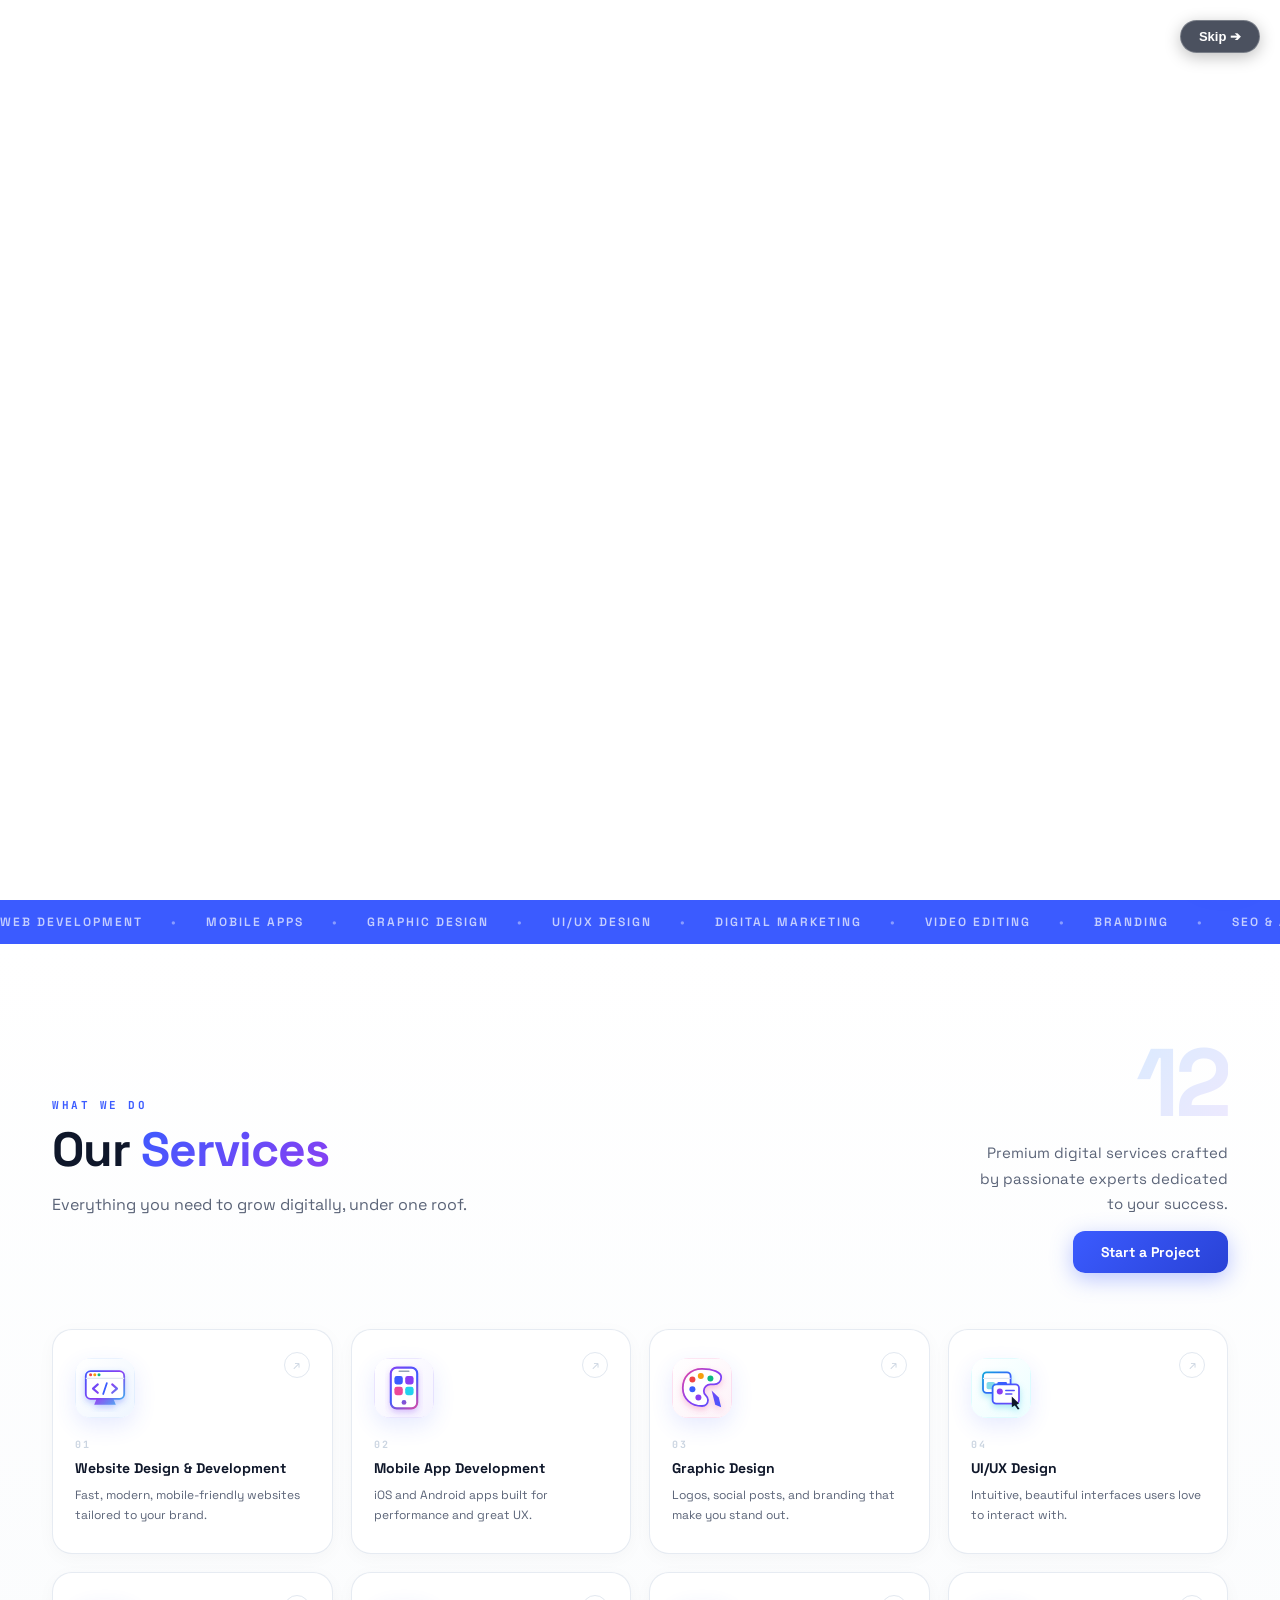
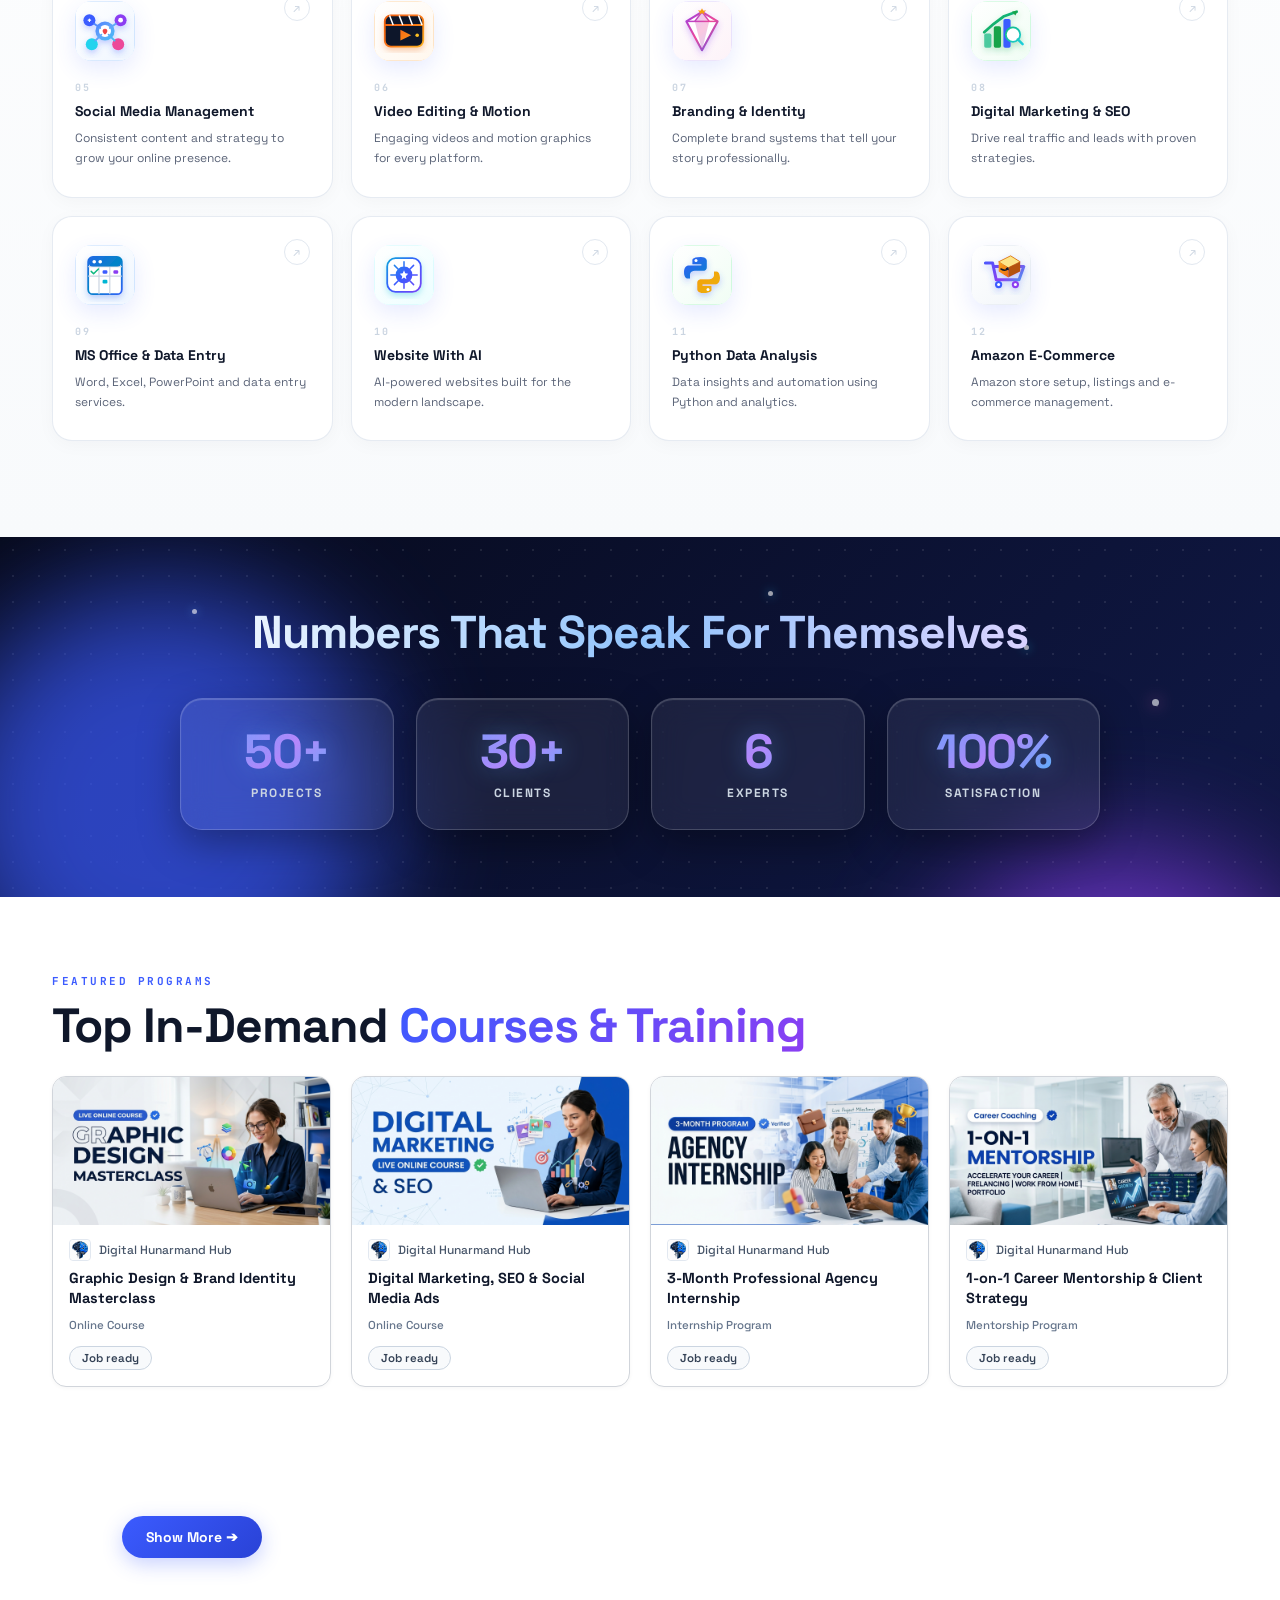
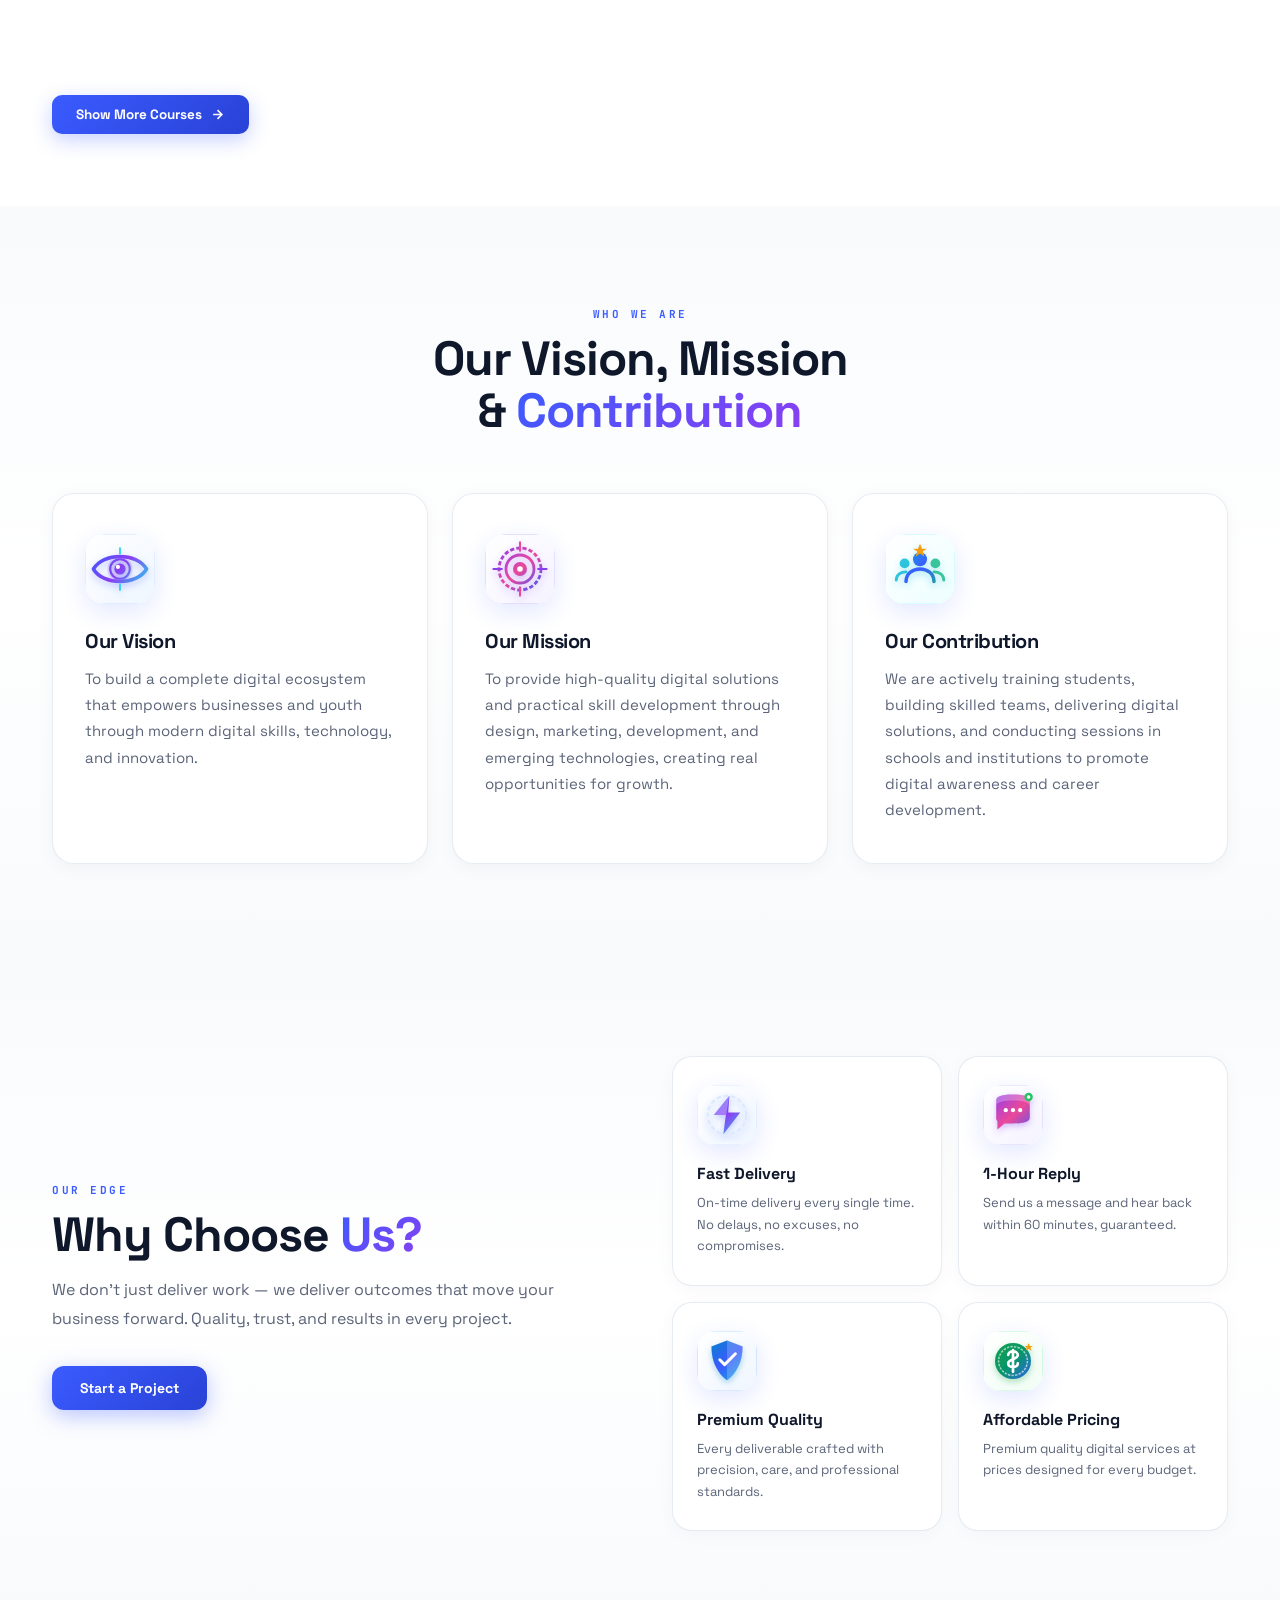
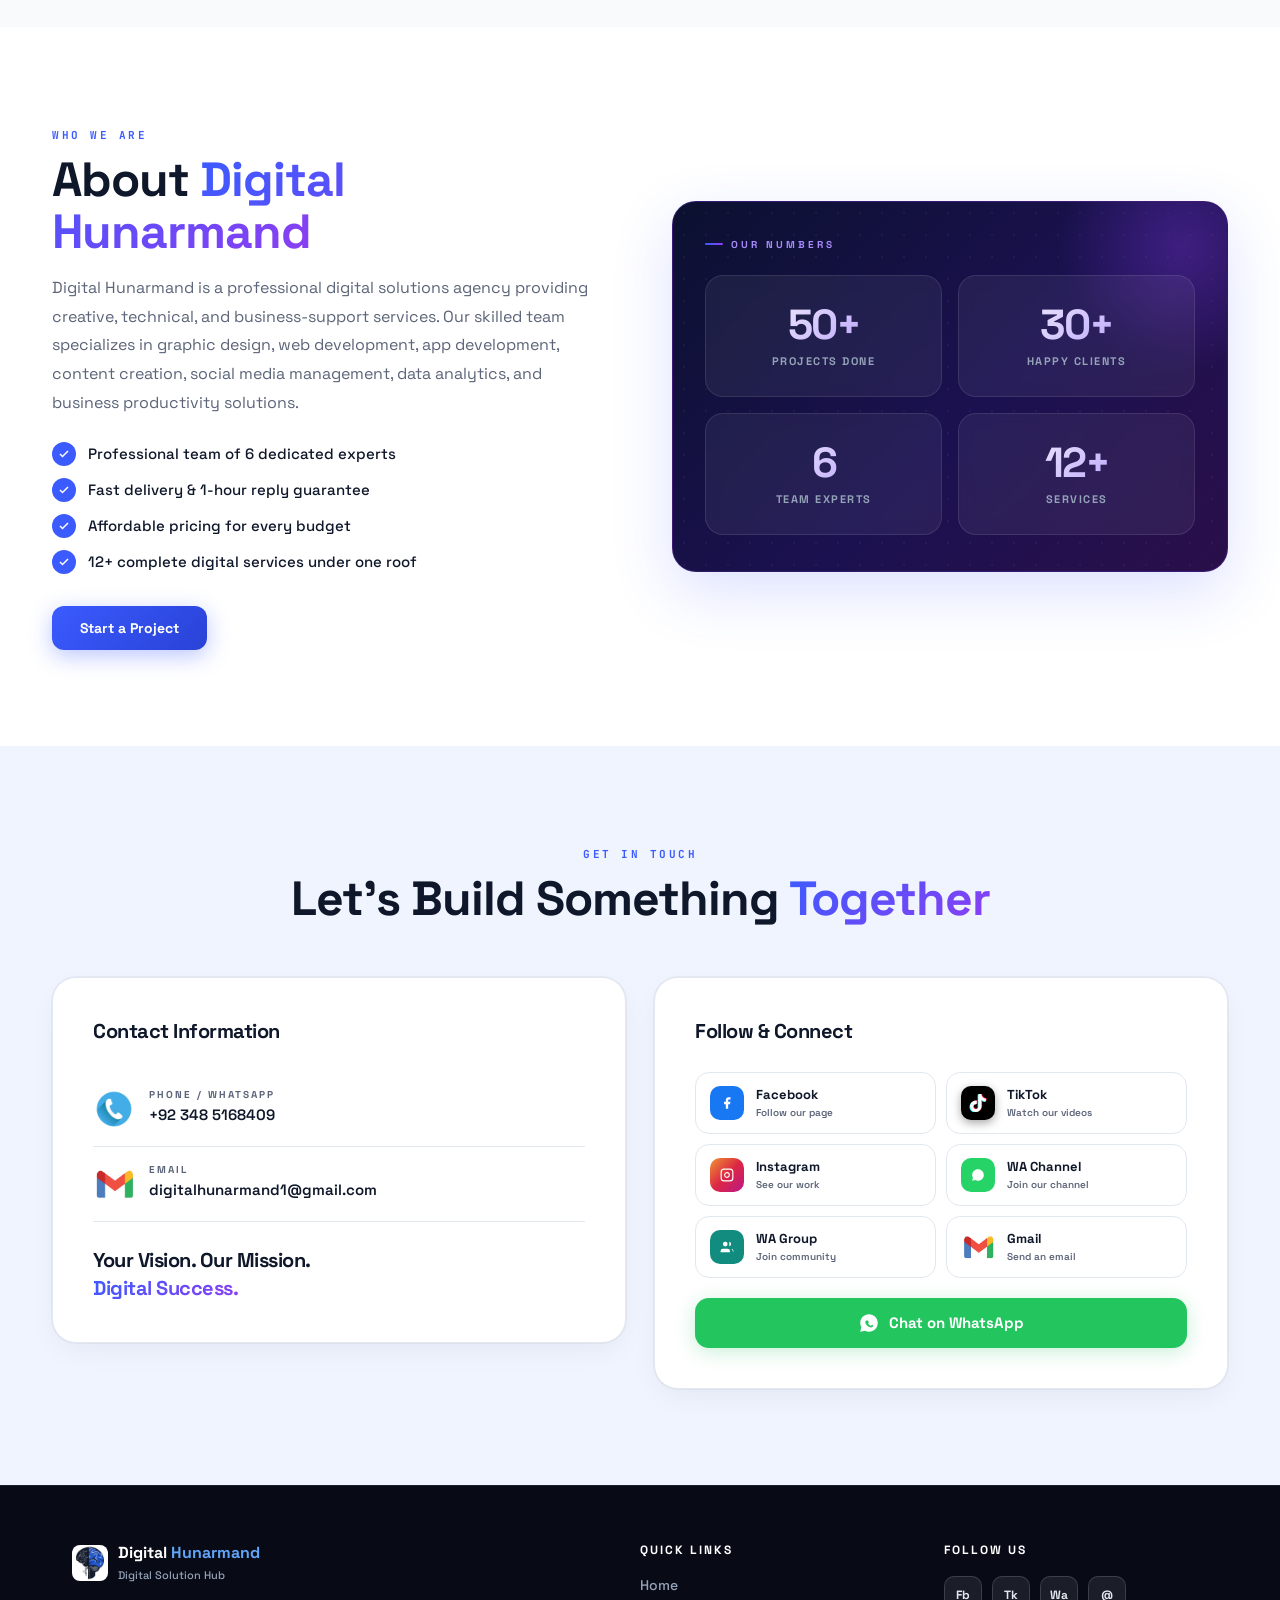
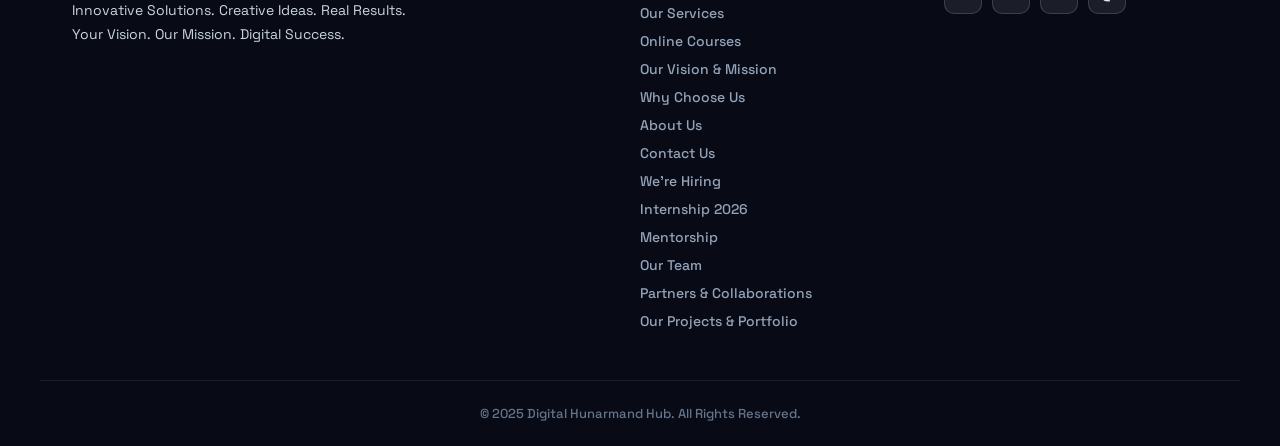
==== commit c642f370: "Add files via upload" ====
--- a/index.html
+++ b/index.html
@@ -94,29 +94,55 @@
 /* TILT */
 .tilt{transform-style:preserve-3d;transition:transform .15s ease}
 
-/* NAV - Circle-Type Curved Bottom Corners */
+/* NAV - Liquid Glass Theme with Circle-Type Curved Bottom Corners */
 .nav{
   position:fixed;
   top:0;
   left:0;
   right:0;
   z-index:1000;
-  background:rgba(255,255,255,.97);
-  backdrop-filter:blur(20px);
-  -webkit-backdrop-filter:blur(20px);
+  background:radial-gradient(135% 120% at 20% 0%, rgba(255,255,255,0.85) 0%, rgba(238,245,255,0.65) 50%, rgba(255,255,255,0.80) 100%);
+  backdrop-filter:blur(24px) saturate(190%);
+  -webkit-backdrop-filter:blur(24px) saturate(190%);
   border-radius:0 0 32px 32px;
-  border-bottom:1.5px solid rgba(59,91,255,0.16);
-  border-left:1.5px solid rgba(59,91,255,0.1);
-  border-right:1.5px solid rgba(59,91,255,0.1);
+  border-bottom:1.5px solid rgba(255,255,255,0.95);
+  border-left:1px solid rgba(255,255,255,0.65);
+  border-right:1px solid rgba(255,255,255,0.65);
   border-top:none;
-  box-shadow:0 10px 32px -4px rgba(15,23,42,0.08);
-  transition:all .3s ease;
+  box-shadow:0 12px 36px -4px rgba(59,91,255,0.14), 0 4px 14px rgba(15,23,42,0.04), inset 0 1.5px 2px rgba(255,255,255,1), inset 0 -1px 2px rgba(59,91,255,0.06);
+  transition:all .35s cubic-bezier(0.4,0,0.2,1);
+  overflow:visible;
+}
+.nav.menu-open{
+  overflow:visible!important;
+}
+.nav::before{
+  content:'';
+  position:absolute;
+  top:0;
+  left:0;
+  right:0;
+  height:48%;
+  background:linear-gradient(180deg, rgba(255,255,255,0.75) 0%, rgba(255,255,255,0) 100%);
+  border-radius:0 0 32px 32px;
+  pointer-events:none;
+}
+.nav::after{
+  content:'';
+  position:absolute;
+  top:0;
+  left:24px;
+  right:24px;
+  height:1px;
+  background:linear-gradient(90deg, transparent, rgba(255,255,255,0.95), transparent);
+  pointer-events:none;
 }
 .nav.s{
-  box-shadow:0 14px 40px -4px rgba(59,91,255,0.15);
-  border-bottom-color:rgba(59,91,255,0.25);
-}
-.nav-in{width:100%;max-width:100%;margin:0;padding:0 32px;height:68px;display:flex;align-items:center;justify-content:space-between;gap:16px}
+  background:radial-gradient(135% 120% at 20% 0%, rgba(255,255,255,0.92) 0%, rgba(232,242,255,0.78) 50%, rgba(255,255,255,0.88) 100%);
+  box-shadow:0 16px 42px -4px rgba(59,91,255,0.2), 0 6px 18px rgba(15,23,42,0.06), inset 0 1.5px 2.5px rgba(255,255,255,1), inset 0 -1.5px 2px rgba(59,91,255,0.1);
+  border-bottom:1.5px solid rgba(96,165,250,0.45);
+}
+.nav-in{width:100%;max-width:100%;margin:0;padding:0 32px;height:68px;display:flex;align-items:center;justify-content:space-between;gap:16px;position:relative;z-index:2}
 .nav-logo{display:flex;align-items:center;gap:10px;flex-shrink:0}
 .nav-ico{width:40px;height:40px;object-fit:contain;border-radius:8px}
 .nav-txt strong{font-size:14.5px;font-weight:800;color:#0f172a;display:block;line-height:1.2}
@@ -150,6 +176,11 @@
   margin-left:auto;
   gap:5px;
   transition:all .3s cubic-bezier(0.4,0,0.2,1);
+  position:relative;
+  z-index:10005;
+  pointer-events:auto;
+  -webkit-tap-highlight-color:transparent;
+  touch-action:manipulation;
 }
 .hbg:hover{
   background:linear-gradient(135deg, rgba(255,255,255,0.95) 0%, rgba(228,239,255,0.75) 100%);
@@ -165,6 +196,7 @@
   border-radius:3px;
   transition:all .3s cubic-bezier(0.4,0,0.2,1);
   transform-origin:center;
+  pointer-events:none;
 }
 .hbg.active{
   background:linear-gradient(135deg, rgba(238,244,255,0.95) 0%, rgba(215,232,255,0.85) 100%);
@@ -182,6 +214,28 @@
 .hbg.active span:nth-child(3){
   transform:translateY(-7px) rotate(-45deg);
   background:var(--blue);
+}
+
+/* Mobile Navigation Backdrop Overlay */
+.nav-overlay{
+  position:fixed;
+  inset:0;
+  background:rgba(8,11,22,0.48);
+  backdrop-filter:blur(8px);
+  -webkit-backdrop-filter:blur(8px);
+  z-index:9990;
+  opacity:0;
+  visibility:hidden;
+  pointer-events:none;
+  transition:opacity .35s cubic-bezier(0.16,1,0.3,1), visibility .35s ease, backdrop-filter .35s ease;
+}
+.nav-overlay.open{
+  opacity:1;
+  visibility:visible;
+  pointer-events:auto;
+}
+body.nav-open-lock{
+  overflow:hidden!important;
 }
 
 /* HERO */
@@ -622,16 +676,15 @@
 .partner-left h2{font-size:clamp(30px,3.8vw,46px);font-weight:900;color:#ffffff;letter-spacing:-1.2px;margin-bottom:18px;line-height:1.15}
 .partner-left h2 .b-text{background:linear-gradient(135deg,#67e8f9 0%,#a5f3fc 50%,#ffffff 100%);-webkit-background-clip:text;-webkit-text-fill-color:transparent;background-clip:text}
 .partner-left p.partner-lead{font-size:15px;color:#e0e7ff;line-height:1.8;margin-bottom:28px}
-.partner-orgs{display:flex;align-items:center;gap:14px;margin-bottom:28px;flex-wrap:wrap}
-.org-card{background:rgba(255,255,255,.12);border:1.5px solid rgba(255,255,255,.25);border-radius:16px;padding:16px 20px;display:flex;align-items:center;gap:14px;backdrop-filter:blur(14px);transition:all .3s ease;flex:1;min-width:200px;box-shadow:0 8px 24px rgba(0,0,0,.15)}
-.org-card:hover{border-color:#67e8f9;transform:translateY(-2px);background:rgba(255,255,255,.18);box-shadow:0 12px 32px rgba(0,0,0,.25)}
-.org-card-ico{width:44px;height:44px;border-radius:12px;display:flex;align-items:center;justify-content:center;font-size:16px;font-weight:800;color:#fff;flex-shrink:0;overflow:hidden}
-.org-card-ico img{width:100%;height:100%;object-fit:contain;border-radius:10px}
-.org-ico-dh{background:#ffffff;box-shadow:0 4px 14px rgba(0,0,0,.2);border:1px solid rgba(255,255,255,.5);padding:2px}
-.org-ico-na{background:#ffffff;box-shadow:0 4px 14px rgba(0,0,0,.2);border:1px solid rgba(255,255,255,.5);padding:2px}
-.org-card-txt strong{display:block;font-size:14.5px;font-weight:800;color:#ffffff}
-.org-card-txt span{font-size:11px;color:#cbd5e1;font-weight:500}
-.org-sep{width:36px;height:36px;border-radius:50%;background:rgba(255,255,255,.2);border:1.5px solid rgba(255,255,255,.35);display:flex;align-items:center;justify-content:center;color:#ffffff;font-size:14px;font-weight:900;flex-shrink:0}
+.partner-orgs{display:grid;grid-template-columns:repeat(2,1fr);gap:12px;margin-bottom:24px}
+.org-card{background:rgba(255,255,255,.1);border:1.5px solid rgba(255,255,255,.2);border-radius:16px;padding:12px 14px;display:flex;align-items:center;gap:12px;backdrop-filter:blur(14px);-webkit-backdrop-filter:blur(14px);transition:all .28s cubic-bezier(0.16,1,0.3,1);box-shadow:0 8px 24px rgba(0,0,0,.15)}
+.org-card:hover{border-color:#67e8f9;transform:translateY(-3px);background:rgba(255,255,255,.18);box-shadow:0 12px 30px rgba(0,0,0,.25)}
+.org-card.org-card-lead{grid-column:1 / -1;background:linear-gradient(135deg,rgba(255,255,255,0.18) 0%,rgba(56,189,248,0.12) 100%);border-color:rgba(103,232,249,0.45)}
+.org-card-ico{width:46px;height:46px;border-radius:12px;background:#ffffff;box-shadow:0 4px 14px rgba(0,0,0,.2);border:1px solid rgba(255,255,255,.6);padding:3px;display:flex;align-items:center;justify-content:center;flex-shrink:0;overflow:hidden}
+.org-card-ico img{width:100%;height:100%;object-fit:contain;border-radius:8px}
+.org-card-txt strong{display:block;font-size:13.5px;font-weight:800;color:#ffffff;line-height:1.25;margin-bottom:2px}
+.org-card-txt span{display:block;font-size:10.5px;color:#cbd5e1;font-weight:500;line-height:1.3}
+@media(max-width:640px){.partner-orgs{grid-template-columns:1fr;gap:10px}}
 .partner-quote{background:rgba(255,255,255,.1);border-left:4px solid #38bdf8;border-radius:0 16px 16px 0;padding:20px 24px;border:1px solid rgba(255,255,255,.2);border-left:4px solid #38bdf8;backdrop-filter:blur(10px)}
 .partner-quote p{font-size:13.5px;color:#f1f5f9;line-height:1.75;font-style:italic;margin:0}
 .partner-quote strong{color:#67e8f9;font-style:normal}
@@ -644,13 +697,16 @@
 .partner-reps{margin-top:18px;background:rgba(255,255,255,.1);border:1.5px solid rgba(255,255,255,.22);border-radius:22px;padding:24px 28px;backdrop-filter:blur(14px);box-shadow:0 24px 60px rgba(0,0,0,.2)}
 .partner-reps-title{display:flex;align-items:center;gap:10px;font-size:11px;font-weight:800;letter-spacing:2.5px;text-transform:uppercase;color:#a5f3fc;margin-bottom:16px;padding-bottom:12px;border-bottom:1px solid rgba(255,255,255,.15)}
 .partner-reps-title svg{color:#38bdf8}
-.partner-reps-grid{display:grid;grid-template-columns:1fr 1fr;gap:14px}
+.partner-reps-grid{display:grid;grid-template-columns:repeat(3,1fr);gap:14px}
 .rep-box{background:rgba(255,255,255,.08);border-radius:14px;padding:16px 18px;border:1px solid rgba(255,255,255,.18);display:flex;align-items:center;gap:14px;transition:all .3s ease}
 .rep-box:hover{border-color:#67e8f9;background:rgba(255,255,255,.16);transform:translateY(-2px);box-shadow:0 8px 24px rgba(0,0,0,.2)}
 .rep-avatar{width:44px;height:44px;border-radius:12px;display:flex;align-items:center;justify-content:center;font-size:15px;font-weight:800;color:#fff;flex-shrink:0;overflow:hidden}
-.rep-avatar img{width:100%;height:100%;object-fit:cover;display:block}
+.rep-avatar img{width:100%;height:100%;object-fit:cover;object-position:top center;display:block}
 .rep-av-1{background:#ffffff;box-shadow:0 4px 12px rgba(0,0,0,.2);border:1px solid rgba(255,255,255,.4)}
 .rep-av-2{background:#ffffff;box-shadow:0 4px 12px rgba(0,0,0,.2);border:1px solid rgba(255,255,255,.4)}
+.rep-av-3{background:#ffffff;box-shadow:0 4px 12px rgba(0,0,0,.2);border:1px solid rgba(255,255,255,.4)}
+.rep-av-4{background:#ffffff;box-shadow:0 4px 12px rgba(0,0,0,.2);border:1px solid rgba(255,255,255,.4)}
+.rep-av-5{background:#ffffff;box-shadow:0 4px 12px rgba(0,0,0,.2);border:1px solid rgba(255,255,255,.4)}
 .rep-info strong{display:block;font-size:14px;font-weight:800;color:#ffffff;margin-bottom:2px}
 .rep-info span{font-size:11px;color:#cbd5e1;line-height:1.35;display:block}
 
@@ -760,24 +816,1333 @@
 /* Show more button (Coursera blue outline button) */
 .coursera-btn-row{
   display:flex;
-  justify-content:flex-start;
+  gap:12px;
+  align-items:center;
+  flex-wrap:wrap;
+  margin-top:6px;
 }
 .btn-coursera-more{
-  display:inline-block;
-  padding:10px 22px;
+  display:inline-flex;
+  align-items:center;
+  gap:8px;
+  padding:11px 24px;
+  background:linear-gradient(135deg, #3B5BFF, #2942d6);
+  color:#ffffff !important;
+  border-radius:10px;
+  font-size:13.5px;
+  font-weight:800;
+  text-decoration:none;
+  transition:all .25s ease;
+  box-shadow:0 6px 20px rgba(59,91,255,0.28);
+  border:none;
+}
+.btn-coursera-more:hover{
+  background:linear-gradient(135deg, #2942d6, #1e33b0);
+  transform:translateY(-2px);
+  box-shadow:0 10px 28px rgba(59,91,255,0.42);
+  color:#ffffff !important;
+}
+.btn-coursera-form{
+  display:inline-flex;
+  align-items:center;
+  gap:8px;
+  padding:10.5px 22px;
+  background:#ffffff;
+  color:var(--blue) !important;
   border:1.5px solid var(--blue);
-  color:var(--blue);
-  background:#fff;
-  border-radius:8px;
+  border-radius:10px;
   font-size:13.5px;
   font-weight:700;
   text-decoration:none;
+  transition:all .25s ease;
+}
+.btn-coursera-form:hover{
+  background:rgba(59,91,255,0.06);
+  transform:translateY(-1px);
+}
+.coursera-card.coursera-more-card{
+  display:flex !important;
+  flex-direction:column !important;
+  align-items:center !important;
+  justify-content:center !important;
+  background:transparent !important;
+  border:none !important;
+  box-shadow:none !important;
+  outline:none !important;
+  padding:0 !important;
+  text-decoration:none !important;
+  min-height:260px !important;
+  height:100% !important;
+  flex:0 0 200px !important;
+  align-self:stretch !important;
+}
+.coursera-card.coursera-more-card:hover{
+  background:transparent !important;
+  border:none !important;
+  box-shadow:none !important;
+  transform:translateY(-2px) !important;
+}
+.coursera-more-inner{
+  display:flex !important;
+  flex-direction:column !important;
+  align-items:center !important;
+  justify-content:center !important;
+  width:100% !important;
+  height:100% !important;
+  flex:1 !important;
+  margin:auto !important;
+}
+.more-card-btn{
+  display:inline-flex !important;
+  align-items:center !important;
+  justify-content:center !important;
+  gap:8px !important;
+  padding:12px 24px !important;
+  background:linear-gradient(135deg, #3B5BFF, #2942d6) !important;
+  color:#ffffff !important;
+  border-radius:50px !important;
+  font-size:14px !important;
+  font-weight:700 !important;
+  box-shadow:0 6px 20px rgba(59,91,255,0.28) !important;
+  border:none !important;
+  outline:none !important;
+  text-decoration:none !important;
+  white-space:nowrap !important;
+  transition:all .25s ease !important;
+}
+.more-card-btn:hover{
+  transform:scale(1.05) !important;
+  box-shadow:0 10px 26px rgba(59,91,255,0.42) !important;
+}
+
+/* ── DEDICATED STANDALONE COURSES SECTION ── */
+.dedicated-courses{
+  background:#f8fafc;
+  padding:44px 0 84px;
+  position:relative;
+}
+.dc-top-bar{
+  display:flex;
+  align-items:center;
+  margin-bottom:24px;
+}
+.dc-back-btn{
+  display:inline-flex;
+  align-items:center;
+  gap:10px;
+  font-size:13.5px;
+  font-weight:700;
+  color:var(--blue) !important;
+  text-decoration:none;
+  padding:10px 22px;
+  border-radius:50px;
+  background:linear-gradient(135deg, rgba(255,255,255,0.85) 0%, rgba(240,246,255,0.5) 100%);
+  border:1.5px solid rgba(255,255,255,0.95);
+  backdrop-filter:blur(16px) saturate(180%);
+  -webkit-backdrop-filter:blur(16px) saturate(180%);
+  box-shadow:0 8px 24px -4px rgba(59,91,255,0.12), 0 2px 8px rgba(15,23,42,0.04), inset 0 1.5px 2px rgba(255,255,255,1), inset 0 -1px 2px rgba(59,91,255,0.06);
+  transition:all .3s cubic-bezier(0.16, 1, 0.3, 1);
+  position:relative;
+  overflow:hidden;
+}
+.dc-back-btn::before{
+  content:'';
+  position:absolute;
+  top:0;
+  left:0;
+  right:0;
+  height:50%;
+  background:linear-gradient(180deg, rgba(255,255,255,0.65) 0%, rgba(255,255,255,0) 100%);
+  border-radius:50px 50px 0 0;
+  pointer-events:none;
+}
+.dc-back-btn:hover{
+  background:linear-gradient(135deg, rgba(255,255,255,0.95) 0%, rgba(230,242,255,0.7) 100%);
+  color:var(--blue) !important;
+  transform:translateX(-4px);
+  box-shadow:0 12px 30px -4px rgba(59,91,255,0.22), 0 4px 12px rgba(15,23,42,0.06), inset 0 2px 2px rgba(255,255,255,1), inset 0 -1px 2px rgba(59,91,255,0.1);
+}
+.dc-head{
+  margin-bottom:28px;
+}
+/* ── DEDICATED COURSES LIQUID GLASS SEARCH & SUGGESTIONS ── */
+.dc-search-wrap{
+  max-width:540px;
+  width:100%;
+  margin:0 auto 26px;
+  position:relative;
+  z-index:40;
+}
+.dc-search-box{
+  display:flex;
+  align-items:center;
+  gap:12px;
+  padding:8px 18px;
+  border-radius:50px;
+  background:linear-gradient(135deg, rgba(255,255,255,0.88) 0%, rgba(240,246,255,0.55) 100%);
+  border:1.5px solid rgba(255,255,255,0.95);
+  backdrop-filter:blur(18px) saturate(190%);
+  -webkit-backdrop-filter:blur(18px) saturate(190%);
+  box-shadow:0 8px 25px -4px rgba(59,91,255,0.1), 0 2px 8px rgba(15,23,42,0.03), inset 0 1.5px 2px rgba(255,255,255,1), inset 0 -1px 2px rgba(59,91,255,0.05);
+  transition:all .3s cubic-bezier(0.16,1,0.3,1);
+  position:relative;
+  overflow:hidden;
+}
+.dc-search-box::before{
+  content:'';
+  position:absolute;
+  top:0;
+  left:0;
+  right:0;
+  height:50%;
+  background:linear-gradient(180deg, rgba(255,255,255,0.7) 0%, rgba(255,255,255,0) 100%);
+  border-radius:50px 50px 0 0;
+  pointer-events:none;
+}
+.dc-search-box:focus-within{
+  border-color:rgba(59,91,255,0.55);
+  background:linear-gradient(135deg, rgba(255,255,255,0.96) 0%, rgba(235,245,255,0.75) 100%);
+  box-shadow:0 12px 32px -4px rgba(59,91,255,0.18), 0 4px 12px rgba(15,23,42,0.06), inset 0 2px 2px #fff;
+  transform:translateY(-1px);
+}
+.dc-search-icon{
+  color:var(--blue);
+  flex-shrink:0;
+  position:relative;
+  z-index:1;
+}
+.dc-search-input{
+  flex:1;
+  border:none;
+  outline:none;
+  background:transparent;
+  font-size:13.5px;
+  font-weight:600;
+  color:#0f172a;
+  font-family:inherit;
+  position:relative;
+  z-index:1;
+}
+.dc-search-input::placeholder{
+  color:#94a3b8;
+  font-weight:500;
+}
+.dc-search-clear{
+  border:none;
+  background:rgba(148,163,184,0.18);
+  border-radius:50%;
+  width:22px;
+  height:22px;
+  display:inline-flex;
+  align-items:center;
+  justify-content:center;
+  cursor:pointer;
+  color:#64748b;
+  position:relative;
+  z-index:1;
   transition:all .2s ease;
-}
-.btn-coursera-more:hover{
-  background:var(--blue);
+  padding:0;
+}
+.dc-search-clear:hover{
+  background:rgba(239,68,68,0.15);
+  color:#ef4444;
+  transform:scale(1.08);
+}
+.dc-suggestions-dropdown{
+  position:absolute;
+  top:calc(100% + 8px);
+  left:0;
+  right:0;
+  background:linear-gradient(135deg, rgba(255,255,255,0.96) 0%, rgba(245,248,255,0.92) 100%);
+  backdrop-filter:blur(20px) saturate(190%);
+  -webkit-backdrop-filter:blur(20px) saturate(190%);
+  border-radius:18px;
+  border:1.5px solid rgba(255,255,255,0.95);
+  box-shadow:0 20px 45px -8px rgba(59,91,255,0.2), 0 6px 16px rgba(15,23,42,0.06), inset 0 1.5px 2px rgba(255,255,255,1);
+  padding:8px;
+  max-height:310px;
+  overflow-y:auto;
+  z-index:100;
+  animation:dcFadeDown .2s cubic-bezier(0.16,1,0.3,1);
+}
+@keyframes dcFadeDown{
+  from{opacity:0;transform:translateY(-8px)}
+  to{opacity:1;transform:translateY(0)}
+}
+.dc-suggestion-item{
+  display:flex;
+  align-items:center;
+  justify-content:space-between;
+  padding:10px 14px;
+  border-radius:12px;
+  cursor:pointer;
+  transition:all .2s ease;
+  gap:10px;
+}
+.dc-suggestion-item:hover, .dc-suggestion-item.highlighted{
+  background:rgba(59,91,255,0.08);
+}
+.dc-sugg-left{
+  display:flex;
+  align-items:center;
+  gap:10px;
+  min-width:0;
+}
+.dc-sugg-icon{
+  width:28px;
+  height:28px;
+  border-radius:8px;
+  background:rgba(59,91,255,0.1);
+  color:var(--blue);
+  display:flex;
+  align-items:center;
+  justify-content:center;
+  font-size:13px;
+  flex-shrink:0;
+}
+.dc-sugg-title{
+  font-size:13px;
+  font-weight:700;
+  color:#0f172a;
+  white-space:nowrap;
+  overflow:hidden;
+  text-overflow:ellipsis;
+}
+.dc-sugg-title mark{
+  background:rgba(59,91,255,0.18);
+  color:var(--blue);
+  border-radius:3px;
+  padding:0 2px;
+}
+.dc-sugg-cat{
+  font-size:10.5px;
+  font-weight:800;
+  color:var(--blue);
+  background:rgba(59,91,255,0.08);
+  padding:3px 8px;
+  border-radius:20px;
+  white-space:nowrap;
+  flex-shrink:0;
+}
+.dc-no-results{
+  grid-column:1 / -1;
+  text-align:center;
+  padding:48px 20px;
+  background:linear-gradient(135deg, rgba(255,255,255,0.85) 0%, rgba(240,246,255,0.5) 100%);
+  border-radius:20px;
+  border:1.5px solid rgba(255,255,255,0.95);
+  backdrop-filter:blur(16px);
+  -webkit-backdrop-filter:blur(16px);
+  box-shadow:0 8px 24px rgba(15,23,42,0.04);
+}
+.dc-no-results-icon{
+  font-size:36px;
+  margin-bottom:12px;
+}
+.dc-no-results h3{
+  font-size:18px;
+  font-weight:800;
+  color:#0f172a;
+  margin-bottom:6px;
+}
+.dc-no-results p{
+  font-size:13px;
+  color:#64748b;
+  margin-bottom:18px;
+}
+@keyframes dcCardPulse{
+  0%{box-shadow:0 0 0 0 rgba(59,91,255,0.5)}
+  70%{box-shadow:0 0 0 12px rgba(59,91,255,0)}
+  100%{box-shadow:0 0 0 0 rgba(59,91,255,0)}
+}
+.dc-card-highlighted{
+  animation:dcCardPulse 1.8s ease;
+  border-color:var(--blue) !important;
+}
+.dc-filters-wrap{
+  display:flex;
+  justify-content:center;
+  margin-bottom:32px;
+  width:100%;
+}
+.dc-filters{
+  display:inline-flex;
+  flex-wrap:nowrap;
+  align-items:center;
+  gap:8px;
+  justify-content:center;
+  background:linear-gradient(135deg, rgba(255,255,255,0.85) 0%, rgba(240,246,255,0.55) 100%);
+  padding:6px;
+  border-radius:50px;
+  border:1.5px solid rgba(255,255,255,0.95);
+  backdrop-filter:blur(16px) saturate(180%);
+  -webkit-backdrop-filter:blur(16px) saturate(180%);
+  box-shadow:0 8px 24px -4px rgba(59,91,255,0.08), 0 2px 8px rgba(15,23,42,0.03), inset 0 1.5px 2px rgba(255,255,255,1);
+}
+.dc-filter-btn{
+  background:transparent;
+  border:none;
+  padding:8px 18px;
+  border-radius:50px;
+  font-size:12.5px;
+  font-weight:700;
+  color:#64748b;
+  cursor:pointer;
+  transition:all .2s ease;
+  outline:none;
+  white-space:nowrap;
+  flex-shrink:0;
+}
+.dc-filter-btn:hover{
+  color:var(--blue);
+  background:#fff;
+}
+.dc-filter-btn.active{
+  background:linear-gradient(135deg,#3B5BFF,#2942d6);
+  color:#ffffff;
+  box-shadow:0 4px 14px rgba(59,91,255,0.3);
+}
+.dedicated-courses .sw{
+  max-width:1380px;
+  padding:80px 24px;
+}
+.dc-grid{
+  display:grid;
+  grid-template-columns:repeat(4,1fr);
+  gap:20px;
+  margin-bottom:48px;
+}
+.dc-card{
+  background:#ffffff;
+  border:1.5px solid #e2e8f0;
+  border-radius:18px;
+  overflow:hidden;
+  display:flex;
+  flex-direction:column;
+  transition:all .3s cubic-bezier(0.16,1,0.3,1);
+  box-shadow:0 4px 20px rgba(15,23,42,0.05);
+  position:relative;
+}
+.dc-card:hover{
+  transform:translateY(-5px);
+  border-color:rgba(59,91,255,0.4);
+  box-shadow:0 16px 36px rgba(59,91,255,0.14);
+}
+.dc-card::before{
+  content:'';
+  position:absolute;
+  top:0;
+  left:0;
+  right:0;
+  height:3.5px;
+  background:linear-gradient(90deg,#3B5BFF,#8B3EF2,#22D3EE);
+  opacity:0;
+  transition:opacity .3s ease;
+  z-index:3;
+}
+.dc-card:hover::before{
+  opacity:1;
+}
+.dc-card-thumb{
+  aspect-ratio:16/9;
+  height:auto;
+  position:relative;
+  overflow:hidden;
+  background:#0f172a;
+  cursor:pointer;
+}
+.dc-card-thumb img{
+  width:100%;
+  height:100%;
+  object-fit:cover;
+  transition:transform .4s ease;
+}
+.dc-card:hover .dc-card-thumb img{
+  transform:scale(1.05);
+}
+.dc-card-badge-top{
+  position:absolute;
+  top:12px;
+  left:12px;
+  z-index:2;
+  display:flex;
+  gap:6px;
+  flex-wrap:wrap;
+}
+.dc-tag-open{
+  background:rgba(34,197,94,0.92);
   color:#fff;
-  transform:translateY(-1px);
+  font-size:10px;
+  font-weight:800;
+  padding:3.5px 10px;
+  border-radius:50px;
+  backdrop-filter:blur(8px);
+  letter-spacing:.4px;
+}
+.dc-tag-cat{
+  background:rgba(15,23,42,0.85);
+  color:#fff;
+  font-size:9.5px;
+  font-weight:800;
+  padding:3.5px 10px;
+  border-radius:50px;
+  backdrop-filter:blur(8px);
+  letter-spacing:.4px;
+  text-transform:uppercase;
+}
+.dc-card-body{
+  padding:16px;
+  display:flex;
+  flex-direction:column;
+  flex:1;
+}
+.dc-card-org{
+  display:flex;
+  align-items:center;
+  gap:8px;
+  margin-bottom:8px;
+  cursor:pointer;
+}
+.dc-card-org-ico{
+  width:18px;
+  height:18px;
+  border-radius:4px;
+  object-fit:contain;
+}
+.dc-card-org-name{
+  font-size:11px;
+  color:#64748b;
+  font-weight:600;
+}
+.dc-card-title{
+  font-size:15px;
+  font-weight:800;
+  color:#0f172a;
+  line-height:1.35;
+  margin-bottom:4px;
+  min-height:42px;
+  cursor:pointer;
+  transition:color .2s ease;
+}
+.dc-card-title:hover{
+  color:var(--blue);
+}
+
+/* View Info Toggle Button - Liquid Glass Theme */
+.dc-btn-toggle-info{
+  display:inline-flex;
+  align-items:center;
+  justify-content:center;
+  gap:7px;
+  width:100%;
+  padding:8px 14px;
+  background:linear-gradient(135deg, rgba(255,255,255,0.88) 0%, rgba(240,246,255,0.65) 50%, rgba(255,255,255,0.8) 100%);
+  border:1.5px solid rgba(255,255,255,0.95);
+  backdrop-filter:blur(14px) saturate(180%);
+  -webkit-backdrop-filter:blur(14px) saturate(180%);
+  border-radius:50px;
+  font-family:inherit;
+  font-size:11.5px;
+  font-weight:700;
+  color:#1e293b;
+  cursor:pointer;
+  margin:8px 0 12px;
+  box-shadow:0 4px 16px -2px rgba(59,91,255,0.08), 0 2px 6px rgba(15,23,42,0.03), inset 0 1.5px 2px rgba(255,255,255,1), inset 0 -1px 2px rgba(59,91,255,0.06);
+  position:relative;
+  overflow:hidden;
+  transition:all .3s cubic-bezier(0.16, 1, 0.3, 1);
+  outline:none;
+}
+.dc-btn-toggle-info::before{
+  content:'';
+  position:absolute;
+  top:0;
+  left:0;
+  right:0;
+  height:50%;
+  background:linear-gradient(180deg, rgba(255,255,255,0.85) 0%, rgba(255,255,255,0) 100%);
+  border-radius:50px 50px 0 0;
+  pointer-events:none;
+}
+.dc-btn-toggle-info:hover{
+  background:linear-gradient(135deg, rgba(255,255,255,0.98) 0%, rgba(235,245,255,0.88) 100%);
+  border-color:rgba(59,91,255,0.4);
+  color:var(--blue);
+  transform:translateY(-1.5px);
+  box-shadow:0 8px 22px -3px rgba(59,91,255,0.18), inset 0 2px 2px rgba(255,255,255,1), inset 0 -1px 2px rgba(59,91,255,0.1);
+}
+.dc-btn-toggle-info .dc-toggle-text{
+  position:relative;
+  z-index:1;
+  letter-spacing:.2px;
+}
+.dc-btn-toggle-info .dc-toggle-arrow{
+  position:relative;
+  z-index:1;
+  color:var(--blue);
+  transition:transform .3s cubic-bezier(0.16, 1, 0.3, 1);
+}
+.dc-card.is-expanded .dc-btn-toggle-info{
+  background:linear-gradient(135deg, rgba(238,245,255,0.95) 0%, rgba(220,235,255,0.8) 100%);
+  border-color:rgba(59,91,255,0.5);
+  color:var(--blue);
+  box-shadow:0 6px 18px -2px rgba(59,91,255,0.16), inset 0 1.5px 2px rgba(255,255,255,1);
+}
+.dc-card.is-expanded .dc-btn-toggle-info .dc-toggle-arrow{
+  transform:rotate(180deg);
+}
+
+/* Collapsible Details (Hidden by default, shown on click/View Info) */
+.dc-card-details{
+  max-height:0;
+  opacity:0;
+  overflow:hidden;
+  transition:max-height .35s cubic-bezier(0.4, 0, 0.2, 1), opacity .25s ease;
+  margin:0;
+}
+.dc-card.is-expanded .dc-card-details{
+  max-height:600px;
+  opacity:1;
+  margin-bottom:12px;
+}
+.dc-card:not(.is-expanded) .dc-card-desc,
+.dc-card:not(.is-expanded) .dc-card-topics{
+  display:none !important;
+}
+.dc-card.is-expanded .dc-card-desc{
+  display:block !important;
+}
+.dc-card.is-expanded .dc-card-topics{
+  display:flex !important;
+}
+.dc-card-desc{
+  font-size:12.5px;
+  color:#64748b;
+  line-height:1.55;
+  margin-bottom:12px;
+}
+.dc-card-topics{
+  display:flex;
+  flex-direction:column;
+  gap:7px;
+  margin-bottom:14px;
+  padding-top:12px;
+  border-top:1px solid #f1f5f9;
+}
+.dc-topic-item{
+  display:flex;
+  align-items:flex-start;
+  gap:7px;
+  font-size:11.5px;
+  color:#334155;
+  font-weight:600;
+  line-height:1.4;
+}
+.dc-topic-item svg{
+  color:#22c55e;
+  flex-shrink:0;
+  margin-top:2px;
+}
+.dc-card-meta{
+  display:flex;
+  align-items:center;
+  justify-content:space-between;
+  padding:8px 12px;
+  background:linear-gradient(135deg, rgba(255,255,255,0.85) 0%, rgba(240,246,255,0.55) 50%, rgba(255,255,255,0.75) 100%);
+  border-radius:50px;
+  border:1.5px solid rgba(255,255,255,0.95);
+  backdrop-filter:blur(16px) saturate(180%);
+  -webkit-backdrop-filter:blur(16px) saturate(180%);
+  box-shadow:0 6px 20px -3px rgba(59,91,255,0.08), 0 2px 6px rgba(15,23,42,0.03), inset 0 1.5px 2px rgba(255,255,255,1), inset 0 -1px 2px rgba(59,91,255,0.06);
+  margin-bottom:12px;
+  font-size:11px;
+  color:#334155;
+  font-weight:700;
+  position:relative;
+  overflow:hidden;
+  transition:all .3s ease;
+}
+.dc-card-meta::before{
+  content:'';
+  position:absolute;
+  top:0;
+  left:0;
+  right:0;
+  height:50%;
+  background:linear-gradient(180deg, rgba(255,255,255,0.7) 0%, rgba(255,255,255,0) 100%);
+  border-radius:50px 50px 0 0;
+  pointer-events:none;
+}
+.dc-card-meta span{
+  position:relative;
+  z-index:1;
+  display:inline-flex;
+  align-items:center;
+  gap:5px;
+}
+.dc-card:hover .dc-card-meta{
+  background:linear-gradient(135deg, rgba(255,255,255,0.95) 0%, rgba(235,245,255,0.7) 100%);
+  box-shadow:0 8px 24px -3px rgba(59,91,255,0.14), inset 0 2px 2px rgba(255,255,255,1), inset 0 -1px 2px rgba(59,91,255,0.08);
+}
+.dc-card-actions{
+  display:flex;
+  gap:7px;
+  margin-top:auto;
+}
+.btn-dc-enroll{
+  flex:1;
+  display:inline-flex;
+  align-items:center;
+  justify-content:center;
+  gap:5px;
+  padding:10px 12px;
+  background:linear-gradient(135deg,#3B5BFF,#2942d6);
+  color:#ffffff !important;
+  border-radius:10px;
+  font-size:12px;
+  font-weight:700;
+  text-decoration:none;
+  border:none;
+  font-family:inherit;
+  cursor:pointer;
+  transition:all .25s ease;
+  box-shadow:0 4px 14px rgba(59,91,255,0.25);
+  white-space:nowrap;
+}
+.btn-dc-enroll:hover{
+  transform:translateY(-2px);
+  box-shadow:0 8px 22px rgba(59,91,255,0.38);
+}
+.btn-dc-wa{
+  width:40px;
+  height:40px;
+  border-radius:10px;
+  background:#22c55e;
+  color:#ffffff !important;
+  display:inline-flex;
+  align-items:center;
+  justify-content:center;
+  text-decoration:none;
+  flex-shrink:0;
+  transition:all .25s ease;
+  box-shadow:0 4px 14px rgba(34,197,94,0.25);
+}
+.btn-dc-wa:hover{
+  background:#16a34a;
+  transform:translateY(-2px);
+}
+
+/* ── COURSE ENROLLMENT MODAL (LIQUID GLASS THEME) ── */
+.dc-modal-overlay{
+  position:fixed;
+  inset:0;
+  z-index:99999;
+  display:flex;
+  align-items:center;
+  justify-content:center;
+  padding:20px;
+  opacity:0;
+  visibility:hidden;
+  transition:opacity .3s cubic-bezier(0.16, 1, 0.3, 1), visibility .3s;
+}
+.dc-modal-overlay.active{
+  opacity:1;
+  visibility:visible;
+}
+.dc-modal-backdrop{
+  position:absolute;
+  inset:0;
+  background:rgba(8, 11, 22, 0.68);
+  backdrop-filter:blur(10px) saturate(180%);
+  -webkit-backdrop-filter:blur(10px) saturate(180%);
+}
+.dc-modal-container{
+  position:relative;
+  z-index:2;
+  width:100%;
+  max-width:660px;
+  max-height:92vh;
+  display:flex;
+}
+.dc-modal-card{
+  width:100%;
+  background:linear-gradient(135deg, rgba(255, 255, 255, 0.98) 0%, rgba(246, 250, 255, 0.96) 100%);
+  border:1.5px solid rgba(255, 255, 255, 0.95);
+  border-radius:26px;
+  box-shadow:0 25px 60px -10px rgba(15, 23, 42, 0.38), 0 0 0 1px rgba(59, 91, 255, 0.08), inset 0 2px 2px rgba(255, 255, 255, 1);
+  padding:32px 30px;
+  position:relative;
+  overflow-y:auto;
+  max-height:92vh;
+  transform:scale(0.92) translateY(16px);
+  transition:transform .35s cubic-bezier(0.16, 1, 0.3, 1);
+}
+.dc-modal-overlay.active .dc-modal-card{
+  transform:scale(1) translateY(0);
+}
+.dc-modal-close{
+  position:absolute;
+  top:20px;
+  right:20px;
+  width:36px;
+  height:36px;
+  border-radius:50%;
+  background:rgba(15, 23, 42, 0.05);
+  border:1px solid rgba(15, 23, 42, 0.08);
+  color:#64748b;
+  display:flex;
+  align-items:center;
+  justify-content:center;
+  cursor:pointer;
+  transition:all .2s ease;
+  z-index:3;
+  outline:none;
+}
+.dc-modal-close:hover{
+  background:#fee2e2;
+  border-color:#fca5a5;
+  color:#ef4444;
+  transform:rotate(90deg);
+}
+.dc-modal-head{
+  margin-bottom:24px;
+}
+.dc-modal-badge{
+  display:inline-flex;
+  align-items:center;
+  gap:7px;
+  padding:4px 12px;
+  background:rgba(34, 197, 94, 0.1);
+  border:1px solid rgba(34, 197, 94, 0.25);
+  border-radius:50px;
+  font-size:11px;
+  font-weight:700;
+  color:#15803d;
+  margin-bottom:10px;
+}
+.dc-pulse-dot{
+  width:7px;
+  height:7px;
+  border-radius:50%;
+  background:#22c55e;
+  box-shadow:0 0 0 0 rgba(34, 197, 94, 0.7);
+  animation:dcPulse 1.8s infinite;
+}
+@keyframes dcPulse{
+  0%{box-shadow:0 0 0 0 rgba(34, 197, 94, 0.7)}
+  70%{box-shadow:0 0 0 8px rgba(34, 197, 94, 0)}
+  100%{box-shadow:0 0 0 0 rgba(34, 197, 94, 0)}
+}
+.dc-modal-title{
+  font-size:clamp(20px, 3vw, 24px);
+  font-weight:800;
+  color:#0f172a;
+  line-height:1.25;
+  margin-bottom:6px;
+}
+.dc-modal-subtitle{
+  font-size:13px;
+  color:#64748b;
+  line-height:1.5;
+  margin:0;
+}
+.dc-form-grid{
+  display:grid;
+  grid-template-columns:repeat(2, 1fr);
+  gap:16px;
+  margin-bottom:20px;
+}
+.dc-col-full{
+  grid-column:1 / -1;
+}
+.dc-form-group{
+  display:flex;
+  flex-direction:column;
+  gap:6px;
+}
+.dc-form-label{
+  font-size:12px;
+  font-weight:700;
+  color:#334155;
+  display:flex;
+  align-items:center;
+  gap:4px;
+}
+.dc-req{
+  color:#ef4444;
+}
+.dc-input-wrap{
+  position:relative;
+  display:flex;
+  align-items:center;
+}
+.dc-input-icon{
+  position:absolute;
+  left:13px;
+  color:#94a3b8;
+  pointer-events:none;
+  transition:color .2s;
+}
+.dc-form-input,
+.dc-form-select,
+.dc-form-textarea{
+  width:100%;
+  padding:10px 14px 10px 38px;
+  background:#ffffff;
+  border:1.5px solid #e2e8f0;
+  border-radius:12px;
+  font-family:inherit;
+  font-size:13px;
+  color:#0f172a;
+  outline:none;
+  transition:all .2s ease;
+  box-shadow:0 2px 6px rgba(15, 23, 42, 0.02);
+}
+.dc-form-textarea{
+  padding-left:38px;
+  resize:vertical;
+}
+.dc-form-input:focus,
+.dc-form-select:focus,
+.dc-form-textarea:focus{
+  border-color:var(--blue);
+  box-shadow:0 0 0 3.5px rgba(59, 91, 255, 0.15);
+}
+.dc-form-input:focus ~ .dc-input-icon,
+.dc-form-select:focus ~ .dc-input-icon,
+.dc-form-textarea:focus ~ .dc-input-icon{
+  color:var(--blue);
+}
+@keyframes dcFieldShake{
+  0%, 100%{transform:translateX(0)}
+  20%, 60%{transform:translateX(-6px)}
+  40%, 80%{transform:translateX(6px)}
+}
+.dc-form-input.is-invalid,
+.dc-form-select.is-invalid{
+  border-color:#ef4444 !important;
+  background:#fff8f8 !important;
+  box-shadow:0 0 0 3.5px rgba(239, 68, 68, 0.2) !important;
+  animation:dcFieldShake 0.35s cubic-bezier(0.36, 0.07, 0.19, 0.97) both;
+}
+.dc-form-input.is-invalid ~ .dc-input-icon{
+  color:#ef4444 !important;
+}
+.dc-error-msg{
+  font-size:11.5px;
+  color:#ef4444;
+  font-weight:700;
+  display:none;
+  margin-top:2px;
+}
+.dc-error-msg.visible{
+  display:block;
+}
+.dc-form-submit-wrap{
+  display:flex;
+  flex-direction:column;
+  gap:10px;
+  align-items:center;
+}
+.btn-dc-submit-enroll{
+  width:100%;
+  padding:13px 24px;
+  background:linear-gradient(135deg, #3B5BFF 0%, #2942d6 50%, #8B3EF2 100%);
+  color:#ffffff !important;
+  border:none;
+  border-radius:14px;
+  font-family:inherit;
+  font-size:14px;
+  font-weight:800;
+  letter-spacing:.3px;
+  cursor:pointer;
+  transition:all .25s ease;
+  box-shadow:0 8px 24px rgba(59, 91, 255, 0.35);
+  display:flex;
+  align-items:center;
+  justify-content:center;
+  gap:8px;
+}
+.btn-dc-submit-enroll:hover{
+  transform:translateY(-2px);
+  box-shadow:0 12px 30px rgba(59, 91, 255, 0.45);
+}
+.dc-form-guarantee{
+  display:flex;
+  align-items:center;
+  gap:6px;
+  font-size:11.5px;
+  font-weight:600;
+  color:#64748b;
+}
+
+/* Success State */
+.dc-enroll-success{
+  text-align:center;
+  padding:12px 6px;
+}
+.dc-success-badge-icon{
+  width:72px;
+  height:72px;
+  border-radius:50%;
+  background:rgba(34, 197, 94, 0.12);
+  border:2px solid rgba(34, 197, 94, 0.3);
+  display:flex;
+  align-items:center;
+  justify-content:center;
+  margin:0 auto 16px;
+  box-shadow:0 10px 25px rgba(34, 197, 94, 0.2);
+}
+.dc-success-title{
+  font-size:22px;
+  font-weight:800;
+  color:#0f172a;
+  margin-bottom:6px;
+}
+.dc-success-subtitle{
+  font-size:13.5px;
+  color:#64748b;
+  margin-bottom:20px;
+  line-height:1.5;
+}
+.dc-receipt-box{
+  background:#f8fafc;
+  border:1.5px dashed #cbd5e1;
+  border-radius:16px;
+  padding:16px 20px;
+  text-align:left;
+  margin-bottom:22px;
+}
+.dc-receipt-row{
+  display:flex;
+  align-items:center;
+  justify-content:space-between;
+  padding:8px 0;
+  border-bottom:1px solid #e2e8f0;
+  font-size:13px;
+}
+.dc-receipt-row:last-child{
+  border-bottom:none;
+}
+.dc-receipt-label{
+  color:#64748b;
+  font-weight:600;
+}
+.dc-receipt-id{
+  font-family:var(--mono);
+  background:rgba(59, 91, 255, 0.08);
+  color:var(--blue);
+  padding:2px 8px;
+  border-radius:6px;
+  font-size:12px;
+}
+.dc-success-actions{
+  display:flex;
+  flex-direction:column;
+  gap:10px;
+}
+.btn-dc-success-wa{
+  width:100%;
+  padding:13px 20px;
+  background:#22c55e;
+  color:#ffffff !important;
+  border-radius:14px;
+  font-size:14px;
+  font-weight:800;
+  text-decoration:none;
+  display:inline-flex;
+  align-items:center;
+  justify-content:center;
+  gap:8px;
+  transition:all .25s ease;
+  box-shadow:0 8px 24px rgba(34, 197, 94, 0.35);
+}
+.btn-dc-success-wa:hover{
+  background:#16a34a;
+  transform:translateY(-2px);
+  box-shadow:0 12px 30px rgba(34, 197, 94, 0.45);
+}
+.btn-dc-close-succ{
+  background:transparent;
+  border:1px solid #cbd5e1;
+  color:#64748b;
+  padding:10px 18px;
+  border-radius:12px;
+  font-size:13px;
+  font-weight:700;
+  cursor:pointer;
+  transition:all .2s;
+  outline:none;
+}
+.btn-dc-close-succ:hover{
+  background:#f1f5f9;
+  color:#0f172a;
+}
+
+/* ── GAMIFIED CONTROLS IN ENROLLMENT MODAL ── */
+.dc-gamified-grid{
+  display:grid;
+  grid-template-columns:repeat(2, 1fr);
+  gap:10px;
+}
+.dc-gamified-grid.dc-grid-3{
+  grid-template-columns:repeat(3, 1fr);
+  gap:8px;
+}
+.dc-game-chip{
+  background:linear-gradient(135deg, rgba(248, 250, 252, 0.95) 0%, rgba(241, 245, 249, 0.8) 100%);
+  border:1.5px solid #e2e8f0;
+  border-radius:14px;
+  padding:10px 12px;
+  display:flex;
+  align-items:center;
+  gap:8px;
+  cursor:pointer;
+  transition:all .22s cubic-bezier(0.16, 1, 0.3, 1);
+  user-select:none;
+  position:relative;
+  overflow:hidden;
+}
+.dc-grid-3 .dc-game-chip{
+  padding:8px 8px;
+  gap:6px;
+}
+.dc-game-chip:hover{
+  border-color:rgba(59, 91, 255, 0.45);
+  background:linear-gradient(135deg, rgba(238, 245, 255, 0.95) 0%, rgba(245, 243, 255, 0.85) 100%);
+  transform:translateY(-1.5px);
+}
+.dc-game-chip.is-active{
+  border-color:var(--blue);
+  background:linear-gradient(135deg, rgba(59, 91, 255, 0.09) 0%, rgba(139, 62, 242, 0.09) 100%);
+  box-shadow:0 0 0 2px rgba(59, 91, 255, 0.22), 0 6px 18px rgba(59, 91, 255, 0.12);
+}
+.dc-game-ico{
+  width:32px;
+  height:32px;
+  border-radius:10px;
+  display:inline-flex;
+  align-items:center;
+  justify-content:center;
+  flex-shrink:0;
+  background:rgba(59, 91, 255, 0.08);
+  transition:all .22s ease;
+}
+.dc-grid-3 .dc-game-ico{
+  width:26px;
+  height:26px;
+  border-radius:8px;
+}
+.dc-grid-3 .dc-game-ico svg{
+  width:16px;
+  height:16px;
+}
+.dc-game-chip:hover .dc-game-ico{
+  transform:scale(1.08);
+  background:rgba(59, 91, 255, 0.14);
+}
+.dc-game-chip.is-active .dc-game-ico{
+  background:linear-gradient(135deg, rgba(59, 91, 255, 0.18) 0%, rgba(139, 62, 242, 0.18) 100%);
+  transform:scale(1.08);
+}
+.dc-game-ico svg{
+  width:20px;
+  height:20px;
+  display:block;
+}
+.dc-game-info{
+  display:flex;
+  flex-direction:column;
+  text-align:left;
+  line-height:1.2;
+  min-width:0;
+}
+.dc-game-title{
+  font-size:12px;
+  font-weight:800;
+  color:#0f172a;
+  margin-bottom:2px;
+}
+.dc-grid-3 .dc-game-title{
+  font-size:11px;
+  letter-spacing:-0.2px;
+  white-space:nowrap;
+}
+.dc-game-chip.is-active .dc-game-title{
+  color:var(--blue);
+}
+.dc-game-sub{
+  font-size:10px;
+  color:#64748b;
+  font-weight:600;
+}
+.dc-grid-3 .dc-game-sub{
+  font-size:8.5px;
+  white-space:nowrap;
+}
+.dc-game-badge{
+  font-family:var(--mono);
+  font-size:8.5px;
+  font-weight:800;
+  padding:2.5px 7.5px;
+  border-radius:5px;
+  background:linear-gradient(135deg, #3B5BFF, #2563eb);
+  color:#ffffff;
+  letter-spacing:.5px;
+  margin-left:auto;
+  flex-shrink:0;
+  box-shadow:0 2px 6px rgba(59, 91, 255, 0.28);
+  transition:all .22s ease;
+}
+.dc-grid-3 .dc-game-badge{
+  font-size:7.5px;
+  padding:2px 5.5px;
+  border-radius:4px;
+  letter-spacing:0.2px;
+}
+.dc-game-chip:hover .dc-game-badge{
+  box-shadow:0 3px 10px rgba(59, 91, 255, 0.4);
+  transform:scale(1.04);
+}
+.dc-game-chip.is-active .dc-game-badge{
+  background:linear-gradient(135deg, #2563eb, #8B3EF2);
+  color:#ffffff;
+  box-shadow:0 3px 12px rgba(59, 91, 255, 0.45);
+}
+
+@media(max-width:640px){
+  .dc-modal-card{
+    padding:26px 18px;
+  }
+  .dc-form-grid{
+    grid-template-columns:1fr;
+    gap:14px;
+  }
+  .dc-gamified-grid,
+  .dc-gamified-grid.dc-grid-3{
+    grid-template-columns:1fr;
+    gap:8px;
+  }
+}
+
+@media(max-width:1200px){
+  .dc-grid{
+    grid-template-columns:repeat(3,1fr);
+    gap:18px;
+  }
+}
+@media(max-width:960px){
+  .dc-grid{
+    grid-template-columns:repeat(2,1fr);
+    gap:16px;
+  }
+}
+
+@media(max-width:768px){
+  .dc-filters-wrap{
+    display:flex !important;
+    justify-content:flex-start !important;
+    overflow-x:auto !important;
+    -webkit-overflow-scrolling:touch !important;
+    scrollbar-width:none !important;
+    -ms-overflow-style:none !important;
+    padding:4px 2px 14px !important;
+    margin-bottom:20px !important;
+    width:100% !important;
+  }
+  .dc-filters-wrap::-webkit-scrollbar{
+    display:none !important;
+  }
+  .dc-filters{
+    max-width:none !important;
+    width:max-content !important;
+    flex-shrink:0 !important;
+    flex-wrap:nowrap !important;
+    margin:0 !important;
+  }
+  .dc-filter-btn{
+    padding:7px 15px !important;
+    font-size:12px !important;
+    white-space:nowrap !important;
+    flex-shrink:0 !important;
+  }
+  /* Specific Categories: Horizontal swipe carousel in mobile mode */
+  .dc-grid.dc-grid-scrollable{
+    display:flex !important;
+    overflow-x:auto !important;
+    scroll-snap-type:x mandatory !important;
+    -webkit-overflow-scrolling:touch !important;
+    gap:16px !important;
+    padding-bottom:16px !important;
+    margin:0 -18px 36px !important;
+    padding-left:18px !important;
+    padding-right:18px !important;
+    scrollbar-width:thin !important;
+  }
+  .dc-grid.dc-grid-scrollable::-webkit-scrollbar{
+    height:4px !important;
+  }
+  .dc-grid.dc-grid-scrollable::-webkit-scrollbar-thumb{
+    background:#cbd5e1 !important;
+    border-radius:4px !important;
+  }
+  .dc-grid.dc-grid-scrollable .dc-card{
+    flex:0 0 285px !important;
+    width:285px !important;
+    max-width:285px !important;
+    scroll-snap-align:start !important;
+  }
+
+  /* "All Courses" Category: YouTube-style vertical feed (scroll down naturally) */
+  .dc-grid.dc-grid-vertical,
+  .dc-grid:not(.dc-grid-scrollable){
+    display:flex !important;
+    flex-direction:column !important;
+    gap:20px !important;
+    margin:0 0 40px !important;
+    padding:0 !important;
+    overflow:visible !important;
+    width:100% !important;
+  }
+  .dc-grid.dc-grid-vertical .dc-card,
+  .dc-grid:not(.dc-grid-scrollable) .dc-card{
+    width:100% !important;
+    max-width:100% !important;
+    flex:none !important;
+    border-radius:20px !important;
+    box-shadow:0 8px 24px rgba(15,23,42,0.06) !important;
+  }
+  .dc-grid.dc-grid-vertical .dc-card-thumb,
+  .dc-grid:not(.dc-grid-scrollable) .dc-card-thumb{
+    height:auto !important;
+    aspect-ratio:16/9 !important;
+    width:100% !important;
+  }
+  .dc-grid.dc-grid-vertical .dc-card-body,
+  .dc-grid:not(.dc-grid-scrollable) .dc-card-body{
+    padding:18px 16px !important;
+  }
+  .dc-grid.dc-grid-vertical .dc-card-title,
+  .dc-grid:not(.dc-grid-scrollable) .dc-card-title{
+    font-size:17px !important;
+    line-height:1.3 !important;
+    margin-bottom:6px !important;
+  }
+  .dc-grid.dc-grid-vertical .dc-card-desc,
+  .dc-grid:not(.dc-grid-scrollable) .dc-card-desc{
+    font-size:12.5px !important;
+    line-height:1.55 !important;
+    margin-bottom:12px !important;
+  }
+  .dc-search-wrap{
+    margin-bottom:18px !important;
+  }
+}
+@media(max-width:640px){
+  .dc-grid{
+    grid-template-columns:1fr;
+    gap:18px;
+  }
 }
 
 @media(max-width:1024px){
@@ -1023,44 +2388,151 @@
 
 /* RESPONSIVE & MOBILE OPTIMIZATIONS */
 @media(max-width:1024px){
+  .nav{overflow:visible!important}
   .nav-btn{display:none}
+  .hbg{
+    display:flex;
+    position:relative;
+    z-index:10005;
+    cursor:pointer;
+    pointer-events:auto;
+    -webkit-tap-highlight-color:transparent;
+    touch-action:manipulation;
+    transition:all .35s cubic-bezier(0.34, 1.4, 0.64, 1);
+  }
+  .hbg:active{
+    transform:scale(0.92);
+  }
+  .hbg span{
+    transition:transform .38s cubic-bezier(0.34, 1.4, 0.64, 1), opacity .25s ease, background .3s ease;
+    transform-origin:center;
+  }
+  .hbg.active{
+    transform:rotate(90deg) scale(1.04);
+  }
+  .hbg.active span:nth-child(1){
+    transform:translateY(7px) rotate(45deg);
+    background:var(--blue);
+  }
+  .hbg.active span:nth-child(2){
+    opacity:0;
+    transform:scaleX(0) translateX(8px);
+  }
+  .hbg.active span:nth-child(3){
+    transform:translateY(-7px) rotate(-45deg);
+    background:var(--blue);
+  }
   .nav-ul{
     display:flex;
     flex-direction:column;
     position:fixed;
-    top:64px;
-    left:0;
-    right:0;
-    background:rgba(255,255,255,0.98);
-    backdrop-filter:blur(24px);
-    -webkit-backdrop-filter:blur(24px);
-    padding:16px 20px 24px;
-    border-bottom:1.5px solid rgba(59,91,255,0.15);
-    box-shadow:0 18px 40px rgba(0,0,0,.15);
-    border-radius:0 0 24px 24px;
-    gap:6px;
+    top:68px;
+    left:14px;
+    right:14px;
+    background:radial-gradient(135% 120% at 20% 0%, rgba(255,255,255,0.98) 0%, rgba(240,246,255,0.95) 55%, rgba(255,255,255,0.98) 100%);
+    backdrop-filter:blur(32px) saturate(200%);
+    -webkit-backdrop-filter:blur(32px) saturate(200%);
+    padding:16px 14px 20px;
+    border:1.5px solid rgba(255,255,255,0.95);
+    box-shadow:0 30px 70px -6px rgba(15,23,42,0.24), 0 12px 30px -4px rgba(59,91,255,0.18), inset 0 2px 3px rgba(255,255,255,1), inset 0 -1.5px 2px rgba(59,91,255,0.08);
+    border-radius:26px;
+    gap:4px;
     z-index:9999;
-    max-height:80vh;
+    max-height:calc(100vh - 84px);
     overflow-y:auto;
+    -webkit-overflow-scrolling:touch;
+    transform-origin:top right;
     opacity:0;
     visibility:hidden;
     pointer-events:none;
-    transform:translateY(-18px);
-    transition:transform .32s cubic-bezier(0.16,1,0.3,1),opacity .28s cubic-bezier(0.16,1,0.3,1),visibility .32s;
-    will-change:transform,opacity;
+    transform:translateY(-20px) scale(0.94);
+    filter:blur(10px);
+    transition:transform .32s cubic-bezier(0.22, 1, 0.36, 1), opacity .25s cubic-bezier(0.22, 1, 0.36, 1), filter .25s ease, visibility .32s;
+    will-change:transform,opacity,filter;
   }
   .nav-ul.open{
-    opacity:1;
-    visibility:visible;
-    pointer-events:auto;
-    transform:translateY(0);
-    transition:transform .36s cubic-bezier(0.16,1,0.3,1),opacity .3s cubic-bezier(0.16,1,0.3,1),visibility .36s;
-  }
-  .nav-ul li{width:100%}
-  .nav-ul li a{display:flex;align-items:center;gap:12px;padding:12px 16px;border-radius:12px;font-size:14px;font-weight:600;color:#0f172a;transition:all .2s;border:1px solid transparent;width:100%}
-  .nav-ul li a svg{width:16px;height:16px}
-  .nav-ul li a:hover{background:var(--blue-l);border-color:var(--blue-m);color:var(--blue)}
-  .hbg{display:flex}
+    opacity:1!important;
+    visibility:visible!important;
+    pointer-events:auto!important;
+    transform:translateY(0) scale(1)!important;
+    filter:blur(0px)!important;
+    transition:transform .44s cubic-bezier(0.16, 1, 0.3, 1), opacity .32s cubic-bezier(0.16, 1, 0.3, 1), filter .35s ease, visibility .44s!important;
+  }
+  .nav-ul li{
+    width:100%;
+    opacity:0;
+    transform:translateY(-10px);
+    transition:opacity .2s ease, transform .2s ease;
+  }
+  .nav-ul.open li{
+    opacity:1!important;
+    transform:translateY(0)!important;
+    transition:opacity .36s cubic-bezier(0.16, 1, 0.3, 1), transform .42s cubic-bezier(0.16, 1, 0.3, 1)!important;
+  }
+  .nav-ul.open li:nth-child(1){transition-delay:0.03s!important}
+  .nav-ul.open li:nth-child(2){transition-delay:0.06s!important}
+  .nav-ul.open li:nth-child(3){transition-delay:0.09s!important}
+  .nav-ul.open li:nth-child(4){transition-delay:0.12s!important}
+  .nav-ul.open li:nth-child(5){transition-delay:0.15s!important}
+  .nav-ul.open li:nth-child(6){transition-delay:0.18s!important}
+  .nav-ul.open li:nth-child(7){transition-delay:0.21s!important}
+  .nav-ul.open li:nth-child(8){transition-delay:0.24s!important}
+  .nav-ul.open li:nth-child(9){transition-delay:0.27s!important}
+  .nav-ul.open li:nth-child(10){transition-delay:0.30s!important}
+  .nav-ul.open li:nth-child(11){transition-delay:0.33s!important}
+  .nav-ul.open li:nth-child(12){transition-delay:0.36s!important}
+  .nav-ul:not(.open) li{transition-delay:0s!important}
+
+  .nav-ul li a{
+    display:flex;
+    align-items:center;
+    gap:12px;
+    padding:11px 14px;
+    font-size:13.5px;
+    font-weight:650;
+    color:#1e293b;
+    border-radius:14px;
+    width:100%;
+    min-height:44px;
+    box-sizing:border-box;
+    border:1px solid transparent;
+    transition:all .22s cubic-bezier(0.16, 1, 0.3, 1);
+    text-decoration:none;
+  }
+  .nav-ul li a svg{
+    width:16px;
+    height:16px;
+    color:#64748b;
+    transition:all .22s cubic-bezier(0.16, 1, 0.3, 1);
+    flex-shrink:0;
+  }
+  .nav-ul li a:hover,
+  .nav-ul li a:focus{
+    background:linear-gradient(135deg, rgba(59,91,255,0.08) 0%, rgba(139,62,242,0.05) 100%);
+    border-color:rgba(59,91,255,0.2);
+    color:var(--blue);
+    transform:translateX(5px);
+  }
+  .nav-ul li a:hover svg,
+  .nav-ul li a:focus svg{
+    color:var(--blue);
+    transform:scale(1.18) rotate(-4deg);
+  }
+  .nav-ul li a:active{
+    transform:scale(0.97) translateX(3px);
+  }
+  .nav-ul li a.on{
+    background:linear-gradient(135deg,#3B5BFF,#2942d6);
+    color:#ffffff;
+    box-shadow:0 6px 18px rgba(59,91,255,0.35);
+    border-color:transparent;
+  }
+  .nav-ul li a.on svg{
+    color:#ffffff;
+    transform:scale(1.1);
+  }
+  .nav-ul::-webkit-scrollbar{width:4px}
+  .nav-ul::-webkit-scrollbar-thumb{background:rgba(148,163,184,0.35);border-radius:4px}
   .svc-grid{grid-template-columns:repeat(2,1fr)}
   .team-grid{grid-template-columns:repeat(2,1fr)}
   .mentor-grid{grid-template-columns:repeat(2,1fr)}
@@ -1083,17 +2555,49 @@
   .ss{font-size:14px!important;line-height:1.65!important}
   .sl{font-size:10.5px!important;letter-spacing:2px!important;margin-bottom:8px!important}
 
-  /* Header & Navigation - Circle-Type Curved Bottom Corners */
+  /* Header & Navigation - Liquid Glass Theme with Circle-Type Curved Bottom Corners */
   .nav{
     height:60px!important;
     border-radius:0 0 28px 28px!important;
-    border-bottom:1.5px solid rgba(59,91,255,0.16)!important;
-    border-left:1.5px solid rgba(59,91,255,0.1)!important;
-    border-right:1.5px solid rgba(59,91,255,0.1)!important;
+    background:radial-gradient(135% 120% at 15% 0%, rgba(255,255,255,0.86) 0%, rgba(235,243,255,0.64) 50%, rgba(255,255,255,0.82) 100%)!important;
+    backdrop-filter:blur(24px) saturate(190%)!important;
+    -webkit-backdrop-filter:blur(24px) saturate(190%)!important;
+    border-bottom:1.5px solid rgba(255,255,255,0.95)!important;
+    border-left:1px solid rgba(255,255,255,0.6)!important;
+    border-right:1px solid rgba(255,255,255,0.6)!important;
     border-top:none!important;
-    box-shadow:0 8px 28px -4px rgba(15,23,42,0.08)!important;
-  }
-  .nav-in{height:60px!important;padding:0 16px 0 16px!important;width:100%!important;box-sizing:border-box!important;display:flex!important;align-items:center!important;justify-content:space-between!important}
+    box-shadow:0 12px 34px -4px rgba(59,91,255,0.18), 0 4px 14px rgba(15,23,42,0.05), inset 0 1.5px 2px rgba(255,255,255,1), inset 0 -1px 2px rgba(59,91,255,0.08)!important;
+    position:fixed!important;
+    overflow:visible!important;
+    z-index:10000!important;
+  }
+  .nav::before{
+    content:''!important;
+    position:absolute!important;
+    top:0!important;
+    left:0!important;
+    right:0!important;
+    height:48%!important;
+    background:linear-gradient(180deg, rgba(255,255,255,0.78) 0%, rgba(255,255,255,0) 100%)!important;
+    border-radius:0 0 28px 28px!important;
+    pointer-events:none!important;
+  }
+  .nav::after{
+    content:''!important;
+    position:absolute!important;
+    top:0!important;
+    left:14px!important;
+    right:14px!important;
+    height:1px!important;
+    background:linear-gradient(90deg, transparent, rgba(255,255,255,1), transparent)!important;
+    pointer-events:none!important;
+  }
+  .nav.s{
+    background:radial-gradient(135% 120% at 15% 0%, rgba(255,255,255,0.92) 0%, rgba(230,240,255,0.76) 50%, rgba(255,255,255,0.88) 100%)!important;
+    border-bottom-color:rgba(96,165,250,0.5)!important;
+    box-shadow:0 16px 40px -4px rgba(59,91,255,0.24), 0 6px 18px rgba(15,23,42,0.06), inset 0 1.5px 2px rgba(255,255,255,1), inset 0 -1px 2px rgba(59,91,255,0.12)!important;
+  }
+  .nav-in{height:60px!important;padding:0 16px 0 16px!important;width:100%!important;box-sizing:border-box!important;display:flex!important;align-items:center!important;justify-content:space-between!important;position:relative!important;z-index:2!important}
   .nav-logo{gap:8px!important;flex-shrink:0!important;margin-left:0!important}
   .nav-ico{width:32px!important;height:32px!important}
   .nav-txt strong{font-size:12.5px!important}
@@ -1106,17 +2610,22 @@
     flex-shrink:0!important;
     margin-left:auto!important;
     margin-right:0!important;
-    background:linear-gradient(135deg, rgba(255,255,255,0.88) 0%, rgba(238,244,255,0.58) 50%, rgba(220,235,255,0.78) 100%)!important;
-    backdrop-filter:blur(16px) saturate(180%)!important;
-    -webkit-backdrop-filter:blur(16px) saturate(180%)!important;
+    background:linear-gradient(135deg, rgba(255,255,255,0.9) 0%, rgba(238,244,255,0.65) 50%, rgba(220,235,255,0.85) 100%)!important;
+    backdrop-filter:blur(20px) saturate(190%)!important;
+    -webkit-backdrop-filter:blur(20px) saturate(190%)!important;
     border:1.5px solid rgba(255,255,255,0.95)!important;
     border-radius:12px!important;
-    box-shadow:0 4px 16px -2px rgba(59,91,255,0.18), 0 2px 6px rgba(15,23,42,0.06), inset 0 1.5px 2px rgba(255,255,255,1), inset 0 -1px 2px rgba(59,91,255,0.14)!important;
-    transition:all .3s cubic-bezier(0.4,0,0.2,1)!important;
+    box-shadow:0 6px 18px -2px rgba(59,91,255,0.2), 0 2px 6px rgba(15,23,42,0.06), inset 0 1.5px 2px rgba(255,255,255,1), inset 0 -1px 2px rgba(59,91,255,0.14)!important;
+    transition:all .35s cubic-bezier(0.34, 1.4, 0.64, 1)!important;
+    position:relative!important;
+    z-index:10005!important;
+    cursor:pointer!important;
+    pointer-events:auto!important;
+    -webkit-tap-highlight-color:transparent!important;
+    touch-action:manipulation!important;
   }
   .hbg:active{
-    transform:scale(0.94)!important;
-    box-shadow:0 2px 8px -1px rgba(59,91,255,0.25), inset 0 1px 2px rgba(59,91,255,0.2)!important;
+    transform:scale(0.92)!important;
   }
   .hbg span{
     display:block!important;
@@ -1124,50 +2633,140 @@
     height:2.2px!important;
     background:#0f172a!important;
     border-radius:3px!important;
+    pointer-events:none!important;
+    transition:transform .38s cubic-bezier(0.34, 1.4, 0.64, 1), opacity .25s ease, background .3s ease!important;
+    transform-origin:center!important;
   }
   .hbg.active{
-    background:linear-gradient(135deg, rgba(238,244,255,0.95) 0%, rgba(215,232,255,0.85) 100%)!important;
-    border-color:rgba(59,91,255,0.35)!important;
-    box-shadow:0 6px 20px -2px rgba(59,91,255,0.28), inset 0 1px 2px rgba(255,255,255,1)!important;
-  }
-  .hbg.active span{
+    background:linear-gradient(135deg, rgba(238,244,255,0.98) 0%, rgba(215,232,255,0.9) 100%)!important;
+    border-color:rgba(59,91,255,0.45)!important;
+    box-shadow:0 8px 24px -2px rgba(59,91,255,0.32), inset 0 1.5px 2px rgba(255,255,255,1)!important;
+    transform:rotate(90deg) scale(1.04)!important;
+  }
+  .hbg.active span:nth-child(1){
+    transform:translateY(7px) rotate(45deg)!important;
+    background:var(--blue)!important;
+  }
+  .hbg.active span:nth-child(2){
+    opacity:0!important;
+    transform:scaleX(0) translateX(8px)!important;
+  }
+  .hbg.active span:nth-child(3){
+    transform:translateY(-7px) rotate(-45deg)!important;
     background:var(--blue)!important;
   }
   .nav-ul{
     display:flex!important;
     flex-direction:column!important;
     position:fixed!important;
-    top:60px!important;
-    left:0!important;
-    right:0!important;
-    width:100%!important;
-    background:rgba(255,255,255,0.98)!important;
-    backdrop-filter:blur(24px)!important;
-    -webkit-backdrop-filter:blur(24px)!important;
-    border-radius:0 0 28px 28px!important;
-    padding:14px 18px 20px!important;
-    box-shadow:0 18px 48px rgba(0,0,0,0.18)!important;
-    border-bottom:1.5px solid rgba(59,91,255,0.15)!important;
-    gap:6px!important;
+    top:66px!important;
+    left:10px!important;
+    right:10px!important;
+    width:auto!important;
+    background:radial-gradient(135% 120% at 20% 0%, rgba(255,255,255,0.98) 0%, rgba(240,246,255,0.95) 55%, rgba(255,255,255,0.98) 100%)!important;
+    backdrop-filter:blur(32px) saturate(200%)!important;
+    -webkit-backdrop-filter:blur(32px) saturate(200%)!important;
+    border-radius:26px!important;
+    padding:14px 12px 18px!important;
+    box-shadow:0 30px 70px -6px rgba(15,23,42,0.26), 0 12px 30px -4px rgba(59,91,255,0.2), inset 0 2px 3px rgba(255,255,255,1), inset 0 -1.5px 2px rgba(59,91,255,0.08)!important;
+    border:1.5px solid rgba(255,255,255,0.95)!important;
+    gap:4px!important;
     z-index:9999!important;
-    max-height:calc(100vh - 70px)!important;
+    max-height:calc(100vh - 80px)!important;
     overflow-y:auto!important;
+    -webkit-overflow-scrolling:touch!important;
+    transform-origin:top right!important;
     opacity:0!important;
     visibility:hidden!important;
     pointer-events:none!important;
-    transform:translateY(-16px)!important;
-    transition:transform .3s cubic-bezier(0.16,1,0.3,1),opacity .25s cubic-bezier(0.16,1,0.3,1),visibility .3s!important;
-    will-change:transform,opacity!important;
+    transform:translateY(-20px) scale(0.94)!important;
+    filter:blur(10px)!important;
+    transition:transform .32s cubic-bezier(0.22, 1, 0.36, 1), opacity .25s cubic-bezier(0.22, 1, 0.36, 1), filter .25s ease, visibility .32s!important;
+    will-change:transform,opacity,filter!important;
   }
   .nav-ul.open{
     opacity:1!important;
     visibility:visible!important;
     pointer-events:auto!important;
+    transform:translateY(0) scale(1)!important;
+    filter:blur(0px)!important;
+    transition:transform .44s cubic-bezier(0.16, 1, 0.3, 1), opacity .32s cubic-bezier(0.16, 1, 0.3, 1), filter .35s ease, visibility .44s!important;
+  }
+  .nav-ul li{
+    width:100%!important;
+    opacity:0!important;
+    transform:translateY(-10px)!important;
+    transition:opacity .2s ease, transform .2s ease!important;
+  }
+  .nav-ul.open li{
+    opacity:1!important;
     transform:translateY(0)!important;
-    transition:transform .35s cubic-bezier(0.16,1,0.3,1),opacity .28s cubic-bezier(0.16,1,0.3,1),visibility .35s!important;
-  }
-  .nav-ul li{width:100%!important}
-  .nav-ul li a{display:flex!important;align-items:center!important;gap:12px!important;padding:12px 14px!important;font-size:14px!important;font-weight:600!important;border-radius:12px!important;width:100%!important}
+    transition:opacity .36s cubic-bezier(0.16, 1, 0.3, 1), transform .42s cubic-bezier(0.16, 1, 0.3, 1)!important;
+  }
+  .nav-ul.open li:nth-child(1){transition-delay:0.03s!important}
+  .nav-ul.open li:nth-child(2){transition-delay:0.06s!important}
+  .nav-ul.open li:nth-child(3){transition-delay:0.09s!important}
+  .nav-ul.open li:nth-child(4){transition-delay:0.12s!important}
+  .nav-ul.open li:nth-child(5){transition-delay:0.15s!important}
+  .nav-ul.open li:nth-child(6){transition-delay:0.18s!important}
+  .nav-ul.open li:nth-child(7){transition-delay:0.21s!important}
+  .nav-ul.open li:nth-child(8){transition-delay:0.24s!important}
+  .nav-ul.open li:nth-child(9){transition-delay:0.27s!important}
+  .nav-ul.open li:nth-child(10){transition-delay:0.30s!important}
+  .nav-ul.open li:nth-child(11){transition-delay:0.33s!important}
+  .nav-ul.open li:nth-child(12){transition-delay:0.36s!important}
+  .nav-ul:not(.open) li{transition-delay:0s!important}
+
+  .nav-ul li a{
+    display:flex!important;
+    align-items:center!important;
+    gap:12px!important;
+    padding:11px 14px!important;
+    font-size:13.5px!important;
+    font-weight:650!important;
+    color:#1e293b!important;
+    border-radius:14px!important;
+    width:100%!important;
+    min-height:44px!important;
+    box-sizing:border-box!important;
+    border:1px solid transparent!important;
+    transition:all .22s cubic-bezier(0.16, 1, 0.3, 1)!important;
+    text-decoration:none!important;
+  }
+  .nav-ul li a svg{
+    width:16px!important;
+    height:16px!important;
+    color:#64748b!important;
+    transition:all .22s cubic-bezier(0.16, 1, 0.3, 1)!important;
+    flex-shrink:0!important;
+  }
+  .nav-ul li a:hover,
+  .nav-ul li a:focus{
+    background:linear-gradient(135deg, rgba(59,91,255,0.08) 0%, rgba(139,62,242,0.05) 100%)!important;
+    border-color:rgba(59,91,255,0.2)!important;
+    color:var(--blue)!important;
+    transform:translateX(5px)!important;
+  }
+  .nav-ul li a:hover svg,
+  .nav-ul li a:focus svg{
+    color:var(--blue)!important;
+    transform:scale(1.18) rotate(-4deg)!important;
+  }
+  .nav-ul li a:active{
+    transform:scale(0.97) translateX(3px)!important;
+  }
+  .nav-ul li a.on{
+    background:linear-gradient(135deg,#3B5BFF,#2942d6)!important;
+    color:#ffffff!important;
+    box-shadow:0 6px 18px rgba(59,91,255,0.35)!important;
+    border-color:transparent!important;
+  }
+  .nav-ul li a.on svg{
+    color:#ffffff!important;
+    transform:scale(1.1)!important;
+  }
+  .nav-ul::-webkit-scrollbar{width:4px!important}
+  .nav-ul::-webkit-scrollbar-thumb{background:rgba(148,163,184,0.35)!important;border-radius:4px!important}
 
   /* Hero Section - Vertically Balanced & Filled Mobile View */
   .hero{
@@ -1226,35 +2825,44 @@
   }
   .hero-p{display:none!important}
   .hero-btns{
-    display:flex!important;
-    flex-direction:row!important;
+    display:grid!important;
+    grid-template-columns:1fr 1fr!important;
     gap:10px!important;
     width:100%!important;
-    margin-bottom:22px!important;
+    max-width:100%!important;
+    margin-bottom:20px!important;
+    box-sizing:border-box!important;
   }
   .btn-blue,.btn-out{
-    flex:1 1 0%!important;
-    min-height:52px!important;
-    padding:13px 12px!important;
-    font-size:14px!important;
+    width:100%!important;
+    min-height:48px!important;
+    height:48px!important;
+    padding:0 8px!important;
+    font-size:13px!important;
     font-weight:700!important;
-    border-radius:16px!important;
+    border-radius:14px!important;
     display:flex!important;
     align-items:center!important;
     justify-content:center!important;
     text-align:center!important;
     white-space:nowrap!important;
-    gap:7px!important;
+    gap:6px!important;
     box-sizing:border-box!important;
+    flex:none!important;
   }
   .btn-blue{
+    background:linear-gradient(135deg,#3B5BFF,#2942d6)!important;
+    color:#ffffff!important;
     box-shadow:0 8px 24px rgba(59,91,255,0.28)!important;
+    border:none!important;
   }
   .btn-out{
+    background:#ffffff!important;
+    color:#0f172a!important;
     box-shadow:0 4px 16px rgba(15,23,42,0.06)!important;
-    border-color:#cbd5e1!important;
-  }
-  .btn-blue svg,.btn-out svg{width:16px!important;height:16px!important;flex-shrink:0!important}
+    border:1.5px solid #cbd5e1!important;
+  }
+  .btn-blue svg,.btn-out svg{width:15px!important;height:15px!important;flex-shrink:0!important}
   .hero-mobile-visual{display:none!important}
 
   /* Liquid Glass Rating Bar - Strictly Single Row with Comfortable Size */
@@ -1264,12 +2872,12 @@
     flex-wrap:nowrap!important;
     white-space:nowrap!important;
     align-items:center!important;
-    justify-content:space-around!important;
+    justify-content:space-between!important;
     width:100%!important;
     max-width:100%!important;
     box-sizing:border-box!important;
-    padding:11px 8px!important;
-    min-height:50px!important;
+    padding:9px 10px!important;
+    min-height:48px!important;
     margin-top:0!important;
     background:radial-gradient(120% 120% at 15% 0%, rgba(255,255,255,0.96) 0%, rgba(235,243,255,0.78) 50%, rgba(255,255,255,0.95) 100%)!important;
     backdrop-filter:blur(28px) saturate(190%)!important;
@@ -1309,7 +2917,7 @@
     display:inline-flex!important;
     align-items:center!important;
     gap:3px!important;
-    font-size:10.5px!important;
+    font-size:10px!important;
     color:#334155!important;
     white-space:nowrap!important;
     flex-shrink:0!important;
@@ -1319,22 +2927,23 @@
   .trust-item strong,.trust-num strong{
     color:#0f172a!important;
     font-weight:800!important;
-    font-size:11px!important;
+    font-size:10.5px!important;
   }
   .trust-score strong{
     color:var(--blue)!important;
     font-weight:800!important;
-    font-size:11.5px!important;
+    font-size:11px!important;
   }
   .trust-stars{
     color:#f59e0b!important;
-    font-size:9.5px!important;
-    letter-spacing:-0.2px!important;
+    font-size:9px!important;
+    letter-spacing:-0.5px!important;
+    margin-right:1px!important;
     filter:drop-shadow(0 1px 2px rgba(245,158,11,0.4))!important;
   }
   .trust-svg{
-    width:12px!important;
-    height:12px!important;
+    width:11px!important;
+    height:11px!important;
     flex-shrink:0!important;
   }
   .trust-svg.prj-svg{color:var(--blue)!important}
@@ -1352,6 +2961,17 @@
     border-radius:2px!important;
     flex-shrink:0!important;
     margin:0 1px!important;
+  }
+  @media(max-width:380px){
+    .hero-btns{gap:6px!important}
+    .btn-blue,.btn-out{font-size:11.8px!important;padding:0 4px!important;gap:4px!important;border-radius:12px!important}
+    .hero-trust.liquid-glass{padding:8px 6px!important}
+    .trust-item{font-size:9px!important;gap:2px!important}
+    .trust-stars{font-size:8px!important;letter-spacing:-1px!important}
+    .trust-score strong{font-size:10px!important}
+    .trust-num strong{font-size:9.5px!important}
+    .trust-lbl{font-size:8.5px!important}
+    .trust-svg{width:10px!important;height:10px!important}
   }
   .mq-sub{display:none!important}
 
@@ -1450,10 +3070,8 @@
   /* Leadership & Team - Mobile Horizontal Scroll Carousel (Like Courses) */
   .lead-section-wrap{margin-bottom:20px!important}
 
-  /* ── CUBIC 3D CAROUSEL WRAPPER ── */
+  /* ── SMOOTH MOBILE CAROUSEL WRAPPER ── */
   .lead-grid-perspective{
-    perspective:1200px!important;
-    perspective-origin:50% 50%!important;
     overflow:visible!important;
     margin:0 -18px 0!important;
     padding-bottom:8px!important;
@@ -1464,17 +3082,16 @@
     grid-template-columns:none!important;
     overflow-x:auto!important;
     scroll-snap-type:x mandatory!important;
-    scroll-behavior:smooth!important;
     -webkit-overflow-scrolling:touch!important;
+    overscroll-behavior-x:contain!important;
     gap:16px!important;
-    padding:24px calc(50% - 130px) 28px!important;
+    padding:20px calc(50% - 130px) 24px!important;
     scroll-padding:0 calc(50% - 130px)!important;
     margin:0!important;
     width:auto!important;
     max-width:none!important;
     scrollbar-width:none!important;
     -ms-overflow-style:none!important;
-    transform-style:preserve-3d!important;
   }
   .lead-grid::-webkit-scrollbar{
     display:none!important;
@@ -1491,11 +3108,7 @@
     opacity:1!important;
     border:1.5px solid rgba(255,255,255,0.12)!important;
     box-shadow:0 14px 34px -6px rgba(10,15,30,0.5),0 0 0 1px rgba(255,255,255,0.06)!important;
-    transform-origin:center center!important;
-    transition:box-shadow 0.28s ease, border-color 0.28s ease!important;
-    will-change:transform!important;
-    backface-visibility:hidden!important;
-    -webkit-backface-visibility:hidden!important;
+    transition:box-shadow 0.28s ease, border-color 0.28s ease, transform 0.28s ease!important;
     user-select:none!important;
   }
   .lead-card:first-child{
@@ -1953,7 +3566,522 @@
 .int-perk-check{width:20px;height:20px;border-radius:50%;background:rgba(59,91,255,0.3);border:1.5px solid #60a5fa;display:flex;align-items:center;justify-content:center;color:#93c5fd;flex-shrink:0;margin-top:2px}
 @media(max-width:768px){.int-perks-card{padding:24px 18px;border-radius:20px}}
 
-/* ── STANDALONE GROUP B SECTIONS & ROUTING ── */
+/* ── OUR PROJECTS (STANDALONE PORTFOLIO SECTION) ── */
+.projects{
+  background:linear-gradient(180deg,#ffffff 0%,#f8fafc 40%,#f1f5f9 100%);
+  position:relative;
+  overflow:hidden;
+  border-top:1px solid #e2e8f0;
+}
+.projects::before{
+  content:'';
+  position:absolute;
+  top:-80px;
+  left:50%;
+  transform:translateX(-50%);
+  width:1200px;
+  height:480px;
+  background:radial-gradient(ellipse at 50% 10%, rgba(59,91,255,0.08) 0%, rgba(34,211,238,0.04) 40%, transparent 70%);
+  pointer-events:none;
+}
+.projects-header{
+  text-align:center;
+  max-width:820px;
+  margin:0 auto 36px;
+}
+.projects-badge{
+  display:inline-flex;
+  align-items:center;
+  justify-content:center;
+  gap:8px;
+  background:radial-gradient(120% 120% at 15% 0%, rgba(255,255,255,0.98) 0%, rgba(235,243,255,0.85) 50%, rgba(255,255,255,0.95) 100%);
+  border:1.5px solid rgba(255,255,255,0.95);
+  backdrop-filter:blur(24px) saturate(180%);
+  -webkit-backdrop-filter:blur(24px) saturate(180%);
+  color:var(--blue);
+  border-radius:999px;
+  padding:6px 18px;
+  font-size:11px;
+  font-weight:700;
+  letter-spacing:1.4px;
+  text-transform:uppercase;
+  margin-bottom:18px;
+  white-space:nowrap;
+  max-width:100%;
+  box-shadow:0 8px 24px -2px rgba(59,91,255,0.12), 0 2px 8px rgba(15,23,42,0.04), inset 0 1px 2px rgba(255,255,255,1);
+}
+.projects-badge svg{
+  flex-shrink:0;
+  width:14px;
+  height:14px;
+}
+.projects-badge span{
+  white-space:nowrap;
+}
+.projects-stats-row{
+  display:grid;
+  grid-template-columns:repeat(4,1fr);
+  gap:16px;
+  max-width:1080px;
+  margin:0 auto 44px;
+}
+.pstat-card{
+  background:#ffffff;
+  border:1.5px solid rgba(226,232,240,0.85);
+  border-radius:18px;
+  padding:20px 18px;
+  text-align:center;
+  box-shadow:0 4px 20px -2px rgba(15,23,42,0.04);
+  transition:all .3s ease;
+  position:relative;
+  overflow:hidden;
+}
+.pstat-card::after{
+  content:'';
+  position:absolute;
+  top:0;
+  left:0;
+  right:0;
+  height:3px;
+  background:var(--grad);
+  opacity:0;
+  transition:opacity .3s;
+}
+.pstat-card:hover{
+  transform:translateY(-3px);
+  border-color:var(--blue);
+  box-shadow:var(--shadow-lg);
+}
+.pstat-card:hover::after{
+  opacity:1;
+}
+.pstat-num{
+  display:block;
+  font-size:clamp(26px,3vw,38px);
+  font-weight:900;
+  letter-spacing:-1px;
+  line-height:1.1;
+  background:linear-gradient(135deg,#3B5BFF,#8B3EF2);
+  -webkit-background-clip:text;
+  -webkit-text-fill-color:transparent;
+  background-clip:text;
+  margin-bottom:4px;
+}
+.pstat-lbl{
+  font-size:11.5px;
+  font-weight:700;
+  color:var(--muted);
+  text-transform:uppercase;
+  letter-spacing:1px;
+}
+.projects-filter-wrap{
+  display:flex;
+  justify-content:center;
+  align-items:center;
+  flex-wrap:wrap;
+  gap:8px;
+  margin-bottom:42px;
+}
+.pfilter-btn{
+  background:rgba(255,255,255,0.85);
+  border:1.5px solid rgba(226,232,240,0.9);
+  color:#475569;
+  padding:9px 20px;
+  border-radius:50px;
+  font-size:12.5px;
+  font-weight:700;
+  cursor:pointer;
+  transition:all .25s ease;
+  backdrop-filter:blur(12px);
+  outline:none;
+}
+.pfilter-btn:hover{
+  border-color:var(--blue);
+  color:var(--blue);
+  background:#fff;
+  transform:translateY(-1px);
+}
+.pfilter-btn.active{
+  background:linear-gradient(135deg,#3B5BFF,#2942d6);
+  color:#ffffff;
+  border-color:transparent;
+  box-shadow:0 6px 20px rgba(59,91,255,0.35);
+  transform:translateY(-1px);
+}
+.projects-grid{
+  display:grid;
+  grid-template-columns:repeat(4,1fr);
+  gap:16px;
+  margin-bottom:48px;
+}
+.project-card{
+  background:#ffffff;
+  border:1.5px solid rgba(226,232,240,0.88);
+  border-radius:16px;
+  overflow:hidden;
+  box-shadow:0 4px 18px -4px rgba(15,23,42,0.05);
+  transition:all .3s cubic-bezier(0.16,1,0.3,1);
+  display:flex;
+  flex-direction:column;
+  position:relative;
+}
+.project-card:hover{
+  transform:translateY(-4px);
+  border-color:rgba(59,91,255,0.4);
+  box-shadow:0 16px 36px -8px rgba(59,91,255,0.16);
+}
+.project-card::before{
+  content:'';
+  position:absolute;
+  top:0;
+  left:0;
+  right:0;
+  height:3.5px;
+  background:linear-gradient(90deg,#3B5BFF,#8B3EF2,#22D3EE);
+  opacity:0;
+  transition:opacity .3s ease;
+  z-index:2;
+}
+.project-card:hover::before{
+  opacity:1;
+}
+.project-banner{
+  height:115px;
+  position:relative;
+  overflow:hidden;
+  display:flex;
+  align-items:center;
+  justify-content:center;
+  padding:12px 14px;
+}
+.project-banner-bg{
+  position:absolute;
+  inset:0;
+  background-size:cover;
+  background-position:center;
+  transition:transform .4s ease;
+}
+.project-card:hover .project-banner-bg{
+  transform:scale(1.05);
+}
+.project-banner-overlay{
+  position:absolute;
+  inset:0;
+  background:linear-gradient(180deg,rgba(15,23,42,0.15) 0%,rgba(15,23,42,0.85) 100%);
+  z-index:1;
+}
+.project-status-badge{
+  position:absolute;
+  top:10px;
+  left:10px;
+  z-index:2;
+  background:rgba(15,23,42,0.8);
+  backdrop-filter:blur(8px);
+  border:1px solid rgba(255,255,255,0.25);
+  border-radius:50px;
+  padding:3px 9px;
+  font-size:9.5px;
+  font-weight:700;
+  color:#fff;
+  display:inline-flex;
+  align-items:center;
+  gap:5px;
+  letter-spacing:.3px;
+}
+.pstatus-dot{
+  width:5px;
+  height:5px;
+  border-radius:50%;
+  background:#22c55e;
+  box-shadow:0 0 6px rgba(34,197,94,0.8);
+}
+.project-category-tag{
+  display:none !important;
+}
+.project-icon-float{
+  display:none !important;
+}
+.project-body{
+  padding:16px 14px 14px;
+  display:flex;
+  flex-direction:column;
+  flex:1;
+}
+.project-title{
+  font-size:14px;
+  font-weight:750;
+  color:#0f172a;
+  margin-bottom:6px;
+  line-height:1.35;
+  letter-spacing:-.3px;
+  display:-webkit-box;
+  -webkit-line-clamp:2;
+  -webkit-box-orient:vertical;
+  overflow:hidden;
+  min-height:38px;
+}
+.project-desc{
+  font-size:11.8px;
+  color:var(--muted);
+  line-height:1.55;
+  margin-bottom:12px;
+  display:-webkit-box;
+  -webkit-line-clamp:3;
+  -webkit-box-orient:vertical;
+  overflow:hidden;
+  min-height:54px;
+}
+.project-tags{
+  display:flex;
+  flex-wrap:wrap;
+  gap:4px;
+  margin-bottom:12px;
+  min-height:46px;
+  align-content:flex-start;
+}
+.ptag{
+  font-family:var(--mono);
+  font-size:9px;
+  font-weight:600;
+  color:#475569;
+  background:#f1f5f9;
+  border:1px solid #e2e8f0;
+  padding:2px 6px;
+  border-radius:5px;
+}
+.project-metrics-pill{
+  display:flex;
+  align-items:center;
+  justify-content:space-between;
+  padding:7px 10px;
+  background:linear-gradient(135deg,#f8fafc,#f1f5f9);
+  border:1px solid #e2e8f0;
+  border-radius:9px;
+  margin-bottom:12px;
+  margin-top:auto;
+}
+.pm-label{
+  font-size:10px;
+  font-weight:600;
+  color:#64748b;
+  display:inline-flex;
+  align-items:center;
+  gap:4px;
+}
+.pm-label svg{
+  width:12px;
+  height:12px;
+}
+.pm-val{
+  font-size:10.5px;
+  font-weight:800;
+  color:var(--blue);
+}
+.project-footer-btns{
+  display:flex;
+  gap:8px;
+  align-items:center;
+}
+.btn-pview{
+  flex:1;
+  text-align:center;
+  background:#0f172a;
+  color:#ffffff;
+  padding:8px 10px;
+  border-radius:8px;
+  font-size:11.5px;
+  font-weight:700;
+  display:inline-flex;
+  align-items:center;
+  justify-content:center;
+  gap:5px;
+  transition:all .2s ease;
+  border:1px solid #0f172a;
+  text-decoration:none;
+  white-space:nowrap;
+}
+.btn-pview:hover{
+  background:var(--blue);
+  border-color:var(--blue);
+  transform:translateY(-1px);
+}
+.btn-pwa{
+  width:36px;
+  height:36px;
+  border-radius:10px;
+  background:#25D366;
+  border:none;
+  display:flex;
+  align-items:center;
+  justify-content:center;
+  color:#fff;
+  transition:all .2s ease;
+  flex-shrink:0;
+  text-decoration:none;
+  box-shadow:0 3px 10px rgba(37,211,102,0.3);
+}
+.btn-pwa:hover{
+  background:#20ba59;
+  color:#fff;
+  transform:translateY(-1px) scale(1.05);
+  box-shadow:0 5px 14px rgba(37,211,102,0.45);
+}
+.projects-cta-banner{
+  background:linear-gradient(135deg,#070B19 0%,#111936 50%,#1F1142 100%);
+  border-radius:24px;
+  padding:42px 40px;
+  display:flex;
+  align-items:center;
+  justify-content:space-between;
+  gap:28px;
+  position:relative;
+  overflow:hidden;
+  border:1.5px solid rgba(255,255,255,0.12);
+  box-shadow:0 20px 50px rgba(7,11,25,0.3);
+}
+.projects-cta-banner::before{
+  content:'';
+  position:absolute;
+  inset:0;
+  background-image:radial-gradient(rgba(255,255,255,0.1) 1px,transparent 1px);
+  background-size:24px 24px;
+  opacity:.4;
+}
+.pcta-text{
+  position:relative;
+  z-index:1;
+  max-width:620px;
+}
+.pcta-text h3{
+  font-size:clamp(22px,3vw,32px);
+  font-weight:800;
+  color:#ffffff;
+  letter-spacing:-.8px;
+  margin-bottom:10px;
+  line-height:1.2;
+}
+.pcta-text p{
+  font-size:14px;
+  color:#cbd5e1;
+  line-height:1.6;
+}
+.pcta-btn-wrap{
+  position:relative;
+  z-index:1;
+  display:flex;
+  gap:12px;
+  flex-shrink:0;
+  flex-wrap:wrap;
+}
+.btn-pcta-wa{
+  background:linear-gradient(135deg,#3B5BFF,#2563eb);
+  color:#fff;
+  padding:14px 26px;
+  border-radius:12px;
+  font-size:13.5px;
+  font-weight:700;
+  box-shadow:0 8px 24px rgba(59,91,255,0.35);
+  display:inline-flex;
+  align-items:center;
+  gap:8px;
+  transition:all .2s;
+  white-space:nowrap;
+}
+.btn-pcta-wa:hover{
+  background:linear-gradient(135deg,#2563eb,#1d4ed8);
+  transform:translateY(-2px);
+  box-shadow:0 12px 30px rgba(59,91,255,0.45);
+}
+.btn-pcta-out{
+  background:rgba(255,255,255,0.08);
+  border:1.5px solid rgba(255,255,255,0.22);
+  color:#ffffff;
+  padding:14px 24px;
+  border-radius:12px;
+  font-size:13.5px;
+  font-weight:700;
+  display:inline-flex;
+  align-items:center;
+  gap:8px;
+  transition:all .2s;
+  white-space:nowrap;
+}
+.btn-pcta-out:hover{
+  background:rgba(255,255,255,0.16);
+  border-color:rgba(255,255,255,0.5);
+  transform:translateY(-2px);
+}
+
+@media(max-width:1024px){
+  .projects-grid{
+    display:flex !important;
+    overflow-x:auto !important;
+    scroll-snap-type:x mandatory !important;
+    -webkit-overflow-scrolling:touch !important;
+    gap:14px !important;
+    padding-bottom:14px !important;
+    margin:0 -16px 36px !important;
+    padding-left:16px !important;
+    padding-right:16px !important;
+  }
+  .projects-grid::-webkit-scrollbar{
+    height:4px !important;
+  }
+  .projects-grid::-webkit-scrollbar-thumb{
+    background:#cbd5e1 !important;
+    border-radius:4px !important;
+  }
+  .project-card{
+    flex:0 0 270px !important;
+    width:270px !important;
+    max-width:270px !important;
+    scroll-snap-align:start !important;
+  }
+}
+@media(max-width:768px){
+  .projects-badge{
+    padding:5px 14px !important;
+    font-size:9.5px !important;
+    letter-spacing:1px !important;
+    gap:6px !important;
+    white-space:nowrap !important;
+    border-radius:999px !important;
+    line-height:1.2 !important;
+    max-width:calc(100% - 20px) !important;
+  }
+  .projects-badge svg{
+    width:12px !important;
+    height:12px !important;
+    flex-shrink:0 !important;
+  }
+  .projects-badge span{
+    white-space:nowrap !important;
+  }
+  .project-card{
+    flex:0 0 260px !important;
+    width:260px !important;
+    max-width:260px !important;
+  }
+}
+@media(max-width:380px){
+  .projects-badge{
+    padding:4px 10px !important;
+    font-size:8.2px !important;
+    letter-spacing:0.5px !important;
+    gap:5px !important;
+  }
+  .projects-badge svg{
+    width:11px !important;
+    height:11px !important;
+  }
+  .project-card{
+    flex:0 0 240px !important;
+    width:240px !important;
+    max-width:240px !important;
+  }
+}
+
+
 .standalone-section {
   display: none !important;
 }
@@ -1973,7 +4101,8 @@
 body.standalone-mode .mq,
 body.standalone-mode #services,
 body.standalone-mode .photo-banner,
-body.standalone-mode #courses,
+body.standalone-mode #top-courses,
+body.standalone-mode .courses,
 body.standalone-mode #mission,
 body.standalone-mode #why,
 body.standalone-mode #about,
@@ -2015,11 +4144,12 @@
       <li><a href="#mentorship"><svg width="14" height="14" fill="none" stroke="currentColor" stroke-width="2" viewBox="0 0 24 24"><path d="M17 21v-2a4 4 0 0 0-4-4H5a4 4 0 0 0-4 4v2"/><circle cx="9" cy="7" r="4"/><path d="M23 21v-2a4 4 0 0 0-3-3.87M16 3.13a4 4 0 0 1 0 7.75"/></svg>Mentorship</a></li>
       <li><a href="#team"><svg width="14" height="14" fill="none" stroke="currentColor" stroke-width="2" viewBox="0 0 24 24"><path d="M16 21v-2a4 4 0 0 0-4-4H6a4 4 0 0 0-4 4v2"/><circle cx="9" cy="7" r="4"/><line x1="19" y1="8" x2="19" y2="14"/><line x1="22" y1="11" x2="16" y2="11"/></svg>Team</a></li>
       <li><a href="#partnership"><svg width="14" height="14" fill="none" stroke="currentColor" stroke-width="2" viewBox="0 0 24 24"><path d="M16 11V7a4 4 0 00-8 0v4M5 9h14l1 12H4L5 9z"/><circle cx="12" cy="14" r="2"/></svg>Partners</a></li>
+      <li><a href="#projects"><svg width="14" height="14" fill="none" stroke="currentColor" stroke-width="2" viewBox="0 0 24 24"><path d="M22 19a2 2 0 0 1-2 2H4a2 2 0 0 1-2-2V5a2 2 0 0 1 2-2h5l2 3h9a2 2 0 0 1 2 2z"/><polyline points="9 13 12 16 16 11"/></svg>Our Projects</a></li>
     </ul>
-    <a href="https://wa.me/923485168409" target="_blank" class="nav-btn">Get in Touch</a>
-    <button class="hbg" id="hbg"><span></span><span></span><span></span></button>
+    <button class="hbg" id="hbg" aria-label="Toggle Navigation Menu" aria-expanded="false"><span></span><span></span><span></span></button>
   </div>
 </nav>
+<div class="nav-overlay" id="navOverlay"></div>
 
 <!-- HERO -->
 <section class="hero" id="home">
@@ -2183,7 +4313,7 @@
 </div>
 
 <!-- COURSES (COURSERA ROW TEMPLATE) -->
-<section class="courses" id="courses">
+<section class="courses" id="top-courses">
   <div class="sw" style="padding-top:48px;padding-bottom:48px">
     <div class="reveal" style="margin-bottom:24px">
       <span class="sl" style="color:var(--blue)">Featured Programs</span>
@@ -2254,10 +4384,19 @@
           <div class="coursera-pill">Job ready</div>
         </div>
       </a>
+
+      <!-- Card 5 (Mobile Swipe Card) -->
+      <a href="#courses" class="coursera-card coursera-more-card mobile-banner-only">
+          <span class="more-card-btn">Show More ➔</span>
+      </a>
     </div>
 
     <div class="coursera-btn-row reveal">
-      <a href="https://docs.google.com/forms/d/e/1FAIpQLSc_lNFmcS41MbQ1KkLuHW6YzI9menzCMv8iIj_dDWR-BKz7vg/viewform?usp=publish-editor" target="_blank" class="btn-coursera-more">Apply on Google Form</a>
+      <a href="#courses" class="btn-coursera-more">
+        <span>Show More Courses</span>
+        <svg width="15" height="15" fill="none" stroke="currentColor" stroke-width="2.5" viewBox="0 0 24 24"><path d="M5 12h14M12 5l7 7-7 7"/></svg>
+      </a>
+
     </div>
   </div>
 </section>
@@ -2398,9 +4537,945 @@
 
 <!-- STANDALONE SECTIONS (GROUP B: DIRECT QUICK LINK ONLY) -->
 
+<!-- DEDICATED COURSES & MASTERCLASSES (STANDALONE SECTION) -->
+<section class="dedicated-courses standalone-section" id="courses">
+  <div class="sw">
+    <!-- Top Back Navigation -->
+    <div class="dc-top-bar">
+      <a href="#home" class="dc-back-btn">
+        <svg width="16" height="16" fill="none" stroke="currentColor" stroke-width="2.5" viewBox="0 0 24 24"><path d="M19 12H5M12 19l-7-7 7-7"/></svg>
+        <span>Back to Home</span>
+      </a>
+    </div>
+
+    <!-- Section Header -->
+    <div class="dc-head reveal">
+      <span class="sl" style="color:var(--blue)">Future-Proof Digital Skills</span>
+      <h2 class="st" style="margin-bottom:0">All Online <span class="g-text">Courses &amp; Masterclasses</span></h2>
+    </div>
+
+    <!-- Liquid Glass Search Bar with Auto-Suggestions -->
+    <div class="dc-search-wrap reveal">
+      <div class="dc-search-box">
+        <svg class="dc-search-icon" width="18" height="18" fill="none" stroke="currentColor" stroke-width="2.2" viewBox="0 0 24 24"><circle cx="11" cy="11" r="8"/><line x1="21" y1="21" x2="16.65" y2="16.65"/></svg>
+        <input type="text" id="dcCourseSearch" class="dc-search-input" placeholder="Search..." autocomplete="off"/>
+        <button type="button" id="dcSearchClear" class="dc-search-clear" title="Clear search" style="display:none;">
+          <svg width="14" height="14" fill="none" stroke="currentColor" stroke-width="2.5" viewBox="0 0 24 24"><line x1="18" y1="6" x2="6" y2="18"/><line x1="6" y1="6" x2="18" y2="18"/></svg>
+        </button>
+      </div>
+      <!-- Auto Suggestion Dropdown -->
+      <div id="dcSearchSuggestions" class="dc-suggestions-dropdown" style="display:none;"></div>
+    </div>
+
+    <!-- Category Filter Tabs -->
+    <div class="dc-filters-wrap reveal">
+      <div class="dc-filters" id="dcCourseFilters">
+        <button class="dc-filter-btn active" data-filter="all">All Courses</button>
+        <button class="dc-filter-btn" data-filter="design">Design &amp; CAD</button>
+        <button class="dc-filter-btn" data-filter="development">Web &amp; App Dev</button>
+        <button class="dc-filter-btn" data-filter="media">Video &amp; Media</button>
+        <button class="dc-filter-btn" data-filter="marketing">Marketing &amp; Ads</button>
+        <button class="dc-filter-btn" data-filter="tech">AI &amp; IT Support</button>
+        <button class="dc-filter-btn" data-filter="academic">Office &amp; Research</button>
+        <button class="dc-filter-btn" data-filter="business">Freelancing &amp; Business</button>
+      </div>
+    </div>
+
+    <!-- Dedicated Courses Grid (All 15 Programs) -->
+    <div class="dc-grid" id="dcCoursesGrid">
+      <!-- Course 01: Graphic Designing -->
+      <div class="dc-card reveal" data-category="design">
+        <div class="dc-card-thumb">
+          <img src="thumb_graphic_design.jpg" alt="Graphic Designing &amp; Visual Identity Masterclass"/>
+          <div class="dc-card-badge-top">
+            <span class="dc-tag-open">Batch 2026 Open</span>
+            <span class="dc-tag-cat">Design Track</span>
+          </div>
+        </div>
+        <div class="dc-card-body">
+          <div class="dc-card-org">
+            <img src="favicon.png" alt="Digital Hunarmand" class="dc-card-org-ico"/>
+            <span class="dc-card-org-name">Course 01 • Masterclass</span>
+          </div>
+          <h3 class="dc-card-title">Graphic Designing &amp; Visual Identity</h3>
+          <p class="dc-card-desc">Master industry-standard visual design from fundamentals to advanced brand identity systems, social media graphics, packaging, and commercial freelancing.</p>
+          <div class="dc-card-topics">
+            <div class="dc-topic-item">
+              <svg width="14" height="14" fill="none" stroke="currentColor" stroke-width="2.5" viewBox="0 0 24 24"><polyline points="20 6 9 17 4 12"/></svg>
+              Adobe Photoshop, Illustrator &amp; Canva Pro
+            </div>
+            <div class="dc-topic-item">
+              <svg width="14" height="14" fill="none" stroke="currentColor" stroke-width="2.5" viewBox="0 0 24 24"><polyline points="20 6 9 17 4 12"/></svg>
+              Visual Hierarchy, Typography &amp; Layout Principles
+            </div>
+            <div class="dc-topic-item">
+              <svg width="14" height="14" fill="none" stroke="currentColor" stroke-width="2.5" viewBox="0 0 24 24"><polyline points="20 6 9 17 4 12"/></svg>
+              Social Media Posts, Posters &amp; Portfolio Building
+            </div>
+          </div>
+          <div class="dc-card-meta">
+            <span>⏱ 2 Months Scope</span>
+            <span>⭐ 4.9 (85+ Enrolled)</span>
+          </div>
+          <div class="dc-card-actions">
+            <button type="button" class="btn-dc-enroll dc-open-enroll">Enroll Now</button>
+            <a href="https://wa.me/923485168409?text=Hi%2C%20I%20want%20details%20and%20fee%20structure%20for%20the%20Graphic%20Designing%20Course" target="_blank" class="btn-dc-wa" title="Inquire on WhatsApp">
+              <svg width="18" height="18" fill="currentColor" viewBox="0 0 24 24"><path d="M12.04 2c-5.46 0-9.91 4.45-9.91 9.91 0 1.75.46 3.45 1.32 4.95L2.05 22l5.25-1.38c1.45.79 3.08 1.21 4.74 1.21 5.46 0 9.91-4.45 9.91-9.91 0-2.65-1.03-5.14-2.9-7.01A9.816 9.816 0 0 0 12.04 2z"/></svg>
+            </a>
+          </div>
+        </div>
+      </div>
+
+      <!-- Course 02: UI/UX & Web Development -->
+      <div class="dc-card reveal" data-category="development">
+        <div class="dc-card-thumb">
+          <img src="thumb_uiux_web_dev.jpg" alt="UI/UX &amp; Web Development"/>
+          <div class="dc-card-badge-top">
+            <span class="dc-tag-open">Batch 2026 Open</span>
+            <span class="dc-tag-cat">Web &amp; UX Track</span>
+          </div>
+        </div>
+        <div class="dc-card-body">
+          <div class="dc-card-org">
+            <img src="favicon.png" alt="Digital Hunarmand" class="dc-card-org-ico"/>
+            <span class="dc-card-org-name">Course 02 • Professional</span>
+          </div>
+          <h3 class="dc-card-title">UI/UX &amp; Modern Web Development</h3>
+          <p class="dc-card-desc">Design captivating web and mobile interfaces in Figma and transform them into fast, responsive, and interactive websites using modern front-end web technologies.</p>
+          <div class="dc-card-topics">
+            <div class="dc-topic-item">
+              <svg width="14" height="14" fill="none" stroke="currentColor" stroke-width="2.5" viewBox="0 0 24 24"><polyline points="20 6 9 17 4 12"/></svg>
+              Figma UI/UX Wireframing, Prototypes &amp; Design Systems
+            </div>
+            <div class="dc-topic-item">
+              <svg width="14" height="14" fill="none" stroke="currentColor" stroke-width="2.5" viewBox="0 0 24 24"><polyline points="20 6 9 17 4 12"/></svg>
+              Responsive HTML5, Modern CSS3 &amp; JavaScript
+            </div>
+            <div class="dc-topic-item">
+              <svg width="14" height="14" fill="none" stroke="currentColor" stroke-width="2.5" viewBox="0 0 24 24"><polyline points="20 6 9 17 4 12"/></svg>
+              Tailwind CSS, Git Version Control &amp; Live Deployment
+            </div>
+          </div>
+          <div class="dc-card-meta">
+            <span>⏱ 2.5 Months Scope</span>
+            <span>⭐ 4.9 (65+ Enrolled)</span>
+          </div>
+          <div class="dc-card-actions">
+            <button type="button" class="btn-dc-enroll dc-open-enroll">Enroll Now</button>
+            <a href="https://wa.me/923485168409?text=Hi%2C%20I%20want%20details%20and%20fee%20structure%20for%20the%20UI/UX%20%26%20Web%20Development%20Course" target="_blank" class="btn-dc-wa" title="Inquire on WhatsApp">
+              <svg width="18" height="18" fill="currentColor" viewBox="0 0 24 24"><path d="M12.04 2c-5.46 0-9.91 4.45-9.91 9.91 0 1.75.46 3.45 1.32 4.95L2.05 22l5.25-1.38c1.45.79 3.08 1.21 4.74 1.21 5.46 0 9.91-4.45 9.91-9.91 0-2.65-1.03-5.14-2.9-7.01A9.816 9.816 0 0 0 12.04 2z"/></svg>
+            </a>
+          </div>
+        </div>
+      </div>
+
+      <!-- Course 03: App & Game Development -->
+      <div class="dc-card reveal" data-category="development">
+        <div class="dc-card-thumb">
+          <img src="thumb_app_game_dev.jpg" alt="App &amp; Game Development"/>
+          <div class="dc-card-badge-top">
+            <span class="dc-tag-open">Batch 2026 Open</span>
+            <span class="dc-tag-cat">Mobile &amp; Game Track</span>
+          </div>
+        </div>
+        <div class="dc-card-body">
+          <div class="dc-card-org">
+            <img src="favicon.png" alt="Digital Hunarmand" class="dc-card-org-ico"/>
+            <span class="dc-card-org-name">Course 03 • Next-Gen</span>
+          </div>
+          <h3 class="dc-card-title">App &amp; Game Development</h3>
+          <p class="dc-card-desc">Build cross-platform mobile applications for Android &amp; iOS and master interactive 2D game mechanics from scratch with industry engines and modern programming.</p>
+          <div class="dc-card-topics">
+            <div class="dc-topic-item">
+              <svg width="14" height="14" fill="none" stroke="currentColor" stroke-width="2.5" viewBox="0 0 24 24"><polyline points="20 6 9 17 4 12"/></svg>
+              Flutter / React Native Mobile App Architecture
+            </div>
+            <div class="dc-topic-item">
+              <svg width="14" height="14" fill="none" stroke="currentColor" stroke-width="2.5" viewBox="0 0 24 24"><polyline points="20 6 9 17 4 12"/></svg>
+              Game Mechanics, Physics &amp; Asset Integration in Unity
+            </div>
+            <div class="dc-topic-item">
+              <svg width="14" height="14" fill="none" stroke="currentColor" stroke-width="2.5" viewBox="0 0 24 24"><polyline points="20 6 9 17 4 12"/></svg>
+              Google Play Store &amp; App Store Deployment Guidelines
+            </div>
+          </div>
+          <div class="dc-card-meta">
+            <span>⏱ 3 Months Scope</span>
+            <span>⭐ 4.8 (50+ Enrolled)</span>
+          </div>
+          <div class="dc-card-actions">
+            <button type="button" class="btn-dc-enroll dc-open-enroll">Enroll Now</button>
+            <a href="https://wa.me/923485168409?text=Hi%2C%20I%20want%20details%20and%20fee%20structure%20for%20the%20App%20%26%20Game%20Development%20Course" target="_blank" class="btn-dc-wa" title="Inquire on WhatsApp">
+              <svg width="18" height="18" fill="currentColor" viewBox="0 0 24 24"><path d="M12.04 2c-5.46 0-9.91 4.45-9.91 9.91 0 1.75.46 3.45 1.32 4.95L2.05 22l5.25-1.38c1.45.79 3.08 1.21 4.74 1.21 5.46 0 9.91-4.45 9.91-9.91 0-2.65-1.03-5.14-2.9-7.01A9.816 9.816 0 0 0 12.04 2z"/></svg>
+            </a>
+          </div>
+        </div>
+      </div>
+
+      <!-- Course 04: Video Editing & Content Creation -->
+      <div class="dc-card reveal" data-category="media">
+        <div class="dc-card-thumb">
+          <img src="thumb_video_editing.jpg" alt="Video Editing &amp; Content Creation"/>
+          <div class="dc-card-badge-top">
+            <span class="dc-tag-open">Batch 2026 Open</span>
+            <span class="dc-tag-cat">Creative Media</span>
+          </div>
+        </div>
+        <div class="dc-card-body">
+          <div class="dc-card-org">
+            <img src="favicon.png" alt="Digital Hunarmand" class="dc-card-org-ico"/>
+            <span class="dc-card-org-name">Course 04 • Creator Track</span>
+          </div>
+          <h3 class="dc-card-title">Video Editing &amp; Content Creation</h3>
+          <p class="dc-card-desc">Produce cinematic videos, viral short-form content (Reels/TikToks), YouTube productions, motion graphics, color grading, and studio audio mastering.</p>
+          <div class="dc-card-topics">
+            <div class="dc-topic-item">
+              <svg width="14" height="14" fill="none" stroke="currentColor" stroke-width="2.5" viewBox="0 0 24 24"><polyline points="20 6 9 17 4 12"/></svg>
+              Adobe Premiere Pro, After Effects &amp; CapCut Pro
+            </div>
+            <div class="dc-topic-item">
+              <svg width="14" height="14" fill="none" stroke="currentColor" stroke-width="2.5" viewBox="0 0 24 24"><polyline points="20 6 9 17 4 12"/></svg>
+              Motion Graphics, Keyframing &amp; Cinematic Transitions
+            </div>
+            <div class="dc-topic-item">
+              <svg width="14" height="14" fill="none" stroke="currentColor" stroke-width="2.5" viewBox="0 0 24 24"><polyline points="20 6 9 17 4 12"/></svg>
+              Viral Hooks, Visual Storytelling &amp; Sound Design
+            </div>
+          </div>
+          <div class="dc-card-meta">
+            <span>⏱ 2 Months Scope</span>
+            <span>⭐ 4.9 (75+ Enrolled)</span>
+          </div>
+          <div class="dc-card-actions">
+            <button type="button" class="btn-dc-enroll dc-open-enroll">Enroll Now</button>
+            <a href="https://wa.me/923485168409?text=Hi%2C%20I%20want%20details%20and%20fee%20structure%20for%20the%20Video%20Editing%20%26%20Content%20Creation%20Course" target="_blank" class="btn-dc-wa" title="Inquire on WhatsApp">
+              <svg width="18" height="18" fill="currentColor" viewBox="0 0 24 24"><path d="M12.04 2c-5.46 0-9.91 4.45-9.91 9.91 0 1.75.46 3.45 1.32 4.95L2.05 22l5.25-1.38c1.45.79 3.08 1.21 4.74 1.21 5.46 0 9.91-4.45 9.91-9.91 0-2.65-1.03-5.14-2.9-7.01A9.816 9.816 0 0 0 12.04 2z"/></svg>
+            </a>
+          </div>
+        </div>
+      </div>
+
+      <!-- Course 05: Digital Marketing & Social Media Management -->
+      <div class="dc-card reveal" data-category="marketing">
+        <div class="dc-card-thumb">
+          <img src="thumb_digital_marketing.jpg" alt="Digital Marketing, SEO &amp; Social Media Management"/>
+          <div class="dc-card-badge-top">
+            <span class="dc-tag-open">Batch 2026 Open</span>
+            <span class="dc-tag-cat">Growth Track</span>
+          </div>
+        </div>
+        <div class="dc-card-body">
+          <div class="dc-card-org">
+            <img src="favicon.png" alt="Digital Hunarmand" class="dc-card-org-ico"/>
+            <span class="dc-card-org-name">Course 05 • Growth Master</span>
+          </div>
+          <h3 class="dc-card-title">Digital Marketing &amp; Social Media Management</h3>
+          <p class="dc-card-desc">Learn high-ROI performance marketing, Meta Ads Manager, Google Search &amp; Display Ads, SEO, content calendar strategy, and client generation funnels.</p>
+          <div class="dc-card-topics">
+            <div class="dc-topic-item">
+              <svg width="14" height="14" fill="none" stroke="currentColor" stroke-width="2.5" viewBox="0 0 24 24"><polyline points="20 6 9 17 4 12"/></svg>
+              Meta Ads (FB &amp; IG) &amp; Google Search Ads Campaigns
+            </div>
+            <div class="dc-topic-item">
+              <svg width="14" height="14" fill="none" stroke="currentColor" stroke-width="2.5" viewBox="0 0 24 24"><polyline points="20 6 9 17 4 12"/></svg>
+              On-Page &amp; Off-Page SEO, Analytics &amp; Conversion Tracking
+            </div>
+            <div class="dc-topic-item">
+              <svg width="14" height="14" fill="none" stroke="currentColor" stroke-width="2.5" viewBox="0 0 24 24"><polyline points="20 6 9 17 4 12"/></svg>
+              Organic Audience Growth &amp; Client Lead Funnels
+            </div>
+          </div>
+          <div class="dc-card-meta">
+            <span>⏱ 2 Months Scope</span>
+            <span>⭐ 4.9 (70+ Enrolled)</span>
+          </div>
+          <div class="dc-card-actions">
+            <button type="button" class="btn-dc-enroll dc-open-enroll">Enroll Now</button>
+            <a href="https://wa.me/923485168409?text=Hi%2C%20I%20want%20details%20and%20fee%20structure%20for%20the%20Digital%20Marketing%20%26%20Social%20Media%20Course" target="_blank" class="btn-dc-wa" title="Inquire on WhatsApp">
+              <svg width="18" height="18" fill="currentColor" viewBox="0 0 24 24"><path d="M12.04 2c-5.46 0-9.91 4.45-9.91 9.91 0 1.75.46 3.45 1.32 4.95L2.05 22l5.25-1.38c1.45.79 3.08 1.21 4.74 1.21 5.46 0 9.91-4.45 9.91-9.91 0-2.65-1.03-5.14-2.9-7.01A9.816 9.816 0 0 0 12.04 2z"/></svg>
+            </a>
+          </div>
+        </div>
+      </div>
+
+      <!-- Course 06: Facebook Content Monetization -->
+      <div class="dc-card reveal" data-category="marketing">
+        <div class="dc-card-thumb">
+          <img src="thumb_facebook_monetization.jpg" alt="Facebook Content Monetization"/>
+          <div class="dc-card-badge-top">
+            <span class="dc-tag-open">Batch 2026 Open</span>
+            <span class="dc-tag-cat">Monetization Track</span>
+          </div>
+        </div>
+        <div class="dc-card-body">
+          <div class="dc-card-org">
+            <img src="favicon.png" alt="Digital Hunarmand" class="dc-card-org-ico"/>
+            <span class="dc-card-org-name">Course 06 • Earning Program</span>
+          </div>
+          <h3 class="dc-card-title">Facebook Content Monetization</h3>
+          <p class="dc-card-desc">Unlock Facebook in-stream ads, Reels bonuses, performance bonuses, policy compliance, copyright clearing, and viral content distribution algorithms.</p>
+          <div class="dc-card-topics">
+            <div class="dc-topic-item">
+              <svg width="14" height="14" fill="none" stroke="currentColor" stroke-width="2.5" viewBox="0 0 24 24"><polyline points="20 6 9 17 4 12"/></svg>
+              In-Stream Ads Eligibility, Payout Setup &amp; Bank Linking
+            </div>
+            <div class="dc-topic-item">
+              <svg width="14" height="14" fill="none" stroke="currentColor" stroke-width="2.5" viewBox="0 0 24 24"><polyline points="20 6 9 17 4 12"/></svg>
+              Policy Issue Removal &amp; Partner Monetization Rules
+            </div>
+            <div class="dc-topic-item">
+              <svg width="14" height="14" fill="none" stroke="currentColor" stroke-width="2.5" viewBox="0 0 24 24"><polyline points="20 6 9 17 4 12"/></svg>
+              High-Retention Video Formats &amp; Viral Distribution Hacking
+            </div>
+          </div>
+          <div class="dc-card-meta">
+            <span>⏱ 1.5 Months Scope</span>
+            <span>⭐ 4.9 (90+ Enrolled)</span>
+          </div>
+          <div class="dc-card-actions">
+            <button type="button" class="btn-dc-enroll dc-open-enroll">Enroll Now</button>
+            <a href="https://wa.me/923485168409?text=Hi%2C%20I%20want%20details%20and%20fee%20structure%20for%20the%20Facebook%20Content%20Monetization%20Course" target="_blank" class="btn-dc-wa" title="Inquire on WhatsApp">
+              <svg width="18" height="18" fill="currentColor" viewBox="0 0 24 24"><path d="M12.04 2c-5.46 0-9.91 4.45-9.91 9.91 0 1.75.46 3.45 1.32 4.95L2.05 22l5.25-1.38c1.45.79 3.08 1.21 4.74 1.21 5.46 0 9.91-4.45 9.91-9.91 0-2.65-1.03-5.14-2.9-7.01A9.816 9.816 0 0 0 12.04 2z"/></svg>
+            </a>
+          </div>
+        </div>
+      </div>
+
+      <!-- Course 07: AI Tools & ChatGPT -->
+      <div class="dc-card reveal" data-category="tech">
+        <div class="dc-card-thumb">
+          <img src="thumb_ai_chatgpt.jpg" alt="AI Tools &amp; ChatGPT"/>
+          <div class="dc-card-badge-top">
+            <span class="dc-tag-open">Batch 2026 Open</span>
+            <span class="dc-tag-cat">AI &amp; Automation</span>
+          </div>
+        </div>
+        <div class="dc-card-body">
+          <div class="dc-card-org">
+            <img src="favicon.png" alt="Digital Hunarmand" class="dc-card-org-ico"/>
+            <span class="dc-card-org-name">Course 07 • High-Income Track</span>
+          </div>
+          <h3 class="dc-card-title">AI Tools &amp; Prompt Engineering (ChatGPT)</h3>
+          <p class="dc-card-desc">Supercharge your productivity, workflow automation, and income generation with advanced prompt engineering, ChatGPT, Claude, Midjourney, and AI automation tools.</p>
+          <div class="dc-card-topics">
+            <div class="dc-topic-item">
+              <svg width="14" height="14" fill="none" stroke="currentColor" stroke-width="2.5" viewBox="0 0 24 24"><polyline points="20 6 9 17 4 12"/></svg>
+              Advanced Prompt Engineering &amp; Custom GPTs Creation
+            </div>
+            <div class="dc-topic-item">
+              <svg width="14" height="14" fill="none" stroke="currentColor" stroke-width="2.5" viewBox="0 0 24 24"><polyline points="20 6 9 17 4 12"/></svg>
+              AI for Graphic Design, Copywriting &amp; Code Generation
+            </div>
+            <div class="dc-topic-item">
+              <svg width="14" height="14" fill="none" stroke="currentColor" stroke-width="2.5" viewBox="0 0 24 24"><polyline points="20 6 9 17 4 12"/></svg>
+              Autonomous Agents, Workflow Automations &amp; AI Side Hustles
+            </div>
+          </div>
+          <div class="dc-card-meta">
+            <span>⏱ 1.5 Months Scope</span>
+            <span>⭐ 5.0 (110+ Enrolled)</span>
+          </div>
+          <div class="dc-card-actions">
+            <button type="button" class="btn-dc-enroll dc-open-enroll">Enroll Now</button>
+            <a href="https://wa.me/923485168409?text=Hi%2C%20I%20want%20details%20and%20fee%20structure%20for%20the%20AI%20Tools%20%26%20ChatGPT%20Course" target="_blank" class="btn-dc-wa" title="Inquire on WhatsApp">
+              <svg width="18" height="18" fill="currentColor" viewBox="0 0 24 24"><path d="M12.04 2c-5.46 0-9.91 4.45-9.91 9.91 0 1.75.46 3.45 1.32 4.95L2.05 22l5.25-1.38c1.45.79 3.08 1.21 4.74 1.21 5.46 0 9.91-4.45 9.91-9.91 0-2.65-1.03-5.14-2.9-7.01A9.816 9.816 0 0 0 12.04 2z"/></svg>
+            </a>
+          </div>
+        </div>
+      </div>
+
+      <!-- Course 08: MS Office, Data Entry & Office Management -->
+      <div class="dc-card reveal" data-category="academic">
+        <div class="dc-card-thumb">
+          <img src="thumb_ms_office.jpg" alt="MS Office, Data Entry &amp; Office Management"/>
+          <div class="dc-card-badge-top">
+            <span class="dc-tag-open">Batch 2026 Open</span>
+            <span class="dc-tag-cat">Office Track</span>
+          </div>
+        </div>
+        <div class="dc-card-body">
+          <div class="dc-card-org">
+            <img src="favicon.png" alt="Digital Hunarmand" class="dc-card-org-ico"/>
+            <span class="dc-card-org-name">Course 08 • Productivity</span>
+          </div>
+          <h3 class="dc-card-title">MS Office, Data Entry &amp; Office Management</h3>
+          <p class="dc-card-desc">Master business productivity suites from professional document formatting in Word to advanced Excel formulas, pivot tables, PowerPoint decks, and database entry.</p>
+          <div class="dc-card-topics">
+            <div class="dc-topic-item">
+              <svg width="14" height="14" fill="none" stroke="currentColor" stroke-width="2.5" viewBox="0 0 24 24"><polyline points="20 6 9 17 4 12"/></svg>
+              Advanced Excel (VLOOKUP, XLOOKUP, Pivot, Dashboards)
+            </div>
+            <div class="dc-topic-item">
+              <svg width="14" height="14" fill="none" stroke="currentColor" stroke-width="2.5" viewBox="0 0 24 24"><polyline points="20 6 9 17 4 12"/></svg>
+              Word Documentation, Official Formatting &amp; Mail Merge
+            </div>
+            <div class="dc-topic-item">
+              <svg width="14" height="14" fill="none" stroke="currentColor" stroke-width="2.5" viewBox="0 0 24 24"><polyline points="20 6 9 17 4 12"/></svg>
+              PowerPoint Presentations &amp; Administrative Data Management
+            </div>
+          </div>
+          <div class="dc-card-meta">
+            <span>⏱ 2 Months Scope</span>
+            <span>⭐ 4.8 (80+ Enrolled)</span>
+          </div>
+          <div class="dc-card-actions">
+            <button type="button" class="btn-dc-enroll dc-open-enroll">Enroll Now</button>
+            <a href="https://wa.me/923485168409?text=Hi%2C%20I%20want%20details%20and%20fee%20structure%20for%20the%20MS%20Office%20%26%20Office%20Management%20Course" target="_blank" class="btn-dc-wa" title="Inquire on WhatsApp">
+              <svg width="18" height="18" fill="currentColor" viewBox="0 0 24 24"><path d="M12.04 2c-5.46 0-9.91 4.45-9.91 9.91 0 1.75.46 3.45 1.32 4.95L2.05 22l5.25-1.38c1.45.79 3.08 1.21 4.74 1.21 5.46 0 9.91-4.45 9.91-9.91 0-2.65-1.03-5.14-2.9-7.01A9.816 9.816 0 0 0 12.04 2z"/></svg>
+            </a>
+          </div>
+        </div>
+      </div>
+
+      <!-- Course 09: Research, Thesis & Assignment Writing -->
+      <div class="dc-card reveal" data-category="academic">
+        <div class="dc-card-thumb">
+          <img src="thumb_research_writing.jpg" alt="Research, Thesis &amp; Assignment Writing"/>
+          <div class="dc-card-badge-top">
+            <span class="dc-tag-open">Batch 2026 Open</span>
+            <span class="dc-tag-cat">Academic Track</span>
+          </div>
+        </div>
+        <div class="dc-card-body">
+          <div class="dc-card-org">
+            <img src="favicon.png" alt="Digital Hunarmand" class="dc-card-org-ico"/>
+            <span class="dc-card-org-name">Course 09 • Academic Research</span>
+          </div>
+          <h3 class="dc-card-title">Research, Thesis &amp; Academic Writing</h3>
+          <p class="dc-card-desc">Master university and international standard academic writing: proposal drafting, literature review, APA/Harvard citations, plagiarism checks, and SPSS analysis.</p>
+          <div class="dc-card-topics">
+            <div class="dc-topic-item">
+              <svg width="14" height="14" fill="none" stroke="currentColor" stroke-width="2.5" viewBox="0 0 24 24"><polyline points="20 6 9 17 4 12"/></svg>
+              Thesis Proposal, Methodology &amp; Literature Review Drafting
+            </div>
+            <div class="dc-topic-item">
+              <svg width="14" height="14" fill="none" stroke="currentColor" stroke-width="2.5" viewBox="0 0 24 24"><polyline points="20 6 9 17 4 12"/></svg>
+              EndNote, Mendeley &amp; APA 7th / Harvard Referencing
+            </div>
+            <div class="dc-topic-item">
+              <svg width="14" height="14" fill="none" stroke="currentColor" stroke-width="2.5" viewBox="0 0 24 24"><polyline points="20 6 9 17 4 12"/></svg>
+              Plagiarism Elimination, Proofreading &amp; SPSS Data Analysis
+            </div>
+          </div>
+          <div class="dc-card-meta">
+            <span>⏱ 1.5 Months Scope</span>
+            <span>⭐ 4.9 (60+ Enrolled)</span>
+          </div>
+          <div class="dc-card-actions">
+            <button type="button" class="btn-dc-enroll dc-open-enroll">Enroll Now</button>
+            <a href="https://wa.me/923485168409?text=Hi%2C%20I%20want%20details%20and%20fee%20structure%20for%20the%20Research%2C%20Thesis%20%26%20Assignment%20Writing%20Course" target="_blank" class="btn-dc-wa" title="Inquire on WhatsApp">
+              <svg width="18" height="18" fill="currentColor" viewBox="0 0 24 24"><path d="M12.04 2c-5.46 0-9.91 4.45-9.91 9.91 0 1.75.46 3.45 1.32 4.95L2.05 22l5.25-1.38c1.45.79 3.08 1.21 4.74 1.21 5.46 0 9.91-4.45 9.91-9.91 0-2.65-1.03-5.14-2.9-7.01A9.816 9.816 0 0 0 12.04 2z"/></svg>
+            </a>
+          </div>
+        </div>
+      </div>
+
+      <!-- Course 10: Windows, Software & Computer Troubleshooting -->
+      <div class="dc-card reveal" data-category="tech">
+        <div class="dc-card-thumb">
+          <img src="thumb_windows_troubleshooting.jpg" alt="Windows, Software &amp; Computer Troubleshooting"/>
+          <div class="dc-card-badge-top">
+            <span class="dc-tag-open">Batch 2026 Open</span>
+            <span class="dc-tag-cat">Hardware &amp; IT</span>
+          </div>
+        </div>
+        <div class="dc-card-body">
+          <div class="dc-card-org">
+            <img src="favicon.png" alt="Digital Hunarmand" class="dc-card-org-ico"/>
+            <span class="dc-card-org-name">Course 10 • Technical Repair</span>
+          </div>
+          <h3 class="dc-card-title">Windows, Software &amp; Computer Troubleshooting</h3>
+          <p class="dc-card-desc">Practical hands-on training in computer repair, Windows 10/11 OS deployment, BIOS/UEFI configuration, hardware diagnostics, driver repairs, and malware removal.</p>
+          <div class="dc-card-topics">
+            <div class="dc-topic-item">
+              <svg width="14" height="14" fill="none" stroke="currentColor" stroke-width="2.5" viewBox="0 0 24 24"><polyline points="20 6 9 17 4 12"/></svg>
+              Windows Installation, Bootable Media &amp; BIOS/UEFI Setup
+            </div>
+            <div class="dc-topic-item">
+              <svg width="14" height="14" fill="none" stroke="currentColor" stroke-width="2.5" viewBox="0 0 24 24"><polyline points="20 6 9 17 4 12"/></svg>
+              Desktop PC Hardware Assembly, Diagnostic &amp; Upgrades
+            </div>
+            <div class="dc-topic-item">
+              <svg width="14" height="14" fill="none" stroke="currentColor" stroke-width="2.5" viewBox="0 0 24 24"><polyline points="20 6 9 17 4 12"/></svg>
+              Driver Conflicts, Blue Screen (BSOD) &amp; Malware Removal
+            </div>
+          </div>
+          <div class="dc-card-meta">
+            <span>⏱ 2 Months Scope</span>
+            <span>⭐ 4.8 (55+ Enrolled)</span>
+          </div>
+          <div class="dc-card-actions">
+            <button type="button" class="btn-dc-enroll dc-open-enroll">Enroll Now</button>
+            <a href="https://wa.me/923485168409?text=Hi%2C%20I%20want%20details%20and%20fee%20structure%20for%20the%20Windows%20%26%20Computer%20Troubleshooting%20Course" target="_blank" class="btn-dc-wa" title="Inquire on WhatsApp">
+              <svg width="18" height="18" fill="currentColor" viewBox="0 0 24 24"><path d="M12.04 2c-5.46 0-9.91 4.45-9.91 9.91 0 1.75.46 3.45 1.32 4.95L2.05 22l5.25-1.38c1.45.79 3.08 1.21 4.74 1.21 5.46 0 9.91-4.45 9.91-9.91 0-2.65-1.03-5.14-2.9-7.01A9.816 9.816 0 0 0 12.04 2z"/></svg>
+            </a>
+          </div>
+        </div>
+      </div>
+
+      <!-- Course 11: Networking & Computer/IT Support -->
+      <div class="dc-card reveal" data-category="tech">
+        <div class="dc-card-thumb">
+          <img src="thumb_networking_it.jpg" alt="Networking &amp; Computer/IT Support"/>
+          <div class="dc-card-badge-top">
+            <span class="dc-tag-open">Batch 2026 Open</span>
+            <span class="dc-tag-cat">Networking Track</span>
+          </div>
+        </div>
+        <div class="dc-card-body">
+          <div class="dc-card-org">
+            <img src="favicon.png" alt="Digital Hunarmand" class="dc-card-org-ico"/>
+            <span class="dc-card-org-name">Course 11 • Network Support</span>
+          </div>
+          <h3 class="dc-card-title">Networking &amp; Computer / IT Support</h3>
+          <p class="dc-card-desc">Establish and manage local and enterprise networks: IP addressing, routers, switches, LAN/WAN topologies, firewall security, server basics, and remote helpdesk.</p>
+          <div class="dc-card-topics">
+            <div class="dc-topic-item">
+              <svg width="14" height="14" fill="none" stroke="currentColor" stroke-width="2.5" viewBox="0 0 24 24"><polyline points="20 6 9 17 4 12"/></svg>
+              IPv4/IPv6 Addressing, Subnetting &amp; Network Topologies
+            </div>
+            <div class="dc-topic-item">
+              <svg width="14" height="14" fill="none" stroke="currentColor" stroke-width="2.5" viewBox="0 0 24 24"><polyline points="20 6 9 17 4 12"/></svg>
+              Router &amp; Switch Configuration, Wi-Fi &amp; LAN Setup
+            </div>
+            <div class="dc-topic-item">
+              <svg width="14" height="14" fill="none" stroke="currentColor" stroke-width="2.5" viewBox="0 0 24 24"><polyline points="20 6 9 17 4 12"/></svg>
+              Helpdesk Support, Remote Troubleshooting &amp; Network Security
+            </div>
+          </div>
+          <div class="dc-card-meta">
+            <span>⏱ 2 Months Scope</span>
+            <span>⭐ 4.8 (45+ Enrolled)</span>
+          </div>
+          <div class="dc-card-actions">
+            <button type="button" class="btn-dc-enroll dc-open-enroll">Enroll Now</button>
+            <a href="https://wa.me/923485168409?text=Hi%2C%20I%20want%20details%20and%20fee%20structure%20for%20the%20Networking%20%26%20IT%20Support%20Course" target="_blank" class="btn-dc-wa" title="Inquire on WhatsApp">
+              <svg width="18" height="18" fill="currentColor" viewBox="0 0 24 24"><path d="M12.04 2c-5.46 0-9.91 4.45-9.91 9.91 0 1.75.46 3.45 1.32 4.95L2.05 22l5.25-1.38c1.45.79 3.08 1.21 4.74 1.21 5.46 0 9.91-4.45 9.91-9.91 0-2.65-1.03-5.14-2.9-7.01A9.816 9.816 0 0 0 12.04 2z"/></svg>
+            </a>
+          </div>
+        </div>
+      </div>
+
+      <!-- Course 12: AutoCAD 2D & 3D Drafting -->
+      <div class="dc-card reveal" data-category="design">
+        <div class="dc-card-thumb">
+          <img src="thumb_autocad.jpg" alt="AutoCAD 2D &amp; 3D Drafting"/>
+          <div class="dc-card-badge-top">
+            <span class="dc-tag-open">Batch 2026 Open</span>
+            <span class="dc-tag-cat">CAD Track</span>
+          </div>
+        </div>
+        <div class="dc-card-body">
+          <div class="dc-card-org">
+            <img src="favicon.png" alt="Digital Hunarmand" class="dc-card-org-ico"/>
+            <span class="dc-card-org-name">Course 12 • Engineering CAD</span>
+          </div>
+          <h3 class="dc-card-title">AutoCAD 2D &amp; 3D Architectural Drafting</h3>
+          <p class="dc-card-desc">Professional computer-aided design for architecture and engineering: 2D floor plans, elevations, structural drafting, cross-sections, and 3D isometric modeling.</p>
+          <div class="dc-card-topics">
+            <div class="dc-topic-item">
+              <svg width="14" height="14" fill="none" stroke="currentColor" stroke-width="2.5" viewBox="0 0 24 24"><polyline points="20 6 9 17 4 12"/></svg>
+              2D Architectural Floor Plans, Elevations &amp; Cross-Sections
+            </div>
+            <div class="dc-topic-item">
+              <svg width="14" height="14" fill="none" stroke="currentColor" stroke-width="2.5" viewBox="0 0 24 24"><polyline points="20 6 9 17 4 12"/></svg>
+              Layers, Dimensions, Text Styles &amp; Plot/Print Scale Setup
+            </div>
+            <div class="dc-topic-item">
+              <svg width="14" height="14" fill="none" stroke="currentColor" stroke-width="2.5" viewBox="0 0 24 24"><polyline points="20 6 9 17 4 12"/></svg>
+              3D Wireframe, Solid Modeling &amp; Isometric CAD Renders
+            </div>
+          </div>
+          <div class="dc-card-meta">
+            <span>⏱ 2.5 Months Scope</span>
+            <span>⭐ 4.9 (50+ Enrolled)</span>
+          </div>
+          <div class="dc-card-actions">
+            <button type="button" class="btn-dc-enroll dc-open-enroll">Enroll Now</button>
+            <a href="https://wa.me/923485168409?text=Hi%2C%20I%20want%20details%20and%20fee%20structure%20for%20the%20AutoCAD%202D%20%26%203D%20Course" target="_blank" class="btn-dc-wa" title="Inquire on WhatsApp">
+              <svg width="18" height="18" fill="currentColor" viewBox="0 0 24 24"><path d="M12.04 2c-5.46 0-9.91 4.45-9.91 9.91 0 1.75.46 3.45 1.32 4.95L2.05 22l5.25-1.38c1.45.79 3.08 1.21 4.74 1.21 5.46 0 9.91-4.45 9.91-9.91 0-2.65-1.03-5.14-2.9-7.01A9.816 9.816 0 0 0 12.04 2z"/></svg>
+            </a>
+          </div>
+        </div>
+      </div>
+
+      <!-- Course 13: Freelancing & Project Management -->
+      <div class="dc-card reveal" data-category="business">
+        <div class="dc-card-thumb">
+          <img src="thumb_freelancing_pm.jpg" alt="Freelancing &amp; Project Management"/>
+          <div class="dc-card-badge-top">
+            <span class="dc-tag-open">Batch 2026 Open</span>
+            <span class="dc-tag-cat">Dollar Earning</span>
+          </div>
+        </div>
+        <div class="dc-card-body">
+          <div class="dc-card-org">
+            <img src="favicon.png" alt="Digital Hunarmand" class="dc-card-org-ico"/>
+            <span class="dc-card-org-name">Course 13 • Freelance Master</span>
+          </div>
+          <h3 class="dc-card-title">Freelancing &amp; Project Management</h3>
+          <p class="dc-card-desc">Turn any digital skill into consistent dollar earnings: Upwork &amp; Fiverr profile optimization, winning proposal templates, client communication, and agile project delivery.</p>
+          <div class="dc-card-topics">
+            <div class="dc-topic-item">
+              <svg width="14" height="14" fill="none" stroke="currentColor" stroke-width="2.5" viewBox="0 0 24 24"><polyline points="20 6 9 17 4 12"/></svg>
+              Upwork &amp; Fiverr Profile SEO &amp; High-Converting Gigs
+            </div>
+            <div class="dc-topic-item">
+              <svg width="14" height="14" fill="none" stroke="currentColor" stroke-width="2.5" viewBox="0 0 24 24"><polyline points="20 6 9 17 4 12"/></svg>
+              Winning Proposal Writing &amp; International Client Closing
+            </div>
+            <div class="dc-topic-item">
+              <svg width="14" height="14" fill="none" stroke="currentColor" stroke-width="2.5" viewBox="0 0 24 24"><polyline points="20 6 9 17 4 12"/></svg>
+              Milestone Management, Invoicing &amp; Withdrawing to Pakistan
+            </div>
+          </div>
+          <div class="dc-card-meta">
+            <span>⏱ 1.5 Months Scope</span>
+            <span>⭐ 5.0 (120+ Enrolled)</span>
+          </div>
+          <div class="dc-card-actions">
+            <button type="button" class="btn-dc-enroll dc-open-enroll">Enroll Now</button>
+            <a href="https://wa.me/923485168409?text=Hi%2C%20I%20want%20details%20and%20fee%20structure%20for%20the%20Freelancing%20%26%20Project%20Management%20Course" target="_blank" class="btn-dc-wa" title="Inquire on WhatsApp">
+              <svg width="18" height="18" fill="currentColor" viewBox="0 0 24 24"><path d="M12.04 2c-5.46 0-9.91 4.45-9.91 9.91 0 1.75.46 3.45 1.32 4.95L2.05 22l5.25-1.38c1.45.79 3.08 1.21 4.74 1.21 5.46 0 9.91-4.45 9.91-9.91 0-2.65-1.03-5.14-2.9-7.01A9.816 9.816 0 0 0 12.04 2z"/></svg>
+            </a>
+          </div>
+        </div>
+      </div>
+
+      <!-- Course 14: Planning & Entrepreneurship -->
+      <div class="dc-card reveal" data-category="business">
+        <div class="dc-card-thumb">
+          <img src="thumb_entrepreneurship.svg" alt="Planning &amp; Entrepreneurship"/>
+          <div class="dc-card-badge-top">
+            <span class="dc-tag-open">Batch 2026 Open</span>
+            <span class="dc-tag-cat">Startup Track</span>
+          </div>
+        </div>
+        <div class="dc-card-body">
+          <div class="dc-card-org">
+            <img src="favicon.png" alt="Digital Hunarmand" class="dc-card-org-ico"/>
+            <span class="dc-card-org-name">Course 14 • Business Venture</span>
+          </div>
+          <h3 class="dc-card-title">Business Planning &amp; Entrepreneurship</h3>
+          <p class="dc-card-desc">Transform business concepts into profitable, scalable enterprises: market validation, business model canvas, financial projections, investor pitch decks, and leadership.</p>
+          <div class="dc-card-topics">
+            <div class="dc-topic-item">
+              <svg width="14" height="14" fill="none" stroke="currentColor" stroke-width="2.5" viewBox="0 0 24 24"><polyline points="20 6 9 17 4 12"/></svg>
+              Business Model Canvas &amp; Market Validation Frameworks
+            </div>
+            <div class="dc-topic-item">
+              <svg width="14" height="14" fill="none" stroke="currentColor" stroke-width="2.5" viewBox="0 0 24 24"><polyline points="20 6 9 17 4 12"/></svg>
+              Financial Forecasting, Unit Economics &amp; Pricing Strategy
+            </div>
+            <div class="dc-topic-item">
+              <svg width="14" height="14" fill="none" stroke="currentColor" stroke-width="2.5" viewBox="0 0 24 24"><polyline points="20 6 9 17 4 12"/></svg>
+              Investor Pitch Deck Creation &amp; Startup Launch Execution
+            </div>
+          </div>
+          <div class="dc-card-meta">
+            <span>⏱ 2 Months Scope</span>
+            <span>⭐ 4.9 (40+ Enrolled)</span>
+          </div>
+          <div class="dc-card-actions">
+            <button type="button" class="btn-dc-enroll dc-open-enroll">Enroll Now</button>
+            <a href="https://wa.me/923485168409?text=Hi%2C%20I%20want%20details%20and%20fee%20structure%20for%20the%20Planning%20%26%20Entrepreneurship%20Course" target="_blank" class="btn-dc-wa" title="Inquire on WhatsApp">
+              <svg width="18" height="18" fill="currentColor" viewBox="0 0 24 24"><path d="M12.04 2c-5.46 0-9.91 4.45-9.91 9.91 0 1.75.46 3.45 1.32 4.95L2.05 22l5.25-1.38c1.45.79 3.08 1.21 4.74 1.21 5.46 0 9.91-4.45 9.91-9.91 0-2.65-1.03-5.14-2.9-7.01A9.816 9.816 0 0 0 12.04 2z"/></svg>
+            </a>
+          </div>
+        </div>
+      </div>
+
+      <!-- Course 15: Logo & Branding Design -->
+      <div class="dc-card reveal" data-category="design">
+        <div class="dc-card-thumb">
+          <img src="thumb_logo_branding.svg" alt="Logo &amp; Branding Design"/>
+          <div class="dc-card-badge-top">
+            <span class="dc-tag-open">Batch 2026 Open</span>
+            <span class="dc-tag-cat">Identity Track</span>
+          </div>
+        </div>
+        <div class="dc-card-body">
+          <div class="dc-card-org">
+            <img src="favicon.png" alt="Digital Hunarmand" class="dc-card-org-ico"/>
+            <span class="dc-card-org-name">Course 15 • Brand Architect</span>
+          </div>
+          <h3 class="dc-card-title">Logo &amp; Branding Identity Design</h3>
+          <p class="dc-card-desc">Specialized masterclass in premium brand identity: golden ratio geometric logos, typography pairing, comprehensive brand style guides, stationery, and 3D packaging mockups.</p>
+          <div class="dc-card-topics">
+            <div class="dc-topic-item">
+              <svg width="14" height="14" fill="none" stroke="currentColor" stroke-width="2.5" viewBox="0 0 24 24"><polyline points="20 6 9 17 4 12"/></svg>
+              Golden Ratio Grid Systems &amp; Vector Geometry in Illustrator
+            </div>
+            <div class="dc-topic-item">
+              <svg width="14" height="14" fill="none" stroke="currentColor" stroke-width="2.5" viewBox="0 0 24 24"><polyline points="20 6 9 17 4 12"/></svg>
+              Complete Brand Guidelines (Colors, Typography &amp; Voice)
+            </div>
+            <div class="dc-topic-item">
+              <svg width="14" height="14" fill="none" stroke="currentColor" stroke-width="2.5" viewBox="0 0 24 24"><polyline points="20 6 9 17 4 12"/></svg>
+              High-Ticket Identity Presentation &amp; Client Deliverables
+            </div>
+          </div>
+          <div class="dc-card-meta">
+            <span>⏱ 2 Months Scope</span>
+            <span>⭐ 4.9 (70+ Enrolled)</span>
+          </div>
+          <div class="dc-card-actions">
+            <button type="button" class="btn-dc-enroll dc-open-enroll">Enroll Now</button>
+            <a href="https://wa.me/923485168409?text=Hi%2C%20I%20want%20details%20and%20fee%20structure%20for%20the%20Logo%20%26%20Branding%20Design%20Course" target="_blank" class="btn-dc-wa" title="Inquire on WhatsApp">
+              <svg width="18" height="18" fill="currentColor" viewBox="0 0 24 24"><path d="M12.04 2c-5.46 0-9.91 4.45-9.91 9.91 0 1.75.46 3.45 1.32 4.95L2.05 22l5.25-1.38c1.45.79 3.08 1.21 4.74 1.21 5.46 0 9.91-4.45 9.91-9.91 0-2.65-1.03-5.14-2.9-7.01A9.816 9.816 0 0 0 12.04 2z"/></svg>
+            </a>
+          </div>
+        </div>
+      </div>
+
+      <!-- No Results State -->
+      <div id="dcNoResults" class="dc-no-results" style="display:none;">
+        <div class="dc-no-results-icon">🔍</div>
+        <h3>No courses found</h3>
+        <p>We couldn't find any programs matching your search. Try another keyword or explore all programs.</p>
+        <button type="button" id="dcResetSearchBtn" class="btn-dc-enroll" style="max-width:220px;margin:0 auto;display:inline-flex;">View All Programs</button>
+      </div>
+    </div>
+  </div>
+</section>
+
+<!-- COURSE ENROLLMENT MODAL (LIQUID GLASS POPUP) -->
+<div id="dcEnrollModal" class="dc-modal-overlay" aria-hidden="true" role="dialog" aria-modal="true">
+  <div class="dc-modal-backdrop" id="dcModalBackdrop"></div>
+  <div class="dc-modal-container">
+    <div class="dc-modal-card">
+      <!-- Close Button -->
+      <button type="button" class="dc-modal-close" id="dcModalClose" aria-label="Close Enrollment Modal">
+        <svg width="18" height="18" fill="none" stroke="currentColor" stroke-width="2.5" viewBox="0 0 24 24"><path d="M18 6L6 18M6 6l12 12"/></svg>
+      </button>
+
+      <!-- Modal Header -->
+      <div class="dc-modal-head">
+        <h3 class="dc-modal-title" style="margin-bottom:0">Course <span class="g-text">Admission Form</span></h3>
+      </div>
+
+      <!-- Application Form -->
+      <form id="dcEnrollForm" class="dc-enroll-form" novalidate>
+        <div class="dc-form-grid">
+          <!-- Full Name -->
+          <div class="dc-form-group">
+            <label for="enrollName" class="dc-form-label">Full Name</label>
+            <div class="dc-input-wrap">
+              <svg class="dc-input-icon" width="16" height="16" fill="none" stroke="currentColor" stroke-width="2" viewBox="0 0 24 24"><path d="M20 21v-2a4 4 0 0 0-4-4H8a4 4 0 0 0-4 4v2"/><circle cx="12" cy="7" r="4"/></svg>
+              <input type="text" id="enrollName" name="fullName" class="dc-form-input" placeholder="e.g. Muhammad Zeeshan" required autocomplete="name"/>
+            </div>
+            <span class="dc-error-msg" id="nameError">Please enter your full name</span>
+          </div>
+
+          <!-- WhatsApp Number -->
+          <div class="dc-form-group">
+            <label for="enrollWhatsapp" class="dc-form-label">WhatsApp Number</label>
+            <div class="dc-input-wrap">
+              <svg class="dc-input-icon" width="16" height="16" fill="none" stroke="currentColor" stroke-width="2" viewBox="0 0 24 24"><path d="M22 16.92v3a2 2 0 0 1-2.18 2 19.79 19.79 0 0 1-8.63-3.07 19.5 19.5 0 0 1-6-6 19.79 19.79 0 0 1-3.07-8.67A2 2 0 0 1 4.11 2h3a2 2 0 0 1 2 1.72 12.84 12.84 0 0 0 .7 2.81 2 2 0 0 1-.45 2.11L8.09 9.91a16 16 0 0 0 6 6l1.27-1.27a2 2 0 0 1 2.11-.45 12.84 12.84 0 0 0 2.81.7A2 2 0 0 1 22 16.92z"/></svg>
+              <input type="tel" id="enrollWhatsapp" name="whatsapp" class="dc-form-input" placeholder="e.g 03xxxxxxxxx" required autocomplete="tel"/>
+            </div>
+            <span class="dc-error-msg" id="whatsappError">Please enter a valid WhatsApp number</span>
+          </div>
+
+          <!-- Email Address -->
+          <div class="dc-form-group">
+            <label for="enrollEmail" class="dc-form-label">Email Address</label>
+            <div class="dc-input-wrap">
+              <svg class="dc-input-icon" width="16" height="16" fill="none" stroke="currentColor" stroke-width="2" viewBox="0 0 24 24"><path d="M4 4h16c1.1 0 2 .9 2 2v12c0 1.1-.9 2-2 2H4c-1.1 0-2-.9-2-2V6c0-1.1.9-2 2-2z"/><polyline points="22,6 12,13 2,6"/></svg>
+              <input type="email" id="enrollEmail" name="email" class="dc-form-input" placeholder="e.g. yourname@gmail.com" required autocomplete="email"/>
+            </div>
+            <span class="dc-error-msg" id="emailError">Please enter a valid email address</span>
+          </div>
+
+          <!-- City / Location -->
+          <div class="dc-form-group">
+            <label for="enrollCity" class="dc-form-label">City / Location</label>
+            <div class="dc-input-wrap">
+              <svg class="dc-input-icon" width="16" height="16" fill="none" stroke="currentColor" stroke-width="2" viewBox="0 0 24 24"><path d="M21 10c0 7-9 13-9 13s-9-6-9-13a9 9 0 0 1 18 0z"/><circle cx="12" cy="10" r="3"/></svg>
+              <input type="text" id="enrollCity" name="city" class="dc-form-input" placeholder="e.g swat" required/>
+            </div>
+            <span class="dc-error-msg" id="cityError">Please enter your city or location</span>
+          </div>
+
+          <!-- Selected Course (Dropdown) -->
+          <div class="dc-form-group dc-col-full">
+            <label for="enrollCourse" class="dc-form-label">Selected Course Track</label>
+            <div class="dc-input-wrap">
+              <svg class="dc-input-icon" width="16" height="16" fill="none" stroke="currentColor" stroke-width="2" viewBox="0 0 24 24"><path d="M4 19.5A2.5 2.5 0 0 1 6.5 17H20"/><path d="M6.5 2H20v20H6.5A2.5 2.5 0 0 1 4 19.5v-15A2.5 2.5 0 0 1 6.5 2z"/></svg>
+              <select id="enrollCourse" name="course" class="dc-form-select" required>
+                <option value="Graphic Designing &amp; Visual Identity">Graphic Designing &amp; Visual Identity</option>
+                <option value="UI/UX &amp; Modern Web Development">UI/UX &amp; Modern Web Development</option>
+                <option value="App &amp; Game Development">App &amp; Game Development</option>
+                <option value="Video Editing &amp; Content Creation">Video Editing &amp; Content Creation</option>
+                <option value="Full-Stack Web Development (MERN/PHP)">Full-Stack Web Development (MERN/PHP)</option>
+                <option value="Facebook Content Monetization">Facebook Content Monetization</option>
+                <option value="AI &amp; ChatGPT for Business &amp; Freelancing">AI &amp; ChatGPT for Business &amp; Freelancing</option>
+                <option value="Advanced MS Office &amp; Secretarial Skills">Advanced MS Office &amp; Secretarial Skills</option>
+                <option value="Digital Marketing &amp; Social Media Ads">Digital Marketing &amp; Social Media Ads</option>
+                <option value="Hardware, Windows &amp; Troubleshooting">Hardware, Windows &amp; Troubleshooting</option>
+                <option value="Network Engineering &amp; IT Support">Network Engineering &amp; IT Support</option>
+                <option value="AutoCAD &amp; 2D/3D Architectural Drafting">AutoCAD &amp; 2D/3D Architectural Drafting</option>
+                <option value="Freelancing, Upwork &amp; Project Management">Freelancing, Upwork &amp; Project Management</option>
+                <option value="Business Planning &amp; Entrepreneurship">Business Planning &amp; Entrepreneurship</option>
+                <option value="Logo &amp; Branding Identity Design">Logo &amp; Branding Identity Design</option>
+              </select>
+            </div>
+          </div>
+
+          <!-- Batch Timing (Gamified Selector) -->
+          <div class="dc-form-group dc-col-full">
+            <label class="dc-form-label">Batch Timing</label>
+            <input type="hidden" id="enrollBatch" name="batch" value="Evening Batch (8:00 PM - 9:30 PM)"/>
+            <div class="dc-gamified-grid" id="dcBatchSelector">
+              <div class="dc-game-chip is-active" data-val="Evening Batch (8:00 PM - 9:30 PM)">
+                <span class="dc-game-ico">
+                  <svg width="20" height="20" viewBox="0 0 24 24" fill="none"><path d="M21 12.79A9 9 0 1 1 11.21 3 7 7 0 0 0 21 12.79z" fill="#f59e0b"/></svg>
+                </span>
+                <div class="dc-game-info">
+                  <strong class="dc-game-title">Evening Quest</strong>
+                  <span class="dc-game-sub">8:00 PM - 9:30 PM Live</span>
+                </div>
+                <span class="dc-game-badge">POPULAR</span>
+              </div>
+              <div class="dc-game-chip" data-val="Morning / Afternoon (11:00 AM - 1:00 PM)">
+                <span class="dc-game-ico">
+                  <svg width="20" height="20" viewBox="0 0 24 24" fill="none"><circle cx="12" cy="12" r="4.5" fill="#f59e0b"/><path d="M12 2v2.5M12 19.5V22M4.22 4.22l1.77 1.77M18.01 18.01l1.77 1.77M2 12h2.5M19.5 12H22M4.22 19.78l1.77-1.77M18.01 5.99l1.77-1.77" stroke="#f59e0b" stroke-width="2.2" stroke-linecap="round"/></svg>
+                </span>
+                <div class="dc-game-info">
+                  <strong class="dc-game-title">Day Raid</strong>
+                  <span class="dc-game-sub">11:00 AM - 1:00 PM Live</span>
+                </div>
+                <span class="dc-game-badge">DAY</span>
+              </div>
+              <div class="dc-game-chip" data-val="Weekend Fast-Track (Saturday &amp; Sunday)">
+                <span class="dc-game-ico">
+                  <svg width="20" height="20" viewBox="0 0 24 24" fill="none"><polygon points="13 2 3 14 12 14 11 22 21 10 12 10 13 2" fill="#eab308"/></svg>
+                </span>
+                <div class="dc-game-info">
+                  <strong class="dc-game-title">Weekend Blitz</strong>
+                  <span class="dc-game-sub">Sat &amp; Sun Live</span>
+                </div>
+                <span class="dc-game-badge">FAST</span>
+              </div>
+              <div class="dc-game-chip" data-val="Flexible Recorded + Live Mentorship">
+                <span class="dc-game-ico">
+                  <svg width="20" height="20" viewBox="0 0 24 24" fill="none"><circle cx="12" cy="12" r="9" stroke="#ef4444" stroke-width="2.2" fill="none"/><circle cx="12" cy="12" r="5.5" stroke="#3b82f6" stroke-width="2" fill="none"/><circle cx="12" cy="12" r="2.5" fill="#ef4444"/></svg>
+                </span>
+                <div class="dc-game-info">
+                  <strong class="dc-game-title">Solo Campaign</strong>
+                  <span class="dc-game-sub">Flexible Hours + Q&amp;A</span>
+                </div>
+                <span class="dc-game-badge">FLEX</span>
+              </div>
+            </div>
+          </div>
+
+          <!-- Current Experience Level (Gamified Selector) -->
+          <div class="dc-form-group dc-col-full">
+            <label class="dc-form-label">Current Experience Level</label>
+            <input type="hidden" id="enrollLevel" name="experience" value="Beginner (Lvl 1 • Starter)"/>
+            <div class="dc-gamified-grid dc-grid-3" id="dcLevelSelector">
+              <div class="dc-game-chip is-active" data-val="Beginner (Lvl 1 • Starter)">
+                <span class="dc-game-ico">
+                  <svg width="20" height="20" viewBox="0 0 24 24" fill="none"><rect x="4" y="14" width="16" height="7" rx="3" fill="#334155"/><circle cx="12" cy="6" r="3.5" fill="#ef4444"/><line x1="12" y1="9.5" x2="12" y2="14" stroke="#64748b" stroke-width="2.5" stroke-linecap="round"/><circle cx="8" cy="17.5" r="1.2" fill="#22c55e"/><circle cx="16" cy="17.5" r="1.2" fill="#3b82f6"/></svg>
+                </span>
+                <div class="dc-game-info">
+                  <strong class="dc-game-title">Beginner</strong>
+                  <span class="dc-game-sub">Zero prior knowledge</span>
+                </div>
+                <span class="dc-game-badge">LVL 1</span>
+              </div>
+              <div class="dc-game-chip" data-val="Intermediate (Lvl 2 • Skill Up)">
+                <span class="dc-game-ico">
+                  <svg width="20" height="20" viewBox="0 0 24 24" fill="none"><path d="M14.5 4.5l5 5M6.5 17.5l-3 3M4 16l4 4M19.5 4.5L9 15M4.5 4.5l15 15M4.5 19.5l3-3M8 4l4 4" stroke="#8B3EF2" stroke-width="2.2" stroke-linecap="round" stroke-linejoin="round"/><circle cx="12" cy="12" r="2" fill="#d97706"/></svg>
+                </span>
+                <div class="dc-game-info">
+                  <strong class="dc-game-title">Intermediate</strong>
+                  <span class="dc-game-sub">Some basic skills</span>
+                </div>
+                <span class="dc-game-badge">LVL 2</span>
+              </div>
+              <div class="dc-game-chip" data-val="Advanced / Pro (Lvl 3 • Master)">
+                <span class="dc-game-ico">
+                  <svg width="20" height="20" viewBox="0 0 24 24" fill="none"><path d="M3 18h18l-2-9-4.5 3.5L12 4 9.5 12.5 5 9l-2 9z" fill="#f59e0b"/><circle cx="3.5" cy="8.5" r="1.2" fill="#d97706"/><circle cx="12" cy="3.5" r="1.5" fill="#d97706"/><circle cx="20.5" cy="8.5" r="1.2" fill="#d97706"/><path d="M4 18h16" stroke="#b45309" stroke-width="1.8" stroke-linecap="round"/></svg>
+                </span>
+                <div class="dc-game-info">
+                  <strong class="dc-game-title">Pro Level</strong>
+                  <span class="dc-game-sub">Upgrading portfolio</span>
+                </div>
+                <span class="dc-game-badge">LVL 3</span>
+              </div>
+            </div>
+          </div>
+
+          <!-- Notes / Message -->
+          <div class="dc-form-group dc-col-full">
+            <label for="enrollNotes" class="dc-form-label">Questions or Career Goals <small style="color:#94a3b8">(Optional)</small></label>
+            <div class="dc-input-wrap">
+              <textarea id="enrollNotes" name="notes" class="dc-form-textarea" rows="2" placeholder="Tell us about your learning goals or any questions..."></textarea>
+            </div>
+          </div>
+        </div>
+
+        <!-- Submit Button -->
+        <div class="dc-form-submit-wrap">
+          <button type="submit" id="enrollSubmitBtn" class="btn-dc-submit-enroll">
+            <span>Submit</span>
+          </button>
+        </div>
+      </form>
+
+      <!-- Post-Submission Success State -->
+      <div id="dcEnrollSuccess" class="dc-enroll-success" style="display:none;">
+        <div class="dc-success-badge-icon">
+          <svg width="40" height="40" fill="none" stroke="#22c55e" stroke-width="2.8" viewBox="0 0 24 24"><polyline points="20 6 9 17 4 12"/></svg>
+        </div>
+        <h4 class="dc-success-title">Application Submitted!</h4>
+        <p class="dc-success-subtitle">Your admission application for Batch 2026 has been registered with Digital Hunarmand.</p>
+        
+        <!-- Registration Receipt Box -->
+        <div class="dc-receipt-box">
+          <div class="dc-receipt-row">
+            <span class="dc-receipt-label">Application ID</span>
+            <strong class="dc-receipt-id" id="succAppId">DH-2026-0000</strong>
+          </div>
+          <div class="dc-receipt-row">
+            <span class="dc-receipt-label">Student Name</span>
+            <span id="succName">Name</span>
+          </div>
+          <div class="dc-receipt-row">
+            <span class="dc-receipt-label">Selected Course</span>
+            <strong id="succCourse" style="color:var(--blue)">Course</strong>
+          </div>
+          <div class="dc-receipt-row">
+            <span class="dc-receipt-label">Batch Timing</span>
+            <span id="succBatch">Evening</span>
+          </div>
+        </div>
+
+        <!-- WhatsApp Admission Button -->
+        <div class="dc-success-actions">
+          <a id="succWaBtn" href="#" target="_blank" class="btn-dc-success-wa">
+            <svg width="20" height="20" viewBox="0 0 32 32" fill="none"><path d="M16 2C8.27 2 2 8.27 2 16c0 2.4.63 4.65 1.74 6.59L2 30l7.59-1.74A14 14 0 0016 30c7.73 0 14-6.27 14-14S23.73 2 16 2z" fill="white"/><path d="M23.1 19.9c-.3-.15-1.77-.87-2.04-.97-.27-.1-.47-.15-.67.15-.2.3-.77.97-.94 1.17-.17.2-.35.22-.65.07-.3-.15-1.27-.47-2.42-1.5-.9-.8-1.5-1.79-1.67-2.09-.17-.3-.02-.46.13-.61.13-.13.3-.35.45-.52.15-.17.2-.3.3-.5.1-.2.05-.37-.02-.52-.07-.15-.67-1.62-.92-2.22-.24-.58-.49-.5-.67-.51H12c-.2 0-.52.07-.8.37-.27.3-1.05 1.02-1.05 2.5s1.07 2.9 1.22 3.1c.15.2 2.1 3.2 5.08 4.49.71.31 1.26.49 1.69.63.71.22 1.36.19 1.87.12.57-.08 1.77-.72 2.02-1.42.25-.7.25-1.3.17-1.42-.07-.12-.27-.2-.57-.35z" fill="#22c55e"/></svg>
+            <span>Confirm on WhatsApp</span>
+          </a>
+          <button type="button" class="btn-dc-close-succ" id="succCloseBtn">Done / Close</button>
+        </div>
+      </div>
+    </div>
+  </div>
+</div>
+
 <!-- HIRING -->
 <section class="hiring standalone-section" id="hiring">
   <div class="sw">
+    <!-- Top Back Navigation -->
+    <div class="dc-top-bar">
+      <a href="#home" class="dc-back-btn">
+        <svg width="16" height="16" fill="none" stroke="currentColor" stroke-width="2.5" viewBox="0 0 24 24"><path d="M19 12H5M12 19l-7-7 7-7"/></svg>
+        <span>Back to Home</span>
+      </a>
+    </div>
     <div class="hiring-in">
       <div class="reveal-l">
         <div class="hiring-badge"><svg width="12" height="12" fill="none" stroke="currentColor" stroke-width="2" viewBox="0 0 24 24"><circle cx="12" cy="12" r="10"/><line x1="12" y1="8" x2="12" y2="12"/><line x1="12" y1="16" x2="12.01" y2="16"/></svg>We Are Hiring</div>
@@ -2426,6 +5501,13 @@
 <!-- INTERNSHIP -->
 <section class="internship standalone-section" id="internship">
   <div class="sw">
+    <!-- Top Back Navigation -->
+    <div class="dc-top-bar">
+      <a href="#home" class="dc-back-btn">
+        <svg width="16" height="16" fill="none" stroke="currentColor" stroke-width="2.5" viewBox="0 0 24 24"><path d="M19 12H5M12 19l-7-7 7-7"/></svg>
+        <span>Back to Home</span>
+      </a>
+    </div>
     <div class="int-grid">
       <div class="reveal-l">
         <div class="int-badge"><svg width="14" height="14" fill="none" stroke="white" stroke-width="2" viewBox="0 0 24 24"><path d="M22 10v6M2 10l10-5 10 5-10 5z"/><path d="M6 12v5c3 3 9 3 12 0v-5"/></svg>Internship Program 2026</div>
@@ -2478,6 +5560,13 @@
 <!-- MENTORSHIP -->
 <section class="mentorship standalone-section" id="mentorship">
   <div class="sw">
+    <!-- Top Back Navigation -->
+    <div class="dc-top-bar">
+      <a href="#home" class="dc-back-btn">
+        <svg width="16" height="16" fill="none" stroke="currentColor" stroke-width="2.5" viewBox="0 0 24 24"><path d="M19 12H5M12 19l-7-7 7-7"/></svg>
+        <span>Back to Home</span>
+      </a>
+    </div>
     <div class="center reveal">
       <span class="sl">Expert Guidance</span>
       <h2 class="st">1-on-1 <span class="g-text">Mentorship</span> Program</h2>
@@ -2502,6 +5591,13 @@
 <!-- LEADERSHIP -->
 <section class="team standalone-section" id="team">
   <div class="sw">
+    <!-- Top Back Navigation -->
+    <div class="dc-top-bar">
+      <a href="#home" class="dc-back-btn">
+        <svg width="16" height="16" fill="none" stroke="currentColor" stroke-width="2.5" viewBox="0 0 24 24"><path d="M19 12H5M12 19l-7-7 7-7"/></svg>
+        <span>Back to Home</span>
+      </a>
+    </div>
     <div class="lead-section-wrap reveal">
       <div class="lead-dept-badge">
         <svg width="14" height="14" fill="none" stroke="currentColor" stroke-width="2" viewBox="0 0 24 24"><path d="M6 19h12a2 2 0 002-2V7l-5 4-3-4-3 4-5-4v10a2 2 0 002 2z"/></svg>
@@ -2656,30 +5752,75 @@
 <!-- PARTNERSHIP -->
 <section class="partner standalone-section" id="partnership">
   <div class="sw">
+    <!-- Top Back Navigation -->
+    <div class="dc-top-bar">
+      <a href="#home" class="dc-back-btn">
+        <svg width="16" height="16" fill="none" stroke="currentColor" stroke-width="2.5" viewBox="0 0 24 24"><path d="M19 12H5M12 19l-7-7 7-7"/></svg>
+        <span>Back to Home</span>
+      </a>
+    </div>
     <div class="partner-in">
       <div class="reveal-l partner-left">
-        <h2>Strategic <span class="b-text">Partnership</span><br/>Agreement</h2>
-        <p class="partner-lead">Digital Hunarmand – Digital Solution Hub and The Nojawan Awaz Foundation are pleased to announce the signing of a strategic partnership agreement aimed at promoting digital growth, community development, youth empowerment, and social welfare initiatives.</p>
+        <h2>Strategic <span class="b-text">Partnership</span><br/>&amp; Alliance Network</h2>
+        <p class="partner-lead">Digital Hunarmand – Digital Solution Hub actively collaborates with visionary educational institutions, youth welfare foundations, and digital enterprises to advance technology education, youth empowerment, and community development initiatives.</p>
         <div class="partner-orgs">
-          <div class="org-card">
-            <div class="org-card-ico org-ico-dh">
+          <!-- Lead Organization -->
+          <div class="org-card org-card-lead">
+            <div class="org-card-ico">
               <img src="favicon.png" alt="Digital Hunarmand Logo"/>
             </div>
             <div class="org-card-txt">
-              <strong>Digital Hunarmand</strong>
-              <span>Digital Solution Hub</span>
+              <strong>Digital Hunarmand Hub</strong>
+              <span>Lead Organization • Digital Solution Hub</span>
             </div>
           </div>
-          <div class="org-sep">&times;</div>
+
+          <!-- Partner 1: Nojawan Awaz Foundation -->
           <div class="org-card">
-            <div class="org-card-ico org-ico-na">
+            <div class="org-card-ico">
               <img src="nojawan logo.png" alt="Nojawan Awaz Foundation Logo"/>
             </div>
             <div class="org-card-txt">
-              <strong>Nojawan Awaz</strong>
-              <span>Foundation</span>
+              <strong>Nojawan Awaz Foundation</strong>
+              <span>Youth Empowerment &amp; Social Welfare</span>
             </div>
           </div>
+
+          <!-- Partner 2: OGISS -->
+          <div class="org-card">
+            <div class="org-card-ico">
+              <img src="OGISS.png" alt="OGISS Logo"/>
+            </div>
+            <div class="org-card-txt">
+              <strong>OGISS</strong>
+              <span>Olive Green Int'l Schools System</span>
+            </div>
+          </div>
+
+          <!-- Partner 3: SKYN Digital -->
+          <div class="org-card">
+            <div class="org-card-ico">
+              <img src="SKYN Digital.png" alt="SKYN Digital Logo"/>
+            </div>
+            <div class="org-card-txt">
+              <strong>SKYN Digital</strong>
+              <span>The Digital Pro &amp; Creative Media</span>
+            </div>
+          </div>
+
+          <!-- Partner 4: Jamia Islamia Tafheem-ul-Quran -->
+          <div class="org-card">
+            <div class="org-card-ico">
+              <img src="Jamia Islamia Tafheem-ul-Quran Korthi Mitiari.png" alt="Jamia Islamia Tafheem-ul-Quran Logo"/>
+            </div>
+            <div class="org-card-txt">
+              <strong>Jamia Islamia Tafheem-ul-Quran</strong>
+              <span>Community &amp; Islamic Education • Matiari</span>
+            </div>
+          </div>
+        </div>
+        <div class="partner-quote">
+          <p>“Uniting technology, educational networks, youth initiatives, and community service to build a brighter, skilled digital Pakistan.”</p>
         </div>
       </div>
       <div class="reveal-r">
@@ -2739,10 +5880,192 @@
                 <span>President<br/>Nojawan Awaz Foundation</span>
               </div>
             </div>
+            <div class="rep-box">
+              <div class="rep-avatar rep-av-3">
+                <img src="from OGISS DR Nisar Khan.jpeg" alt="DR Nisar Khan"/>
+              </div>
+              <div class="rep-info">
+                <strong>DR Nisar Khan</strong>
+                <span>Representative<br/>OGISS</span>
+              </div>
+            </div>
+            <div class="rep-box">
+              <div class="rep-avatar rep-av-4">
+                <img src="from SKYN Sudais khan.jpeg" alt="Sudais Khan"/>
+              </div>
+              <div class="rep-info">
+                <strong>Sudais Khan</strong>
+                <span>Representative<br/>SKYN Digital</span>
+              </div>
+            </div>
+            <div class="rep-box">
+              <div class="rep-avatar rep-av-5">
+                <img src="from Madrasa Tafheem ul quran Molana Samiullah Bukhari.png" alt="Molana Samiullah Bukhari"/>
+              </div>
+              <div class="rep-info">
+                <strong>Molana Samiullah Bukhari</strong>
+                <span>Representative<br/>Jamia Islamia Tafheem-ul-Quran</span>
+              </div>
+            </div>
           </div>
         </div>
       </div>
     </div>
+  </div>
+</section>
+
+<!-- OUR PROJECTS (STANDALONE SECTION) -->
+<section class="projects standalone-section" id="projects">
+  <div class="sw">
+    <!-- Top Back Navigation -->
+    <div class="dc-top-bar">
+      <a href="#home" class="dc-back-btn">
+        <svg width="16" height="16" fill="none" stroke="currentColor" stroke-width="2.5" viewBox="0 0 24 24"><path d="M19 12H5M12 19l-7-7 7-7"/></svg>
+        <span>Back to Home</span>
+      </a>
+    </div>
+    <!-- Header -->
+    <div class="projects-header reveal">
+      <div class="projects-badge">
+        <svg width="14" height="14" fill="none" stroke="currentColor" stroke-width="2.2" viewBox="0 0 24 24"><path d="M22 19a2 2 0 0 1-2 2H4a2 2 0 0 1-2-2V5a2 2 0 0 1 2-2h5l2 3h9a2 2 0 0 1 2 2z"/><polyline points="9 13 12 16 16 11"/></svg>
+        <span>Proven Excellence • Case Studies</span>
+      </div>
+      <h2 class="st">Our Featured <span class="g-text">Projects &amp; Portfolio</span></h2>
+    </div>
+
+    <!-- Projects Grid (4 Real Client Projects) -->
+    <div class="projects-grid" id="projectsGrid">
+      
+      <!-- Project 1: ABR Emporium -->
+      <div class="project-card reveal">
+        <div class="project-banner" style="background:linear-gradient(135deg,#090d16 0%,#182033 50%,#1e293b 100%)">
+          <img src="abr_emporium_banner.jpg" alt="ABR Emporium" style="position:absolute;inset:0;width:100%;height:100%;object-fit:cover;z-index:0;opacity:0.9"/>
+          <div class="project-banner-overlay"></div>
+          <div class="project-status-badge">
+            <span class="pstatus-dot"></span>
+            <span>Live Website</span>
+          </div>
+        </div>
+        <div class="project-body">
+          <h3 class="project-title">ABR Emporium — Architecture &amp; Interior Design Studio</h3>
+          <p class="project-desc">High-end luxury architectural and interior design atelier platform crafting bespoke residences, hospitality landmarks, and commercial environments across three continents.</p>
+          <div class="project-tags">
+            <span class="ptag">Architecture</span>
+            <span class="ptag">Interior Design</span>
+            <span class="ptag">3D Visualization</span>
+            <span class="ptag">Luxury Studio</span>
+            <span class="ptag">Modern UI</span>
+          </div>
+          <div class="project-footer-btns">
+            <a href="https://abr-emporium.lovable.app" target="_blank" rel="noopener noreferrer" class="btn-pview">
+              <span>Explore Live Site</span>
+              <svg width="13" height="13" fill="none" stroke="currentColor" stroke-width="2.5" viewBox="0 0 24 24"><path d="M18 13v6a2 2 0 0 1-2 2H5a2 2 0 0 1-2-2V8a2 2 0 0 1 2-2h6"/><polyline points="15 3 21 3 21 9"/><line x1="10" y1="14" x2="21" y2="3"/></svg>
+            </a>
+            <a href="https://wa.me/923485168409?text=Hi%20Digital%20Hunarmand%2C%20I%20saw%20your%20ABR%20Emporium%20architecture%20website%20and%20want%20a%20similar%20project." target="_blank" rel="noopener noreferrer" class="btn-pwa" title="Inquire on WhatsApp">
+              <svg width="20" height="20" viewBox="0 0 16 16" fill="#ffffff" xmlns="http://www.w3.org/2000/svg"><path d="M13.601 2.326A7.85 7.85 0 0 0 7.994 0C3.627 0 .068 3.558.064 7.926c0 1.399.364 2.76 1.057 3.965L0 16l4.204-1.102a7.9 7.9 0 0 0 3.79.965h.004c4.368 0 7.926-3.558 7.93-7.93A7.9 7.9 0 0 0 13.6 2.326zM7.994 14.521a6.6 6.6 0 0 1-3.356-.92l-.24-.144-2.494.654.666-2.433-.156-.251a6.56 6.56 0 0 1-1.007-3.505c0-3.626 2.957-6.584 6.591-6.584a6.56 6.56 0 0 1 4.66 1.931 6.56 6.56 0 0 1 1.928 4.66c-.004 3.639-2.961 6.592-6.592 6.592m3.615-4.934c-.197-.099-1.17-.578-1.353-.646-.182-.065-.315-.099-.445.099-.133.197-.513.646-.627.775-.114.133-.232.148-.43.05-.197-.1-.836-.308-1.592-.985-.59-.525-.985-1.175-1.103-1.372-.114-.198-.011-.304.088-.403.087-.088.197-.232.296-.346.1-.114.133-.198.198-.33.065-.134.034-.248-.015-.347-.05-.099-.445-1.076-.612-1.47-.16-.389-.323-.335-.445-.34-.114-.007-.247-.007-.38-.007a.73.73 0 0 0-.529.247c-.182.198-.691.677-.691 1.654s.71 1.916.81 2.049c.098.133 1.394 2.132 3.383 2.992.47.205.84.326 1.129.418.475.152.904.129 1.246.08.38-.058 1.171-.48 1.338-1.045.164-.565.164-1.049.114-1.149-.049-.09-.182-.14-.38-.239"/></svg>
+            </a>
+          </div>
+        </div>
+      </div>
+
+      <!-- Project 2: Ecom World -->
+      <div class="project-card reveal">
+        <div class="project-banner" style="background:linear-gradient(135deg,#0c1d47 0%,#1e3a8a 50%,#2563eb 100%)">
+          <img src="ecom_world_banner.jpg" alt="Ecom World" style="position:absolute;inset:0;width:100%;height:100%;object-fit:cover;z-index:0;opacity:0.9"/>
+          <div class="project-banner-overlay"></div>
+          <div class="project-status-badge">
+            <span class="pstatus-dot"></span>
+            <span>Live Production</span>
+          </div>
+        </div>
+        <div class="project-body">
+          <h3 class="project-title">Ecom World — E-Commerce Training &amp; Business Institute</h3>
+          <p class="project-desc">Full-featured responsive modern web portal for Ecom World, empowering youth and entrepreneurs with practical Amazon FBA, Shopify dropshipping, and digital commerce skills in Swat, Pakistan.</p>
+          <div class="project-tags">
+            <span class="ptag">React</span>
+            <span class="ptag">E-Commerce</span>
+            <span class="ptag">Amazon FBA</span>
+            <span class="ptag">Shopify</span>
+            <span class="ptag">EdTech Portal</span>
+          </div>
+          <div class="project-footer-btns">
+            <a href="https://ecomworld.lovable.app/" target="_blank" rel="noopener noreferrer" class="btn-pview">
+              <span>Explore Live Site</span>
+              <svg width="13" height="13" fill="none" stroke="currentColor" stroke-width="2.5" viewBox="0 0 24 24"><path d="M18 13v6a2 2 0 0 1-2 2H5a2 2 0 0 1-2-2V8a2 2 0 0 1 2-2h6"/><polyline points="15 3 21 3 21 9"/><line x1="10" y1="14" x2="21" y2="3"/></svg>
+            </a>
+            <a href="https://wa.me/923485168409?text=Hi%20Digital%20Hunarmand%2C%20I%20saw%20your%20Ecom%20World%20website%20and%20want%20to%20discuss%20an%20e-commerce%20platform." target="_blank" rel="noopener noreferrer" class="btn-pwa" title="Inquire on WhatsApp">
+              <svg width="20" height="20" viewBox="0 0 16 16" fill="#ffffff" xmlns="http://www.w3.org/2000/svg"><path d="M13.601 2.326A7.85 7.85 0 0 0 7.994 0C3.627 0 .068 3.558.064 7.926c0 1.399.364 2.76 1.057 3.965L0 16l4.204-1.102a7.9 7.9 0 0 0 3.79.965h.004c4.368 0 7.926-3.558 7.93-7.93A7.9 7.9 0 0 0 13.6 2.326zM7.994 14.521a6.6 6.6 0 0 1-3.356-.92l-.24-.144-2.494.654.666-2.433-.156-.251a6.56 6.56 0 0 1-1.007-3.505c0-3.626 2.957-6.584 6.591-6.584a6.56 6.56 0 0 1 4.66 1.931 6.56 6.56 0 0 1 1.928 4.66c-.004 3.639-2.961 6.592-6.592 6.592m3.615-4.934c-.197-.099-1.17-.578-1.353-.646-.182-.065-.315-.099-.445.099-.133.197-.513.646-.627.775-.114.133-.232.148-.43.05-.197-.1-.836-.308-1.592-.985-.59-.525-.985-1.175-1.103-1.372-.114-.198-.011-.304.088-.403.087-.088.197-.232.296-.346.1-.114.133-.198.198-.33.065-.134.034-.248-.015-.347-.05-.099-.445-1.076-.612-1.47-.16-.389-.323-.335-.445-.34-.114-.007-.247-.007-.38-.007a.73.73 0 0 0-.529.247c-.182.198-.691.677-.691 1.654s.71 1.916.81 2.049c.098.133 1.394 2.132 3.383 2.992.47.205.84.326 1.129.418.475.152.904.129 1.246.08.38-.058 1.171-.48 1.338-1.045.164-.565.164-1.049.114-1.149-.049-.09-.182-.14-.38-.239"/></svg>
+            </a>
+          </div>
+        </div>
+      </div>
+
+      <!-- Project 3: New Sarhad Furniture -->
+      <div class="project-card reveal">
+        <div class="project-banner" style="background:linear-gradient(135deg,#381c0c 0%,#713f12 50%,#b45309 100%)">
+          <img src="sarhad_furniture_banner.jpg" alt="New Sarhad Furniture" style="position:absolute;inset:0;width:100%;height:100%;object-fit:cover;z-index:0;opacity:0.9"/>
+          <div class="project-banner-overlay"></div>
+          <div class="project-status-badge">
+            <span class="pstatus-dot"></span>
+            <span>Live Showroom</span>
+          </div>
+        </div>
+        <div class="project-body">
+          <h3 class="project-title">New Sarhad Furniture — Luxury Furniture &amp; Digital Showroom</h3>
+          <p class="project-desc">Modern interactive e-catalog and digital showroom for New Sarhad Furniture, showcasing designer bedroom suites, luxury sofas, dining sets, and custom woodwork across Swat and Buner.</p>
+          <div class="project-tags">
+            <span class="ptag">E-Catalog</span>
+            <span class="ptag">Furniture Showroom</span>
+            <span class="ptag">WhatsApp Order</span>
+            <span class="ptag">Fast CDN</span>
+            <span class="ptag">SEO Ready</span>
+          </div>
+          <div class="project-footer-btns">
+            <a href="https://newsarhadfurnitureshowroom.netlify.app" target="_blank" rel="noopener noreferrer" class="btn-pview">
+              <span>Explore Live Site</span>
+              <svg width="13" height="13" fill="none" stroke="currentColor" stroke-width="2.5" viewBox="0 0 24 24"><path d="M18 13v6a2 2 0 0 1-2 2H5a2 2 0 0 1-2-2V8a2 2 0 0 1 2-2h6"/><polyline points="15 3 21 3 21 9"/><line x1="10" y1="14" x2="21" y2="3"/></svg>
+            </a>
+            <a href="https://wa.me/923485168409?text=Hi%20Digital%20Hunarmand%2C%20I%20saw%20your%20New%20Sarhad%20Furniture%20website%20and%20want%20a%20similar%20showroom%20catalog." target="_blank" rel="noopener noreferrer" class="btn-pwa" title="Inquire on WhatsApp">
+              <svg width="20" height="20" viewBox="0 0 16 16" fill="#ffffff" xmlns="http://www.w3.org/2000/svg"><path d="M13.601 2.326A7.85 7.85 0 0 0 7.994 0C3.627 0 .068 3.558.064 7.926c0 1.399.364 2.76 1.057 3.965L0 16l4.204-1.102a7.9 7.9 0 0 0 3.79.965h.004c4.368 0 7.926-3.558 7.93-7.93A7.9 7.9 0 0 0 13.6 2.326zM7.994 14.521a6.6 6.6 0 0 1-3.356-.92l-.24-.144-2.494.654.666-2.433-.156-.251a6.56 6.56 0 0 1-1.007-3.505c0-3.626 2.957-6.584 6.591-6.584a6.56 6.56 0 0 1 4.66 1.931 6.56 6.56 0 0 1 1.928 4.66c-.004 3.639-2.961 6.592-6.592 6.592m3.615-4.934c-.197-.099-1.17-.578-1.353-.646-.182-.065-.315-.099-.445.099-.133.197-.513.646-.627.775-.114.133-.232.148-.43.05-.197-.1-.836-.308-1.592-.985-.59-.525-.985-1.175-1.103-1.372-.114-.198-.011-.304.088-.403.087-.088.197-.232.296-.346.1-.114.133-.198.198-.33.065-.134.034-.248-.015-.347-.05-.099-.445-1.076-.612-1.47-.16-.389-.323-.335-.445-.34-.114-.007-.247-.007-.38-.007a.73.73 0 0 0-.529.247c-.182.198-.691.677-.691 1.654s.71 1.916.81 2.049c.098.133 1.394 2.132 3.383 2.992.47.205.84.326 1.129.418.475.152.904.129 1.246.08.38-.058 1.171-.48 1.338-1.045.164-.565.164-1.049.114-1.149-.049-.09-.182-.14-.38-.239"/></svg>
+            </a>
+          </div>
+        </div>
+      </div>
+
+      <!-- Project 4: HELMAN NGO -->
+      <div class="project-card reveal">
+        <div class="project-banner" style="background:linear-gradient(135deg,#064e3b 0%,#047857 50%,#0d9488 100%)">
+          <img src="helman_ngo_banner.jpg" alt="HELMAN NGO" style="position:absolute;inset:0;width:100%;height:100%;object-fit:cover;z-index:0;opacity:0.9"/>
+          <div class="project-banner-overlay"></div>
+          <div class="project-status-badge">
+            <span class="pstatus-dot"></span>
+            <span>Live Registration</span>
+          </div>
+        </div>
+        <div class="project-body">
+          <h3 class="project-title">HELMAN NGO — Youth Skill Development &amp; Registration Portal</h3>
+          <p class="project-desc">Community-centric welfare web application for HELMAN NGO facilitating free vocational skill courses, automated student seat reservations, and sustainable youth development in Swat.</p>
+          <div class="project-tags">
+            <span class="ptag">NGO Portal</span>
+            <span class="ptag">Student Registration</span>
+            <span class="ptag">Youth Empowerment</span>
+            <span class="ptag">Mobile Friendly</span>
+            <span class="ptag">Form System</span>
+          </div>
+          <div class="project-footer-btns">
+            <a href="https://helman.lovable.app/register" target="_blank" rel="noopener noreferrer" class="btn-pview">
+              <span>Explore Live Site</span>
+              <svg width="13" height="13" fill="none" stroke="currentColor" stroke-width="2.5" viewBox="0 0 24 24"><path d="M18 13v6a2 2 0 0 1-2 2H5a2 2 0 0 1-2-2V8a2 2 0 0 1 2-2h6"/><polyline points="15 3 21 3 21 9"/><line x1="10" y1="14" x2="21" y2="3"/></svg>
+            </a>
+            <a href="https://wa.me/923485168409?text=Hi%20Digital%20Hunarmand%2C%20I%20saw%20your%20HELMAN%20NGO%20portal%20and%20want%20to%20discuss%20a%20registration%20system." target="_blank" rel="noopener noreferrer" class="btn-pwa" title="Inquire on WhatsApp">
+              <svg width="20" height="20" viewBox="0 0 16 16" fill="#ffffff" xmlns="http://www.w3.org/2000/svg"><path d="M13.601 2.326A7.85 7.85 0 0 0 7.994 0C3.627 0 .068 3.558.064 7.926c0 1.399.364 2.76 1.057 3.965L0 16l4.204-1.102a7.9 7.9 0 0 0 3.79.965h.004c4.368 0 7.926-3.558 7.93-7.93A7.9 7.9 0 0 0 13.6 2.326zM7.994 14.521a6.6 6.6 0 0 1-3.356-.92l-.24-.144-2.494.654.666-2.433-.156-.251a6.56 6.56 0 0 1-1.007-3.505c0-3.626 2.957-6.584 6.591-6.584a6.56 6.56 0 0 1 4.66 1.931 6.56 6.56 0 0 1 1.928 4.66c-.004 3.639-2.961 6.592-6.592 6.592m3.615-4.934c-.197-.099-1.17-.578-1.353-.646-.182-.065-.315-.099-.445.099-.133.197-.513.646-.627.775-.114.133-.232.148-.43.05-.197-.1-.836-.308-1.592-.985-.59-.525-.985-1.175-1.103-1.372-.114-.198-.011-.304.088-.403.087-.088.197-.232.296-.346.1-.114.133-.198.198-.33.065-.134.034-.248-.015-.347-.05-.099-.445-1.076-.612-1.47-.16-.389-.323-.335-.445-.34-.114-.007-.247-.007-.38-.007a.73.73 0 0 0-.529.247c-.182.198-.691.677-.691 1.654s.71 1.916.81 2.049c.098.133 1.394 2.132 3.383 2.992.47.205.84.326 1.129.418.475.152.904.129 1.246.08.38-.058 1.171-.48 1.338-1.045.164-.565.164-1.049.114-1.149-.049-.09-.182-.14-.38-.239"/></svg>
+            </a>
+          </div>
+        </div>
+      </div>
+
+    </div>
+
   </div>
 </section>
 
@@ -2767,6 +6090,7 @@
       <a href="#mentorship">Mentorship</a>
       <a href="#team">Our Team</a>
       <a href="#partnership">Partners &amp; Collaborations</a>
+      <a href="#projects">Our Projects &amp; Portfolio</a>
     </div>
     <div class="ft-col">
       <h4>Follow Us</h4>
@@ -2827,6 +6151,7 @@
       <button onclick="qr('mentorship')">Mentorship</button>
       <button onclick="qr('team')">Our Team</button>
       <button onclick="qr('partnership')">Partners</button>
+      <button onclick="qr('projects')">Our Projects</button>
     </div>
   </div>
   <div class="cfoot"><input id="cin" type="text" placeholder="Type a message..."/><button class="csend" onclick="sc()"><svg width="14" height="14" fill="none" stroke="white" stroke-width="2.5" viewBox="0 0 24 24"><line x1="22" y1="2" x2="11" y2="13"/><polygon points="22 2 15 22 11 13 2 9 22 2"/></svg></button></div>
@@ -2836,20 +6161,64 @@
 <script>
 const nav=document.getElementById('nav');
 window.addEventListener('scroll',()=>nav.classList.toggle('s',window.scrollY>20));
-const hbg=document.getElementById('hbg'),nul=document.getElementById('navUl');
-hbg.addEventListener('click', function(e){
-  e.stopPropagation();
-  nul.classList.toggle('open');
-  hbg.classList.toggle('active');
-});
-nul.querySelectorAll('a').forEach(a=>a.addEventListener('click',()=>{
+const hbg=document.getElementById('hbg'),nul=document.getElementById('navUl'),nov=document.getElementById('navOverlay');
+
+function openNavMenu(){
+  if(!nul||!hbg) return;
+  nul.classList.add('open');
+  hbg.classList.add('active');
+  if(nav) nav.classList.add('menu-open');
+  if(nov) nov.classList.add('open');
+  hbg.setAttribute('aria-expanded','true');
+  document.body.classList.add('nav-open-lock');
+}
+
+function closeNavMenu(){
+  if(!nul||!hbg) return;
   nul.classList.remove('open');
   hbg.classList.remove('active');
+  if(nav) nav.classList.remove('menu-open');
+  if(nov) nov.classList.remove('open');
+  hbg.setAttribute('aria-expanded','false');
+  document.body.classList.remove('nav-open-lock');
+}
+
+function toggleNavMenu(e){
+  if(e){
+    e.preventDefault();
+    e.stopPropagation();
+  }
+  if(nul.classList.contains('open')){
+    closeNavMenu();
+  } else {
+    openNavMenu();
+  }
+}
+
+if(hbg){
+  hbg.addEventListener('click', toggleNavMenu);
+}
+if(nov){
+  nov.addEventListener('click', closeNavMenu);
+  nov.addEventListener('touchstart', function(e){
+    e.preventDefault();
+    closeNavMenu();
+  }, {passive:false});
+}
+
+nul.querySelectorAll('a').forEach(a=>a.addEventListener('click',()=>{
+  closeNavMenu();
 }));
+
 document.addEventListener('click',e=>{
-  if(nul.classList.contains('open')&&!nul.contains(e.target)&&!hbg.contains(e.target)){
-    nul.classList.remove('open');
-    hbg.classList.remove('active');
+  if(nul&&nul.classList.contains('open')&&!nul.contains(e.target)&&hbg&&!hbg.contains(e.target)){
+    closeNavMenu();
+  }
+});
+
+document.addEventListener('keydown',e=>{
+  if(e.key==='Escape'&&nul&&nul.classList.contains('open')){
+    closeNavMenu();
   }
 });
 const obs=new IntersectionObserver(e=>{e.forEach(x=>{if(x.isIntersecting)setTimeout(()=>x.target.classList.add('v'),0)})},{threshold:0.08});
@@ -2950,12 +6319,634 @@
   });
 }
 /* ── STANDALONE GROUP B ROUTING & ISOLATION ── */
-const groupASelectors = ['#home', '.mq', '#services', '.photo-banner', '#courses', '#mission', '#why', '#about', '#contact'];
-const groupBIds = ['hiring', 'internship', 'mentorship', 'team', 'partnership'];
+const groupASelectors = ['#home', '.mq', '#services', '.photo-banner', '#top-courses', '#mission', '#why', '#about', '#contact'];
+const groupBIds = ['courses', 'all-courses', 'hiring', 'internship', 'mentorship', 'team', 'partnership', 'projects'];
 const secs = document.querySelectorAll('section[id]');
 
+/* ── OUR PROJECTS CATEGORY FILTER ── */
+(function initProjectFilters(){
+  const filterWrap = document.getElementById('projectFilters');
+  const grid = document.getElementById('projectsGrid');
+  if(!filterWrap || !grid) return;
+  const filterBtns = filterWrap.querySelectorAll('.pfilter-btn');
+  const cards = grid.querySelectorAll('.project-card');
+
+  filterBtns.forEach(btn => {
+    btn.addEventListener('click', function(){
+      filterBtns.forEach(b => b.classList.remove('active'));
+      this.classList.add('active');
+      const filter = this.dataset.filter || 'all';
+
+      cards.forEach(card => {
+        const cat = card.dataset.category || '';
+        if(filter === 'all' || cat === filter){
+          card.style.display = 'flex';
+          setTimeout(() => {
+            card.style.opacity = '1';
+            card.style.transform = 'translateY(0)';
+          }, 20);
+        } else {
+          card.style.opacity = '0';
+          card.style.transform = 'translateY(12px)';
+          setTimeout(() => {
+            card.style.display = 'none';
+          }, 180);
+        }
+      });
+    });
+  });
+})();
+
+/* ── DEDICATED COURSES SEARCH, AUTO-SUGGESTION & CATEGORY FILTER ── */
+(function initCourseFiltersAndSearch(){
+  const filterWrap = document.getElementById('dcCourseFilters');
+  const grid = document.getElementById('dcCoursesGrid');
+  const searchInput = document.getElementById('dcCourseSearch');
+  const searchClear = document.getElementById('dcSearchClear');
+  const suggDropdown = document.getElementById('dcSearchSuggestions');
+  const noResults = document.getElementById('dcNoResults');
+  if(!filterWrap || !grid) return;
+
+  const filterBtns = filterWrap.querySelectorAll('.dc-filter-btn');
+  const cards = grid.querySelectorAll('.dc-card');
+
+  // Extract metadata from cards for fast search & auto-suggestion
+  const coursesData = Array.from(cards).map(card => {
+    const title = card.querySelector('.dc-card-title')?.innerText.trim() || '';
+    const desc = card.querySelector('.dc-card-desc')?.innerText.trim() || '';
+    const cat = card.dataset.category || '';
+    const topics = Array.from(card.querySelectorAll('.dc-topic-item')).map(t => t.innerText.trim()).join(' ');
+    const tag = card.querySelector('.dc-tag-cat')?.innerText.trim() || '';
+    return { card, title, desc, cat, topics, tag, searchText: (title + ' ' + desc + ' ' + topics + ' ' + tag).toLowerCase() };
+  });
+
+  // ── Course Card Info Toggle (Expand / Collapse) ──
+  cards.forEach(card => {
+    const title = card.querySelector('.dc-card-title');
+    const desc = card.querySelector('.dc-card-desc');
+    const topics = card.querySelector('.dc-card-topics');
+    if (!desc || !topics) return;
+
+    // Create details drawer wrapper if not present
+    let detailsWrap = card.querySelector('.dc-card-details');
+    if (!detailsWrap) {
+      detailsWrap = document.createElement('div');
+      detailsWrap.className = 'dc-card-details';
+      desc.parentNode.insertBefore(detailsWrap, desc);
+      detailsWrap.appendChild(desc);
+      detailsWrap.appendChild(topics);
+    }
+
+    // Create View Info toggle button if not present
+    let toggleBtn = card.querySelector('.dc-btn-toggle-info');
+    if (!toggleBtn) {
+      toggleBtn = document.createElement('button');
+      toggleBtn.type = 'button';
+      toggleBtn.className = 'dc-btn-toggle-info';
+      toggleBtn.setAttribute('aria-expanded', 'false');
+      toggleBtn.innerHTML = `
+        <span class="dc-toggle-text">View Info</span>
+        <svg class="dc-toggle-arrow" width="13" height="13" fill="none" stroke="currentColor" stroke-width="2.5" viewBox="0 0 24 24"><path d="M6 9l6 6 6-6"/></svg>
+      `;
+      if (title && title.parentNode) {
+        title.parentNode.insertBefore(toggleBtn, detailsWrap);
+      }
+    }
+
+    function toggleCardInfo(e) {
+      if (e) {
+        if (e.target.closest('.dc-card-actions') || e.target.closest('a') || e.target.closest('.dc-card-details')) return;
+        e.stopPropagation();
+      }
+      const isExpanded = card.classList.toggle('is-expanded');
+      toggleBtn.setAttribute('aria-expanded', isExpanded ? 'true' : 'false');
+      const textSpan = toggleBtn.querySelector('.dc-toggle-text');
+      if (textSpan) {
+        textSpan.textContent = isExpanded ? 'Hide Info' : 'View Info';
+      }
+    }
+
+    toggleBtn.addEventListener('click', toggleCardInfo);
+
+    // Clicking anywhere on card thumbnail, title, or track org also toggles info
+    const thumb = card.querySelector('.dc-card-thumb');
+    const org = card.querySelector('.dc-card-org');
+    [thumb, title, org].forEach(el => {
+      if (el) {
+        el.addEventListener('click', toggleCardInfo);
+      }
+    });
+  });
+
+  function updateScrollableState(visibleCount, selectedCat) {
+    if (!selectedCat) {
+      const activeBtn = filterWrap ? filterWrap.querySelector('.dc-filter-btn.active') : null;
+      selectedCat = activeBtn ? (activeBtn.dataset.filter || 'all') : 'all';
+    }
+    const query = (searchInput ? searchInput.value : '').trim();
+
+    if (selectedCat !== 'all' && !query && visibleCount > 1) {
+      grid.classList.add('dc-grid-scrollable');
+      grid.classList.remove('dc-grid-vertical');
+      grid.scrollLeft = 0;
+    } else {
+      grid.classList.remove('dc-grid-scrollable');
+      grid.classList.add('dc-grid-vertical');
+    }
+  }
+
+  function applyFilterAndSearch() {
+    const activeBtn = filterWrap.querySelector('.dc-filter-btn.active');
+    const selectedCat = activeBtn ? (activeBtn.dataset.filter || 'all') : 'all';
+    const query = (searchInput ? searchInput.value : '').trim().toLowerCase();
+
+    let visibleCount = 0;
+
+    coursesData.forEach(item => {
+      const matchCat = (selectedCat === 'all' || item.cat === selectedCat);
+      const matchSearch = (!query || item.searchText.includes(query));
+
+      if (matchCat && matchSearch) {
+        item.card.style.display = 'flex';
+        setTimeout(() => {
+          item.card.style.opacity = '1';
+          item.card.style.transform = 'translateY(0)';
+        }, 20);
+        visibleCount++;
+      } else {
+        item.card.style.opacity = '0';
+        item.card.style.transform = 'translateY(12px)';
+        setTimeout(() => {
+          item.card.style.display = 'none';
+        }, 160);
+      }
+    });
+
+    if (noResults) {
+      noResults.style.display = (visibleCount === 0) ? 'block' : 'none';
+    }
+
+    updateScrollableState(visibleCount, selectedCat);
+  }
+
+  // Filter Buttons Click
+  filterBtns.forEach(btn => {
+    btn.addEventListener('click', function(){
+      filterBtns.forEach(b => b.classList.remove('active'));
+      this.classList.add('active');
+      this.scrollIntoView({ behavior: 'smooth', inline: 'center', block: 'nearest' });
+      applyFilterAndSearch();
+    });
+  });
+
+  // Search Input & Suggestions
+  if (searchInput && suggDropdown) {
+    function highlightMatch(text, query) {
+      if (!query) return text;
+      const idx = text.toLowerCase().indexOf(query.toLowerCase());
+      if (idx === -1) return text;
+      return text.substring(0, idx) + '<mark>' + text.substring(idx, idx + query.length) + '</mark>' + text.substring(idx + query.length);
+    }
+
+    function renderSuggestions(query) {
+      if (!query) {
+        suggDropdown.style.display = 'none';
+        suggDropdown.innerHTML = '';
+        return;
+      }
+      const matches = coursesData.filter(item => item.searchText.includes(query));
+      if (matches.length === 0) {
+        suggDropdown.innerHTML = '<div style="padding:10px 14px;font-size:12.5px;color:#94a3b8;text-align:center">No matching courses found</div>';
+        suggDropdown.style.display = 'block';
+        return;
+      }
+
+      suggDropdown.innerHTML = matches.slice(0, 5).map(item => `
+        <div class="dc-suggestion-item" data-title="${item.title.replace(/"/g, '&quot;')}">
+          <div class="dc-sugg-left">
+            <div class="dc-sugg-icon">🎓</div>
+            <div class="dc-sugg-title">${highlightMatch(item.title, query)}</div>
+          </div>
+          <span class="dc-sugg-cat">${item.tag || 'Program'}</span>
+        </div>
+      `).join('');
+      suggDropdown.style.display = 'block';
+
+      suggDropdown.querySelectorAll('.dc-suggestion-item').forEach(suggEl => {
+        suggEl.addEventListener('click', function(){
+          const courseTitle = this.dataset.title;
+          searchInput.value = courseTitle;
+          if (searchClear) searchClear.style.display = 'inline-flex';
+          suggDropdown.style.display = 'none';
+
+          filterBtns.forEach(b => b.classList.remove('active'));
+          const allBtn = filterWrap.querySelector('[data-filter="all"]');
+          if (allBtn) allBtn.classList.add('active');
+
+          applyFilterAndSearch();
+
+          const targetItem = coursesData.find(c => c.title === courseTitle);
+          if (targetItem && targetItem.card) {
+            targetItem.card.scrollIntoView({ behavior: 'smooth', block: 'center', inline: 'center' });
+            targetItem.card.classList.remove('dc-card-highlighted');
+            void targetItem.card.offsetWidth;
+            targetItem.card.classList.add('dc-card-highlighted');
+            setTimeout(() => targetItem.card.classList.remove('dc-card-highlighted'), 2500);
+          }
+        });
+      });
+    }
+
+    searchInput.addEventListener('input', function(){
+      const q = this.value.trim();
+      if (searchClear) searchClear.style.display = q ? 'inline-flex' : 'none';
+      renderSuggestions(q.toLowerCase());
+      applyFilterAndSearch();
+    });
+
+    searchInput.addEventListener('focus', function(){
+      const q = this.value.trim();
+      if (q) renderSuggestions(q.toLowerCase());
+    });
+
+    document.addEventListener('click', function(e){
+      if (!searchInput.contains(e.target) && !suggDropdown.contains(e.target)) {
+        suggDropdown.style.display = 'none';
+      }
+    });
+
+    searchInput.addEventListener('keydown', function(e){
+      if (e.key === 'Escape') {
+        suggDropdown.style.display = 'none';
+      }
+    });
+  }
+
+  if (searchClear && searchInput) {
+    searchClear.addEventListener('click', function(){
+      searchInput.value = '';
+      this.style.display = 'none';
+      if (suggDropdown) suggDropdown.style.display = 'none';
+      applyFilterAndSearch();
+      searchInput.focus();
+    });
+  }
+
+  const resetBtn = document.getElementById('dcResetSearchBtn');
+  if (resetBtn) {
+    resetBtn.addEventListener('click', function(){
+      if (searchInput) searchInput.value = '';
+      if (searchClear) searchClear.style.display = 'none';
+      if (suggDropdown) suggDropdown.style.display = 'none';
+      filterBtns.forEach(b => b.classList.remove('active'));
+      const allBtn = filterWrap.querySelector('[data-filter="all"]');
+      if (allBtn) allBtn.classList.add('active');
+      applyFilterAndSearch();
+    });
+  }
+
+  updateScrollableState(cards.length, 'all');
+})();
+
+/* ── COURSE ENROLLMENT MODAL CONTROLLER ── */
+(function initEnrollmentModal(){
+  const modal = document.getElementById('dcEnrollModal');
+  const backdrop = document.getElementById('dcModalBackdrop');
+  const closeBtn = document.getElementById('dcModalClose');
+  const form = document.getElementById('dcEnrollForm');
+  const successBox = document.getElementById('dcEnrollSuccess');
+  const succCloseBtn = document.getElementById('succCloseBtn');
+  const courseSelect = document.getElementById('enrollCourse');
+  if (!modal || !form) return;
+
+  // ── Gamified Interactive Selectors (Batch & Experience) ──
+  function setupGamifiedSelector(containerId, hiddenInputId) {
+    const container = document.getElementById(containerId);
+    const hiddenInput = document.getElementById(hiddenInputId);
+    if (!container || !hiddenInput) return;
+
+    const chips = container.querySelectorAll('.dc-game-chip');
+    chips.forEach(chip => {
+      chip.addEventListener('click', function(e){
+        e.preventDefault();
+        e.stopPropagation();
+        chips.forEach(c => c.classList.remove('is-active'));
+        this.classList.add('is-active');
+        const val = this.getAttribute('data-val') || '';
+        hiddenInput.value = val;
+      });
+    });
+  }
+
+  setupGamifiedSelector('dcBatchSelector', 'enrollBatch');
+  setupGamifiedSelector('dcLevelSelector', 'enrollLevel');
+  resetGamifiedSelectors();
+
+  function resetGamifiedSelectors() {
+    [
+      { boxId: 'dcBatchSelector', inputId: 'enrollBatch', defaultVal: 'Evening Batch (8:00 PM - 9:30 PM)' },
+      { boxId: 'dcLevelSelector', inputId: 'enrollLevel', defaultVal: 'Beginner (Lvl 1 • Starter)' }
+    ].forEach(cfg => {
+      const box = document.getElementById(cfg.boxId);
+      const input = document.getElementById(cfg.inputId);
+      if (!box || !input) return;
+      const chips = box.querySelectorAll('.dc-game-chip');
+      chips.forEach((c, idx) => {
+        if (idx === 0) {
+          c.classList.add('is-active');
+          input.value = c.getAttribute('data-val') || cfg.defaultVal;
+        } else {
+          c.classList.remove('is-active');
+        }
+      });
+    });
+  }
+
+  function openModal(courseName) {
+    // Reset view
+    form.style.display = 'block';
+    form.reset();
+    successBox.style.display = 'none';
+
+    // Clear validation errors
+    form.querySelectorAll('.dc-error-msg').forEach(el => el.classList.remove('visible'));
+    form.querySelectorAll('.is-invalid').forEach(el => el.classList.remove('is-invalid'));
+
+    // Reset gamified chips to default active states
+    resetGamifiedSelectors();
+
+    // Pre-select course if provided (100% exact & robust matching)
+    if (courseName && courseSelect) {
+      const cleanNorm = str => (str || '')
+        .toLowerCase()
+        .replace(/&amp;/g, '&')
+        .replace(/[^a-z0-9]/g, '');
+
+      const targetNorm = cleanNorm(courseName);
+
+      // 1. Exact or normalized full match
+      let matchOpt = Array.from(courseSelect.options).find(opt => cleanNorm(opt.value) === targetNorm);
+
+      // 2. Substring match fallback
+      if (!matchOpt) {
+        matchOpt = Array.from(courseSelect.options).find(opt => {
+          const optNorm = cleanNorm(opt.value);
+          return optNorm.includes(targetNorm) || targetNorm.includes(optNorm);
+        });
+      }
+
+      // 3. Keyword match fallback (e.g. "graphic", "monetization", "autocad", "networking")
+      if (!matchOpt) {
+        const words = courseName.toLowerCase().split(/[\s,&/]+/).filter(w => w.length > 3);
+        matchOpt = Array.from(courseSelect.options).find(opt => {
+          const optVal = opt.value.toLowerCase();
+          return words.some(w => optVal.includes(w));
+        });
+      }
+
+      if (matchOpt) {
+        courseSelect.value = matchOpt.value;
+      }
+    }
+
+    modal.classList.add('active');
+    modal.setAttribute('aria-hidden', 'false');
+    document.body.style.overflow = 'hidden';
+
+    // Focus first input
+    const firstInput = form.querySelector('#enrollName');
+    if (firstInput) setTimeout(() => firstInput.focus(), 150);
+  }
+
+  function closeModal() {
+    modal.classList.remove('active');
+    modal.setAttribute('aria-hidden', 'true');
+    document.body.style.overflow = '';
+  }
+
+  // Attach to all course card enroll buttons
+  document.querySelectorAll('.dc-open-enroll').forEach(btn => {
+    btn.addEventListener('click', function(e){
+      e.preventDefault();
+      e.stopPropagation();
+      const card = this.closest('.dc-card');
+      const title = card ? card.querySelector('.dc-card-title')?.innerText.trim() : '';
+      openModal(title);
+    });
+  });
+
+  // Close handlers
+  if (closeBtn) closeBtn.addEventListener('click', closeModal);
+  if (backdrop) backdrop.addEventListener('click', closeModal);
+  if (succCloseBtn) succCloseBtn.addEventListener('click', closeModal);
+  window.addEventListener('keydown', function(e){
+    if (e.key === 'Escape' && modal.classList.contains('active')) {
+      closeModal();
+    }
+  });
+
+  // Form Submit Handler
+  form.addEventListener('submit', async function(e){
+    e.preventDefault();
+    let hasError = false;
+
+    const nameInput = document.getElementById('enrollName');
+    const waInput = document.getElementById('enrollWhatsapp');
+    const emailInput = document.getElementById('enrollEmail');
+    const cityInput = document.getElementById('enrollCity');
+    const batchInput = document.getElementById('enrollBatch');
+    const levelInput = document.getElementById('enrollLevel');
+    const notesInput = document.getElementById('enrollNotes');
+    const submitBtn = document.getElementById('enrollSubmitBtn');
+
+    const nameErr = document.getElementById('nameError');
+    const waErr = document.getElementById('whatsappError');
+    const emailErr = document.getElementById('emailError');
+    const cityErr = document.getElementById('cityError');
+
+    // Validation
+    const nameVal = nameInput ? nameInput.value.trim() : '';
+    const waVal = waInput ? waInput.value.trim() : '';
+    const emailVal = emailInput ? emailInput.value.trim() : '';
+    const cityVal = cityInput ? cityInput.value.trim() : '';
+    const courseVal = courseSelect ? courseSelect.value : '';
+    const batchVal = batchInput ? batchInput.value : '';
+    const levelVal = levelInput ? levelInput.value : '';
+    const notesVal = notesInput ? notesInput.value.trim() : '';
+
+    if (!nameVal) {
+      nameInput.classList.add('is-invalid');
+      if (nameErr) nameErr.classList.add('visible');
+      hasError = true;
+    } else {
+      nameInput.classList.remove('is-invalid');
+      if (nameErr) nameErr.classList.remove('visible');
+    }
+
+    if (!waVal || waVal.replace(/\D/g, '').length < 8) {
+      waInput.classList.add('is-invalid');
+      if (waErr) waErr.classList.add('visible');
+      hasError = true;
+    } else {
+      waInput.classList.remove('is-invalid');
+      if (waErr) waErr.classList.remove('visible');
+    }
+
+    const emailRegex = /^[^\s@]+@[^\s@]+\.[^\s@]+$/;
+    if (!emailVal || !emailRegex.test(emailVal)) {
+      emailInput.classList.add('is-invalid');
+      if (emailErr) emailErr.classList.add('visible');
+      hasError = true;
+    } else {
+      emailInput.classList.remove('is-invalid');
+      if (emailErr) emailErr.classList.remove('visible');
+    }
+
+    if (!cityVal) {
+      cityInput.classList.add('is-invalid');
+      if (cityErr) cityErr.classList.add('visible');
+      hasError = true;
+    } else {
+      cityInput.classList.remove('is-invalid');
+      if (cityErr) cityErr.classList.remove('visible');
+    }
+
+    if (hasError) {
+      const firstInvalid = form.querySelector('.is-invalid');
+      if (firstInvalid) {
+        firstInvalid.scrollIntoView({ behavior: 'smooth', block: 'center' });
+        setTimeout(() => {
+          firstInvalid.focus();
+        }, 250);
+      }
+      return;
+    }
+
+    // Generate unique Application ID
+    const randomNum = Math.floor(1000 + Math.random() * 9000);
+    const appId = 'DH-2026-' + randomNum;
+
+    // Show loading state on button
+    if (submitBtn) {
+      submitBtn.disabled = true;
+      submitBtn.innerHTML = '<span>Submitting...</span>';
+    }
+
+    // Send complete application details directly to website Gmail (digitalhunarmand1@gmail.com)
+    try {
+      const controller = new AbortController();
+      const timeoutId = setTimeout(() => controller.abort(), 4500);
+      await fetch('https://formsubmit.co/ajax/digitalhunarmand1@gmail.com', {
+        method: 'POST',
+        headers: {
+          'Content-Type': 'application/json',
+          'Accept': 'application/json'
+        },
+        body: JSON.stringify({
+          "Application ID": appId,
+          "Student Name": nameVal,
+          "WhatsApp Number": waVal,
+          "Email Address": emailVal,
+          "City / Location": cityVal,
+          "Selected Course Track": courseVal,
+          "Batch Timing": batchVal,
+          "Current Experience Level": levelVal,
+          "Questions or Notes": notesVal || "None",
+          "_subject": `New Course Admission: [${appId}] ${courseVal} - ${nameVal}`,
+          "_template": "table",
+          "_captcha": "false"
+        }),
+        signal: controller.signal
+      });
+      clearTimeout(timeoutId);
+    } catch(err) {
+      // Gracefully continue so user flow is never interrupted
+    }
+
+    if (submitBtn) {
+      submitBtn.disabled = false;
+      submitBtn.innerHTML = '<span>Submit</span>';
+    }
+
+    // Save record to localStorage
+    const record = {
+      appId,
+      name: nameVal,
+      whatsapp: waVal,
+      email: emailVal,
+      city: cityVal,
+      course: courseVal,
+      batch: batchVal,
+      level: levelVal,
+      notes: notesVal,
+      timestamp: new Date().toISOString()
+    };
+    try {
+      const existing = JSON.parse(localStorage.getItem('dh_enrollments') || '[]');
+      existing.push(record);
+      localStorage.setItem('dh_enrollments', JSON.stringify(existing));
+    } catch(err){}
+
+    // Update Success screen
+    const succAppId = document.getElementById('succAppId');
+    const succName = document.getElementById('succName');
+    const succCourse = document.getElementById('succCourse');
+    const succBatch = document.getElementById('succBatch');
+    const succWaBtn = document.getElementById('succWaBtn');
+
+    if (succAppId) succAppId.textContent = appId;
+    if (succName) succName.textContent = nameVal;
+    if (succCourse) succCourse.textContent = courseVal;
+    if (succBatch) succBatch.textContent = batchVal;
+
+    // Build pre-formatted WhatsApp message for instant 1-click confirmation
+    let waMsg = `*Digital Hunarmand - Course Admission Application*\n\n` +
+      `*Application ID:* ${appId}\n` +
+      `*Student Name:* ${nameVal}\n` +
+      `*Course:* ${courseVal}\n` +
+      `*WhatsApp:* ${waVal}\n` +
+      `*Email:* ${emailVal}\n` +
+      `*City:* ${cityVal}\n` +
+      `*Batch Timing:* ${batchVal}\n` +
+      `*Skill Level:* ${levelVal}`;
+    if (notesVal) {
+      waMsg += `\n*Questions/Notes:* ${notesVal}`;
+    }
+
+    const waUrl = `https://wa.me/923485168409?text=${encodeURIComponent(waMsg)}`;
+    if (succWaBtn) succWaBtn.href = waUrl;
+
+    // Switch view to success
+    form.style.display = 'none';
+    successBox.style.display = 'block';
+  });
+
+  // ── Live clear validation error as user fills in field ──
+  [
+    document.getElementById('enrollName'),
+    document.getElementById('enrollWhatsapp'),
+    document.getElementById('enrollEmail'),
+    document.getElementById('enrollCity')
+  ].forEach(inp => {
+    if (!inp) return;
+    const clearErr = function(){
+      if (this.classList.contains('is-invalid')) {
+        this.classList.remove('is-invalid');
+        const err = this.closest('.dc-form-group')?.querySelector('.dc-error-msg');
+        if (err) err.classList.remove('visible');
+      }
+    };
+    inp.addEventListener('input', clearErr);
+    inp.addEventListener('change', clearErr);
+  });
+
+  // Make openEnrollModal globally available if needed
+  window.openCourseEnrollModal = openModal;
+})();
+
 function handleGroupRouting() {
-  const rawHash = (window.location.hash || '').replace('#', '').toLowerCase();
+  let rawHash = (window.location.hash || '').replace('#', '').toLowerCase();
+  if (rawHash === 'all-courses') rawHash = 'courses';
 
   if (groupBIds.includes(rawHash)) {
     // ── STANDALONE MODE (Only active Group B section + Footer visible) ──
@@ -3028,7 +7019,8 @@
 window.addEventListener('scroll', () => {
   const rawHash = (window.location.hash || '').replace('#', '').toLowerCase();
   if (groupBIds.includes(rawHash)) {
-    nul.querySelectorAll('a').forEach(a => a.classList.toggle('on', a.getAttribute('href') === '#' + rawHash));
+    const activeLinkHash = rawHash === 'all-courses' ? 'courses' : rawHash;
+    nul.querySelectorAll('a').forEach(a => a.classList.toggle('on', a.getAttribute('href') === '#' + activeLinkHash));
     return;
   }
   let c = '';
@@ -3037,6 +7029,7 @@
       c = s.id;
     }
   });
+  if (c === 'top-courses') c = 'home';
   if (c) {
     nul.querySelectorAll('a').forEach(a => a.classList.toggle('on', a.getAttribute('href') === '#' + c));
   }
@@ -3101,6 +7094,7 @@
       <button onclick="qr('mentorship')">Mentorship</button>
       <button onclick="qr('team')">Our Team</button>
       <button onclick="qr('partnership')">Partners</button>
+      <button onclick="qr('projects')">Our Projects</button>
     </div>
   `;
 }
@@ -3525,8 +7519,8 @@
   }
   else if (l.match(/course|class|admission|graphic design|digital marketing|classes|timing|duration|syllabus/)) {
     r = isEng
-      ? "Admissions are currently **OPEN** for Batch 2026:\n\n1. **Graphic Design** (Theory, Practical Tools, Real Projects, Portfolio)\n2. **Digital Marketing & SEO** (SMM, Meta/Google Ads, SEO & Freelancing)\n\n✓ Live Google Meet Classes\n✓ 3-Month Hands-on Internship Included\n✓ Official Verified Certificate\n\n[Register for Course](https://docs.google.com/forms/d/e/1FAIpQLSc_lNFmcS41MbQ1KkLuHW6YzI9menzCMv8iIj_dDWR-BKz7vg/viewform)"
-      : "Hamare **2 Online Courses** ke admissions open hain:\n\n1. **Graphic Design** (Fundamentals, Hands-on practice, Real client projects, Portfolio)\n2. **Digital Marketing & SEO** (SMM, Ads campaigns, SEO, Freelancing roadmap)\n\n✓ Live Google Meet Classes\n✓ 3-Month Internship Shamil Hai\n✓ Verified Certificate\n\n[Google Form par Apply Karein](https://docs.google.com/forms/d/e/1FAIpQLSc_lNFmcS41MbQ1KkLuHW6YzI9menzCMv8iIj_dDWR-BKz7vg/viewform)";
+      ? "Admissions are currently **OPEN** for Batch 2026:\n\n1. **Graphic Design** (Theory, Practical Tools, Real Projects, Portfolio)\n2. **Digital Marketing & SEO** (SMM, Meta/Google Ads, SEO & Freelancing)\n\n✓ Live Google Meet Classes\n✓ 3-Month Hands-on Internship Included\n✓ Official Verified Certificate\n\n[Explore Dedicated Courses Page](#courses)\n[Register for Course](https://docs.google.com/forms/d/e/1FAIpQLSc_lNFmcS41MbQ1KkLuHW6YzI9menzCMv8iIj_dDWR-BKz7vg/viewform)"
+      : "Hamare **2 Online Courses** ke admissions open hain:\n\n1. **Graphic Design** (Fundamentals, Hands-on practice, Real client projects, Portfolio)\n2. **Digital Marketing & SEO** (SMM, Ads campaigns, SEO, Freelancing roadmap)\n\n✓ Live Google Meet Classes\n✓ 3-Month Internship Shamil Hai\n✓ Verified Certificate\n\n[Mukammal Courses Section Dekhein](#courses)\n[Google Form par Apply Karein](https://docs.google.com/forms/d/e/1FAIpQLSc_lNFmcS41MbQ1KkLuHW6YzI9menzCMv8iIj_dDWR-BKz7vg/viewform)";
   }
   else if (l.match(/intern|internship|experience|training/)) {
     r = isEng
@@ -3563,10 +7557,20 @@
       ? "Connect with Digital Hunarmand Hub directly:\n\n📞 **WhatsApp / Phone:** +92 348 5168409\n📧 **Email:** digitalhunarmand1@gmail.com\n⚡ **Guaranteed Reply:** Within 60 minutes!\n\n[Chat on WhatsApp Now](https://wa.me/923485168409)"
       : "Direct rabtay ki details:\n\n📞 **WhatsApp / Phone:** +92 348 5168409\n📧 **Email:** digitalhunarmand1@gmail.com\n⚡ **Response Time:** 1 ghantay ke andar pakka jawab!\n\n[WhatsApp par Direct Rabta](https://wa.me/923485168409)";
   }
+  else if (l.match(/project|projects|portfolio|case study|case studies/)) {
+    r = isEng
+      ? "🚀 **Digital Hunarmand Featured Projects & Portfolio:**\n\n• **Nexora AI:** Multi-model autonomous market intelligence & quantitative trading bot\n• **ApexFlow:** Cloud agency CRM & workflow automation platform\n• **Hunarmand Portal:** Next-gen LMS with QR-verified digital certificates\n• **ZenPulse:** Cross-platform AI wellness & micro-habit analytics mobile app\n• **Lumina Studio:** Luxury brand identity, typography & 3D packaging\n• **TrendVibe:** Automated multi-vendor e-commerce & Amazon FBA launch\n\n[Explore Our Projects Section](#projects)\n[Discuss Your Project on WhatsApp](https://wa.me/923485168409)"
+      : "🚀 **Digital Hunarmand Featured Projects aur Portfolio:**\n\n• **Nexora AI:** Autonomous market intelligence aur quantitative algorithmic trading bot\n• **ApexFlow:** Modern agency CRM aur workflow automation suite\n• **Hunarmand Portal:** Online LMS platform aur verified QR certificates\n• **ZenPulse:** Cross-platform AI wellness mobile app (iOS & Android)\n• **Lumina Studio:** Complete brand identity aur 3D packaging design\n• **TrendVibe:** Automated multi-vendor E-commerce aur Amazon FBA store\n\n[Hamare Projects Dekhein](#projects)\n[WhatsApp par Project Discuss Karein](https://wa.me/923485168409)";
+  }
+  else if (l.match(/partner|partners|partnership|ogiss|skyn|jamia|nojawan/)) {
+    r = isEng
+      ? "🤝 **Our Strategic Alliance & Partners:**\n\n• **Nojawan Awaz Foundation:** Youth Empowerment & Community Welfare\n• **OGISS:** Olive Green International Schools System\n• **SKYN Digital:** The Digital Pro & Creative Media Partner\n• **Jamia Islamia Tafheem-ul-Quran:** Community & Islamic Education (Korthi Matiari, Sindh)\n\n[Explore Partnership Section](#partnership)\n[Partner with Us on WhatsApp](https://wa.me/923485168409?text=Hi%2C%20we%20want%20to%20partner%20with%20Digital%20Hunarmand)"
+      : "🤝 **Hamare Strategic Partners aur Alliances:**\n\n• **Nojawan Awaz Foundation:** Youth Empowerment aur Samajee Khidmat\n• **OGISS:** Olive Green International Schools System\n• **SKYN Digital:** The Digital Pro aur Creative Media Partner\n• **Jamia Islamia Tafheem-ul-Quran:** Islamic aur Community Education (Korthi Matiari, Sindh)\n\n[Partnership Section Dekhein](#partnership)\n[WhatsApp par Rabta Karein](https://wa.me/923485168409?text=Hi%2C%20we%20want%20to%20partner%20with%20Digital%20Hunarmand)";
+  }
   else {
     r = isEng
-      ? "I'm here to help you with everything at Digital Hunarmand Hub! You can ask me about:\n• **Purpose & Mission** of Digital Hunarmand\n• **12 Professional Services** (Web, App, SEO, AI, Design)\n• **Online Courses** (Graphic Design & Digital Marketing)\n• **3-Month Internship Program 2026**\n• **1-on-1 Mentorship & Career Guidance**\n\n[Chat on WhatsApp: +92 348 5168409](https://wa.me/923485168409)"
-      : "Main Digital Hunarmand Hub par aapki mukammal rehnumai ke liye hazir hoon! Aap mujh se pooch sakte hain:\n• **Digital Hunarmand ka Maqsad aur Vision**\n• **12 Digital Services** (Web, App, Design, SEO, Video)\n• **Live Online Courses** (Graphic Design aur Digital Marketing)\n• **3-Month Internship Program 2026**\n• **1-on-1 Career Mentorship**\n\n[WhatsApp par Rabta: +92 348 5168409](https://wa.me/923485168409)";
+      ? "I'm here to help you with everything at Digital Hunarmand Hub! You can ask me about:\n• **Purpose & Mission** of Digital Hunarmand\n• **Our Featured Projects & Portfolio**\n• **12 Professional Services** (Web, App, SEO, AI, Design)\n• **Online Courses** (Graphic Design & Digital Marketing)\n• **3-Month Internship Program 2026**\n• **1-on-1 Mentorship & Career Guidance**\n\n[Chat on WhatsApp: +92 348 5168409](https://wa.me/923485168409)"
+      : "Main Digital Hunarmand Hub par aapki mukammal rehnumai ke liye hazir hoon! Aap mujh se pooch sakte hain:\n• **Digital Hunarmand ka Maqsad aur Vision**\n• **Hamare Featured Projects aur Portfolio**\n• **12 Digital Services** (Web, App, Design, SEO, Video)\n• **Live Online Courses** (Graphic Design aur Digital Marketing)\n• **3-Month Internship Program 2026**\n• **1-on-1 Career Mentorship**\n\n[WhatsApp par Rabta: +92 348 5168409](https://wa.me/923485168409)";
   }
   
   _chatCache.set(l, r);
@@ -3585,7 +7589,8 @@
     internship: 'Tell me about the 3-Month Internship Program 2026',
     mentorship: 'How does the 1-on-1 Mentorship Program work?',
     team: 'Who are your team members and leadership?',
-    partnership: 'Who are your strategic partners?'
+    partnership: 'Who are your strategic partners?',
+    projects: 'Show me your featured projects and portfolio'
   };
   const q = document.getElementById('cqr');
   if(q) q.remove();
@@ -3684,13 +7689,21 @@
   if (navUl) {
     navUl.querySelectorAll('a').forEach(function(link){
       link.addEventListener('click', function(){
-        navUl.classList.remove('open');
+        if(typeof closeNavMenu === 'function') {
+          closeNavMenu();
+        } else {
+          navUl.classList.remove('open');
+        }
       });
     });
   }
   document.addEventListener('click', function(e){
     if (navUl && navUl.classList.contains('open') && !navUl.contains(e.target) && (!hbg || !hbg.contains(e.target))) {
-      navUl.classList.remove('open');
+      if(typeof closeNavMenu === 'function') {
+        closeNavMenu();
+      } else {
+        navUl.classList.remove('open');
+      }
     }
   });
 })();
@@ -3793,7 +7806,7 @@
   if(!('ontouchstart' in window)) return;
   
   // Cards that should have persistent tap highlight
-  const selectors = ['.svc-card','.tc','.vmc-card','.wc','.cc','.benefit-item','.pos-item','.lead-card'];
+  const selectors = ['.svc-card','.tc','.vmc-card','.wc','.cc','.benefit-item','.pos-item','.lead-card','.project-card','.pstat-card'];
   
   selectors.forEach(function(sel){
     document.querySelectorAll(sel).forEach(function(card){
@@ -3807,7 +7820,7 @@
   
   // Tap outside removes tapped
   document.addEventListener('touchstart', function(e){
-    const allCards = document.querySelectorAll('.svc-card,.tc,.vmc-card,.wc,.cc,.benefit-item,.pos-item');
+    const allCards = document.querySelectorAll('.svc-card,.tc,.vmc-card,.wc,.cc,.benefit-item,.pos-item,.project-card,.pstat-card');
     let hitCard = false;
     allCards.forEach(function(c){ if(c.contains(e.target)) hitCard = true; });
     if(!hitCard) allCards.forEach(function(c){ c.classList.remove('tapped'); });
@@ -3861,13 +7874,10 @@
     });
   }
 
-  /* Smooth transformation without fade or glitch */
-  function applyTransforms(){
+  /* Sync active dot and card highlighting with scroll position */
+  function syncActiveCardOnScroll(){
     if(!isCarouselActive()){
       cards.forEach(function(card){
-        card.style.removeProperty('transform');
-        card.style.removeProperty('opacity');
-        card.style.removeProperty('z-index');
         card.classList.remove('cube-active');
       });
       return;
@@ -3880,27 +7890,14 @@
 
     cards.forEach(function(card, i){
       var cardCenter = card.offsetLeft + card.offsetWidth / 2;
-      var diff = cardCenter - containerCenter;
-      var absDiff = Math.abs(diff);
-
+      var absDiff = Math.abs(cardCenter - containerCenter);
       if(absDiff < minDiff){
         minDiff = absDiff;
         closestIdx = i;
       }
-
-      var step = card.offsetWidth + 16;
-      var ratio = diff / step;
-      var absRatio = Math.min(1.5, Math.abs(ratio));
-
-      // Zoom in/out: center card zooms IN (1.08), side cards smoothly zoom OUT (down to 0.82)
-      var scale = 0.82 + 0.26 * Math.max(0, Math.cos(Math.min(1, absRatio) * (Math.PI / 2)));
-
-      card.style.transform = 'scale(' + scale.toFixed(3) + ')';
-      card.style.zIndex = Math.round((1 - Math.min(1, absRatio)) * 10) + 1;
-      card.style.opacity = '1';
     });
 
-    if(closestIdx !== currentIndex && !isThrottled){
+    if(closestIdx !== currentIndex){
       currentIndex = closestIdx;
       updateActiveStates(currentIndex);
     }
@@ -3918,83 +7915,13 @@
       left: targetLeft,
       behavior: smooth !== false ? 'smooth' : 'auto'
     });
-
+  }
+
+  // Smooth scroll sync with requestAnimationFrame
+  grid.addEventListener('scroll', function(){
+    if(!isCarouselActive()) return;
     if(rafId) cancelAnimationFrame(rafId);
-    rafId = requestAnimationFrame(applyTransforms);
-  }
-
-  // Scroll event with requestAnimationFrame for silky 60fps / 120fps sync
-  grid.addEventListener('scroll', function(){
-    if(rafId) cancelAnimationFrame(rafId);
-    rafId = requestAnimationFrame(applyTransforms);
-  }, {passive: true});
-
-  /* ── 1-SCROLL-PER-MEMBER WHEEL CONTROLLER ── */
-  // Intercept wheel so each single scroll gesture advances exactly 1 member
-  grid.addEventListener('wheel', function(e){
-    if(!isCarouselActive()) return;
-
-    var delta = Math.abs(e.deltaX) > Math.abs(e.deltaY) ? e.deltaX : e.deltaY;
-    if(Math.abs(delta) < 14) return;
-
-    if(delta > 0){
-      // Next member
-      if(currentIndex < cards.length - 1){
-        e.preventDefault();
-        if(!isThrottled){
-          isThrottled = true;
-          goToMember(currentIndex + 1, true);
-          clearTimeout(throttleTimer);
-          throttleTimer = setTimeout(function(){ isThrottled = false; }, 450);
-        }
-      }
-      // If at last member, allow page to continue scrolling down naturally
-    } else if(delta < 0){
-      // Previous member
-      if(currentIndex > 0){
-        e.preventDefault();
-        if(!isThrottled){
-          isThrottled = true;
-          goToMember(currentIndex - 1, true);
-          clearTimeout(throttleTimer);
-          throttleTimer = setTimeout(function(){ isThrottled = false; }, 450);
-        }
-      }
-      // If at first member, allow page to continue scrolling up naturally
-    }
-  }, {passive: false});
-
-  /* ── 1-SWIPE-PER-MEMBER TOUCH CONTROLLER ── */
-  var touchStartX = 0;
-  var touchStartY = 0;
-  var isSwiping = false;
-
-  grid.addEventListener('touchstart', function(e){
-    if(!isCarouselActive()) return;
-    touchStartX = e.touches[0].clientX;
-    touchStartY = e.touches[0].clientY;
-    isSwiping = true;
-  }, {passive: true});
-
-  grid.addEventListener('touchend', function(e){
-    if(!isCarouselActive() || !isSwiping) return;
-    isSwiping = false;
-
-    var touchEndX = e.changedTouches[0].clientX;
-    var touchEndY = e.changedTouches[0].clientY;
-    var diffX = touchEndX - touchStartX;
-    var diffY = touchEndY - touchStartY;
-
-    // Detect intentional horizontal swipe gesture
-    if(Math.abs(diffX) > 35 && Math.abs(diffX) > Math.abs(diffY)){
-      if(diffX < 0 && currentIndex < cards.length - 1){
-        goToMember(currentIndex + 1, true);
-      } else if(diffX > 0 && currentIndex > 0){
-        goToMember(currentIndex - 1, true);
-      } else {
-        goToMember(currentIndex, true);
-      }
-    }
+    rafId = requestAnimationFrame(syncActiveCardOnScroll);
   }, {passive: true});
 
   // Dot Navigation
@@ -4036,7 +7963,7 @@
   function init(){
     if(isCarouselActive()){
       goToMember(0, false);
-      applyTransforms();
+      syncActiveCardOnScroll();
     }
   }
 
@@ -4049,9 +7976,9 @@
   window.addEventListener('resize', function(){
     if(isCarouselActive()){
       goToMember(currentIndex, false);
-      applyTransforms();
+      syncActiveCardOnScroll();
     } else {
-      applyTransforms();
+      syncActiveCardOnScroll();
     }
   });
 })();
